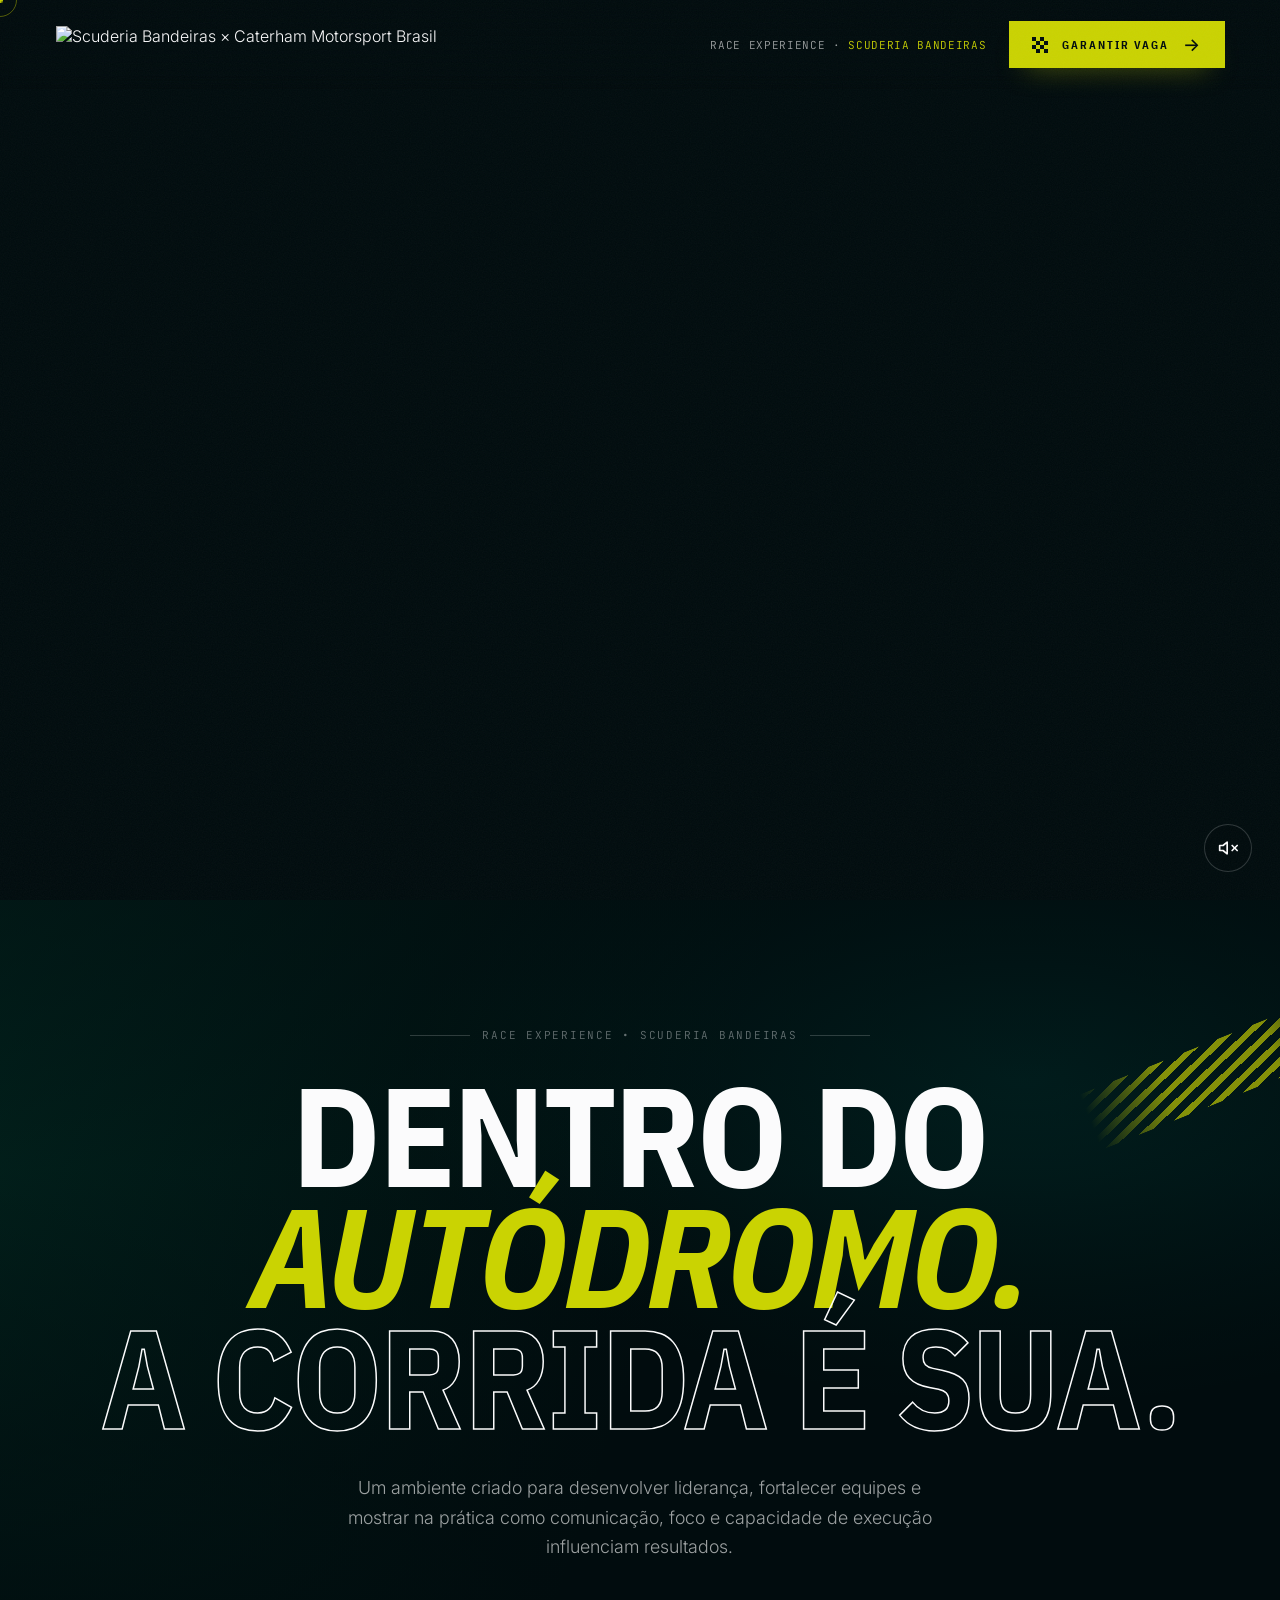
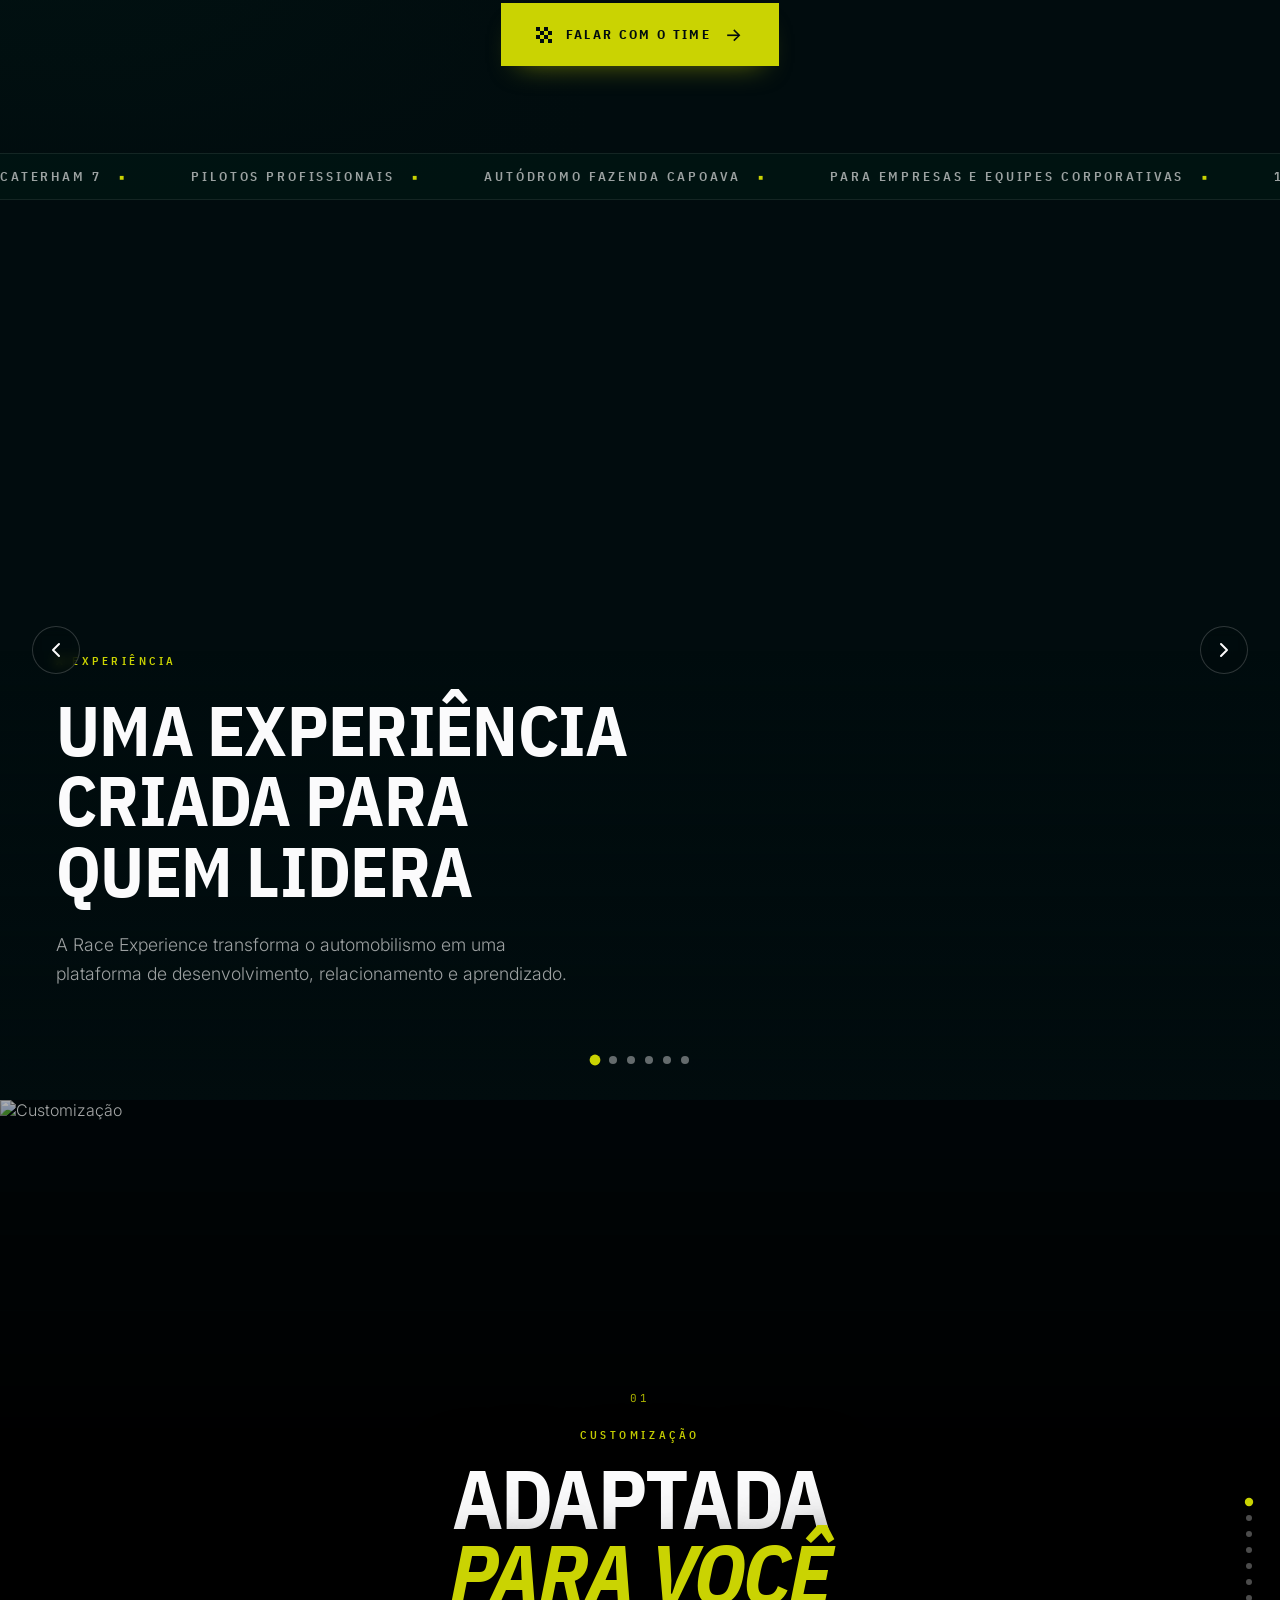
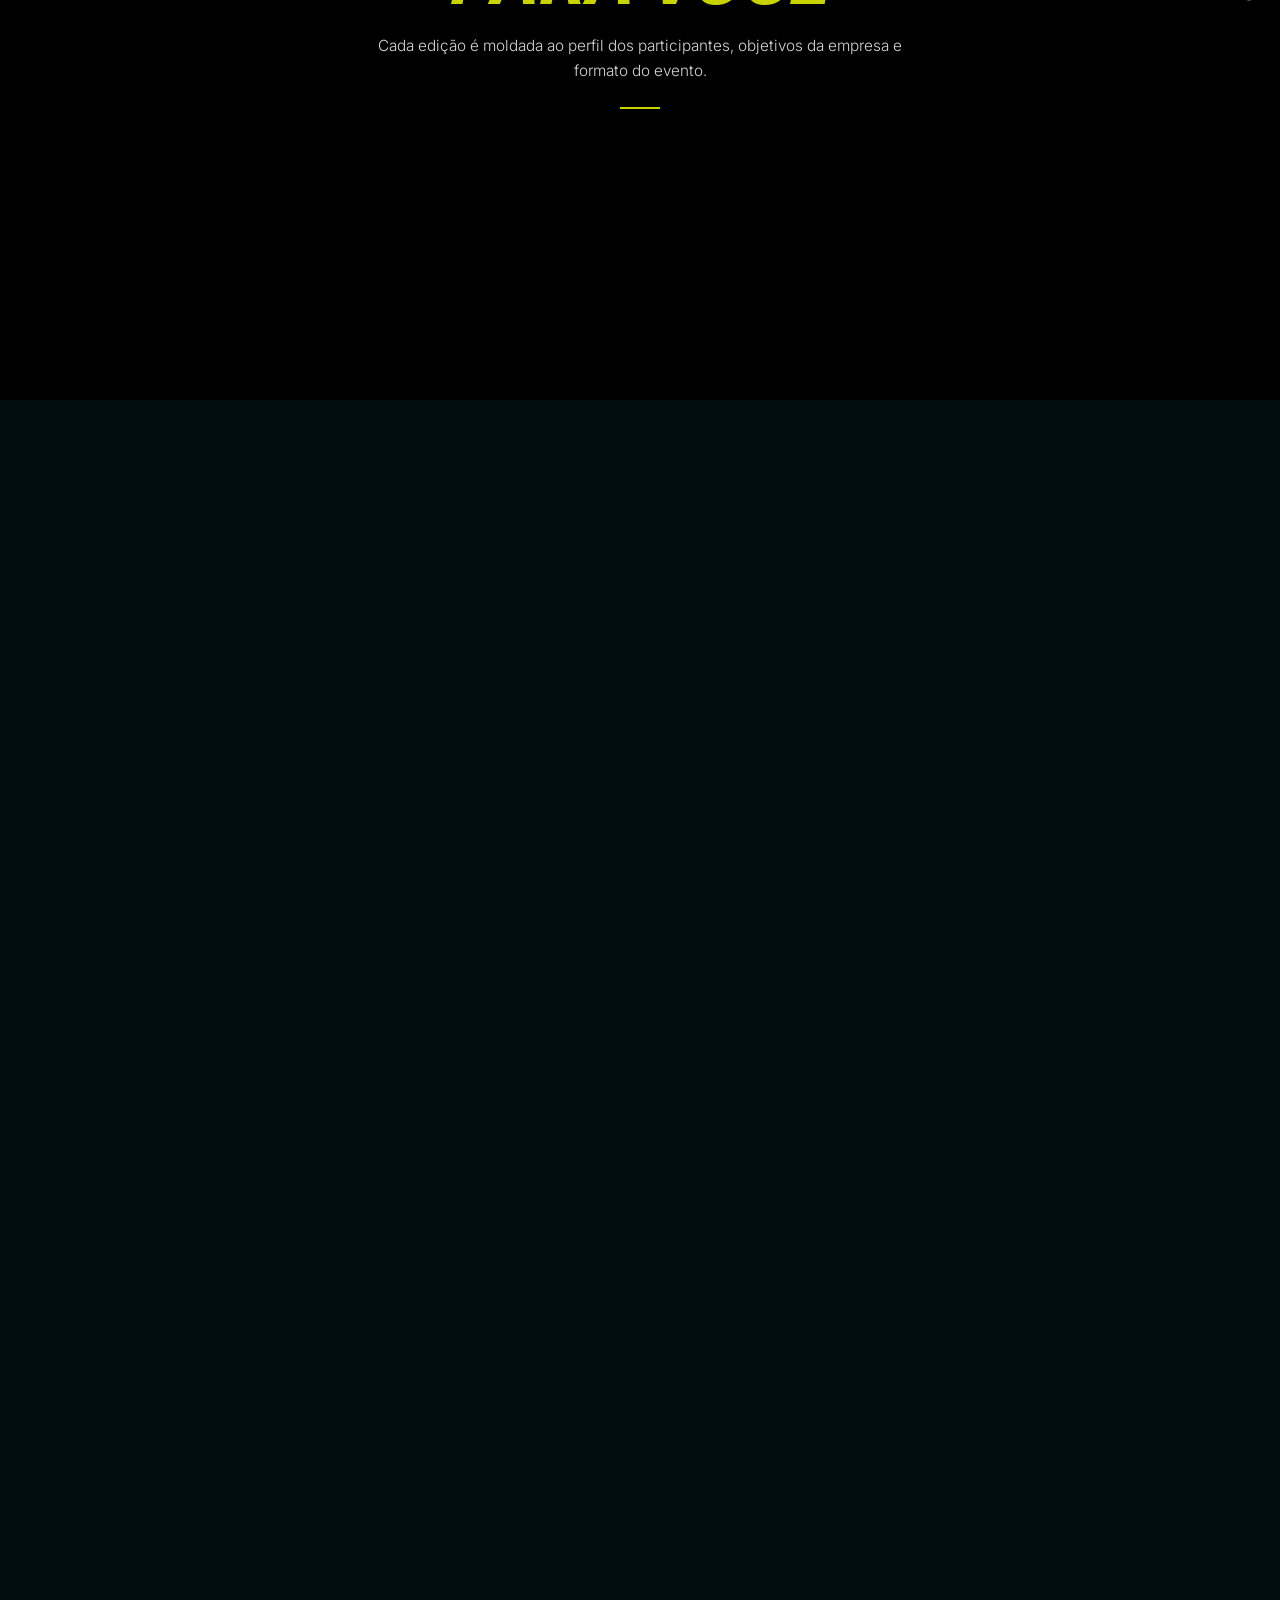
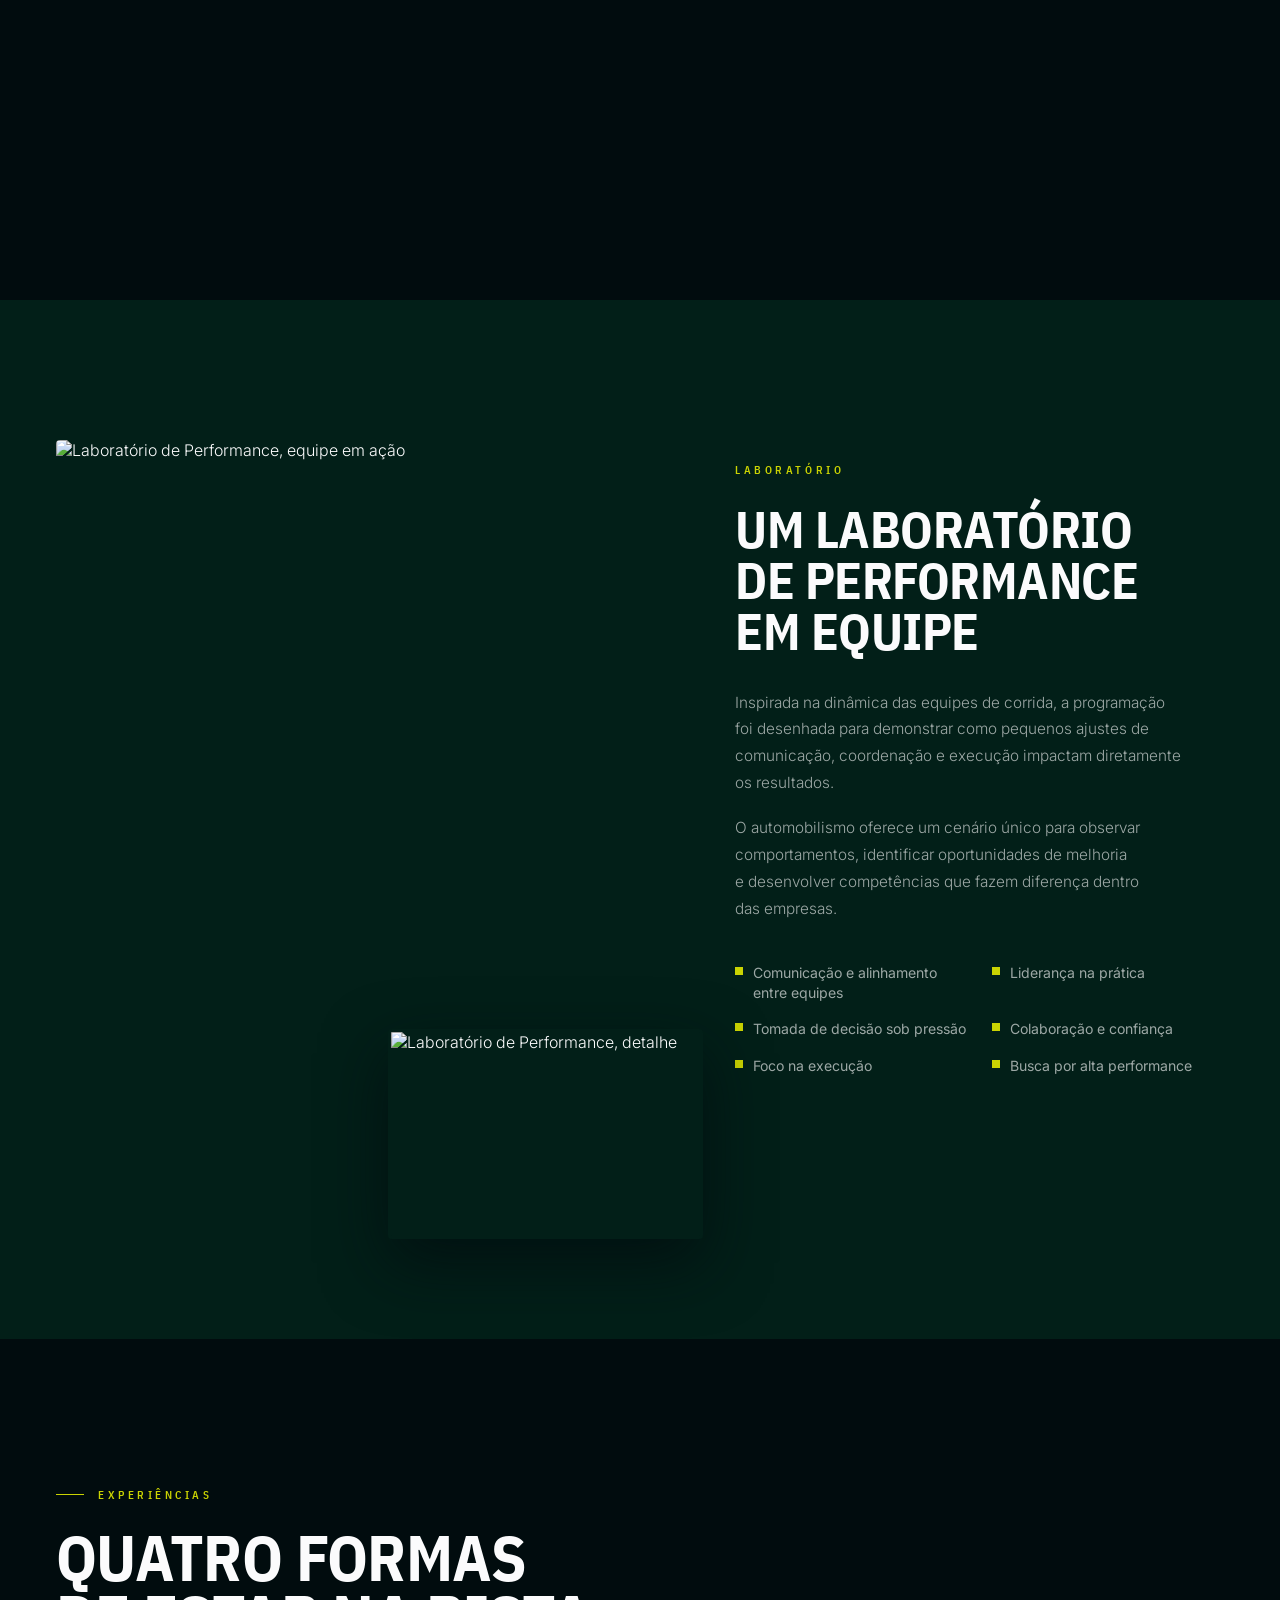
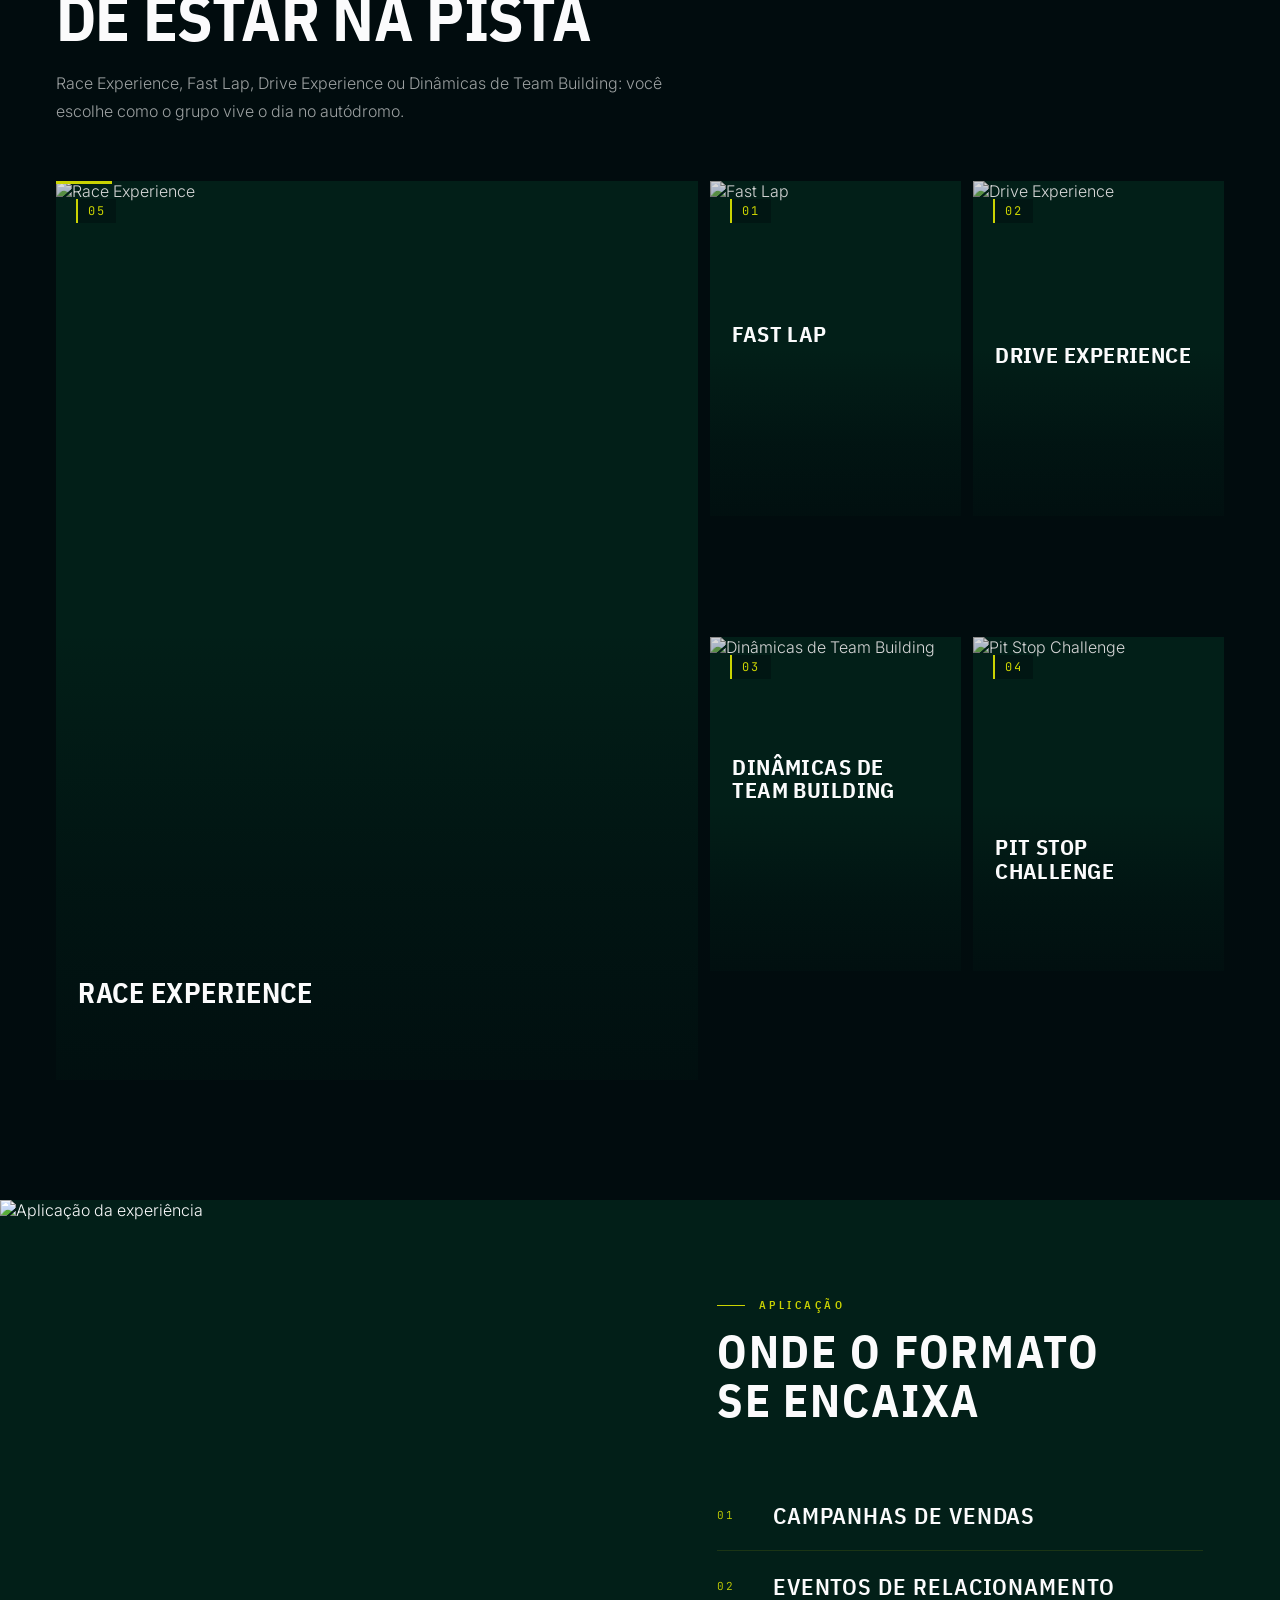
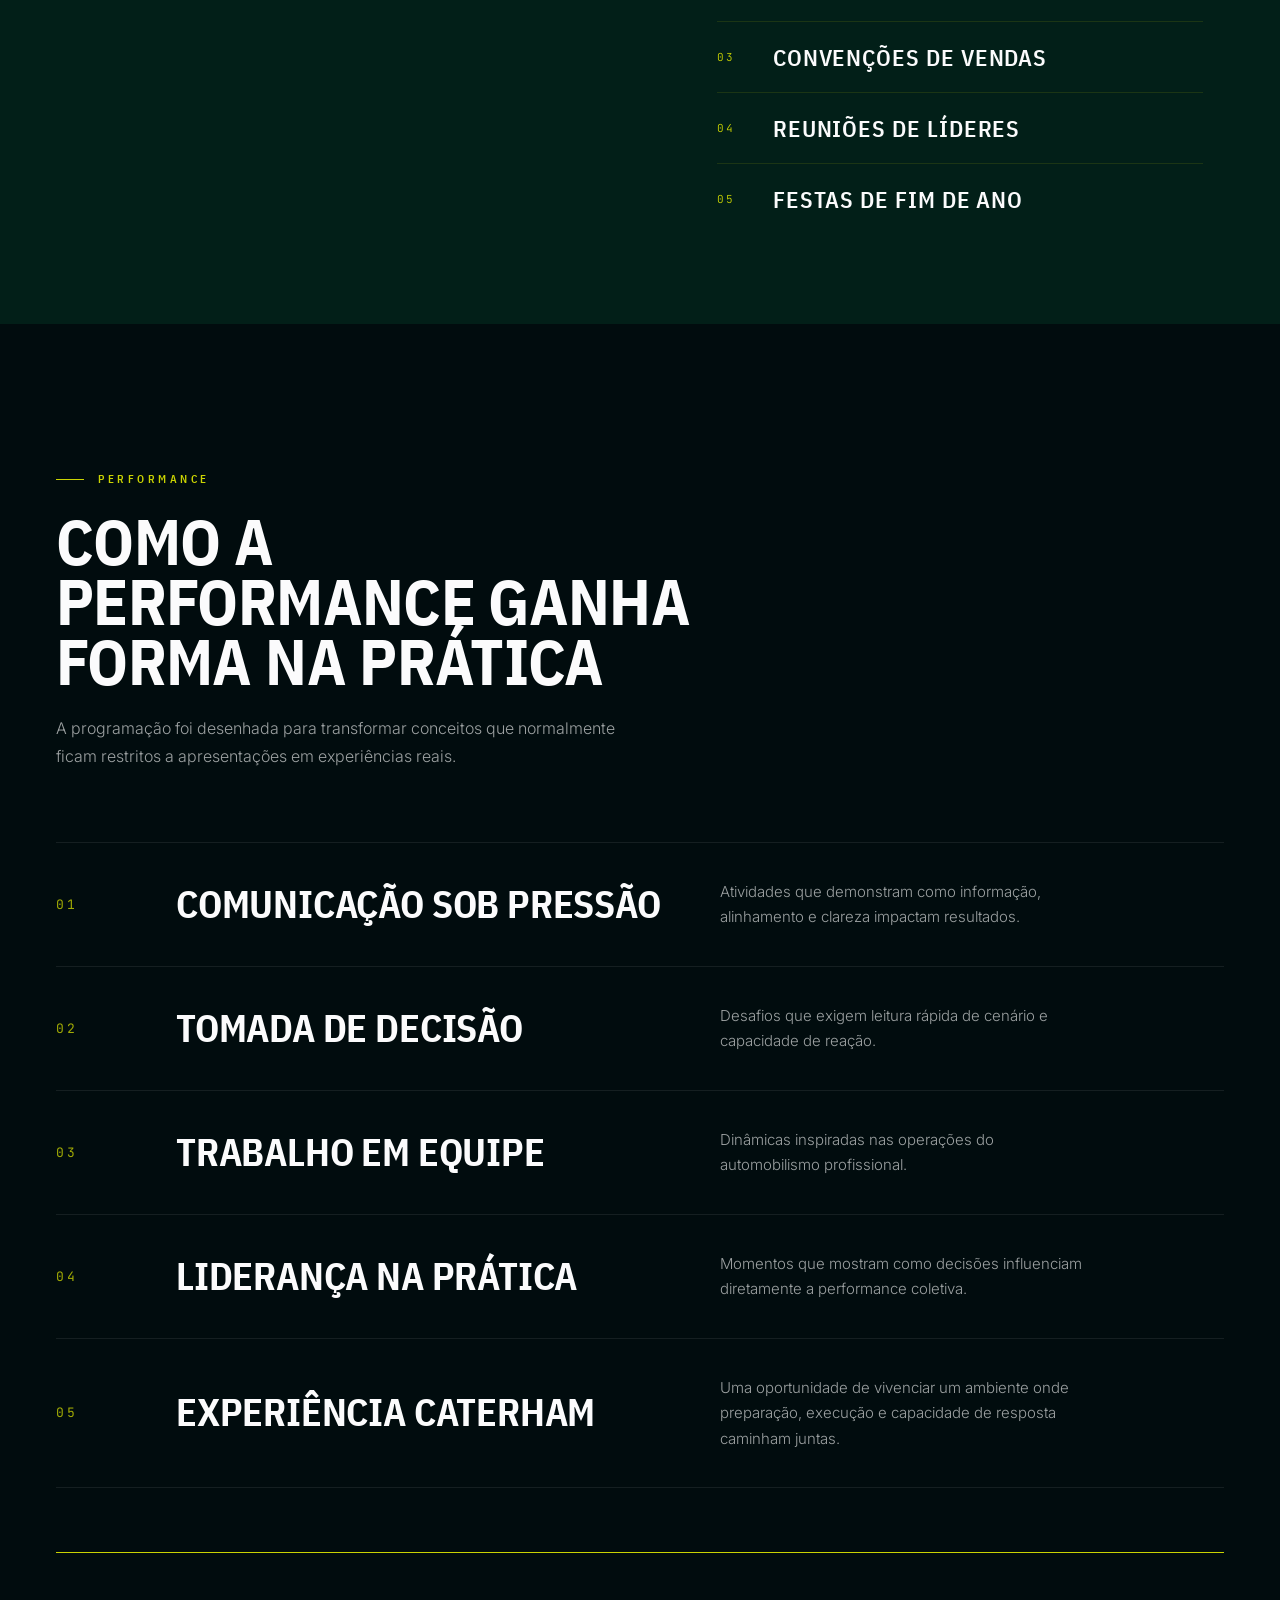
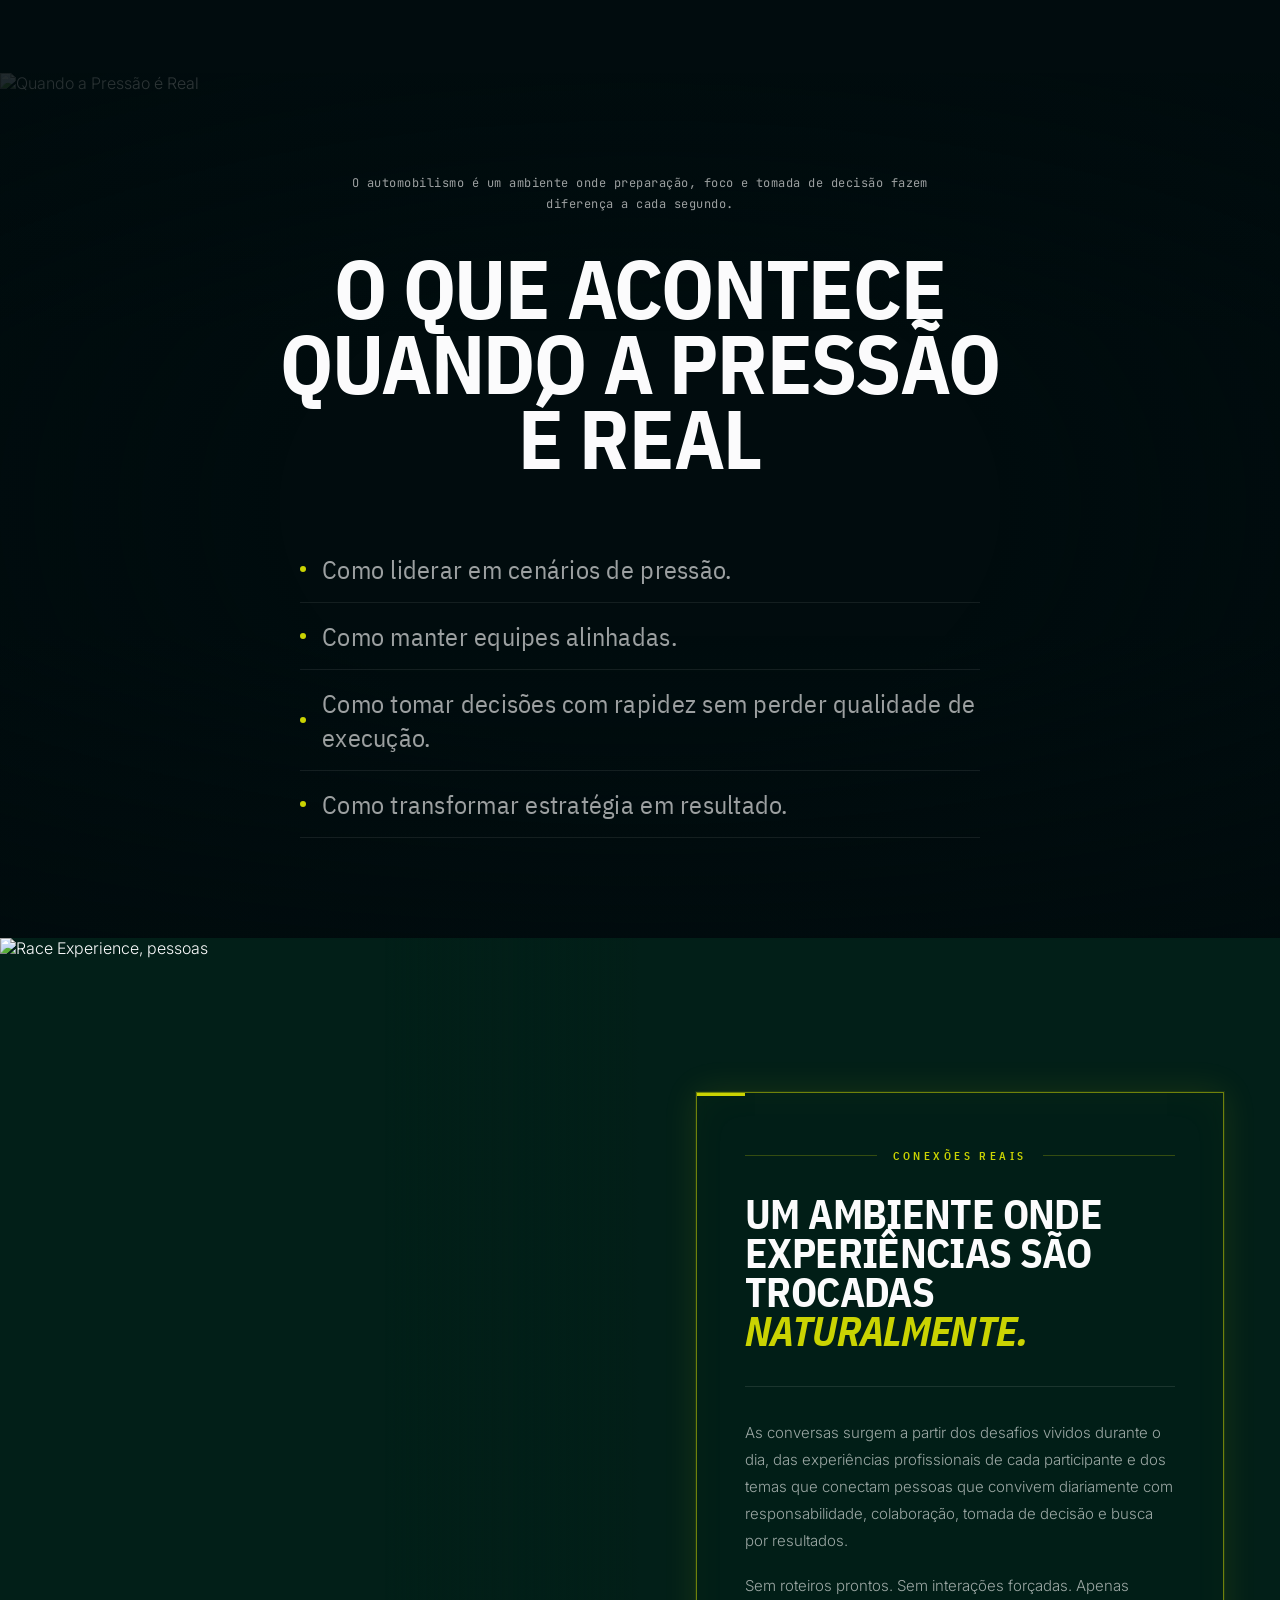
==== index.html @ 84a5d2e0 "fix: move atv-scroll-nav para fora do scroll wrap Botoes de navegacao estavam dentro do container sc" ====
<!DOCTYPE html>
<html lang="pt-BR">
<head>
  <meta charset="UTF-8">
  <meta name="viewport" content="width=device-width, initial-scale=1.0">
  <title>Race Experience · Scuderia Bandeiras × Caterham Motorsport</title>
  <link rel="preconnect" href="https://fonts.googleapis.com">
  <link rel="preconnect" href="https://fonts.gstatic.com" crossorigin>
  <link href="https://fonts.googleapis.com/css2?family=IBM+Plex+Sans+Condensed:wght@400;500;600;700&family=Inter:wght@300;400;500;600&family=JetBrains+Mono:wght@400;500&display=swap" rel="stylesheet">
  <style>
    /* ── TOKENS ──────────────────────────────────────────────── */
    :root {
      --ink:       #010C0E;
      --ink-1:     #04181A;
      --emerald:   #023B2D;
      --emerald-d: #021F18;
      --teal:      #014F48;
      --teal-l:    #016C62;
      --lime:      #CAD302;
      --lime-d:    #A8B002;
      --paper:     #FBFBFC;
      --paper-60:  rgba(251,251,252,.62);
      --paper-40:  rgba(251,251,252,.40);
      --paper-18:  rgba(251,251,252,.18);
      --paper-08:  rgba(251,251,252,.08);
      --lime-20:   rgba(202,211,2,.20);
      --lime-12:   rgba(202,211,2,.12);
    }

    /* ── RESET ───────────────────────────────────────────────── */
    *, *::before, *::after { box-sizing: border-box; margin: 0; padding: 0; }
    html { scroll-behavior: smooth; background: var(--ink); }
    img  { display: block; max-width: 100%; }
    body {
      background: var(--ink); color: var(--paper);
      font-family: 'Inter', sans-serif; font-weight: 300;
      overflow-x: hidden; -webkit-font-smoothing: antialiased;
      cursor: none;
    }

    /* grain overlay */
    body::before {
      content: ''; position: fixed; inset: 0;
      pointer-events: none; z-index: 9998; opacity: .04;
      background: url("data:image/svg+xml,%3Csvg xmlns='http://www.w3.org/2000/svg' width='280' height='280'%3E%3Cfilter id='g'%3E%3CfeTurbulence type='fractalNoise' baseFrequency='.85' numOctaves='3' stitchTiles='stitch'/%3E%3C/filter%3E%3Crect width='280' height='280' filter='url(%23g)'/%3E%3C/svg%3E") repeat;
    }

    /* ── CURSOR ──────────────────────────────────────────────── */
    .cur-dot, .cur-ring {
      position: fixed; border-radius: 50%;
      pointer-events: none; z-index: 99999;
      transform: translate(-50%,-50%); will-change: left,top;
    }
    .cur-dot  { width:5px; height:5px; background: var(--lime); }
    .cur-ring {
      width:34px; height:34px;
      border: 1px solid rgba(202,211,2,.40);
      transition: width .25s, height .25s, border-color .25s, background .25s;
    }
    @media (hover:none) { .cur-dot,.cur-ring { display:none; } body { cursor:auto; } }

    /* ── LAYOUT ──────────────────────────────────────────────── */
    .wrap { max-width:1320px; margin:0 auto; padding:0 56px; }
    @media (max-width:768px) { .wrap { padding:0 22px; } }

    /* ── TYPE ────────────────────────────────────────────────── */
    .display, h1, h2, h3 {
      font-family:'IBM Plex Sans Condensed', sans-serif;
      font-weight:700; text-transform:uppercase;
      line-height:.92; letter-spacing:-.005em;
      text-wrap: balance;
    }
    p { text-wrap: pretty; }
    .mono {
      font-family:'JetBrains Mono', monospace;
      font-weight:400; letter-spacing:.04em;
    }

    /* ── SECTION LABEL (rótulo verde pequeno) ────────────────── */
    .label {
      display:inline-flex; align-items:center; gap:14px;
      font-family:'IBM Plex Sans Condensed', sans-serif;
      font-size:11px; font-weight:600; letter-spacing:.32em;
      text-transform:uppercase; color:var(--lime);
      padding:7px 0;
    }
    .label::before {
      content:''; width:28px; height:1px; background:var(--lime);
    }

    /* ── BUTTONS ─────────────────────────────────────────────── */
    .btn {
      display:inline-flex; align-items:center; gap:14px;
      font-family:'IBM Plex Sans Condensed', sans-serif;
      font-size:13px; font-weight:700; letter-spacing:.18em; text-transform:uppercase;
      padding:20px 34px; text-decoration:none; transition:.25s; cursor:none;
      position:relative; overflow:hidden;
    }
    .btn-lime {
      background:var(--lime); color:var(--ink);
      box-shadow:0 0 0 1px var(--lime), 0 14px 28px -16px rgba(202,211,2,.55);
    }
    .btn-lime::after {
      content:'→'; font-family:'Inter',sans-serif; font-weight:500;
      transition:transform .25s; font-size:18px;
    }
    .btn-lime:hover { background:#DAE302; transform:translateY(-2px); }
    .btn-lime:hover::after { transform:translateX(6px); }

    .btn-ghost {
      background:transparent; color:var(--paper);
      border:1px solid var(--paper-18);
    }
    .btn-ghost:hover { border-color:var(--lime); color:var(--lime); }

    /* checker icon */
    .flag {
      width:16px; height:16px; display:inline-block;
      background:
        conic-gradient(var(--ink) 25%, transparent 25% 50%, var(--ink) 50% 75%, transparent 75%);
      background-size:8px 8px; background-color:var(--paper);
    }
    .btn-lime .flag { background-color:var(--ink); background-image:
      conic-gradient(var(--lime) 25%, transparent 25% 50%, var(--lime) 50% 75%, transparent 75%); }

    @media (max-width:600px) {
      .btn {
        padding:14px 22px; font-size:12px; gap:10px;
        width:100%; justify-content:center;
      }
      .hero-cta { flex-direction:column; align-items:stretch; }
      .hero-cta .small { margin-left:0; text-align:center; }
    }

    /* ── REVEAL ──────────────────────────────────────────────── */
    [data-r] {
      opacity:0; transition:opacity .9s ease, transform .9s cubic-bezier(.2,.8,.2,1);
      transform:translateY(28px);
    }
    [data-r="left"]  { transform:translateX(-32px); }
    [data-r="right"] { transform:translateX(32px); }
    [data-r="up"]    { transform:translateY(40px); }
    [data-r].in      { opacity:1; transform:none; }
    .d1 { transition-delay:.08s; }
    .d2 { transition-delay:.18s; }
    .d3 { transition-delay:.28s; }
    .d4 { transition-delay:.38s; }
    .d5 { transition-delay:.48s; }

    /* ── PROGRESS BAR ────────────────────────────────────────── */
    .progress {
      position:fixed; top:0; left:0; height:2px;
      background:var(--lime); width:0%; z-index:9997;
      transition:width .1s linear;
    }

    /* ── HEADER ──────────────────────────────────────────────── */
    .topbar {
      position:fixed; top:0; left:0; right:0; z-index:50;
      display:flex; align-items:center; justify-content:space-between;
      padding:22px 56px;
      background:linear-gradient(180deg, rgba(1,12,14,.85) 0%, rgba(1,12,14,0) 100%);
      backdrop-filter:blur(8px);
      transition:padding .3s, background .3s;
    }
    .topbar.scrolled {
      padding:14px 56px;
      background:rgba(1,12,14,.92);
      border-bottom:1px solid var(--paper-08);
    }
    .topbar-l img { height:38px; }
    .topbar-r {
      display:flex; align-items:center; gap:24px;
    }
    .topbar-meta {
      font-family:'JetBrains Mono', monospace;
      font-size:11px; color:var(--paper-60); letter-spacing:.06em;
    }
    .topbar-meta span { color:var(--lime); }
    .topbar .btn { padding:12px 22px; font-size:11px; }
    @media (max-width:760px) {
      .topbar { padding:16px 22px; justify-content:center; }
      .topbar-r { display:none; }
    }

    /* ════════════════════════════════════════════════════════
       §1  HERO
    ════════════════════════════════════════════════════════ */
    #hero {
      position:relative; min-height:100vh;
      display:flex; flex-direction:column;
      padding-top:104px;
      background:
        radial-gradient(80% 60% at 80% 20%, rgba(1,79,72,.35) 0%, transparent 60%),
        radial-gradient(60% 50% at 10% 90%, rgba(2,59,45,.55) 0%, transparent 60%),
        var(--ink);
      overflow:hidden;
    }
    .hero-bg {
      position:absolute; inset:0;
      background:url('Brand/IMAGENS PAGINA/BACKGROUND.png') center 50% / cover no-repeat;
      opacity:.32;
      mix-blend-mode:luminosity;
      transform:scale(1.06);
      transition:transform 7s cubic-bezier(.16,1,.3,1), opacity 1.2s ease;
    }
    .hero-bg.go { transform:scale(1); }
.hero-veil {
      position:absolute; inset:0;
      background:
        linear-gradient(180deg, rgba(1,12,14,.55) 0%, rgba(1,12,14,.2) 30%, rgba(1,12,14,.85) 78%, var(--ink) 100%),
        linear-gradient(108deg, rgba(2,59,45,.55) 0%, transparent 50%);
    }
    /* diagonal racing stripes */
    .hero-stripes {
      position:absolute; right:-80px; top:140px; width:280px; height:60px;
      background:repeating-linear-gradient(
        -22deg,
        var(--lime) 0 6px,
        transparent 6px 14px
      );
      opacity:.65; transform:rotate(-22deg);
      mask-image:linear-gradient(90deg, transparent 0%, #000 30%, #000 70%, transparent 100%);
    }
    @media (max-width:900px){ .hero-stripes { display:none; } }

    .hero-grid {
      position:relative; z-index:5; flex:1;
      display:flex; flex-direction:column; align-items:center;
      justify-content:flex-end; text-align:center;
      gap:60px;
      padding:0 56px 88px;
    }
    .hero-main { width:100%; display:flex; flex-direction:column; align-items:center; }
    @media (max-width:980px){
      .hero-grid { padding:0 22px 60px; gap:40px; }
    }
    @media (max-width:640px){
      #hero { min-height: 75vh; padding-top: 80px; }
      .hero-grid { padding: 0 20px 44px; justify-content: flex-end; }
    }

    .hero-num {
      font-family:'JetBrains Mono', monospace;
      font-size:11px; color:var(--paper-40); letter-spacing:.16em;
      margin-bottom:32px; display:inline-flex; align-items:center; gap:12px;
      justify-content:center;
    }
    .hero-num::before, .hero-num::after {
      content:''; width:60px; height:1px; background:var(--paper-18);
    }

    .hero-h1 {
      font-size:clamp(58px, 11vw, 168px);
      line-height:.86; letter-spacing:-.018em;
      color:var(--paper);
      margin-bottom:36px;
      text-align:center;
    }
    .hero-h1 .lime { color:var(--lime); font-style:italic; }
    .hero-h1 .out  {
      -webkit-text-stroke:1.5px var(--paper);
      color:transparent;
    }

    .hero-sub {
      font-family:'Inter', sans-serif;
      font-size:clamp(15px, 1.4vw, 18px); font-weight:300;
      line-height:1.65; color:var(--paper-60);
      max-width:620px; margin:0 auto 42px;
      text-align:center;
    }
    .hero-sub strong { color:var(--paper); font-weight:500; }

    .hero-cta { display:flex; flex-wrap:wrap; gap:14px; align-items:center; justify-content:center; }
    .hero-cta .small {
      font-family:'JetBrains Mono', monospace;
      font-size:11px; color:var(--paper-40); letter-spacing:.06em;
      margin-left:8px;
    }

    /* hero side card (date) — floats top-right */
    .hero-card {
      position:absolute; top:130px; right:56px; z-index:6;
      background:var(--emerald-d);
      border:1px solid var(--paper-08);
      padding:24px 22px;
      width:220px;
    }
    @media (max-width:1100px){ .hero-card { display:none; } }
    .hero-card::before {
      content:''; position:absolute; top:0; left:0; width:36px; height:3px;
      background:var(--lime);
    }
    .hero-card .lbl {
      font-family:'JetBrains Mono', monospace;
      font-size:10px; letter-spacing:.28em; text-transform:uppercase;
      color:var(--paper-40); margin-bottom:18px;
    }
    .hero-card .day {
      font-family:'IBM Plex Sans Condensed', sans-serif;
      font-weight:700; font-size:96px; line-height:.85;
      color:var(--paper);
    }
    .hero-card .month {
      font-family:'IBM Plex Sans Condensed', sans-serif;
      font-weight:700; font-size:24px; text-transform:uppercase;
      letter-spacing:.06em; color:var(--lime); margin-top:6px;
    }
    .hero-card .year {
      font-family:'JetBrains Mono', monospace;
      font-size:12px; color:var(--paper-40); letter-spacing:.16em;
      margin-top:18px; padding-top:16px; border-top:1px dashed var(--paper-08);
    }
    @media (max-width:980px){
      .hero-card { max-width:280px; }
    }

    /* hero ticker */
    .ticker {
      position:relative; z-index:5;
      border-top:1px solid var(--paper-08);
      border-bottom:1px solid var(--paper-08);
      background:rgba(2,31,24,.4);
      overflow:hidden; padding:14px 0;
    }
    .ticker-track {
      display:flex; gap:64px;
      animation:slide 40s linear infinite;
      white-space:nowrap;
    }
    .ticker-track span {
      font-family:'IBM Plex Sans Condensed', sans-serif;
      font-weight:600; font-size:13px; letter-spacing:.22em;
      text-transform:uppercase; color:var(--paper-60);
      display:flex; align-items:center; gap:18px;
    }
    .ticker-track span::after {
      content:'■'; color:var(--lime); font-size:8px;
    }
    @keyframes slide {
      from { transform:translateX(0); }
      to   { transform:translateX(-50%); }
    }

    /* ════════════════════════════════════════════════════════
       §2  EXPERIÊNCIA
    ════════════════════════════════════════════════════════ */
    #exp { padding:140px 0 0; background:var(--ink); position:relative; }
    .exp-g {
      display:grid; grid-template-columns:1fr 1fr; gap:96px;
      align-items:start; margin-bottom:96px;
    }
    @media (max-width:960px){ .exp-g { grid-template-columns:1fr; gap:48px; } }

    .exp-h2 {
      font-size:clamp(28px, 5.5vw, 78px);
      line-height:.95; letter-spacing:-.01em;
      color:var(--paper); margin-top:18px;
    }
    @media (max-width:600px) {
      .exp-h2 { font-size:26px; line-height:1.05; }
      .exp-h2 br { display:none; }
    }
    .exp-h2 em { color:var(--lime); font-style:italic; font-weight:700; }

    .exp-body p {
      font-family:'Inter', sans-serif; font-weight:300;
      font-size:17px; line-height:1.78; color:var(--paper-60);
    }
    .exp-body p + p { margin-top:22px; }
    .exp-body strong { color:var(--paper); font-weight:500; }
    .exp-body .nada {
      font-family:'IBM Plex Sans Condensed', sans-serif; font-weight:700;
      text-transform:uppercase; letter-spacing:.04em;
      font-size:24px; color:var(--lime);
      margin-top:32px; display:inline-block;
      padding:10px 0; border-top:2px solid var(--lime); border-bottom:2px solid var(--lime);
    }

    /* full-bleed strip — 1 dia completo */
    .exp-strip {
      background:var(--lime); color:var(--ink);
      padding:46px 0; position:relative; overflow:hidden;
    }
    .exp-strip::before, .exp-strip::after {
      content:''; position:absolute; top:0; bottom:0;
      width:120px;
      background:repeating-linear-gradient(
        45deg,
        var(--ink) 0 10px,
        var(--lime) 10px 20px
      );
    }
    .exp-strip::before { left:0; mask-image:linear-gradient(90deg, #000, transparent); }
    .exp-strip::after  { right:0; mask-image:linear-gradient(-90deg, #000, transparent); }
    .exp-strip-in {
      max-width:1320px; margin:0 auto; padding:0 56px;
      display:flex; align-items:center; justify-content:center; gap:42px;
      flex-wrap:wrap; text-align:center;
    }
    .exp-strip-in .blk {
      font-family:'IBM Plex Sans Condensed', sans-serif; font-weight:700;
      text-transform:uppercase; letter-spacing:.02em;
      font-size:clamp(22px, 3.4vw, 42px); color:var(--ink);
    }
    .exp-strip-in .blk em { font-style:italic; }
    .exp-strip-in .sep {
      width:8px; height:8px; background:var(--ink); border-radius:50%;
    }

    /* ════════════════════════════════════════════════════════
       §3  PARA QUEM
    ════════════════════════════════════════════════════════ */
    #who {
      background:var(--emerald-d); padding:140px 0;
      position:relative; overflow:hidden;
    }
    #who::before {
      content:''; position:absolute; inset:0;
      background:
        radial-gradient(50% 50% at 80% 0%, rgba(1,79,72,.45) 0%, transparent 60%),
        radial-gradient(40% 40% at 0% 100%, rgba(202,211,2,.06) 0%, transparent 60%);
      pointer-events:none;
    }
    .who-head {
      max-width:880px; margin:0 auto 80px; position:relative; z-index:2;
      text-align:center;
    }
    .who-head .label { justify-content:center; }
    .who-h2 {
      font-size:clamp(36px, 5.2vw, 78px);
      line-height:.96; color:var(--paper); margin-top:20px;
    }
    .who-h2 em { color:var(--lime); font-style:italic; }
    .who-sub {
      font-family:'Inter', sans-serif; font-weight:300;
      font-size:18px; line-height:1.7; color:var(--paper-60);
      margin:24px auto 0; max-width:600px;
    }

    .who-g {
      display:grid; grid-template-columns:repeat(4, 1fr);
      gap:1px; background:var(--paper-08);
      border:1px solid var(--paper-08);
      position:relative; z-index:2;
    }
    .who-c {
      background:var(--emerald-d);
      padding:42px 30px 38px; position:relative;
      transition:background .3s ease, transform .3s ease;
      display:flex; flex-direction:column; min-height:340px;
    }
    .who-c:hover { background:var(--emerald); }
    .who-c:hover .who-arrow { transform:translateX(6px); color:var(--lime); }
    .who-c:hover .who-bar { width:100%; }

    .who-n {
      font-family:'JetBrains Mono', monospace;
      font-size:13px; color:var(--lime); letter-spacing:.16em;
      margin-bottom:30px;
    }
    .who-bar {
      width:32px; height:2px; background:var(--lime);
      margin-bottom:22px; transition:width .5s cubic-bezier(.16,1,.3,1);
    }
    .who-t {
      font-family:'IBM Plex Sans Condensed', sans-serif;
      font-weight:700; font-size:24px; text-transform:uppercase;
      letter-spacing:.005em; color:var(--paper); margin-bottom:18px;
      line-height:1.05;
    }
    .who-p {
      font-family:'Inter', sans-serif; font-weight:300;
      font-size:14.5px; line-height:1.7; color:var(--paper-60);
      flex:1;
    }
    .who-arrow {
      margin-top:24px; font-family:'IBM Plex Sans Condensed', sans-serif;
      font-weight:600; font-size:18px; color:var(--paper-40);
      transition:transform .3s ease, color .3s ease;
    }
    @media (max-width:1100px){ .who-g { grid-template-columns:repeat(2,1fr); } }
    @media (max-width:560px){ .who-g { grid-template-columns:1fr; } }

    .who-cta { margin-top:64px; text-align:center; position:relative; z-index:2; }

    /* ════════════════════════════════════════════════════════
       §4  GALERIA
    ════════════════════════════════════════════════════════ */
    #gallery { padding:140px 0; background:var(--ink); }
    .gal-head {
      display:grid; grid-template-columns:1fr auto;
      align-items:end; gap:40px; margin-bottom:64px;
    }
    .gal-h2 {
      font-size:clamp(36px, 5vw, 72px);
      line-height:.96; color:var(--paper); margin-top:18px; max-width:780px;
    }
    .gal-h2 em { color:var(--lime); font-style:italic; }
    .gal-sub {
      font-family:'Inter', sans-serif; font-weight:300;
      font-size:15px; line-height:1.7; color:var(--paper-60);
      max-width:280px; text-align:right; font-style:italic;
    }
    @media (max-width:820px){
      .gal-head { grid-template-columns:1fr; }
      .gal-sub { text-align:left; max-width:none; }
    }

    .gal-grid {
      display:grid;
      grid-template-columns:1.4fr 1fr 1fr;
      grid-template-rows:auto auto;
      gap:14px;
    }
    .gal-cell {
      position:relative; overflow:hidden;
      background:var(--emerald-d);
      aspect-ratio: 4/3;
    }
    .gal-cell img {
      width:100%; height:100%; object-fit:cover;
      transition:transform 1.2s cubic-bezier(.2,.8,.2,1), filter .6s;
      filter:saturate(.85) brightness(.9);
    }
    .gal-cell:hover img { transform:scale(1.06); filter:saturate(1) brightness(1); }
    .gal-cell::after {
      content:''; position:absolute; inset:0;
      background:linear-gradient(180deg, transparent 50%, rgba(1,12,14,.8) 100%);
      pointer-events:none;
    }
    .gal-cap {
      position:absolute; bottom:18px; left:20px; right:20px;
      z-index:2; color:var(--paper);
      font-family:'JetBrains Mono', monospace;
      font-size:11px; letter-spacing:.06em;
      display:flex; align-items:center; gap:10px;
    }
    .gal-cap::before {
      content:''; width:6px; height:6px; background:var(--lime); flex-shrink:0;
    }
    .gal-1 { grid-row:1 / 3; aspect-ratio:auto; }
    .gal-2 { aspect-ratio:1/1; }
    .gal-3 { aspect-ratio:1/1; }
    .gal-4 { aspect-ratio:1/1; }
    .gal-5 { aspect-ratio:1/1; }
    @media (max-width:820px){
      .gal-grid { grid-template-columns:1fr 1fr; }
      .gal-1 { grid-row:auto; aspect-ratio:4/3; }
    }
    @media (max-width:520px){
      .gal-grid { grid-template-columns:1fr; }
    }

    /* ════════════════════════════════════════════════════════
       §5  LARGADA
    ════════════════════════════════════════════════════════ */
    #start {
      position:relative; padding:160px 0 140px;
      background:
        linear-gradient(180deg, var(--ink) 0%, var(--emerald-d) 60%, var(--ink) 100%);
      overflow:hidden;
    }
    .start-bg {
      position:absolute; inset:0;
      background:url('Brand/IMAGENS PAGINA/BG.png') center / cover no-repeat;
      opacity:.05;
    }
    /* finish-line graphic */
    .finish-line {
      position:absolute; left:0; right:0; top:50%; height:48px;
      transform:translateY(-50%);
      background:repeating-linear-gradient(
        90deg,
        var(--paper) 0 28px,
        var(--ink) 28px 56px
      );
      opacity:.05;
    }

    .start-in { position:relative; z-index:2; text-align:center; }
    .start-in > .label { justify-content:center; }
    .start-h2 {
      font-size:clamp(46px, 7vw, 108px);
      line-height:.92; color:var(--paper);
      max-width:1100px; margin:0 auto;
    }
    .start-h2 em { color:var(--lime); font-style:italic; }
    .start-p {
      font-family:'Inter', sans-serif; font-weight:300;
      font-size:18px; line-height:1.78; color:var(--paper-60);
      max-width:680px; margin:32px auto 0;
    }
    .start-p strong { color:var(--paper); font-weight:500; }

    .start-info {
      margin-top:72px;
      display:grid; grid-template-columns:repeat(3, 1fr);
      gap:1px; background:var(--paper-08);
      border:1px solid var(--paper-08);
    }
    .start-info > div {
      background:rgba(1,12,14,.7);
      padding:32px 30px;
    }
    .info-l {
      font-family:'JetBrains Mono', monospace;
      font-size:11px; color:var(--lime); letter-spacing:.24em;
      text-transform:uppercase; margin-bottom:16px;
      display:flex; align-items:center; gap:10px;
    }
    .info-l svg { width:14px; height:14px; }
    .info-v {
      font-family:'IBM Plex Sans Condensed', sans-serif;
      font-weight:700; font-size:clamp(22px, 2.4vw, 32px);
      text-transform:uppercase; color:var(--paper);
      letter-spacing:.005em; line-height:1.05;
    }
    .info-s {
      font-family:'Inter', sans-serif; font-weight:300;
      font-size:14px; color:var(--paper-60); margin-top:8px;
    }
    @media (max-width:820px){
      .start-info { grid-template-columns:1fr; }
    }

    .start-fin {
      margin-top:80px;
      display:grid; grid-template-columns:1.2fr 1fr;
      gap:56px; align-items:center;
      padding-top:60px; border-top:1px solid var(--paper-08);
      text-align:left;
    }
    .start-fin-q {
      font-family:'IBM Plex Sans Condensed', sans-serif;
      font-weight:700; font-size:clamp(28px, 3.6vw, 46px);
      line-height:1; text-transform:uppercase;
      letter-spacing:-.005em; color:var(--paper);
      text-align:left;
    }
    .start-fin-q .quiet { color:var(--paper-40); display:block; font-style:italic; font-weight:600; }
    .start-fin-q em { color:var(--lime); font-style:italic; }
    .start-fin-cta { text-align:right; }
    @media (max-width:820px){
      .start-fin { grid-template-columns:1fr; }
      .start-fin-cta { text-align:left; }
    }

    /* ════════════════════════════════════════════════════════
       §6  PILOTOS
    ════════════════════════════════════════════════════════ */
    #pilots {
      position:relative; padding:140px 0 0;
      background:var(--ink); overflow:hidden;
    }
    .pilots-head {
      max-width:880px; margin:0 auto 72px; text-align:center;
      position:relative; z-index:2;
    }
    .pilots-head .label { justify-content:center; }
    .pilots-h2 {
      font-size:clamp(36px, 5.2vw, 78px);
      line-height:.96; color:var(--paper); margin-top:20px;
    }
    .pilots-h2 em { color:var(--lime); font-style:italic; }
    .pilots-sub {
      font-family:'Inter', sans-serif; font-weight:300;
      font-size:17px; line-height:1.7; color:var(--paper-60);
      margin:24px auto 0; max-width:620px;
    }

    .pilots-img-wrap {
      position:relative; width:100%; overflow:hidden;
      background:var(--emerald-d);
    }
    .pilots-img-wrap img {
      display:block; width:100%; height:auto;
      transition:transform 1.6s cubic-bezier(.2,.8,.2,1);
    }
    .pilots-img-wrap:hover img { transform:scale(1.03); }
    .pilots-img-wrap::after {
      content:''; position:absolute; inset:0;
      background:linear-gradient(
        180deg,
        rgba(1,12,14,.35) 0%,
        transparent 30%,
        transparent 60%,
        rgba(1,12,14,.95) 100%
      );
      pointer-events:none;
    }

    .pilots-names {
      position:absolute; bottom:36px; left:0; right:0; z-index:3;
      display:flex; justify-content:center; flex-wrap:wrap;
      gap:8px 36px;
      padding:0 56px;
    }
    .pilots-names li {
      list-style:none;
      font-family:'IBM Plex Sans Condensed', sans-serif;
      font-weight:700; font-size:clamp(14px, 1.4vw, 18px);
      text-transform:uppercase; letter-spacing:.06em;
      color:var(--paper);
      display:flex; align-items:center; gap:14px;
    }
    .pilots-names li::after {
      content:''; width:6px; height:6px; background:var(--lime);
      border-radius:50%; opacity:.6;
    }
    .pilots-names li:last-child::after { display:none; }
    @media (max-width:760px){
      .pilots-names { position:relative; bottom:auto; padding:32px 22px 8px; background:var(--ink); }
    }

    .pilots-foot {
      max-width:1320px; margin:0 auto;
      padding:64px 56px 0;
      text-align:center;
    }
    .pilots-foot p {
      font-family:'Inter', sans-serif; font-weight:300; font-style:italic;
      font-size:15px; line-height:1.7; color:var(--paper-40);
      max-width:580px; margin:0 auto;
    }
    @media (max-width:760px){
      .pilots-foot { padding:40px 22px 0; }
    }

    /* ════════════════════════════════════════════════════════
       FOOTER
    ════════════════════════════════════════════════════════ */
    footer {
      background:var(--ink-1);
      border-top:1px solid var(--paper-08);
      padding:48px 56px 32px;
    }
    .foot-in {
      max-width:1320px; margin:0 auto;
      display:grid; grid-template-columns:1fr auto 1fr;
      gap:40px; align-items:center;
    }
    .foot-l img { height:40px; opacity:.7; }
    .foot-c {
      text-align:center;
      font-family:'JetBrains Mono', monospace;
      font-size:11px; color:var(--paper-40); letter-spacing:.16em;
    }
    .foot-c span { color:var(--lime); }
    .foot-r { text-align:right; }
    .foot-r a {
      font-family:'IBM Plex Sans Condensed', sans-serif;
      font-weight:600; font-size:12px; text-transform:uppercase;
      letter-spacing:.18em; color:var(--paper-60);
      text-decoration:none; transition:color .25s;
      display:inline-flex; align-items:center; gap:10px;
    }
    .foot-r a:hover { color:var(--lime); }
    @media (max-width:760px){
      footer { padding:36px 22px 28px; }
      .foot-in { grid-template-columns:1fr; text-align:center; gap:24px; }
      .foot-r { text-align:center; }
    }

    /* ── ONDE O FORMATO SE ENCAIXA — 2 colunas ── */
    .fmt-grid {
      display: grid;
      grid-template-columns: 1fr 1fr;
      min-height: 680px;
    }
    .fmt-img-col {
      position: relative;
      overflow: hidden;
    }
    .fmt-img-col img {
      transition: transform 1.2s cubic-bezier(.2,.8,.2,1);
    }
    .fmt-img-col:hover img { transform: scale(1.04); }
    .fmt-text-col {
      display: flex;
      flex-direction: column;
      justify-content: center;
      padding: clamp(48px, 7vw, 100px) clamp(40px, 6vw, 88px);
    }
    @media (max-width: 900px) {
      .fmt-grid { grid-template-columns: 1fr; }
      .fmt-img-col { min-height: 380px; }
      .fmt-text-col { padding: 56px 32px; }
    }
    @media (max-width: 640px) {
      .fmt-img-col { min-height: 280px; }
      .fmt-text-col { padding: 44px 24px; }
    }

    /* ════════════════════════════════════════════════════════
       §REEL  VIDEO FULLSCREEN
    ════════════════════════════════════════════════════════ */
    #reel {
      position:relative; width:100%;
      height:100vh; height:100svh;
      overflow:hidden; background:var(--ink);
    }
    #reel video {
      position:absolute; inset:0;
      width:100%; height:100%; object-fit:cover;
    }
    .reel-desk { display:block; }
    .reel-mob  { display:none; }
    @media (max-width:768px) {
      .reel-desk { display:none; }
      .reel-mob  { display:block; }
    }
    .reel-sound {
      position:absolute; bottom:28px; right:28px; z-index:10;
      width:48px; height:48px; border-radius:50%;
      background:rgba(1,12,14,.65);
      border:1px solid rgba(251,251,252,.18);
      color:var(--paper);
      display:flex; align-items:center; justify-content:center;
      cursor:pointer;
      transition:background .25s, border-color .25s;
    }
    .reel-sound:hover { background:rgba(202,211,2,.15); border-color:var(--lime); }
    .reel-sound svg { width:20px; height:20px; pointer-events:none; }


    /* ═══ SEÇÃO 2-3-4: CAROUSEL + SCROLL STORY + LAB ═══ */
/* ============================================================
   SECTION 2: FULLSCREEN EDITORIAL CAROUSEL
   ============================================================ */

.exp-car-section {
  position: relative;
  width: 100%;
  height: 100vh;
  min-height: 560px;
  overflow: hidden;
  background: var(--ink);
}

.exp-car-track {
  position: relative;
  width: 100%;
  height: 100%;
}

.exp-car-slide {
  position: absolute;
  inset: 0;
  display: flex;
  align-items: flex-end;
  opacity: 0;
  transform: translateX(40px);
  transition: opacity 600ms cubic-bezier(0.4, 0, 0.2, 1),
              transform 600ms cubic-bezier(0.4, 0, 0.2, 1);
  pointer-events: none;
  z-index: 1;
}

.exp-car-slide.exp-car-slide--active {
  opacity: 1;
  transform: translateX(0);
  pointer-events: auto;
  z-index: 2;
}

.exp-car-slide.exp-car-slide--exit {
  opacity: 0;
  transform: translateX(-40px);
  z-index: 1;
}

.exp-car-bg {
  position: absolute;
  inset: 0;
  background-size: cover;
  background-position: center;
  background-repeat: no-repeat;
  will-change: transform;
}

.exp-car-overlay {
  position: absolute;
  inset: 0;
  background: linear-gradient(
    to bottom,
    rgba(1, 12, 14, 0) 50%,
    rgba(1, 12, 14, 0.92) 100%
  );
  z-index: 1;
}

.exp-car-content {
  position: relative;
  z-index: 2;
  padding-bottom: 112px;
  width: 100%;
  max-width: 1320px;
  margin: 0 auto;
}

.exp-car-label {
  display: inline-block;
  margin-bottom: 20px;
}

.exp-car-headline {
  font-family: 'IBM Plex Sans Condensed', sans-serif;
  font-weight: 700;
  font-size: clamp(2.4rem, 5.5vw, 5rem);
  line-height: 1.0;
  text-transform: uppercase;
  color: var(--paper);
  letter-spacing: -0.01em;
  margin: 0 0 24px;
}

.exp-car-body {
  font-family: 'Inter', sans-serif;
  font-weight: 300;
  font-size: clamp(0.95rem, 1.4vw, 1.1rem);
  line-height: 1.65;
  color: var(--paper-60);
  max-width: 520px;
  margin: 0;
}

.exp-car-quote {
  font-family: 'IBM Plex Sans Condensed', sans-serif;
  font-weight: 700;
  font-size: clamp(1.4rem, 3vw, 2.4rem);
  line-height: 1.2;
  color: var(--paper);
  max-width: 640px;
  margin: 0;
  font-style: italic;
  letter-spacing: -0.01em;
}

/* Arrows */
.exp-car-arrow {
  position: absolute;
  top: 50%;
  transform: translateY(-50%);
  z-index: 10;
  width: 48px;
  height: 48px;
  display: flex;
  align-items: center;
  justify-content: center;
  background: rgba(1, 12, 14, 0.55);
  border: 1px solid var(--paper-18);
  border-radius: 50%;
  color: var(--paper);
  cursor: pointer;
  transition: background 240ms ease, border-color 240ms ease, opacity 240ms ease;
  backdrop-filter: blur(6px);
  -webkit-backdrop-filter: blur(6px);
}

.exp-car-arrow:hover {
  background: rgba(202, 211, 2, 0.18);
  border-color: var(--lime);
}

.exp-car-arrow--prev { left: 32px; }
.exp-car-arrow--next { right: 32px; }

/* Dots */
.exp-car-dots {
  position: absolute;
  bottom: 36px;
  left: 50%;
  transform: translateX(-50%);
  z-index: 10;
  display: flex;
  gap: 10px;
  align-items: center;
}

.exp-car-dot {
  width: 8px;
  height: 8px;
  border-radius: 50%;
  background: var(--paper-40);
  border: none;
  cursor: pointer;
  padding: 0;
  transition: background 300ms ease, transform 300ms ease;
  flex-shrink: 0;
}

.exp-car-dot.exp-car-dot--active {
  background: var(--lime);
  transform: scale(1.35);
}

.exp-car-dot:hover:not(.exp-car-dot--active) {
  background: var(--paper-60);
}

/* Mobile: hide arrows, rely on swipe */
@media (max-width: 768px) {
  .exp-car-arrow {
    display: none;
  }

  .exp-car-content {
    padding-bottom: 80px;
    text-align: center;
    align-items: center;
  }

  .exp-car-headline {
    font-size: clamp(1.9rem, 8vw, 2.8rem);
  }

  .exp-car-body {
    margin: 0 auto;
    font-size: 0.9rem;
  }

  .exp-car-quote {
    font-size: clamp(1.1rem, 5vw, 1.5rem);
    text-align: center;
    margin: 0 auto;
  }

  .exp-car-dots {
    bottom: 24px;
  }
}


/* ============================================================
   SECTION 3: APPLE SCROLL STORYTELLING
   ============================================================ */

/* === SEÇÃO 3: SCROLL LOCK CINEMATIC === */

#sec-custom {
  position: relative;
  height: 800vh;
}

.story-lock {
  position: sticky;
  top: 0;
  height: 100vh;
  height: 100svh;
  overflow: hidden;
  background: var(--ink);
}

/* Image layers — NO CONTENT inside */
.story-layer {
  position: absolute;
  inset: 0;
  overflow: hidden;
}
.story-layer:nth-child(1) { z-index: 10; }
.story-layer:nth-child(2) { z-index: 20; }
.story-layer:nth-child(3) { z-index: 30; }
.story-layer:nth-child(4) { z-index: 40; }
.story-layer:nth-child(5) { z-index: 50; }
.story-layer:nth-child(6) { z-index: 60; }
.story-layer:nth-child(7) { z-index: 70; }

.story-layer-bg {
  position: absolute; inset: 0;
}
.story-layer-img {
  width: 100%; height: 100%;
  object-fit: cover;
  transform-origin: center center;
  will-change: transform, opacity;
}
.story-layer-veil {
  position: absolute; inset: 0; pointer-events: none;
  background: linear-gradient(
    to top,
    rgba(0,0,0,.80) 0%,
    rgba(0,0,0,.45) 40%,
    rgba(0,0,0,.15) 70%,
    rgba(0,0,0,.05) 100%
  );
}

/* ── TEXT OVERLAY: ABOVE all image layers ─── */
.story-text-overlay {
  position: absolute;
  inset: 0;
  z-index: 100;          /* above all layers (max z-index 70) */
  pointer-events: none;
}

/* Each text block: centered, absolutely stacked */
.story-text-item {
  position: absolute;
  inset: 0;
  display: flex;
  flex-direction: column;
  align-items: center;
  justify-content: center;
  text-align: center;
  padding: 80px;
  opacity: 0;
  will-change: opacity, transform;
}

.story-text-num {
  display: block;
  font-family: 'JetBrains Mono', monospace;
  font-size: 11px; letter-spacing: .28em;
  color: var(--lime); opacity: .85;
  margin-bottom: 16px;
}
.story-text-label { margin-bottom: 12px; display: block; }
.story-text-h {
  font-family: 'IBM Plex Sans Condensed', sans-serif;
  font-weight: 700; text-transform: uppercase;
  font-size: clamp(52px, 6.5vw, 104px);
  line-height: .9; letter-spacing: -.02em;
  color: var(--paper); margin-bottom: 22px;
  text-shadow: 0 2px 32px rgba(0,0,0,.7), 0 0 60px rgba(0,0,0,.5);
  text-wrap: balance;
}
.story-text-h em { color: var(--lime); font-style: italic; }
.story-text-p {
  font-family: 'Inter', sans-serif; font-weight: 300;
  font-size: clamp(15px, 1.2vw, 18px); line-height: 1.65;
  color: rgba(251,251,252,.85); max-width: 560px;
  text-shadow: 0 1px 12px rgba(0,0,0,.8);
  text-wrap: pretty;
}
.story-text-line {
  width: 40px; height: 2px;
  background: var(--lime); margin-top: 24px;
}

/* Progress dots */
.story-lock-dots {
  position: absolute; right: 28px; top: 50%;
  transform: translateY(-50%);
  z-index: 110;
  display: flex; flex-direction: column; gap: 10px;
}
.story-lock-dot {
  width: 6px; height: 6px; border-radius: 50%;
  background: rgba(251,251,252,.3);
  transition: background .3s, transform .3s;
}
.story-lock-dot.active {
  background: var(--lime);
  transform: scale(1.4);
}

@media (max-width: 768px) {
  #sec-custom { height: 700vh; }
  .story-text-item { padding: 24px 28px 60px; }
  .story-text-h { font-size: clamp(36px, 10vw, 52px); }
  .story-lock-dots { display: none; }
}


.lab-section {
  background: var(--emerald-d);
  padding: 140px 0;
  overflow: hidden;
}

.lab-wrap {
  display: flex;
  align-items: flex-start;
  gap: 72px;
}

/* Image column — 52% */
.lab-media {
  flex: 0 0 52%;
  position: relative;
}

.lab-img-primary {
  width: 100%;
  border-radius: 4px;
  overflow: hidden;
  aspect-ratio: 4 / 5;
}

.lab-img-primary img {
  width: 100%;
  height: 100%;
  object-fit: cover;
  display: block;
  transition: transform 600ms ease;
}

.lab-img-primary:hover img {
  transform: scale(1.025);
}

.lab-img-accent {
  position: absolute;
  bottom: -40px;
  right: -40px;
  width: 52%;
  aspect-ratio: 3 / 2;
  border-radius: 4px;
  overflow: hidden;
  border: 3px solid var(--emerald-d);
  box-shadow: 0 24px 64px rgba(1, 12, 14, 0.7);
}

.lab-img-accent img {
  width: 100%;
  height: 100%;
  object-fit: cover;
  display: block;
  transition: transform 600ms ease;
}

.lab-img-accent:hover img {
  transform: scale(1.03);
}

/* Text column */
.lab-content {
  flex: 1;
  padding-top: 16px;
  padding-bottom: 40px;
}

.lab-label {
  display: inline-block;
  margin-bottom: 20px;
}

.lab-headline {
  font-family: 'IBM Plex Sans Condensed', sans-serif;
  font-weight: 700;
  font-size: clamp(2rem, 4vw, 3.4rem);
  line-height: 1.0;
  text-transform: uppercase;
  color: var(--paper);
  letter-spacing: -0.01em;
  margin: 0 0 32px;
}

.lab-body {
  font-family: 'Inter', sans-serif;
  font-weight: 300;
  font-size: clamp(0.9rem, 1.2vw, 1rem);
  line-height: 1.75;
  color: var(--paper-60);
  margin: 0 0 18px;
}

.lab-body:last-of-type {
  margin-bottom: 40px;
}

/* Bullets grid */
.lab-bullets {
  list-style: none;
  margin: 0;
  padding: 0;
  display: grid;
  grid-template-columns: 1fr 1fr;
  gap: 16px 24px;
}

.lab-bullet {
  display: flex;
  align-items: flex-start;
  gap: 10px;
  font-family: 'Inter', sans-serif;
  font-weight: 400;
  font-size: clamp(0.82rem, 1.1vw, 0.92rem);
  color: var(--paper-60);
  line-height: 1.45;
}

.lab-bullet-icon {
  display: inline-block;
  width: 8px;
  height: 8px;
  min-width: 8px;
  background: var(--lime);
  margin-top: 4px;
  flex-shrink: 0;
}

/* Mobile */
@media (max-width: 768px) {
  .lab-section {
    padding: 72px 0 100px;
  }

  .lab-wrap {
    flex-direction: column;
    gap: 48px;
  }

  .lab-media {
    flex: none;
    width: 100%;
  }

  .lab-img-accent {
    position: relative;
    bottom: unset;
    right: unset;
    width: 72%;
    margin: 16px auto 0;
    border: none;
    box-shadow: none;
  }

  .lab-content {
    padding-top: 0;
  }

  .lab-bullets {
    grid-template-columns: 1fr;
  }
}

    /* ═══ SEÇÃO 5-8: ATIVAÇÕES + PERFORMANCE + PRESSÃO + PESSOAS ═══ */
/* ════════════════════════════════════════════════════════
   §5  ATIVAÇÕES
════════════════════════════════════════════════════════ */
#sec-ativacoes {
  padding: 140px 0 120px;
  background: var(--ink);
  position: relative;
  overflow: hidden;
}

.atv-head {
  margin-bottom: 56px;
}

.atv-h2 {
  font-family: 'IBM Plex Sans Condensed', sans-serif;
  font-weight: 700;
  text-transform: uppercase;
  font-size: clamp(32px, 5vw, 72px);
  line-height: .94;
  letter-spacing: -.01em;
  color: var(--paper);
  margin-top: 18px;
  max-width: 820px;
}

.atv-intro {
  font-family: 'Inter', sans-serif;
  font-weight: 300;
  font-size: 16px;
  line-height: 1.75;
  color: var(--paper-60);
  max-width: 620px;
  margin-top: 22px;
}

/* ── Desktop grid layout ── */
.atv-grid-wrap {
  display: grid;
  grid-template-columns: 1.25fr 1fr;
  gap: 12px;
  align-items: stretch;
  max-width: 1320px;
  margin: 0 auto;
  padding: 0 56px;
}

.atv-sub-grid {
  display: grid;
  grid-template-columns: 1fr 1fr;
  grid-template-rows: 1fr 1fr;
  gap: 12px;
}

/* ── Card base ── */
.atv-card {
  position: relative;
  overflow: hidden;
  background: var(--emerald-d);
  cursor: crosshair;
}

.atv-featured {
  aspect-ratio: 3 / 4.2;
}

.atv-sub-grid .atv-card {
  aspect-ratio: 3 / 4;
}

.atv-card img {
  width: 100%;
  height: 100%;
  object-fit: cover;
  display: block;
  transition: transform 1.1s cubic-bezier(.2,.8,.2,1), filter .6s ease;
  filter: saturate(.75) brightness(.85);
}

.atv-card:hover img {
  transform: scale(1.05);
  filter: saturate(1) brightness(.9);
}

.atv-overlay {
  position: absolute;
  inset: 0;
  background: linear-gradient(
    180deg,
    rgba(1,12,14,0)   50%,
    rgba(1,12,14,.55) 78%,
    rgba(1,12,14,.82) 100%
  );
  transition: background .42s ease;
  pointer-events: none;
}

.atv-card:hover .atv-overlay {
  background: linear-gradient(
    180deg,
    rgba(1,12,14,0)   18%,
    rgba(1,12,14,.72) 52%,
    rgba(1,12,14,.96) 100%
  );
}

.atv-num {
  position: absolute;
  top: 18px;
  left: 20px;
  font-size: 12px;
  letter-spacing: .18em;
  color: var(--lime);
  z-index: 3;
  line-height: 1;
  background: rgba(1,12,14,.45);
  padding: 6px 10px;
  border-left: 2px solid var(--lime);
}

.atv-info {
  position: absolute;
  bottom: 0;
  left: 0;
  right: 0;
  padding: 24px 22px 22px;
  z-index: 3;
}

.atv-name {
  font-family: 'IBM Plex Sans Condensed', sans-serif;
  font-weight: 700;
  font-size: 22px;
  text-transform: uppercase;
  letter-spacing: .02em;
  color: var(--paper);
  line-height: 1.05;
  margin-bottom: 7px;
  display: inline-block;
  position: relative;
}

.atv-name::after {
  content: '';
  position: absolute;
  bottom: -3px;
  left: 0;
  width: 0;
  height: 2px;
  background: var(--lime);
  transition: width .45s cubic-bezier(.16,1,.3,1);
}

.atv-card:hover .atv-name::after {
  width: 100%;
}

.atv-desc {
  font-family: 'Inter', sans-serif;
  font-weight: 300;
  font-size: 13px;
  line-height: 1.55;
  color: rgba(255,255,255,.82);
  opacity: 0;
  transform: translateY(10px);
  transition: opacity .38s ease, transform .38s ease;
}

.atv-card:hover .atv-desc {
  opacity: 1;
  transform: translateY(0);
}

/* Featured card — larger name */
.atv-featured .atv-name {
  font-size: 28px;
}

.atv-featured .atv-desc {
  font-size: 14px;
}

/* Featured lime accent top bar */
.atv-featured::before {
  content: '';
  position: absolute;
  top: 0;
  left: 0;
  width: 56px;
  height: 3px;
  background: var(--lime);
  z-index: 4;
}

/* ── Mobile scroll (hidden on desktop) ── */
.atv-scroll-wrap {
  display: none;
}

/* Setas de navegação do carrossel (mobile only) */
.atv-scroll-nav {
  display: none;
}
@media (max-width: 768px) {
  .atv-scroll-nav {
    display: flex;
    align-items: center;
    justify-content: center;
    gap: 16px;
    padding: 20px 0 0;
  }
  .atv-nav-btn {
    width: 44px; height: 44px;
    border-radius: 50%;
    border: 1px solid rgba(202,211,2,.35);
    background: transparent;
    color: var(--lime);
    font-size: 18px;
    display: flex; align-items: center; justify-content: center;
    cursor: pointer;
    transition: background .22s ease, border-color .22s ease;
    -webkit-tap-highlight-color: transparent;
  }
  .atv-nav-btn:active {
    background: rgba(202,211,2,.12);
    border-color: var(--lime);
  }
  .atv-nav-dots {
    display: flex; gap: 6px; align-items: center;
  }
  .atv-nav-dot {
    width: 5px; height: 5px;
    border-radius: 50%;
    background: rgba(202,211,2,.25);
    transition: background .22s, transform .22s;
  }
  .atv-nav-dot.active {
    background: var(--lime);
    transform: scale(1.4);
  }
}

@media (max-width: 768px) {
  #sec-ativacoes {
    padding: 96px 0 80px;
  }

  .atv-grid-wrap {
    display: none;
  }

  .atv-scroll-wrap {
    display: block;
    overflow-x: auto;
    scroll-snap-type: x mandatory;
    -webkit-overflow-scrolling: touch;
    scrollbar-width: none;
    padding: 0 0 28px 22px;
    margin: 0 -22px;
  }

  .atv-scroll-wrap::-webkit-scrollbar {
    display: none;
  }

  .atv-scroll-track {
    display: flex;
    gap: 12px;
    width: max-content;
    padding-right: 22px;
  }

  .atv-scroll-card {
    scroll-snap-align: start;
    width: 78vw;
    max-width: 360px;
    aspect-ratio: 3 / 4.2;
    flex-shrink: 0;
  }

  .atv-featured-mobile::before {
    content: '';
    position: absolute;
    top: 0;
    left: 0;
    width: 56px;
    height: 3px;
    background: var(--lime);
    z-index: 4;
  }

  .atv-h2 {
    font-size: 32px;
  }
}

/* ════════════════════════════════════════════════════════
   §6  COMO A PERFORMANCE GANHA FORMA
════════════════════════════════════════════════════════ */
#sec-performance {
  padding: 140px 0 120px;
  background: var(--ink);
  position: relative;
}

.perf-head {
  max-width: 860px;
  margin-bottom: 72px;
}

.perf-h2 {
  font-family: 'IBM Plex Sans Condensed', sans-serif;
  font-weight: 700;
  text-transform: uppercase;
  font-size: clamp(32px, 5vw, 72px);
  line-height: .94;
  letter-spacing: -.01em;
  color: var(--paper);
  margin-top: 18px;
}

.perf-sub {
  font-family: 'Inter', sans-serif;
  font-weight: 300;
  font-size: 16px;
  line-height: 1.75;
  color: var(--paper-60);
  max-width: 560px;
  margin-top: 22px;
}

/* ── Strips ── */
.perf-list {
  border-top: 1px solid var(--paper-08);
}

.perf-strip {
  position: relative;
  display: grid;
  grid-template-columns: 80px 1fr 1fr;
  align-items: center;
  gap: 40px;
  padding: 36px 0;
  border-bottom: 1px solid var(--paper-08);
  overflow: hidden;
  transition: background .35s ease;
}

.perf-strip:hover {
  background: var(--emerald-d);
  padding-left: 20px;
  padding-right: 20px;
  margin: 0 -20px;
}

/* Lime line accent */
.perf-line-accent {
  position: absolute;
  bottom: 0;
  left: 0;
  height: 1px;
  width: 0;
  background: var(--lime);
  transition: width .6s cubic-bezier(.16,1,.3,1);
  z-index: 2;
}

.perf-strip:hover .perf-line-accent {
  width: 100%;
}

.perf-n {
  font-size: 13px;
  letter-spacing: .2em;
  color: var(--lime);
  opacity: .8;
  flex-shrink: 0;
}

.perf-pillar {
  font-family: 'IBM Plex Sans Condensed', sans-serif;
  font-weight: 700;
  font-size: clamp(22px, 3vw, 40px);
  text-transform: uppercase;
  letter-spacing: -.005em;
  line-height: .96;
  color: var(--paper);
  transition: color .3s ease;
}

.perf-strip:hover .perf-pillar {
  color: var(--lime);
}

.perf-txt {
  font-family: 'Inter', sans-serif;
  font-weight: 300;
  font-size: 15px;
  line-height: 1.7;
  color: var(--paper-60);
  max-width: 400px;
}

.perf-bottom-line {
  height: 1px;
  background: var(--lime);
  margin-top: 64px;
  opacity: .5;
}

@media (max-width: 820px) {
  .perf-strip {
    grid-template-columns: 50px 1fr;
    grid-template-rows: auto auto;
    gap: 16px 24px;
    padding: 28px 0;
  }

  .perf-n {
    grid-row: 1;
    grid-column: 1;
    align-self: start;
    padding-top: 4px;
  }

  .perf-pillar {
    grid-row: 1;
    grid-column: 2;
    font-size: clamp(20px, 5vw, 32px);
  }

  .perf-txt {
    grid-row: 2;
    grid-column: 2;
    max-width: none;
  }

  .perf-strip:hover {
    padding-left: 10px;
    padding-right: 10px;
    margin: 0 -10px;
  }
}

@media (max-width: 560px) {
  .perf-strip {
    grid-template-columns: 42px 1fr;
    gap: 12px 16px;
  }
}

/* ════════════════════════════════════════════════════════
   §7  QUANDO A PRESSÃO É REAL
════════════════════════════════════════════════════════ */
#sec-pressure {
  position: relative;
  min-height: 85vh;
  display: flex;
  align-items: center;
  justify-content: center;
  overflow: hidden;
}

.pressure-bg {
  position: absolute;
  inset: 0;
  z-index: 0;
}

.pressure-bg img {
  width: 100%;
  height: 100%;
  object-fit: cover;
  filter: saturate(.65) brightness(.55);
  transform: scale(1.04);
  transition: transform 8s cubic-bezier(.16,1,.3,1);
}

#sec-pressure.in-view .pressure-bg img {
  transform: scale(1);
}

.pressure-veil {
  position: absolute;
  inset: 0;
  z-index: 1;
  background:
    linear-gradient(180deg, rgba(1,12,14,.45) 0%, transparent 30%, transparent 65%, rgba(1,12,14,.7) 100%),
    radial-gradient(70% 70% at 50% 50%, transparent 40%, rgba(1,12,14,.55) 100%);
}

.pressure-content {
  position: relative;
  z-index: 2;
  text-align: center;
  max-width: 1100px;
  padding: 100px 56px;
}

.pressure-label {
  font-family: 'JetBrains Mono', monospace;
  font-size: 12px;
  letter-spacing: .18em;
  color: var(--paper-60);
  text-transform: uppercase;
  margin-bottom: 36px;
  display: block;
  max-width: 640px;
  margin-left: auto;
  margin-right: auto;
  line-height: 1.75;
  font-style: normal;
  font-weight: 400;
  text-transform: none;
  letter-spacing: .04em;
}

.pressure-h2 {
  font-family: 'IBM Plex Sans Condensed', sans-serif;
  font-weight: 700;
  text-transform: uppercase;
  font-size: clamp(40px, 6.5vw, 96px);
  line-height: .9;
  letter-spacing: -.015em;
  color: var(--paper);
  margin-bottom: 60px;
}

.pressure-list {
  list-style: none;
  display: flex;
  flex-direction: column;
  gap: 0;
  max-width: 680px;
  margin: 0 auto;
}

.pressure-item {
  font-family: 'IBM Plex Sans Condensed', sans-serif;
  font-weight: 400;
  font-size: clamp(17px, 2.2vw, 26px);
  letter-spacing: .01em;
  color: var(--paper-60);
  padding: 16px 0;
  border-bottom: 1px solid var(--paper-08);
  text-align: left;
  opacity: 0;
  transform: translateY(14px);
  transition: opacity .55s ease, transform .55s cubic-bezier(.2,.8,.2,1);
  display: flex;
  align-items: center;
  gap: 16px;
}

.pressure-item::before {
  content: '';
  width: 6px;
  height: 6px;
  background: var(--lime);
  border-radius: 50%;
  flex-shrink: 0;
}

.pressure-item.visible {
  opacity: 1;
  transform: none;
}

.pressure-item:nth-child(1) { transition-delay: .1s; }
.pressure-item:nth-child(2) { transition-delay: .5s; }
.pressure-item:nth-child(3) { transition-delay: .9s; }
.pressure-item:nth-child(4) { transition-delay: 1.3s; }

@media (max-width: 768px) {
  .pressure-content {
    padding: 80px 24px;
  }

  .pressure-h2 {
    font-size: clamp(36px, 9vw, 64px);
    margin-bottom: 40px;
  }

  .pressure-item {
    font-size: 16px;
  }
}

/* ════════════════════════════════════════════════════════
   §8  UM AMBIENTE QUE APROXIMA PESSOAS
════════════════════════════════════════════════════════ */
#sec-people {
  background: var(--emerald-d);
  overflow: hidden;
  min-height: 100vh;
  display: grid;
  grid-template-columns: 1fr 1fr;
}
.ppl-img-col {
  position: relative;
  overflow: hidden;
  min-height: 100vh;
}
.ppl-img-col img {
  position: absolute; inset: 0;
  width: 100%; height: 100%;
  object-fit: cover; object-position: center top;
}
.ppl-img-col::after {
  content: ''; position: absolute; inset: 0;
  background: linear-gradient(90deg, transparent 60%, var(--emerald-d) 100%);
  pointer-events: none;
}
.ppl-text-col {
  display: flex; align-items: center; justify-content: center;
  padding: 80px 56px; position: relative; z-index: 2;
}
.ppl-box {
  border: 1px solid rgba(202,211,2,.55);
  box-shadow: 0 0 0 1px rgba(202,211,2,.08), 0 0 32px rgba(202,211,2,.12), inset 0 0 40px rgba(202,211,2,.03);
  padding: 56px 48px;
  background: rgba(2,31,24,.65);
  backdrop-filter: blur(6px);
  position: relative;
}
.ppl-box::before {
  content: ''; position: absolute; top: 0; left: 0;
  width: 48px; height: 3px; background: var(--lime);
}
.ppl-kicker { display: flex; align-items: center; gap: 16px; margin-bottom: 32px; }
.ppl-kicker-line { flex: 1; height: 1px; background: rgba(202,211,2,.25); }
.ppl-kicker .label { padding: 0; }
.ppl-kicker .label::before { display: none; }
.ppl-headline {
  font-family: 'IBM Plex Sans Condensed', sans-serif;
  font-weight: 700; text-transform: uppercase;
  font-size: clamp(32px, 3.2vw, 52px);
  line-height: .95; letter-spacing: -.015em;
  color: var(--paper); margin-bottom: 36px;
}
.ppl-headline em { color: var(--lime); font-style: italic; }
.ppl-divider { height: 1px; background: rgba(251,251,252,.10); margin-bottom: 32px; }
.ppl-body {
  font-family: 'Inter', sans-serif; font-weight: 300;
  font-size: 15px; line-height: 1.8; color: var(--paper-60);
}
.ppl-body + .ppl-body { margin-top: 18px; }
@media (max-width: 960px) {
  #sec-people { grid-template-columns: 1fr; }
  .ppl-img-col { min-height: 55vw; }
  .ppl-img-col::after { background: linear-gradient(180deg, transparent 50%, var(--emerald-d) 100%); }
  .ppl-text-col { padding: 48px 24px; }
  .ppl-box { padding: 36px 28px; }
}


/* === SEÇÃO 9: CATERHAM EXP — SCATTER === */

#sec-caterham-exp {
  position: relative;
  height: 360vh;
  background: var(--ink);
}
.cte-lock {
  position: sticky;
  top: 0;
  height: 100vh;
  height: 100svh;
  overflow: hidden;
  background: var(--ink);
}
.cte-intro {
  position: absolute; inset: 0; z-index: 5;
  display: flex; flex-direction: column;
  align-items: center; justify-content: center;
  text-align: center; padding: 0 40px;
  will-change: opacity;
}
.cte-intro-kicker {
  font-family: 'JetBrains Mono', monospace;
  font-size: 11px; letter-spacing: .32em; text-transform: uppercase;
  color: var(--lime); margin-bottom: 40px;
  display: flex; align-items: center; gap: 16px;
}
.cte-intro-kicker::before, .cte-intro-kicker::after {
  content: ''; display: block; width: 40px; height: 1px; background: var(--lime);
}
.cte-intro-h {
  font-family: 'IBM Plex Sans Condensed', sans-serif;
  font-weight: 700; text-transform: uppercase;
  font-size: clamp(48px, 7vw, 108px);
  line-height: .9; letter-spacing: -.02em;
  color: var(--paper); margin-bottom: 28px;
}
.cte-intro-h em { color: var(--lime); font-style: italic; }
.cte-intro-sub {
  font-family: 'IBM Plex Sans Condensed', sans-serif;
  font-weight: 600; text-transform: uppercase;
  font-size: clamp(18px, 2.2vw, 30px);
  color: var(--paper-60); letter-spacing: .02em; margin-bottom: 56px;
}
.cte-intro-hint {
  font-family: 'JetBrains Mono', monospace;
  font-size: 11px; letter-spacing: .22em; text-transform: uppercase;
  color: var(--paper-40);
  animation: cte-pulse 2s ease-in-out infinite;
}
@keyframes cte-pulse {
  0%,100% { opacity: .4; transform: translateY(0); }
  50%      { opacity: 1;  transform: translateY(6px); }
}

/* --- Scatter container --- */
.cte-scatter {
  position: absolute; inset: 0;
  pointer-events: none;
}

/* --- Individual photo card --- */
.cte-photo-card {
  position: absolute;
  left: 50%; top: 50%;
  width: clamp(180px, 22vw, 310px);
  aspect-ratio: 4/3;
  border-radius: 12px;
  overflow: hidden;
  box-shadow: 0 8px 40px rgba(0,0,0,.72), 0 0 0 1px rgba(255,255,255,.07);
  will-change: transform, opacity;
  pointer-events: auto;
  cursor: pointer;
  opacity: 0;
}
.cte-photo-card:hover {
  box-shadow: 0 20px 64px rgba(0,0,0,.88), 0 0 0 1px rgba(202,211,2,.45);
  z-index: 500 !important;
  transition: box-shadow .25s ease;
}
.cte-photo-card:hover .cte-photo-img {
  transform: scale(1.06);
}
.cte-photo-img {
  width: 100%; height: 100%;
  object-fit: cover; display: block;
  transition: transform .45s cubic-bezier(.2,.8,.2,1);
}
.cte-photo-veil {
  position: absolute; inset: 0; pointer-events: none;
  background: linear-gradient(to top, rgba(0,0,0,.74) 0%, transparent 52%);
}
.cte-photo-label {
  position: absolute; bottom: 10px; left: 12px; right: 12px;
  display: flex; align-items: baseline; gap: 7px;
  pointer-events: none;
}
.cte-photo-num {
  font-family: 'JetBrains Mono', monospace;
  font-size: 9px; letter-spacing: .22em;
  color: var(--lime); opacity: .9; flex-shrink: 0;
}
.cte-photo-title {
  font-family: 'IBM Plex Sans Condensed', sans-serif;
  font-weight: 700; text-transform: uppercase;
  font-size: clamp(9px, 1vw, 13px);
  letter-spacing: .04em; color: var(--paper);
  white-space: nowrap; overflow: hidden; text-overflow: ellipsis;
}

@media (max-width: 768px) {
  #sec-caterham-exp { height: 320vh; }
  .cte-photo-card { width: clamp(110px, 28vw, 200px); border-radius: 8px; }
}
@media (max-width: 640px) {
  #sec-caterham-exp { height: 290vh; }
  .cte-photo-card {
    width: clamp(90px, 31vw, 145px);
    aspect-ratio: 2/3;
    border-radius: 6px;
  }
}

/* ── LIGHTBOX ─────────────────────────────────────────────── */
#cte-lightbox {
  position: fixed; inset: 0; z-index: 9999;
  display: flex; align-items: center; justify-content: center;
  background: rgba(0,0,0,0);
  opacity: 0; pointer-events: none;
  transition: opacity .32s ease, background .32s ease;
}
#cte-lightbox.lb-open {
  opacity: 1; pointer-events: all;
  background: rgba(0,0,0,.92);
}
#cte-lightbox .lb-img-wrap {
  position: relative;
  max-width: min(92vw, 1200px);
  max-height: 90vh;
  display: flex; align-items: center; justify-content: center;
}
#cte-lightbox .lb-img {
  display: block;
  max-width: 100%; max-height: 90vh;
  width: auto; height: auto;
  border-radius: 10px;
  box-shadow: 0 32px 96px rgba(0,0,0,.8);
  transform: scale(.88); opacity: 0;
  transition: transform .36s cubic-bezier(.2,.8,.2,1), opacity .36s ease;
  object-fit: contain;
}
#cte-lightbox.lb-open .lb-img {
  transform: scale(1); opacity: 1;
}
/* caption */
#cte-lightbox .lb-caption {
  position: absolute; bottom: -42px; left: 0; right: 0;
  display: flex; align-items: center; gap: 10px;
  opacity: 0; transition: opacity .3s ease .18s;
}
#cte-lightbox.lb-open .lb-caption { opacity: 1; }
#cte-lightbox .lb-cap-num {
  font-family: 'JetBrains Mono', monospace; font-size: 11px; color: var(--lime);
}
#cte-lightbox .lb-cap-title {
  font-family: 'IBM Plex Sans Condensed', sans-serif;
  font-weight: 700; text-transform: uppercase; font-size: 13px; color: var(--paper);
  letter-spacing: .06em;
}
/* close */
#cte-lightbox .lb-close {
  position: fixed; top: 20px; right: 24px;
  width: 44px; height: 44px; border-radius: 50%;
  background: rgba(255,255,255,.1); border: 1px solid rgba(255,255,255,.18);
  color: #fff; font-size: 22px; line-height: 1;
  display: flex; align-items: center; justify-content: center;
  cursor: pointer; transition: background .2s, transform .2s;
  backdrop-filter: blur(6px);
}
#cte-lightbox .lb-close:hover { background: rgba(255,255,255,.22); transform: scale(1.1); }
/* prev / next */
#cte-lightbox .lb-nav {
  position: fixed; top: 50%; transform: translateY(-50%);
  width: 48px; height: 64px;
  background: rgba(255,255,255,.08); border: 1px solid rgba(255,255,255,.15);
  border-radius: 8px; color: #fff; font-size: 22px;
  display: flex; align-items: center; justify-content: center;
  cursor: pointer; transition: background .2s, transform .2s;
  backdrop-filter: blur(6px); user-select: none;
}
#cte-lightbox .lb-nav:hover { background: rgba(202,211,2,.22); border-color: var(--lime); }
#cte-lightbox .lb-prev { left: 16px; }
#cte-lightbox .lb-next { right: 16px; }
#cte-lightbox .lb-counter {
  position: fixed; top: 24px; left: 50%; transform: translateX(-50%);
  font-family: 'JetBrains Mono', monospace; font-size: 12px;
  color: rgba(255,255,255,.55); letter-spacing: .08em;
}
@media (max-width: 640px) {
  #cte-lightbox .lb-nav { width: 38px; height: 52px; font-size: 18px; }
  #cte-lightbox .lb-prev { left: 8px; }
  #cte-lightbox .lb-next { right: 8px; }
  #cte-lightbox .lb-img-wrap { max-width: 96vw; }
}


/* ============================================================
   SECTION 10 — O QUE É O CATERHAM SEVEN
   ============================================================ */

#sec-caterham-what {
  background: var(--emerald-d);
  padding: 120px 0 0;
  position: relative;
  overflow: hidden;
}

/* Giant decorative BG text */
.cat-what-bg-text {
  position: absolute;
  top: 50%;
  right: -4vw;
  transform: translateY(-50%) rotate(90deg);
  transform-origin: center center;
  font-family: 'IBM Plex Sans Condensed', sans-serif;
  font-weight: 700;
  font-size: clamp(6rem, 14vw, 16rem);
  text-transform: uppercase;
  color: var(--lime);
  opacity: 0.055;
  letter-spacing: -0.02em;
  white-space: nowrap;
  pointer-events: none;
  user-select: none;
  line-height: 1;
}

.cat-what-inner {
  display: grid;
  grid-template-columns: 60% 40%;
  gap: 48px;
  align-items: start;
  position: relative;
  z-index: 1;
  padding-bottom: 80px;
}

.cat-what-left {
  padding-right: 40px;
}

.cat-what-headline {
  font-family: 'IBM Plex Sans Condensed', sans-serif;
  font-weight: 700;
  font-size: clamp(2rem, 4.2vw, 3.4rem);
  text-transform: uppercase;
  color: var(--paper);
  margin: 16px 0 32px;
  line-height: 1.08;
  letter-spacing: -0.015em;
  max-width: 580px;
}

.cat-what-words {
  display: flex;
  gap: 0;
  flex-wrap: wrap;
  margin-bottom: 36px;
}

.cat-what-words span {
  font-family: 'IBM Plex Sans Condensed', sans-serif;
  font-weight: 700;
  font-size: clamp(1.6rem, 3.5vw, 2.8rem);
  text-transform: uppercase;
  color: var(--lime);
  letter-spacing: -0.01em;
  line-height: 1.1;
  margin-right: 0.35em;
  display: inline-block;
}

.cat-what-body {
  font-family: 'Inter', sans-serif;
  font-weight: 300;
  font-size: 1.05rem;
  line-height: 1.75;
  color: var(--paper-60);
  max-width: 520px;
}

/* Right side — vertical text art */
.cat-what-right {
  display: flex;
  align-items: center;
  justify-content: flex-end;
  overflow: hidden;
  height: 100%;
  min-height: 300px;
  position: relative;
}

.cat-what-vert-text {
  font-family: 'IBM Plex Sans Condensed', sans-serif;
  font-weight: 700;
  font-size: clamp(3.5rem, 6vw, 7rem);
  text-transform: uppercase;
  color: var(--lime);
  opacity: 0.10;
  writing-mode: vertical-rl;
  text-orientation: mixed;
  letter-spacing: -0.02em;
  white-space: nowrap;
  user-select: none;
  pointer-events: none;
  line-height: 0.9;
}

/* Stats strip */
.cat-what-stats {
  display: flex;
  align-items: center;
  justify-content: center;
  gap: 0;
  border-top: 1px solid var(--paper-08);
  padding: 48px 0;
  position: relative;
  z-index: 1;
}

.cat-what-stat {
  display: flex;
  flex-direction: column;
  align-items: center;
  gap: 6px;
  flex: 1;
  text-align: center;
}

.cat-what-stat-label {
  font-family: 'JetBrains Mono', monospace;
  font-size: 0.68rem;
  text-transform: uppercase;
  letter-spacing: 0.12em;
  color: var(--lime);
}

.cat-what-stat-value {
  font-family: 'IBM Plex Sans Condensed', sans-serif;
  font-weight: 700;
  font-size: 1.5rem;
  text-transform: uppercase;
  color: var(--paper);
  letter-spacing: -0.01em;
}

.cat-what-divider {
  width: 1px;
  height: 56px;
  background: var(--paper-18);
  flex-shrink: 0;
  margin: 0 40px;
}

/* Lime bottom accent line */
.cat-what-line-accent {
  height: 3px;
  background: linear-gradient(90deg, transparent 0%, var(--lime) 30%, var(--lime) 70%, transparent 100%);
  opacity: 0.7;
  width: 100%;
}

/* ============================================================
   SECTION 11 — PILOTOS
   ============================================================ */

#sec-pilots-new {
  background: linear-gradient(180deg, var(--emerald-d) 0%, var(--ink) 140px);
  padding: 120px 0;
  overflow: hidden;
}

.plt-new-header {
  text-align: center;
  max-width: 720px;
  margin: 0 auto 72px;
}

.plt-new-headline {
  font-family: 'IBM Plex Sans Condensed', sans-serif;
  font-weight: 700;
  font-size: clamp(2.2rem, 4.5vw, 3.6rem);
  text-transform: uppercase;
  color: var(--paper);
  margin: 16px 0 24px;
  line-height: 1.06;
  letter-spacing: -0.015em;
}

.plt-new-intro {
  font-family: 'Inter', sans-serif;
  font-weight: 300;
  font-size: 1.05rem;
  line-height: 1.7;
  color: var(--paper-60);
  max-width: 580px;
  margin: 0 auto;
}

/* Pilot card grid */
.plt-new-grid {
  display: grid;
  grid-template-columns: repeat(3, 1fr);
  gap: 16px;
  margin-bottom: 56px;
}

.plt-new-card {
  position: relative;
  aspect-ratio: 3 / 4;
  overflow: hidden;
  border-radius: 4px;
  background: var(--ink-1);
  cursor: pointer;
  border: 1px solid transparent;
  transition: border-color 300ms ease;
}

.plt-new-card:hover {
  border-color: var(--lime);
}

.plt-new-photo-wrap {
  position: absolute;
  inset: 0;
  overflow: hidden;
}

.plt-new-photo-wrap img {
  width: 100%;
  height: 100%;
  object-fit: cover;
  object-position: top center;
  display: block;
  transition: transform 300ms cubic-bezier(.25,.46,.45,.94);
  will-change: transform;
}

.plt-new-card:hover .plt-new-photo-wrap img {
  transform: scale(1.04);
}

.plt-new-overlay {
  position: absolute;
  inset: 0;
  background: linear-gradient(
    to top,
    rgba(1, 12, 14, 0.92) 0%,
    rgba(1, 12, 14, 0.40) 40%,
    transparent 65%
  );
  display: flex;
  align-items: flex-end;
  padding: 20px 16px;
  z-index: 1;
}

.plt-new-name {
  font-family: 'IBM Plex Sans Condensed', sans-serif;
  font-weight: 700;
  font-size: 1.1rem;
  text-transform: uppercase;
  color: var(--paper);
  letter-spacing: 0.02em;
  line-height: 1.2;
}

/* Bottom caption */
.plt-new-caption {
  text-align: center;
  font-family: 'Inter', sans-serif;
  font-size: 1rem;
  line-height: 1.7;
  color: var(--paper-40);
  max-width: 560px;
  margin: 0 auto 48px;
}

.plt-new-cta {
  display: flex;
  justify-content: center;
}

/* ============================================================
   RESPONSIVE
   ============================================================ */

/* Tablet ≤ 1024px */
@media (max-width: 1024px) {
  /* Section 9 mosaic: simplified 2-col on tablet */
  .cte-mosaic {
    grid-template-columns: repeat(2, 1fr);
    grid-template-rows: none;
  }

  .cte-r1-a,
  .cte-r1-b,
  .cte-r1-c,
  .cte-r2-a,
  .cte-r2-b,
  .cte-r2-c,
  .cte-r3-a,
  .cte-r3-b,
  .cte-r3-c,
  .cte-r4-a,
  .cte-r4-b {
    grid-column: auto;
    grid-row: auto;
    height: 300px;
  }

  /* Section 10 two-column → single */
  .cat-what-inner {
    grid-template-columns: 1fr;
    gap: 24px;
  }

  .cat-what-right {
    display: none;
  }

  .cat-what-left {
    padding-right: 0;
  }

  .cat-what-bg-text {
    right: -10vw;
    font-size: 8rem;
    opacity: 0.04;
  }

  .cat-what-divider {
    margin: 0 24px;
  }

  /* Section 11: 3 columns */
  .plt-new-grid {
    grid-template-columns: repeat(3, 1fr);
  }
}

/* Mobile ≤ 640px */
@media (max-width: 640px) {
  /* Section 10 */
  #sec-caterham-what {
    padding: 80px 0 0;
  }

  .cat-what-bg-text {
    display: none;
  }

  .cat-what-stats {
    flex-direction: column;
    gap: 32px;
    padding: 40px 0;
  }

  .cat-what-divider {
    width: 40px;
    height: 1px;
    margin: 0;
  }

  /* Section 11 */
  #sec-pilots-new {
    padding: 80px 0;
  }

  .plt-new-grid {
    grid-template-columns: repeat(2, 1fr);
    gap: 10px;
  }

  .plt-new-name {
    font-size: 0.9rem;
  }
}

    /* ═══ SEÇÃO 12-13: DEPOIMENTOS + CTA FINAL ═══ */
/* ============================================================
   SECTION 12 — TESTIMONIALS
   ============================================================ */

#sec-testimonials {
  background: var(--ink);
  padding: 120px 0 80px;
  overflow: hidden;
}

.test-header {
  max-width: 680px;
  margin-bottom: 64px;
}

.test-headline {
  font-family: 'IBM Plex Sans Condensed', sans-serif;
  font-weight: 700;
  font-size: clamp(38px, 5vw, 72px);
  line-height: 0.92;
  text-transform: uppercase;
  color: var(--paper);
  letter-spacing: -0.01em;
  margin: 16px 0 24px;
}

.test-subtext {
  font-family: 'Inter', sans-serif;
  font-weight: 300;
  font-size: 16px;
  line-height: 1.7;
  color: var(--paper-60);
  max-width: 540px;
}

/* Carousel wrapper with nav buttons */
.test-carousel-wrapper {
  position: relative;
  display: flex;
  align-items: center;
  gap: 0;
}

/* Scrollable track */
.test-track {
  display: flex;
  gap: 16px;
  overflow-x: scroll;
  scroll-snap-type: x mandatory;
  scroll-behavior: smooth;
  padding: 8px 56px 24px;
  scrollbar-width: none;
  -ms-overflow-style: none;
  flex: 1;
  cursor: grab;
}

.test-track::-webkit-scrollbar {
  display: none;
}

.test-track:active {
  cursor: grabbing;
}

/* Individual card */
.test-card {
  flex: 0 0 280px;
  width: 280px;
  aspect-ratio: 9 / 16;
  scroll-snap-align: center;
  border-radius: 12px;
  overflow: hidden;
  position: relative;
}

.test-card-inner {
  position: relative;
  width: 100%;
  height: 100%;
  background:
    /* noise grain */
    url("data:image/svg+xml,%3Csvg viewBox='0 0 256 256' xmlns='http://www.w3.org/2000/svg'%3E%3Cfilter id='noise'%3E%3CfeTurbulence type='fractalNoise' baseFrequency='0.9' numOctaves='4' stitchTiles='stitch'/%3E%3C/filter%3E%3Crect width='100%25' height='100%25' filter='url(%23noise)' opacity='0.06'/%3E%3C/svg%3E") center/200px 200px,
    linear-gradient(
      160deg,
      var(--emerald-d) 0%,
      #011410 40%,
      var(--ink) 100%
    );
  border: 1px solid var(--paper-08);
  border-radius: 12px;
  display: flex;
  flex-direction: column;
  align-items: center;
  justify-content: center;
  overflow: hidden;
}

/* Shimmer sweep for placeholder state */
@keyframes test-shimmer-sweep {
  0%   { transform: translateX(-100%) skewX(-12deg); }
  100% { transform: translateX(350%) skewX(-12deg); }
}

.test-shimmer {
  position: absolute;
  inset: 0;
  overflow: hidden;
  pointer-events: none;
  border-radius: 12px;
}

.test-shimmer::after {
  content: '';
  position: absolute;
  top: 0;
  left: 0;
  width: 40%;
  height: 100%;
  background: linear-gradient(
    90deg,
    transparent 0%,
    rgba(202, 211, 2, 0.06) 50%,
    transparent 100%
  );
  animation: test-shimmer-sweep 2.8s ease-in-out infinite;
  animation-delay: calc(var(--card-i, 0) * 0.4s);
}

.test-card:nth-child(1) .test-shimmer::after { --card-i: 0; }
.test-card:nth-child(2) .test-shimmer::after { --card-i: 1; }
.test-card:nth-child(3) .test-shimmer::after { --card-i: 2; }
.test-card:nth-child(4) .test-shimmer::after { --card-i: 3; }
.test-card:nth-child(5) .test-shimmer::after { --card-i: 4; }

/* "Vídeo em breve" badge */
.test-badge {
  position: absolute;
  top: 14px;
  right: 14px;
  font-family: 'JetBrains Mono', monospace;
  font-size: 9px;
  font-weight: 400;
  text-transform: uppercase;
  letter-spacing: 0.08em;
  color: var(--lime);
  background: var(--lime-12);
  border: 1px solid rgba(202, 211, 2, 0.25);
  padding: 4px 8px;
  border-radius: 4px;
  backdrop-filter: blur(4px);
}

/* Play button circle */
.test-play {
  width: 60px;
  height: 60px;
  border-radius: 50%;
  border: 2px solid var(--lime);
  display: flex;
  align-items: center;
  justify-content: center;
  position: relative;
  z-index: 2;
  transition: transform 0.25s ease, background 0.25s ease;
}

.test-card:hover .test-play {
  transform: scale(1.08);
  background: var(--lime-12);
}

/* Triangle play icon via border trick */
.test-play-icon {
  width: 0;
  height: 0;
  border-top: 10px solid transparent;
  border-bottom: 10px solid transparent;
  border-left: 17px solid var(--lime);
  margin-left: 4px;
  display: block;
}

/* Card bottom info */
.test-card-bottom {
  position: absolute;
  bottom: 0;
  left: 0;
  right: 0;
  padding: 32px 16px 18px;
  background: linear-gradient(to top, rgba(1,12,14,0.9) 0%, transparent 100%);
}

.test-name {
  font-family: 'JetBrains Mono', monospace;
  font-size: 11px;
  font-weight: 400;
  color: var(--paper-40);
  letter-spacing: 0.06em;
  text-transform: uppercase;
}

/* Navigation arrows */
.test-nav {
  position: absolute;
  top: 50%;
  transform: translateY(-50%);
  z-index: 10;
  width: 44px;
  height: 44px;
  border-radius: 50%;
  border: 1px solid var(--paper-18);
  background: rgba(1, 12, 14, 0.7);
  backdrop-filter: blur(8px);
  color: var(--paper);
  display: flex;
  align-items: center;
  justify-content: center;
  cursor: pointer;
  transition: border-color 0.2s, background 0.2s, opacity 0.2s;
  flex-shrink: 0;
}

.test-nav:hover {
  border-color: var(--lime);
  background: var(--lime-12);
  color: var(--lime);
}

.test-nav:disabled {
  opacity: 0.25;
  pointer-events: none;
}

.test-nav--prev {
  left: 8px;
}

.test-nav--next {
  right: 8px;
}

/* Dots */
.test-dots {
  display: flex;
  justify-content: center;
  gap: 8px;
  margin-top: 32px;
}

.test-dot {
  width: 6px;
  height: 6px;
  border-radius: 50%;
  background: var(--paper-18);
  border: none;
  cursor: pointer;
  padding: 0;
  transition: background 0.25s, transform 0.25s, width 0.25s;
}

.test-dot--active {
  background: var(--lime);
  width: 22px;
  border-radius: 3px;
  transform: none;
}

/* Mobile adjustments */
@media (max-width: 768px) {
  #sec-testimonials {
    padding: 80px 0 60px;
  }

  .test-header {
    padding: 0 22px;
    margin-bottom: 40px;
  }

  .test-track {
    padding: 8px 22px 20px;
  }

  .test-nav {
    display: none;
  }

  .test-card {
    flex: 0 0 240px;
    width: 240px;
  }
}


/* ============================================================
   SECTION 13 — FINAL CTA
   ============================================================ */

#sec-final-cta {
  position: relative;
  overflow: hidden;
  padding: 160px 0;
  text-align: center;
  background:
    linear-gradient(180deg, var(--ink) 0%, var(--emerald-d) 50%, var(--ink) 100%);
}

/* Diagonal racing stripes overlay */
#sec-final-cta::before {
  content: '';
  position: absolute;
  inset: 0;
  background: repeating-linear-gradient(
    -22deg,
    rgba(202, 211, 2, 0.04) 0px,
    rgba(202, 211, 2, 0.04) 6px,
    transparent 6px,
    transparent 24px
  );
  pointer-events: none;
  z-index: 0;
}

.final-cta-content {
  position: relative;
  z-index: 1;
}

.final-cta-inner {
  display: flex;
  flex-direction: column;
  align-items: center;
  gap: 0;
}

/* Thin lime rule above headline */
.final-cta-rule {
  width: 48px;
  height: 2px;
  background: var(--lime);
  margin-bottom: 40px;
  border-radius: 1px;
}

.final-cta-headline {
  font-family: 'IBM Plex Sans Condensed', sans-serif;
  font-weight: 700;
  font-size: clamp(46px, 7vw, 108px);
  line-height: 0.9;
  text-transform: uppercase;
  color: var(--paper);
  letter-spacing: -0.02em;
  margin: 0 0 40px;
}

.final-cta-subtext {
  font-family: 'Inter', sans-serif;
  font-weight: 300;
  font-size: 18px;
  line-height: 1.65;
  color: var(--paper-60);
  max-width: 600px;
  margin: 0 auto 48px;
}

/* Extra-large CTA button */
.final-cta-btn {
  padding: 24px 48px !important;
  font-size: 14px !important;
  letter-spacing: 0.12em;
  font-family: 'IBM Plex Sans Condensed', sans-serif;
  font-weight: 700;
  text-transform: uppercase;
  transition: transform 0.2s ease, box-shadow 0.2s ease, background 0.2s ease;
}

.final-cta-btn:hover {
  transform: translateY(-2px);
  box-shadow: 0 12px 40px rgba(202, 211, 2, 0.28);
}

.final-cta-btn:active {
  transform: translateY(0);
}

/* Meta text below CTA */
.final-cta-meta {
  margin-top: 32px;
  font-family: 'JetBrains Mono', monospace;
  font-size: 10px;
  font-weight: 400;
  color: var(--paper-40);
  letter-spacing: 0.1em;
  text-transform: uppercase;
}

/* Mobile adjustments */
@media (max-width: 768px) {
  #sec-final-cta {
    padding: 100px 0;
  }

  .final-cta-subtext {
    font-size: 16px;
  }

  .final-cta-btn {
    padding: 20px 36px !important;
    font-size: 13px !important;
  }
}
    /* ── selection ───────────────────────────────────────────── */
    ::selection { background:var(--lime); color:var(--ink); }
  </style>
</head>
<body>

<div class="cur-dot" id="curDot"></div>
<div class="cur-ring" id="curRing"></div>
<div class="progress" id="progress"></div>

<!-- ═══════════════════ HEADER ═════════════════════════ -->
<header class="topbar" id="topbar">
  <div class="topbar-l">
    <img src="Brand/IMAGENS PAGINA/LOGO WHITE.png" alt="Scuderia Bandeiras × Caterham Motorsport Brasil">
  </div>
  <div class="topbar-r">
    <span class="topbar-meta">RACE EXPERIENCE · <span>SCUDERIA BANDEIRAS</span></span>
    <a href="https://wa.me/5515998570854" class="btn btn-lime" target="_blank" rel="noopener">
      <span class="flag"></span>Garantir vaga
    </a>
  </div>
</header>

<!-- ══════════════════ REEL  VIDEO ══════════════════════ -->
<section id="reel">
  <video class="reel-desk" id="reelDesk" autoplay muted loop playsinline>
    <source src="video/desk.mp4" type="video/mp4">
  </video>
  <video class="reel-mob" id="reelMob" autoplay muted loop playsinline>
    <source src="video/mobile.mp4" type="video/mp4">
  </video>
  <button class="reel-sound" id="reelSound" aria-label="Ativar som">
    <!-- muted icon -->
    <svg id="iconMuted" viewBox="0 0 24 24" fill="none" stroke="currentColor" stroke-width="2" stroke-linecap="round" stroke-linejoin="round">
      <polygon points="11 5 6 9 2 9 2 15 6 15 11 19 11 5"/>
      <line x1="23" y1="9" x2="17" y2="15"/><line x1="17" y1="9" x2="23" y2="15"/>
    </svg>
    <!-- sound icon (hidden) -->
    <svg id="iconSound" viewBox="0 0 24 24" fill="none" stroke="currentColor" stroke-width="2" stroke-linecap="round" stroke-linejoin="round" style="display:none">
      <polygon points="11 5 6 9 2 9 2 15 6 15 11 19 11 5"/>
      <path d="M19.07 4.93a10 10 0 0 1 0 14.14"/>
      <path d="M15.54 8.46a5 5 0 0 1 0 7.07"/>
    </svg>
  </button>
</section>

<!-- ═══════════════════ §1  HERO ════════════════════════ -->
<section id="hero">
  <div class="hero-bg" id="heroBg"></div>
  <div class="hero-veil"></div>
  <div class="hero-stripes"></div>

  <div class="hero-grid">
    <div>
      <div class="hero-num" data-r>RACE EXPERIENCE • SCUDERIA BANDEIRAS</div>
      <h1 class="hero-h1" data-r="up">
        Dentro do<br>
        <span class="lime">autódromo.</span><br>
        <span class="out">A corrida é sua.</span>
      </h1>
      <p class="hero-sub d1" data-r="up">
        Um ambiente criado para desenvolver liderança, fortalecer equipes
        e mostrar na prática como comunicação, foco e capacidade de
        execução influenciam resultados.
      </p>
      <div class="hero-cta d2" data-r="up">
        <a href="https://wa.me/5515998570854" class="btn btn-lime" target="_blank" rel="noopener">
          <span class="flag"></span>Falar com o time
        </a>
      </div>
    </div>

    <aside class="hero-card d3" data-r="right" style="display:none">
      <div class="lbl">Próxima edição</div>
      <div class="day">28</div>
      <div class="month">Maio</div>
      <div class="year">2026 · CAMPINAS / SP</div>
    </aside>
  </div>

  <!-- ticker -->
  <div class="ticker">
    <div class="ticker-track">
      <span>Caterham 7</span><span>Pilotos profissionais</span><span>Autódromo Fazenda Capoava</span>
      <span>Para empresas e equipes corporativas</span><span>1 dia completo</span><span>100% exclusivo</span>
      <span>Caterham 7</span><span>Pilotos profissionais</span><span>Autódromo Fazenda Capoava</span>
      <span>Para empresas e equipes corporativas</span><span>1 dia completo</span><span>100% exclusivo</span>
    </div>
  </div>
</section>

<!-- ══════════════════ §2  EXPERIÊNCIA — CAROUSEL ══════════════════ -->
<!-- ============================================================
     SECTION 2: FULLSCREEN EDITORIAL CAROUSEL
     ============================================================ -->
<section id="sec-experience" class="exp-car-section">
  <div class="exp-car-track" aria-live="polite">

    <!-- Slide 1 -->
    <div class="exp-car-slide" role="group" aria-label="Slide 1 de 6">
      <div class="exp-car-bg" style="background-image:url('Brand/Imagem/se%C3%A7%C3%A3o-2/20260528_scuderiabandeiras_raceexperience_fazendacapuava_dudabairros-0291.jpg')"></div>
      <div class="exp-car-overlay"></div>
      <div class="exp-car-content wrap">
        <span class="label exp-car-label" data-r>A Experiência</span>
        <h2 class="exp-car-headline" data-r data-delay="100">UMA EXPERIÊNCIA<br>CRIADA PARA<br>QUEM LIDERA</h2>
        <p class="exp-car-body" data-r data-delay="200">A Race Experience transforma o automobilismo em uma plataforma de desenvolvimento, relacionamento e aprendizado.</p>
      </div>
    </div>

    <!-- Slide 2 -->
    <div class="exp-car-slide" role="group" aria-label="Slide 2 de 6">
      <div class="exp-car-bg" style="background-image:url('Brand/Imagem/se%C3%A7%C3%A3o-2/20260528_scuderiabandeiras_raceexperience_fazendacapuava_dudabairros-0319.jpg')"></div>
      <div class="exp-car-overlay"></div>
      <div class="exp-car-content wrap">
        <p class="exp-car-quote">"Liderança, comunicação e tomada de decisão na pista e nas organizações."</p>
      </div>
    </div>

    <!-- Slide 3 -->
    <div class="exp-car-slide" role="group" aria-label="Slide 3 de 6">
      <div class="exp-car-bg" style="background-image:url('Brand/Imagem/se%C3%A7%C3%A3o-2/20260528_scuderiabandeiras_raceexperience_fazendacapuava_dudabairros-0858.jpg')"></div>
      <div class="exp-car-overlay"></div>
      <div class="exp-car-content wrap">
        <p class="exp-car-quote">"Um ambiente que conecta pessoas e transforma relacionamentos em resultados."</p>
      </div>
    </div>

    <!-- Slide 4 -->
    <div class="exp-car-slide" role="group" aria-label="Slide 4 de 6">
      <div class="exp-car-bg" style="background-image:url('Brand/Imagem/se%C3%A7%C3%A3o-2/20260528_scuderiabandeiras_raceexperience_fazendacapuava_dudabairros-2547.jpg')"></div>
      <div class="exp-car-overlay"></div>
      <div class="exp-car-content wrap">
        <p class="exp-car-quote">"Confiança e trabalho em equipe como diferencial competitivo."</p>
      </div>
    </div>

    <!-- Slide 5 -->
    <div class="exp-car-slide" role="group" aria-label="Slide 5 de 6">
      <div class="exp-car-bg" style="background-image:url('Brand/Imagem/se%C3%A7%C3%A3o-2/20260528_scuderiabandeiras_raceexperience_fazendacapuava_dudabairros-2557.jpg')"></div>
      <div class="exp-car-overlay"></div>
      <div class="exp-car-content wrap">
        <p class="exp-car-quote">"Estimulando novas perspectivas e traduzindo a alta performance para situações reais."</p>
      </div>
    </div>

    <!-- Slide 6 -->
    <div class="exp-car-slide" role="group" aria-label="Slide 6 de 6">
      <div class="exp-car-bg" style="background-image:url('Brand/Imagem/se%C3%A7%C3%A3o-2/20260528_scuderiabandeiras_raceexperience_fazendacapuava_dudabairros-2593.jpg')"></div>
      <div class="exp-car-overlay"></div>
      <div class="exp-car-content wrap">
        <p class="exp-car-quote">"Um dia de imersão que conecta empresários e executivos em torno da alta performance."</p>
      </div>
    </div>

  </div>

  <!-- Arrows -->
  <button class="exp-car-arrow exp-car-arrow--prev" aria-label="Slide anterior">
    <svg width="24" height="24" viewBox="0 0 24 24" fill="none" aria-hidden="true">
      <polyline points="15 18 9 12 15 6" stroke="currentColor" stroke-width="2" stroke-linecap="round" stroke-linejoin="round"/>
    </svg>
  </button>
  <button class="exp-car-arrow exp-car-arrow--next" aria-label="Próximo slide">
    <svg width="24" height="24" viewBox="0 0 24 24" fill="none" aria-hidden="true">
      <polyline points="9 6 15 12 9 18" stroke="currentColor" stroke-width="2" stroke-linecap="round" stroke-linejoin="round"/>
    </svg>
  </button>

  <!-- Dots -->
  <div class="exp-car-dots" role="tablist" aria-label="Slides do carrossel">
    <button class="exp-car-dot exp-car-dot--active" role="tab" aria-selected="true" aria-label="Ir para slide 1" data-index="0"></button>
    <button class="exp-car-dot" role="tab" aria-selected="false" aria-label="Ir para slide 2" data-index="1"></button>
    <button class="exp-car-dot" role="tab" aria-selected="false" aria-label="Ir para slide 3" data-index="2"></button>
    <button class="exp-car-dot" role="tab" aria-selected="false" aria-label="Ir para slide 4" data-index="3"></button>
    <button class="exp-car-dot" role="tab" aria-selected="false" aria-label="Ir para slide 5" data-index="4"></button>
    <button class="exp-car-dot" role="tab" aria-selected="false" aria-label="Ir para slide 6" data-index="5"></button>
  </div>
</section>


<!-- ============================================================
     SECTION 3: APPLE SCROLL STORYTELLING
     ============================================================ -->
<section id="sec-custom">
  <div class="story-lock" id="storyLock">
    <div class="story-layer">
      <div class="story-layer-bg">
        <img class="story-layer-img" src="Brand/Imagem/se%C3%A7%C3%A3o-3/20260528_scuderiabandeiras_raceexperience_fazendacapuava_dudabairros-2489.jpg" alt="Customização" loading="eager">
      </div>
      <div class="story-layer-veil"></div>
    </div>
    <div class="story-layer">
      <div class="story-layer-bg">
        <img class="story-layer-img" src="Brand/Imagem/se%C3%A7%C3%A3o-3/20260528_scuderiabandeiras_raceexperience_fazendacapuava_dudabairros-2967.jpg" alt="Ativações" loading="lazy">
      </div>
      <div class="story-layer-veil"></div>
    </div>
    <div class="story-layer">
      <div class="story-layer-bg">
        <img class="story-layer-img" src="Brand/Imagem/se%C3%A7%C3%A3o-3/20260528_scuderiabandeiras_raceexperience_fazendacapuava_dudabairros-2979.jpg" alt="Caterham Seven" loading="lazy">
      </div>
      <div class="story-layer-veil"></div>
    </div>
    <div class="story-layer">
      <div class="story-layer-bg">
        <img class="story-layer-img" src="Brand/Imagem/se%C3%A7%C3%A3o-3/20260528_scuderiabandeiras_raceexperience_fazendacapuava_dudabairros-3027.jpg" alt="Pilotos Profissionais" loading="lazy">
      </div>
      <div class="story-layer-veil"></div>
    </div>
    <div class="story-layer">
      <div class="story-layer-bg">
        <img class="story-layer-img" src="Brand/Imagem/se%C3%A7%C3%A3o-3/20260528_scuderiabandeiras_raceexperience_fazendacapuava_dudabairros-4926.jpg" alt="Networking" loading="lazy">
      </div>
      <div class="story-layer-veil"></div>
    </div>
    <div class="story-layer">
      <div class="story-layer-bg">
        <img class="story-layer-img" src="Brand/Imagem/se%C3%A7%C3%A3o-3/20260528_scuderiabandeiras_raceexperience_fazendacapuava_dudabairros-5071.jpg" alt="Programação" loading="lazy">
      </div>
      <div class="story-layer-veil"></div>
    </div>
    <div class="story-layer">
      <div class="story-layer-bg">
        <img class="story-layer-img" src="Brand/Imagem/se%C3%A7%C3%A3o-3/20260528_scuderiabandeiras_raceexperience_fazendacapuava_dudabairros-5079.jpg" alt="Experiências" loading="lazy">
      </div>
      <div class="story-layer-veil"></div>
    </div>
    <!-- Text overlay: z-index 100, above all image layers -->
    <div class="story-text-overlay" id="storyTextOverlay">
    <div class="story-text-item" data-text="0">
      <span class="story-text-num mono">01</span>
      <span class="label story-text-label">Customização</span>
      <h2 class="story-text-h">ADAPTADA<br><em>PARA VOCÊ</em></h2>
      <p class="story-text-p">Cada edição é moldada ao perfil dos participantes, objetivos da empresa e formato do evento.</p>
      <div class="story-text-line"></div>
    </div>
    <div class="story-text-item" data-text="1">
      <span class="story-text-num mono">02</span>
      <span class="label story-text-label">Ativações</span>
      <h2 class="story-text-h">INSPIRADAS NO<br><em>AUTOMOBILISMO</em></h2>
      <p class="story-text-p">Experiências criadas para aproximar equipes da dinâmica das equipes de corrida.</p>
      <div class="story-text-line"></div>
    </div>
    <div class="story-text-item" data-text="2">
      <span class="story-text-num mono">03</span>
      <span class="label story-text-label">Caterham Seven</span>
      <h2 class="story-text-h">EXPERIÊNCIA<br><em>CATERHAM</em></h2>
      <p class="story-text-p">Contato direto com o Caterham Seven: precisão, leveza e reação imediata ao comando.</p>
      <div class="story-text-line"></div>
    </div>
    <div class="story-text-item" data-text="3">
      <span class="story-text-num mono">04</span>
      <span class="label story-text-label">Pilotos Profissionais</span>
      <h2 class="story-text-h">AO LADO DE QUEM<br><em>VIVE O LIMITE</em></h2>
      <p class="story-text-p">Interação com nomes que construíram carreiras dentro do automobilismo nacional de alto nível.</p>
      <div class="story-text-line"></div>
    </div>
    <div class="story-text-item" data-text="4">
      <span class="story-text-num mono">05</span>
      <span class="label story-text-label">Networking</span>
      <h2 class="story-text-h">RELACIONAMENTO<br><em>GENUÍNO</em></h2>
      <p class="story-text-p">Um ambiente onde conexões surgem naturalmente a partir das experiências vividas na pista.</p>
      <div class="story-text-line"></div>
    </div>
    <div class="story-text-item" data-text="5">
      <span class="story-text-num mono">06</span>
      <span class="label story-text-label">Programação</span>
      <h2 class="story-text-h">PROGRAMAÇÃO<br><em>FLEXÍVEL</em></h2>
      <p class="story-text-p">Formato adaptado para os objetivos estratégicos da sua empresa e o perfil do seu time.</p>
      <div class="story-text-line"></div>
    </div>
    <div class="story-text-item" data-text="6">
      <span class="story-text-num mono">07</span>
      <span class="label story-text-label">Experiências</span>
      <h2 class="story-text-h">MOMENTOS<br><em>EXCLUSIVOS</em></h2>
      <p class="story-text-p">Para convidados, clientes e equipes: uma jornada que transforma perspectivas e resultados.</p>
      <div class="story-text-line"></div>
    </div>
    </div>
    <div class="story-lock-dots" id="storyDots">
    <div class="story-lock-dot" data-dot="0"></div>
    <div class="story-lock-dot" data-dot="1"></div>
    <div class="story-lock-dot" data-dot="2"></div>
    <div class="story-lock-dot" data-dot="3"></div>
    <div class="story-lock-dot" data-dot="4"></div>
    <div class="story-lock-dot" data-dot="5"></div>
    <div class="story-lock-dot" data-dot="6"></div>
    </div>
  </div>
</section>


<!-- ============================================================
     SECTION 4: LABORATÓRIO DE PERFORMANCE
     ============================================================ -->
<section id="sec-lab" class="lab-section">
  <div class="wrap lab-wrap">

    <!-- Image column -->
    <div class="lab-media">
      <div class="lab-img-primary" data-r>
        <img src="Brand/Imagem/se%C3%A7%C3%A3o-4/20260528_scuderiabandeiras_raceexperience_fazendacapuava_dudabairros-0740.jpg" alt="Laboratório de Performance, equipe em ação" loading="lazy">
      </div>
      <div class="lab-img-accent" data-r data-delay="150">
        <img src="Brand/Imagem/se%C3%A7%C3%A3o-4/20260528_scuderiabandeiras_raceexperience_fazendacapuava_dudabairros-1000.jpg" alt="Laboratório de Performance, detalhe" loading="lazy">
      </div>
    </div>

    <!-- Text column -->
    <div class="lab-content">
      <span class="label lab-label" data-r>Laboratório</span>
      <h2 class="lab-headline" data-r data-delay="80">UM LABORATÓRIO<br>DE PERFORMANCE<br>EM EQUIPE</h2>
      <p class="lab-body" data-r data-delay="160">Inspirada na dinâmica das equipes de corrida, a programação foi desenhada para demonstrar como pequenos ajustes de comunicação, coordenação e execução impactam diretamente os resultados.</p>
      <p class="lab-body" data-r data-delay="200">O automobilismo oferece um cenário único para observar comportamentos, identificar oportunidades de melhoria e desenvolver competências que fazem diferença dentro das empresas.</p>

      <ul class="lab-bullets" data-r data-delay="260">
        <li class="lab-bullet">
          <span class="lab-bullet-icon" aria-hidden="true"></span>
          <span>Comunicação e alinhamento entre equipes</span>
        </li>
        <li class="lab-bullet">
          <span class="lab-bullet-icon" aria-hidden="true"></span>
          <span>Liderança na prática</span>
        </li>
        <li class="lab-bullet">
          <span class="lab-bullet-icon" aria-hidden="true"></span>
          <span>Tomada de decisão sob pressão</span>
        </li>
        <li class="lab-bullet">
          <span class="lab-bullet-icon" aria-hidden="true"></span>
          <span>Colaboração e confiança</span>
        </li>
        <li class="lab-bullet">
          <span class="lab-bullet-icon" aria-hidden="true"></span>
          <span>Foco na execução</span>
        </li>
        <li class="lab-bullet">
          <span class="lab-bullet-icon" aria-hidden="true"></span>
          <span>Busca por alta performance</span>
        </li>
      </ul>
    </div>

  </div>
</section>

<!-- ══════════════════ §5-8  ATIVAÇÕES + PERFORMANCE + PRESSÃO + PESSOAS ══════════════════ -->
<!-- ════════════════════════════════════════════════════════
     §5  ATIVAÇÕES
════════════════════════════════════════════════════════ -->
<section id="sec-ativacoes">
  <div class="wrap atv-head" data-r="up">
    <span class="label">Experiências</span>
    <h2 class="atv-h2">Quatro formas<br>de estar na pista</h2>
    <p class="atv-intro">Race Experience, Fast Lap, Drive Experience ou Dinâmicas de Team Building: você escolhe como o grupo vive o dia no autódromo.</p>
  </div>

  <div class="atv-grid-wrap">
    <!-- Featured card (Race Experience) -->
    <div class="atv-card atv-featured" data-r="up" data-index="05">
      <img src="Brand/Imagem/se%C3%A7%C3%A3o-5/volta-rapida-caterham.jpg" alt="Race Experience" loading="lazy">
      <div class="atv-overlay"></div>
      <span class="atv-num mono">05</span>
      <div class="atv-info">
        <h3 class="atv-name">Race Experience</h3>
        <p class="atv-desc">Uma corrida real, com pilotos profissionais competindo de verdade. Você embarca como passageiro e sente cada ultrapassagem, fechada e aceleração no próprio corpo.</p>
      </div>
    </div>

    <!-- Right 2×2 grid -->
    <div class="atv-sub-grid">
      <div class="atv-card d1" data-r="up" data-index="01">
        <img src="Brand/Imagem/se%C3%A7%C3%A3o-5/fast-lap.jpg" alt="Fast Lap" loading="lazy">
        <div class="atv-overlay"></div>
        <span class="atv-num mono">01</span>
        <div class="atv-info">
          <h3 class="atv-name">Fast Lap</h3>
          <p class="atv-desc">Uma volta cronometrada com piloto profissional ao volante. Velocidade máxima, frenagem real, curvas na linha: você sente o que separa um piloto de corrida de qualquer outra experiência.</p>
        </div>
      </div>

      <div class="atv-card d2" data-r="up" data-index="02">
        <img src="Brand/Imagem/se%C3%A7%C3%A3o-5/drive-experience.jpg" alt="Drive Experience" loading="lazy">
        <div class="atv-overlay"></div>
        <span class="atv-num mono">02</span>
        <div class="atv-info">
          <h3 class="atv-name">Drive Experience</h3>
          <p class="atv-desc">Você assume o volante. Clínica de pilotagem com instrutor profissional. Depois, uma volta real no autódromo com o Caterham Seven respondendo a cada seu comando.</p>
        </div>
      </div>

      <div class="atv-card d3" data-r="up" data-index="03">
        <img src="Brand/Imagem/se%C3%A7%C3%A3o-5/kart-crazy.jpg" alt="Dinâmicas de Team Building" loading="lazy">
        <div class="atv-overlay"></div>
        <span class="atv-num mono">03</span>
        <div class="atv-info">
          <h3 class="atv-name">Dinâmicas de Team Building</h3>
          <p class="atv-desc">Ativações inspiradas no automobilismo, ajustadas para o perfil e o momento do seu grupo. Não é treinamento. É experiência: cada detalhe construído em função do que você quer criar.</p>
        </div>
      </div>

      <div class="atv-card d4" data-r="up" data-index="04">
        <img src="Brand/Imagem/se%C3%A7%C3%A3o-5/pit-stop-challenge.jpg" alt="Pit Stop Challenge" loading="lazy">
        <div class="atv-overlay"></div>
        <span class="atv-num mono">04</span>
        <div class="atv-info">
          <h3 class="atv-name">Pit Stop Challenge</h3>
          <p class="atv-desc">Alinhamento, colaboração e execução coordenada em tempo limitado.</p>
        </div>
      </div>
    </div>
  </div>

  <!-- Mobile horizontal scroll -->
  <div class="atv-scroll-wrap">
    <div class="atv-scroll-track">

      <div class="atv-card atv-scroll-card">
        <img src="Brand/Imagem/se%C3%A7%C3%A3o-5/fast-lap.jpg" alt="Fast Lap" loading="lazy">
        <div class="atv-overlay"></div>
        <span class="atv-num mono">01</span>
        <div class="atv-info">
          <h3 class="atv-name">Fast Lap</h3>
          <p class="atv-desc">Uma volta cronometrada com piloto profissional ao volante. Velocidade máxima, frenagem real, curvas na linha: você sente o que separa um piloto de corrida de qualquer outra experiência.</p>
        </div>
      </div>
      <div class="atv-card atv-scroll-card">
        <img src="Brand/Imagem/se%C3%A7%C3%A3o-5/drive-experience.jpg" alt="Drive Experience" loading="lazy">
        <div class="atv-overlay"></div>
        <span class="atv-num mono">02</span>
        <div class="atv-info">
          <h3 class="atv-name">Drive Experience</h3>
          <p class="atv-desc">Você assume o volante. Clínica de pilotagem com instrutor profissional. Depois, uma volta real no autódromo com o Caterham Seven respondendo a cada seu comando.</p>
        </div>
      </div>
      <div class="atv-card atv-scroll-card">
        <img src="Brand/Imagem/se%C3%A7%C3%A3o-5/kart-crazy.jpg" alt="Dinâmicas de Team Building" loading="lazy">
        <div class="atv-overlay"></div>
        <span class="atv-num mono">03</span>
        <div class="atv-info">
          <h3 class="atv-name">Dinâmicas de Team Building</h3>
          <p class="atv-desc">Ativações inspiradas no automobilismo, ajustadas para o perfil e o momento do seu grupo. Não é treinamento. É experiência: cada detalhe construído em função do que você quer criar.</p>
        </div>
      </div>
      <div class="atv-card atv-scroll-card">
        <img src="Brand/Imagem/se%C3%A7%C3%A3o-5/pit-stop-challenge.jpg" alt="Pit Stop Challenge" loading="lazy">
        <div class="atv-overlay"></div>
        <span class="atv-num mono">04</span>
        <div class="atv-info">
          <h3 class="atv-name">Pit Stop Challenge</h3>
          <p class="atv-desc">Alinhamento, colaboração e execução coordenada em tempo limitado.</p>
        </div>
      </div>
      <div class="atv-card atv-scroll-card atv-featured-mobile">
        <img src="Brand/Imagem/se%C3%A7%C3%A3o-5/volta-rapida-caterham.jpg" alt="Race Experience" loading="lazy">
        <div class="atv-overlay"></div>
        <span class="atv-num mono">05</span>
        <div class="atv-info">
          <h3 class="atv-name">Race Experience</h3>
          <p class="atv-desc">Uma corrida real, com pilotos profissionais competindo de verdade. Você embarca como passageiro e sente cada ultrapassagem, fechada e aceleração no próprio corpo.</p>
        </div>
      </div>
    </div>
  </div>
  <!-- Setas de navegação (mobile) — fora do scroll wrap para não se mover com os cards -->
  <div class="atv-scroll-nav">
    <button class="atv-nav-btn" id="atvPrev" aria-label="Anterior">&#8592;</button>
    <div class="atv-nav-dots" id="atvDots"></div>
    <button class="atv-nav-btn" id="atvNext" aria-label="Próximo">&#8594;</button>
  </div>
</section>

<!-- ============================================================
     ONDE O FORMATO SE ENCAIXA
     ============================================================ -->
<section id="sec-format-fit" style="background:var(--emerald-d);padding:0;overflow:hidden">
  <div class="fmt-grid">

    <!-- Imagem -->
    <div class="fmt-img-col">
      <img src="Brand/Imagem/aplica%C3%A7%C3%A3o/20260528_scuderiabandeiras_raceexperience_fazendacapuava_dudabairros-2979.jpg"
           alt="Aplicação da experiência" loading="lazy"
           style="width:100%;height:100%;object-fit:cover;display:block">
    </div>

    <!-- Texto -->
    <div class="fmt-text-col">
      <div data-r="up" style="margin-bottom:56px">
        <span class="label">Aplicação</span>
        <h2 style="font-family:'IBM Plex Sans Condensed',sans-serif;font-size:clamp(32px,3.6vw,56px);font-weight:700;text-transform:uppercase;letter-spacing:.04em;color:var(--paper);margin:8px 0 0;line-height:1.05">ONDE O FORMATO<br>SE ENCAIXA</h2>
      </div>
      <div role="list" data-r="up">
        <div role="listitem" style="display:flex;align-items:center;gap:24px;padding:20px 0;border-bottom:1px solid rgba(202,211,2,.12)">
          <span style="font-family:'JetBrains Mono',monospace;font-size:11px;color:var(--lime);letter-spacing:.16em;min-width:32px">01</span>
          <span style="font-family:'IBM Plex Sans Condensed',sans-serif;font-size:clamp(16px,1.8vw,26px);font-weight:600;text-transform:uppercase;letter-spacing:.04em;color:var(--paper)">Campanhas de Vendas</span>
        </div>
        <div role="listitem" style="display:flex;align-items:center;gap:24px;padding:20px 0;border-bottom:1px solid rgba(202,211,2,.12)">
          <span style="font-family:'JetBrains Mono',monospace;font-size:11px;color:var(--lime);letter-spacing:.16em;min-width:32px">02</span>
          <span style="font-family:'IBM Plex Sans Condensed',sans-serif;font-size:clamp(16px,1.8vw,26px);font-weight:600;text-transform:uppercase;letter-spacing:.04em;color:var(--paper)">Eventos de Relacionamento</span>
        </div>
        <div role="listitem" style="display:flex;align-items:center;gap:24px;padding:20px 0;border-bottom:1px solid rgba(202,211,2,.12)">
          <span style="font-family:'JetBrains Mono',monospace;font-size:11px;color:var(--lime);letter-spacing:.16em;min-width:32px">03</span>
          <span style="font-family:'IBM Plex Sans Condensed',sans-serif;font-size:clamp(16px,1.8vw,26px);font-weight:600;text-transform:uppercase;letter-spacing:.04em;color:var(--paper)">Convenções de Vendas</span>
        </div>
        <div role="listitem" style="display:flex;align-items:center;gap:24px;padding:20px 0;border-bottom:1px solid rgba(202,211,2,.12)">
          <span style="font-family:'JetBrains Mono',monospace;font-size:11px;color:var(--lime);letter-spacing:.16em;min-width:32px">04</span>
          <span style="font-family:'IBM Plex Sans Condensed',sans-serif;font-size:clamp(16px,1.8vw,26px);font-weight:600;text-transform:uppercase;letter-spacing:.04em;color:var(--paper)">Reuniões de Líderes</span>
        </div>
        <div role="listitem" style="display:flex;align-items:center;gap:24px;padding:20px 0">
          <span style="font-family:'JetBrains Mono',monospace;font-size:11px;color:var(--lime);letter-spacing:.16em;min-width:32px">05</span>
          <span style="font-family:'IBM Plex Sans Condensed',sans-serif;font-size:clamp(16px,1.8vw,26px);font-weight:600;text-transform:uppercase;letter-spacing:.04em;color:var(--paper)">Festas de Fim de Ano</span>
        </div>
      </div>
    </div>

  </div>
</section>

<!-- ════════════════════════════════════════════════════════
     §6  COMO A PERFORMANCE GANHA FORMA
════════════════════════════════════════════════════════ -->
<section id="sec-performance">
  <div class="wrap">
    <div class="perf-head" data-r="up">
      <span class="label">Performance</span>
      <h2 class="perf-h2">Como a performance ganha<br>forma na prática</h2>
      <p class="perf-sub">A programação foi desenhada para transformar conceitos que normalmente ficam restritos a apresentações em experiências reais.</p>
    </div>

    <div class="perf-list" role="list">
      <div class="perf-strip" data-r="up" role="listitem">
        <div class="perf-line-accent"></div>
        <span class="perf-n mono">01</span>
        <h3 class="perf-pillar">Comunicação sob pressão</h3>
        <p class="perf-txt">Atividades que demonstram como informação, alinhamento e clareza impactam resultados.</p>
      </div>

      <div class="perf-strip d1" data-r="up" role="listitem">
        <div class="perf-line-accent"></div>
        <span class="perf-n mono">02</span>
        <h3 class="perf-pillar">Tomada de decisão</h3>
        <p class="perf-txt">Desafios que exigem leitura rápida de cenário e capacidade de reação.</p>
      </div>

      <div class="perf-strip d2" data-r="up" role="listitem">
        <div class="perf-line-accent"></div>
        <span class="perf-n mono">03</span>
        <h3 class="perf-pillar">Trabalho em equipe</h3>
        <p class="perf-txt">Dinâmicas inspiradas nas operações do automobilismo profissional.</p>
      </div>

      <div class="perf-strip d3" data-r="up" role="listitem">
        <div class="perf-line-accent"></div>
        <span class="perf-n mono">04</span>
        <h3 class="perf-pillar">Liderança na prática</h3>
        <p class="perf-txt">Momentos que mostram como decisões influenciam diretamente a performance coletiva.</p>
      </div>

      <div class="perf-strip d4" data-r="up" role="listitem">
        <div class="perf-line-accent"></div>
        <span class="perf-n mono">05</span>
        <h3 class="perf-pillar">Experiência Caterham</h3>
        <p class="perf-txt">Uma oportunidade de vivenciar um ambiente onde preparação, execução e capacidade de resposta caminham juntas.</p>
      </div>
    </div>

    <div class="perf-bottom-line" data-r="up"></div>
  </div>
</section>

<!-- ════════════════════════════════════════════════════════
     §7  QUANDO A PRESSÃO É REAL
════════════════════════════════════════════════════════ -->
<section id="sec-pressure">
  <div class="pressure-bg">
    <img src="Brand/Imagem/se%C3%A7%C3%A3o-7/20260528_scuderiabandeiras_raceexperience_fazendacapuava_dudabairros-2731.jpg" alt="Quando a Pressão é Real" loading="lazy">
  </div>
  <div class="pressure-veil"></div>
  <div class="pressure-content">
    <p class="pressure-label mono">O automobilismo é um ambiente onde preparação, foco e tomada de decisão fazem diferença a cada segundo.</p>
    <h2 class="pressure-h2">O que acontece<br>quando a pressão<br>é real</h2>
    <ul class="pressure-list" role="list" aria-label="Reflexões sobre pressão">
      <li class="pressure-item">Como liderar em cenários de pressão.</li>
      <li class="pressure-item">Como manter equipes alinhadas.</li>
      <li class="pressure-item">Como tomar decisões com rapidez sem perder qualidade de execução.</li>
      <li class="pressure-item">Como transformar estratégia em resultado.</li>
    </ul>
  </div>
</section>

<!-- ════════════════════════════════════════════════════════
     §8  UM AMBIENTE QUE APROXIMA PESSOAS
════════════════════════════════════════════════════════ -->
<section id="sec-people">
  <div class="ppl-img-col" data-r="left">
    <img src="Brand/Imagem/se%C3%A7%C3%A3o-4/20260528_scuderiabandeiras_raceexperience_fazendacapuava_dudabairros-0740.jpg" alt="Race Experience, pessoas" loading="lazy">
  </div>
  <div class="ppl-text-col">
    <div class="ppl-box" data-r="right">
      <div class="ppl-kicker">
        <div class="ppl-kicker-line"></div>
        <span class="label">Conexões Reais</span>
        <div class="ppl-kicker-line"></div>
      </div>
      <h2 class="ppl-headline">Um ambiente onde<br>experiências são trocadas<br><em>naturalmente.</em></h2>
      <div class="ppl-divider"></div>
      <p class="ppl-body">As conversas surgem a partir dos desafios vividos durante o dia, das experiências profissionais de cada participante e dos temas que conectam pessoas que convivem diariamente com responsabilidade, colaboração, tomada de decisão e busca por resultados.</p>
      <p class="ppl-body">Sem roteiros prontos. Sem interações forçadas. Apenas contexto, desafio e conexão real.</p>
    </div>
  </div>
</section>

<!-- ══════════════════ §4  GALERIA ══════════════════════ -->
<section id="gallery">
  <div class="wrap">
    <div class="gal-head">
      <div data-r="left">
        <div class="label">A Pista</div>
        <h2 class="gal-h2">
          O que você vai ver<br>
          não cabe em <em>descrição.</em>
        </h2>
      </div>
      <p class="gal-sub d2" data-r="right">
        Mas a gente tenta. Cada volta escreve algo<br>
        que você sente na segunda-feira.
      </p>
    </div>

    <div class="gal-grid">
      <div class="gal-cell gal-1" data-r="up">
        <img src="Brand/imagens-carros/gallery-01-side.jpg" alt="Caterham 7 em palco, lateral completa sob luzes verdes" loading="lazy">
        <div class="gal-cap">CATERHAM 7 · ALÉM DAS PISTAS</div>
      </div>
      <div class="gal-cell gal-2 d1" data-r="up">
        <img src="Brand/imagens-carros/gallery-02-front.jpg" alt="Caterham 7 em vista 3/4 frontal sobre plataforma" loading="lazy">
        <div class="gal-cap">SCUDERIA BANDEIRAS × CATERHAM</div>
      </div>
      <div class="gal-cell gal-3 d2" data-r="up">
        <img src="Brand/imagens-carros/gallery-03-top.jpg" alt="Vista superior do cockpit e gaiola de proteção" loading="lazy">
        <div class="gal-cap">COCKPIT · GAIOLA DE PROTEÇÃO</div>
      </div>
      <div class="gal-cell gal-4 d3" data-r="up">
        <img src="Brand/imagens-carros/gallery-04-exhaust.jpg" alt="Detalhe traseiro do escapamento e suspensão" loading="lazy">
        <div class="gal-cap">DETALHE · ESCAPAMENTO</div>
      </div>
      <div class="gal-cell gal-5 d4" data-r="up">
        <img src="Brand/imagens-carros/gallery-05-wheel.jpg" alt="Detalhe da roda com aro amarelo característico" loading="lazy">
        <div class="gal-cap">DETALHE · RODA DE PISTA</div>
      </div>
    </div>
  </div>
</section>

<!-- ══════════════════ §9-11  EXPERIÊNCIA CATERHAM + PILOTOS ══════════════════ -->
<!-- ============================================================
     SECTION 9: A EXPERIÊNCIA CATERHAM
     ============================================================ -->
<section id="sec-caterham-exp">
  <div class="cte-lock" id="cteLock">

    <div class="cte-intro" id="cteIntro">
      <div class="cte-intro-kicker">A Experiência Caterham</div>
      <h2 class="cte-intro-h">NÃO É UM<br><em>TEST DRIVE.</em></h2>
      <p class="cte-intro-sub">É um laboratório de performance.</p>
      <div class="cte-intro-hint">&#8595; &nbsp; Role para viver a experiência &nbsp; &#8595;</div>
    </div>

    <div class="cte-scatter" id="cteScatter">
      <div class="cte-photo-card" data-cte-idx="0">
        <img class="cte-photo-img" src="Brand/Imagem/se%C3%A7%C3%A3o-9/20260528_scuderiabandeiras_raceexperience_fazendacapuava_dudabairros-1219.jpg" alt="Briefing" loading="eager">
        <div class="cte-photo-veil"></div>
        <div class="cte-photo-label"><span class="cte-photo-num">01</span><span class="cte-photo-title">Briefing</span></div>
      </div>
      <div class="cte-photo-card" data-cte-idx="1">
        <img class="cte-photo-img" src="Brand/Imagem/se%C3%A7%C3%A3o-9/20260528_scuderiabandeiras_raceexperience_fazendacapuava_dudabairros-1302.jpg" alt="Preparação" loading="eager">
        <div class="cte-photo-veil"></div>
        <div class="cte-photo-label"><span class="cte-photo-num">02</span><span class="cte-photo-title">Preparação</span></div>
      </div>
      <div class="cte-photo-card" data-cte-idx="2">
        <img class="cte-photo-img" src="Brand/Imagem/se%C3%A7%C3%A3o-9/20260528_scuderiabandeiras_raceexperience_fazendacapuava_dudabairros-1377.jpg" alt="Primeiro Contato" loading="lazy">
        <div class="cte-photo-veil"></div>
        <div class="cte-photo-label"><span class="cte-photo-num">03</span><span class="cte-photo-title">Primeiro Contato</span></div>
      </div>
      <div class="cte-photo-card" data-cte-idx="3">
        <img class="cte-photo-img" src="Brand/Imagem/se%C3%A7%C3%A3o-9/20260528_scuderiabandeiras_raceexperience_fazendacapuava_dudabairros-1640.jpg" alt="Reação" loading="lazy">
        <div class="cte-photo-veil"></div>
        <div class="cte-photo-label"><span class="cte-photo-num">04</span><span class="cte-photo-title">Reação</span></div>
      </div>
      <div class="cte-photo-card" data-cte-idx="4">
        <img class="cte-photo-img" src="Brand/Imagem/se%C3%A7%C3%A3o-9/20260528_scuderiabandeiras_raceexperience_fazendacapuava_dudabairros-1672.jpg" alt="Precisão" loading="lazy">
        <div class="cte-photo-veil"></div>
        <div class="cte-photo-label"><span class="cte-photo-num">05</span><span class="cte-photo-title">Precisão</span></div>
      </div>
      <div class="cte-photo-card" data-cte-idx="5">
        <img class="cte-photo-img" src="Brand/Imagem/se%C3%A7%C3%A3o-9/20260528_scuderiabandeiras_raceexperience_fazendacapuava_dudabairros-1844.jpg" alt="Performance" loading="lazy">
        <div class="cte-photo-veil"></div>
        <div class="cte-photo-label"><span class="cte-photo-num">06</span><span class="cte-photo-title">Performance</span></div>
      </div>
      <div class="cte-photo-card" data-cte-idx="6">
        <img class="cte-photo-img" src="Brand/Imagem/se%C3%A7%C3%A3o-9/20260528_scuderiabandeiras_raceexperience_fazendacapuava_dudabairros-1964.jpg" alt="Competição" loading="lazy">
        <div class="cte-photo-veil"></div>
        <div class="cte-photo-label"><span class="cte-photo-num">07</span><span class="cte-photo-title">Competição</span></div>
      </div>
      <div class="cte-photo-card" data-cte-idx="7">
        <img class="cte-photo-img" src="Brand/Imagem/se%C3%A7%C3%A3o-9/20260528_scuderiabandeiras_raceexperience_fazendacapuava_dudabairros-2032.jpg" alt="Vitória" loading="lazy">
        <div class="cte-photo-veil"></div>
        <div class="cte-photo-label"><span class="cte-photo-num">08</span><span class="cte-photo-title">Vitória</span></div>
      </div>
      <div class="cte-photo-card" data-cte-idx="8">
        <img class="cte-photo-img" src="Brand/Imagem/se%C3%A7%C3%A3o-9/20260528_scuderiabandeiras_raceexperience_fazendacapuava_dudabairros-2046.jpg" alt="Transformação" loading="lazy">
        <div class="cte-photo-veil"></div>
        <div class="cte-photo-label"><span class="cte-photo-num">09</span><span class="cte-photo-title">Transformação</span></div>
      </div>
      <div class="cte-photo-card" data-cte-idx="9">
        <img class="cte-photo-img" src="Brand/Imagem/se%C3%A7%C3%A3o-9/20260528_scuderiabandeiras_raceexperience_fazendacapuava_dudabairros-2352.jpg" alt="A Pista" loading="lazy">
        <div class="cte-photo-veil"></div>
        <div class="cte-photo-label"><span class="cte-photo-num">10</span><span class="cte-photo-title">A Pista</span></div>
      </div>
      <div class="cte-photo-card" data-cte-idx="10">
        <img class="cte-photo-img" src="Brand/Imagem/se%C3%A7%C3%A3o-9/20260528_scuderiabandeiras_raceexperience_fazendacapuava_dudabairros-3227.jpg" alt="O Legado" loading="lazy">
        <div class="cte-photo-veil"></div>
        <div class="cte-photo-label"><span class="cte-photo-num">11</span><span class="cte-photo-title">O Legado</span></div>
      </div>
    </div>

  </div>
</section>

<!-- ── LIGHTBOX ── -->
<div id="cte-lightbox" role="dialog" aria-modal="true" aria-label="Visualização da foto">
  <button class="lb-close" id="lbClose" aria-label="Fechar">&#10005;</button>
  <button class="lb-nav lb-prev" id="lbPrev" aria-label="Anterior">&#8592;</button>
  <div class="lb-img-wrap">
    <img class="lb-img" id="lbImg" src="" alt="">
    <div class="lb-caption">
      <span class="lb-cap-num" id="lbCapNum"></span>
      <span class="lb-cap-title" id="lbCapTitle"></span>
    </div>
  </div>
  <button class="lb-nav lb-next" id="lbNext" aria-label="Próxima">&#8594;</button>
  <span class="lb-counter" id="lbCounter"></span>
</div>

<!-- ============================================================
     SECTION 10: FICHA TÉCNICA — OS MODELOS
     ============================================================ -->
<style>
  #sec-caterham-what { background: var(--ink); padding: 120px 0 100px; }
  .ft-wrap { max-width: 1280px; margin: 0 auto; padding: 0 32px; }
  .ft-header { text-align: center; margin-bottom: 72px; }
  .ft-header-h { font-family: 'IBM Plex Sans Condensed', sans-serif; font-size: clamp(36px,4.5vw,60px); font-weight: 700; text-transform: uppercase; letter-spacing: .04em; color: var(--paper); margin: 8px 0 0; line-height: 1.05; }
  .ft-header-h em { color: var(--lime); font-style: italic; }
  .ft-grid { display: grid; grid-template-columns: 1fr 1fr; gap: 40px; }
  .ft-card { background: var(--ink-1); border: 1px solid rgba(202,211,2,.14); overflow: hidden; position: relative; }
  .ft-accent-bar { height: 3px; background: var(--lime); width: 100%; }
  .ft-car-img { width: 100%; aspect-ratio: 16/9; object-fit: cover; display: block; filter: brightness(.92) contrast(1.05); }
  .ft-car-name { font-family: 'IBM Plex Sans Condensed', sans-serif; font-size: clamp(24px,3vw,40px); font-weight: 700; letter-spacing: .05em; text-transform: uppercase; color: var(--paper); padding: 20px 28px 12px; }
  .ft-table { width: 100%; border-collapse: collapse; }
  .ft-table tr:nth-child(odd)  { background: rgba(202,211,2,.05); }
  .ft-table tr:nth-child(even) { background: rgba(1,12,14,.5); }
  .ft-table td { padding: 11px 28px; line-height: 1.4; }
  .ft-table td:first-child { font-family: 'JetBrains Mono', monospace; color: var(--lime); text-transform: uppercase; letter-spacing: .1em; font-size: 10px; width: 42%; }
  .ft-table td:last-child { color: var(--paper); font-size: 13px; font-weight: 500; }
  @media (max-width: 768px) {
    .ft-grid { grid-template-columns: 1fr; gap: 28px; }
    .ft-car-name { font-size: 26px; }
  }
</style>
<section id="sec-caterham-what">
  <div class="ft-wrap">

    <div class="ft-header" data-r>
      <span class="label">Os Modelos</span>
      <h2 class="ft-header-h">CATERHAM<br><em>SEVEN</em></h2>
    </div>

    <div class="ft-grid" data-r>

      <!-- SS600 (170) -->
      <div class="ft-card">
        <div class="ft-accent-bar"></div>
        <img class="ft-car-img" src="Brand/Imagem/ficha-tecnica/SS600%20(170).jpg" alt="Caterham SS600 (170)" loading="lazy">
        <div class="ft-car-name">SS600 (170)</div>
        <table class="ft-table" role="table" aria-label="Ficha Técnica SS600">
          <tr><td>Motor</td><td>3 cilindros · 658cc</td></tr>
          <tr><td>Potência</td><td>84 cv @ 6.500 rpm</td></tr>
          <tr><td>Torque</td><td>85 lbft @ 4.500 rpm</td></tr>
          <tr><td>Rot. Máxima</td><td>6.500 rpm</td></tr>
          <tr><td>Lubrificação</td><td>Wet sump</td></tr>
        </table>
      </div>

      <!-- 420R -->
      <div class="ft-card">
        <div class="ft-accent-bar"></div>
        <img class="ft-car-img" src="Brand/Imagem/ficha-tecnica/420R.jpg" alt="Caterham 420R" loading="lazy">
        <div class="ft-car-name">420R</div>
        <table class="ft-table" role="table" aria-label="Ficha Técnica 420R">
          <tr><td>Motor</td><td>4 cilindros · 1999cc</td></tr>
          <tr><td>Potência</td><td>210 cv @ 7.600 rpm</td></tr>
          <tr><td>Torque</td><td>150 lbft @ 6.300 rpm</td></tr>
          <tr><td>Rot. Máxima</td><td>7.600 rpm</td></tr>
          <tr><td>Lubrificação</td><td>Dry sump</td></tr>
        </table>
      </div>

    </div>
  </div>
</section>

<!-- ============================================================
     O DNA QUE VEM DA PISTA — LEGADO
     ============================================================ -->
<style>
/* ── SEC-LEGACY: imagem + conteúdo lado a lado ── */
#sec-legacy {
  display: flex;
  flex-direction: column;
  background: var(--ink);
  overflow: hidden;
}

/* Parte superior: imagem + conteúdo */
.leg-main {
  position: relative;
  display: grid;
  grid-template-columns: 52% 48%;
  min-height: 100vh;
}

/* Coluna da imagem */
.leg-img-col {
  position: relative;
  overflow: hidden;
}
.leg-img-col img {
  width: 100%; height: 100%;
  object-fit: cover;
  object-position: center top;
  display: block;
  filter: saturate(.88) brightness(.82);
  transition: transform 12s ease;
}
.leg-main:hover .leg-img-col img { transform: scale(1.04); }

/* Vinheta que sangra da foto para o conteúdo */
.leg-img-veil {
  position: absolute; inset: 0;
  background:
    linear-gradient(to right,  transparent 55%, var(--ink) 100%),
    linear-gradient(to bottom, transparent 70%, rgba(1,12,14,.7) 100%);
}

/* Linha decorativa amarela sobreposta à foto */
.leg-img-accent {
  position: absolute;
  bottom: 56px; left: 36px;
  display: flex; align-items: center; gap: 14px;
}
.leg-img-accent-line {
  width: 40px; height: 2px; background: var(--lime);
}
.leg-img-accent-text {
  font-family: 'JetBrains Mono', monospace;
  font-size: 10px; letter-spacing: .2em;
  color: var(--lime); text-transform: uppercase;
}

/* Coluna do conteúdo */
.leg-content-col {
  display: flex;
  flex-direction: column;
  justify-content: center;
  padding: clamp(60px, 8vh, 120px) clamp(40px, 5vw, 88px) clamp(60px, 8vh, 120px) clamp(28px, 3vw, 56px);
}

.leg-kicker {
  font-family: 'JetBrains Mono', monospace;
  font-size: 10px; letter-spacing: .2em;
  color: var(--lime); text-transform: uppercase;
  display: flex; align-items: center; gap: 10px;
  margin-bottom: 20px;
}
.leg-kicker::before {
  content: ''; display: block;
  width: 28px; height: 2px; background: var(--lime);
}

.leg-headline {
  font-family: 'IBM Plex Sans Condensed', sans-serif;
  font-size: clamp(44px, 5.5vw, 80px);
  font-weight: 700;
  text-transform: uppercase;
  letter-spacing: .02em;
  color: var(--paper);
  line-height: .96;
  margin: 0 0 36px;
}
.leg-headline em {
  color: var(--lime);
  font-style: italic;
  display: block;
}

.leg-body {
  font-family: 'Inter', sans-serif;
  font-size: clamp(14px, 1.2vw, 17px);
  font-weight: 300;
  line-height: 1.75;
  color: rgba(255,255,255,.72);
  max-width: 460px;
  margin-bottom: 16px;
}

.leg-divider {
  width: 100%; height: 1px;
  background: rgba(202,211,2,.15);
  margin: 36px 0;
}

/* Lista de lendas */
.leg-legends {
  display: flex; flex-direction: column; gap: 0;
}
.leg-legend-item {
  display: grid;
  grid-template-columns: 2px 1fr;
  gap: 0 20px;
  padding: 16px 0;
  border-bottom: 1px solid rgba(255,255,255,.06);
  transition: background .2s;
}
.leg-legend-item:last-child { border-bottom: none; }
.leg-legend-bar {
  width: 2px;
  background: var(--lime);
  opacity: .4;
  transition: opacity .3s;
  border-radius: 2px;
}
.leg-legend-item:hover .leg-legend-bar { opacity: 1; }
.leg-legend-name {
  font-family: 'JetBrains Mono', monospace;
  font-size: 11px; letter-spacing: .14em;
  color: var(--lime); text-transform: uppercase;
  margin-bottom: 3px;
}
.leg-legend-desc {
  font-family: 'IBM Plex Sans Condensed', sans-serif;
  font-size: clamp(13px, 1.1vw, 15px);
  color: rgba(255,255,255,.55);
  line-height: 1.4;
}

/* ── Carrossel infinito de arquivo histórico ── */
.leg-carousel {
  position: relative;
  overflow: hidden;
  background: var(--ink);
  padding: 2px 0 0;
}
/* Vinhetas laterais fade */
.leg-carousel::before,
.leg-carousel::after {
  content: '';
  position: absolute;
  top: 0; bottom: 0;
  width: 140px;
  z-index: 2;
  pointer-events: none;
}
.leg-carousel::before {
  left: 0;
  background: linear-gradient(to right, var(--ink) 0%, transparent 100%);
}
.leg-carousel::after {
  right: 0;
  background: linear-gradient(to left, var(--ink) 0%, transparent 100%);
}

.leg-track {
  display: flex;
  gap: 6px;
  will-change: transform;
  animation: legScroll 60s linear infinite;
}
.leg-carousel:hover .leg-track { animation-play-state: paused; }

@keyframes legScroll {
  from { transform: translateX(0); }
  to   { transform: translateX(-50%); }
}

.leg-track-img {
  height: 230px;
  width: auto;
  flex-shrink: 0;
  object-fit: cover;
  display: block;
  filter: saturate(.65) brightness(.7);
  transition: filter .45s ease, transform .45s ease;
  border-radius: 2px;
  cursor: pointer;
}
.leg-track-img:hover {
  filter: saturate(1.1) brightness(.95);
  transform: scale(1.03);
  z-index: 1;
  position: relative;
}

/* Mobile */
@media (max-width: 900px) {
  .leg-main { grid-template-columns: 1fr; min-height: auto; }
  .leg-img-col { min-height: 65vw; max-height: 70vh; }
  .leg-img-veil {
    background:
      linear-gradient(to bottom, transparent 55%, var(--ink) 100%);
  }
  .leg-content-col { padding: 48px 24px 72px; }
  .leg-headline { font-size: clamp(38px, 9vw, 56px); }
  .leg-track-img { height: 160px; }
  /* Carrossel: scroll nativo no mobile */
  .leg-carousel {
    overflow-x: scroll;
    -webkit-overflow-scrolling: touch;
    overscroll-behavior-x: contain;
    scrollbar-width: none;
  }
  .leg-carousel::-webkit-scrollbar { display: none; }
  .leg-carousel::before,
  .leg-carousel::after { display: none; }
  .leg-track {
    animation: none;
    transform: none;
    gap: 8px;
    padding: 0 12px;
  }
}
</style>

<section id="sec-legacy">

  <!-- Parte superior: imagem lendária + conteúdo -->
  <div class="leg-main">

  <!-- Imagem lendária -->
  <div class="leg-img-col">
    <img
      src="Brand/Imagem/se%C3%A7%C3%A3o-dna-que-vem-da-pista/imagem-do-legado.png"
      alt="O legado do automobilismo brasileiro"
      loading="lazy">
    <div class="leg-img-veil"></div>
    <div class="leg-img-accent">
      <div class="leg-img-accent-line"></div>
      <span class="leg-img-accent-text">Brasil · Automobilismo · Legado</span>
    </div>
  </div>

  <!-- Conteúdo -->
  <div class="leg-content-col">

    <p class="leg-kicker" data-r>Legado</p>

    <h2 class="leg-headline" data-r="up">
      O DNA que<br>
      <em>vem da pista</em>
    </h2>

    <p class="leg-body" data-r="up">
      A Scuderia Bandeiras nasce de uma história. O automobilismo brasileiro produziu
      três campeões mundiais e deixou uma marca permanente no esporte: de Emerson
      Fittipaldi a Ayrton Senna, de Nelson Piquet à geração que veio depois.
    </p>
    <p class="leg-body" data-r="up">
      O Caterham Seven nasce da Lotus de Colin Chapman: leveza radical, precisão
      absoluta, resposta direta entre piloto e asfalto. É esse DNA que dá forma a
      cada detalhe da Race Experience.
    </p>

    <div class="leg-divider"></div>

    <div class="leg-legends" data-r="up">
      <div class="leg-legend-item">
        <div class="leg-legend-bar"></div>
        <div>
          <div class="leg-legend-name">Emerson Fittipaldi</div>
          <div class="leg-legend-desc">Bicampeão mundial de Fórmula 1, 1972 e 1974</div>
        </div>
      </div>
      <div class="leg-legend-item">
        <div class="leg-legend-bar"></div>
        <div>
          <div class="leg-legend-name">Nelson Piquet</div>
          <div class="leg-legend-desc">Tricampeão mundial de Fórmula 1, 1981, 1983 e 1987</div>
        </div>
      </div>
      <div class="leg-legend-item">
        <div class="leg-legend-bar"></div>
        <div>
          <div class="leg-legend-name">Ayrton Senna</div>
          <div class="leg-legend-desc">Tricampeão mundial de Fórmula 1. Ícone imortal</div>
        </div>
      </div>
      <div class="leg-legend-item">
        <div class="leg-legend-bar" style="opacity:.25"></div>
        <div>
          <div class="leg-legend-name" style="color:rgba(202,211,2,.55)">Lotus · Colin Chapman</div>
          <div class="leg-legend-desc">Origem do Caterham Seven, filosofia de performance pura</div>
        </div>
      </div>
    </div>

  </div>

  </div><!-- /leg-main -->

  <!-- Carrossel de arquivo histórico -->
  <div class="leg-carousel" aria-hidden="true">
    <div class="leg-track">
      <!-- Conjunto 1 -->
      <img class="leg-track-img" src="Brand/Imagem/se%C3%A7%C3%A3o-dna-que-vem-da-pista/carrossel/01.png"   alt="Arquivo histórico 01"   loading="lazy">
      <img class="leg-track-img" src="Brand/Imagem/se%C3%A7%C3%A3o-dna-que-vem-da-pista/carrossel/1125.png" alt="Arquivo histórico 1125" loading="lazy">
      <img class="leg-track-img" src="Brand/Imagem/se%C3%A7%C3%A3o-dna-que-vem-da-pista/carrossel/1126.png" alt="Arquivo histórico 1126" loading="lazy">
      <img class="leg-track-img" src="Brand/Imagem/se%C3%A7%C3%A3o-dna-que-vem-da-pista/carrossel/1127.png" alt="Arquivo histórico 1127" loading="lazy">
      <img class="leg-track-img" src="Brand/Imagem/se%C3%A7%C3%A3o-dna-que-vem-da-pista/carrossel/1128.png" alt="Arquivo histórico 1128" loading="lazy">
      <img class="leg-track-img" src="Brand/Imagem/se%C3%A7%C3%A3o-dna-que-vem-da-pista/carrossel/1129.png" alt="Arquivo histórico 1129" loading="lazy">
      <!-- Conjunto 2 (duplicata para loop infinito) -->
      <img class="leg-track-img" src="Brand/Imagem/se%C3%A7%C3%A3o-dna-que-vem-da-pista/carrossel/01.png"   alt="" loading="lazy">
      <img class="leg-track-img" src="Brand/Imagem/se%C3%A7%C3%A3o-dna-que-vem-da-pista/carrossel/1125.png" alt="" loading="lazy">
      <img class="leg-track-img" src="Brand/Imagem/se%C3%A7%C3%A3o-dna-que-vem-da-pista/carrossel/1126.png" alt="" loading="lazy">
      <img class="leg-track-img" src="Brand/Imagem/se%C3%A7%C3%A3o-dna-que-vem-da-pista/carrossel/1127.png" alt="" loading="lazy">
      <img class="leg-track-img" src="Brand/Imagem/se%C3%A7%C3%A3o-dna-que-vem-da-pista/carrossel/1128.png" alt="" loading="lazy">
      <img class="leg-track-img" src="Brand/Imagem/se%C3%A7%C3%A3o-dna-que-vem-da-pista/carrossel/1129.png" alt="" loading="lazy">
    </div>
  </div>

</section>

<!-- ============================================================
     SECTION 11: PILOTOS
     ============================================================ -->
<section id="sec-pilots-new">
  <div class="wrap">
    <div class="plt-new-header" data-r>
      <span class="label">Quem Comanda</span>
      <h2 class="plt-new-headline">Ao lado de quem vive<br>performance no limite.</h2>
      <p class="plt-new-intro">
        A Race Experience é conduzida por profissionais que construíram suas carreiras
        dentro do automobilismo de alto nível.
      </p>
    </div>

    <div class="plt-new-grid" data-r class="d1">
      <!-- Átila Abreu -->
      <article class="plt-new-card">
        <div class="plt-new-photo-wrap">
          <img src="Brand/Imagem/se%C3%A7%C3%A3o-11/atila-abreu.jpg" alt="Átila Abreu" loading="lazy">
        </div>
        <div class="plt-new-overlay">
          <span class="plt-new-name">Átila Abreu</span>
        </div>
      </article>

      <!-- Christian Fittipaldi -->
      <article class="plt-new-card">
        <div class="plt-new-photo-wrap">
          <img src="Brand/Imagem/se%C3%A7%C3%A3o-11/cristian-fitipaldi.jpg" alt="Christian Fittipaldi" loading="lazy">
        </div>
        <div class="plt-new-overlay">
          <span class="plt-new-name">Christian Fittipaldi</span>
        </div>
      </article>

      <!-- Ingo Hoffmann -->
      <article class="plt-new-card">
        <div class="plt-new-photo-wrap">
          <img src="Brand/Imagem/se%C3%A7%C3%A3o-11/ingohoffman.jpg" alt="Ingo Hoffmann" loading="lazy">
        </div>
        <div class="plt-new-overlay">
          <span class="plt-new-name">Ingo Hoffmann</span>
        </div>
      </article>

      <!-- Nelson Piquet Jr. -->
      <article class="plt-new-card">
        <div class="plt-new-photo-wrap">
          <img src="Brand/Imagem/se%C3%A7%C3%A3o-11/nelsinho-piquet.jpg" alt="Nelson Piquet Jr." loading="lazy">
        </div>
        <div class="plt-new-overlay">
          <span class="plt-new-name">Nelson Piquet Jr.</span>
        </div>
      </article>

      <!-- Rafael Suzuki -->
      <article class="plt-new-card">
        <div class="plt-new-photo-wrap">
          <img src="Brand/Imagem/se%C3%A7%C3%A3o-11/rafael-suzuki.jpg" alt="Rafael Suzuki" loading="lazy">
        </div>
        <div class="plt-new-overlay">
          <span class="plt-new-name">Rafael Suzuki</span>
        </div>
      </article>

      <!-- Rubens Barrichello -->
      <article class="plt-new-card">
        <div class="plt-new-photo-wrap">
          <img src="Brand/Imagem/se%C3%A7%C3%A3o-11/rubens-barrichelo.jpg" alt="Rubens Barrichello" loading="lazy">
        </div>
        <div class="plt-new-overlay">
          <span class="plt-new-name">Rubens Barrichello</span>
        </div>
      </article>
    </div>

    <p class="plt-new-caption" data-r>
      <em>Mais do que convidados, eles fazem parte da construção da experiência e
      ajudam a transformar cada edição em algo único.</em>
    </p>

    <div class="plt-new-cta" data-r>
      <a href="https://wa.me/5515998570854" target="_blank" rel="noopener" class="btn btn-lime">
        FALAR COM O TIME
      </a>
    </div>
  </div>
</section>

<!-- ============================================================
     ALÉM DA PISTA — PAINEL COM PILOTOS
     ============================================================ -->
<style>
  #sec-panel { background: var(--emerald-d); padding: 120px 0; }
  .panel-inner { display: grid; grid-template-columns: 1fr 1fr; gap: 72px; align-items: center; margin-top: 56px; }
  .panel-photo { border-radius: 4px; overflow: hidden; }
  .panel-photo img { width: 100%; aspect-ratio: 4/3; object-fit: cover; display: block; filter: brightness(.88) saturate(.9); }
  .panel-right { display: flex; flex-direction: column; gap: 36px; }
  .panel-body { font-size: clamp(16px,1.5vw,20px); line-height: 1.75; color: rgba(255,255,255,.85); }
  .panel-body + .panel-body { margin-top: 20px; font-size: clamp(15px,1.3vw,17px); color: rgba(255,255,255,.7); }
  .panel-names { display: flex; flex-direction: column; gap: 1px; }
  .panel-name-row { padding: 18px 0; border-bottom: 1px solid rgba(202,211,2,.15); font-family: 'IBM Plex Sans Condensed', sans-serif; font-size: clamp(16px,1.6vw,20px); font-weight: 600; text-transform: uppercase; letter-spacing: .04em; color: var(--paper); }
  .panel-name-row:last-child { border-bottom: none; }
  @media (max-width: 768px) {
    .panel-inner { grid-template-columns: 1fr; gap: 40px; }
    .panel-photo img { aspect-ratio: 16/10; }
  }
</style>
<section id="sec-panel">
  <div class="wrap">
    <div data-r="up">
      <span class="label">Painel</span>
      <h2 style="font-family:'IBM Plex Sans Condensed',sans-serif;font-size:clamp(36px,5vw,72px);font-weight:700;text-transform:uppercase;letter-spacing:.03em;color:var(--paper);margin:8px 0 0;line-height:1">ALÉM<br><em style="color:var(--lime);font-style:italic">DA PISTA</em></h2>
    </div>
    <div class="panel-inner" data-r="up">
      <div class="panel-photo">
        <img src="Brand/Imagem/painel/20260528_scuderiabandeiras_raceexperience_fazendacapuava_dudabairros-2669.jpg" alt="Painel com pilotos" loading="lazy">
      </div>
      <div class="panel-right">
        <div>
          <p class="panel-body">Os pilotos não são apenas convidados. Eles são parte da programação, e essa distinção muda completamente o que os participantes vivem no dia.</p>
          <p class="panel-body">Átila Abreu, Rubens Barrichello, Nelson Piquet Jr. e Rafael Suzuki participam de um painel de troca real com os participantes. Histórias de carreiras construídas sob pressão extrema, decisões tomadas em frações de segundo, em conversa direta com quem está na plateia.</p>
          <p class="panel-body">Não é palestra. É conversa direta entre dois mundos que enfrentam os mesmos desafios com linguagens diferentes.</p>
        </div>
        <div class="panel-names">
          <div class="panel-name-row">Átila Abreu</div>
          <div class="panel-name-row">Rubens Barrichello</div>
          <div class="panel-name-row">Nelson Piquet Jr.</div>
          <div class="panel-name-row">Rafael Suzuki</div>
        </div>
      </div>
    </div>
  </div>
</section>

<!-- ══════════════════ §12-13  DEPOIMENTOS + CTA FINAL ══════════════════ -->
<!-- ============================================================
     SECTION 12 — TESTIMONIALS VIDEO CAROUSEL
     ============================================================ -->
<section id="sec-testimonials" style="display:none">
  <div class="wrap">
    <div class="test-header" data-r>
      <span class="label">Depoimentos</span>
      <h2 class="test-headline">QUEM VIVEU,<br>CONTA MELHOR</h2>
      <p class="test-subtext">
        Nenhuma apresentação consegue traduzir completamente o que acontece ao longo do Race Experience.
        Por isso, preferimos deixar que os participantes compartilhem suas próprias percepções sobre o
        ambiente, os aprendizados e os momentos vividos durante a programação.
      </p>
    </div>
  </div>

  <div class="test-carousel-wrapper" data-r class="d1">
    <button class="test-nav test-nav--prev" aria-label="Anterior">
      <svg width="20" height="20" viewBox="0 0 20 20" fill="none">
        <path d="M12 4L6 10L12 16" stroke="currentColor" stroke-width="1.5" stroke-linecap="round" stroke-linejoin="round"/>
      </svg>
    </button>

    <div class="test-track" id="test-track">
      <!-- Card 1 -->
      <div class="test-card" data-index="0">
        <div class="test-card-inner">
          <span class="test-badge">Vídeo em breve</span>
          <div class="test-play">
            <span class="test-play-icon"></span>
          </div>
          <div class="test-shimmer"></div>
          <div class="test-card-bottom">
            <span class="test-name">Depoimento 01</span>
          </div>
        </div>
      </div>
      <!-- Card 2 -->
      <div class="test-card" data-index="1">
        <div class="test-card-inner">
          <span class="test-badge">Vídeo em breve</span>
          <div class="test-play">
            <span class="test-play-icon"></span>
          </div>
          <div class="test-shimmer"></div>
          <div class="test-card-bottom">
            <span class="test-name">Depoimento 02</span>
          </div>
        </div>
      </div>
      <!-- Card 3 -->
      <div class="test-card" data-index="2">
        <div class="test-card-inner">
          <span class="test-badge">Vídeo em breve</span>
          <div class="test-play">
            <span class="test-play-icon"></span>
          </div>
          <div class="test-shimmer"></div>
          <div class="test-card-bottom">
            <span class="test-name">Depoimento 03</span>
          </div>
        </div>
      </div>
      <!-- Card 4 -->
      <div class="test-card" data-index="3">
        <div class="test-card-inner">
          <span class="test-badge">Vídeo em breve</span>
          <div class="test-play">
            <span class="test-play-icon"></span>
          </div>
          <div class="test-shimmer"></div>
          <div class="test-card-bottom">
            <span class="test-name">Depoimento 04</span>
          </div>
        </div>
      </div>
      <!-- Card 5 -->
      <div class="test-card" data-index="4">
        <div class="test-card-inner">
          <span class="test-badge">Vídeo em breve</span>
          <div class="test-play">
            <span class="test-play-icon"></span>
          </div>
          <div class="test-shimmer"></div>
          <div class="test-card-bottom">
            <span class="test-name">Depoimento 05</span>
          </div>
        </div>
      </div>
    </div>

    <button class="test-nav test-nav--next" aria-label="Próximo">
      <svg width="20" height="20" viewBox="0 0 20 20" fill="none">
        <path d="M8 4L14 10L8 16" stroke="currentColor" stroke-width="1.5" stroke-linecap="round" stroke-linejoin="round"/>
      </svg>
    </button>
  </div>

  <div class="test-dots" id="test-dots" data-r>
    <button class="test-dot test-dot--active" data-dot="0" aria-label="Slide 1"></button>
    <button class="test-dot" data-dot="1" aria-label="Slide 2"></button>
    <button class="test-dot" data-dot="2" aria-label="Slide 3"></button>
    <button class="test-dot" data-dot="3" aria-label="Slide 4"></button>
    <button class="test-dot" data-dot="4" aria-label="Slide 5"></button>
  </div>
</section>


<!-- ============================================================
     SECTION 13 — FINAL CTA
     ============================================================ -->
<section id="sec-final-cta">
  <div class="final-cta-bg-stripe"></div>
  <div class="final-cta-content wrap">
    <div class="final-cta-inner" data-r>
      <div class="final-cta-rule"></div>
      <h2 class="final-cta-headline">
        A PRÓXIMA<br>HISTÓRIA PODE<br>SER A SUA
      </h2>
      <p class="final-cta-subtext">
        Se você deseja participar da próxima edição ou contratar a experiência,
        entre para a lista de interesse para receber informações.
      </p>
      <a href="https://wa.me/5515998570854" class="btn btn-lime final-cta-btn" target="_blank" rel="noopener noreferrer">
        FALAR COM O TIME
      </a>
      <p class="final-cta-meta">Race Experience · Scuderia Bandeiras × Caterham Motorsport</p>
    </div>
  </div>
</section>

<!-- ═════════════════ FOOTER ════════════════════════════ -->
<footer>
  <div class="foot-in">
    <div class="foot-l">
      <img src="Brand/IMAGENS PAGINA/LOGO WHITE.png" alt="Scuderia Bandeiras">
    </div>
    <div class="foot-c">
      RACE EXPERIENCE · SCUDERIA BANDEIRAS × CATERHAM
    </div>
    <div class="foot-r">
      <a href="https://wa.me/5515998570854" target="_blank" rel="noopener">
        <svg width="14" height="14" viewBox="0 0 24 24" fill="currentColor"><path d="M17.472 14.382c-.297-.149-1.758-.867-2.03-.967-.273-.099-.471-.148-.67.15-.197.297-.767.966-.94 1.164-.173.199-.347.223-.644.075-.297-.15-1.255-.463-2.39-1.475-.883-.788-1.48-1.761-1.653-2.059-.173-.297-.018-.458.13-.606.134-.133.298-.347.446-.52.149-.174.198-.298.298-.497.099-.198.05-.371-.025-.52-.075-.149-.669-1.612-.916-2.207-.242-.579-.487-.5-.669-.51-.173-.008-.371-.01-.57-.01-.198 0-.52.074-.792.372-.272.297-1.04 1.016-1.04 2.479 0 1.462 1.065 2.875 1.213 3.074.149.198 2.096 3.2 5.077 4.487.709.306 1.262.489 1.694.625.712.227 1.36.195 1.871.118.571-.085 1.758-.719 2.006-1.413.248-.694.248-1.289.173-1.413-.074-.124-.272-.198-.57-.347m-5.421 7.403h-.004a9.87 9.87 0 0 1-5.031-1.378l-.361-.214-3.741.982.998-3.648-.235-.374a9.86 9.86 0 0 1-1.51-5.26c.001-5.45 4.436-9.884 9.888-9.884 2.64 0 5.122 1.03 6.988 2.898a9.825 9.825 0 0 1 2.893 6.994c-.003 5.45-4.437 9.884-9.885 9.884"/></svg>
        Falar no WhatsApp
      </a>
    </div>
  </div>
</footer>

<script>
  // hero bg reveal
  window.addEventListener('load', () => {
    document.getElementById('heroBg').classList.add('go');
  });

  // hero parallax
  const hBg = document.getElementById('heroBg');
  window.addEventListener('scroll', () => {
    if (window.scrollY < window.innerHeight * 1.4)
      hBg.style.transform = `scale(1) translateY(${window.scrollY * 0.22}px)`;
  }, { passive: true });

  // sticky topbar state
  const topbar = document.getElementById('topbar');
  window.addEventListener('scroll', () => {
    topbar.classList.toggle('scrolled', window.scrollY > 60);
  }, { passive: true });

  // progress bar
  const progress = document.getElementById('progress');
  window.addEventListener('scroll', () => {
    const h = document.documentElement;
    const scrolled = (h.scrollTop / (h.scrollHeight - h.clientHeight)) * 100;
    progress.style.width = scrolled + '%';
  }, { passive: true });

  // scroll reveal
  const io = new IntersectionObserver(entries => {
    entries.forEach(e => { if (e.isIntersecting) { e.target.classList.add('in'); io.unobserve(e.target); } });
  }, { threshold: 0.12 });
  document.querySelectorAll('[data-r]').forEach(el => io.observe(el));

  // custom cursor
  const dot = document.getElementById('curDot');
  const ring = document.getElementById('curRing');
  let mx = 0, my = 0, rx = 0, ry = 0;

  document.addEventListener('mousemove', e => {
    mx = e.clientX; my = e.clientY;
    dot.style.left = mx + 'px'; dot.style.top = my + 'px';
  });

  (function loop() {
    rx += (mx - rx) * .12;
    ry += (my - ry) * .12;
    ring.style.left = rx + 'px';
    ring.style.top  = ry + 'px';
    requestAnimationFrame(loop);
  })();

  // video sound toggle
  const reelSound = document.getElementById('reelSound');
  const reelVideos = [document.getElementById('reelDesk'), document.getElementById('reelMob')];
  const iconMuted = document.getElementById('iconMuted');
  const iconSound = document.getElementById('iconSound');
  let reelMuted = true;
  reelSound.addEventListener('click', () => {
    reelMuted = !reelMuted;
    reelVideos.forEach(v => { if (v) { v.muted = reelMuted; v.volume = 1; } });
    iconMuted.style.display = reelMuted ? '' : 'none';
    iconSound.style.display = reelMuted ? 'none' : '';
    reelSound.setAttribute('aria-label', reelMuted ? 'Ativar som' : 'Silenciar');
  });

  // ring grows on interactives
  document.querySelectorAll('a, button, .who-c, .gal-cell, .reel-sound').forEach(el => {
    el.addEventListener('mouseenter', () => {
      ring.style.width = '58px'; ring.style.height = '58px';
      ring.style.borderColor = 'rgba(202,211,2,.9)';
      ring.style.background = 'rgba(202,211,2,.05)';
    });
    el.addEventListener('mouseleave', () => {
      ring.style.width = '34px'; ring.style.height = '34px';
      ring.style.borderColor = 'rgba(202,211,2,.40)';
      ring.style.background = 'transparent';
    });
  });

  // ── Seções 2-4: Carousel + Scroll Story + Lab
/* ============================================================
   SECTION 2: CAROUSEL LOGIC
   ============================================================ */
(function () {
  var section = document.getElementById('sec-experience');
  if (!section) return;

  var slides = section.querySelectorAll('.exp-car-slide');
  var dots   = section.querySelectorAll('.exp-car-dot');
  var btnPrev = section.querySelector('.exp-car-arrow--prev');
  var btnNext = section.querySelector('.exp-car-arrow--next');

  var total      = slides.length;
  var current    = 0;
  var timer      = null;
  var isAnimating = false;
  var INTERVAL   = 6000;

  function goTo(idx, direction) {
    if (isAnimating || idx === current) return;
    isAnimating = true;

    var prev = current;
    current = (idx + total) % total;

    slides[prev].classList.add('exp-car-slide--exit');
    slides[prev].classList.remove('exp-car-slide--active');

    // Set enter direction
    slides[current].style.transform = direction === 'prev' ? 'translateX(-40px)' : 'translateX(40px)';
    slides[current].style.opacity = '0';
    slides[current].classList.add('exp-car-slide--active');

    // Force reflow
    slides[current].getBoundingClientRect();
    slides[current].style.transform = '';
    slides[current].style.opacity = '';

    dots[prev].classList.remove('exp-car-dot--active');
    dots[prev].setAttribute('aria-selected', 'false');
    dots[current].classList.add('exp-car-dot--active');
    dots[current].setAttribute('aria-selected', 'true');

    setTimeout(function () {
      slides[prev].classList.remove('exp-car-slide--exit');
      isAnimating = false;
    }, 640);
  }

  function next() { goTo(current + 1, 'next'); }
  function prev() { goTo(current - 1, 'prev'); }

  function startTimer() {
    clearInterval(timer);
    timer = setInterval(next, INTERVAL);
  }

  function stopTimer() { clearInterval(timer); }

  // Initialise first slide
  slides[0].classList.add('exp-car-slide--active');

  if (btnNext) btnNext.addEventListener('click', function () { next(); startTimer(); });
  if (btnPrev) btnPrev.addEventListener('click', function () { prev(); startTimer(); });

  dots.forEach(function (dot) {
    dot.addEventListener('click', function () {
      goTo(parseInt(dot.dataset.index, 10), 'next');
      startTimer();
    });
  });

  // Hover pause
  section.addEventListener('mouseenter', stopTimer);
  section.addEventListener('mouseleave', startTimer);

  // Touch / swipe
  var touchStartX = 0;
  section.addEventListener('touchstart', function (e) {
    touchStartX = e.touches[0].clientX;
    stopTimer();
  }, { passive: true });

  section.addEventListener('touchend', function (e) {
    var delta = touchStartX - e.changedTouches[0].clientX;
    if (Math.abs(delta) > 50) {
      delta > 0 ? next() : prev();
    }
    startTimer();
  }, { passive: true });

  // Keyboard accessibility
  section.addEventListener('keydown', function (e) {
    if (e.key === 'ArrowLeft')  { prev(); startTimer(); }
    if (e.key === 'ArrowRight') { next(); startTimer(); }
  });

  startTimer();
})();


/* -- Scroll Lock Cinematic (sec-custom) -- */
(function() {
  var section   = document.getElementById('sec-custom');
  var layers    = section ? section.querySelectorAll('.story-layer') : [];
  var textItems = section ? section.querySelectorAll('.story-text-item') : [];
  var dotEls    = section ? section.querySelectorAll('.story-lock-dot') : [];
  var n = layers.length;
  if (!n) return;

  function clamp(v, lo, hi) { return v < lo ? lo : v > hi ? hi : v; }
  function lerp(a, b, t) { return a + (b - a) * t; }

  var lastActive = -1;

  function update() {
    var vh = window.innerHeight;
    var rect = section.getBoundingClientRect();
    var scrollRange = Math.max(1, section.offsetHeight - vh);
    var progress = clamp(-rect.top / scrollRange, 0, 1);
    var step = progress * (n - 1);
    var activeIdx = Math.min(Math.floor(step), n - 1);
    var t = step - activeIdx;

    /* ── IMAGE LAYERS: scale + opacity only ── */
    layers.forEach(function(layer, i) {
      var img = layer.querySelector('.story-layer-img');
      if (!img) return;
      var imgScale, imgOpacity;

      if (i < activeIdx) {
        imgScale   = 0.93;
        imgOpacity = 0.15;
      } else if (i === activeIdx) {
        imgScale   = lerp(1.0,  0.93, t);
        imgOpacity = lerp(1.0,  0.15, t);
      } else if (i === activeIdx + 1) {
        imgScale   = lerp(1.07, 1.0,  t);
        imgOpacity = lerp(0.0,  1.0,  t);
      } else {
        imgScale   = 1.07;
        imgOpacity = 0.0;
      }

      img.style.transform = 'scale(' + imgScale.toFixed(4) + ')';
      img.style.opacity   = imgOpacity.toFixed(4);
    });

    /* ── TEXT ITEMS: always 100% opacity when active ── */
    textItems.forEach(function(item, i) {
      var textOpacity, textY;

      if (i < activeIdx) {
        /* already gone — slide up and invisible */
        textOpacity = 0;
        textY = -24;
      } else if (i === activeIdx) {
        /* Active: slides up and fades OUT, completely gone by t=0.28 */
        var outP = clamp(t / 0.28, 0, 1);
        textOpacity = 1.0 - outP;
        textY = lerp(0, -24, outP);
      } else if (i === activeIdx + 1) {
        /* Next: completely invisible until t=0.72, slides in from below */
        var inP = clamp((t - 0.72) / 0.28, 0, 1);
        textOpacity = inP;
        textY = lerp(24, 0, inP);
      } else {
        /* Not yet — waiting below */
        textOpacity = 0;
        textY = 24;
      }

      item.style.opacity   = textOpacity.toFixed(4);
      item.style.transform = 'translateY(' + textY.toFixed(1) + 'px)';
    });

    /* ── DOTS ── */
    if (activeIdx !== lastActive) {
      dotEls.forEach(function(d, i) {
        d.classList.toggle('active', i === activeIdx);
      });
      lastActive = activeIdx;
    }
  }

  window.addEventListener('scroll', update, { passive: true });
  window.addEventListener('resize', update, { passive: true });
  update();
})();

  // ── Seções 5-8: Ativações + Performance + Pressão + Pessoas
/* ── Section 7: pressure items sequential reveal ── */
(function () {
  var pressureSection = document.getElementById('sec-pressure');
  if (!pressureSection) return;

  var items = pressureSection.querySelectorAll('.pressure-item');
  var triggered = false;

  function triggerPressureList() {
    if (triggered) return;
    triggered = true;
    pressureSection.classList.add('in-view');
    items.forEach(function (item) {
      item.classList.add('visible');
    });
  }

  var obs = new IntersectionObserver(function (entries) {
    entries.forEach(function (entry) {
      if (entry.isIntersecting) {
        triggerPressureList();
        obs.disconnect();
      }
    });
  }, { threshold: 0.25 });

  obs.observe(pressureSection);
})();

/* ── Section 8: people lines scale-in reveal (supplement data-r) ── */
(function () {
  var lineEls = document.querySelectorAll('.people-line-top[data-r], .people-line-bottom[data-r]');
  if (!lineEls.length) return;

  var lineObs = new IntersectionObserver(function (entries) {
    entries.forEach(function (entry) {
      if (entry.isIntersecting) {
        entry.target.classList.add('in');
        lineObs.unobserve(entry.target);
      }
    });
  }, { threshold: 0.3 });

  lineEls.forEach(function (el) { lineObs.observe(el); });
})();

/* ── Mobile atv scroll: drag-to-scroll enhancement ── */
(function () {
  var track = document.querySelector('.atv-scroll-wrap');
  if (!track) return;

  var isDown = false;
  var startX, scrollLeft;

  track.addEventListener('mousedown', function (e) {
    isDown = true;
    track.style.cursor = 'grabbing';
    startX = e.pageX - track.offsetLeft;
    scrollLeft = track.scrollLeft;
  });

  track.addEventListener('mouseleave', function () {
    isDown = false;
    track.style.cursor = '';
  });

  track.addEventListener('mouseup', function () {
    isDown = false;
    track.style.cursor = '';
  });

  track.addEventListener('mousemove', function (e) {
    if (!isDown) return;
    e.preventDefault();
    var x = e.pageX - track.offsetLeft;
    var walk = (x - startX) * 1.4;
    track.scrollLeft = scrollLeft - walk;
  });
})();

/* ── Ativações carousel: arrow navigation + dots ── */
(function () {
  var wrap  = document.querySelector('.atv-scroll-wrap');
  var inner = document.querySelector('.atv-scroll-track');
  var prev  = document.getElementById('atvPrev');
  var next  = document.getElementById('atvNext');
  var dotsC = document.getElementById('atvDots');
  if (!wrap || !inner || !prev || !next) return;

  var cards = Array.from(inner.querySelectorAll('.atv-scroll-card'));
  var total = cards.length;
  var current = 0;

  // Build dots
  var dots = cards.map(function(_, i) {
    var d = document.createElement('span');
    d.className = 'atv-nav-dot' + (i === 0 ? ' active' : '');
    d.addEventListener('click', function() { goTo(i); });
    if (dotsC) dotsC.appendChild(d);
    return d;
  });

  function updateDots(idx) {
    dots.forEach(function(d, i) {
      d.classList.toggle('active', i === idx);
    });
  }

  function goTo(idx) {
    current = Math.max(0, Math.min(idx, total - 1));
    var card = cards[current];
    wrap.scrollTo({ left: card.offsetLeft - 22, behavior: 'smooth' });
    updateDots(current);
  }

  prev.addEventListener('click', function() { goTo(current - 1); });
  next.addEventListener('click', function() { goTo(current + 1); });

  // Sync dots on manual scroll
  wrap.addEventListener('scroll', function() {
    var mid = wrap.scrollLeft + wrap.clientWidth / 2;
    var closest = 0, minDist = Infinity;
    cards.forEach(function(c, i) {
      var dist = Math.abs(c.offsetLeft + c.offsetWidth / 2 - mid);
      if (dist < minDist) { minDist = dist; closest = i; }
    });
    if (closest !== current) { current = closest; updateDots(current); }
  }, { passive: true });
})();

/* ── Carrossel DNA da Pista: auto-scroll + loop infinito no mobile ── */
(function() {
  if (window.innerWidth > 900) return;
  var carousel = document.querySelector('.leg-carousel');
  if (!carousel) return;

  var paused = false;
  var resumeTimer;
  var SPEED = 0.9; // px por frame

  function step() {
    if (!paused) {
      carousel.scrollLeft += SPEED;
      var half = Math.floor(carousel.scrollWidth / 2);
      if (carousel.scrollLeft >= half) {
        carousel.scrollLeft -= half;
      }
    }
    requestAnimationFrame(step);
  }
  requestAnimationFrame(step);

  carousel.addEventListener('touchstart', function() {
    paused = true;
    clearTimeout(resumeTimer);
  }, { passive: true });

  carousel.addEventListener('touchend', function() {
    clearTimeout(resumeTimer);
    resumeTimer = setTimeout(function() { paused = false; }, 2000);
  }, { passive: true });
})();

  /* -- Caterham Exp Scatter → Panel (sec-caterham-exp) -- */
(function() {
  var section = document.getElementById('sec-caterham-exp');
  var intro   = document.getElementById('cteIntro');
  var cards   = section ? Array.from(section.querySelectorAll('.cte-photo-card')) : [];
  if (!cards.length) return;

  // Desktop: 4+4+3
  var D_SCATTER = [
    [-54,-50,-14],[-26,-54,10],[4,-52,-6],[30,-54,14],[56,-48,-9],
    [-44,3,11],[-16,-4,-16],[17,2,6],[46,-3,-12],
    [-28,52,-13],[15,54,9]
  ];
  var D_GRID = [
    [-36,-32,0],[-12,-32,0],[12,-32,0],[36,-32,0],
    [-36,0,0],[-12,0,0],[12,0,0],[36,0,0],
    [-24,32,0],[0,32,0],[24,32,0]
  ];

  // Tablet 641-768px: 3+3+3+2
  var T_SCATTER = [
    [-40,-46,-12],[0,-52,8],[40,-46,-6],
    [-46,-4,11],[0,-4,-14],[46,-4,6],
    [-40,30,-10],[0,30,6],[40,30,-12],
    [-22,52,-11],[22,52,8]
  ];
  var T_GRID = [
    [-30,-27,0],[0,-27,0],[30,-27,0],
    [-30,-9,0],[0,-9,0],[30,-9,0],
    [-30,9,0],[0,9,0],[30,9,0],
    [-16,27,0],[16,27,0]
  ];

  // Mobile ≤640px: scatter explosivo (portrait 2:3)
  var M_SCATTER = [
    [-38,-52,-12],[0,-60,8],[38,-52,-6],
    [-46,-4,11],[0,-4,-14],[46,-4,6],
    [-38,38,-10],[0,38,6],[38,38,-12],
    [-22,60,-11],[22,60,8]
  ];

  // Calcula posições das linhas dinamicamente para preencher 100vh sem espaços
  function calcMobileGrid(vw, vh) {
    var cardW = Math.min(Math.max(90, vw * 0.31), 145);
    var cardH = cardW * 1.5; // aspect-ratio 2/3 → height = width × 3/2
    var cardHvh = cardH / vh * 100;
    var rows = 4;
    var idealGap = (100 - rows * cardHvh) / (rows - 1);
    var gap = Math.min(cardHvh * 0.42, Math.max(0.8, idealGap));
    var rowSpacing = cardHvh + gap;
    var r0Y = -1.5 * rowSpacing;
    var col = 30;
    return [
      [-col, r0Y,              0],[0, r0Y,              0],[col, r0Y,              0],
      [-col, r0Y+rowSpacing,   0],[0, r0Y+rowSpacing,   0],[col, r0Y+rowSpacing,   0],
      [-col, r0Y+rowSpacing*2, 0],[0, r0Y+rowSpacing*2, 0],[col, r0Y+rowSpacing*2, 0],
      [-col/2, r0Y+rowSpacing*3, 0],[col/2, r0Y+rowSpacing*3, 0]
    ];
  }

  var SCATTER, GRID, lastVW = -1, lastVH = -1;
  function refreshLayout() {
    var vw = window.innerWidth, vh = window.innerHeight;
    if (vw === lastVW && vh === lastVH) return;
    lastVW = vw; lastVH = vh;
    if (vw <= 640)      { SCATTER = M_SCATTER; GRID = calcMobileGrid(vw, vh); }
    else if (vw <= 768) { SCATTER = T_SCATTER; GRID = T_GRID; }
    else                { SCATTER = D_SCATTER; GRID = D_GRID; }
  }

  function clamp(v, lo, hi) { return v < lo ? lo : v > hi ? hi : v; }
  function lerp(a, b, t) { return a + (b - a) * t; }
  function easeOutBack(t) {
    var c1 = 1.5, c3 = c1 + 1;
    return 1 + c3 * Math.pow(t - 1, 3) + c1 * Math.pow(t - 1, 2);
  }
  function easeInOutCubic(t) {
    return t < 0.5 ? 4 * t * t * t : 1 - Math.pow(-2 * t + 2, 3) / 2;
  }

  var SPREAD_START     = 0.08;
  var STAGGER          = 0.004;
  var CARD_DUR         = 0.18;
  var ORGANIZE_START   = 0.34;
  var ORGANIZE_DUR     = 0.50;
  var ORGANIZE_STAGGER = 0.006;

  function update() {
    refreshLayout();
    var vh = window.innerHeight;
    var rect = section.getBoundingClientRect();
    var scrollRange = Math.max(1, section.offsetHeight - vh);
    var progress = clamp(-rect.top / scrollRange, 0, 1);

    if (intro) {
      intro.style.opacity = (1 - clamp((progress - 0.06) / 0.12, 0, 1)).toFixed(4);
    }

    cards.forEach(function(card, i) {
      var cStart = SPREAD_START + i * STAGGER;
      var t1 = clamp((progress - cStart) / CARD_DUR, 0, 1);
      var e1 = t1 < 1 ? easeOutBack(t1) : 1;

      var oStart = ORGANIZE_START + i * ORGANIZE_STAGGER;
      var t2 = clamp((progress - oStart) / ORGANIZE_DUR, 0, 1);
      var e2 = easeInOutCubic(t2);

      var s = SCATTER[i], g = GRID[i];
      var dx = lerp(s[0] * e1, g[0], e2);
      var dy = lerp(s[1] * e1, g[1], e2);
      var dr = lerp(s[2] * e1, 0,    e2);

      card.style.transform =
        'translate(calc(-50% + ' + dx.toFixed(2) + 'vw),' +
        ' calc(-50% + ' + dy.toFixed(2) + 'vh))' +
        ' rotate(' + dr.toFixed(2) + 'deg)';
      card.style.opacity = Math.min(1, t1 * 2.5).toFixed(4);
      card.style.zIndex  = 11 - i;
    });
  }

  window.addEventListener('scroll', update, { passive: true });
  window.addEventListener('resize', update, { passive: true });
  refreshLayout();
  update();

  /* ── LIGHTBOX ── */
  (function() {
    var lb      = document.getElementById('cte-lightbox');
    var lbImg   = document.getElementById('lbImg');
    var lbNum   = document.getElementById('lbCapNum');
    var lbTitle = document.getElementById('lbCapTitle');
    var lbCnt   = document.getElementById('lbCounter');
    var lbClose = document.getElementById('lbClose');
    var lbPrev  = document.getElementById('lbPrev');
    var lbNext  = document.getElementById('lbNext');
    if (!lb) return;

    var allCards = Array.from(section.querySelectorAll('.cte-photo-card'));
    var current  = 0;

    function getCardData(card) {
      var img   = card.querySelector('.cte-photo-img');
      var num   = card.querySelector('.cte-photo-num');
      var title = card.querySelector('.cte-photo-title');
      return {
        src:   img   ? img.src   : '',
        alt:   img   ? img.alt   : '',
        num:   num   ? num.textContent : '',
        title: title ? title.textContent : ''
      };
    }

    function show(idx) {
      current = (idx + allCards.length) % allCards.length;
      var d = getCardData(allCards[current]);
      lbImg.style.opacity   = '0';
      lbImg.style.transform = 'scale(.92)';
      setTimeout(function() {
        lbImg.src           = d.src;
        lbImg.alt           = d.alt;
        lbNum.textContent   = d.num;
        lbTitle.textContent = d.title;
        lbCnt.textContent   = (current + 1) + ' / ' + allCards.length;
        lbImg.style.opacity   = '1';
        lbImg.style.transform = 'scale(1)';
      }, 160);
    }

    function open(idx) {
      show(idx);
      lb.classList.add('lb-open');
      document.body.style.overflow = 'hidden';
    }

    function close() {
      lb.classList.remove('lb-open');
      document.body.style.overflow = '';
    }

    allCards.forEach(function(card, i) {
      card.addEventListener('click', function(e) {
        e.stopPropagation();
        open(i);
      });
    });

    lbClose.addEventListener('click', close);
    lbPrev.addEventListener('click',  function(e) { e.stopPropagation(); show(current - 1); });
    lbNext.addEventListener('click',  function(e) { e.stopPropagation(); show(current + 1); });

    lb.addEventListener('click', function(e) {
      if (e.target === lb) close();
    });

    document.addEventListener('keydown', function(e) {
      if (!lb.classList.contains('lb-open')) return;
      if (e.key === 'Escape')     close();
      if (e.key === 'ArrowLeft')  show(current - 1);
      if (e.key === 'ArrowRight') show(current + 1);
    });

    var touchStartX = 0;
    lb.addEventListener('touchstart', function(e) { touchStartX = e.touches[0].clientX; }, { passive: true });
    lb.addEventListener('touchend', function(e) {
      var dx = e.changedTouches[0].clientX - touchStartX;
      if (Math.abs(dx) > 50) dx < 0 ? show(current + 1) : show(current - 1);
    }, { passive: true });
  })();

})();

  // ── Seções 12-13: Depoimentos + CTA
/* ============================================================
   SECTION 12 — TESTIMONIALS CAROUSEL
   ============================================================ */

(function () {
  var track   = document.getElementById('test-track');
  var dotsEl  = document.getElementById('test-dots');
  var prevBtn = document.querySelector('.test-nav--prev');
  var nextBtn = document.querySelector('.test-nav--next');

  if (!track || !dotsEl) return;

  var dots     = Array.from(dotsEl.querySelectorAll('.test-dot'));
  var cards    = Array.from(track.querySelectorAll('.test-card'));
  var total    = cards.length;
  var active   = 0;
  var scrollTimer = null;

  /* ---- helpers ---- */
  function getCardWidth() {
    if (!cards[0]) return 296;
    var rect = cards[0].getBoundingClientRect();
    var gap  = 16;
    return rect.width + gap;
  }

  function setActiveDot(index) {
    dots.forEach(function (d, i) {
      d.classList.toggle('test-dot--active', i === index);
    });
    active = index;
  }

  function updateNavButtons() {
    if (prevBtn) prevBtn.disabled = active === 0;
    if (nextBtn) nextBtn.disabled = active >= total - 1;
  }

  /* ---- scroll listener → sync dots (debounced) ---- */
  track.addEventListener('scroll', function () {
    if (scrollTimer) clearTimeout(scrollTimer);
    scrollTimer = setTimeout(function () {
      var cardW  = getCardWidth();
      /* find which card's left edge is closest to the track viewport left */
      var offset = track.scrollLeft;
      var idx    = Math.round(offset / cardW);
      idx = Math.max(0, Math.min(total - 1, idx));
      if (idx !== active) {
        setActiveDot(idx);
        updateNavButtons();
      }
    }, 60);
  }, { passive: true });

  /* ---- arrow buttons ---- */
  if (prevBtn) {
    prevBtn.addEventListener('click', function () {
      var target = Math.max(0, active - 1);
      track.scrollBy({ left: -getCardWidth(), behavior: 'smooth' });
      setActiveDot(target);
      updateNavButtons();
    });
  }

  if (nextBtn) {
    nextBtn.addEventListener('click', function () {
      var target = Math.min(total - 1, active + 1);
      track.scrollBy({ left: getCardWidth(), behavior: 'smooth' });
      setActiveDot(target);
      updateNavButtons();
    });
  }

  /* ---- dot clicks ---- */
  dots.forEach(function (dot, i) {
    dot.addEventListener('click', function () {
      var cardW = getCardWidth();
      track.scrollTo({ left: i * cardW, behavior: 'smooth' });
      setActiveDot(i);
      updateNavButtons();
    });
  });

  /* ---- drag-to-scroll (desktop mouse) ---- */
  var isDragging = false;
  var dragStartX = 0;
  var dragScrollLeft = 0;

  track.addEventListener('mousedown', function (e) {
    isDragging    = true;
    dragStartX    = e.pageX - track.offsetLeft;
    dragScrollLeft = track.scrollLeft;
    track.style.cursor = 'grabbing';
  });

  document.addEventListener('mouseup', function () {
    if (!isDragging) return;
    isDragging = false;
    track.style.cursor = 'grab';
  });

  track.addEventListener('mousemove', function (e) {
    if (!isDragging) return;
    e.preventDefault();
    var x    = e.pageX - track.offsetLeft;
    var walk = (x - dragStartX) * 1.1;
    track.scrollLeft = dragScrollLeft - walk;
  });

  /* ---- init ---- */
  setActiveDot(0);
  updateNavButtons();
})();
</script>
</body>
</html>
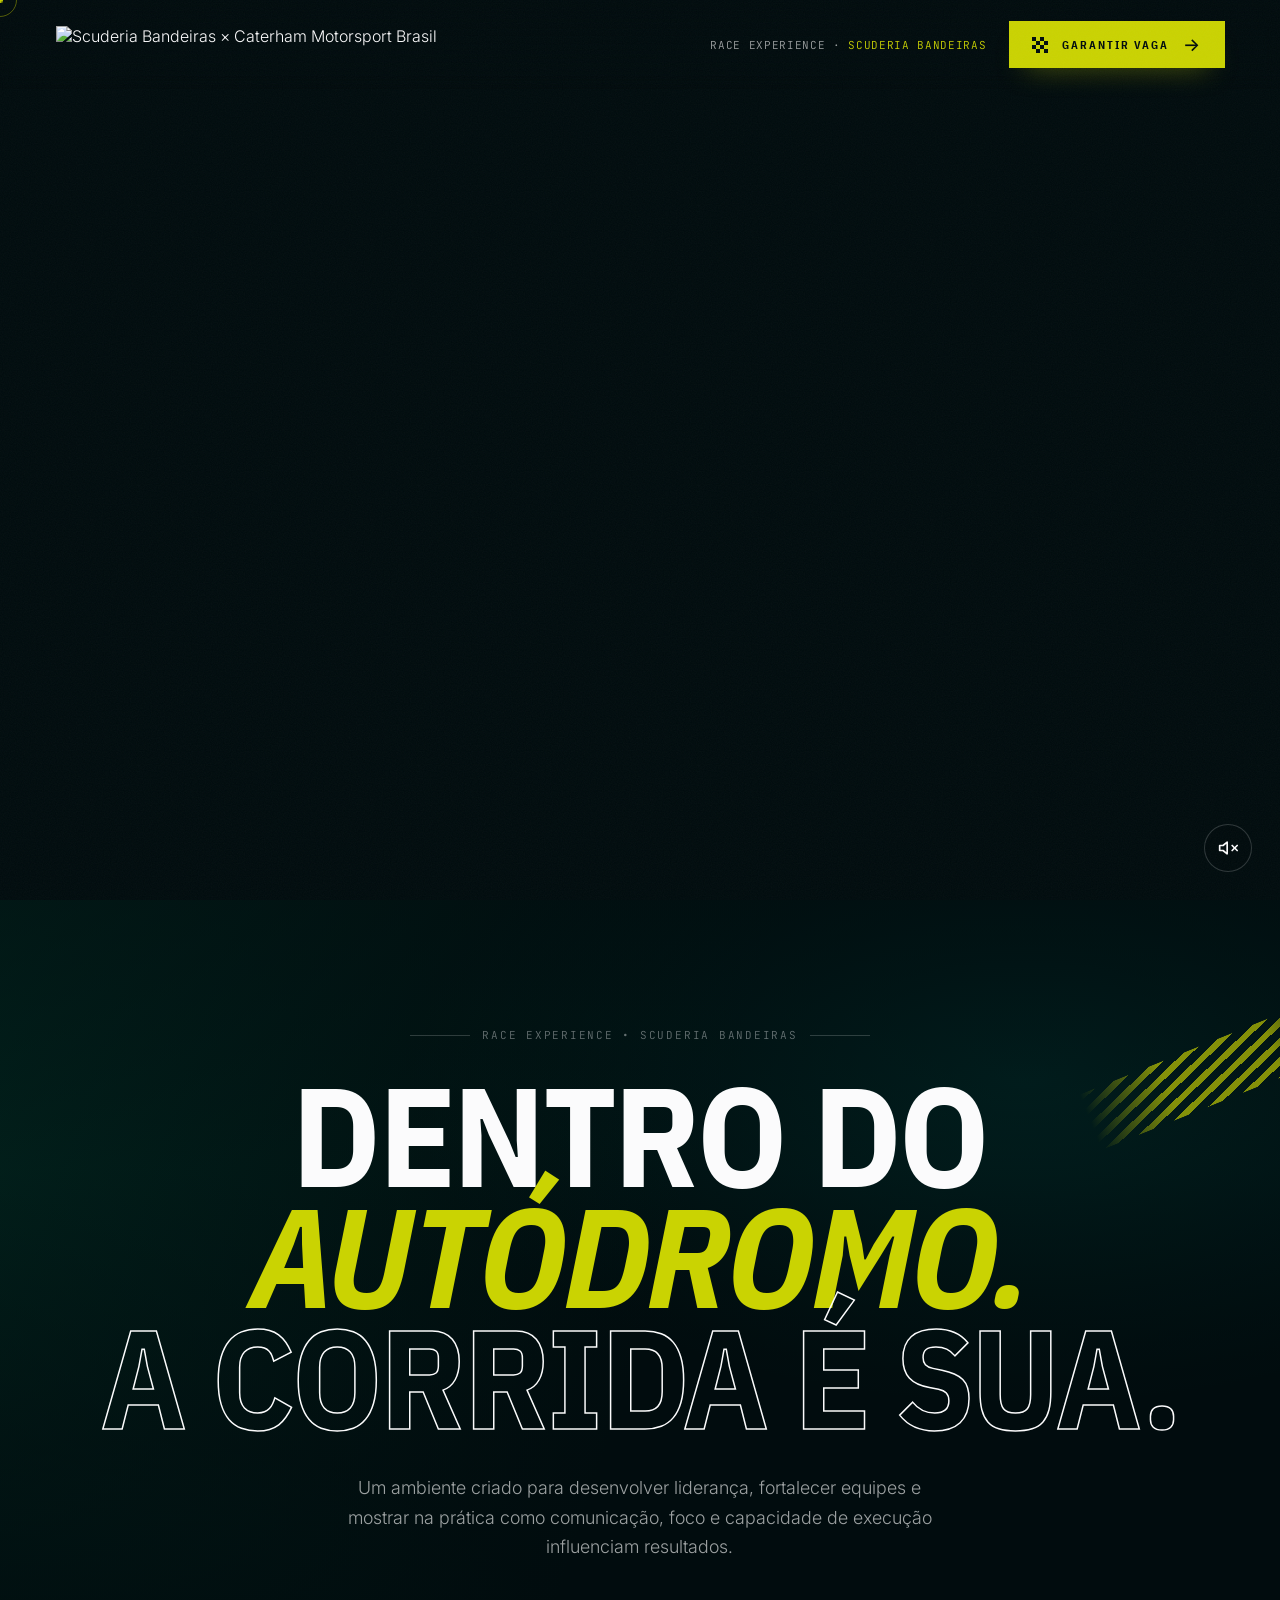
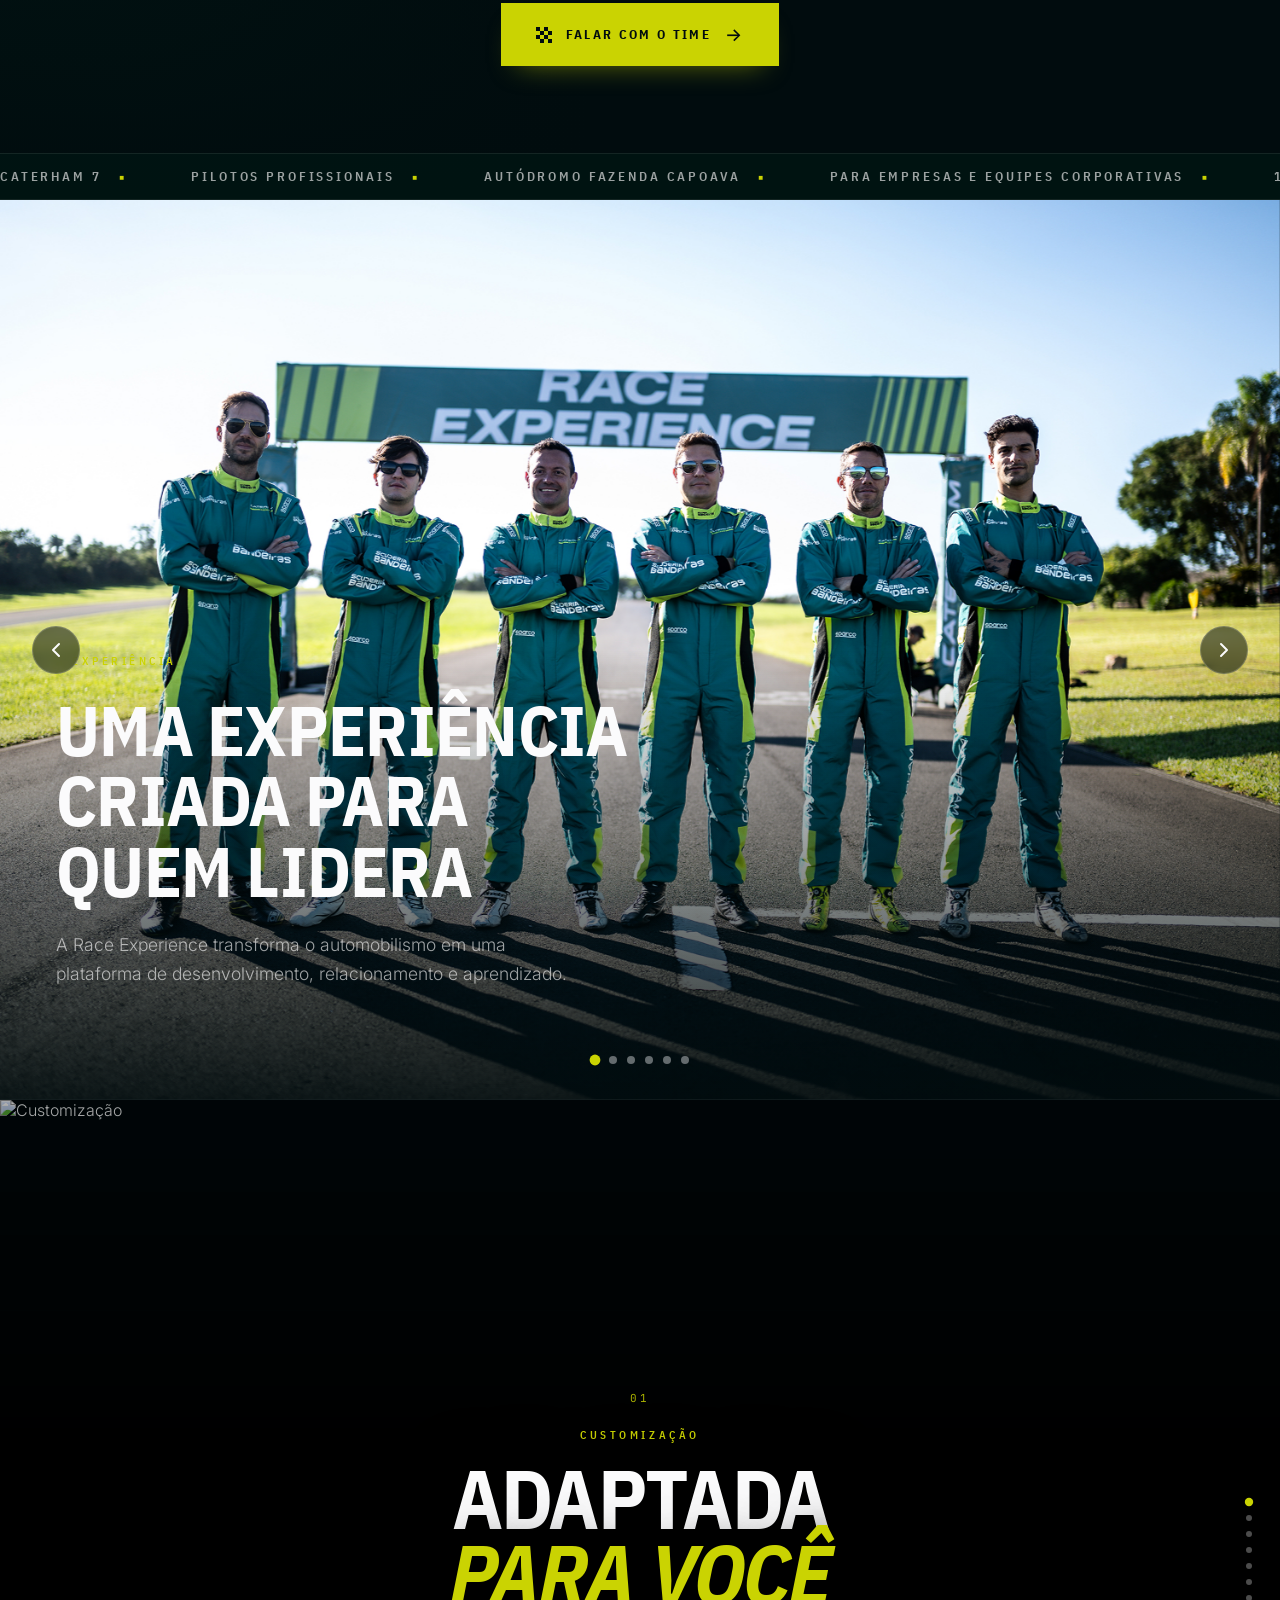
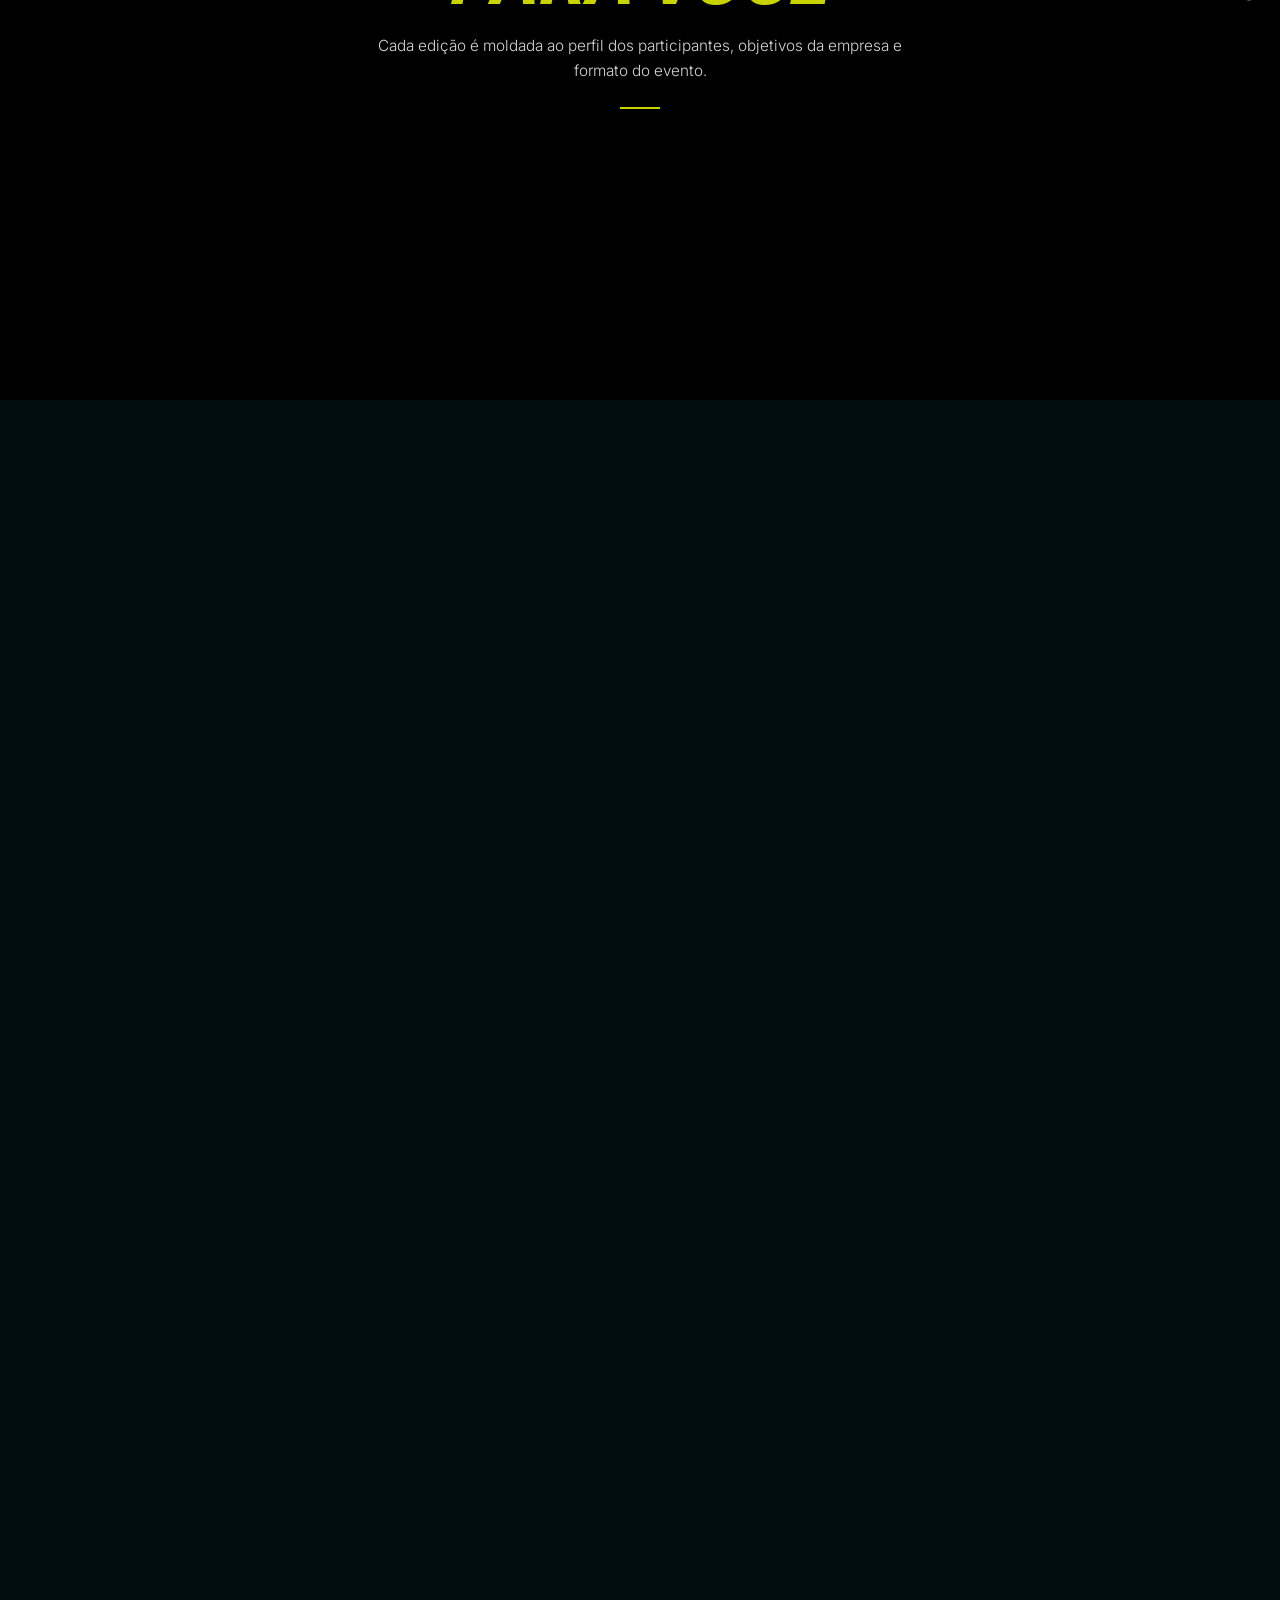
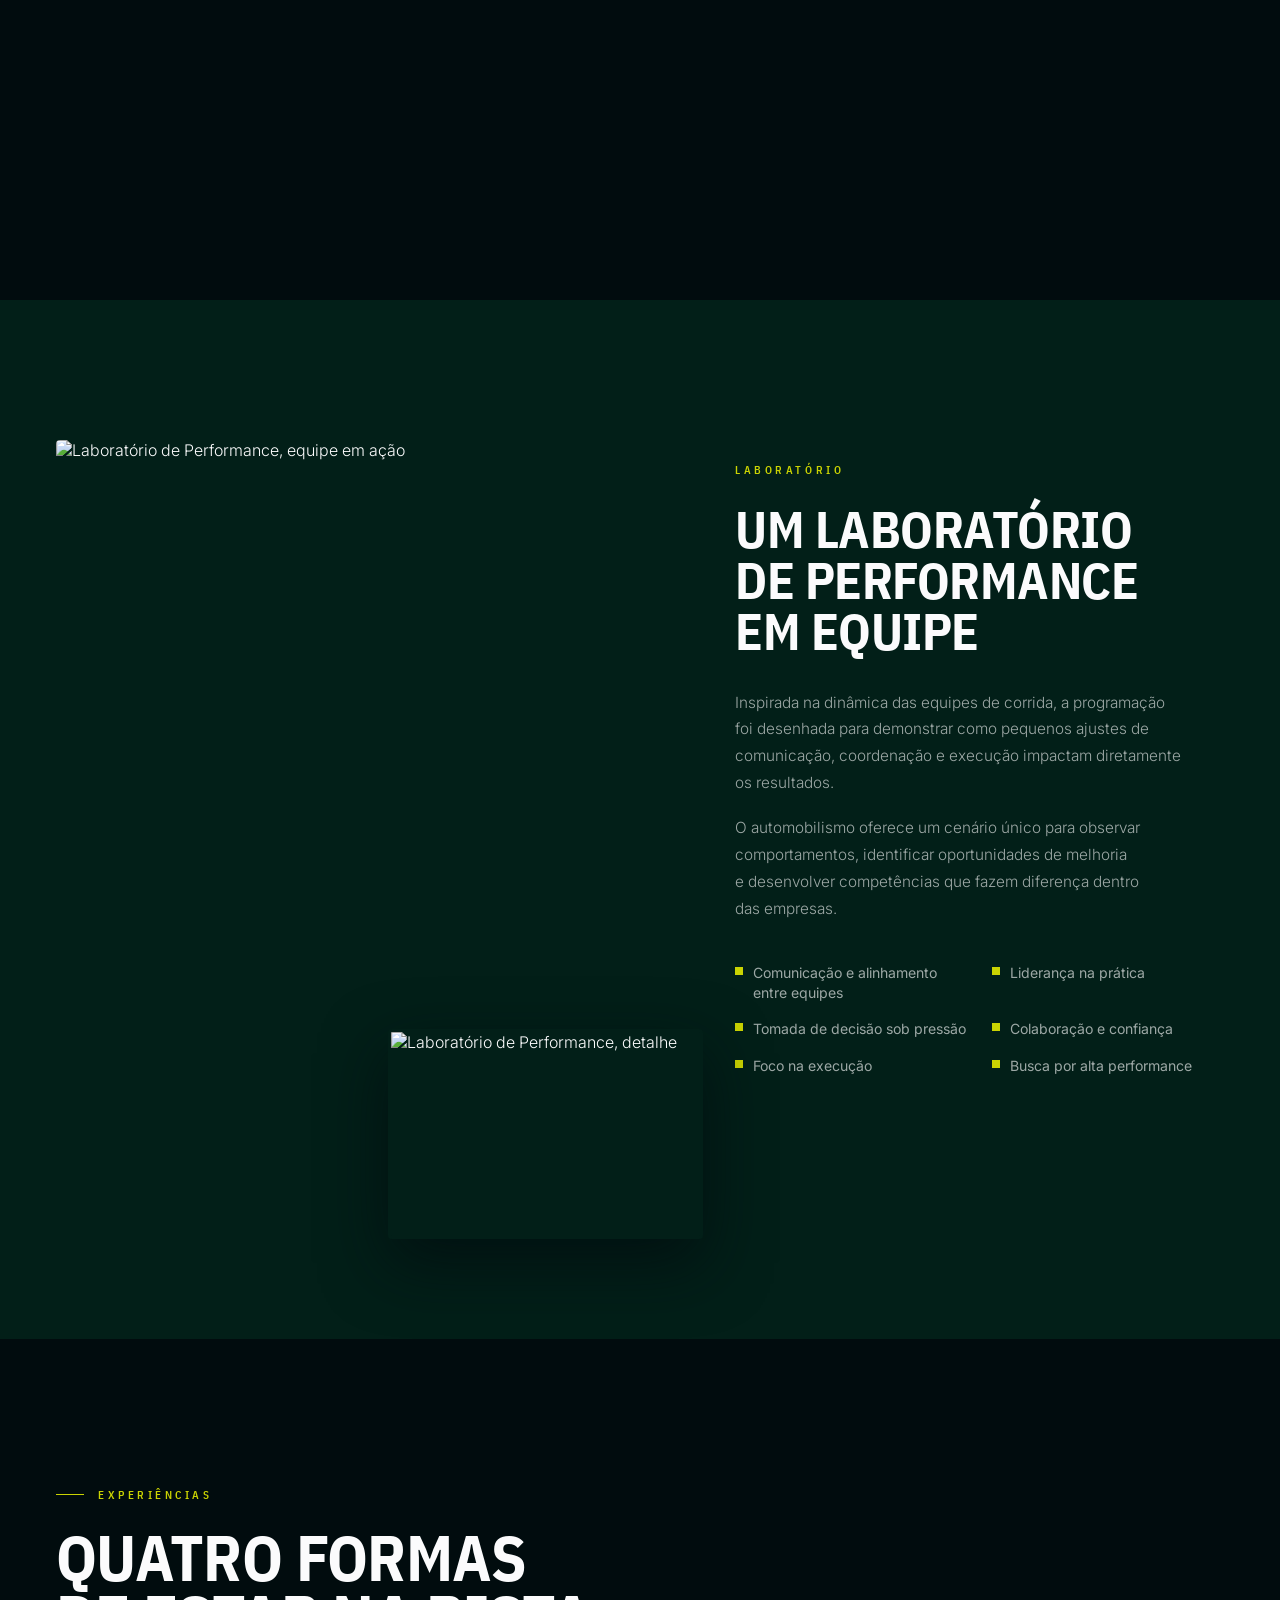
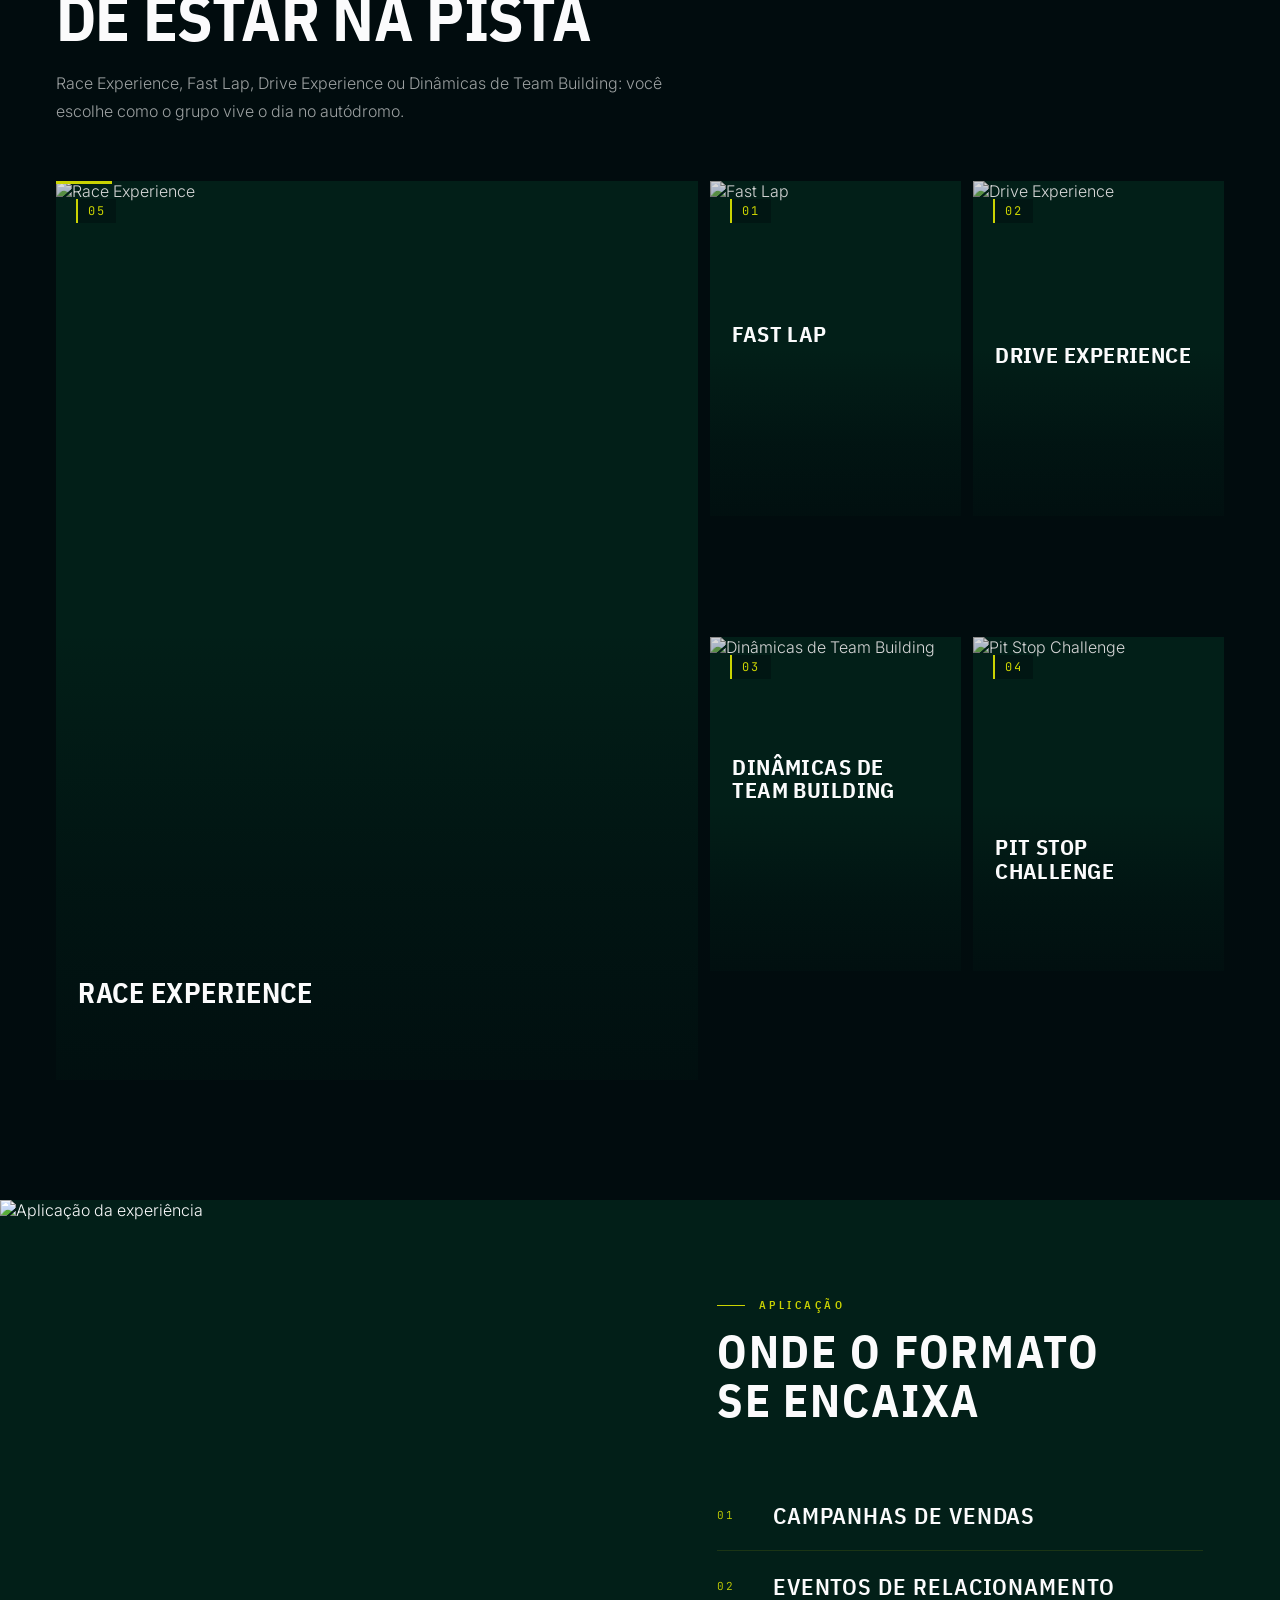
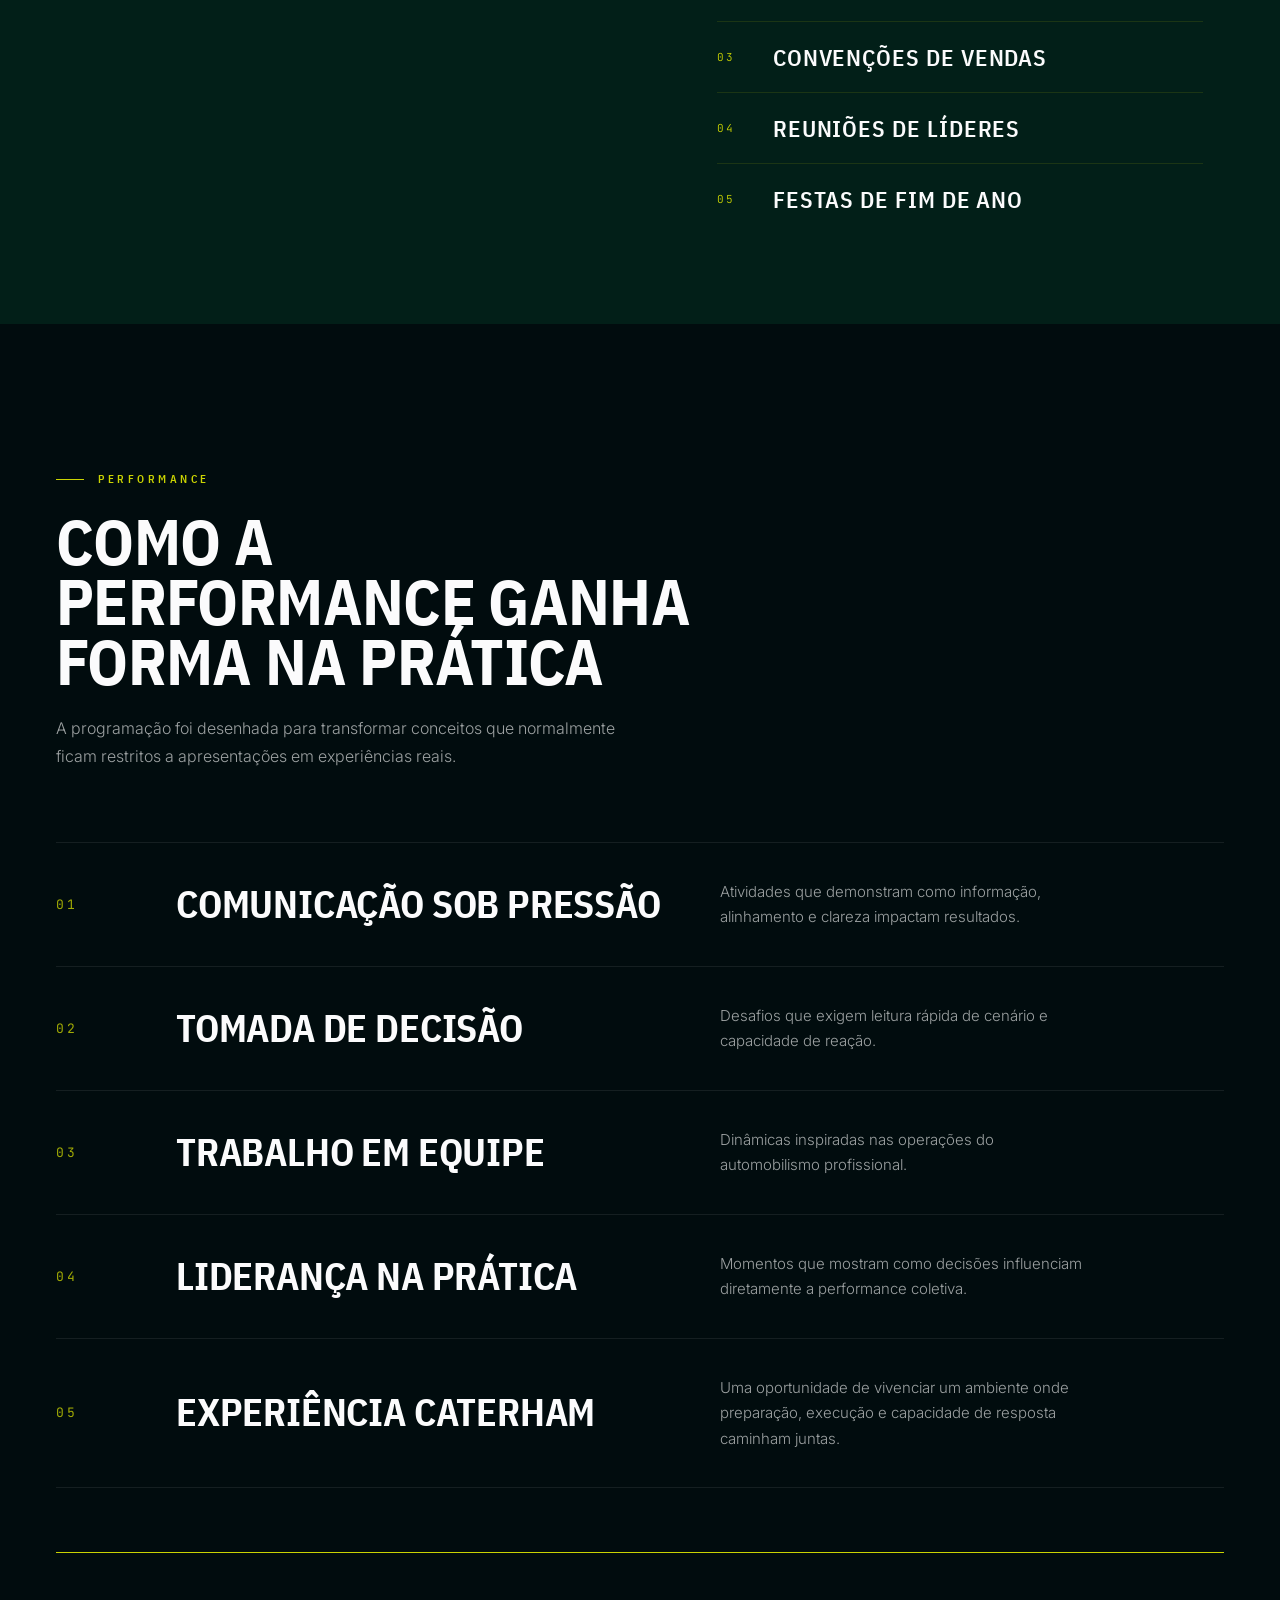
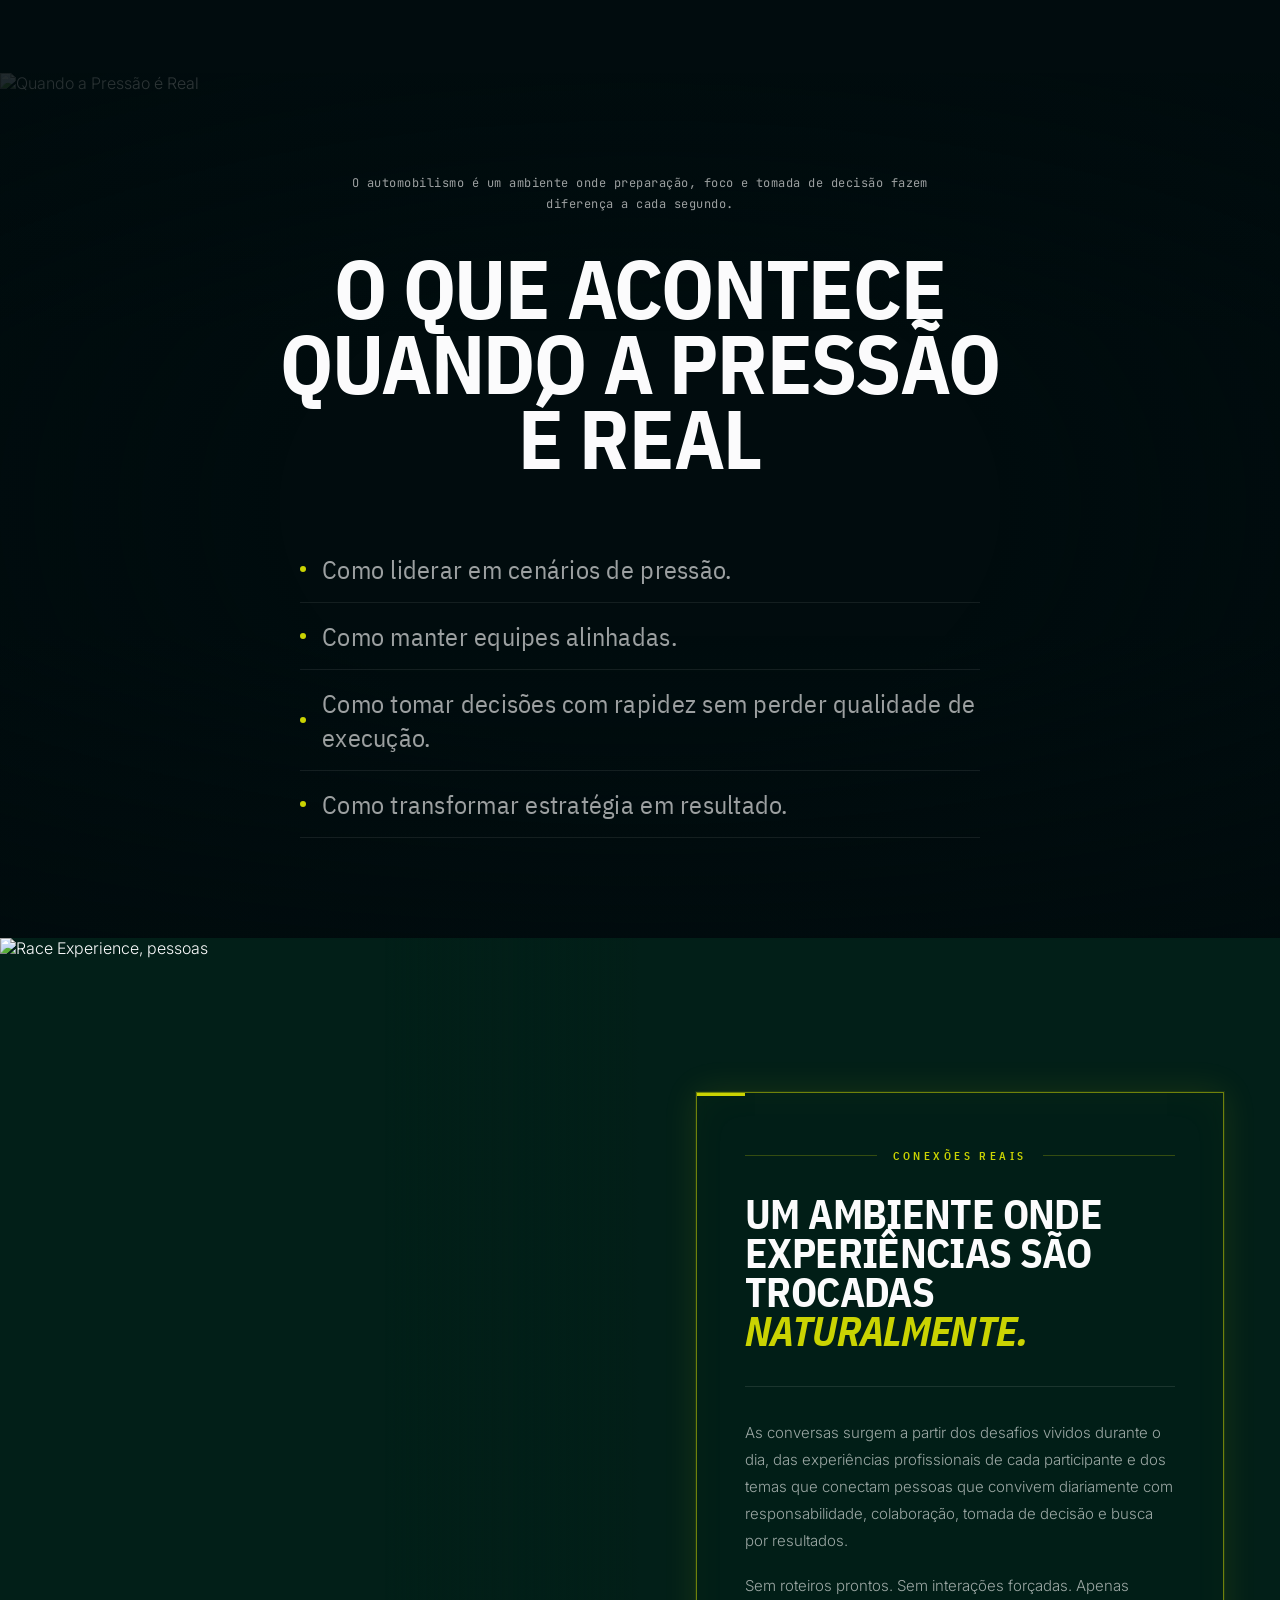
==== commit 2bc9cae9: "feat: troca background slide 1 do carousel pela foto do time Co-Authored-By: Claude Sonnet 4.6 <nore" ====
--- a/index.html
+++ b/index.html
@@ -3086,7 +3086,7 @@
 
     <!-- Slide 1 -->
     <div class="exp-car-slide" role="group" aria-label="Slide 1 de 6">
-      <div class="exp-car-bg" style="background-image:url('Brand/Imagem/se%C3%A7%C3%A3o-2/20260528_scuderiabandeiras_raceexperience_fazendacapuava_dudabairros-0291.jpg')"></div>
+      <div class="exp-car-bg" style="background-image:url('Brand/Imagem/se%C3%A7%C3%A3o-2/time.jpg')"></div>
       <div class="exp-car-overlay"></div>
       <div class="exp-car-content wrap">
         <span class="label exp-car-label" data-r>A Experiência</span>
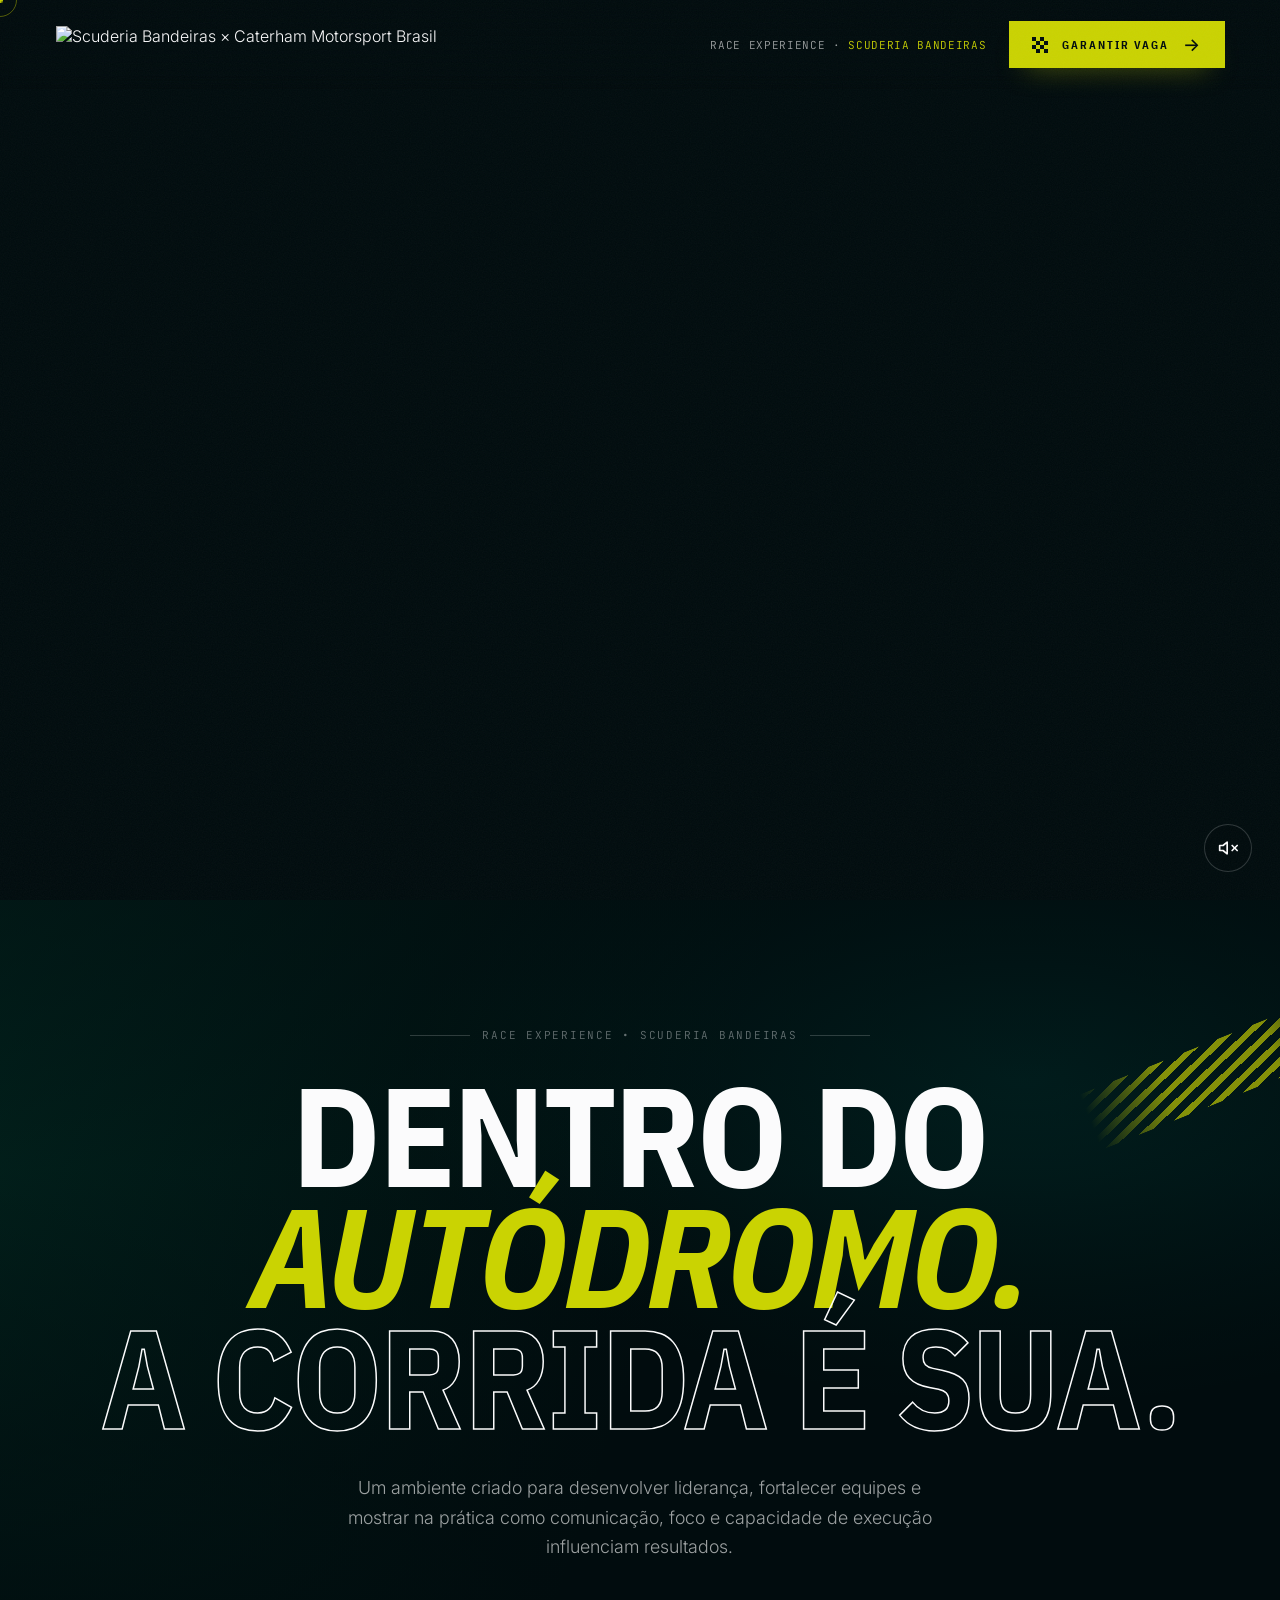
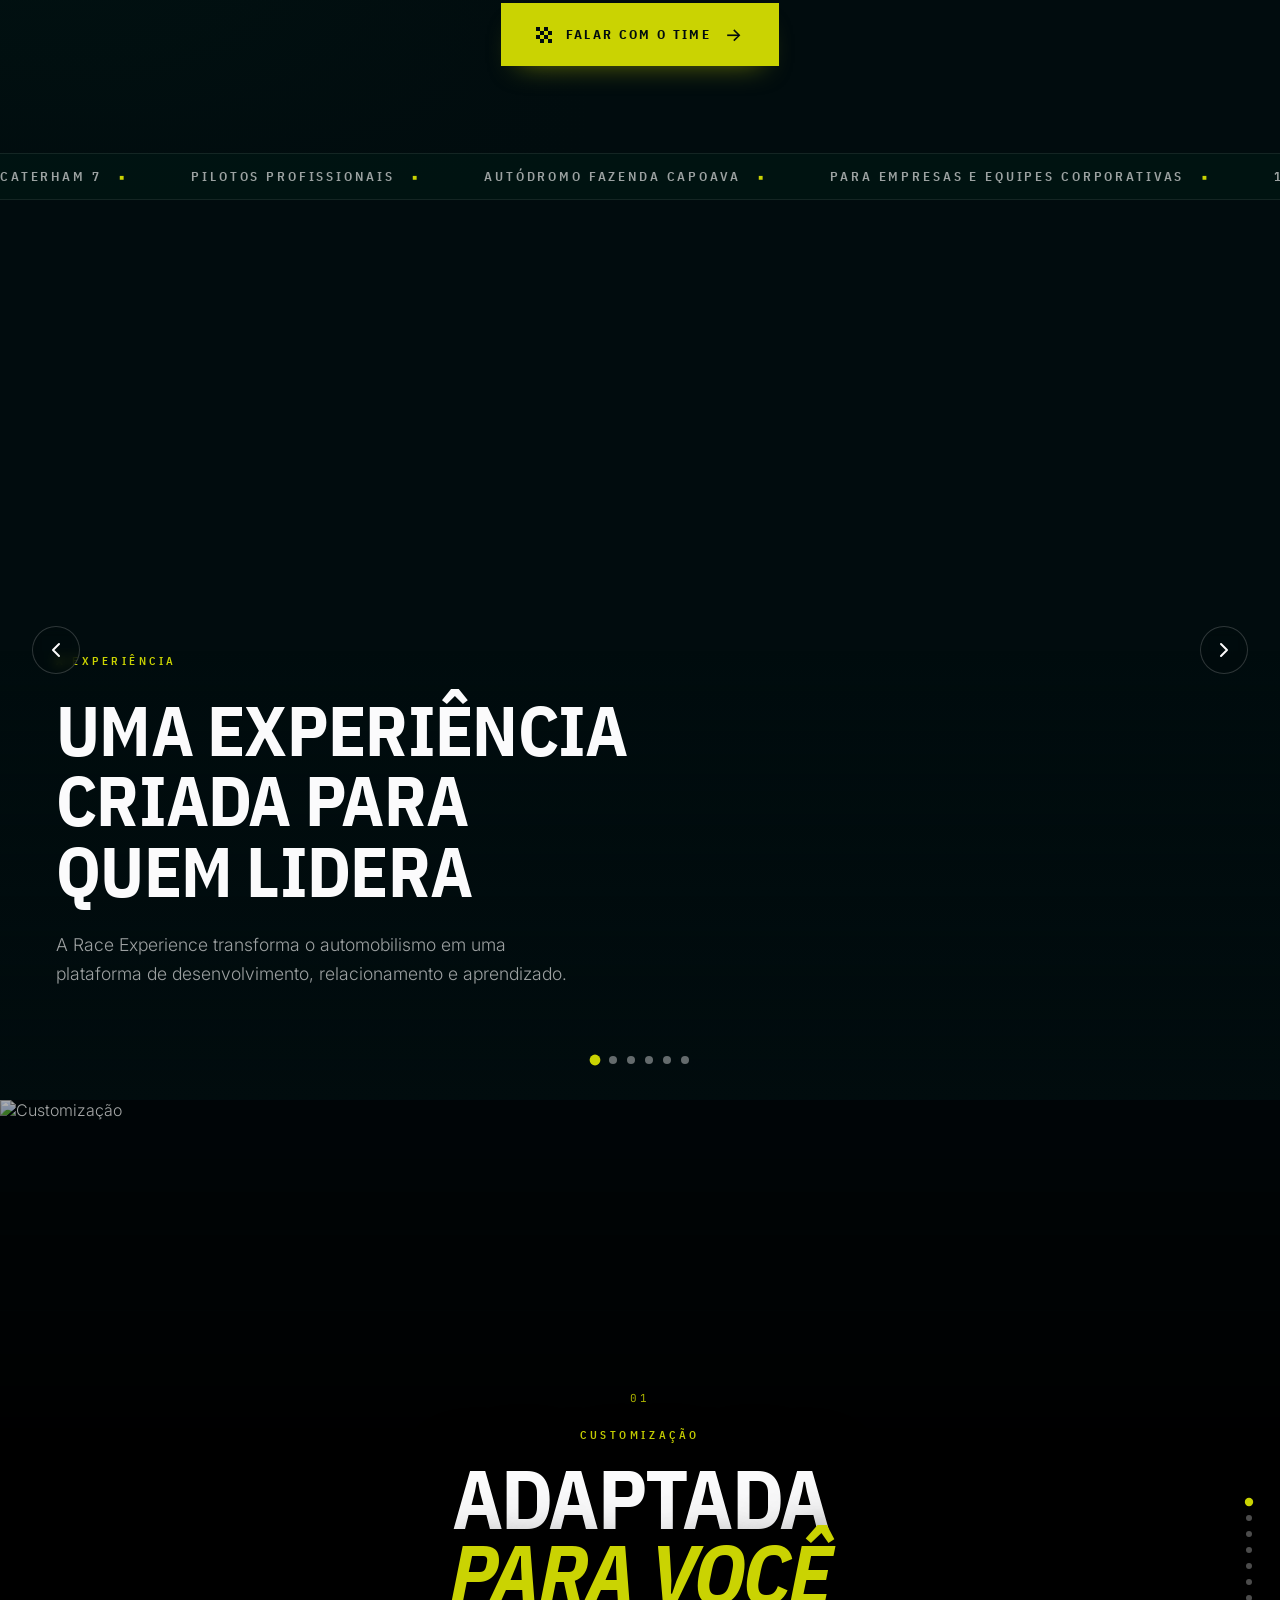
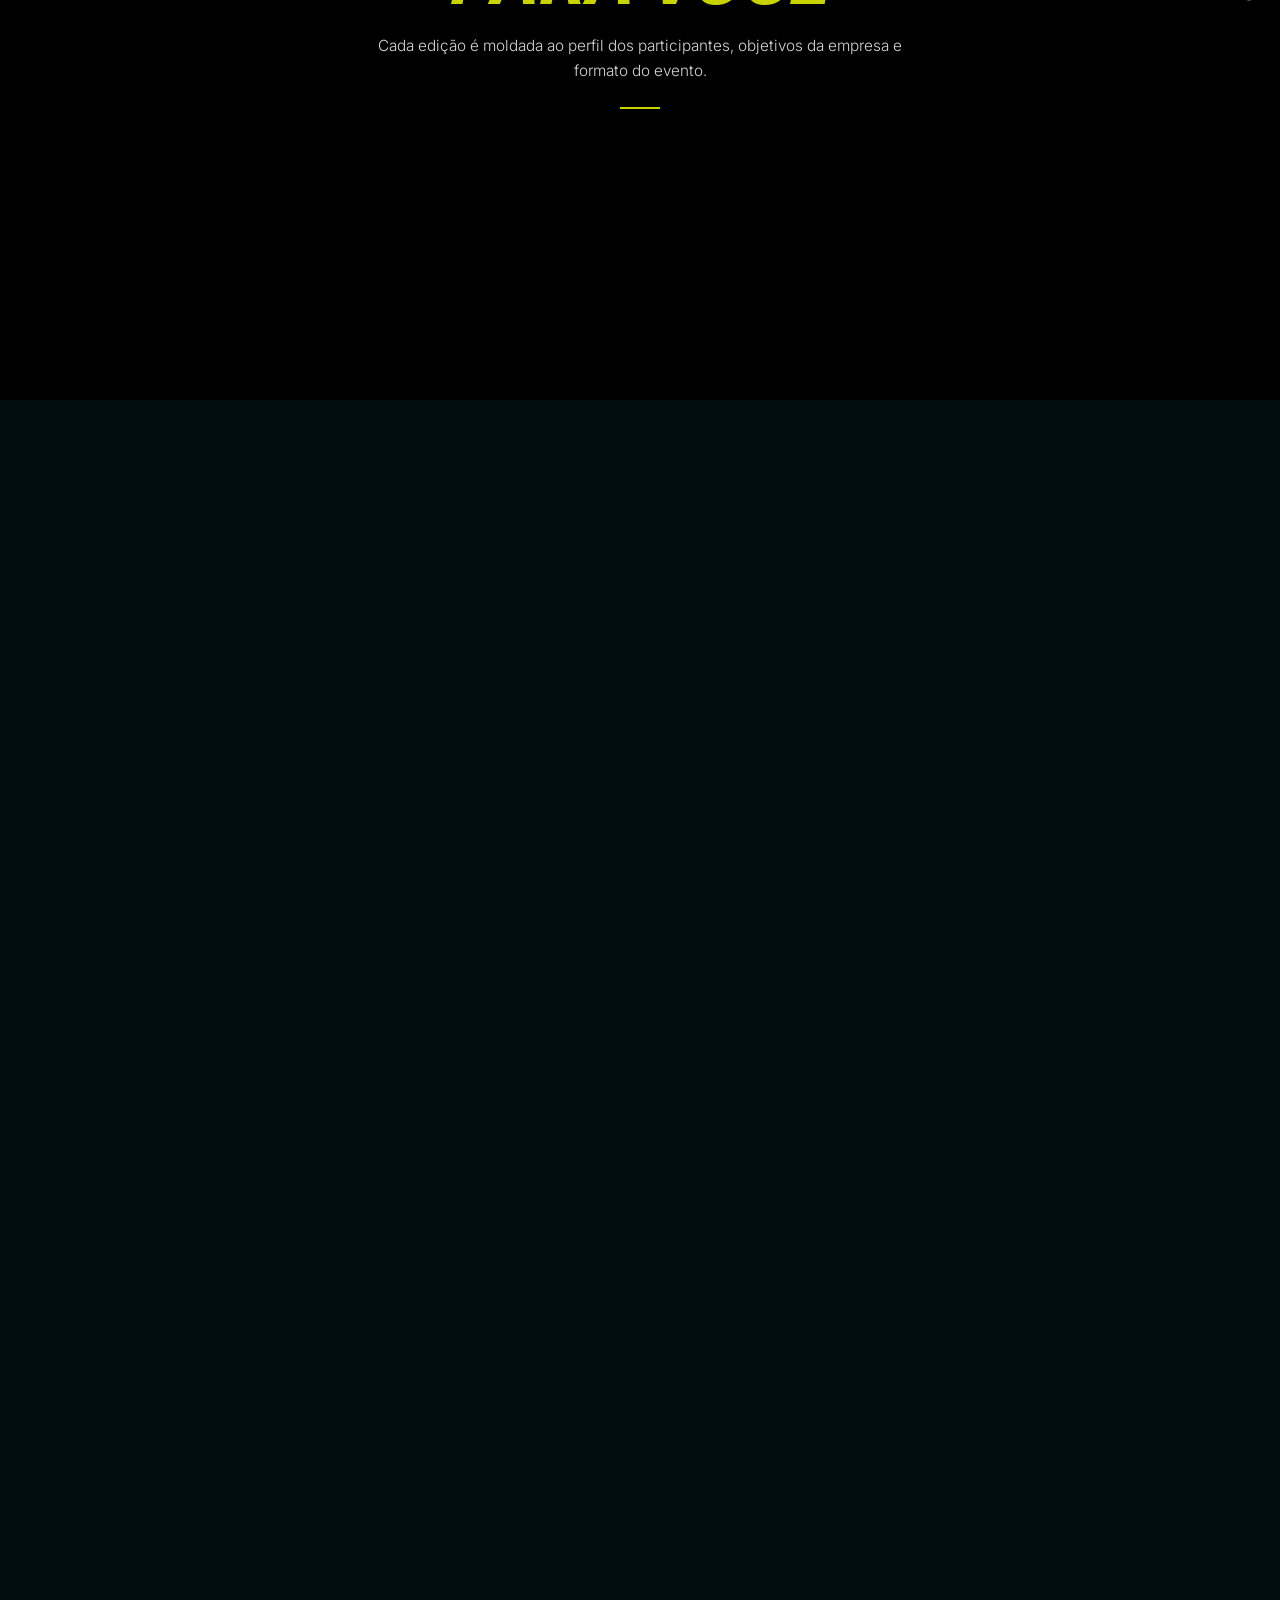
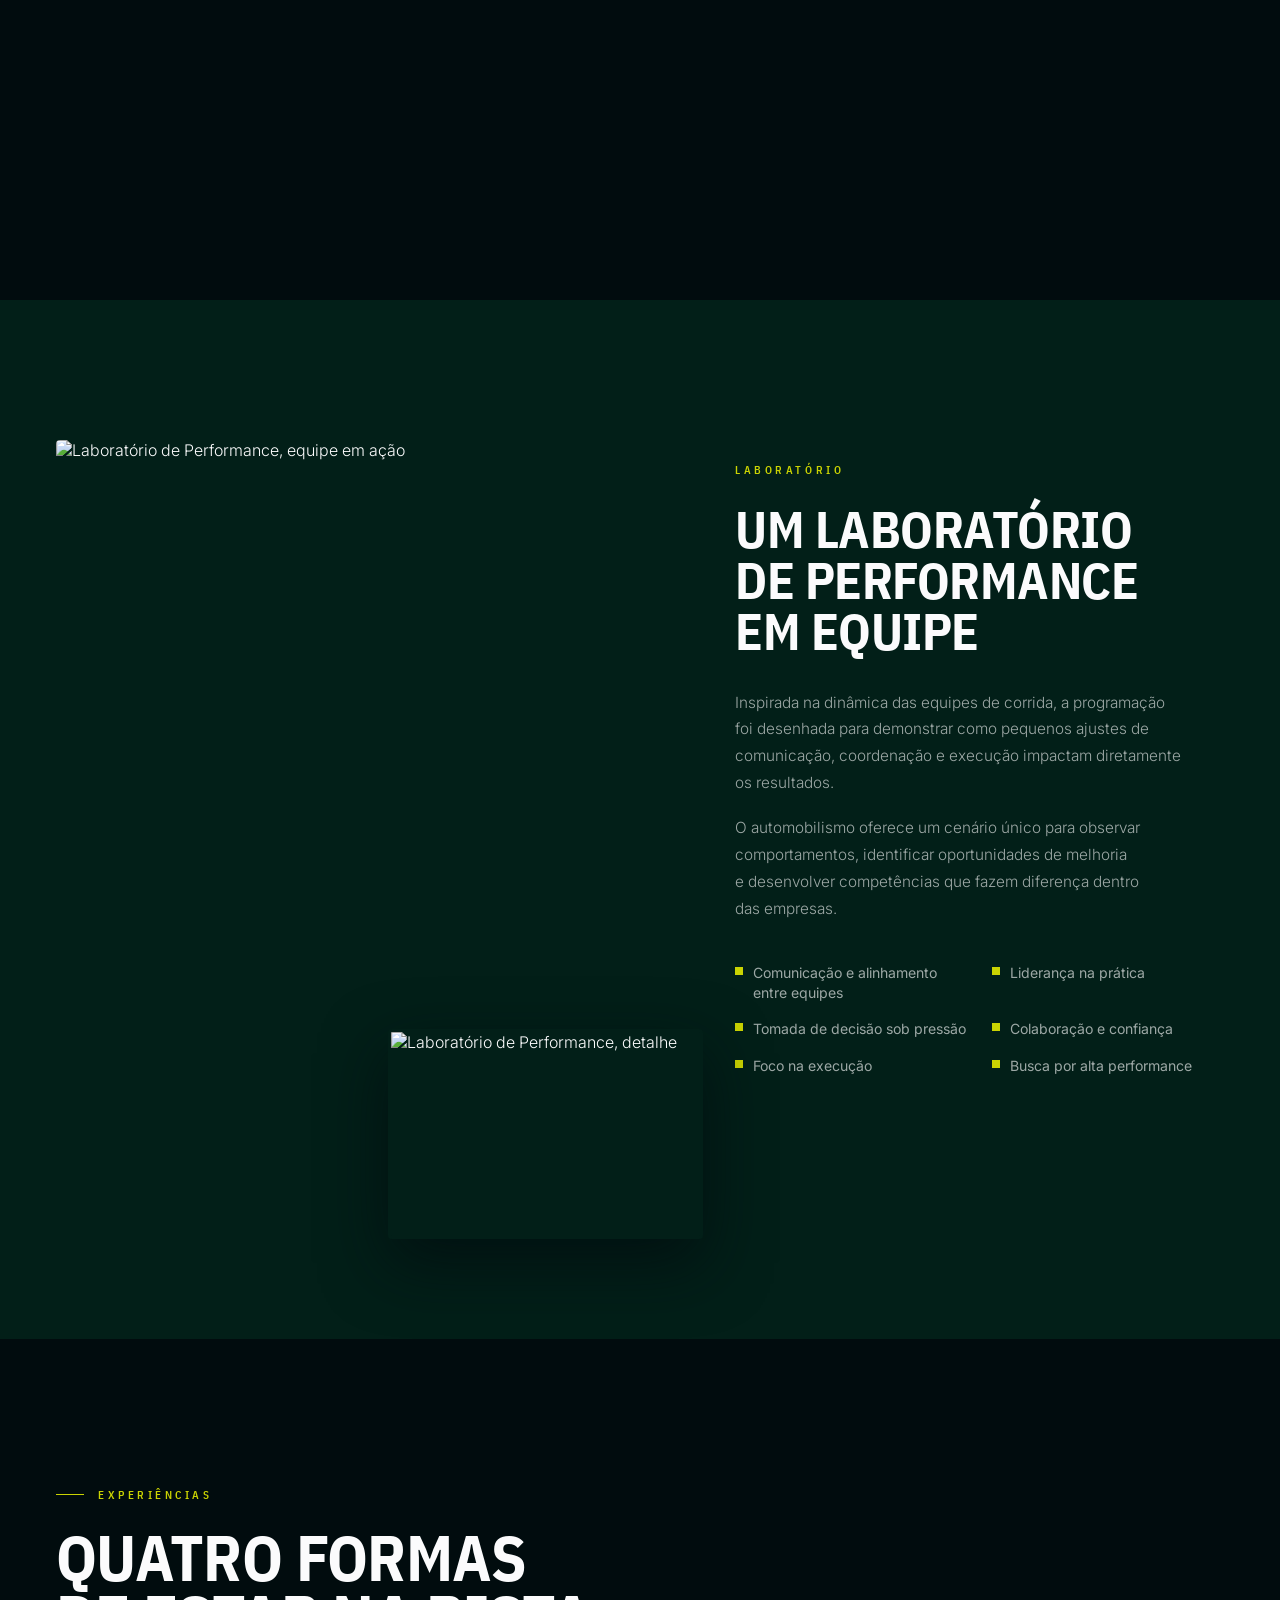
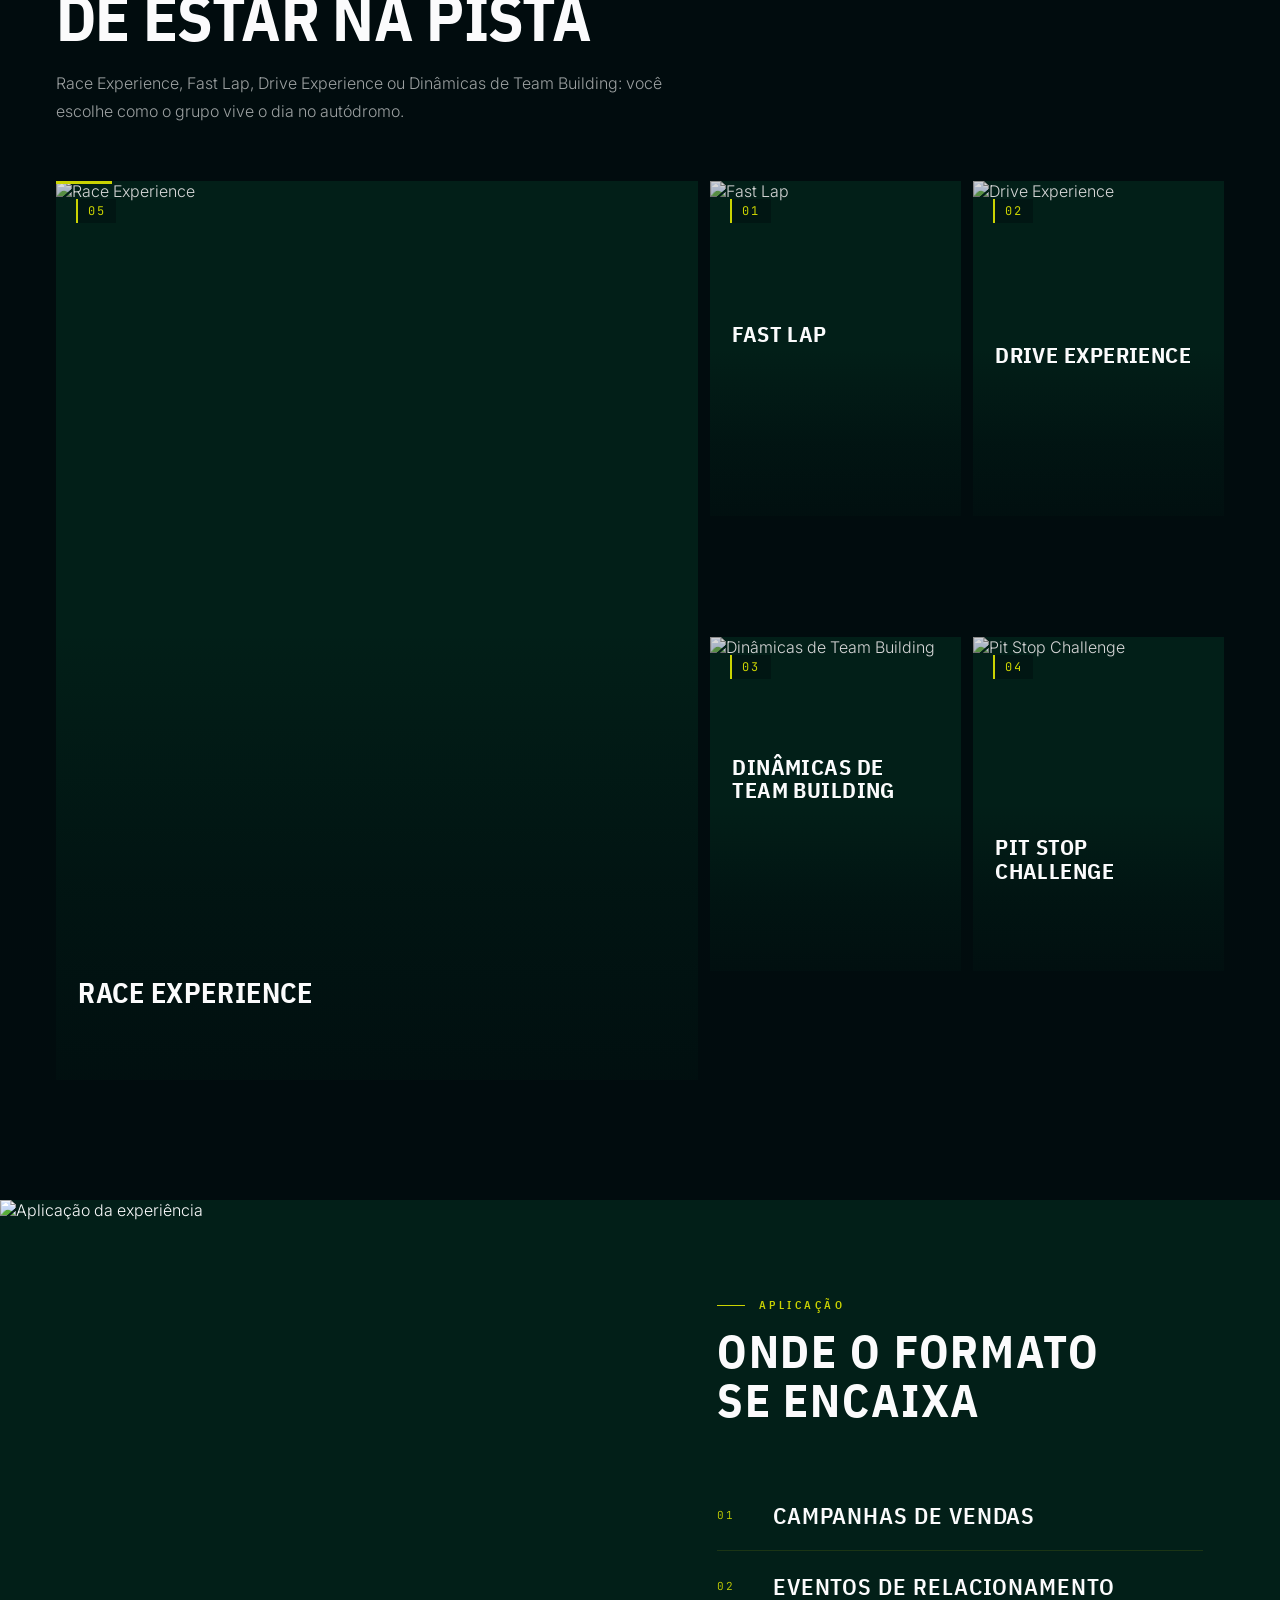
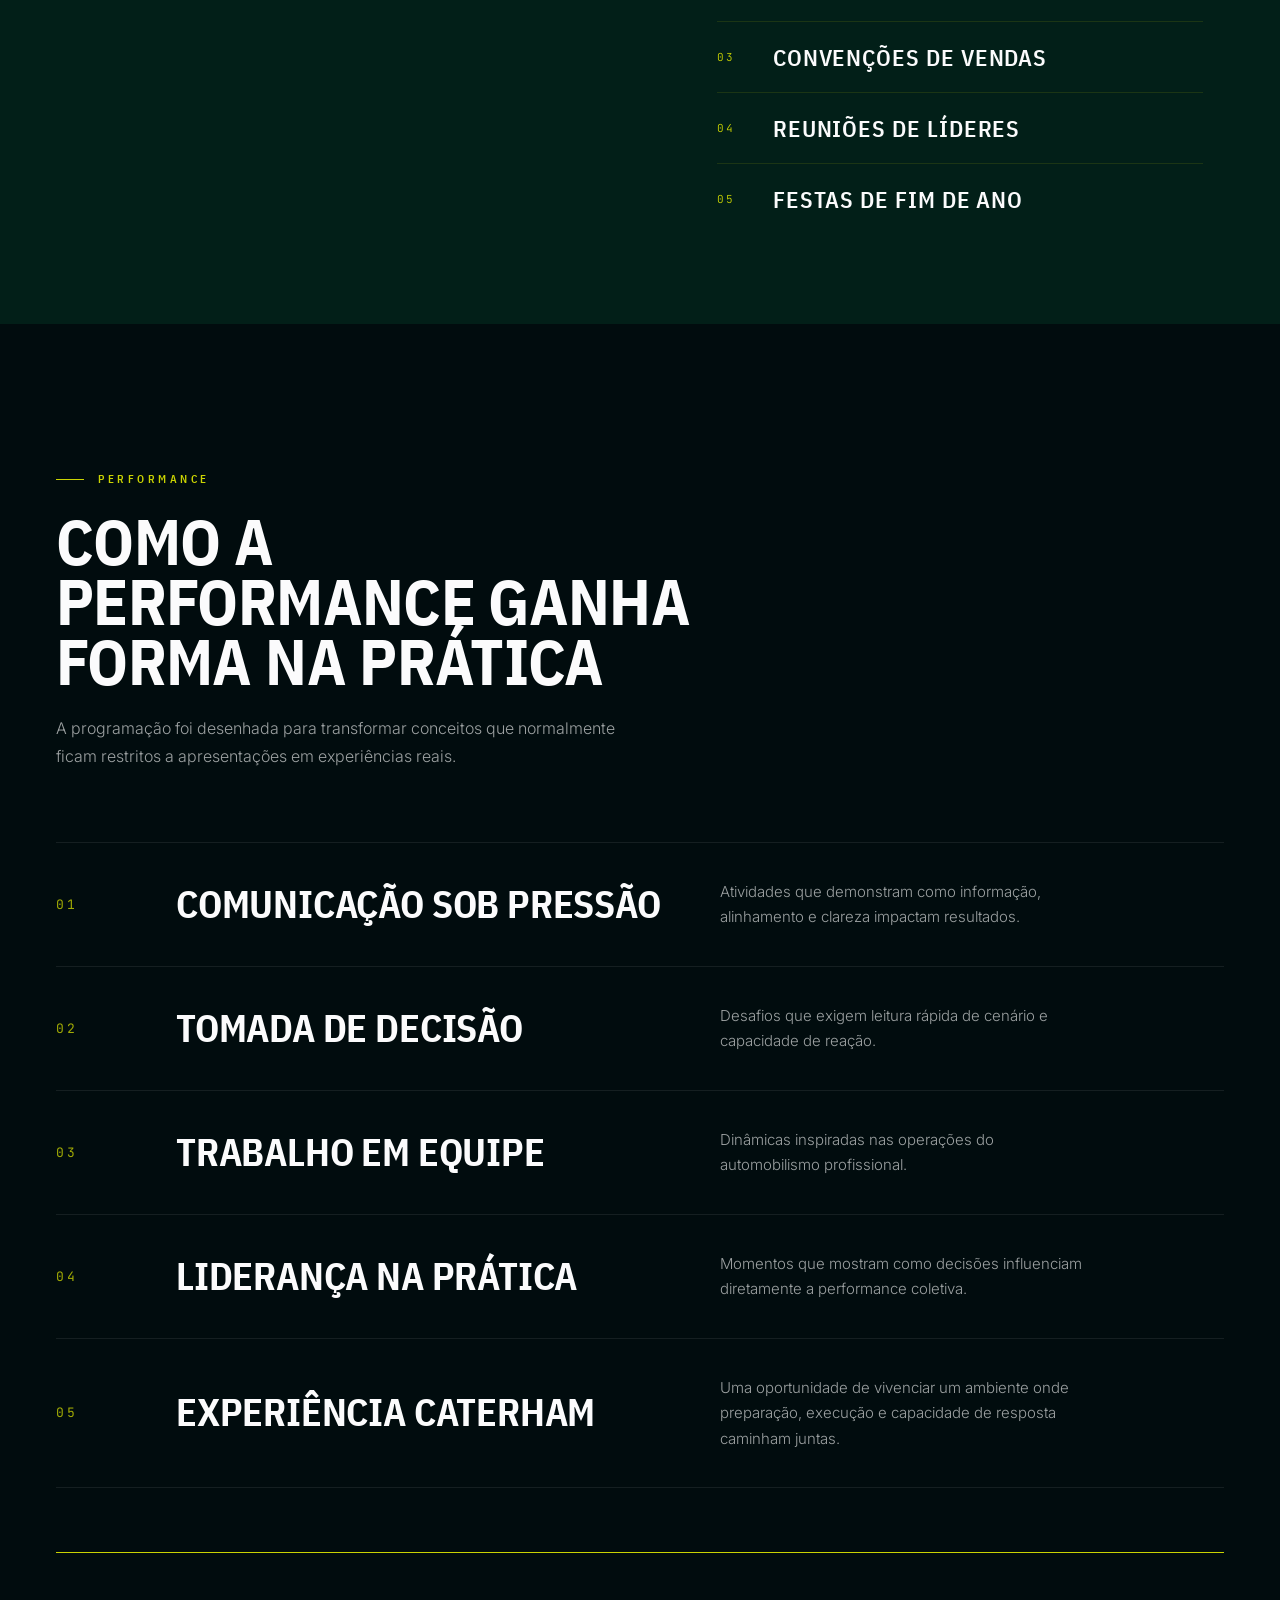
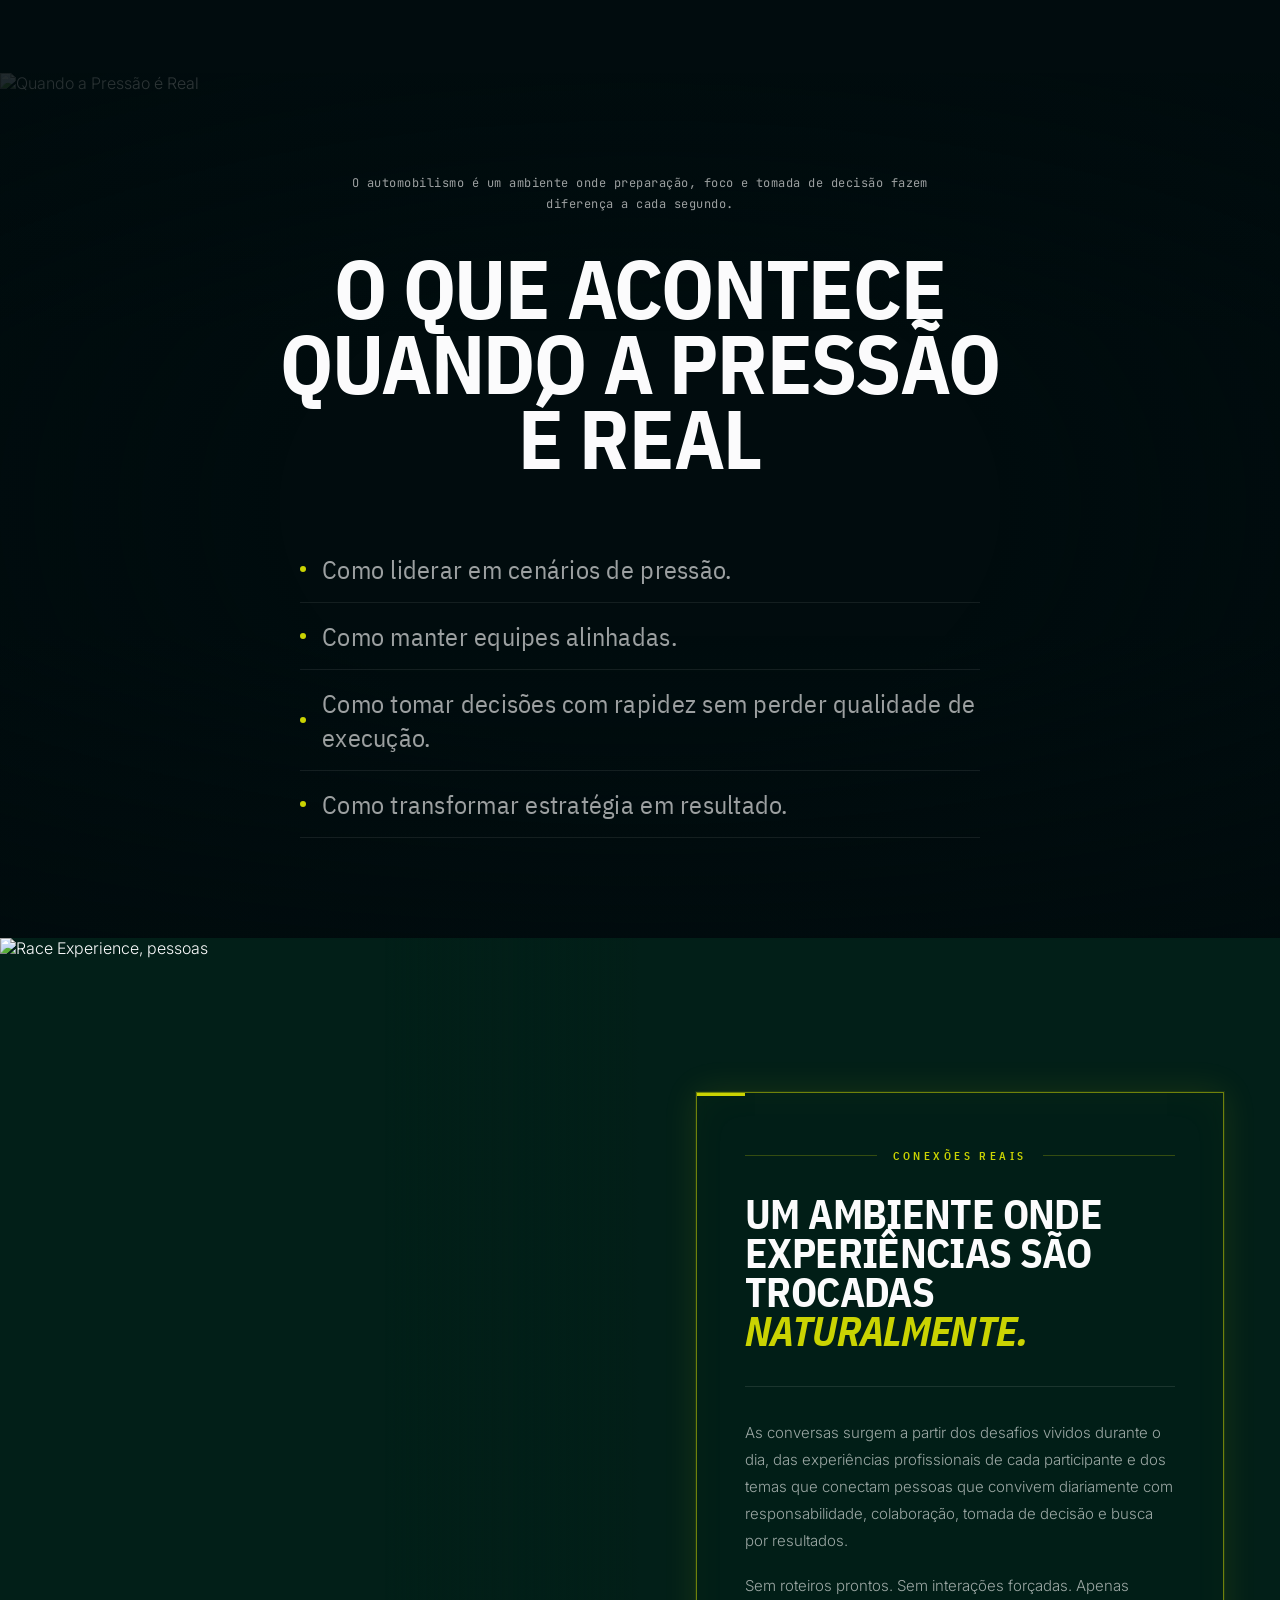
==== commit ed93d616: "fix: substitui foto da plateia (slide 4) por time.jpg, reverte slide 1 Co-Authored-By: Claude Sonnet" ====
--- a/index.html
+++ b/index.html
@@ -3086,7 +3086,7 @@
 
     <!-- Slide 1 -->
     <div class="exp-car-slide" role="group" aria-label="Slide 1 de 6">
-      <div class="exp-car-bg" style="background-image:url('Brand/Imagem/se%C3%A7%C3%A3o-2/time.jpg')"></div>
+      <div class="exp-car-bg" style="background-image:url('Brand/Imagem/se%C3%A7%C3%A3o-2/20260528_scuderiabandeiras_raceexperience_fazendacapuava_dudabairros-0291.jpg')"></div>
       <div class="exp-car-overlay"></div>
       <div class="exp-car-content wrap">
         <span class="label exp-car-label" data-r>A Experiência</span>
@@ -3115,7 +3115,7 @@
 
     <!-- Slide 4 -->
     <div class="exp-car-slide" role="group" aria-label="Slide 4 de 6">
-      <div class="exp-car-bg" style="background-image:url('Brand/Imagem/se%C3%A7%C3%A3o-2/20260528_scuderiabandeiras_raceexperience_fazendacapuava_dudabairros-2547.jpg')"></div>
+      <div class="exp-car-bg" style="background-image:url('Brand/Imagem/se%C3%A7%C3%A3o-2/time.jpg')"></div>
       <div class="exp-car-overlay"></div>
       <div class="exp-car-content wrap">
         <p class="exp-car-quote">"Confiança e trabalho em equipe como diferencial competitivo."</p>
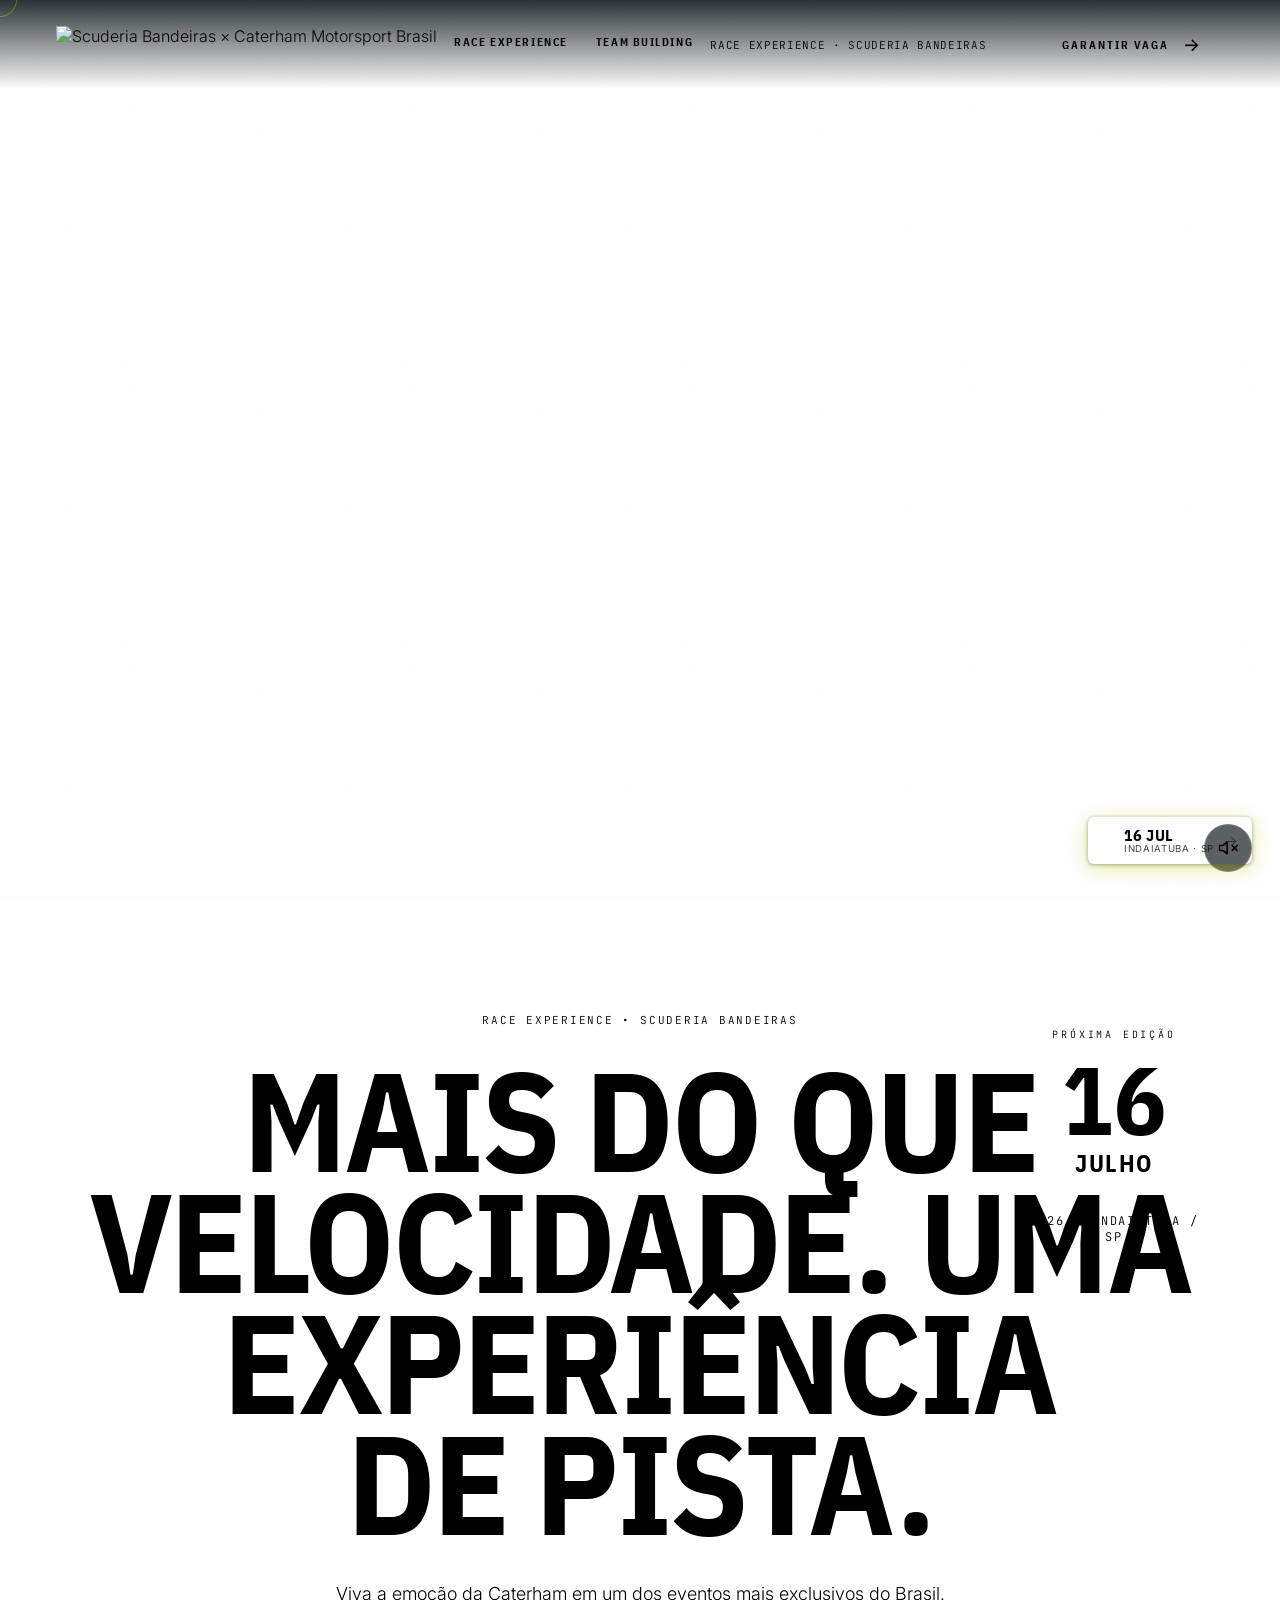
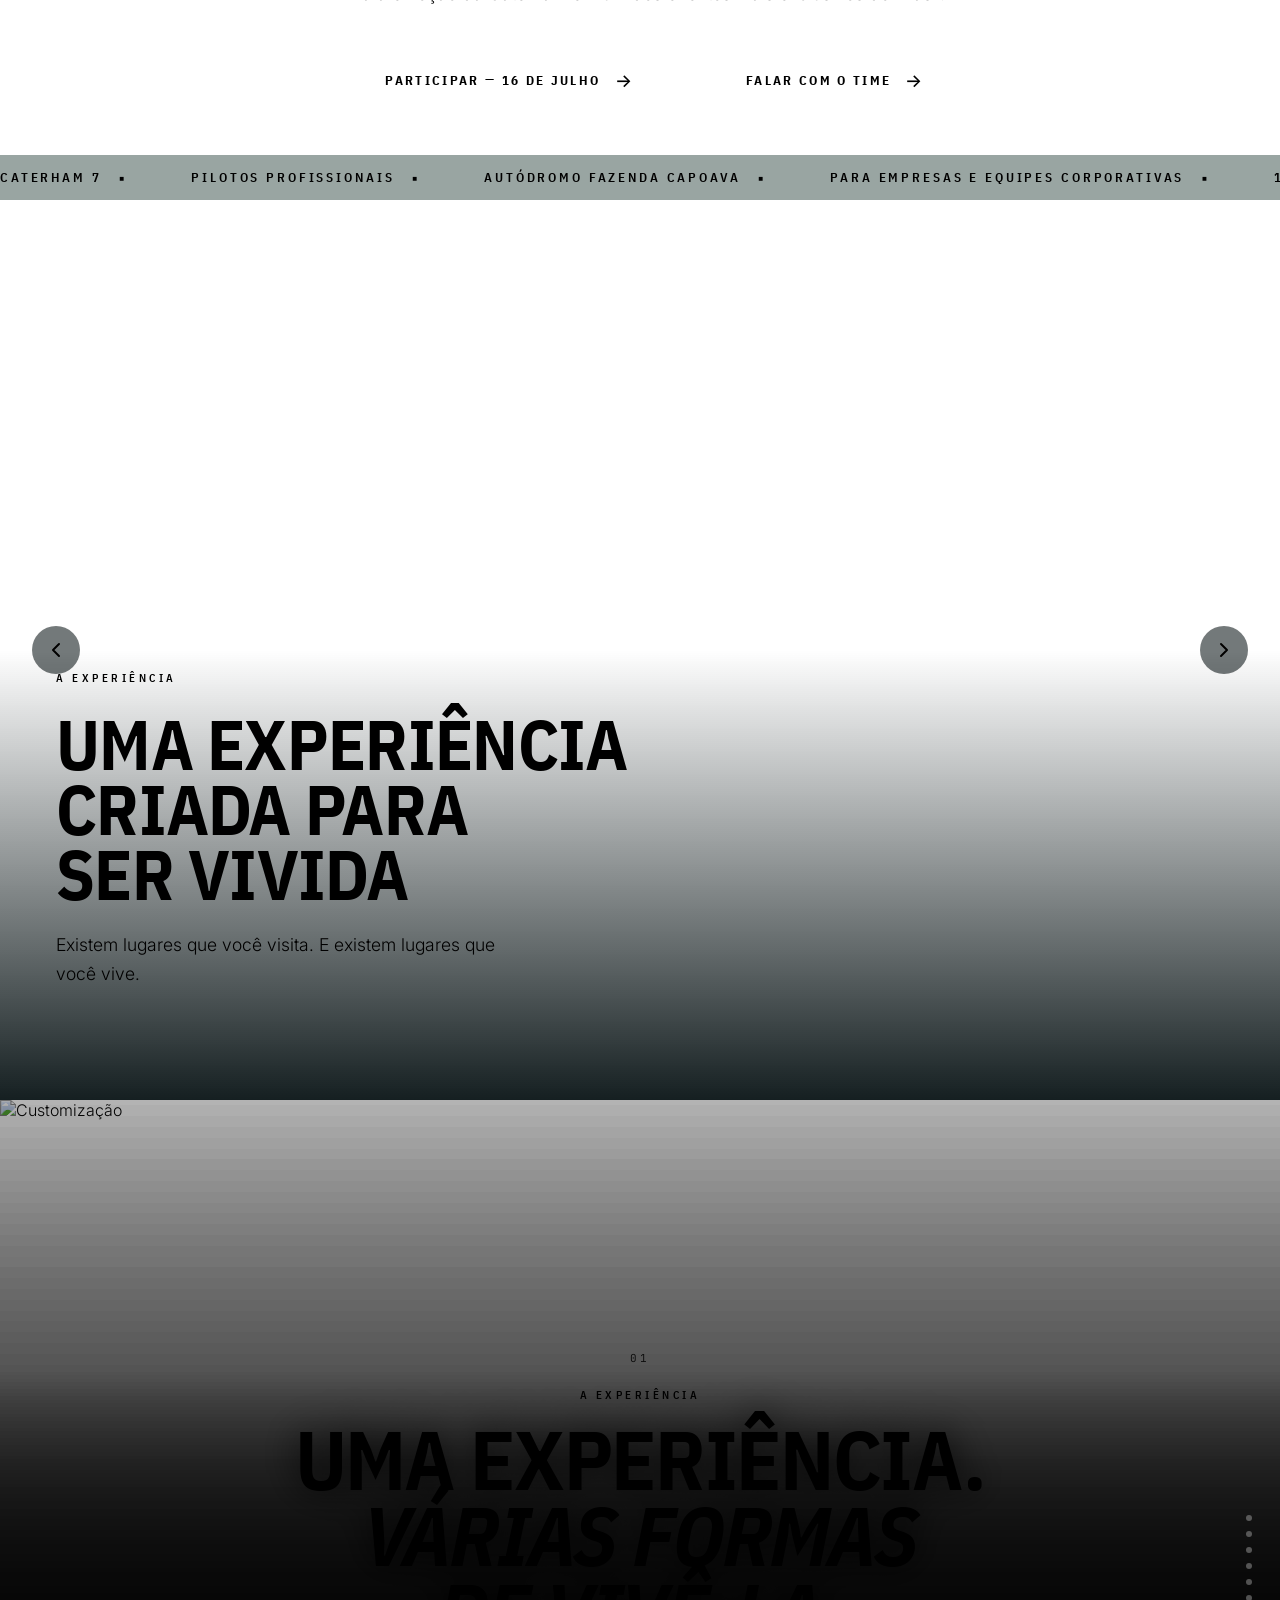
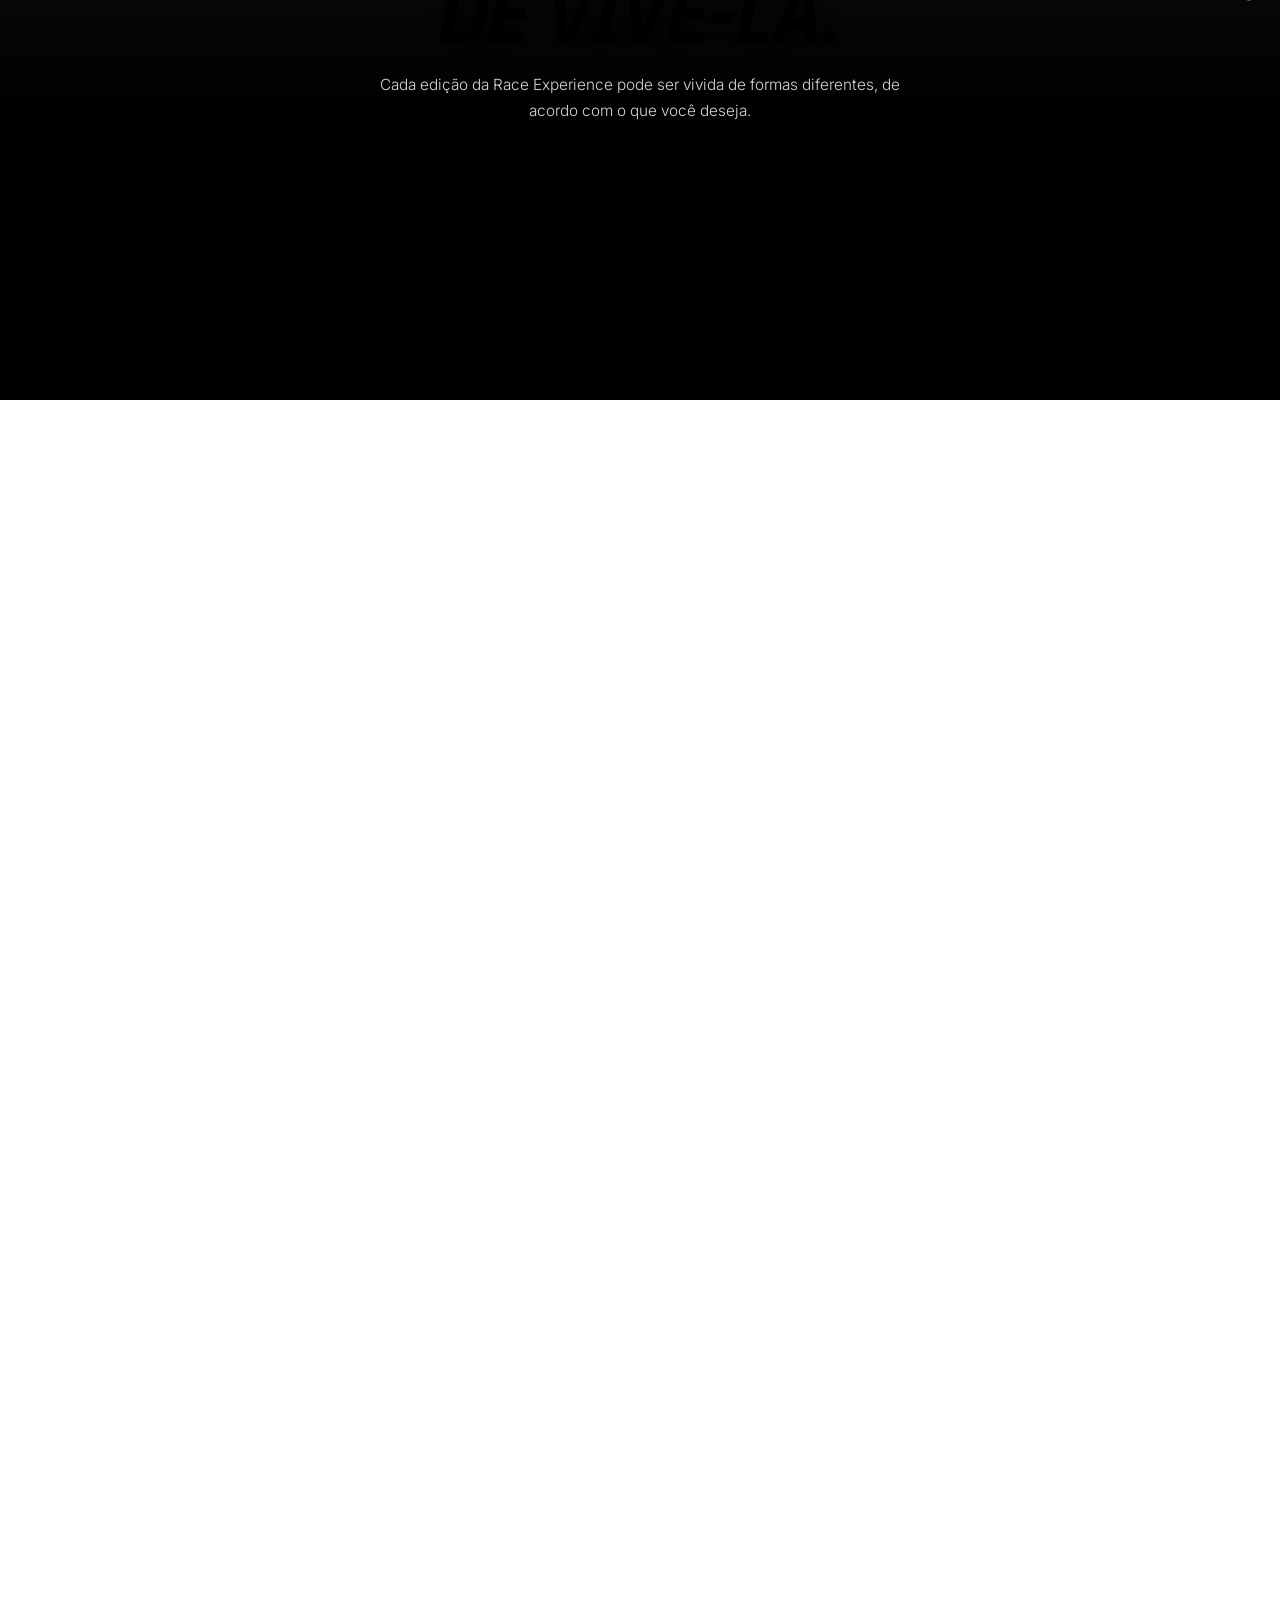
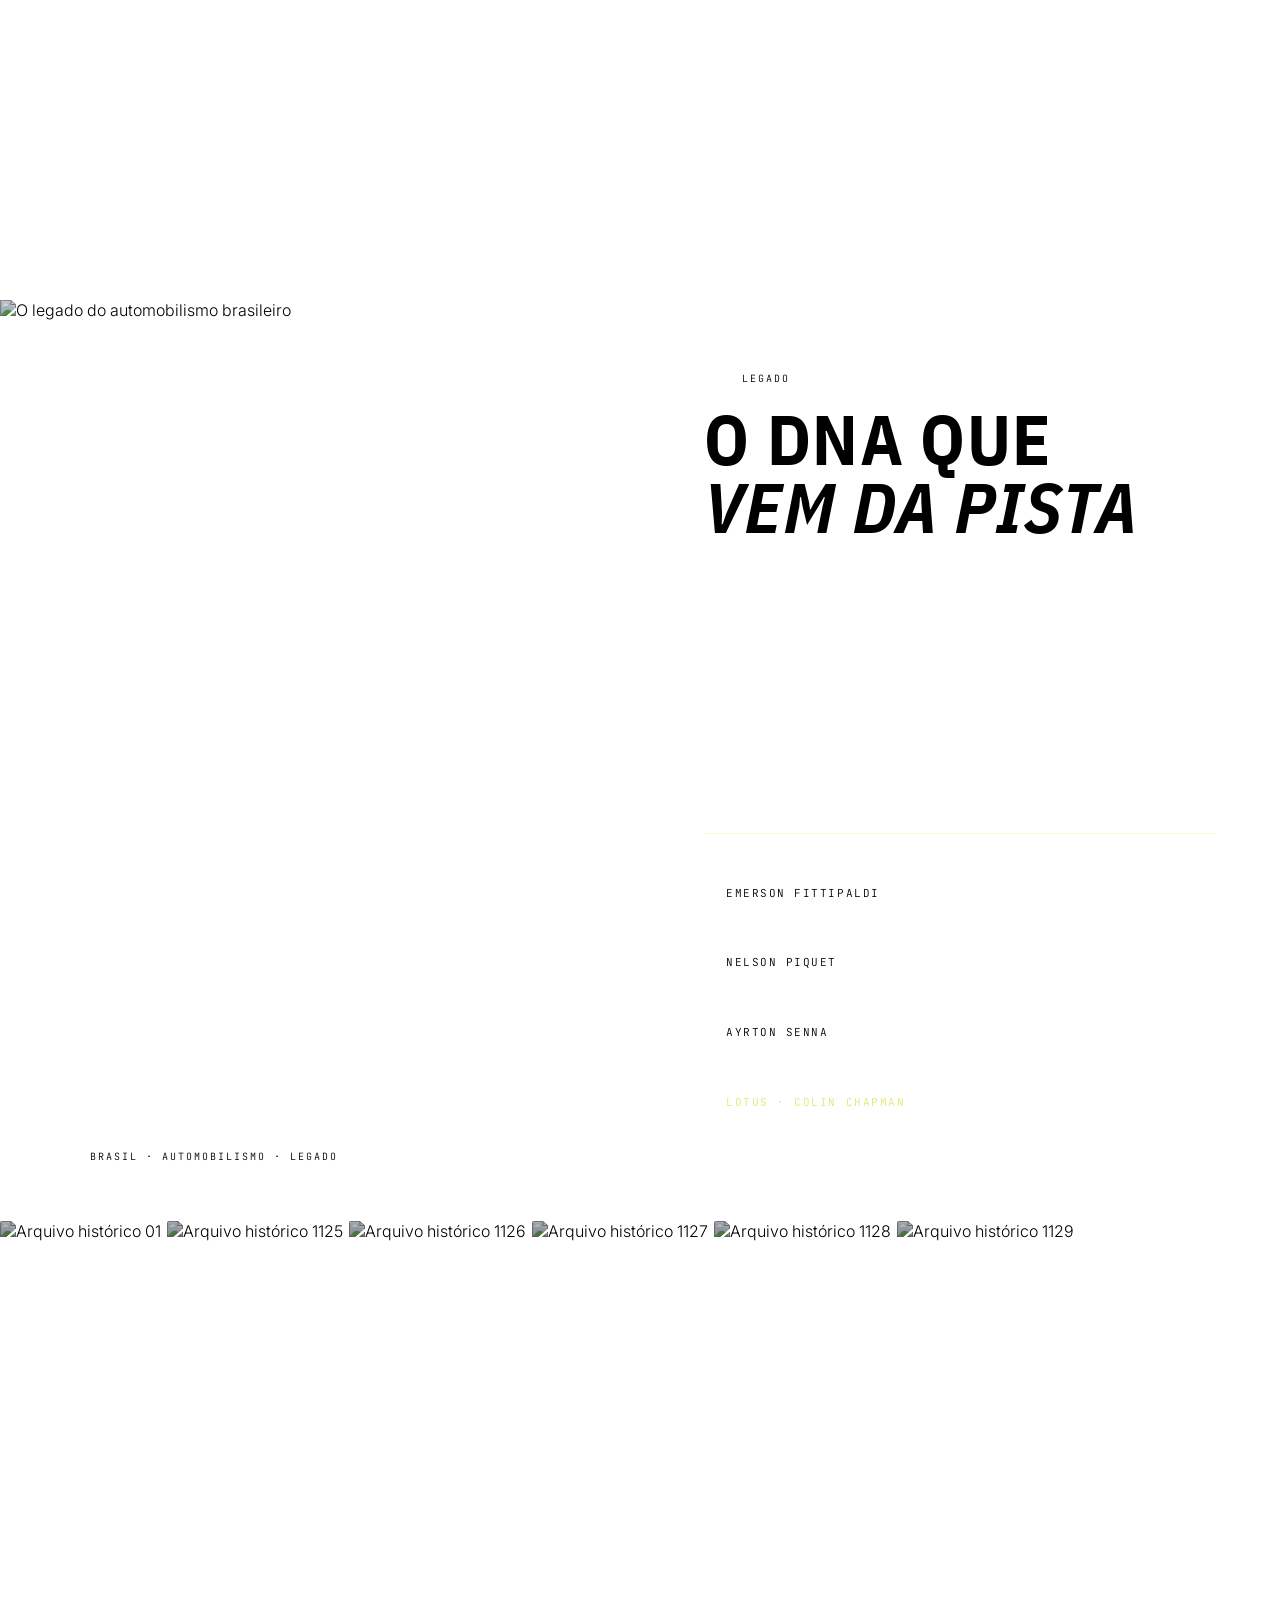
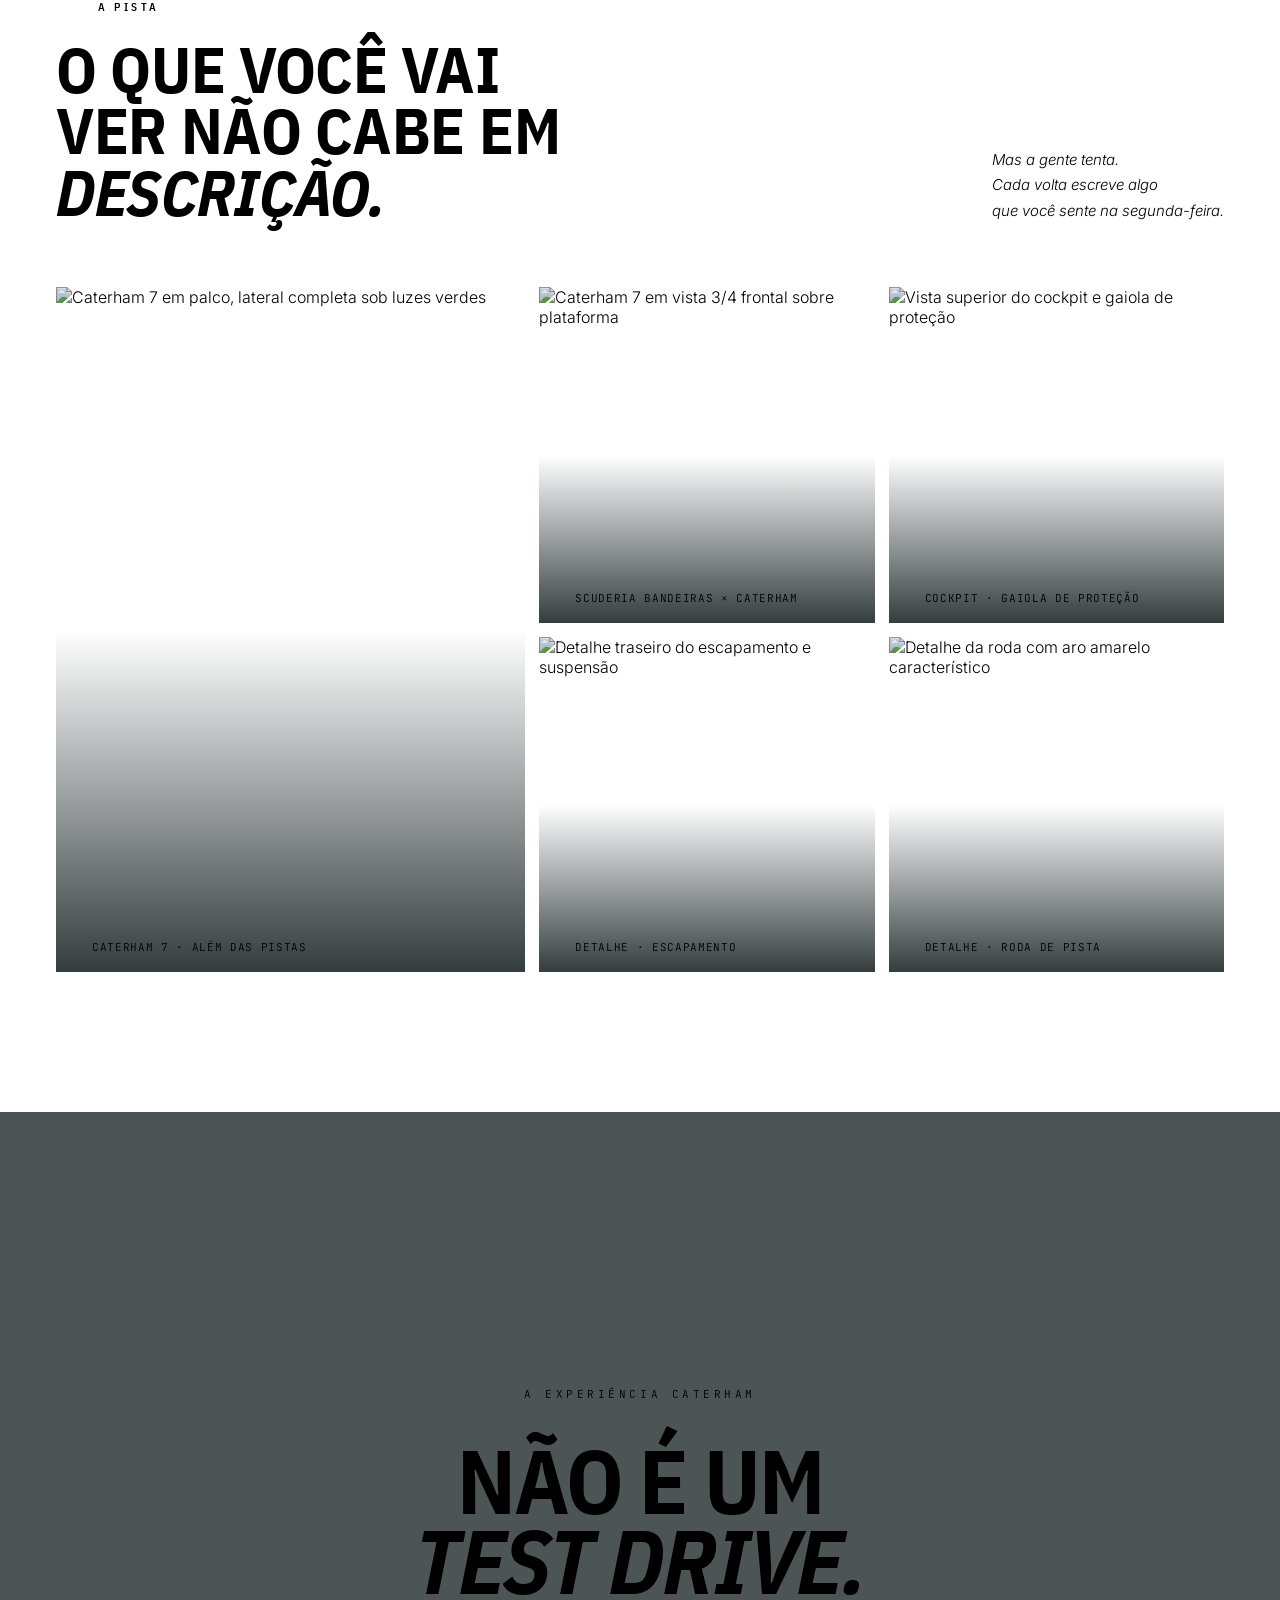
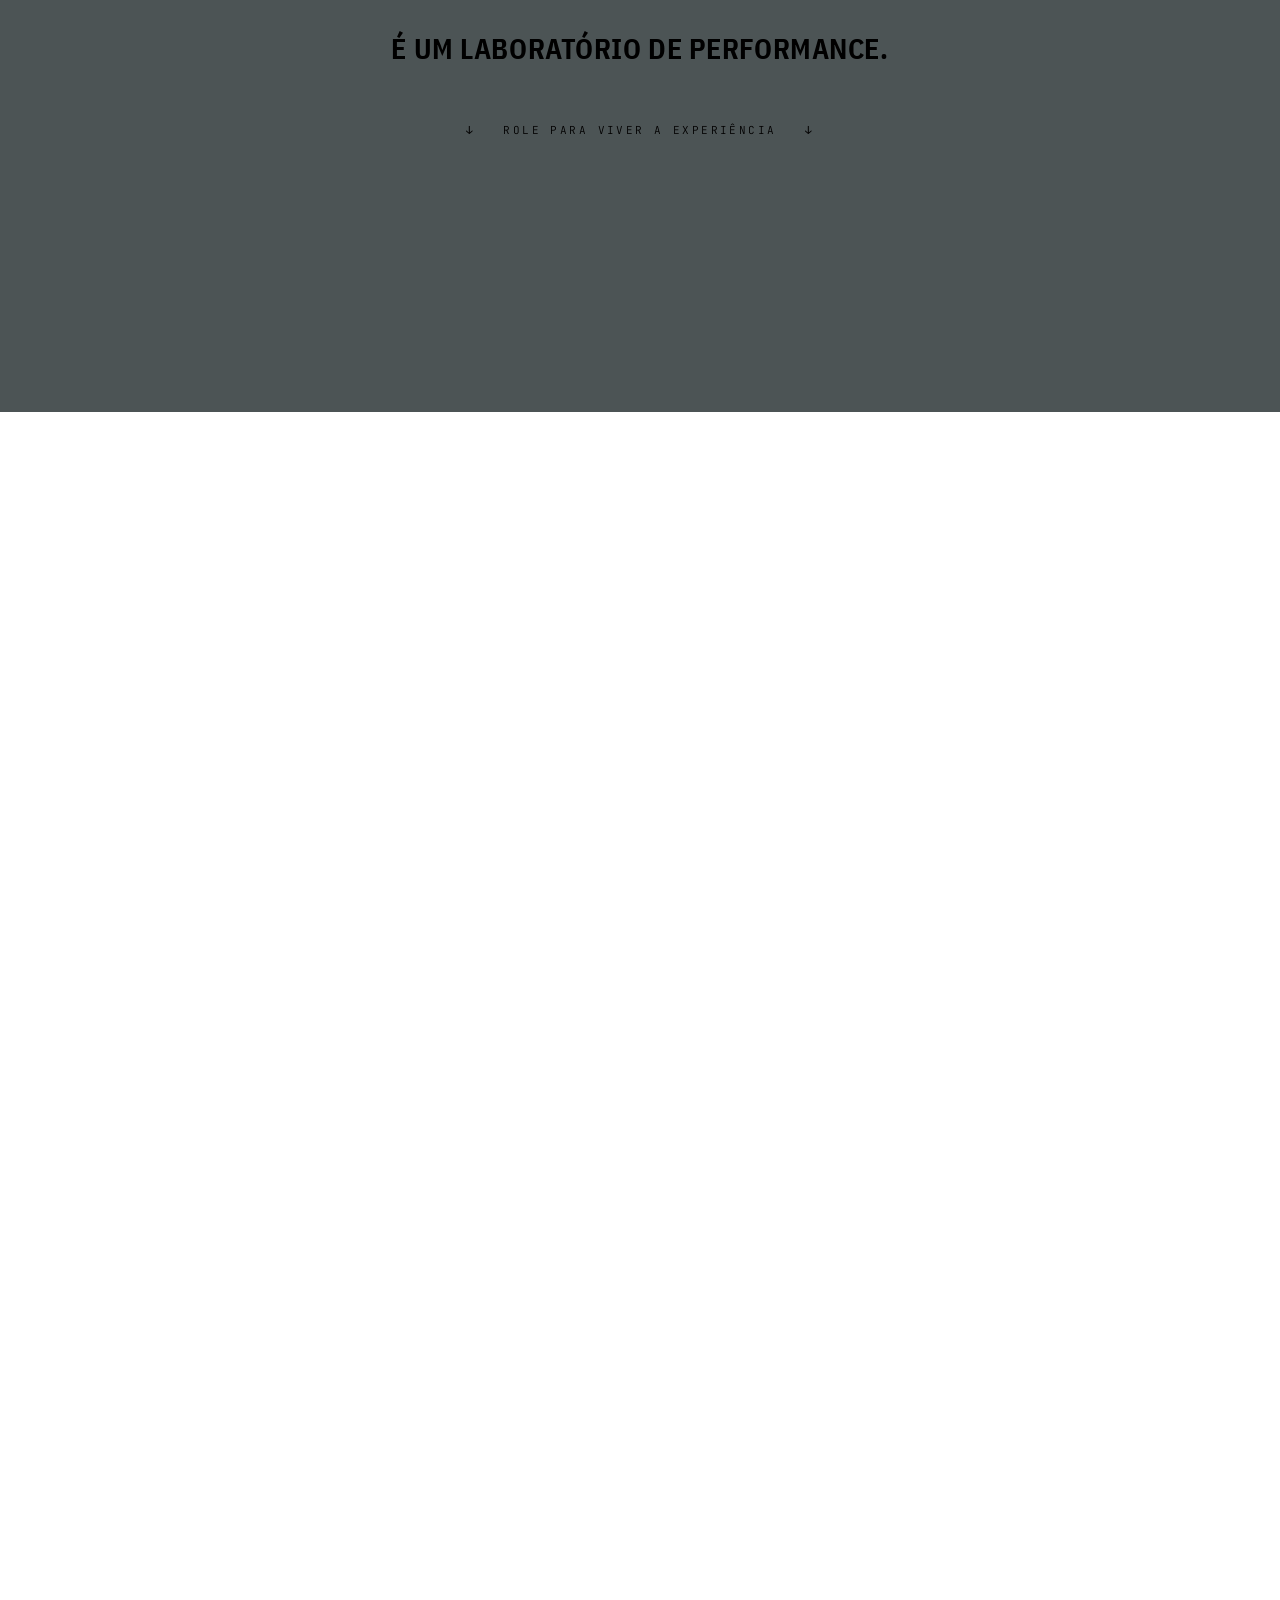
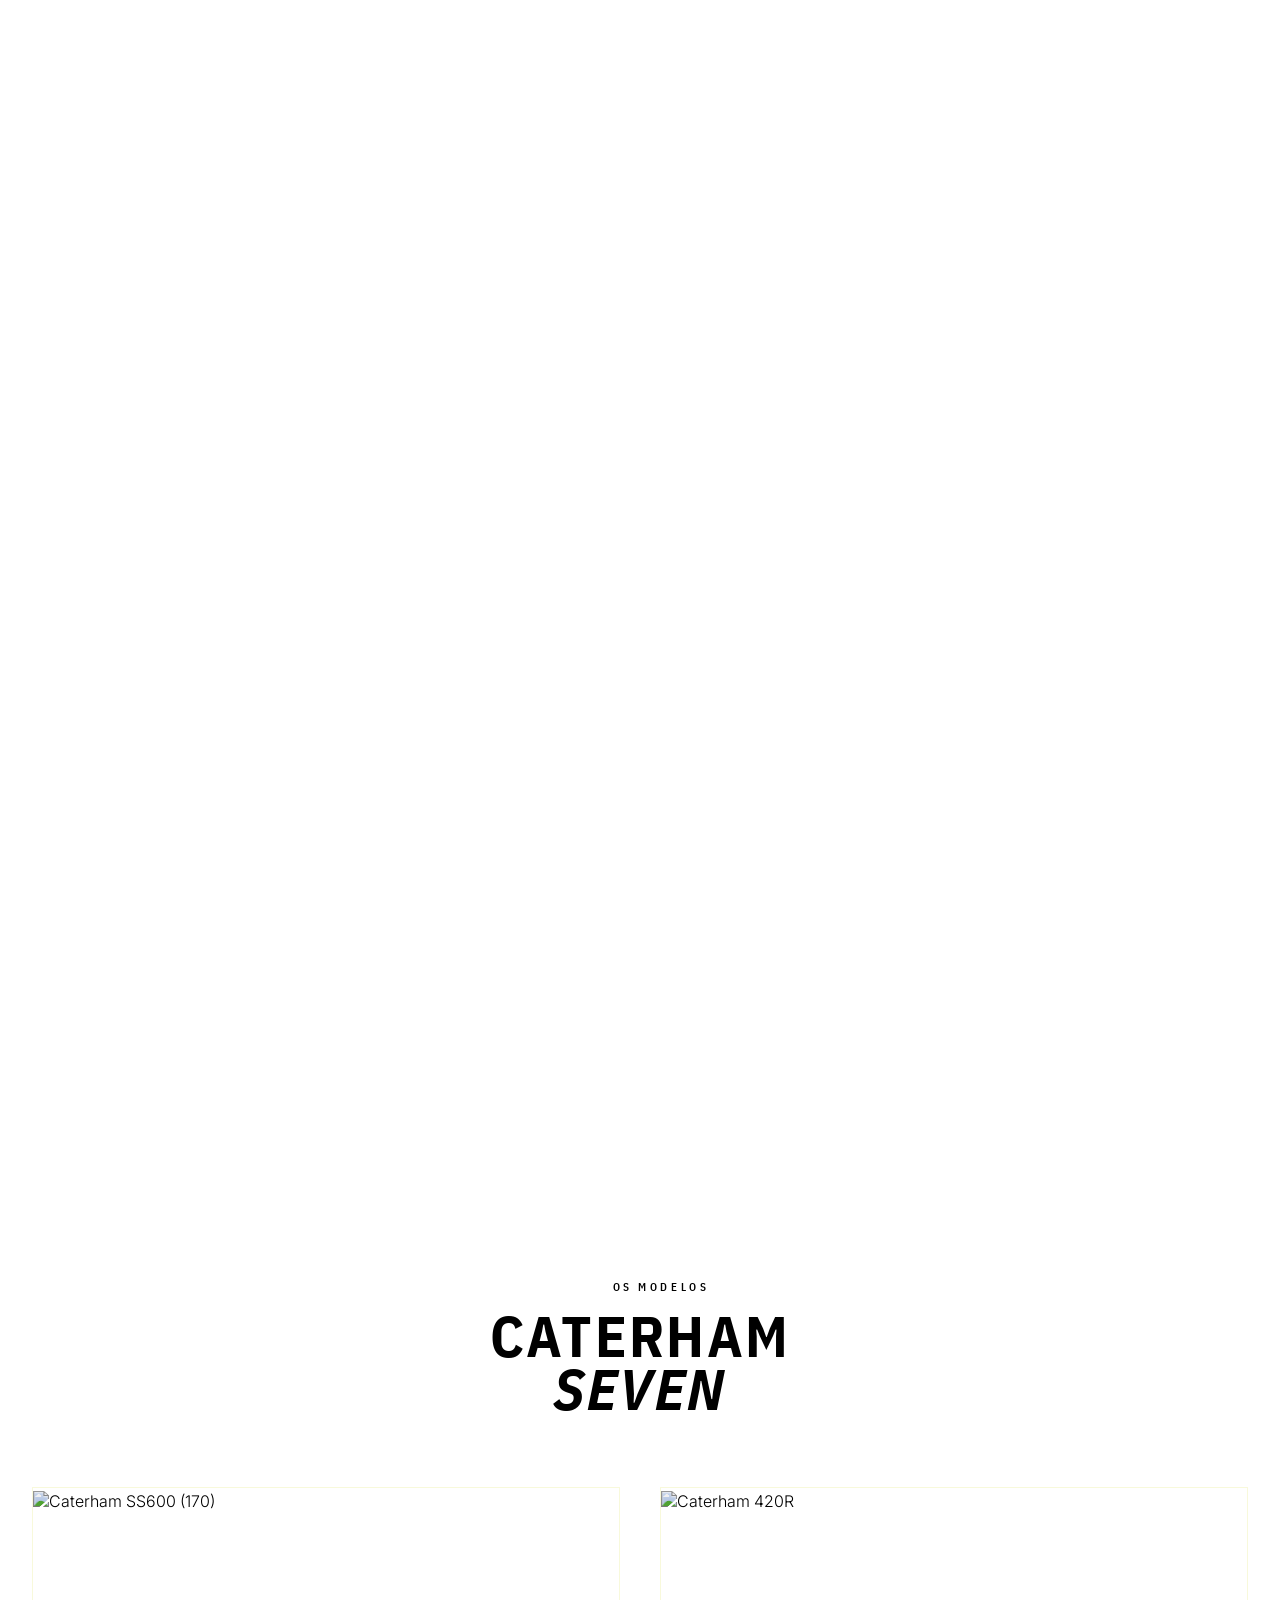
==== commit 86af82c8: "copy: atualiza headline e subheadline do hero da Race Experience Co-Authored-By: Claude Sonnet 4.6 <" ====
--- a/index.html
+++ b/index.html
@@ -7,2988 +7,9 @@
   <link rel="preconnect" href="https://fonts.googleapis.com">
   <link rel="preconnect" href="https://fonts.gstatic.com" crossorigin>
   <link href="https://fonts.googleapis.com/css2?family=IBM+Plex+Sans+Condensed:wght@400;500;600;700&family=Inter:wght@300;400;500;600&family=JetBrains+Mono:wght@400;500&display=swap" rel="stylesheet">
-  <style>
-    /* ── TOKENS ──────────────────────────────────────────────── */
-    :root {
-      --ink:       #010C0E;
-      --ink-1:     #04181A;
-      --emerald:   #023B2D;
-      --emerald-d: #021F18;
-      --teal:      #014F48;
-      --teal-l:    #016C62;
-      --lime:      #CAD302;
-      --lime-d:    #A8B002;
-      --paper:     #FBFBFC;
-      --paper-60:  rgba(251,251,252,.62);
-      --paper-40:  rgba(251,251,252,.40);
-      --paper-18:  rgba(251,251,252,.18);
-      --paper-08:  rgba(251,251,252,.08);
-      --lime-20:   rgba(202,211,2,.20);
-      --lime-12:   rgba(202,211,2,.12);
-    }
-
-    /* ── RESET ───────────────────────────────────────────────── */
-    *, *::before, *::after { box-sizing: border-box; margin: 0; padding: 0; }
-    html { scroll-behavior: smooth; background: var(--ink); }
-    img  { display: block; max-width: 100%; }
-    body {
-      background: var(--ink); color: var(--paper);
-      font-family: 'Inter', sans-serif; font-weight: 300;
-      overflow-x: hidden; -webkit-font-smoothing: antialiased;
-      cursor: none;
-    }
-
-    /* grain overlay */
-    body::before {
-      content: ''; position: fixed; inset: 0;
-      pointer-events: none; z-index: 9998; opacity: .04;
-      background: url("data:image/svg+xml,%3Csvg xmlns='http://www.w3.org/2000/svg' width='280' height='280'%3E%3Cfilter id='g'%3E%3CfeTurbulence type='fractalNoise' baseFrequency='.85' numOctaves='3' stitchTiles='stitch'/%3E%3C/filter%3E%3Crect width='280' height='280' filter='url(%23g)'/%3E%3C/svg%3E") repeat;
-    }
-
-    /* ── CURSOR ──────────────────────────────────────────────── */
-    .cur-dot, .cur-ring {
-      position: fixed; border-radius: 50%;
-      pointer-events: none; z-index: 99999;
-      transform: translate(-50%,-50%); will-change: left,top;
-    }
-    .cur-dot  { width:5px; height:5px; background: var(--lime); }
-    .cur-ring {
-      width:34px; height:34px;
-      border: 1px solid rgba(202,211,2,.40);
-      transition: width .25s, height .25s, border-color .25s, background .25s;
-    }
-    @media (hover:none) { .cur-dot,.cur-ring { display:none; } body { cursor:auto; } }
-
-    /* ── LAYOUT ──────────────────────────────────────────────── */
-    .wrap { max-width:1320px; margin:0 auto; padding:0 56px; }
-    @media (max-width:768px) { .wrap { padding:0 22px; } }
-
-    /* ── TYPE ────────────────────────────────────────────────── */
-    .display, h1, h2, h3 {
-      font-family:'IBM Plex Sans Condensed', sans-serif;
-      font-weight:700; text-transform:uppercase;
-      line-height:.92; letter-spacing:-.005em;
-      text-wrap: balance;
-    }
-    p { text-wrap: pretty; }
-    .mono {
-      font-family:'JetBrains Mono', monospace;
-      font-weight:400; letter-spacing:.04em;
-    }
-
-    /* ── SECTION LABEL (rótulo verde pequeno) ────────────────── */
-    .label {
-      display:inline-flex; align-items:center; gap:14px;
-      font-family:'IBM Plex Sans Condensed', sans-serif;
-      font-size:11px; font-weight:600; letter-spacing:.32em;
-      text-transform:uppercase; color:var(--lime);
-      padding:7px 0;
-    }
-    .label::before {
-      content:''; width:28px; height:1px; background:var(--lime);
-    }
-
-    /* ── BUTTONS ─────────────────────────────────────────────── */
-    .btn {
-      display:inline-flex; align-items:center; gap:14px;
-      font-family:'IBM Plex Sans Condensed', sans-serif;
-      font-size:13px; font-weight:700; letter-spacing:.18em; text-transform:uppercase;
-      padding:20px 34px; text-decoration:none; transition:.25s; cursor:none;
-      position:relative; overflow:hidden;
-    }
-    .btn-lime {
-      background:var(--lime); color:var(--ink);
-      box-shadow:0 0 0 1px var(--lime), 0 14px 28px -16px rgba(202,211,2,.55);
-    }
-    .btn-lime::after {
-      content:'→'; font-family:'Inter',sans-serif; font-weight:500;
-      transition:transform .25s; font-size:18px;
-    }
-    .btn-lime:hover { background:#DAE302; transform:translateY(-2px); }
-    .btn-lime:hover::after { transform:translateX(6px); }
-
-    .btn-ghost {
-      background:transparent; color:var(--paper);
-      border:1px solid var(--paper-18);
-    }
-    .btn-ghost:hover { border-color:var(--lime); color:var(--lime); }
-
-    /* checker icon */
-    .flag {
-      width:16px; height:16px; display:inline-block;
-      background:
-        conic-gradient(var(--ink) 25%, transparent 25% 50%, var(--ink) 50% 75%, transparent 75%);
-      background-size:8px 8px; background-color:var(--paper);
-    }
-    .btn-lime .flag { background-color:var(--ink); background-image:
-      conic-gradient(var(--lime) 25%, transparent 25% 50%, var(--lime) 50% 75%, transparent 75%); }
-
-    @media (max-width:600px) {
-      .btn {
-        padding:14px 22px; font-size:12px; gap:10px;
-        width:100%; justify-content:center;
-      }
-      .hero-cta { flex-direction:column; align-items:stretch; }
-      .hero-cta .small { margin-left:0; text-align:center; }
-    }
-
-    /* ── REVEAL ──────────────────────────────────────────────── */
-    [data-r] {
-      opacity:0; transition:opacity .9s ease, transform .9s cubic-bezier(.2,.8,.2,1);
-      transform:translateY(28px);
-    }
-    [data-r="left"]  { transform:translateX(-32px); }
-    [data-r="right"] { transform:translateX(32px); }
-    [data-r="up"]    { transform:translateY(40px); }
-    [data-r].in      { opacity:1; transform:none; }
-    .d1 { transition-delay:.08s; }
-    .d2 { transition-delay:.18s; }
-    .d3 { transition-delay:.28s; }
-    .d4 { transition-delay:.38s; }
-    .d5 { transition-delay:.48s; }
-
-    /* ── PROGRESS BAR ────────────────────────────────────────── */
-    .progress {
-      position:fixed; top:0; left:0; height:2px;
-      background:var(--lime); width:0%; z-index:9997;
-      transition:width .1s linear;
-    }
-
-    /* ── HEADER ──────────────────────────────────────────────── */
-    .topbar {
-      position:fixed; top:0; left:0; right:0; z-index:50;
-      display:flex; align-items:center; justify-content:space-between;
-      padding:22px 56px;
-      background:linear-gradient(180deg, rgba(1,12,14,.85) 0%, rgba(1,12,14,0) 100%);
-      backdrop-filter:blur(8px);
-      transition:padding .3s, background .3s;
-    }
-    .topbar.scrolled {
-      padding:14px 56px;
-      background:rgba(1,12,14,.92);
-      border-bottom:1px solid var(--paper-08);
-    }
-    .topbar-l img { height:38px; }
-    .topbar-r {
-      display:flex; align-items:center; gap:24px;
-    }
-    .topbar-meta {
-      font-family:'JetBrains Mono', monospace;
-      font-size:11px; color:var(--paper-60); letter-spacing:.06em;
-    }
-    .topbar-meta span { color:var(--lime); }
-    .topbar .btn { padding:12px 22px; font-size:11px; }
-    @media (max-width:760px) {
-      .topbar { padding:16px 22px; justify-content:center; }
-      .topbar-r { display:none; }
-    }
-
-    /* ════════════════════════════════════════════════════════
-       §1  HERO
-    ════════════════════════════════════════════════════════ */
-    #hero {
-      position:relative; min-height:100vh;
-      display:flex; flex-direction:column;
-      padding-top:104px;
-      background:
-        radial-gradient(80% 60% at 80% 20%, rgba(1,79,72,.35) 0%, transparent 60%),
-        radial-gradient(60% 50% at 10% 90%, rgba(2,59,45,.55) 0%, transparent 60%),
-        var(--ink);
-      overflow:hidden;
-    }
-    .hero-bg {
-      position:absolute; inset:0;
-      background:url('Brand/IMAGENS PAGINA/BACKGROUND.png') center 50% / cover no-repeat;
-      opacity:.32;
-      mix-blend-mode:luminosity;
-      transform:scale(1.06);
-      transition:transform 7s cubic-bezier(.16,1,.3,1), opacity 1.2s ease;
-    }
-    .hero-bg.go { transform:scale(1); }
-.hero-veil {
-      position:absolute; inset:0;
-      background:
-        linear-gradient(180deg, rgba(1,12,14,.55) 0%, rgba(1,12,14,.2) 30%, rgba(1,12,14,.85) 78%, var(--ink) 100%),
-        linear-gradient(108deg, rgba(2,59,45,.55) 0%, transparent 50%);
-    }
-    /* diagonal racing stripes */
-    .hero-stripes {
-      position:absolute; right:-80px; top:140px; width:280px; height:60px;
-      background:repeating-linear-gradient(
-        -22deg,
-        var(--lime) 0 6px,
-        transparent 6px 14px
-      );
-      opacity:.65; transform:rotate(-22deg);
-      mask-image:linear-gradient(90deg, transparent 0%, #000 30%, #000 70%, transparent 100%);
-    }
-    @media (max-width:900px){ .hero-stripes { display:none; } }
-
-    .hero-grid {
-      position:relative; z-index:5; flex:1;
-      display:flex; flex-direction:column; align-items:center;
-      justify-content:flex-end; text-align:center;
-      gap:60px;
-      padding:0 56px 88px;
-    }
-    .hero-main { width:100%; display:flex; flex-direction:column; align-items:center; }
-    @media (max-width:980px){
-      .hero-grid { padding:0 22px 60px; gap:40px; }
-    }
-    @media (max-width:640px){
-      #hero { min-height: 75vh; padding-top: 80px; }
-      .hero-grid { padding: 0 20px 44px; justify-content: flex-end; }
-    }
-
-    .hero-num {
-      font-family:'JetBrains Mono', monospace;
-      font-size:11px; color:var(--paper-40); letter-spacing:.16em;
-      margin-bottom:32px; display:inline-flex; align-items:center; gap:12px;
-      justify-content:center;
-    }
-    .hero-num::before, .hero-num::after {
-      content:''; width:60px; height:1px; background:var(--paper-18);
-    }
-
-    .hero-h1 {
-      font-size:clamp(58px, 11vw, 168px);
-      line-height:.86; letter-spacing:-.018em;
-      color:var(--paper);
-      margin-bottom:36px;
-      text-align:center;
-    }
-    .hero-h1 .lime { color:var(--lime); font-style:italic; }
-    .hero-h1 .out  {
-      -webkit-text-stroke:1.5px var(--paper);
-      color:transparent;
-    }
-
-    .hero-sub {
-      font-family:'Inter', sans-serif;
-      font-size:clamp(15px, 1.4vw, 18px); font-weight:300;
-      line-height:1.65; color:var(--paper-60);
-      max-width:620px; margin:0 auto 42px;
-      text-align:center;
-    }
-    .hero-sub strong { color:var(--paper); font-weight:500; }
-
-    .hero-cta { display:flex; flex-wrap:wrap; gap:14px; align-items:center; justify-content:center; }
-    .hero-cta .small {
-      font-family:'JetBrains Mono', monospace;
-      font-size:11px; color:var(--paper-40); letter-spacing:.06em;
-      margin-left:8px;
-    }
-
-    /* hero side card (date) — floats top-right */
-    .hero-card {
-      position:absolute; top:130px; right:56px; z-index:6;
-      background:var(--emerald-d);
-      border:1px solid var(--paper-08);
-      padding:24px 22px;
-      width:220px;
-    }
-    @media (max-width:1100px){ .hero-card { display:none; } }
-    .hero-card::before {
-      content:''; position:absolute; top:0; left:0; width:36px; height:3px;
-      background:var(--lime);
-    }
-    .hero-card .lbl {
-      font-family:'JetBrains Mono', monospace;
-      font-size:10px; letter-spacing:.28em; text-transform:uppercase;
-      color:var(--paper-40); margin-bottom:18px;
-    }
-    .hero-card .day {
-      font-family:'IBM Plex Sans Condensed', sans-serif;
-      font-weight:700; font-size:96px; line-height:.85;
-      color:var(--paper);
-    }
-    .hero-card .month {
-      font-family:'IBM Plex Sans Condensed', sans-serif;
-      font-weight:700; font-size:24px; text-transform:uppercase;
-      letter-spacing:.06em; color:var(--lime); margin-top:6px;
-    }
-    .hero-card .year {
-      font-family:'JetBrains Mono', monospace;
-      font-size:12px; color:var(--paper-40); letter-spacing:.16em;
-      margin-top:18px; padding-top:16px; border-top:1px dashed var(--paper-08);
-    }
-    @media (max-width:980px){
-      .hero-card { max-width:280px; }
-    }
-
-    /* hero ticker */
-    .ticker {
-      position:relative; z-index:5;
-      border-top:1px solid var(--paper-08);
-      border-bottom:1px solid var(--paper-08);
-      background:rgba(2,31,24,.4);
-      overflow:hidden; padding:14px 0;
-    }
-    .ticker-track {
-      display:flex; gap:64px;
-      animation:slide 40s linear infinite;
-      white-space:nowrap;
-    }
-    .ticker-track span {
-      font-family:'IBM Plex Sans Condensed', sans-serif;
-      font-weight:600; font-size:13px; letter-spacing:.22em;
-      text-transform:uppercase; color:var(--paper-60);
-      display:flex; align-items:center; gap:18px;
-    }
-    .ticker-track span::after {
-      content:'■'; color:var(--lime); font-size:8px;
-    }
-    @keyframes slide {
-      from { transform:translateX(0); }
-      to   { transform:translateX(-50%); }
-    }
-
-    /* ════════════════════════════════════════════════════════
-       §2  EXPERIÊNCIA
-    ════════════════════════════════════════════════════════ */
-    #exp { padding:140px 0 0; background:var(--ink); position:relative; }
-    .exp-g {
-      display:grid; grid-template-columns:1fr 1fr; gap:96px;
-      align-items:start; margin-bottom:96px;
-    }
-    @media (max-width:960px){ .exp-g { grid-template-columns:1fr; gap:48px; } }
-
-    .exp-h2 {
-      font-size:clamp(28px, 5.5vw, 78px);
-      line-height:.95; letter-spacing:-.01em;
-      color:var(--paper); margin-top:18px;
-    }
-    @media (max-width:600px) {
-      .exp-h2 { font-size:26px; line-height:1.05; }
-      .exp-h2 br { display:none; }
-    }
-    .exp-h2 em { color:var(--lime); font-style:italic; font-weight:700; }
-
-    .exp-body p {
-      font-family:'Inter', sans-serif; font-weight:300;
-      font-size:17px; line-height:1.78; color:var(--paper-60);
-    }
-    .exp-body p + p { margin-top:22px; }
-    .exp-body strong { color:var(--paper); font-weight:500; }
-    .exp-body .nada {
-      font-family:'IBM Plex Sans Condensed', sans-serif; font-weight:700;
-      text-transform:uppercase; letter-spacing:.04em;
-      font-size:24px; color:var(--lime);
-      margin-top:32px; display:inline-block;
-      padding:10px 0; border-top:2px solid var(--lime); border-bottom:2px solid var(--lime);
-    }
-
-    /* full-bleed strip — 1 dia completo */
-    .exp-strip {
-      background:var(--lime); color:var(--ink);
-      padding:46px 0; position:relative; overflow:hidden;
-    }
-    .exp-strip::before, .exp-strip::after {
-      content:''; position:absolute; top:0; bottom:0;
-      width:120px;
-      background:repeating-linear-gradient(
-        45deg,
-        var(--ink) 0 10px,
-        var(--lime) 10px 20px
-      );
-    }
-    .exp-strip::before { left:0; mask-image:linear-gradient(90deg, #000, transparent); }
-    .exp-strip::after  { right:0; mask-image:linear-gradient(-90deg, #000, transparent); }
-    .exp-strip-in {
-      max-width:1320px; margin:0 auto; padding:0 56px;
-      display:flex; align-items:center; justify-content:center; gap:42px;
-      flex-wrap:wrap; text-align:center;
-    }
-    .exp-strip-in .blk {
-      font-family:'IBM Plex Sans Condensed', sans-serif; font-weight:700;
-      text-transform:uppercase; letter-spacing:.02em;
-      font-size:clamp(22px, 3.4vw, 42px); color:var(--ink);
-    }
-    .exp-strip-in .blk em { font-style:italic; }
-    .exp-strip-in .sep {
-      width:8px; height:8px; background:var(--ink); border-radius:50%;
-    }
-
-    /* ════════════════════════════════════════════════════════
-       §3  PARA QUEM
-    ════════════════════════════════════════════════════════ */
-    #who {
-      background:var(--emerald-d); padding:140px 0;
-      position:relative; overflow:hidden;
-    }
-    #who::before {
-      content:''; position:absolute; inset:0;
-      background:
-        radial-gradient(50% 50% at 80% 0%, rgba(1,79,72,.45) 0%, transparent 60%),
-        radial-gradient(40% 40% at 0% 100%, rgba(202,211,2,.06) 0%, transparent 60%);
-      pointer-events:none;
-    }
-    .who-head {
-      max-width:880px; margin:0 auto 80px; position:relative; z-index:2;
-      text-align:center;
-    }
-    .who-head .label { justify-content:center; }
-    .who-h2 {
-      font-size:clamp(36px, 5.2vw, 78px);
-      line-height:.96; color:var(--paper); margin-top:20px;
-    }
-    .who-h2 em { color:var(--lime); font-style:italic; }
-    .who-sub {
-      font-family:'Inter', sans-serif; font-weight:300;
-      font-size:18px; line-height:1.7; color:var(--paper-60);
-      margin:24px auto 0; max-width:600px;
-    }
-
-    .who-g {
-      display:grid; grid-template-columns:repeat(4, 1fr);
-      gap:1px; background:var(--paper-08);
-      border:1px solid var(--paper-08);
-      position:relative; z-index:2;
-    }
-    .who-c {
-      background:var(--emerald-d);
-      padding:42px 30px 38px; position:relative;
-      transition:background .3s ease, transform .3s ease;
-      display:flex; flex-direction:column; min-height:340px;
-    }
-    .who-c:hover { background:var(--emerald); }
-    .who-c:hover .who-arrow { transform:translateX(6px); color:var(--lime); }
-    .who-c:hover .who-bar { width:100%; }
-
-    .who-n {
-      font-family:'JetBrains Mono', monospace;
-      font-size:13px; color:var(--lime); letter-spacing:.16em;
-      margin-bottom:30px;
-    }
-    .who-bar {
-      width:32px; height:2px; background:var(--lime);
-      margin-bottom:22px; transition:width .5s cubic-bezier(.16,1,.3,1);
-    }
-    .who-t {
-      font-family:'IBM Plex Sans Condensed', sans-serif;
-      font-weight:700; font-size:24px; text-transform:uppercase;
-      letter-spacing:.005em; color:var(--paper); margin-bottom:18px;
-      line-height:1.05;
-    }
-    .who-p {
-      font-family:'Inter', sans-serif; font-weight:300;
-      font-size:14.5px; line-height:1.7; color:var(--paper-60);
-      flex:1;
-    }
-    .who-arrow {
-      margin-top:24px; font-family:'IBM Plex Sans Condensed', sans-serif;
-      font-weight:600; font-size:18px; color:var(--paper-40);
-      transition:transform .3s ease, color .3s ease;
-    }
-    @media (max-width:1100px){ .who-g { grid-template-columns:repeat(2,1fr); } }
-    @media (max-width:560px){ .who-g { grid-template-columns:1fr; } }
-
-    .who-cta { margin-top:64px; text-align:center; position:relative; z-index:2; }
-
-    /* ════════════════════════════════════════════════════════
-       §4  GALERIA
-    ════════════════════════════════════════════════════════ */
-    #gallery { padding:140px 0; background:var(--ink); }
-    .gal-head {
-      display:grid; grid-template-columns:1fr auto;
-      align-items:end; gap:40px; margin-bottom:64px;
-    }
-    .gal-h2 {
-      font-size:clamp(36px, 5vw, 72px);
-      line-height:.96; color:var(--paper); margin-top:18px; max-width:780px;
-    }
-    .gal-h2 em { color:var(--lime); font-style:italic; }
-    .gal-sub {
-      font-family:'Inter', sans-serif; font-weight:300;
-      font-size:15px; line-height:1.7; color:var(--paper-60);
-      max-width:280px; text-align:right; font-style:italic;
-    }
-    @media (max-width:820px){
-      .gal-head { grid-template-columns:1fr; }
-      .gal-sub { text-align:left; max-width:none; }
-    }
-
-    .gal-grid {
-      display:grid;
-      grid-template-columns:1.4fr 1fr 1fr;
-      grid-template-rows:auto auto;
-      gap:14px;
-    }
-    .gal-cell {
-      position:relative; overflow:hidden;
-      background:var(--emerald-d);
-      aspect-ratio: 4/3;
-    }
-    .gal-cell img {
-      width:100%; height:100%; object-fit:cover;
-      transition:transform 1.2s cubic-bezier(.2,.8,.2,1), filter .6s;
-      filter:saturate(.85) brightness(.9);
-    }
-    .gal-cell:hover img { transform:scale(1.06); filter:saturate(1) brightness(1); }
-    .gal-cell::after {
-      content:''; position:absolute; inset:0;
-      background:linear-gradient(180deg, transparent 50%, rgba(1,12,14,.8) 100%);
-      pointer-events:none;
-    }
-    .gal-cap {
-      position:absolute; bottom:18px; left:20px; right:20px;
-      z-index:2; color:var(--paper);
-      font-family:'JetBrains Mono', monospace;
-      font-size:11px; letter-spacing:.06em;
-      display:flex; align-items:center; gap:10px;
-    }
-    .gal-cap::before {
-      content:''; width:6px; height:6px; background:var(--lime); flex-shrink:0;
-    }
-    .gal-1 { grid-row:1 / 3; aspect-ratio:auto; }
-    .gal-2 { aspect-ratio:1/1; }
-    .gal-3 { aspect-ratio:1/1; }
-    .gal-4 { aspect-ratio:1/1; }
-    .gal-5 { aspect-ratio:1/1; }
-    @media (max-width:820px){
-      .gal-grid { grid-template-columns:1fr 1fr; }
-      .gal-1 { grid-row:auto; aspect-ratio:4/3; }
-    }
-    @media (max-width:520px){
-      .gal-grid { grid-template-columns:1fr; }
-    }
-
-    /* ════════════════════════════════════════════════════════
-       §5  LARGADA
-    ════════════════════════════════════════════════════════ */
-    #start {
-      position:relative; padding:160px 0 140px;
-      background:
-        linear-gradient(180deg, var(--ink) 0%, var(--emerald-d) 60%, var(--ink) 100%);
-      overflow:hidden;
-    }
-    .start-bg {
-      position:absolute; inset:0;
-      background:url('Brand/IMAGENS PAGINA/BG.png') center / cover no-repeat;
-      opacity:.05;
-    }
-    /* finish-line graphic */
-    .finish-line {
-      position:absolute; left:0; right:0; top:50%; height:48px;
-      transform:translateY(-50%);
-      background:repeating-linear-gradient(
-        90deg,
-        var(--paper) 0 28px,
-        var(--ink) 28px 56px
-      );
-      opacity:.05;
-    }
-
-    .start-in { position:relative; z-index:2; text-align:center; }
-    .start-in > .label { justify-content:center; }
-    .start-h2 {
-      font-size:clamp(46px, 7vw, 108px);
-      line-height:.92; color:var(--paper);
-      max-width:1100px; margin:0 auto;
-    }
-    .start-h2 em { color:var(--lime); font-style:italic; }
-    .start-p {
-      font-family:'Inter', sans-serif; font-weight:300;
-      font-size:18px; line-height:1.78; color:var(--paper-60);
-      max-width:680px; margin:32px auto 0;
-    }
-    .start-p strong { color:var(--paper); font-weight:500; }
-
-    .start-info {
-      margin-top:72px;
-      display:grid; grid-template-columns:repeat(3, 1fr);
-      gap:1px; background:var(--paper-08);
-      border:1px solid var(--paper-08);
-    }
-    .start-info > div {
-      background:rgba(1,12,14,.7);
-      padding:32px 30px;
-    }
-    .info-l {
-      font-family:'JetBrains Mono', monospace;
-      font-size:11px; color:var(--lime); letter-spacing:.24em;
-      text-transform:uppercase; margin-bottom:16px;
-      display:flex; align-items:center; gap:10px;
-    }
-    .info-l svg { width:14px; height:14px; }
-    .info-v {
-      font-family:'IBM Plex Sans Condensed', sans-serif;
-      font-weight:700; font-size:clamp(22px, 2.4vw, 32px);
-      text-transform:uppercase; color:var(--paper);
-      letter-spacing:.005em; line-height:1.05;
-    }
-    .info-s {
-      font-family:'Inter', sans-serif; font-weight:300;
-      font-size:14px; color:var(--paper-60); margin-top:8px;
-    }
-    @media (max-width:820px){
-      .start-info { grid-template-columns:1fr; }
-    }
-
-    .start-fin {
-      margin-top:80px;
-      display:grid; grid-template-columns:1.2fr 1fr;
-      gap:56px; align-items:center;
-      padding-top:60px; border-top:1px solid var(--paper-08);
-      text-align:left;
-    }
-    .start-fin-q {
-      font-family:'IBM Plex Sans Condensed', sans-serif;
-      font-weight:700; font-size:clamp(28px, 3.6vw, 46px);
-      line-height:1; text-transform:uppercase;
-      letter-spacing:-.005em; color:var(--paper);
-      text-align:left;
-    }
-    .start-fin-q .quiet { color:var(--paper-40); display:block; font-style:italic; font-weight:600; }
-    .start-fin-q em { color:var(--lime); font-style:italic; }
-    .start-fin-cta { text-align:right; }
-    @media (max-width:820px){
-      .start-fin { grid-template-columns:1fr; }
-      .start-fin-cta { text-align:left; }
-    }
-
-    /* ════════════════════════════════════════════════════════
-       §6  PILOTOS
-    ════════════════════════════════════════════════════════ */
-    #pilots {
-      position:relative; padding:140px 0 0;
-      background:var(--ink); overflow:hidden;
-    }
-    .pilots-head {
-      max-width:880px; margin:0 auto 72px; text-align:center;
-      position:relative; z-index:2;
-    }
-    .pilots-head .label { justify-content:center; }
-    .pilots-h2 {
-      font-size:clamp(36px, 5.2vw, 78px);
-      line-height:.96; color:var(--paper); margin-top:20px;
-    }
-    .pilots-h2 em { color:var(--lime); font-style:italic; }
-    .pilots-sub {
-      font-family:'Inter', sans-serif; font-weight:300;
-      font-size:17px; line-height:1.7; color:var(--paper-60);
-      margin:24px auto 0; max-width:620px;
-    }
-
-    .pilots-img-wrap {
-      position:relative; width:100%; overflow:hidden;
-      background:var(--emerald-d);
-    }
-    .pilots-img-wrap img {
-      display:block; width:100%; height:auto;
-      transition:transform 1.6s cubic-bezier(.2,.8,.2,1);
-    }
-    .pilots-img-wrap:hover img { transform:scale(1.03); }
-    .pilots-img-wrap::after {
-      content:''; position:absolute; inset:0;
-      background:linear-gradient(
-        180deg,
-        rgba(1,12,14,.35) 0%,
-        transparent 30%,
-        transparent 60%,
-        rgba(1,12,14,.95) 100%
-      );
-      pointer-events:none;
-    }
-
-    .pilots-names {
-      position:absolute; bottom:36px; left:0; right:0; z-index:3;
-      display:flex; justify-content:center; flex-wrap:wrap;
-      gap:8px 36px;
-      padding:0 56px;
-    }
-    .pilots-names li {
-      list-style:none;
-      font-family:'IBM Plex Sans Condensed', sans-serif;
-      font-weight:700; font-size:clamp(14px, 1.4vw, 18px);
-      text-transform:uppercase; letter-spacing:.06em;
-      color:var(--paper);
-      display:flex; align-items:center; gap:14px;
-    }
-    .pilots-names li::after {
-      content:''; width:6px; height:6px; background:var(--lime);
-      border-radius:50%; opacity:.6;
-    }
-    .pilots-names li:last-child::after { display:none; }
-    @media (max-width:760px){
-      .pilots-names { position:relative; bottom:auto; padding:32px 22px 8px; background:var(--ink); }
-    }
-
-    .pilots-foot {
-      max-width:1320px; margin:0 auto;
-      padding:64px 56px 0;
-      text-align:center;
-    }
-    .pilots-foot p {
-      font-family:'Inter', sans-serif; font-weight:300; font-style:italic;
-      font-size:15px; line-height:1.7; color:var(--paper-40);
-      max-width:580px; margin:0 auto;
-    }
-    @media (max-width:760px){
-      .pilots-foot { padding:40px 22px 0; }
-    }
-
-    /* ════════════════════════════════════════════════════════
-       FOOTER
-    ════════════════════════════════════════════════════════ */
-    footer {
-      background:var(--ink-1);
-      border-top:1px solid var(--paper-08);
-      padding:48px 56px 32px;
-    }
-    .foot-in {
-      max-width:1320px; margin:0 auto;
-      display:grid; grid-template-columns:1fr auto 1fr;
-      gap:40px; align-items:center;
-    }
-    .foot-l img { height:40px; opacity:.7; }
-    .foot-c {
-      text-align:center;
-      font-family:'JetBrains Mono', monospace;
-      font-size:11px; color:var(--paper-40); letter-spacing:.16em;
-    }
-    .foot-c span { color:var(--lime); }
-    .foot-r { text-align:right; }
-    .foot-r a {
-      font-family:'IBM Plex Sans Condensed', sans-serif;
-      font-weight:600; font-size:12px; text-transform:uppercase;
-      letter-spacing:.18em; color:var(--paper-60);
-      text-decoration:none; transition:color .25s;
-      display:inline-flex; align-items:center; gap:10px;
-    }
-    .foot-r a:hover { color:var(--lime); }
-    @media (max-width:760px){
-      footer { padding:36px 22px 28px; }
-      .foot-in { grid-template-columns:1fr; text-align:center; gap:24px; }
-      .foot-r { text-align:center; }
-    }
-
-    /* ── ONDE O FORMATO SE ENCAIXA — 2 colunas ── */
-    .fmt-grid {
-      display: grid;
-      grid-template-columns: 1fr 1fr;
-      min-height: 680px;
-    }
-    .fmt-img-col {
-      position: relative;
-      overflow: hidden;
-    }
-    .fmt-img-col img {
-      transition: transform 1.2s cubic-bezier(.2,.8,.2,1);
-    }
-    .fmt-img-col:hover img { transform: scale(1.04); }
-    .fmt-text-col {
-      display: flex;
-      flex-direction: column;
-      justify-content: center;
-      padding: clamp(48px, 7vw, 100px) clamp(40px, 6vw, 88px);
-    }
-    @media (max-width: 900px) {
-      .fmt-grid { grid-template-columns: 1fr; }
-      .fmt-img-col { min-height: 380px; }
-      .fmt-text-col { padding: 56px 32px; }
-    }
-    @media (max-width: 640px) {
-      .fmt-img-col { min-height: 280px; }
-      .fmt-text-col { padding: 44px 24px; }
-    }
-
-    /* ════════════════════════════════════════════════════════
-       §REEL  VIDEO FULLSCREEN
-    ════════════════════════════════════════════════════════ */
-    #reel {
-      position:relative; width:100%;
-      height:100vh; height:100svh;
-      overflow:hidden; background:var(--ink);
-    }
-    #reel video {
-      position:absolute; inset:0;
-      width:100%; height:100%; object-fit:cover;
-    }
-    .reel-desk { display:block; }
-    .reel-mob  { display:none; }
-    @media (max-width:768px) {
-      .reel-desk { display:none; }
-      .reel-mob  { display:block; }
-    }
-    .reel-sound {
-      position:absolute; bottom:28px; right:28px; z-index:10;
-      width:48px; height:48px; border-radius:50%;
-      background:rgba(1,12,14,.65);
-      border:1px solid rgba(251,251,252,.18);
-      color:var(--paper);
-      display:flex; align-items:center; justify-content:center;
-      cursor:pointer;
-      transition:background .25s, border-color .25s;
-    }
-    .reel-sound:hover { background:rgba(202,211,2,.15); border-color:var(--lime); }
-    .reel-sound svg { width:20px; height:20px; pointer-events:none; }
-
-
-    /* ═══ SEÇÃO 2-3-4: CAROUSEL + SCROLL STORY + LAB ═══ */
-/* ============================================================
-   SECTION 2: FULLSCREEN EDITORIAL CAROUSEL
-   ============================================================ */
-
-.exp-car-section {
-  position: relative;
-  width: 100%;
-  height: 100vh;
-  min-height: 560px;
-  overflow: hidden;
-  background: var(--ink);
-}
-
-.exp-car-track {
-  position: relative;
-  width: 100%;
-  height: 100%;
-}
-
-.exp-car-slide {
-  position: absolute;
-  inset: 0;
-  display: flex;
-  align-items: flex-end;
-  opacity: 0;
-  transform: translateX(40px);
-  transition: opacity 600ms cubic-bezier(0.4, 0, 0.2, 1),
-              transform 600ms cubic-bezier(0.4, 0, 0.2, 1);
-  pointer-events: none;
-  z-index: 1;
-}
-
-.exp-car-slide.exp-car-slide--active {
-  opacity: 1;
-  transform: translateX(0);
-  pointer-events: auto;
-  z-index: 2;
-}
-
-.exp-car-slide.exp-car-slide--exit {
-  opacity: 0;
-  transform: translateX(-40px);
-  z-index: 1;
-}
-
-.exp-car-bg {
-  position: absolute;
-  inset: 0;
-  background-size: cover;
-  background-position: center;
-  background-repeat: no-repeat;
-  will-change: transform;
-}
-
-.exp-car-overlay {
-  position: absolute;
-  inset: 0;
-  background: linear-gradient(
-    to bottom,
-    rgba(1, 12, 14, 0) 50%,
-    rgba(1, 12, 14, 0.92) 100%
-  );
-  z-index: 1;
-}
-
-.exp-car-content {
-  position: relative;
-  z-index: 2;
-  padding-bottom: 112px;
-  width: 100%;
-  max-width: 1320px;
-  margin: 0 auto;
-}
-
-.exp-car-label {
-  display: inline-block;
-  margin-bottom: 20px;
-}
-
-.exp-car-headline {
-  font-family: 'IBM Plex Sans Condensed', sans-serif;
-  font-weight: 700;
-  font-size: clamp(2.4rem, 5.5vw, 5rem);
-  line-height: 1.0;
-  text-transform: uppercase;
-  color: var(--paper);
-  letter-spacing: -0.01em;
-  margin: 0 0 24px;
-}
-
-.exp-car-body {
-  font-family: 'Inter', sans-serif;
-  font-weight: 300;
-  font-size: clamp(0.95rem, 1.4vw, 1.1rem);
-  line-height: 1.65;
-  color: var(--paper-60);
-  max-width: 520px;
-  margin: 0;
-}
-
-.exp-car-quote {
-  font-family: 'IBM Plex Sans Condensed', sans-serif;
-  font-weight: 700;
-  font-size: clamp(1.4rem, 3vw, 2.4rem);
-  line-height: 1.2;
-  color: var(--paper);
-  max-width: 640px;
-  margin: 0;
-  font-style: italic;
-  letter-spacing: -0.01em;
-}
-
-/* Arrows */
-.exp-car-arrow {
-  position: absolute;
-  top: 50%;
-  transform: translateY(-50%);
-  z-index: 10;
-  width: 48px;
-  height: 48px;
-  display: flex;
-  align-items: center;
-  justify-content: center;
-  background: rgba(1, 12, 14, 0.55);
-  border: 1px solid var(--paper-18);
-  border-radius: 50%;
-  color: var(--paper);
-  cursor: pointer;
-  transition: background 240ms ease, border-color 240ms ease, opacity 240ms ease;
-  backdrop-filter: blur(6px);
-  -webkit-backdrop-filter: blur(6px);
-}
-
-.exp-car-arrow:hover {
-  background: rgba(202, 211, 2, 0.18);
-  border-color: var(--lime);
-}
-
-.exp-car-arrow--prev { left: 32px; }
-.exp-car-arrow--next { right: 32px; }
-
-/* Dots */
-.exp-car-dots {
-  position: absolute;
-  bottom: 36px;
-  left: 50%;
-  transform: translateX(-50%);
-  z-index: 10;
-  display: flex;
-  gap: 10px;
-  align-items: center;
-}
-
-.exp-car-dot {
-  width: 8px;
-  height: 8px;
-  border-radius: 50%;
-  background: var(--paper-40);
-  border: none;
-  cursor: pointer;
-  padding: 0;
-  transition: background 300ms ease, transform 300ms ease;
-  flex-shrink: 0;
-}
-
-.exp-car-dot.exp-car-dot--active {
-  background: var(--lime);
-  transform: scale(1.35);
-}
-
-.exp-car-dot:hover:not(.exp-car-dot--active) {
-  background: var(--paper-60);
-}
-
-/* Mobile: hide arrows, rely on swipe */
-@media (max-width: 768px) {
-  .exp-car-arrow {
-    display: none;
-  }
-
-  .exp-car-content {
-    padding-bottom: 80px;
-    text-align: center;
-    align-items: center;
-  }
-
-  .exp-car-headline {
-    font-size: clamp(1.9rem, 8vw, 2.8rem);
-  }
-
-  .exp-car-body {
-    margin: 0 auto;
-    font-size: 0.9rem;
-  }
-
-  .exp-car-quote {
-    font-size: clamp(1.1rem, 5vw, 1.5rem);
-    text-align: center;
-    margin: 0 auto;
-  }
-
-  .exp-car-dots {
-    bottom: 24px;
-  }
-}
-
-
-/* ============================================================
-   SECTION 3: APPLE SCROLL STORYTELLING
-   ============================================================ */
-
-/* === SEÇÃO 3: SCROLL LOCK CINEMATIC === */
-
-#sec-custom {
-  position: relative;
-  height: 800vh;
-}
-
-.story-lock {
-  position: sticky;
-  top: 0;
-  height: 100vh;
-  height: 100svh;
-  overflow: hidden;
-  background: var(--ink);
-}
-
-/* Image layers — NO CONTENT inside */
-.story-layer {
-  position: absolute;
-  inset: 0;
-  overflow: hidden;
-}
-.story-layer:nth-child(1) { z-index: 10; }
-.story-layer:nth-child(2) { z-index: 20; }
-.story-layer:nth-child(3) { z-index: 30; }
-.story-layer:nth-child(4) { z-index: 40; }
-.story-layer:nth-child(5) { z-index: 50; }
-.story-layer:nth-child(6) { z-index: 60; }
-.story-layer:nth-child(7) { z-index: 70; }
-
-.story-layer-bg {
-  position: absolute; inset: 0;
-}
-.story-layer-img {
-  width: 100%; height: 100%;
-  object-fit: cover;
-  transform-origin: center center;
-  will-change: transform, opacity;
-}
-.story-layer-veil {
-  position: absolute; inset: 0; pointer-events: none;
-  background: linear-gradient(
-    to top,
-    rgba(0,0,0,.80) 0%,
-    rgba(0,0,0,.45) 40%,
-    rgba(0,0,0,.15) 70%,
-    rgba(0,0,0,.05) 100%
-  );
-}
-
-/* ── TEXT OVERLAY: ABOVE all image layers ─── */
-.story-text-overlay {
-  position: absolute;
-  inset: 0;
-  z-index: 100;          /* above all layers (max z-index 70) */
-  pointer-events: none;
-}
-
-/* Each text block: centered, absolutely stacked */
-.story-text-item {
-  position: absolute;
-  inset: 0;
-  display: flex;
-  flex-direction: column;
-  align-items: center;
-  justify-content: center;
-  text-align: center;
-  padding: 80px;
-  opacity: 0;
-  will-change: opacity, transform;
-}
-
-.story-text-num {
-  display: block;
-  font-family: 'JetBrains Mono', monospace;
-  font-size: 11px; letter-spacing: .28em;
-  color: var(--lime); opacity: .85;
-  margin-bottom: 16px;
-}
-.story-text-label { margin-bottom: 12px; display: block; }
-.story-text-h {
-  font-family: 'IBM Plex Sans Condensed', sans-serif;
-  font-weight: 700; text-transform: uppercase;
-  font-size: clamp(52px, 6.5vw, 104px);
-  line-height: .9; letter-spacing: -.02em;
-  color: var(--paper); margin-bottom: 22px;
-  text-shadow: 0 2px 32px rgba(0,0,0,.7), 0 0 60px rgba(0,0,0,.5);
-  text-wrap: balance;
-}
-.story-text-h em { color: var(--lime); font-style: italic; }
-.story-text-p {
-  font-family: 'Inter', sans-serif; font-weight: 300;
-  font-size: clamp(15px, 1.2vw, 18px); line-height: 1.65;
-  color: rgba(251,251,252,.85); max-width: 560px;
-  text-shadow: 0 1px 12px rgba(0,0,0,.8);
-  text-wrap: pretty;
-}
-.story-text-line {
-  width: 40px; height: 2px;
-  background: var(--lime); margin-top: 24px;
-}
-
-/* Progress dots */
-.story-lock-dots {
-  position: absolute; right: 28px; top: 50%;
-  transform: translateY(-50%);
-  z-index: 110;
-  display: flex; flex-direction: column; gap: 10px;
-}
-.story-lock-dot {
-  width: 6px; height: 6px; border-radius: 50%;
-  background: rgba(251,251,252,.3);
-  transition: background .3s, transform .3s;
-}
-.story-lock-dot.active {
-  background: var(--lime);
-  transform: scale(1.4);
-}
-
-@media (max-width: 768px) {
-  #sec-custom { height: 700vh; }
-  .story-text-item { padding: 24px 28px 60px; }
-  .story-text-h { font-size: clamp(36px, 10vw, 52px); }
-  .story-lock-dots { display: none; }
-}
-
-
-.lab-section {
-  background: var(--emerald-d);
-  padding: 140px 0;
-  overflow: hidden;
-}
-
-.lab-wrap {
-  display: flex;
-  align-items: flex-start;
-  gap: 72px;
-}
-
-/* Image column — 52% */
-.lab-media {
-  flex: 0 0 52%;
-  position: relative;
-}
-
-.lab-img-primary {
-  width: 100%;
-  border-radius: 4px;
-  overflow: hidden;
-  aspect-ratio: 4 / 5;
-}
-
-.lab-img-primary img {
-  width: 100%;
-  height: 100%;
-  object-fit: cover;
-  display: block;
-  transition: transform 600ms ease;
-}
-
-.lab-img-primary:hover img {
-  transform: scale(1.025);
-}
-
-.lab-img-accent {
-  position: absolute;
-  bottom: -40px;
-  right: -40px;
-  width: 52%;
-  aspect-ratio: 3 / 2;
-  border-radius: 4px;
-  overflow: hidden;
-  border: 3px solid var(--emerald-d);
-  box-shadow: 0 24px 64px rgba(1, 12, 14, 0.7);
-}
-
-.lab-img-accent img {
-  width: 100%;
-  height: 100%;
-  object-fit: cover;
-  display: block;
-  transition: transform 600ms ease;
-}
-
-.lab-img-accent:hover img {
-  transform: scale(1.03);
-}
-
-/* Text column */
-.lab-content {
-  flex: 1;
-  padding-top: 16px;
-  padding-bottom: 40px;
-}
-
-.lab-label {
-  display: inline-block;
-  margin-bottom: 20px;
-}
-
-.lab-headline {
-  font-family: 'IBM Plex Sans Condensed', sans-serif;
-  font-weight: 700;
-  font-size: clamp(2rem, 4vw, 3.4rem);
-  line-height: 1.0;
-  text-transform: uppercase;
-  color: var(--paper);
-  letter-spacing: -0.01em;
-  margin: 0 0 32px;
-}
-
-.lab-body {
-  font-family: 'Inter', sans-serif;
-  font-weight: 300;
-  font-size: clamp(0.9rem, 1.2vw, 1rem);
-  line-height: 1.75;
-  color: var(--paper-60);
-  margin: 0 0 18px;
-}
-
-.lab-body:last-of-type {
-  margin-bottom: 40px;
-}
-
-/* Bullets grid */
-.lab-bullets {
-  list-style: none;
-  margin: 0;
-  padding: 0;
-  display: grid;
-  grid-template-columns: 1fr 1fr;
-  gap: 16px 24px;
-}
-
-.lab-bullet {
-  display: flex;
-  align-items: flex-start;
-  gap: 10px;
-  font-family: 'Inter', sans-serif;
-  font-weight: 400;
-  font-size: clamp(0.82rem, 1.1vw, 0.92rem);
-  color: var(--paper-60);
-  line-height: 1.45;
-}
-
-.lab-bullet-icon {
-  display: inline-block;
-  width: 8px;
-  height: 8px;
-  min-width: 8px;
-  background: var(--lime);
-  margin-top: 4px;
-  flex-shrink: 0;
-}
-
-/* Mobile */
-@media (max-width: 768px) {
-  .lab-section {
-    padding: 72px 0 100px;
-  }
-
-  .lab-wrap {
-    flex-direction: column;
-    gap: 48px;
-  }
-
-  .lab-media {
-    flex: none;
-    width: 100%;
-  }
-
-  .lab-img-accent {
-    position: relative;
-    bottom: unset;
-    right: unset;
-    width: 72%;
-    margin: 16px auto 0;
-    border: none;
-    box-shadow: none;
-  }
-
-  .lab-content {
-    padding-top: 0;
-  }
-
-  .lab-bullets {
-    grid-template-columns: 1fr;
-  }
-}
-
-    /* ═══ SEÇÃO 5-8: ATIVAÇÕES + PERFORMANCE + PRESSÃO + PESSOAS ═══ */
-/* ════════════════════════════════════════════════════════
-   §5  ATIVAÇÕES
-════════════════════════════════════════════════════════ */
-#sec-ativacoes {
-  padding: 140px 0 120px;
-  background: var(--ink);
-  position: relative;
-  overflow: hidden;
-}
-
-.atv-head {
-  margin-bottom: 56px;
-}
-
-.atv-h2 {
-  font-family: 'IBM Plex Sans Condensed', sans-serif;
-  font-weight: 700;
-  text-transform: uppercase;
-  font-size: clamp(32px, 5vw, 72px);
-  line-height: .94;
-  letter-spacing: -.01em;
-  color: var(--paper);
-  margin-top: 18px;
-  max-width: 820px;
-}
-
-.atv-intro {
-  font-family: 'Inter', sans-serif;
-  font-weight: 300;
-  font-size: 16px;
-  line-height: 1.75;
-  color: var(--paper-60);
-  max-width: 620px;
-  margin-top: 22px;
-}
-
-/* ── Desktop grid layout ── */
-.atv-grid-wrap {
-  display: grid;
-  grid-template-columns: 1.25fr 1fr;
-  gap: 12px;
-  align-items: stretch;
-  max-width: 1320px;
-  margin: 0 auto;
-  padding: 0 56px;
-}
-
-.atv-sub-grid {
-  display: grid;
-  grid-template-columns: 1fr 1fr;
-  grid-template-rows: 1fr 1fr;
-  gap: 12px;
-}
-
-/* ── Card base ── */
-.atv-card {
-  position: relative;
-  overflow: hidden;
-  background: var(--emerald-d);
-  cursor: crosshair;
-}
-
-.atv-featured {
-  aspect-ratio: 3 / 4.2;
-}
-
-.atv-sub-grid .atv-card {
-  aspect-ratio: 3 / 4;
-}
-
-.atv-card img {
-  width: 100%;
-  height: 100%;
-  object-fit: cover;
-  display: block;
-  transition: transform 1.1s cubic-bezier(.2,.8,.2,1), filter .6s ease;
-  filter: saturate(.75) brightness(.85);
-}
-
-.atv-card:hover img {
-  transform: scale(1.05);
-  filter: saturate(1) brightness(.9);
-}
-
-.atv-overlay {
-  position: absolute;
-  inset: 0;
-  background: linear-gradient(
-    180deg,
-    rgba(1,12,14,0)   50%,
-    rgba(1,12,14,.55) 78%,
-    rgba(1,12,14,.82) 100%
-  );
-  transition: background .42s ease;
-  pointer-events: none;
-}
-
-.atv-card:hover .atv-overlay {
-  background: linear-gradient(
-    180deg,
-    rgba(1,12,14,0)   18%,
-    rgba(1,12,14,.72) 52%,
-    rgba(1,12,14,.96) 100%
-  );
-}
-
-.atv-num {
-  position: absolute;
-  top: 18px;
-  left: 20px;
-  font-size: 12px;
-  letter-spacing: .18em;
-  color: var(--lime);
-  z-index: 3;
-  line-height: 1;
-  background: rgba(1,12,14,.45);
-  padding: 6px 10px;
-  border-left: 2px solid var(--lime);
-}
-
-.atv-info {
-  position: absolute;
-  bottom: 0;
-  left: 0;
-  right: 0;
-  padding: 24px 22px 22px;
-  z-index: 3;
-}
-
-.atv-name {
-  font-family: 'IBM Plex Sans Condensed', sans-serif;
-  font-weight: 700;
-  font-size: 22px;
-  text-transform: uppercase;
-  letter-spacing: .02em;
-  color: var(--paper);
-  line-height: 1.05;
-  margin-bottom: 7px;
-  display: inline-block;
-  position: relative;
-}
-
-.atv-name::after {
-  content: '';
-  position: absolute;
-  bottom: -3px;
-  left: 0;
-  width: 0;
-  height: 2px;
-  background: var(--lime);
-  transition: width .45s cubic-bezier(.16,1,.3,1);
-}
-
-.atv-card:hover .atv-name::after {
-  width: 100%;
-}
-
-.atv-desc {
-  font-family: 'Inter', sans-serif;
-  font-weight: 300;
-  font-size: 13px;
-  line-height: 1.55;
-  color: rgba(255,255,255,.82);
-  opacity: 0;
-  transform: translateY(10px);
-  transition: opacity .38s ease, transform .38s ease;
-}
-
-.atv-card:hover .atv-desc {
-  opacity: 1;
-  transform: translateY(0);
-}
-
-/* Featured card — larger name */
-.atv-featured .atv-name {
-  font-size: 28px;
-}
-
-.atv-featured .atv-desc {
-  font-size: 14px;
-}
-
-/* Featured lime accent top bar */
-.atv-featured::before {
-  content: '';
-  position: absolute;
-  top: 0;
-  left: 0;
-  width: 56px;
-  height: 3px;
-  background: var(--lime);
-  z-index: 4;
-}
-
-/* ── Mobile scroll (hidden on desktop) ── */
-.atv-scroll-wrap {
-  display: none;
-}
-
-/* Setas de navegação do carrossel (mobile only) */
-.atv-scroll-nav {
-  display: none;
-}
-@media (max-width: 768px) {
-  .atv-scroll-nav {
-    display: flex;
-    align-items: center;
-    justify-content: center;
-    gap: 16px;
-    padding: 20px 0 0;
-  }
-  .atv-nav-btn {
-    width: 44px; height: 44px;
-    border-radius: 50%;
-    border: 1px solid rgba(202,211,2,.35);
-    background: transparent;
-    color: var(--lime);
-    font-size: 18px;
-    display: flex; align-items: center; justify-content: center;
-    cursor: pointer;
-    transition: background .22s ease, border-color .22s ease;
-    -webkit-tap-highlight-color: transparent;
-  }
-  .atv-nav-btn:active {
-    background: rgba(202,211,2,.12);
-    border-color: var(--lime);
-  }
-  .atv-nav-dots {
-    display: flex; gap: 6px; align-items: center;
-  }
-  .atv-nav-dot {
-    width: 5px; height: 5px;
-    border-radius: 50%;
-    background: rgba(202,211,2,.25);
-    transition: background .22s, transform .22s;
-  }
-  .atv-nav-dot.active {
-    background: var(--lime);
-    transform: scale(1.4);
-  }
-}
-
-@media (max-width: 768px) {
-  #sec-ativacoes {
-    padding: 96px 0 80px;
-  }
-
-  .atv-grid-wrap {
-    display: none;
-  }
-
-  .atv-scroll-wrap {
-    display: block;
-    overflow-x: auto;
-    scroll-snap-type: x mandatory;
-    -webkit-overflow-scrolling: touch;
-    scrollbar-width: none;
-    padding: 0 0 28px 22px;
-    margin: 0 -22px;
-  }
-
-  .atv-scroll-wrap::-webkit-scrollbar {
-    display: none;
-  }
-
-  .atv-scroll-track {
-    display: flex;
-    gap: 12px;
-    width: max-content;
-    padding-right: 22px;
-  }
-
-  .atv-scroll-card {
-    scroll-snap-align: start;
-    width: 78vw;
-    max-width: 360px;
-    aspect-ratio: 3 / 4.2;
-    flex-shrink: 0;
-  }
-
-  .atv-featured-mobile::before {
-    content: '';
-    position: absolute;
-    top: 0;
-    left: 0;
-    width: 56px;
-    height: 3px;
-    background: var(--lime);
-    z-index: 4;
-  }
-
-  .atv-h2 {
-    font-size: 32px;
-  }
-}
-
-/* ════════════════════════════════════════════════════════
-   §6  COMO A PERFORMANCE GANHA FORMA
-════════════════════════════════════════════════════════ */
-#sec-performance {
-  padding: 140px 0 120px;
-  background: var(--ink);
-  position: relative;
-}
-
-.perf-head {
-  max-width: 860px;
-  margin-bottom: 72px;
-}
-
-.perf-h2 {
-  font-family: 'IBM Plex Sans Condensed', sans-serif;
-  font-weight: 700;
-  text-transform: uppercase;
-  font-size: clamp(32px, 5vw, 72px);
-  line-height: .94;
-  letter-spacing: -.01em;
-  color: var(--paper);
-  margin-top: 18px;
-}
-
-.perf-sub {
-  font-family: 'Inter', sans-serif;
-  font-weight: 300;
-  font-size: 16px;
-  line-height: 1.75;
-  color: var(--paper-60);
-  max-width: 560px;
-  margin-top: 22px;
-}
-
-/* ── Strips ── */
-.perf-list {
-  border-top: 1px solid var(--paper-08);
-}
-
-.perf-strip {
-  position: relative;
-  display: grid;
-  grid-template-columns: 80px 1fr 1fr;
-  align-items: center;
-  gap: 40px;
-  padding: 36px 0;
-  border-bottom: 1px solid var(--paper-08);
-  overflow: hidden;
-  transition: background .35s ease;
-}
-
-.perf-strip:hover {
-  background: var(--emerald-d);
-  padding-left: 20px;
-  padding-right: 20px;
-  margin: 0 -20px;
-}
-
-/* Lime line accent */
-.perf-line-accent {
-  position: absolute;
-  bottom: 0;
-  left: 0;
-  height: 1px;
-  width: 0;
-  background: var(--lime);
-  transition: width .6s cubic-bezier(.16,1,.3,1);
-  z-index: 2;
-}
-
-.perf-strip:hover .perf-line-accent {
-  width: 100%;
-}
-
-.perf-n {
-  font-size: 13px;
-  letter-spacing: .2em;
-  color: var(--lime);
-  opacity: .8;
-  flex-shrink: 0;
-}
-
-.perf-pillar {
-  font-family: 'IBM Plex Sans Condensed', sans-serif;
-  font-weight: 700;
-  font-size: clamp(22px, 3vw, 40px);
-  text-transform: uppercase;
-  letter-spacing: -.005em;
-  line-height: .96;
-  color: var(--paper);
-  transition: color .3s ease;
-}
-
-.perf-strip:hover .perf-pillar {
-  color: var(--lime);
-}
-
-.perf-txt {
-  font-family: 'Inter', sans-serif;
-  font-weight: 300;
-  font-size: 15px;
-  line-height: 1.7;
-  color: var(--paper-60);
-  max-width: 400px;
-}
-
-.perf-bottom-line {
-  height: 1px;
-  background: var(--lime);
-  margin-top: 64px;
-  opacity: .5;
-}
-
-@media (max-width: 820px) {
-  .perf-strip {
-    grid-template-columns: 50px 1fr;
-    grid-template-rows: auto auto;
-    gap: 16px 24px;
-    padding: 28px 0;
-  }
-
-  .perf-n {
-    grid-row: 1;
-    grid-column: 1;
-    align-self: start;
-    padding-top: 4px;
-  }
-
-  .perf-pillar {
-    grid-row: 1;
-    grid-column: 2;
-    font-size: clamp(20px, 5vw, 32px);
-  }
-
-  .perf-txt {
-    grid-row: 2;
-    grid-column: 2;
-    max-width: none;
-  }
-
-  .perf-strip:hover {
-    padding-left: 10px;
-    padding-right: 10px;
-    margin: 0 -10px;
-  }
-}
-
-@media (max-width: 560px) {
-  .perf-strip {
-    grid-template-columns: 42px 1fr;
-    gap: 12px 16px;
-  }
-}
-
-/* ════════════════════════════════════════════════════════
-   §7  QUANDO A PRESSÃO É REAL
-════════════════════════════════════════════════════════ */
-#sec-pressure {
-  position: relative;
-  min-height: 85vh;
-  display: flex;
-  align-items: center;
-  justify-content: center;
-  overflow: hidden;
-}
-
-.pressure-bg {
-  position: absolute;
-  inset: 0;
-  z-index: 0;
-}
-
-.pressure-bg img {
-  width: 100%;
-  height: 100%;
-  object-fit: cover;
-  filter: saturate(.65) brightness(.55);
-  transform: scale(1.04);
-  transition: transform 8s cubic-bezier(.16,1,.3,1);
-}
-
-#sec-pressure.in-view .pressure-bg img {
-  transform: scale(1);
-}
-
-.pressure-veil {
-  position: absolute;
-  inset: 0;
-  z-index: 1;
-  background:
-    linear-gradient(180deg, rgba(1,12,14,.45) 0%, transparent 30%, transparent 65%, rgba(1,12,14,.7) 100%),
-    radial-gradient(70% 70% at 50% 50%, transparent 40%, rgba(1,12,14,.55) 100%);
-}
-
-.pressure-content {
-  position: relative;
-  z-index: 2;
-  text-align: center;
-  max-width: 1100px;
-  padding: 100px 56px;
-}
-
-.pressure-label {
-  font-family: 'JetBrains Mono', monospace;
-  font-size: 12px;
-  letter-spacing: .18em;
-  color: var(--paper-60);
-  text-transform: uppercase;
-  margin-bottom: 36px;
-  display: block;
-  max-width: 640px;
-  margin-left: auto;
-  margin-right: auto;
-  line-height: 1.75;
-  font-style: normal;
-  font-weight: 400;
-  text-transform: none;
-  letter-spacing: .04em;
-}
-
-.pressure-h2 {
-  font-family: 'IBM Plex Sans Condensed', sans-serif;
-  font-weight: 700;
-  text-transform: uppercase;
-  font-size: clamp(40px, 6.5vw, 96px);
-  line-height: .9;
-  letter-spacing: -.015em;
-  color: var(--paper);
-  margin-bottom: 60px;
-}
-
-.pressure-list {
-  list-style: none;
-  display: flex;
-  flex-direction: column;
-  gap: 0;
-  max-width: 680px;
-  margin: 0 auto;
-}
-
-.pressure-item {
-  font-family: 'IBM Plex Sans Condensed', sans-serif;
-  font-weight: 400;
-  font-size: clamp(17px, 2.2vw, 26px);
-  letter-spacing: .01em;
-  color: var(--paper-60);
-  padding: 16px 0;
-  border-bottom: 1px solid var(--paper-08);
-  text-align: left;
-  opacity: 0;
-  transform: translateY(14px);
-  transition: opacity .55s ease, transform .55s cubic-bezier(.2,.8,.2,1);
-  display: flex;
-  align-items: center;
-  gap: 16px;
-}
-
-.pressure-item::before {
-  content: '';
-  width: 6px;
-  height: 6px;
-  background: var(--lime);
-  border-radius: 50%;
-  flex-shrink: 0;
-}
-
-.pressure-item.visible {
-  opacity: 1;
-  transform: none;
-}
-
-.pressure-item:nth-child(1) { transition-delay: .1s; }
-.pressure-item:nth-child(2) { transition-delay: .5s; }
-.pressure-item:nth-child(3) { transition-delay: .9s; }
-.pressure-item:nth-child(4) { transition-delay: 1.3s; }
-
-@media (max-width: 768px) {
-  .pressure-content {
-    padding: 80px 24px;
-  }
-
-  .pressure-h2 {
-    font-size: clamp(36px, 9vw, 64px);
-    margin-bottom: 40px;
-  }
-
-  .pressure-item {
-    font-size: 16px;
-  }
-}
-
-/* ════════════════════════════════════════════════════════
-   §8  UM AMBIENTE QUE APROXIMA PESSOAS
-════════════════════════════════════════════════════════ */
-#sec-people {
-  background: var(--emerald-d);
-  overflow: hidden;
-  min-height: 100vh;
-  display: grid;
-  grid-template-columns: 1fr 1fr;
-}
-.ppl-img-col {
-  position: relative;
-  overflow: hidden;
-  min-height: 100vh;
-}
-.ppl-img-col img {
-  position: absolute; inset: 0;
-  width: 100%; height: 100%;
-  object-fit: cover; object-position: center top;
-}
-.ppl-img-col::after {
-  content: ''; position: absolute; inset: 0;
-  background: linear-gradient(90deg, transparent 60%, var(--emerald-d) 100%);
-  pointer-events: none;
-}
-.ppl-text-col {
-  display: flex; align-items: center; justify-content: center;
-  padding: 80px 56px; position: relative; z-index: 2;
-}
-.ppl-box {
-  border: 1px solid rgba(202,211,2,.55);
-  box-shadow: 0 0 0 1px rgba(202,211,2,.08), 0 0 32px rgba(202,211,2,.12), inset 0 0 40px rgba(202,211,2,.03);
-  padding: 56px 48px;
-  background: rgba(2,31,24,.65);
-  backdrop-filter: blur(6px);
-  position: relative;
-}
-.ppl-box::before {
-  content: ''; position: absolute; top: 0; left: 0;
-  width: 48px; height: 3px; background: var(--lime);
-}
-.ppl-kicker { display: flex; align-items: center; gap: 16px; margin-bottom: 32px; }
-.ppl-kicker-line { flex: 1; height: 1px; background: rgba(202,211,2,.25); }
-.ppl-kicker .label { padding: 0; }
-.ppl-kicker .label::before { display: none; }
-.ppl-headline {
-  font-family: 'IBM Plex Sans Condensed', sans-serif;
-  font-weight: 700; text-transform: uppercase;
-  font-size: clamp(32px, 3.2vw, 52px);
-  line-height: .95; letter-spacing: -.015em;
-  color: var(--paper); margin-bottom: 36px;
-}
-.ppl-headline em { color: var(--lime); font-style: italic; }
-.ppl-divider { height: 1px; background: rgba(251,251,252,.10); margin-bottom: 32px; }
-.ppl-body {
-  font-family: 'Inter', sans-serif; font-weight: 300;
-  font-size: 15px; line-height: 1.8; color: var(--paper-60);
-}
-.ppl-body + .ppl-body { margin-top: 18px; }
-@media (max-width: 960px) {
-  #sec-people { grid-template-columns: 1fr; }
-  .ppl-img-col { min-height: 55vw; }
-  .ppl-img-col::after { background: linear-gradient(180deg, transparent 50%, var(--emerald-d) 100%); }
-  .ppl-text-col { padding: 48px 24px; }
-  .ppl-box { padding: 36px 28px; }
-}
-
-
-/* === SEÇÃO 9: CATERHAM EXP — SCATTER === */
-
-#sec-caterham-exp {
-  position: relative;
-  height: 360vh;
-  background: var(--ink);
-}
-.cte-lock {
-  position: sticky;
-  top: 0;
-  height: 100vh;
-  height: 100svh;
-  overflow: hidden;
-  background: var(--ink);
-}
-.cte-intro {
-  position: absolute; inset: 0; z-index: 5;
-  display: flex; flex-direction: column;
-  align-items: center; justify-content: center;
-  text-align: center; padding: 0 40px;
-  will-change: opacity;
-}
-.cte-intro-kicker {
-  font-family: 'JetBrains Mono', monospace;
-  font-size: 11px; letter-spacing: .32em; text-transform: uppercase;
-  color: var(--lime); margin-bottom: 40px;
-  display: flex; align-items: center; gap: 16px;
-}
-.cte-intro-kicker::before, .cte-intro-kicker::after {
-  content: ''; display: block; width: 40px; height: 1px; background: var(--lime);
-}
-.cte-intro-h {
-  font-family: 'IBM Plex Sans Condensed', sans-serif;
-  font-weight: 700; text-transform: uppercase;
-  font-size: clamp(48px, 7vw, 108px);
-  line-height: .9; letter-spacing: -.02em;
-  color: var(--paper); margin-bottom: 28px;
-}
-.cte-intro-h em { color: var(--lime); font-style: italic; }
-.cte-intro-sub {
-  font-family: 'IBM Plex Sans Condensed', sans-serif;
-  font-weight: 600; text-transform: uppercase;
-  font-size: clamp(18px, 2.2vw, 30px);
-  color: var(--paper-60); letter-spacing: .02em; margin-bottom: 56px;
-}
-.cte-intro-hint {
-  font-family: 'JetBrains Mono', monospace;
-  font-size: 11px; letter-spacing: .22em; text-transform: uppercase;
-  color: var(--paper-40);
-  animation: cte-pulse 2s ease-in-out infinite;
-}
-@keyframes cte-pulse {
-  0%,100% { opacity: .4; transform: translateY(0); }
-  50%      { opacity: 1;  transform: translateY(6px); }
-}
-
-/* --- Scatter container --- */
-.cte-scatter {
-  position: absolute; inset: 0;
-  pointer-events: none;
-}
-
-/* --- Individual photo card --- */
-.cte-photo-card {
-  position: absolute;
-  left: 50%; top: 50%;
-  width: clamp(180px, 22vw, 310px);
-  aspect-ratio: 4/3;
-  border-radius: 12px;
-  overflow: hidden;
-  box-shadow: 0 8px 40px rgba(0,0,0,.72), 0 0 0 1px rgba(255,255,255,.07);
-  will-change: transform, opacity;
-  pointer-events: auto;
-  cursor: pointer;
-  opacity: 0;
-}
-.cte-photo-card:hover {
-  box-shadow: 0 20px 64px rgba(0,0,0,.88), 0 0 0 1px rgba(202,211,2,.45);
-  z-index: 500 !important;
-  transition: box-shadow .25s ease;
-}
-.cte-photo-card:hover .cte-photo-img {
-  transform: scale(1.06);
-}
-.cte-photo-img {
-  width: 100%; height: 100%;
-  object-fit: cover; display: block;
-  transition: transform .45s cubic-bezier(.2,.8,.2,1);
-}
-.cte-photo-veil {
-  position: absolute; inset: 0; pointer-events: none;
-  background: linear-gradient(to top, rgba(0,0,0,.74) 0%, transparent 52%);
-}
-.cte-photo-label {
-  position: absolute; bottom: 10px; left: 12px; right: 12px;
-  display: flex; align-items: baseline; gap: 7px;
-  pointer-events: none;
-}
-.cte-photo-num {
-  font-family: 'JetBrains Mono', monospace;
-  font-size: 9px; letter-spacing: .22em;
-  color: var(--lime); opacity: .9; flex-shrink: 0;
-}
-.cte-photo-title {
-  font-family: 'IBM Plex Sans Condensed', sans-serif;
-  font-weight: 700; text-transform: uppercase;
-  font-size: clamp(9px, 1vw, 13px);
-  letter-spacing: .04em; color: var(--paper);
-  white-space: nowrap; overflow: hidden; text-overflow: ellipsis;
-}
-
-@media (max-width: 768px) {
-  #sec-caterham-exp { height: 320vh; }
-  .cte-photo-card { width: clamp(110px, 28vw, 200px); border-radius: 8px; }
-}
-@media (max-width: 640px) {
-  #sec-caterham-exp { height: 290vh; }
-  .cte-photo-card {
-    width: clamp(90px, 31vw, 145px);
-    aspect-ratio: 2/3;
-    border-radius: 6px;
-  }
-}
-
-/* ── LIGHTBOX ─────────────────────────────────────────────── */
-#cte-lightbox {
-  position: fixed; inset: 0; z-index: 9999;
-  display: flex; align-items: center; justify-content: center;
-  background: rgba(0,0,0,0);
-  opacity: 0; pointer-events: none;
-  transition: opacity .32s ease, background .32s ease;
-}
-#cte-lightbox.lb-open {
-  opacity: 1; pointer-events: all;
-  background: rgba(0,0,0,.92);
-}
-#cte-lightbox .lb-img-wrap {
-  position: relative;
-  max-width: min(92vw, 1200px);
-  max-height: 90vh;
-  display: flex; align-items: center; justify-content: center;
-}
-#cte-lightbox .lb-img {
-  display: block;
-  max-width: 100%; max-height: 90vh;
-  width: auto; height: auto;
-  border-radius: 10px;
-  box-shadow: 0 32px 96px rgba(0,0,0,.8);
-  transform: scale(.88); opacity: 0;
-  transition: transform .36s cubic-bezier(.2,.8,.2,1), opacity .36s ease;
-  object-fit: contain;
-}
-#cte-lightbox.lb-open .lb-img {
-  transform: scale(1); opacity: 1;
-}
-/* caption */
-#cte-lightbox .lb-caption {
-  position: absolute; bottom: -42px; left: 0; right: 0;
-  display: flex; align-items: center; gap: 10px;
-  opacity: 0; transition: opacity .3s ease .18s;
-}
-#cte-lightbox.lb-open .lb-caption { opacity: 1; }
-#cte-lightbox .lb-cap-num {
-  font-family: 'JetBrains Mono', monospace; font-size: 11px; color: var(--lime);
-}
-#cte-lightbox .lb-cap-title {
-  font-family: 'IBM Plex Sans Condensed', sans-serif;
-  font-weight: 700; text-transform: uppercase; font-size: 13px; color: var(--paper);
-  letter-spacing: .06em;
-}
-/* close */
-#cte-lightbox .lb-close {
-  position: fixed; top: 20px; right: 24px;
-  width: 44px; height: 44px; border-radius: 50%;
-  background: rgba(255,255,255,.1); border: 1px solid rgba(255,255,255,.18);
-  color: #fff; font-size: 22px; line-height: 1;
-  display: flex; align-items: center; justify-content: center;
-  cursor: pointer; transition: background .2s, transform .2s;
-  backdrop-filter: blur(6px);
-}
-#cte-lightbox .lb-close:hover { background: rgba(255,255,255,.22); transform: scale(1.1); }
-/* prev / next */
-#cte-lightbox .lb-nav {
-  position: fixed; top: 50%; transform: translateY(-50%);
-  width: 48px; height: 64px;
-  background: rgba(255,255,255,.08); border: 1px solid rgba(255,255,255,.15);
-  border-radius: 8px; color: #fff; font-size: 22px;
-  display: flex; align-items: center; justify-content: center;
-  cursor: pointer; transition: background .2s, transform .2s;
-  backdrop-filter: blur(6px); user-select: none;
-}
-#cte-lightbox .lb-nav:hover { background: rgba(202,211,2,.22); border-color: var(--lime); }
-#cte-lightbox .lb-prev { left: 16px; }
-#cte-lightbox .lb-next { right: 16px; }
-#cte-lightbox .lb-counter {
-  position: fixed; top: 24px; left: 50%; transform: translateX(-50%);
-  font-family: 'JetBrains Mono', monospace; font-size: 12px;
-  color: rgba(255,255,255,.55); letter-spacing: .08em;
-}
-@media (max-width: 640px) {
-  #cte-lightbox .lb-nav { width: 38px; height: 52px; font-size: 18px; }
-  #cte-lightbox .lb-prev { left: 8px; }
-  #cte-lightbox .lb-next { right: 8px; }
-  #cte-lightbox .lb-img-wrap { max-width: 96vw; }
-}
-
-
-/* ============================================================
-   SECTION 10 — O QUE É O CATERHAM SEVEN
-   ============================================================ */
-
-#sec-caterham-what {
-  background: var(--emerald-d);
-  padding: 120px 0 0;
-  position: relative;
-  overflow: hidden;
-}
-
-/* Giant decorative BG text */
-.cat-what-bg-text {
-  position: absolute;
-  top: 50%;
-  right: -4vw;
-  transform: translateY(-50%) rotate(90deg);
-  transform-origin: center center;
-  font-family: 'IBM Plex Sans Condensed', sans-serif;
-  font-weight: 700;
-  font-size: clamp(6rem, 14vw, 16rem);
-  text-transform: uppercase;
-  color: var(--lime);
-  opacity: 0.055;
-  letter-spacing: -0.02em;
-  white-space: nowrap;
-  pointer-events: none;
-  user-select: none;
-  line-height: 1;
-}
-
-.cat-what-inner {
-  display: grid;
-  grid-template-columns: 60% 40%;
-  gap: 48px;
-  align-items: start;
-  position: relative;
-  z-index: 1;
-  padding-bottom: 80px;
-}
-
-.cat-what-left {
-  padding-right: 40px;
-}
-
-.cat-what-headline {
-  font-family: 'IBM Plex Sans Condensed', sans-serif;
-  font-weight: 700;
-  font-size: clamp(2rem, 4.2vw, 3.4rem);
-  text-transform: uppercase;
-  color: var(--paper);
-  margin: 16px 0 32px;
-  line-height: 1.08;
-  letter-spacing: -0.015em;
-  max-width: 580px;
-}
-
-.cat-what-words {
-  display: flex;
-  gap: 0;
-  flex-wrap: wrap;
-  margin-bottom: 36px;
-}
-
-.cat-what-words span {
-  font-family: 'IBM Plex Sans Condensed', sans-serif;
-  font-weight: 700;
-  font-size: clamp(1.6rem, 3.5vw, 2.8rem);
-  text-transform: uppercase;
-  color: var(--lime);
-  letter-spacing: -0.01em;
-  line-height: 1.1;
-  margin-right: 0.35em;
-  display: inline-block;
-}
-
-.cat-what-body {
-  font-family: 'Inter', sans-serif;
-  font-weight: 300;
-  font-size: 1.05rem;
-  line-height: 1.75;
-  color: var(--paper-60);
-  max-width: 520px;
-}
-
-/* Right side — vertical text art */
-.cat-what-right {
-  display: flex;
-  align-items: center;
-  justify-content: flex-end;
-  overflow: hidden;
-  height: 100%;
-  min-height: 300px;
-  position: relative;
-}
-
-.cat-what-vert-text {
-  font-family: 'IBM Plex Sans Condensed', sans-serif;
-  font-weight: 700;
-  font-size: clamp(3.5rem, 6vw, 7rem);
-  text-transform: uppercase;
-  color: var(--lime);
-  opacity: 0.10;
-  writing-mode: vertical-rl;
-  text-orientation: mixed;
-  letter-spacing: -0.02em;
-  white-space: nowrap;
-  user-select: none;
-  pointer-events: none;
-  line-height: 0.9;
-}
-
-/* Stats strip */
-.cat-what-stats {
-  display: flex;
-  align-items: center;
-  justify-content: center;
-  gap: 0;
-  border-top: 1px solid var(--paper-08);
-  padding: 48px 0;
-  position: relative;
-  z-index: 1;
-}
-
-.cat-what-stat {
-  display: flex;
-  flex-direction: column;
-  align-items: center;
-  gap: 6px;
-  flex: 1;
-  text-align: center;
-}
-
-.cat-what-stat-label {
-  font-family: 'JetBrains Mono', monospace;
-  font-size: 0.68rem;
-  text-transform: uppercase;
-  letter-spacing: 0.12em;
-  color: var(--lime);
-}
-
-.cat-what-stat-value {
-  font-family: 'IBM Plex Sans Condensed', sans-serif;
-  font-weight: 700;
-  font-size: 1.5rem;
-  text-transform: uppercase;
-  color: var(--paper);
-  letter-spacing: -0.01em;
-}
-
-.cat-what-divider {
-  width: 1px;
-  height: 56px;
-  background: var(--paper-18);
-  flex-shrink: 0;
-  margin: 0 40px;
-}
-
-/* Lime bottom accent line */
-.cat-what-line-accent {
-  height: 3px;
-  background: linear-gradient(90deg, transparent 0%, var(--lime) 30%, var(--lime) 70%, transparent 100%);
-  opacity: 0.7;
-  width: 100%;
-}
-
-/* ============================================================
-   SECTION 11 — PILOTOS
-   ============================================================ */
-
-#sec-pilots-new {
-  background: linear-gradient(180deg, var(--emerald-d) 0%, var(--ink) 140px);
-  padding: 120px 0;
-  overflow: hidden;
-}
-
-.plt-new-header {
-  text-align: center;
-  max-width: 720px;
-  margin: 0 auto 72px;
-}
-
-.plt-new-headline {
-  font-family: 'IBM Plex Sans Condensed', sans-serif;
-  font-weight: 700;
-  font-size: clamp(2.2rem, 4.5vw, 3.6rem);
-  text-transform: uppercase;
-  color: var(--paper);
-  margin: 16px 0 24px;
-  line-height: 1.06;
-  letter-spacing: -0.015em;
-}
-
-.plt-new-intro {
-  font-family: 'Inter', sans-serif;
-  font-weight: 300;
-  font-size: 1.05rem;
-  line-height: 1.7;
-  color: var(--paper-60);
-  max-width: 580px;
-  margin: 0 auto;
-}
-
-/* Pilot card grid */
-.plt-new-grid {
-  display: grid;
-  grid-template-columns: repeat(3, 1fr);
-  gap: 16px;
-  margin-bottom: 56px;
-}
-
-.plt-new-card {
-  position: relative;
-  aspect-ratio: 3 / 4;
-  overflow: hidden;
-  border-radius: 4px;
-  background: var(--ink-1);
-  cursor: pointer;
-  border: 1px solid transparent;
-  transition: border-color 300ms ease;
-}
-
-.plt-new-card:hover {
-  border-color: var(--lime);
-}
-
-.plt-new-photo-wrap {
-  position: absolute;
-  inset: 0;
-  overflow: hidden;
-}
-
-.plt-new-photo-wrap img {
-  width: 100%;
-  height: 100%;
-  object-fit: cover;
-  object-position: top center;
-  display: block;
-  transition: transform 300ms cubic-bezier(.25,.46,.45,.94);
-  will-change: transform;
-}
-
-.plt-new-card:hover .plt-new-photo-wrap img {
-  transform: scale(1.04);
-}
-
-.plt-new-overlay {
-  position: absolute;
-  inset: 0;
-  background: linear-gradient(
-    to top,
-    rgba(1, 12, 14, 0.92) 0%,
-    rgba(1, 12, 14, 0.40) 40%,
-    transparent 65%
-  );
-  display: flex;
-  align-items: flex-end;
-  padding: 20px 16px;
-  z-index: 1;
-}
-
-.plt-new-name {
-  font-family: 'IBM Plex Sans Condensed', sans-serif;
-  font-weight: 700;
-  font-size: 1.1rem;
-  text-transform: uppercase;
-  color: var(--paper);
-  letter-spacing: 0.02em;
-  line-height: 1.2;
-}
-
-/* Bottom caption */
-.plt-new-caption {
-  text-align: center;
-  font-family: 'Inter', sans-serif;
-  font-size: 1rem;
-  line-height: 1.7;
-  color: var(--paper-40);
-  max-width: 560px;
-  margin: 0 auto 48px;
-}
-
-.plt-new-cta {
-  display: flex;
-  justify-content: center;
-}
-
-/* ============================================================
-   RESPONSIVE
-   ============================================================ */
-
-/* Tablet ≤ 1024px */
-@media (max-width: 1024px) {
-  /* Section 9 mosaic: simplified 2-col on tablet */
-  .cte-mosaic {
-    grid-template-columns: repeat(2, 1fr);
-    grid-template-rows: none;
-  }
-
-  .cte-r1-a,
-  .cte-r1-b,
-  .cte-r1-c,
-  .cte-r2-a,
-  .cte-r2-b,
-  .cte-r2-c,
-  .cte-r3-a,
-  .cte-r3-b,
-  .cte-r3-c,
-  .cte-r4-a,
-  .cte-r4-b {
-    grid-column: auto;
-    grid-row: auto;
-    height: 300px;
-  }
-
-  /* Section 10 two-column → single */
-  .cat-what-inner {
-    grid-template-columns: 1fr;
-    gap: 24px;
-  }
-
-  .cat-what-right {
-    display: none;
-  }
-
-  .cat-what-left {
-    padding-right: 0;
-  }
-
-  .cat-what-bg-text {
-    right: -10vw;
-    font-size: 8rem;
-    opacity: 0.04;
-  }
-
-  .cat-what-divider {
-    margin: 0 24px;
-  }
-
-  /* Section 11: 3 columns */
-  .plt-new-grid {
-    grid-template-columns: repeat(3, 1fr);
-  }
-}
-
-/* Mobile ≤ 640px */
-@media (max-width: 640px) {
-  /* Section 10 */
-  #sec-caterham-what {
-    padding: 80px 0 0;
-  }
-
-  .cat-what-bg-text {
-    display: none;
-  }
-
-  .cat-what-stats {
-    flex-direction: column;
-    gap: 32px;
-    padding: 40px 0;
-  }
-
-  .cat-what-divider {
-    width: 40px;
-    height: 1px;
-    margin: 0;
-  }
-
-  /* Section 11 */
-  #sec-pilots-new {
-    padding: 80px 0;
-  }
-
-  .plt-new-grid {
-    grid-template-columns: repeat(2, 1fr);
-    gap: 10px;
-  }
-
-  .plt-new-name {
-    font-size: 0.9rem;
-  }
-}
-
-    /* ═══ SEÇÃO 12-13: DEPOIMENTOS + CTA FINAL ═══ */
-/* ============================================================
-   SECTION 12 — TESTIMONIALS
-   ============================================================ */
-
-#sec-testimonials {
-  background: var(--ink);
-  padding: 120px 0 80px;
-  overflow: hidden;
-}
-
-.test-header {
-  max-width: 680px;
-  margin-bottom: 64px;
-}
-
-.test-headline {
-  font-family: 'IBM Plex Sans Condensed', sans-serif;
-  font-weight: 700;
-  font-size: clamp(38px, 5vw, 72px);
-  line-height: 0.92;
-  text-transform: uppercase;
-  color: var(--paper);
-  letter-spacing: -0.01em;
-  margin: 16px 0 24px;
-}
-
-.test-subtext {
-  font-family: 'Inter', sans-serif;
-  font-weight: 300;
-  font-size: 16px;
-  line-height: 1.7;
-  color: var(--paper-60);
-  max-width: 540px;
-}
-
-/* Carousel wrapper with nav buttons */
-.test-carousel-wrapper {
-  position: relative;
-  display: flex;
-  align-items: center;
-  gap: 0;
-}
-
-/* Scrollable track */
-.test-track {
-  display: flex;
-  gap: 16px;
-  overflow-x: scroll;
-  scroll-snap-type: x mandatory;
-  scroll-behavior: smooth;
-  padding: 8px 56px 24px;
-  scrollbar-width: none;
-  -ms-overflow-style: none;
-  flex: 1;
-  cursor: grab;
-}
-
-.test-track::-webkit-scrollbar {
-  display: none;
-}
-
-.test-track:active {
-  cursor: grabbing;
-}
-
-/* Individual card */
-.test-card {
-  flex: 0 0 280px;
-  width: 280px;
-  aspect-ratio: 9 / 16;
-  scroll-snap-align: center;
-  border-radius: 12px;
-  overflow: hidden;
-  position: relative;
-}
-
-.test-card-inner {
-  position: relative;
-  width: 100%;
-  height: 100%;
-  background:
-    /* noise grain */
-    url("data:image/svg+xml,%3Csvg viewBox='0 0 256 256' xmlns='http://www.w3.org/2000/svg'%3E%3Cfilter id='noise'%3E%3CfeTurbulence type='fractalNoise' baseFrequency='0.9' numOctaves='4' stitchTiles='stitch'/%3E%3C/filter%3E%3Crect width='100%25' height='100%25' filter='url(%23noise)' opacity='0.06'/%3E%3C/svg%3E") center/200px 200px,
-    linear-gradient(
-      160deg,
-      var(--emerald-d) 0%,
-      #011410 40%,
-      var(--ink) 100%
-    );
-  border: 1px solid var(--paper-08);
-  border-radius: 12px;
-  display: flex;
-  flex-direction: column;
-  align-items: center;
-  justify-content: center;
-  overflow: hidden;
-}
-
-/* Shimmer sweep for placeholder state */
-@keyframes test-shimmer-sweep {
-  0%   { transform: translateX(-100%) skewX(-12deg); }
-  100% { transform: translateX(350%) skewX(-12deg); }
-}
-
-.test-shimmer {
-  position: absolute;
-  inset: 0;
-  overflow: hidden;
-  pointer-events: none;
-  border-radius: 12px;
-}
-
-.test-shimmer::after {
-  content: '';
-  position: absolute;
-  top: 0;
-  left: 0;
-  width: 40%;
-  height: 100%;
-  background: linear-gradient(
-    90deg,
-    transparent 0%,
-    rgba(202, 211, 2, 0.06) 50%,
-    transparent 100%
-  );
-  animation: test-shimmer-sweep 2.8s ease-in-out infinite;
-  animation-delay: calc(var(--card-i, 0) * 0.4s);
-}
-
-.test-card:nth-child(1) .test-shimmer::after { --card-i: 0; }
-.test-card:nth-child(2) .test-shimmer::after { --card-i: 1; }
-.test-card:nth-child(3) .test-shimmer::after { --card-i: 2; }
-.test-card:nth-child(4) .test-shimmer::after { --card-i: 3; }
-.test-card:nth-child(5) .test-shimmer::after { --card-i: 4; }
-
-/* "Vídeo em breve" badge */
-.test-badge {
-  position: absolute;
-  top: 14px;
-  right: 14px;
-  font-family: 'JetBrains Mono', monospace;
-  font-size: 9px;
-  font-weight: 400;
-  text-transform: uppercase;
-  letter-spacing: 0.08em;
-  color: var(--lime);
-  background: var(--lime-12);
-  border: 1px solid rgba(202, 211, 2, 0.25);
-  padding: 4px 8px;
-  border-radius: 4px;
-  backdrop-filter: blur(4px);
-}
-
-/* Play button circle */
-.test-play {
-  width: 60px;
-  height: 60px;
-  border-radius: 50%;
-  border: 2px solid var(--lime);
-  display: flex;
-  align-items: center;
-  justify-content: center;
-  position: relative;
-  z-index: 2;
-  transition: transform 0.25s ease, background 0.25s ease;
-}
-
-.test-card:hover .test-play {
-  transform: scale(1.08);
-  background: var(--lime-12);
-}
-
-/* Triangle play icon via border trick */
-.test-play-icon {
-  width: 0;
-  height: 0;
-  border-top: 10px solid transparent;
-  border-bottom: 10px solid transparent;
-  border-left: 17px solid var(--lime);
-  margin-left: 4px;
-  display: block;
-}
-
-/* Card bottom info */
-.test-card-bottom {
-  position: absolute;
-  bottom: 0;
-  left: 0;
-  right: 0;
-  padding: 32px 16px 18px;
-  background: linear-gradient(to top, rgba(1,12,14,0.9) 0%, transparent 100%);
-}
-
-.test-name {
-  font-family: 'JetBrains Mono', monospace;
-  font-size: 11px;
-  font-weight: 400;
-  color: var(--paper-40);
-  letter-spacing: 0.06em;
-  text-transform: uppercase;
-}
-
-/* Navigation arrows */
-.test-nav {
-  position: absolute;
-  top: 50%;
-  transform: translateY(-50%);
-  z-index: 10;
-  width: 44px;
-  height: 44px;
-  border-radius: 50%;
-  border: 1px solid var(--paper-18);
-  background: rgba(1, 12, 14, 0.7);
-  backdrop-filter: blur(8px);
-  color: var(--paper);
-  display: flex;
-  align-items: center;
-  justify-content: center;
-  cursor: pointer;
-  transition: border-color 0.2s, background 0.2s, opacity 0.2s;
-  flex-shrink: 0;
-}
-
-.test-nav:hover {
-  border-color: var(--lime);
-  background: var(--lime-12);
-  color: var(--lime);
-}
-
-.test-nav:disabled {
-  opacity: 0.25;
-  pointer-events: none;
-}
-
-.test-nav--prev {
-  left: 8px;
-}
-
-.test-nav--next {
-  right: 8px;
-}
-
-/* Dots */
-.test-dots {
-  display: flex;
-  justify-content: center;
-  gap: 8px;
-  margin-top: 32px;
-}
-
-.test-dot {
-  width: 6px;
-  height: 6px;
-  border-radius: 50%;
-  background: var(--paper-18);
-  border: none;
-  cursor: pointer;
-  padding: 0;
-  transition: background 0.25s, transform 0.25s, width 0.25s;
-}
-
-.test-dot--active {
-  background: var(--lime);
-  width: 22px;
-  border-radius: 3px;
-  transform: none;
-}
-
-/* Mobile adjustments */
-@media (max-width: 768px) {
-  #sec-testimonials {
-    padding: 80px 0 60px;
-  }
-
-  .test-header {
-    padding: 0 22px;
-    margin-bottom: 40px;
-  }
-
-  .test-track {
-    padding: 8px 22px 20px;
-  }
-
-  .test-nav {
-    display: none;
-  }
-
-  .test-card {
-    flex: 0 0 240px;
-    width: 240px;
-  }
-}
-
-
-/* ============================================================
-   SECTION 13 — FINAL CTA
-   ============================================================ */
-
-#sec-final-cta {
-  position: relative;
-  overflow: hidden;
-  padding: 160px 0;
-  text-align: center;
-  background:
-    linear-gradient(180deg, var(--ink) 0%, var(--emerald-d) 50%, var(--ink) 100%);
-}
-
-/* Diagonal racing stripes overlay */
-#sec-final-cta::before {
-  content: '';
-  position: absolute;
-  inset: 0;
-  background: repeating-linear-gradient(
-    -22deg,
-    rgba(202, 211, 2, 0.04) 0px,
-    rgba(202, 211, 2, 0.04) 6px,
-    transparent 6px,
-    transparent 24px
-  );
-  pointer-events: none;
-  z-index: 0;
-}
-
-.final-cta-content {
-  position: relative;
-  z-index: 1;
-}
-
-.final-cta-inner {
-  display: flex;
-  flex-direction: column;
-  align-items: center;
-  gap: 0;
-}
-
-/* Thin lime rule above headline */
-.final-cta-rule {
-  width: 48px;
-  height: 2px;
-  background: var(--lime);
-  margin-bottom: 40px;
-  border-radius: 1px;
-}
-
-.final-cta-headline {
-  font-family: 'IBM Plex Sans Condensed', sans-serif;
-  font-weight: 700;
-  font-size: clamp(46px, 7vw, 108px);
-  line-height: 0.9;
-  text-transform: uppercase;
-  color: var(--paper);
-  letter-spacing: -0.02em;
-  margin: 0 0 40px;
-}
-
-.final-cta-subtext {
-  font-family: 'Inter', sans-serif;
-  font-weight: 300;
-  font-size: 18px;
-  line-height: 1.65;
-  color: var(--paper-60);
-  max-width: 600px;
-  margin: 0 auto 48px;
-}
-
-/* Extra-large CTA button */
-.final-cta-btn {
-  padding: 24px 48px !important;
-  font-size: 14px !important;
-  letter-spacing: 0.12em;
-  font-family: 'IBM Plex Sans Condensed', sans-serif;
-  font-weight: 700;
-  text-transform: uppercase;
-  transition: transform 0.2s ease, box-shadow 0.2s ease, background 0.2s ease;
-}
-
-.final-cta-btn:hover {
-  transform: translateY(-2px);
-  box-shadow: 0 12px 40px rgba(202, 211, 2, 0.28);
-}
-
-.final-cta-btn:active {
-  transform: translateY(0);
-}
-
-/* Meta text below CTA */
-.final-cta-meta {
-  margin-top: 32px;
-  font-family: 'JetBrains Mono', monospace;
-  font-size: 10px;
-  font-weight: 400;
-  color: var(--paper-40);
-  letter-spacing: 0.1em;
-  text-transform: uppercase;
-}
-
-/* Mobile adjustments */
-@media (max-width: 768px) {
-  #sec-final-cta {
-    padding: 100px 0;
-  }
-
-  .final-cta-subtext {
-    font-size: 16px;
-  }
-
-  .final-cta-btn {
-    padding: 20px 36px !important;
-    font-size: 13px !important;
-  }
-}
-    /* ── selection ───────────────────────────────────────────── */
-    ::selection { background:var(--lime); color:var(--ink); }
-  </style>
+  <link rel="stylesheet" href="/styles/main.css">
+  <link rel="stylesheet" href="/styles/components.css">
+  <link rel="stylesheet" href="/styles/animations.css">
 </head>
 <body>
 
@@ -2996,10 +17,24 @@
 <div class="cur-ring" id="curRing"></div>
 <div class="progress" id="progress"></div>
 
+<!-- Badge flutuante — data do evento -->
+<a href="https://wa.me/5515998570854" class="event-float" target="_blank" rel="noopener" aria-label="Participar — 16 de Julho em Indaiatuba/SP">
+  <span class="ef-flag"></span>
+  <div class="ef-body">
+    <span class="ef-date">16 JUL</span>
+    <span class="ef-place">Indaiatuba · SP</span>
+  </div>
+  <span class="ef-arrow">→</span>
+</a>
+
 <!-- ═══════════════════ HEADER ═════════════════════════ -->
 <header class="topbar" id="topbar">
   <div class="topbar-l">
-    <img src="Brand/IMAGENS PAGINA/LOGO WHITE.png" alt="Scuderia Bandeiras × Caterham Motorsport Brasil">
+    <img src="/assets/images/brand/LOGO WHITE.png" alt="Scuderia Bandeiras × Caterham Motorsport Brasil">
+  </div>
+  <div class="topbar-nav">
+    <a href="/" class="active">Race Experience</a>
+    <a href="/team-building">Team Building</a>
   </div>
   <div class="topbar-r">
     <span class="topbar-meta">RACE EXPERIENCE · <span>SCUDERIA BANDEIRAS</span></span>
@@ -3007,15 +42,26 @@
       <span class="flag"></span>Garantir vaga
     </a>
   </div>
+  <button class="menu-btn" id="menuBtn" aria-label="Abrir menu">
+    <span></span><span></span><span></span>
+  </button>
 </header>
+
+<!-- ═══════════════════ MOBILE NAV ════════════════════ -->
+<div class="mob-nav" id="mobNav">
+  <nav class="mob-nav-links">
+    <a href="/" class="mob-nav-link active">Race Experience</a>
+    <a href="/team-building" class="mob-nav-link">Team Building</a>
+  </nav>
+</div>
 
 <!-- ══════════════════ REEL  VIDEO ══════════════════════ -->
 <section id="reel">
   <video class="reel-desk" id="reelDesk" autoplay muted loop playsinline>
-    <source src="video/desk.mp4" type="video/mp4">
+    <source src="/assets/videos/desk.mp4" type="video/mp4">
   </video>
   <video class="reel-mob" id="reelMob" autoplay muted loop playsinline>
-    <source src="video/mobile.mp4" type="video/mp4">
+    <source src="/assets/videos/mobile.mp4" type="video/mp4">
   </video>
   <button class="reel-sound" id="reelSound" aria-label="Ativar som">
     <!-- muted icon -->
@@ -3041,28 +87,28 @@
   <div class="hero-grid">
     <div>
       <div class="hero-num" data-r>RACE EXPERIENCE • SCUDERIA BANDEIRAS</div>
+      <!-- C2: texto do H1 substituído — não repete mais o nome da marca do kicker -->
       <h1 class="hero-h1" data-r="up">
-        Dentro do<br>
-        <span class="lime">autódromo.</span><br>
-        <span class="out">A corrida é sua.</span>
+        Mais do que velocidade. Uma experiência de pista.
       </h1>
       <p class="hero-sub d1" data-r="up">
-        Um ambiente criado para desenvolver liderança, fortalecer equipes
-        e mostrar na prática como comunicação, foco e capacidade de
-        execução influenciam resultados.
+        Viva a emoção da Caterham em um dos eventos mais exclusivos do Brasil.
       </p>
       <div class="hero-cta d2" data-r="up">
         <a href="https://wa.me/5515998570854" class="btn btn-lime" target="_blank" rel="noopener">
-          <span class="flag"></span>Falar com o time
+          <span class="flag"></span>PARTICIPAR — 16 DE JULHO
         </a>
-      </div>
-    </div>
-
-    <aside class="hero-card d3" data-r="right" style="display:none">
+        <a href="https://wa.me/5515998570854" class="btn btn-lime" target="_blank" rel="noopener">
+          <span class="flag"></span>FALAR COM O TIME
+        </a>
+      </div>
+    </div>
+
+    <aside class="hero-card d3" data-r="right">
       <div class="lbl">Próxima edição</div>
-      <div class="day">28</div>
-      <div class="month">Maio</div>
-      <div class="year">2026 · CAMPINAS / SP</div>
+      <div class="day">16</div>
+      <div class="month">Julho</div>
+      <div class="year">2026 · INDAIATUBA / SP</div>
     </aside>
   </div>
 
@@ -3086,57 +132,57 @@
 
     <!-- Slide 1 -->
     <div class="exp-car-slide" role="group" aria-label="Slide 1 de 6">
-      <div class="exp-car-bg" style="background-image:url('Brand/Imagem/se%C3%A7%C3%A3o-2/20260528_scuderiabandeiras_raceexperience_fazendacapuava_dudabairros-0291.jpg')"></div>
+      <div class="exp-car-bg" style="background-image:url('/assets/images/sections/se%C3%A7%C3%A3o-2/20260528_scuderiabandeiras_raceexperience_fazendacapuava_dudabairros-0291.jpg')"></div>
       <div class="exp-car-overlay"></div>
       <div class="exp-car-content wrap">
         <span class="label exp-car-label" data-r>A Experiência</span>
-        <h2 class="exp-car-headline" data-r data-delay="100">UMA EXPERIÊNCIA<br>CRIADA PARA<br>QUEM LIDERA</h2>
-        <p class="exp-car-body" data-r data-delay="200">A Race Experience transforma o automobilismo em uma plataforma de desenvolvimento, relacionamento e aprendizado.</p>
+        <h2 class="exp-car-headline" data-r data-delay="100">UMA EXPERIÊNCIA<br>CRIADA PARA<br>SER VIVIDA</h2>
+        <p class="exp-car-body" data-r data-delay="200">Existem lugares que você visita. E existem lugares que você vive.</p>
       </div>
     </div>
 
     <!-- Slide 2 -->
     <div class="exp-car-slide" role="group" aria-label="Slide 2 de 6">
-      <div class="exp-car-bg" style="background-image:url('Brand/Imagem/se%C3%A7%C3%A3o-2/20260528_scuderiabandeiras_raceexperience_fazendacapuava_dudabairros-0319.jpg')"></div>
+      <div class="exp-car-bg" style="background-image:url('/assets/images/sections/se%C3%A7%C3%A3o-2/20260528_scuderiabandeiras_raceexperience_fazendacapuava_dudabairros-0319.jpg')"></div>
       <div class="exp-car-overlay"></div>
       <div class="exp-car-content wrap">
-        <p class="exp-car-quote">"Liderança, comunicação e tomada de decisão na pista e nas organizações."</p>
+        <p class="exp-car-quote">A Race Experience foi criada para colocar você dentro de um universo que normalmente só existe para pilotos, equipes e bastidores do automobilismo profissional.</p>
       </div>
     </div>
 
     <!-- Slide 3 -->
     <div class="exp-car-slide" role="group" aria-label="Slide 3 de 6">
-      <div class="exp-car-bg" style="background-image:url('Brand/Imagem/se%C3%A7%C3%A3o-2/20260528_scuderiabandeiras_raceexperience_fazendacapuava_dudabairros-0858.jpg')"></div>
+      <div class="exp-car-bg" style="background-image:url('/assets/images/sections/se%C3%A7%C3%A3o-2/20260528_scuderiabandeiras_raceexperience_fazendacapuava_dudabairros-0858.jpg')"></div>
       <div class="exp-car-overlay"></div>
       <div class="exp-car-content wrap">
-        <p class="exp-car-quote">"Um ambiente que conecta pessoas e transforma relacionamentos em resultados."</p>
+        <p class="exp-car-quote">Um dia inteiro na pista. Ao lado de quem fez história. A bordo do Caterham Seven.</p>
       </div>
     </div>
 
     <!-- Slide 4 -->
     <div class="exp-car-slide" role="group" aria-label="Slide 4 de 6">
-      <div class="exp-car-bg" style="background-image:url('Brand/Imagem/se%C3%A7%C3%A3o-2/time.jpg')"></div>
+      <div class="exp-car-bg" style="background-image:url('/assets/images/sections/se%C3%A7%C3%A3o-2/time.jpg')"></div>
       <div class="exp-car-overlay"></div>
       <div class="exp-car-content wrap">
-        <p class="exp-car-quote">"Confiança e trabalho em equipe como diferencial competitivo."</p>
+        <p class="exp-car-quote">Cada edição da Race Experience pode ser vivida de formas diferentes, de acordo com o que você deseja.</p>
       </div>
     </div>
 
     <!-- Slide 5 -->
     <div class="exp-car-slide" role="group" aria-label="Slide 5 de 6">
-      <div class="exp-car-bg" style="background-image:url('Brand/Imagem/se%C3%A7%C3%A3o-2/20260528_scuderiabandeiras_raceexperience_fazendacapuava_dudabairros-2557.jpg')"></div>
+      <div class="exp-car-bg" style="background-image:url('/assets/images/sections/se%C3%A7%C3%A3o-2/20260528_scuderiabandeiras_raceexperience_fazendacapuava_dudabairros-2557.jpg')"></div>
       <div class="exp-car-overlay"></div>
       <div class="exp-car-content wrap">
-        <p class="exp-car-quote">"Estimulando novas perspectivas e traduzindo a alta performance para situações reais."</p>
+        <p class="exp-car-quote">Contato direto com pilotos profissionais. Networking genuíno. Programação com diferentes níveis de intensidade.</p>
       </div>
     </div>
 
     <!-- Slide 6 -->
     <div class="exp-car-slide" role="group" aria-label="Slide 6 de 6">
-      <div class="exp-car-bg" style="background-image:url('Brand/Imagem/se%C3%A7%C3%A3o-2/20260528_scuderiabandeiras_raceexperience_fazendacapuava_dudabairros-2593.jpg')"></div>
+      <div class="exp-car-bg" style="background-image:url('/assets/images/sections/se%C3%A7%C3%A3o-2/20260528_scuderiabandeiras_raceexperience_fazendacapuava_dudabairros-2593.jpg')"></div>
       <div class="exp-car-overlay"></div>
       <div class="exp-car-content wrap">
-        <p class="exp-car-quote">"Um dia de imersão que conecta empresários e executivos em torno da alta performance."</p>
+        <p class="exp-car-quote">Experiências exclusivas em edições abertas e privadas.</p>
       </div>
     </div>
 
@@ -3173,43 +219,43 @@
   <div class="story-lock" id="storyLock">
     <div class="story-layer">
       <div class="story-layer-bg">
-        <img class="story-layer-img" src="Brand/Imagem/se%C3%A7%C3%A3o-3/20260528_scuderiabandeiras_raceexperience_fazendacapuava_dudabairros-2489.jpg" alt="Customização" loading="eager">
+        <img class="story-layer-img" src="/assets/images/sections/se%C3%A7%C3%A3o-3/20260528_scuderiabandeiras_raceexperience_fazendacapuava_dudabairros-2489.jpg" alt="Customização" loading="eager">
       </div>
       <div class="story-layer-veil"></div>
     </div>
     <div class="story-layer">
       <div class="story-layer-bg">
-        <img class="story-layer-img" src="Brand/Imagem/se%C3%A7%C3%A3o-3/20260528_scuderiabandeiras_raceexperience_fazendacapuava_dudabairros-2967.jpg" alt="Ativações" loading="lazy">
+        <img class="story-layer-img" src="/assets/images/sections/se%C3%A7%C3%A3o-3/20260528_scuderiabandeiras_raceexperience_fazendacapuava_dudabairros-2967.jpg" alt="Ativações" loading="lazy">
       </div>
       <div class="story-layer-veil"></div>
     </div>
     <div class="story-layer">
       <div class="story-layer-bg">
-        <img class="story-layer-img" src="Brand/Imagem/se%C3%A7%C3%A3o-3/20260528_scuderiabandeiras_raceexperience_fazendacapuava_dudabairros-2979.jpg" alt="Caterham Seven" loading="lazy">
+        <img class="story-layer-img" src="/assets/images/sections/se%C3%A7%C3%A3o-3/20260528_scuderiabandeiras_raceexperience_fazendacapuava_dudabairros-2979.jpg" alt="Caterham Seven" loading="lazy">
       </div>
       <div class="story-layer-veil"></div>
     </div>
     <div class="story-layer">
       <div class="story-layer-bg">
-        <img class="story-layer-img" src="Brand/Imagem/se%C3%A7%C3%A3o-3/20260528_scuderiabandeiras_raceexperience_fazendacapuava_dudabairros-3027.jpg" alt="Pilotos Profissionais" loading="lazy">
+        <img class="story-layer-img" src="/assets/images/sections/se%C3%A7%C3%A3o-3/20260528_scuderiabandeiras_raceexperience_fazendacapuava_dudabairros-3027.jpg" alt="Pilotos Profissionais" loading="lazy">
       </div>
       <div class="story-layer-veil"></div>
     </div>
     <div class="story-layer">
       <div class="story-layer-bg">
-        <img class="story-layer-img" src="Brand/Imagem/se%C3%A7%C3%A3o-3/20260528_scuderiabandeiras_raceexperience_fazendacapuava_dudabairros-4926.jpg" alt="Networking" loading="lazy">
+        <img class="story-layer-img" src="/assets/images/sections/se%C3%A7%C3%A3o-3/20260528_scuderiabandeiras_raceexperience_fazendacapuava_dudabairros-4926.jpg" alt="Networking" loading="lazy">
       </div>
       <div class="story-layer-veil"></div>
     </div>
     <div class="story-layer">
       <div class="story-layer-bg">
-        <img class="story-layer-img" src="Brand/Imagem/se%C3%A7%C3%A3o-3/20260528_scuderiabandeiras_raceexperience_fazendacapuava_dudabairros-5071.jpg" alt="Programação" loading="lazy">
+        <img class="story-layer-img" src="/assets/images/sections/se%C3%A7%C3%A3o-3/20260528_scuderiabandeiras_raceexperience_fazendacapuava_dudabairros-5071.jpg" alt="Programação" loading="lazy">
       </div>
       <div class="story-layer-veil"></div>
     </div>
     <div class="story-layer">
       <div class="story-layer-bg">
-        <img class="story-layer-img" src="Brand/Imagem/se%C3%A7%C3%A3o-3/20260528_scuderiabandeiras_raceexperience_fazendacapuava_dudabairros-5079.jpg" alt="Experiências" loading="lazy">
+        <img class="story-layer-img" src="/assets/images/sections/se%C3%A7%C3%A3o-3/20260528_scuderiabandeiras_raceexperience_fazendacapuava_dudabairros-5079.jpg" alt="Experiências" loading="lazy">
       </div>
       <div class="story-layer-veil"></div>
     </div>
@@ -3217,9 +263,9 @@
     <div class="story-text-overlay" id="storyTextOverlay">
     <div class="story-text-item" data-text="0">
       <span class="story-text-num mono">01</span>
-      <span class="label story-text-label">Customização</span>
-      <h2 class="story-text-h">ADAPTADA<br><em>PARA VOCÊ</em></h2>
-      <p class="story-text-p">Cada edição é moldada ao perfil dos participantes, objetivos da empresa e formato do evento.</p>
+      <span class="label story-text-label">A Experiência</span>
+      <h2 class="story-text-h">UMA EXPERIÊNCIA.<br><em>VÁRIAS FORMAS<br>DE VIVÊ-LA.</em></h2>
+      <p class="story-text-p">Cada edição da Race Experience pode ser vivida de formas diferentes, de acordo com o que você deseja.</p>
       <div class="story-text-line"></div>
     </div>
     <div class="story-text-item" data-text="1">
@@ -3277,757 +323,9 @@
   </div>
 </section>
 
-
-<!-- ============================================================
-     SECTION 4: LABORATÓRIO DE PERFORMANCE
-     ============================================================ -->
-<section id="sec-lab" class="lab-section">
-  <div class="wrap lab-wrap">
-
-    <!-- Image column -->
-    <div class="lab-media">
-      <div class="lab-img-primary" data-r>
-        <img src="Brand/Imagem/se%C3%A7%C3%A3o-4/20260528_scuderiabandeiras_raceexperience_fazendacapuava_dudabairros-0740.jpg" alt="Laboratório de Performance, equipe em ação" loading="lazy">
-      </div>
-      <div class="lab-img-accent" data-r data-delay="150">
-        <img src="Brand/Imagem/se%C3%A7%C3%A3o-4/20260528_scuderiabandeiras_raceexperience_fazendacapuava_dudabairros-1000.jpg" alt="Laboratório de Performance, detalhe" loading="lazy">
-      </div>
-    </div>
-
-    <!-- Text column -->
-    <div class="lab-content">
-      <span class="label lab-label" data-r>Laboratório</span>
-      <h2 class="lab-headline" data-r data-delay="80">UM LABORATÓRIO<br>DE PERFORMANCE<br>EM EQUIPE</h2>
-      <p class="lab-body" data-r data-delay="160">Inspirada na dinâmica das equipes de corrida, a programação foi desenhada para demonstrar como pequenos ajustes de comunicação, coordenação e execução impactam diretamente os resultados.</p>
-      <p class="lab-body" data-r data-delay="200">O automobilismo oferece um cenário único para observar comportamentos, identificar oportunidades de melhoria e desenvolver competências que fazem diferença dentro das empresas.</p>
-
-      <ul class="lab-bullets" data-r data-delay="260">
-        <li class="lab-bullet">
-          <span class="lab-bullet-icon" aria-hidden="true"></span>
-          <span>Comunicação e alinhamento entre equipes</span>
-        </li>
-        <li class="lab-bullet">
-          <span class="lab-bullet-icon" aria-hidden="true"></span>
-          <span>Liderança na prática</span>
-        </li>
-        <li class="lab-bullet">
-          <span class="lab-bullet-icon" aria-hidden="true"></span>
-          <span>Tomada de decisão sob pressão</span>
-        </li>
-        <li class="lab-bullet">
-          <span class="lab-bullet-icon" aria-hidden="true"></span>
-          <span>Colaboração e confiança</span>
-        </li>
-        <li class="lab-bullet">
-          <span class="lab-bullet-icon" aria-hidden="true"></span>
-          <span>Foco na execução</span>
-        </li>
-        <li class="lab-bullet">
-          <span class="lab-bullet-icon" aria-hidden="true"></span>
-          <span>Busca por alta performance</span>
-        </li>
-      </ul>
-    </div>
-
-  </div>
-</section>
-
-<!-- ══════════════════ §5-8  ATIVAÇÕES + PERFORMANCE + PRESSÃO + PESSOAS ══════════════════ -->
 <!-- ════════════════════════════════════════════════════════
-     §5  ATIVAÇÕES
+     SEÇÃO 4: HISTÓRIA DO CATERHAM
 ════════════════════════════════════════════════════════ -->
-<section id="sec-ativacoes">
-  <div class="wrap atv-head" data-r="up">
-    <span class="label">Experiências</span>
-    <h2 class="atv-h2">Quatro formas<br>de estar na pista</h2>
-    <p class="atv-intro">Race Experience, Fast Lap, Drive Experience ou Dinâmicas de Team Building: você escolhe como o grupo vive o dia no autódromo.</p>
-  </div>
-
-  <div class="atv-grid-wrap">
-    <!-- Featured card (Race Experience) -->
-    <div class="atv-card atv-featured" data-r="up" data-index="05">
-      <img src="Brand/Imagem/se%C3%A7%C3%A3o-5/volta-rapida-caterham.jpg" alt="Race Experience" loading="lazy">
-      <div class="atv-overlay"></div>
-      <span class="atv-num mono">05</span>
-      <div class="atv-info">
-        <h3 class="atv-name">Race Experience</h3>
-        <p class="atv-desc">Uma corrida real, com pilotos profissionais competindo de verdade. Você embarca como passageiro e sente cada ultrapassagem, fechada e aceleração no próprio corpo.</p>
-      </div>
-    </div>
-
-    <!-- Right 2×2 grid -->
-    <div class="atv-sub-grid">
-      <div class="atv-card d1" data-r="up" data-index="01">
-        <img src="Brand/Imagem/se%C3%A7%C3%A3o-5/fast-lap.jpg" alt="Fast Lap" loading="lazy">
-        <div class="atv-overlay"></div>
-        <span class="atv-num mono">01</span>
-        <div class="atv-info">
-          <h3 class="atv-name">Fast Lap</h3>
-          <p class="atv-desc">Uma volta cronometrada com piloto profissional ao volante. Velocidade máxima, frenagem real, curvas na linha: você sente o que separa um piloto de corrida de qualquer outra experiência.</p>
-        </div>
-      </div>
-
-      <div class="atv-card d2" data-r="up" data-index="02">
-        <img src="Brand/Imagem/se%C3%A7%C3%A3o-5/drive-experience.jpg" alt="Drive Experience" loading="lazy">
-        <div class="atv-overlay"></div>
-        <span class="atv-num mono">02</span>
-        <div class="atv-info">
-          <h3 class="atv-name">Drive Experience</h3>
-          <p class="atv-desc">Você assume o volante. Clínica de pilotagem com instrutor profissional. Depois, uma volta real no autódromo com o Caterham Seven respondendo a cada seu comando.</p>
-        </div>
-      </div>
-
-      <div class="atv-card d3" data-r="up" data-index="03">
-        <img src="Brand/Imagem/se%C3%A7%C3%A3o-5/kart-crazy.jpg" alt="Dinâmicas de Team Building" loading="lazy">
-        <div class="atv-overlay"></div>
-        <span class="atv-num mono">03</span>
-        <div class="atv-info">
-          <h3 class="atv-name">Dinâmicas de Team Building</h3>
-          <p class="atv-desc">Ativações inspiradas no automobilismo, ajustadas para o perfil e o momento do seu grupo. Não é treinamento. É experiência: cada detalhe construído em função do que você quer criar.</p>
-        </div>
-      </div>
-
-      <div class="atv-card d4" data-r="up" data-index="04">
-        <img src="Brand/Imagem/se%C3%A7%C3%A3o-5/pit-stop-challenge.jpg" alt="Pit Stop Challenge" loading="lazy">
-        <div class="atv-overlay"></div>
-        <span class="atv-num mono">04</span>
-        <div class="atv-info">
-          <h3 class="atv-name">Pit Stop Challenge</h3>
-          <p class="atv-desc">Alinhamento, colaboração e execução coordenada em tempo limitado.</p>
-        </div>
-      </div>
-    </div>
-  </div>
-
-  <!-- Mobile horizontal scroll -->
-  <div class="atv-scroll-wrap">
-    <div class="atv-scroll-track">
-
-      <div class="atv-card atv-scroll-card">
-        <img src="Brand/Imagem/se%C3%A7%C3%A3o-5/fast-lap.jpg" alt="Fast Lap" loading="lazy">
-        <div class="atv-overlay"></div>
-        <span class="atv-num mono">01</span>
-        <div class="atv-info">
-          <h3 class="atv-name">Fast Lap</h3>
-          <p class="atv-desc">Uma volta cronometrada com piloto profissional ao volante. Velocidade máxima, frenagem real, curvas na linha: você sente o que separa um piloto de corrida de qualquer outra experiência.</p>
-        </div>
-      </div>
-      <div class="atv-card atv-scroll-card">
-        <img src="Brand/Imagem/se%C3%A7%C3%A3o-5/drive-experience.jpg" alt="Drive Experience" loading="lazy">
-        <div class="atv-overlay"></div>
-        <span class="atv-num mono">02</span>
-        <div class="atv-info">
-          <h3 class="atv-name">Drive Experience</h3>
-          <p class="atv-desc">Você assume o volante. Clínica de pilotagem com instrutor profissional. Depois, uma volta real no autódromo com o Caterham Seven respondendo a cada seu comando.</p>
-        </div>
-      </div>
-      <div class="atv-card atv-scroll-card">
-        <img src="Brand/Imagem/se%C3%A7%C3%A3o-5/kart-crazy.jpg" alt="Dinâmicas de Team Building" loading="lazy">
-        <div class="atv-overlay"></div>
-        <span class="atv-num mono">03</span>
-        <div class="atv-info">
-          <h3 class="atv-name">Dinâmicas de Team Building</h3>
-          <p class="atv-desc">Ativações inspiradas no automobilismo, ajustadas para o perfil e o momento do seu grupo. Não é treinamento. É experiência: cada detalhe construído em função do que você quer criar.</p>
-        </div>
-      </div>
-      <div class="atv-card atv-scroll-card">
-        <img src="Brand/Imagem/se%C3%A7%C3%A3o-5/pit-stop-challenge.jpg" alt="Pit Stop Challenge" loading="lazy">
-        <div class="atv-overlay"></div>
-        <span class="atv-num mono">04</span>
-        <div class="atv-info">
-          <h3 class="atv-name">Pit Stop Challenge</h3>
-          <p class="atv-desc">Alinhamento, colaboração e execução coordenada em tempo limitado.</p>
-        </div>
-      </div>
-      <div class="atv-card atv-scroll-card atv-featured-mobile">
-        <img src="Brand/Imagem/se%C3%A7%C3%A3o-5/volta-rapida-caterham.jpg" alt="Race Experience" loading="lazy">
-        <div class="atv-overlay"></div>
-        <span class="atv-num mono">05</span>
-        <div class="atv-info">
-          <h3 class="atv-name">Race Experience</h3>
-          <p class="atv-desc">Uma corrida real, com pilotos profissionais competindo de verdade. Você embarca como passageiro e sente cada ultrapassagem, fechada e aceleração no próprio corpo.</p>
-        </div>
-      </div>
-    </div>
-  </div>
-  <!-- Setas de navegação (mobile) — fora do scroll wrap para não se mover com os cards -->
-  <div class="atv-scroll-nav">
-    <button class="atv-nav-btn" id="atvPrev" aria-label="Anterior">&#8592;</button>
-    <div class="atv-nav-dots" id="atvDots"></div>
-    <button class="atv-nav-btn" id="atvNext" aria-label="Próximo">&#8594;</button>
-  </div>
-</section>
-
-<!-- ============================================================
-     ONDE O FORMATO SE ENCAIXA
-     ============================================================ -->
-<section id="sec-format-fit" style="background:var(--emerald-d);padding:0;overflow:hidden">
-  <div class="fmt-grid">
-
-    <!-- Imagem -->
-    <div class="fmt-img-col">
-      <img src="Brand/Imagem/aplica%C3%A7%C3%A3o/20260528_scuderiabandeiras_raceexperience_fazendacapuava_dudabairros-2979.jpg"
-           alt="Aplicação da experiência" loading="lazy"
-           style="width:100%;height:100%;object-fit:cover;display:block">
-    </div>
-
-    <!-- Texto -->
-    <div class="fmt-text-col">
-      <div data-r="up" style="margin-bottom:56px">
-        <span class="label">Aplicação</span>
-        <h2 style="font-family:'IBM Plex Sans Condensed',sans-serif;font-size:clamp(32px,3.6vw,56px);font-weight:700;text-transform:uppercase;letter-spacing:.04em;color:var(--paper);margin:8px 0 0;line-height:1.05">ONDE O FORMATO<br>SE ENCAIXA</h2>
-      </div>
-      <div role="list" data-r="up">
-        <div role="listitem" style="display:flex;align-items:center;gap:24px;padding:20px 0;border-bottom:1px solid rgba(202,211,2,.12)">
-          <span style="font-family:'JetBrains Mono',monospace;font-size:11px;color:var(--lime);letter-spacing:.16em;min-width:32px">01</span>
-          <span style="font-family:'IBM Plex Sans Condensed',sans-serif;font-size:clamp(16px,1.8vw,26px);font-weight:600;text-transform:uppercase;letter-spacing:.04em;color:var(--paper)">Campanhas de Vendas</span>
-        </div>
-        <div role="listitem" style="display:flex;align-items:center;gap:24px;padding:20px 0;border-bottom:1px solid rgba(202,211,2,.12)">
-          <span style="font-family:'JetBrains Mono',monospace;font-size:11px;color:var(--lime);letter-spacing:.16em;min-width:32px">02</span>
-          <span style="font-family:'IBM Plex Sans Condensed',sans-serif;font-size:clamp(16px,1.8vw,26px);font-weight:600;text-transform:uppercase;letter-spacing:.04em;color:var(--paper)">Eventos de Relacionamento</span>
-        </div>
-        <div role="listitem" style="display:flex;align-items:center;gap:24px;padding:20px 0;border-bottom:1px solid rgba(202,211,2,.12)">
-          <span style="font-family:'JetBrains Mono',monospace;font-size:11px;color:var(--lime);letter-spacing:.16em;min-width:32px">03</span>
-          <span style="font-family:'IBM Plex Sans Condensed',sans-serif;font-size:clamp(16px,1.8vw,26px);font-weight:600;text-transform:uppercase;letter-spacing:.04em;color:var(--paper)">Convenções de Vendas</span>
-        </div>
-        <div role="listitem" style="display:flex;align-items:center;gap:24px;padding:20px 0;border-bottom:1px solid rgba(202,211,2,.12)">
-          <span style="font-family:'JetBrains Mono',monospace;font-size:11px;color:var(--lime);letter-spacing:.16em;min-width:32px">04</span>
-          <span style="font-family:'IBM Plex Sans Condensed',sans-serif;font-size:clamp(16px,1.8vw,26px);font-weight:600;text-transform:uppercase;letter-spacing:.04em;color:var(--paper)">Reuniões de Líderes</span>
-        </div>
-        <div role="listitem" style="display:flex;align-items:center;gap:24px;padding:20px 0">
-          <span style="font-family:'JetBrains Mono',monospace;font-size:11px;color:var(--lime);letter-spacing:.16em;min-width:32px">05</span>
-          <span style="font-family:'IBM Plex Sans Condensed',sans-serif;font-size:clamp(16px,1.8vw,26px);font-weight:600;text-transform:uppercase;letter-spacing:.04em;color:var(--paper)">Festas de Fim de Ano</span>
-        </div>
-      </div>
-    </div>
-
-  </div>
-</section>
-
-<!-- ════════════════════════════════════════════════════════
-     §6  COMO A PERFORMANCE GANHA FORMA
-════════════════════════════════════════════════════════ -->
-<section id="sec-performance">
-  <div class="wrap">
-    <div class="perf-head" data-r="up">
-      <span class="label">Performance</span>
-      <h2 class="perf-h2">Como a performance ganha<br>forma na prática</h2>
-      <p class="perf-sub">A programação foi desenhada para transformar conceitos que normalmente ficam restritos a apresentações em experiências reais.</p>
-    </div>
-
-    <div class="perf-list" role="list">
-      <div class="perf-strip" data-r="up" role="listitem">
-        <div class="perf-line-accent"></div>
-        <span class="perf-n mono">01</span>
-        <h3 class="perf-pillar">Comunicação sob pressão</h3>
-        <p class="perf-txt">Atividades que demonstram como informação, alinhamento e clareza impactam resultados.</p>
-      </div>
-
-      <div class="perf-strip d1" data-r="up" role="listitem">
-        <div class="perf-line-accent"></div>
-        <span class="perf-n mono">02</span>
-        <h3 class="perf-pillar">Tomada de decisão</h3>
-        <p class="perf-txt">Desafios que exigem leitura rápida de cenário e capacidade de reação.</p>
-      </div>
-
-      <div class="perf-strip d2" data-r="up" role="listitem">
-        <div class="perf-line-accent"></div>
-        <span class="perf-n mono">03</span>
-        <h3 class="perf-pillar">Trabalho em equipe</h3>
-        <p class="perf-txt">Dinâmicas inspiradas nas operações do automobilismo profissional.</p>
-      </div>
-
-      <div class="perf-strip d3" data-r="up" role="listitem">
-        <div class="perf-line-accent"></div>
-        <span class="perf-n mono">04</span>
-        <h3 class="perf-pillar">Liderança na prática</h3>
-        <p class="perf-txt">Momentos que mostram como decisões influenciam diretamente a performance coletiva.</p>
-      </div>
-
-      <div class="perf-strip d4" data-r="up" role="listitem">
-        <div class="perf-line-accent"></div>
-        <span class="perf-n mono">05</span>
-        <h3 class="perf-pillar">Experiência Caterham</h3>
-        <p class="perf-txt">Uma oportunidade de vivenciar um ambiente onde preparação, execução e capacidade de resposta caminham juntas.</p>
-      </div>
-    </div>
-
-    <div class="perf-bottom-line" data-r="up"></div>
-  </div>
-</section>
-
-<!-- ════════════════════════════════════════════════════════
-     §7  QUANDO A PRESSÃO É REAL
-════════════════════════════════════════════════════════ -->
-<section id="sec-pressure">
-  <div class="pressure-bg">
-    <img src="Brand/Imagem/se%C3%A7%C3%A3o-7/20260528_scuderiabandeiras_raceexperience_fazendacapuava_dudabairros-2731.jpg" alt="Quando a Pressão é Real" loading="lazy">
-  </div>
-  <div class="pressure-veil"></div>
-  <div class="pressure-content">
-    <p class="pressure-label mono">O automobilismo é um ambiente onde preparação, foco e tomada de decisão fazem diferença a cada segundo.</p>
-    <h2 class="pressure-h2">O que acontece<br>quando a pressão<br>é real</h2>
-    <ul class="pressure-list" role="list" aria-label="Reflexões sobre pressão">
-      <li class="pressure-item">Como liderar em cenários de pressão.</li>
-      <li class="pressure-item">Como manter equipes alinhadas.</li>
-      <li class="pressure-item">Como tomar decisões com rapidez sem perder qualidade de execução.</li>
-      <li class="pressure-item">Como transformar estratégia em resultado.</li>
-    </ul>
-  </div>
-</section>
-
-<!-- ════════════════════════════════════════════════════════
-     §8  UM AMBIENTE QUE APROXIMA PESSOAS
-════════════════════════════════════════════════════════ -->
-<section id="sec-people">
-  <div class="ppl-img-col" data-r="left">
-    <img src="Brand/Imagem/se%C3%A7%C3%A3o-4/20260528_scuderiabandeiras_raceexperience_fazendacapuava_dudabairros-0740.jpg" alt="Race Experience, pessoas" loading="lazy">
-  </div>
-  <div class="ppl-text-col">
-    <div class="ppl-box" data-r="right">
-      <div class="ppl-kicker">
-        <div class="ppl-kicker-line"></div>
-        <span class="label">Conexões Reais</span>
-        <div class="ppl-kicker-line"></div>
-      </div>
-      <h2 class="ppl-headline">Um ambiente onde<br>experiências são trocadas<br><em>naturalmente.</em></h2>
-      <div class="ppl-divider"></div>
-      <p class="ppl-body">As conversas surgem a partir dos desafios vividos durante o dia, das experiências profissionais de cada participante e dos temas que conectam pessoas que convivem diariamente com responsabilidade, colaboração, tomada de decisão e busca por resultados.</p>
-      <p class="ppl-body">Sem roteiros prontos. Sem interações forçadas. Apenas contexto, desafio e conexão real.</p>
-    </div>
-  </div>
-</section>
-
-<!-- ══════════════════ §4  GALERIA ══════════════════════ -->
-<section id="gallery">
-  <div class="wrap">
-    <div class="gal-head">
-      <div data-r="left">
-        <div class="label">A Pista</div>
-        <h2 class="gal-h2">
-          O que você vai ver<br>
-          não cabe em <em>descrição.</em>
-        </h2>
-      </div>
-      <p class="gal-sub d2" data-r="right">
-        Mas a gente tenta. Cada volta escreve algo<br>
-        que você sente na segunda-feira.
-      </p>
-    </div>
-
-    <div class="gal-grid">
-      <div class="gal-cell gal-1" data-r="up">
-        <img src="Brand/imagens-carros/gallery-01-side.jpg" alt="Caterham 7 em palco, lateral completa sob luzes verdes" loading="lazy">
-        <div class="gal-cap">CATERHAM 7 · ALÉM DAS PISTAS</div>
-      </div>
-      <div class="gal-cell gal-2 d1" data-r="up">
-        <img src="Brand/imagens-carros/gallery-02-front.jpg" alt="Caterham 7 em vista 3/4 frontal sobre plataforma" loading="lazy">
-        <div class="gal-cap">SCUDERIA BANDEIRAS × CATERHAM</div>
-      </div>
-      <div class="gal-cell gal-3 d2" data-r="up">
-        <img src="Brand/imagens-carros/gallery-03-top.jpg" alt="Vista superior do cockpit e gaiola de proteção" loading="lazy">
-        <div class="gal-cap">COCKPIT · GAIOLA DE PROTEÇÃO</div>
-      </div>
-      <div class="gal-cell gal-4 d3" data-r="up">
-        <img src="Brand/imagens-carros/gallery-04-exhaust.jpg" alt="Detalhe traseiro do escapamento e suspensão" loading="lazy">
-        <div class="gal-cap">DETALHE · ESCAPAMENTO</div>
-      </div>
-      <div class="gal-cell gal-5 d4" data-r="up">
-        <img src="Brand/imagens-carros/gallery-05-wheel.jpg" alt="Detalhe da roda com aro amarelo característico" loading="lazy">
-        <div class="gal-cap">DETALHE · RODA DE PISTA</div>
-      </div>
-    </div>
-  </div>
-</section>
-
-<!-- ══════════════════ §9-11  EXPERIÊNCIA CATERHAM + PILOTOS ══════════════════ -->
-<!-- ============================================================
-     SECTION 9: A EXPERIÊNCIA CATERHAM
-     ============================================================ -->
-<section id="sec-caterham-exp">
-  <div class="cte-lock" id="cteLock">
-
-    <div class="cte-intro" id="cteIntro">
-      <div class="cte-intro-kicker">A Experiência Caterham</div>
-      <h2 class="cte-intro-h">NÃO É UM<br><em>TEST DRIVE.</em></h2>
-      <p class="cte-intro-sub">É um laboratório de performance.</p>
-      <div class="cte-intro-hint">&#8595; &nbsp; Role para viver a experiência &nbsp; &#8595;</div>
-    </div>
-
-    <div class="cte-scatter" id="cteScatter">
-      <div class="cte-photo-card" data-cte-idx="0">
-        <img class="cte-photo-img" src="Brand/Imagem/se%C3%A7%C3%A3o-9/20260528_scuderiabandeiras_raceexperience_fazendacapuava_dudabairros-1219.jpg" alt="Briefing" loading="eager">
-        <div class="cte-photo-veil"></div>
-        <div class="cte-photo-label"><span class="cte-photo-num">01</span><span class="cte-photo-title">Briefing</span></div>
-      </div>
-      <div class="cte-photo-card" data-cte-idx="1">
-        <img class="cte-photo-img" src="Brand/Imagem/se%C3%A7%C3%A3o-9/20260528_scuderiabandeiras_raceexperience_fazendacapuava_dudabairros-1302.jpg" alt="Preparação" loading="eager">
-        <div class="cte-photo-veil"></div>
-        <div class="cte-photo-label"><span class="cte-photo-num">02</span><span class="cte-photo-title">Preparação</span></div>
-      </div>
-      <div class="cte-photo-card" data-cte-idx="2">
-        <img class="cte-photo-img" src="Brand/Imagem/se%C3%A7%C3%A3o-9/20260528_scuderiabandeiras_raceexperience_fazendacapuava_dudabairros-1377.jpg" alt="Primeiro Contato" loading="lazy">
-        <div class="cte-photo-veil"></div>
-        <div class="cte-photo-label"><span class="cte-photo-num">03</span><span class="cte-photo-title">Primeiro Contato</span></div>
-      </div>
-      <div class="cte-photo-card" data-cte-idx="3">
-        <img class="cte-photo-img" src="Brand/Imagem/se%C3%A7%C3%A3o-9/20260528_scuderiabandeiras_raceexperience_fazendacapuava_dudabairros-1640.jpg" alt="Reação" loading="lazy">
-        <div class="cte-photo-veil"></div>
-        <div class="cte-photo-label"><span class="cte-photo-num">04</span><span class="cte-photo-title">Reação</span></div>
-      </div>
-      <div class="cte-photo-card" data-cte-idx="4">
-        <img class="cte-photo-img" src="Brand/Imagem/se%C3%A7%C3%A3o-9/20260528_scuderiabandeiras_raceexperience_fazendacapuava_dudabairros-1672.jpg" alt="Precisão" loading="lazy">
-        <div class="cte-photo-veil"></div>
-        <div class="cte-photo-label"><span class="cte-photo-num">05</span><span class="cte-photo-title">Precisão</span></div>
-      </div>
-      <div class="cte-photo-card" data-cte-idx="5">
-        <img class="cte-photo-img" src="Brand/Imagem/se%C3%A7%C3%A3o-9/20260528_scuderiabandeiras_raceexperience_fazendacapuava_dudabairros-1844.jpg" alt="Performance" loading="lazy">
-        <div class="cte-photo-veil"></div>
-        <div class="cte-photo-label"><span class="cte-photo-num">06</span><span class="cte-photo-title">Performance</span></div>
-      </div>
-      <div class="cte-photo-card" data-cte-idx="6">
-        <img class="cte-photo-img" src="Brand/Imagem/se%C3%A7%C3%A3o-9/20260528_scuderiabandeiras_raceexperience_fazendacapuava_dudabairros-1964.jpg" alt="Competição" loading="lazy">
-        <div class="cte-photo-veil"></div>
-        <div class="cte-photo-label"><span class="cte-photo-num">07</span><span class="cte-photo-title">Competição</span></div>
-      </div>
-      <div class="cte-photo-card" data-cte-idx="7">
-        <img class="cte-photo-img" src="Brand/Imagem/se%C3%A7%C3%A3o-9/20260528_scuderiabandeiras_raceexperience_fazendacapuava_dudabairros-2032.jpg" alt="Vitória" loading="lazy">
-        <div class="cte-photo-veil"></div>
-        <div class="cte-photo-label"><span class="cte-photo-num">08</span><span class="cte-photo-title">Vitória</span></div>
-      </div>
-      <div class="cte-photo-card" data-cte-idx="8">
-        <img class="cte-photo-img" src="Brand/Imagem/se%C3%A7%C3%A3o-9/20260528_scuderiabandeiras_raceexperience_fazendacapuava_dudabairros-2046.jpg" alt="Transformação" loading="lazy">
-        <div class="cte-photo-veil"></div>
-        <div class="cte-photo-label"><span class="cte-photo-num">09</span><span class="cte-photo-title">Transformação</span></div>
-      </div>
-      <div class="cte-photo-card" data-cte-idx="9">
-        <img class="cte-photo-img" src="Brand/Imagem/se%C3%A7%C3%A3o-9/20260528_scuderiabandeiras_raceexperience_fazendacapuava_dudabairros-2352.jpg" alt="A Pista" loading="lazy">
-        <div class="cte-photo-veil"></div>
-        <div class="cte-photo-label"><span class="cte-photo-num">10</span><span class="cte-photo-title">A Pista</span></div>
-      </div>
-      <div class="cte-photo-card" data-cte-idx="10">
-        <img class="cte-photo-img" src="Brand/Imagem/se%C3%A7%C3%A3o-9/20260528_scuderiabandeiras_raceexperience_fazendacapuava_dudabairros-3227.jpg" alt="O Legado" loading="lazy">
-        <div class="cte-photo-veil"></div>
-        <div class="cte-photo-label"><span class="cte-photo-num">11</span><span class="cte-photo-title">O Legado</span></div>
-      </div>
-    </div>
-
-  </div>
-</section>
-
-<!-- ── LIGHTBOX ── -->
-<div id="cte-lightbox" role="dialog" aria-modal="true" aria-label="Visualização da foto">
-  <button class="lb-close" id="lbClose" aria-label="Fechar">&#10005;</button>
-  <button class="lb-nav lb-prev" id="lbPrev" aria-label="Anterior">&#8592;</button>
-  <div class="lb-img-wrap">
-    <img class="lb-img" id="lbImg" src="" alt="">
-    <div class="lb-caption">
-      <span class="lb-cap-num" id="lbCapNum"></span>
-      <span class="lb-cap-title" id="lbCapTitle"></span>
-    </div>
-  </div>
-  <button class="lb-nav lb-next" id="lbNext" aria-label="Próxima">&#8594;</button>
-  <span class="lb-counter" id="lbCounter"></span>
-</div>
-
-<!-- ============================================================
-     SECTION 10: FICHA TÉCNICA — OS MODELOS
-     ============================================================ -->
-<style>
-  #sec-caterham-what { background: var(--ink); padding: 120px 0 100px; }
-  .ft-wrap { max-width: 1280px; margin: 0 auto; padding: 0 32px; }
-  .ft-header { text-align: center; margin-bottom: 72px; }
-  .ft-header-h { font-family: 'IBM Plex Sans Condensed', sans-serif; font-size: clamp(36px,4.5vw,60px); font-weight: 700; text-transform: uppercase; letter-spacing: .04em; color: var(--paper); margin: 8px 0 0; line-height: 1.05; }
-  .ft-header-h em { color: var(--lime); font-style: italic; }
-  .ft-grid { display: grid; grid-template-columns: 1fr 1fr; gap: 40px; }
-  .ft-card { background: var(--ink-1); border: 1px solid rgba(202,211,2,.14); overflow: hidden; position: relative; }
-  .ft-accent-bar { height: 3px; background: var(--lime); width: 100%; }
-  .ft-car-img { width: 100%; aspect-ratio: 16/9; object-fit: cover; display: block; filter: brightness(.92) contrast(1.05); }
-  .ft-car-name { font-family: 'IBM Plex Sans Condensed', sans-serif; font-size: clamp(24px,3vw,40px); font-weight: 700; letter-spacing: .05em; text-transform: uppercase; color: var(--paper); padding: 20px 28px 12px; }
-  .ft-table { width: 100%; border-collapse: collapse; }
-  .ft-table tr:nth-child(odd)  { background: rgba(202,211,2,.05); }
-  .ft-table tr:nth-child(even) { background: rgba(1,12,14,.5); }
-  .ft-table td { padding: 11px 28px; line-height: 1.4; }
-  .ft-table td:first-child { font-family: 'JetBrains Mono', monospace; color: var(--lime); text-transform: uppercase; letter-spacing: .1em; font-size: 10px; width: 42%; }
-  .ft-table td:last-child { color: var(--paper); font-size: 13px; font-weight: 500; }
-  @media (max-width: 768px) {
-    .ft-grid { grid-template-columns: 1fr; gap: 28px; }
-    .ft-car-name { font-size: 26px; }
-  }
-</style>
-<section id="sec-caterham-what">
-  <div class="ft-wrap">
-
-    <div class="ft-header" data-r>
-      <span class="label">Os Modelos</span>
-      <h2 class="ft-header-h">CATERHAM<br><em>SEVEN</em></h2>
-    </div>
-
-    <div class="ft-grid" data-r>
-
-      <!-- SS600 (170) -->
-      <div class="ft-card">
-        <div class="ft-accent-bar"></div>
-        <img class="ft-car-img" src="Brand/Imagem/ficha-tecnica/SS600%20(170).jpg" alt="Caterham SS600 (170)" loading="lazy">
-        <div class="ft-car-name">SS600 (170)</div>
-        <table class="ft-table" role="table" aria-label="Ficha Técnica SS600">
-          <tr><td>Motor</td><td>3 cilindros · 658cc</td></tr>
-          <tr><td>Potência</td><td>84 cv @ 6.500 rpm</td></tr>
-          <tr><td>Torque</td><td>85 lbft @ 4.500 rpm</td></tr>
-          <tr><td>Rot. Máxima</td><td>6.500 rpm</td></tr>
-          <tr><td>Lubrificação</td><td>Wet sump</td></tr>
-        </table>
-      </div>
-
-      <!-- 420R -->
-      <div class="ft-card">
-        <div class="ft-accent-bar"></div>
-        <img class="ft-car-img" src="Brand/Imagem/ficha-tecnica/420R.jpg" alt="Caterham 420R" loading="lazy">
-        <div class="ft-car-name">420R</div>
-        <table class="ft-table" role="table" aria-label="Ficha Técnica 420R">
-          <tr><td>Motor</td><td>4 cilindros · 1999cc</td></tr>
-          <tr><td>Potência</td><td>210 cv @ 7.600 rpm</td></tr>
-          <tr><td>Torque</td><td>150 lbft @ 6.300 rpm</td></tr>
-          <tr><td>Rot. Máxima</td><td>7.600 rpm</td></tr>
-          <tr><td>Lubrificação</td><td>Dry sump</td></tr>
-        </table>
-      </div>
-
-    </div>
-  </div>
-</section>
-
-<!-- ============================================================
-     O DNA QUE VEM DA PISTA — LEGADO
-     ============================================================ -->
-<style>
-/* ── SEC-LEGACY: imagem + conteúdo lado a lado ── */
-#sec-legacy {
-  display: flex;
-  flex-direction: column;
-  background: var(--ink);
-  overflow: hidden;
-}
-
-/* Parte superior: imagem + conteúdo */
-.leg-main {
-  position: relative;
-  display: grid;
-  grid-template-columns: 52% 48%;
-  min-height: 100vh;
-}
-
-/* Coluna da imagem */
-.leg-img-col {
-  position: relative;
-  overflow: hidden;
-}
-.leg-img-col img {
-  width: 100%; height: 100%;
-  object-fit: cover;
-  object-position: center top;
-  display: block;
-  filter: saturate(.88) brightness(.82);
-  transition: transform 12s ease;
-}
-.leg-main:hover .leg-img-col img { transform: scale(1.04); }
-
-/* Vinheta que sangra da foto para o conteúdo */
-.leg-img-veil {
-  position: absolute; inset: 0;
-  background:
-    linear-gradient(to right,  transparent 55%, var(--ink) 100%),
-    linear-gradient(to bottom, transparent 70%, rgba(1,12,14,.7) 100%);
-}
-
-/* Linha decorativa amarela sobreposta à foto */
-.leg-img-accent {
-  position: absolute;
-  bottom: 56px; left: 36px;
-  display: flex; align-items: center; gap: 14px;
-}
-.leg-img-accent-line {
-  width: 40px; height: 2px; background: var(--lime);
-}
-.leg-img-accent-text {
-  font-family: 'JetBrains Mono', monospace;
-  font-size: 10px; letter-spacing: .2em;
-  color: var(--lime); text-transform: uppercase;
-}
-
-/* Coluna do conteúdo */
-.leg-content-col {
-  display: flex;
-  flex-direction: column;
-  justify-content: center;
-  padding: clamp(60px, 8vh, 120px) clamp(40px, 5vw, 88px) clamp(60px, 8vh, 120px) clamp(28px, 3vw, 56px);
-}
-
-.leg-kicker {
-  font-family: 'JetBrains Mono', monospace;
-  font-size: 10px; letter-spacing: .2em;
-  color: var(--lime); text-transform: uppercase;
-  display: flex; align-items: center; gap: 10px;
-  margin-bottom: 20px;
-}
-.leg-kicker::before {
-  content: ''; display: block;
-  width: 28px; height: 2px; background: var(--lime);
-}
-
-.leg-headline {
-  font-family: 'IBM Plex Sans Condensed', sans-serif;
-  font-size: clamp(44px, 5.5vw, 80px);
-  font-weight: 700;
-  text-transform: uppercase;
-  letter-spacing: .02em;
-  color: var(--paper);
-  line-height: .96;
-  margin: 0 0 36px;
-}
-.leg-headline em {
-  color: var(--lime);
-  font-style: italic;
-  display: block;
-}
-
-.leg-body {
-  font-family: 'Inter', sans-serif;
-  font-size: clamp(14px, 1.2vw, 17px);
-  font-weight: 300;
-  line-height: 1.75;
-  color: rgba(255,255,255,.72);
-  max-width: 460px;
-  margin-bottom: 16px;
-}
-
-.leg-divider {
-  width: 100%; height: 1px;
-  background: rgba(202,211,2,.15);
-  margin: 36px 0;
-}
-
-/* Lista de lendas */
-.leg-legends {
-  display: flex; flex-direction: column; gap: 0;
-}
-.leg-legend-item {
-  display: grid;
-  grid-template-columns: 2px 1fr;
-  gap: 0 20px;
-  padding: 16px 0;
-  border-bottom: 1px solid rgba(255,255,255,.06);
-  transition: background .2s;
-}
-.leg-legend-item:last-child { border-bottom: none; }
-.leg-legend-bar {
-  width: 2px;
-  background: var(--lime);
-  opacity: .4;
-  transition: opacity .3s;
-  border-radius: 2px;
-}
-.leg-legend-item:hover .leg-legend-bar { opacity: 1; }
-.leg-legend-name {
-  font-family: 'JetBrains Mono', monospace;
-  font-size: 11px; letter-spacing: .14em;
-  color: var(--lime); text-transform: uppercase;
-  margin-bottom: 3px;
-}
-.leg-legend-desc {
-  font-family: 'IBM Plex Sans Condensed', sans-serif;
-  font-size: clamp(13px, 1.1vw, 15px);
-  color: rgba(255,255,255,.55);
-  line-height: 1.4;
-}
-
-/* ── Carrossel infinito de arquivo histórico ── */
-.leg-carousel {
-  position: relative;
-  overflow: hidden;
-  background: var(--ink);
-  padding: 2px 0 0;
-}
-/* Vinhetas laterais fade */
-.leg-carousel::before,
-.leg-carousel::after {
-  content: '';
-  position: absolute;
-  top: 0; bottom: 0;
-  width: 140px;
-  z-index: 2;
-  pointer-events: none;
-}
-.leg-carousel::before {
-  left: 0;
-  background: linear-gradient(to right, var(--ink) 0%, transparent 100%);
-}
-.leg-carousel::after {
-  right: 0;
-  background: linear-gradient(to left, var(--ink) 0%, transparent 100%);
-}
-
-.leg-track {
-  display: flex;
-  gap: 6px;
-  will-change: transform;
-  animation: legScroll 60s linear infinite;
-}
-.leg-carousel:hover .leg-track { animation-play-state: paused; }
-
-@keyframes legScroll {
-  from { transform: translateX(0); }
-  to   { transform: translateX(-50%); }
-}
-
-.leg-track-img {
-  height: 230px;
-  width: auto;
-  flex-shrink: 0;
-  object-fit: cover;
-  display: block;
-  filter: saturate(.65) brightness(.7);
-  transition: filter .45s ease, transform .45s ease;
-  border-radius: 2px;
-  cursor: pointer;
-}
-.leg-track-img:hover {
-  filter: saturate(1.1) brightness(.95);
-  transform: scale(1.03);
-  z-index: 1;
-  position: relative;
-}
-
-/* Mobile */
-@media (max-width: 900px) {
-  .leg-main { grid-template-columns: 1fr; min-height: auto; }
-  .leg-img-col { min-height: 65vw; max-height: 70vh; }
-  .leg-img-veil {
-    background:
-      linear-gradient(to bottom, transparent 55%, var(--ink) 100%);
-  }
-  .leg-content-col { padding: 48px 24px 72px; }
-  .leg-headline { font-size: clamp(38px, 9vw, 56px); }
-  .leg-track-img { height: 160px; }
-  /* Carrossel: scroll nativo no mobile */
-  .leg-carousel {
-    overflow-x: scroll;
-    -webkit-overflow-scrolling: touch;
-    overscroll-behavior-x: contain;
-    scrollbar-width: none;
-  }
-  .leg-carousel::-webkit-scrollbar { display: none; }
-  .leg-carousel::before,
-  .leg-carousel::after { display: none; }
-  .leg-track {
-    animation: none;
-    transform: none;
-    gap: 8px;
-    padding: 0 12px;
-  }
-}
-</style>
-
 <section id="sec-legacy">
 
   <!-- Parte superior: imagem lendária + conteúdo -->
@@ -4036,7 +334,7 @@
   <!-- Imagem lendária -->
   <div class="leg-img-col">
     <img
-      src="Brand/Imagem/se%C3%A7%C3%A3o-dna-que-vem-da-pista/imagem-do-legado.png"
+      src="/assets/images/sections/se%C3%A7%C3%A3o-dna-que-vem-da-pista/imagem-do-legado.png"
       alt="O legado do automobilismo brasileiro"
       loading="lazy">
     <div class="leg-img-veil"></div>
@@ -4108,22 +406,634 @@
   <div class="leg-carousel" aria-hidden="true">
     <div class="leg-track">
       <!-- Conjunto 1 -->
-      <img class="leg-track-img" src="Brand/Imagem/se%C3%A7%C3%A3o-dna-que-vem-da-pista/carrossel/01.png"   alt="Arquivo histórico 01"   loading="lazy">
-      <img class="leg-track-img" src="Brand/Imagem/se%C3%A7%C3%A3o-dna-que-vem-da-pista/carrossel/1125.png" alt="Arquivo histórico 1125" loading="lazy">
-      <img class="leg-track-img" src="Brand/Imagem/se%C3%A7%C3%A3o-dna-que-vem-da-pista/carrossel/1126.png" alt="Arquivo histórico 1126" loading="lazy">
-      <img class="leg-track-img" src="Brand/Imagem/se%C3%A7%C3%A3o-dna-que-vem-da-pista/carrossel/1127.png" alt="Arquivo histórico 1127" loading="lazy">
-      <img class="leg-track-img" src="Brand/Imagem/se%C3%A7%C3%A3o-dna-que-vem-da-pista/carrossel/1128.png" alt="Arquivo histórico 1128" loading="lazy">
-      <img class="leg-track-img" src="Brand/Imagem/se%C3%A7%C3%A3o-dna-que-vem-da-pista/carrossel/1129.png" alt="Arquivo histórico 1129" loading="lazy">
+      <img class="leg-track-img" src="/assets/images/sections/se%C3%A7%C3%A3o-dna-que-vem-da-pista/carrossel/01.png"   alt="Arquivo histórico 01"   loading="lazy">
+      <img class="leg-track-img" src="/assets/images/sections/se%C3%A7%C3%A3o-dna-que-vem-da-pista/carrossel/1125.png" alt="Arquivo histórico 1125" loading="lazy">
+      <img class="leg-track-img" src="/assets/images/sections/se%C3%A7%C3%A3o-dna-que-vem-da-pista/carrossel/1126.png" alt="Arquivo histórico 1126" loading="lazy">
+      <img class="leg-track-img" src="/assets/images/sections/se%C3%A7%C3%A3o-dna-que-vem-da-pista/carrossel/1127.png" alt="Arquivo histórico 1127" loading="lazy">
+      <img class="leg-track-img" src="/assets/images/sections/se%C3%A7%C3%A3o-dna-que-vem-da-pista/carrossel/1128.png" alt="Arquivo histórico 1128" loading="lazy">
+      <img class="leg-track-img" src="/assets/images/sections/se%C3%A7%C3%A3o-dna-que-vem-da-pista/carrossel/1129.png" alt="Arquivo histórico 1129" loading="lazy">
       <!-- Conjunto 2 (duplicata para loop infinito) -->
-      <img class="leg-track-img" src="Brand/Imagem/se%C3%A7%C3%A3o-dna-que-vem-da-pista/carrossel/01.png"   alt="" loading="lazy">
-      <img class="leg-track-img" src="Brand/Imagem/se%C3%A7%C3%A3o-dna-que-vem-da-pista/carrossel/1125.png" alt="" loading="lazy">
-      <img class="leg-track-img" src="Brand/Imagem/se%C3%A7%C3%A3o-dna-que-vem-da-pista/carrossel/1126.png" alt="" loading="lazy">
-      <img class="leg-track-img" src="Brand/Imagem/se%C3%A7%C3%A3o-dna-que-vem-da-pista/carrossel/1127.png" alt="" loading="lazy">
-      <img class="leg-track-img" src="Brand/Imagem/se%C3%A7%C3%A3o-dna-que-vem-da-pista/carrossel/1128.png" alt="" loading="lazy">
-      <img class="leg-track-img" src="Brand/Imagem/se%C3%A7%C3%A3o-dna-que-vem-da-pista/carrossel/1129.png" alt="" loading="lazy">
-    </div>
-  </div>
-
+      <img class="leg-track-img" src="/assets/images/sections/se%C3%A7%C3%A3o-dna-que-vem-da-pista/carrossel/01.png"   alt="" loading="lazy">
+      <img class="leg-track-img" src="/assets/images/sections/se%C3%A7%C3%A3o-dna-que-vem-da-pista/carrossel/1125.png" alt="" loading="lazy">
+      <img class="leg-track-img" src="/assets/images/sections/se%C3%A7%C3%A3o-dna-que-vem-da-pista/carrossel/1126.png" alt="" loading="lazy">
+      <img class="leg-track-img" src="/assets/images/sections/se%C3%A7%C3%A3o-dna-que-vem-da-pista/carrossel/1127.png" alt="" loading="lazy">
+      <img class="leg-track-img" src="/assets/images/sections/se%C3%A7%C3%A3o-dna-que-vem-da-pista/carrossel/1128.png" alt="" loading="lazy">
+      <img class="leg-track-img" src="/assets/images/sections/se%C3%A7%C3%A3o-dna-que-vem-da-pista/carrossel/1129.png" alt="" loading="lazy">
+    </div>
+  </div>
+
+</section>
+
+<!-- ══════════════════ §4  GALERIA ══════════════════════ -->
+<section id="gallery">
+  <div class="wrap">
+    <div class="gal-head">
+      <div data-r="left">
+        <div class="label">A Pista</div>
+        <h2 class="gal-h2">
+          O que você vai<br>
+          ver não cabe em <em>descrição.</em>
+        </h2>
+      </div>
+      <p class="gal-sub d2" data-r="right">
+        Mas a gente tenta.<br>
+        Cada volta escreve algo<br>
+        que você sente na segunda-feira.
+      </p>
+    </div>
+
+    <div class="gal-grid">
+      <div class="gal-cell gal-1" data-r="up">
+        <img src="/assets/images/cars/gallery-01-side.jpg" alt="Caterham 7 em palco, lateral completa sob luzes verdes" loading="lazy">
+        <div class="gal-cap">CATERHAM 7 · ALÉM DAS PISTAS</div>
+      </div>
+      <div class="gal-cell gal-2 d1" data-r="up">
+        <img src="/assets/images/cars/gallery-02-front.jpg" alt="Caterham 7 em vista 3/4 frontal sobre plataforma" loading="lazy">
+        <div class="gal-cap">SCUDERIA BANDEIRAS × CATERHAM</div>
+      </div>
+      <div class="gal-cell gal-3 d2" data-r="up">
+        <img src="/assets/images/cars/gallery-03-top.jpg" alt="Vista superior do cockpit e gaiola de proteção" loading="lazy">
+        <div class="gal-cap">COCKPIT · GAIOLA DE PROTEÇÃO</div>
+      </div>
+      <div class="gal-cell gal-4 d3" data-r="up">
+        <img src="/assets/images/cars/gallery-04-exhaust.jpg" alt="Detalhe traseiro do escapamento e suspensão" loading="lazy">
+        <div class="gal-cap">DETALHE · ESCAPAMENTO</div>
+      </div>
+      <div class="gal-cell gal-5 d4" data-r="up">
+        <img src="/assets/images/cars/gallery-05-wheel.jpg" alt="Detalhe da roda com aro amarelo característico" loading="lazy">
+        <div class="gal-cap">DETALHE · RODA DE PISTA</div>
+      </div>
+    </div>
+  </div>
+</section>
+
+<!-- ══════════════════ §9-11  EXPERIÊNCIA CATERHAM + PILOTOS ══════════════════ -->
+<!-- ============================================================
+     SECTION 9: A EXPERIÊNCIA CATERHAM
+     ============================================================ -->
+<section id="sec-caterham-exp">
+  <div class="cte-lock" id="cteLock">
+
+    <div class="cte-intro" id="cteIntro">
+      <div class="cte-intro-kicker">A Experiência Caterham</div>
+      <h2 class="cte-intro-h">NÃO É UM<br><em>TEST DRIVE.</em></h2>
+      <p class="cte-intro-sub">É um laboratório de performance.</p>
+      <div class="cte-intro-hint">&#8595; &nbsp; Role para viver a experiência &nbsp; &#8595;</div>
+    </div>
+
+    <div class="cte-scatter" id="cteScatter">
+      <div class="cte-photo-card" data-cte-idx="0">
+        <img class="cte-photo-img" src="/assets/images/sections/se%C3%A7%C3%A3o-9/20260528_scuderiabandeiras_raceexperience_fazendacapuava_dudabairros-1219.jpg" alt="Briefing" loading="eager">
+        <div class="cte-photo-veil"></div>
+        <div class="cte-photo-label"><span class="cte-photo-num">01</span><span class="cte-photo-title">Briefing</span></div>
+      </div>
+      <div class="cte-photo-card" data-cte-idx="1">
+        <img class="cte-photo-img" src="/assets/images/sections/se%C3%A7%C3%A3o-9/20260528_scuderiabandeiras_raceexperience_fazendacapuava_dudabairros-1302.jpg" alt="Preparação" loading="eager">
+        <div class="cte-photo-veil"></div>
+        <div class="cte-photo-label"><span class="cte-photo-num">02</span><span class="cte-photo-title">Preparação</span></div>
+      </div>
+      <div class="cte-photo-card" data-cte-idx="2">
+        <img class="cte-photo-img" src="/assets/images/sections/se%C3%A7%C3%A3o-9/20260528_scuderiabandeiras_raceexperience_fazendacapuava_dudabairros-1377.jpg" alt="Primeiro Contato" loading="lazy">
+        <div class="cte-photo-veil"></div>
+        <div class="cte-photo-label"><span class="cte-photo-num">03</span><span class="cte-photo-title">Primeiro Contato</span></div>
+      </div>
+      <div class="cte-photo-card" data-cte-idx="3">
+        <img class="cte-photo-img" src="/assets/images/sections/se%C3%A7%C3%A3o-9/20260528_scuderiabandeiras_raceexperience_fazendacapuava_dudabairros-1640.jpg" alt="Reação" loading="lazy">
+        <div class="cte-photo-veil"></div>
+        <div class="cte-photo-label"><span class="cte-photo-num">04</span><span class="cte-photo-title">Reação</span></div>
+      </div>
+      <div class="cte-photo-card" data-cte-idx="4">
+        <img class="cte-photo-img" src="/assets/images/sections/se%C3%A7%C3%A3o-9/20260528_scuderiabandeiras_raceexperience_fazendacapuava_dudabairros-1672.jpg" alt="Precisão" loading="lazy">
+        <div class="cte-photo-veil"></div>
+        <div class="cte-photo-label"><span class="cte-photo-num">05</span><span class="cte-photo-title">Precisão</span></div>
+      </div>
+      <div class="cte-photo-card" data-cte-idx="5">
+        <img class="cte-photo-img" src="/assets/images/sections/se%C3%A7%C3%A3o-9/20260528_scuderiabandeiras_raceexperience_fazendacapuava_dudabairros-1844.jpg" alt="Performance" loading="lazy">
+        <div class="cte-photo-veil"></div>
+        <div class="cte-photo-label"><span class="cte-photo-num">06</span><span class="cte-photo-title">Performance</span></div>
+      </div>
+      <div class="cte-photo-card" data-cte-idx="6">
+        <img class="cte-photo-img" src="/assets/images/sections/se%C3%A7%C3%A3o-9/20260528_scuderiabandeiras_raceexperience_fazendacapuava_dudabairros-1964.jpg" alt="Competição" loading="lazy">
+        <div class="cte-photo-veil"></div>
+        <div class="cte-photo-label"><span class="cte-photo-num">07</span><span class="cte-photo-title">Competição</span></div>
+      </div>
+      <div class="cte-photo-card" data-cte-idx="7">
+        <img class="cte-photo-img" src="/assets/images/sections/se%C3%A7%C3%A3o-9/20260528_scuderiabandeiras_raceexperience_fazendacapuava_dudabairros-2032.jpg" alt="Vitória" loading="lazy">
+        <div class="cte-photo-veil"></div>
+        <div class="cte-photo-label"><span class="cte-photo-num">08</span><span class="cte-photo-title">Vitória</span></div>
+      </div>
+      <div class="cte-photo-card" data-cte-idx="8">
+        <img class="cte-photo-img" src="/assets/images/sections/se%C3%A7%C3%A3o-9/20260528_scuderiabandeiras_raceexperience_fazendacapuava_dudabairros-2046.jpg" alt="Transformação" loading="lazy">
+        <div class="cte-photo-veil"></div>
+        <div class="cte-photo-label"><span class="cte-photo-num">09</span><span class="cte-photo-title">Transformação</span></div>
+      </div>
+      <div class="cte-photo-card" data-cte-idx="9">
+        <img class="cte-photo-img" src="/assets/images/sections/se%C3%A7%C3%A3o-9/20260528_scuderiabandeiras_raceexperience_fazendacapuava_dudabairros-2352.jpg" alt="A Pista" loading="lazy">
+        <div class="cte-photo-veil"></div>
+        <div class="cte-photo-label"><span class="cte-photo-num">10</span><span class="cte-photo-title">A Pista</span></div>
+      </div>
+      <div class="cte-photo-card" data-cte-idx="10">
+        <img class="cte-photo-img" src="/assets/images/sections/se%C3%A7%C3%A3o-9/20260528_scuderiabandeiras_raceexperience_fazendacapuava_dudabairros-3227.jpg" alt="O Legado" loading="lazy">
+        <div class="cte-photo-veil"></div>
+        <div class="cte-photo-label"><span class="cte-photo-num">11</span><span class="cte-photo-title">O Legado</span></div>
+      </div>
+    </div>
+
+  </div>
+</section>
+
+<!-- ── LIGHTBOX ── -->
+<div id="cte-lightbox" role="dialog" aria-modal="true" aria-label="Visualização da foto">
+  <button class="lb-close" id="lbClose" aria-label="Fechar">&#10005;</button>
+  <button class="lb-nav lb-prev" id="lbPrev" aria-label="Anterior">&#8592;</button>
+  <div class="lb-img-wrap">
+    <img class="lb-img" id="lbImg" src="" alt="">
+    <div class="lb-caption">
+      <span class="lb-cap-num" id="lbCapNum"></span>
+      <span class="lb-cap-title" id="lbCapTitle"></span>
+    </div>
+  </div>
+  <button class="lb-nav lb-next" id="lbNext" aria-label="Próxima">&#8594;</button>
+  <span class="lb-counter" id="lbCounter"></span>
+</div>
+
+<!-- ============================================================
+     SECTION 10: FICHA TÉCNICA — OS MODELOS
+     ============================================================ -->
+<section id="sec-caterham-what">
+  <div class="ft-wrap">
+
+    <div class="ft-header" data-r>
+      <span class="label">Os Modelos</span>
+      <h2 class="ft-header-h">CATERHAM<br><em>SEVEN</em></h2>
+    </div>
+
+    <div class="ft-grid" data-r>
+
+      <!-- SS600 (170) -->
+      <div class="ft-card">
+        <div class="ft-accent-bar"></div>
+        <img class="ft-car-img" src="/assets/images/sections/ficha-tecnica/SS600%20(170).jpg" alt="Caterham SS600 (170)" loading="lazy">
+        <div class="ft-car-name">SS600 (170)</div>
+        <table class="ft-table" role="table" aria-label="Ficha Técnica SS600">
+          <tr><td>Motor</td><td>3 cilindros · 658cc</td></tr>
+          <tr><td>Potência</td><td>84 cv @ 6.500 rpm</td></tr>
+          <tr><td>Torque</td><td>85 lbft @ 4.500 rpm</td></tr>
+          <tr><td>Rot. Máxima</td><td>6.500 rpm</td></tr>
+          <tr><td>Lubrificação</td><td>Wet sump</td></tr>
+        </table>
+      </div>
+
+      <!-- 420R -->
+      <div class="ft-card">
+        <div class="ft-accent-bar"></div>
+        <img class="ft-car-img" src="/assets/images/sections/ficha-tecnica/420R.jpg" alt="Caterham 420R" loading="lazy">
+        <div class="ft-car-name">420R</div>
+        <table class="ft-table" role="table" aria-label="Ficha Técnica 420R">
+          <tr><td>Motor</td><td>4 cilindros · 1999cc</td></tr>
+          <tr><td>Potência</td><td>210 cv @ 7.600 rpm</td></tr>
+          <tr><td>Torque</td><td>150 lbft @ 6.300 rpm</td></tr>
+          <tr><td>Rot. Máxima</td><td>7.600 rpm</td></tr>
+          <tr><td>Lubrificação</td><td>Dry sump</td></tr>
+        </table>
+      </div>
+
+    </div>
+  </div>
+</section>
+
+<!-- ============================================================
+     SECTION: FAST LAPS — PREÇOS AVULSOS
+     ============================================================ -->
+<section id="sec-fast-laps">
+  <div class="fl-wrap">
+
+    <div class="fl-header" data-r>
+      <span class="label">Preços</span>
+      <h2 class="fl-headline">Fast Laps</h2>
+      <div class="fl-rule"></div>
+    </div>
+
+    <div class="fl-grid" data-r="up">
+
+      <!-- Card 1: SS600 -->
+      <div class="fl-card">
+        <div class="fl-accent-bar"></div>
+        <div class="fl-card-inner">
+          <span class="fl-car-label">Caterham</span>
+          <h3 class="fl-car-name">SS600</h3>
+          <p class="fl-car-desc">1 volta em alta velocidade no modelo de entrada da família Seven</p>
+          <div class="fl-price-block">
+            <span class="fl-currency">R$</span>
+            <span class="fl-price">2.050</span>
+            <span class="fl-cents">,00</span>
+          </div>
+          <span class="fl-per-label">por volta</span>
+        </div>
+      </div>
+
+      <!-- Card 2: 420R -->
+      <div class="fl-card fl-card--featured">
+        <div class="fl-accent-bar"></div>
+        <div class="fl-card-inner">
+          <span class="fl-car-label">Caterham</span>
+          <h3 class="fl-car-name">420R</h3>
+          <p class="fl-car-desc">1 volta no modelo de competição — 210 cv, dry sump, força máxima</p>
+          <div class="fl-price-block">
+            <span class="fl-currency">R$</span>
+            <span class="fl-price">2.800</span>
+            <span class="fl-cents">,00</span>
+          </div>
+          <span class="fl-per-label">por volta</span>
+        </div>
+      </div>
+
+      <!-- Card 3: Combo -->
+      <div class="fl-card">
+        <div class="fl-accent-bar"></div>
+        <div class="fl-card-inner">
+          <span class="fl-car-label">Combo</span>
+          <h3 class="fl-car-name">SS600<br>+ 420R</h3>
+          <p class="fl-car-desc">Uma volta em cada modelo — experiencie a diferença entre os dois</p>
+          <div class="fl-price-block">
+            <span class="fl-currency">R$</span>
+            <span class="fl-price">3.600</span>
+            <span class="fl-cents">,00</span>
+          </div>
+          <span class="fl-per-label">pacote combo</span>
+        </div>
+      </div>
+
+    </div><!-- /fl-grid -->
+
+    <div class="fl-footer" data-r="up">
+      <a
+        href="https://wa.me/5515998570854"
+        class="btn btn-lime"
+        target="_blank"
+        rel="noopener"
+        aria-label="Reservar minha volta via WhatsApp"
+      >RESERVAR MINHA VOLTA</a>
+      <p class="fl-footnote">
+        <em>Preços promocionais para pacotes. Consulte o time comercial.</em>
+      </p>
+    </div>
+
+  </div>
+</section>
+
+<section id="sec-packages" aria-labelledby="pkg-heading">
+  <div class="wrap">
+
+    <header class="pkg-header" data-r>
+      <span class="pkg-eyebrow label">Pacotes</span>
+      <h2 class="pkg-headline" id="pkg-heading">Escolha como quer&nbsp;viver a&nbsp;experiência.</h2>
+      <p class="pkg-subtext">A Race Experience oferece diferentes formas de estar na pista. Desde uma volta rápida ao lado de um piloto profissional até uma corrida completa com os nomes mais importantes do automobilismo brasileiro.</p>
+    </header>
+
+    <div class="pkg-grid">
+
+      <!-- Card 1: Pole Position -->
+      <article
+        class="pkg-card"
+        data-r="up"
+        style="transition-delay: var(--_delay, 0ms)"
+        aria-label="Pacote Pole Position"
+      >
+        <p class="pkg-tier">Pole Position</p>
+        <p class="pkg-tier-sub">Pacote de entrada</p>
+
+        <div class="pkg-price-wrap">
+          <p class="pkg-price-label">Valor</p>
+          <p class="pkg-price" aria-label="R$ 5.000,00">
+            <span class="pkg-price-currency" aria-hidden="true">R$</span>5.000<span style="font-size:.55em; opacity:.6">,00</span>
+          </p>
+        </div>
+
+        <ul class="pkg-features">
+          <li>1 vaga para disputar 1 corrida rápida com o Caterham SS600.</li>
+        </ul>
+
+        <a
+          href="https://wa.me/5515998570854"
+          class="pkg-cta pkg-cta--outline"
+          target="_blank"
+          rel="noopener noreferrer"
+          aria-label="Falar com o time sobre o pacote Pole Position"
+        >Falar com o Time</a>
+      </article>
+
+      <!-- Card 2: Podium Club (highlighted) -->
+      <article
+        class="pkg-card pkg-card--featured"
+        data-r="up"
+        style="transition-delay: var(--_delay, 0ms)"
+        aria-label="Pacote Podium Club — Mais popular"
+      >
+        <span class="pkg-badge pkg-badge--popular" aria-label="Mais popular">
+          <svg width="8" height="8" viewBox="0 0 8 8" fill="none" aria-hidden="true">
+            <circle cx="4" cy="4" r="3" fill="#0e0f0c"/>
+            <path d="M4 1.5 L4.9 3.2 L6.8 3.5 L5.4 4.85 L5.74 6.74 L4 5.8 L2.26 6.74 L2.6 4.85 L1.2 3.5 L3.1 3.2 Z" fill="#0e0f0c"/>
+          </svg>
+          Mais popular
+        </span>
+
+        <p class="pkg-tier">Podium Club</p>
+        <p class="pkg-tier-sub">Pacote recomendado</p>
+
+        <div class="pkg-price-wrap">
+          <p class="pkg-price-label">Valor</p>
+          <p class="pkg-price" aria-label="R$ 6.600,00">
+            <span class="pkg-price-currency" aria-hidden="true">R$</span>6.600<span style="font-size:.55em; opacity:.6">,00</span>
+          </p>
+        </div>
+
+        <ul class="pkg-features">
+          <li>1 fast lap no Caterham SS600</li>
+          <li>1 fast lap no Caterham 420R</li>
+          <li>1 vaga para disputar 1 corrida rápida com o Caterham SS600.</li>
+        </ul>
+
+        <a
+          href="https://wa.me/5515998570854"
+          class="pkg-cta pkg-cta--lime"
+          target="_blank"
+          rel="noopener noreferrer"
+          aria-label="Falar com o time sobre o pacote Podium Club"
+        >Falar com o Time</a>
+      </article>
+
+      <!-- Card 3: Champion Experience (premium) -->
+      <article
+        class="pkg-card"
+        data-r="up"
+        style="transition-delay: var(--_delay, 0ms)"
+        aria-label="Pacote Champion Experience — Vagas limitadas"
+      >
+        <span class="pkg-badge pkg-badge--limited">
+          Vagas limitadas
+        </span>
+
+        <p class="pkg-tier">Champion Experience</p>
+        <p class="pkg-tier-sub">Pacote premium</p>
+
+        <div class="pkg-price-wrap">
+          <p class="pkg-price-label">Valor</p>
+          <p class="pkg-price" aria-label="R$ 9.550,00">
+            <span class="pkg-price-currency" aria-hidden="true">R$</span>9.550<span style="font-size:.55em; opacity:.6">,00</span>
+          </p>
+        </div>
+
+        <ul class="pkg-features">
+          <li>1 fast lap no Caterham SS600</li>
+          <li>1 fast lap no Caterham 420R</li>
+          <li>1 vaga para disputar 1 corrida rápida com o Caterham 420R ao lado de Átila Abreu, Christian Fittipaldi e Ingo Hoffmann.</li>
+        </ul>
+
+        <a
+          href="https://wa.me/5515998570854"
+          class="pkg-cta pkg-cta--outline"
+          target="_blank"
+          rel="noopener noreferrer"
+          aria-label="Falar com o time sobre o pacote Champion Experience"
+        >Falar com o Time</a>
+      </article>
+
+    </div>
+
+    <p class="pkg-footnote">
+      Preços promocionais para pacotes. Consulte o time comercial.
+    </p>
+
+  </div>
+</section>
+
+<!-- ════════════════════════════════════════════════════════
+     §5  ATIVAÇÕES
+     C1: Classes HTML mantidas como estão (.atv-card, .atv-grid-wrap, etc.)
+     O agente CSS criará os estilos correspondentes
+════════════════════════════════════════════════════════ -->
+<section id="sec-ativacoes">
+  <div class="wrap atv-head" data-r="up">
+    <span class="label">Ativações</span>
+    <h2 class="atv-h2">O que acontece<br>durante o dia</h2>
+    <p class="atv-intro">Cada ativação reproduz a rotina de preparação de um piloto profissional.</p>
+  </div>
+
+  <div class="atv-grid-wrap">
+    <!-- Featured card (Race Experience) -->
+    <div class="atv-card atv-featured" data-r="up" data-index="05">
+      <img src="/assets/images/sections/se%C3%A7%C3%A3o-5/volta-rapida-caterham.jpg" alt="Race Experience" loading="lazy">
+      <div class="atv-overlay"></div>
+      <span class="atv-num mono">05</span>
+      <div class="atv-info">
+        <h3 class="atv-name">Race Experience</h3>
+        <p class="atv-desc">Uma corrida real, com pilotos profissionais competindo de verdade. Você embarca como passageiro e sente cada ultrapassagem, fechada e aceleração no próprio corpo.</p>
+      </div>
+    </div>
+
+    <!-- Right 2×2 grid -->
+    <div class="atv-sub-grid">
+      <div class="atv-card d1" data-r="up" data-index="01">
+        <img src="/assets/images/sections/se%C3%A7%C3%A3o-5/fast-lap.jpg" alt="Fast Lap" loading="lazy">
+        <div class="atv-overlay"></div>
+        <span class="atv-num mono">01</span>
+        <div class="atv-info">
+          <h3 class="atv-name">Fast Lap</h3>
+          <p class="atv-desc">Voltas rápidas ao lado de pilotos profissionais nos modelos Caterham.</p>
+        </div>
+      </div>
+
+      <div class="atv-card d2" data-r="up" data-index="02">
+        <img src="/assets/images/sections/se%C3%A7%C3%A3o-5/drive-experience.jpg" alt="Drive Experience" loading="lazy">
+        <div class="atv-overlay"></div>
+        <span class="atv-num mono">02</span>
+        <div class="atv-info">
+          <h3 class="atv-name">Drive Experience</h3>
+          <p class="atv-desc">Você assume o volante. Clínica de pilotagem com instrutor profissional. Depois, uma volta real no autódromo com o Caterham Seven respondendo a cada seu comando.</p>
+        </div>
+      </div>
+
+      <div class="atv-card d3" data-r="up" data-index="03">
+        <img src="/assets/images/sections/se%C3%A7%C3%A3o-5/kart-crazy.jpg" alt="Crazy Kart" loading="lazy">
+        <div class="atv-overlay"></div>
+        <span class="atv-num mono">03</span>
+        <div class="atv-info">
+          <h3 class="atv-name">Instrução e Ação</h3>
+          <p class="atv-desc">Competitivo e caótico. Mais difícil do que parece. Disponível para contratação em eventos privados.</p>
+        </div>
+      </div>
+
+      <div class="atv-card d4" data-r="up" data-index="04">
+        <img src="/assets/images/sections/se%C3%A7%C3%A3o-5/pit-stop-challenge.jpg" alt="Pit Stop Challenge" loading="lazy">
+        <div class="atv-overlay"></div>
+        <span class="atv-num mono">04</span>
+        <div class="atv-info">
+          <h3 class="atv-name">Pit Stop Challenge</h3>
+          <p class="atv-desc">Cronômetro ligado. Inspirado nos boxes das equipes profissionais.</p>
+        </div>
+      </div>
+    </div>
+  </div>
+
+  <!-- Mobile horizontal scroll -->
+  <div class="atv-scroll-wrap">
+    <div class="atv-scroll-track">
+
+      <div class="atv-card atv-scroll-card">
+        <img src="/assets/images/sections/se%C3%A7%C3%A3o-5/fast-lap.jpg" alt="Fast Lap" loading="lazy">
+        <div class="atv-overlay"></div>
+        <span class="atv-num mono">01</span>
+        <div class="atv-info">
+          <h3 class="atv-name">Fast Lap</h3>
+          <p class="atv-desc">Voltas rápidas ao lado de pilotos profissionais nos modelos Caterham.</p>
+        </div>
+      </div>
+      <div class="atv-card atv-scroll-card">
+        <img src="/assets/images/sections/se%C3%A7%C3%A3o-5/drive-experience.jpg" alt="Drive Experience" loading="lazy">
+        <div class="atv-overlay"></div>
+        <span class="atv-num mono">02</span>
+        <div class="atv-info">
+          <h3 class="atv-name">Drive Experience</h3>
+          <p class="atv-desc">Você assume o volante. Clínica de pilotagem com instrutor profissional. Depois, uma volta real no autódromo com o Caterham Seven respondendo a cada seu comando.</p>
+        </div>
+      </div>
+      <div class="atv-card atv-scroll-card">
+        <img src="/assets/images/sections/se%C3%A7%C3%A3o-5/kart-crazy.jpg" alt="Crazy Kart" loading="lazy">
+        <div class="atv-overlay"></div>
+        <span class="atv-num mono">03</span>
+        <div class="atv-info">
+          <h3 class="atv-name">Instrução e Ação</h3>
+          <p class="atv-desc">Competitivo e caótico. Mais difícil do que parece. Disponível para contratação em eventos privados.</p>
+        </div>
+      </div>
+      <div class="atv-card atv-scroll-card">
+        <img src="/assets/images/sections/se%C3%A7%C3%A3o-5/pit-stop-challenge.jpg" alt="Pit Stop Challenge" loading="lazy">
+        <div class="atv-overlay"></div>
+        <span class="atv-num mono">04</span>
+        <div class="atv-info">
+          <h3 class="atv-name">Pit Stop Challenge</h3>
+          <p class="atv-desc">Cronômetro ligado. Inspirado nos boxes das equipes profissionais.</p>
+        </div>
+      </div>
+      <div class="atv-card atv-scroll-card atv-featured-mobile">
+        <img src="/assets/images/sections/se%C3%A7%C3%A3o-5/volta-rapida-caterham.jpg" alt="Race Experience" loading="lazy">
+        <div class="atv-overlay"></div>
+        <span class="atv-num mono">05</span>
+        <div class="atv-info">
+          <h3 class="atv-name">Race Experience</h3>
+          <p class="atv-desc">Uma corrida real, com pilotos profissionais competindo de verdade. Você embarca como passageiro e sente cada ultrapassagem, fechada e aceleração no próprio corpo.</p>
+        </div>
+      </div>
+    </div>
+  </div>
+  <!-- Setas de navegação (mobile) — fora do scroll wrap para não se mover com os cards -->
+  <div class="atv-scroll-nav">
+    <button class="atv-nav-btn" id="atvPrev" aria-label="Anterior">&#8592;</button>
+    <div class="atv-nav-dots" id="atvDots"></div>
+    <button class="atv-nav-btn" id="atvNext" aria-label="Próximo">&#8594;</button>
+  </div>
+</section>
+
+<!-- ════════════════════════════════════════════════════════
+     §6  CRONOGRAMA 16 DE JULHO
+════════════════════════════════════════════════════════ -->
+<section id="sec-cronograma">
+  <div class="legacy-cronograma" data-r>
+    <div class="legacy-cronograma-header">
+      <span class="label">PROGRAMAÇÃO</span>
+      <h3>16 de Julho. A partir das 8h30.</h3>
+      <p>Autódromo Fazenda Capuava, Indaiatuba/SP</p>
+    </div>
+
+    <div class="crono-timeline">
+      <div class="crono-item">
+        <div class="crono-time">08h30 – 09h00</div>
+        <div class="crono-dot-wrap"><div class="crono-dot"></div></div>
+        <div class="crono-activity">Credenciamento<br>/ Coffee</div>
+      </div>
+      <div class="crono-item">
+        <div class="crono-time">09h00 – 11h00</div>
+        <div class="crono-dot-wrap"><div class="crono-dot"></div></div>
+        <div class="crono-activity">Fast Lap<br>+ Ativações</div>
+      </div>
+      <div class="crono-item">
+        <div class="crono-time">11h00 – 11h30</div>
+        <div class="crono-dot-wrap"><div class="crono-dot"></div></div>
+        <div class="crono-activity">Bate-papo<br>com os pilotos</div>
+      </div>
+      <div class="crono-item">
+        <div class="crono-time">11h30 – 12h30</div>
+        <div class="crono-dot-wrap"><div class="crono-dot crono-dot--highlight"></div></div>
+        <div class="crono-activity crono-activity--highlight">Race<br>Experience</div>
+      </div>
+      <div class="crono-item">
+        <div class="crono-time">12h30 – 13h30</div>
+        <div class="crono-dot-wrap"><div class="crono-dot"></div></div>
+        <div class="crono-activity">Almoço</div>
+      </div>
+      <div class="crono-item">
+        <div class="crono-time">14h00 – 17h30</div>
+        <div class="crono-dot-wrap"><div class="crono-dot crono-dot--highlight"></div></div>
+        <div class="crono-activity crono-activity--highlight">Drive<br>Experience</div>
+      </div>
+    </div>
+
+    <div class="crono-cta">
+      <a href="https://wa.me/5515998570854" class="btn btn-lime" target="_blank" rel="noopener">
+        <span class="flag"></span>PARTICIPAR — 16 DE JULHO
+      </a>
+    </div>
+  </div>
+
+</section>
+
+<!-- ════════════════════════════════════════════════════════
+     §7  QUANDO A PRESSÃO É REAL
+════════════════════════════════════════════════════════ -->
+<section id="sec-pressure">
+  <div class="pressure-bg">
+    <img src="/assets/images/sections/se%C3%A7%C3%A3o-7/20260528_scuderiabandeiras_raceexperience_fazendacapuava_dudabairros-2731.jpg" alt="Quando a Pressão é Real" loading="lazy">
+  </div>
+  <div class="pressure-veil"></div>
+  <div class="pressure-content">
+    <p class="pressure-label mono">Preparação, foco e capacidade de reação fazem diferença em cada curva.</p>
+    <h2 class="pressure-h2">Na pista,<br>cada segundo<br>conta.</h2>
+    <ul class="pressure-list" role="list" aria-label="O que a pista revela">
+      <li class="pressure-item">O que acontece quando o cronômetro começa.</li>
+      <li class="pressure-item">O que aparece quando a pressão aumenta.</li>
+      <li class="pressure-item">O que fica depois que o dia termina.</li>
+    </ul>
+  </div>
+</section>
+
+<!-- ════════════════════════════════════════════════════════
+     §8  UM AMBIENTE QUE APROXIMA PESSOAS
+════════════════════════════════════════════════════════ -->
+<section id="sec-people">
+  <div class="ppl-img-col" data-r="left">
+    <img src="/assets/images/sections/se%C3%A7%C3%A3o-4/20260528_scuderiabandeiras_raceexperience_fazendacapuava_dudabairros-0740.jpg" alt="Race Experience, pessoas" loading="lazy">
+  </div>
+  <div class="ppl-text-col">
+    <div class="ppl-box" data-r="right">
+      <div class="ppl-kicker">
+        <div class="ppl-kicker-line"></div>
+        <span class="label">Conexões Reais</span>
+        <div class="ppl-kicker-line"></div>
+      </div>
+      <h2 class="ppl-headline">Um ambiente onde<br>experiências são trocadas<br><em>naturalmente.</em></h2>
+      <div class="ppl-divider"></div>
+      <p class="ppl-body">As conversas surgem a partir dos desafios vividos durante o dia, das experiências profissionais de cada participante e dos temas que conectam pessoas que convivem diariamente com responsabilidade, colaboração, tomada de decisão e busca por resultados.</p>
+      <p class="ppl-body">Sem roteiros prontos. Sem interações forçadas. Apenas contexto, desafio e conexão real.</p>
+    </div>
+  </div>
+  <div class="people-tb-bridge" data-r>
+    <div class="tb-bridge-accent"></div>
+    <span class="label tb-bridge-label">Team Building</span>
+    <h3>O automobilismo ensina<br>muito mais do que pilotagem.</h3>
+    <p>Foi observando isso que empresas começaram a utilizar a Race Experience como ferramenta para desenvolver equipes, líderes e cultura organizacional.</p>
+    <a href="/team-building" class="btn btn-lime">CONHECER O FORMATO CORPORATIVO</a>
+  </div>
 </section>
 
 <!-- ============================================================
@@ -4136,70 +1046,103 @@
       <h2 class="plt-new-headline">Ao lado de quem vive<br>performance no limite.</h2>
       <p class="plt-new-intro">
         A Race Experience é conduzida por profissionais que construíram suas carreiras
-        dentro do automobilismo de alto nível.
+        dentro do automobilismo de alto nível — com pilotos confirmados para o evento de 16/07
+        e nomes disponíveis para contratações privadas exclusivas.
       </p>
     </div>
 
-    <div class="plt-new-grid" data-r class="d1">
+    <!-- GROUP 1: Confirmados -->
+    <div class="plt-group-label" data-r>
+      <span class="plt-group-tag">
+        <span class="plt-group-dot plt-group-dot--confirmed"></span>
+        Confirmados para 16/07
+      </span>
+    </div>
+
+    <div class="plt-new-grid" data-r>
+      <!-- Christian Fittipaldi -->
+      <article class="plt-new-card">
+        <div class="plt-new-photo-wrap">
+          <img src="/assets/images/sections/se%C3%A7%C3%A3o-11/cristian-fitipaldi.jpg" alt="Christian Fittipaldi" loading="lazy">
+        </div>
+        <div class="plt-new-overlay">
+          <span class="plt-new-name">Christian Fittipaldi</span>
+        </div>
+      </article>
+
+      <!-- Ingo Hoffmann -->
+      <article class="plt-new-card">
+        <div class="plt-new-photo-wrap">
+          <img src="/assets/images/sections/se%C3%A7%C3%A3o-11/ingohoffman.jpg" alt="Ingo Hoffmann" loading="lazy">
+        </div>
+        <div class="plt-new-overlay">
+          <span class="plt-new-name">Ingo Hoffmann</span>
+        </div>
+      </article>
+
       <!-- Átila Abreu -->
       <article class="plt-new-card">
         <div class="plt-new-photo-wrap">
-          <img src="Brand/Imagem/se%C3%A7%C3%A3o-11/atila-abreu.jpg" alt="Átila Abreu" loading="lazy">
+          <img src="/assets/images/sections/se%C3%A7%C3%A3o-11/atila-abreu.jpg" alt="Átila Abreu" loading="lazy">
         </div>
         <div class="plt-new-overlay">
           <span class="plt-new-name">Átila Abreu</span>
-        </div>
-      </article>
-
-      <!-- Christian Fittipaldi -->
-      <article class="plt-new-card">
-        <div class="plt-new-photo-wrap">
-          <img src="Brand/Imagem/se%C3%A7%C3%A3o-11/cristian-fitipaldi.jpg" alt="Christian Fittipaldi" loading="lazy">
-        </div>
-        <div class="plt-new-overlay">
-          <span class="plt-new-name">Christian Fittipaldi</span>
-        </div>
-      </article>
-
-      <!-- Ingo Hoffmann -->
-      <article class="plt-new-card">
-        <div class="plt-new-photo-wrap">
-          <img src="Brand/Imagem/se%C3%A7%C3%A3o-11/ingohoffman.jpg" alt="Ingo Hoffmann" loading="lazy">
-        </div>
-        <div class="plt-new-overlay">
-          <span class="plt-new-name">Ingo Hoffmann</span>
-        </div>
-      </article>
-
-      <!-- Nelson Piquet Jr. -->
-      <article class="plt-new-card">
-        <div class="plt-new-photo-wrap">
-          <img src="Brand/Imagem/se%C3%A7%C3%A3o-11/nelsinho-piquet.jpg" alt="Nelson Piquet Jr." loading="lazy">
-        </div>
-        <div class="plt-new-overlay">
-          <span class="plt-new-name">Nelson Piquet Jr.</span>
         </div>
       </article>
 
       <!-- Rafael Suzuki -->
       <article class="plt-new-card">
         <div class="plt-new-photo-wrap">
-          <img src="Brand/Imagem/se%C3%A7%C3%A3o-11/rafael-suzuki.jpg" alt="Rafael Suzuki" loading="lazy">
+          <img src="/assets/images/sections/se%C3%A7%C3%A3o-11/rafael-suzuki.jpg" alt="Rafael Suzuki" loading="lazy">
         </div>
         <div class="plt-new-overlay">
           <span class="plt-new-name">Rafael Suzuki</span>
         </div>
       </article>
-
+    </div>
+
+    <!-- GROUP SEPARATOR -->
+    <div class="plt-separator" data-r aria-hidden="true">
+      <div class="plt-separator-line"></div>
+      <span class="plt-separator-text">também disponíveis</span>
+      <div class="plt-separator-line"></div>
+    </div>
+
+    <!-- GROUP 2: Disponíveis para contratações privadas -->
+    <div class="plt-group-label plt-group-label--available" data-r>
+      <span class="plt-group-tag plt-group-tag--available">
+        <span class="plt-group-dot plt-group-dot--available"></span>
+        Disponíveis para contratações privadas
+      </span>
+    </div>
+
+    <div class="plt-new-grid plt-new-grid--2 plt-grid--available" data-r>
       <!-- Rubens Barrichello -->
-      <article class="plt-new-card">
+      <article class="plt-new-card plt-card--available">
         <div class="plt-new-photo-wrap">
-          <img src="Brand/Imagem/se%C3%A7%C3%A3o-11/rubens-barrichelo.jpg" alt="Rubens Barrichello" loading="lazy">
+          <img src="/assets/images/sections/se%C3%A7%C3%A3o-11/rubens-barrichelo.jpg" alt="Rubens Barrichello" loading="lazy">
         </div>
         <div class="plt-new-overlay">
           <span class="plt-new-name">Rubens Barrichello</span>
         </div>
       </article>
+
+      <!-- Nelson Piquet Jr. -->
+      <article class="plt-new-card plt-card--available">
+        <div class="plt-new-photo-wrap">
+          <img src="/assets/images/sections/se%C3%A7%C3%A3o-11/nelsinho-piquet.jpg" alt="Nelson Piquet Jr." loading="lazy">
+        </div>
+        <div class="plt-new-overlay">
+          <span class="plt-new-name">Nelson Piquet Jr.</span>
+        </div>
+      </article>
+    </div>
+
+    <div class="plt-available-cta" data-r>
+      <p class="plt-available-note">Quer um desses nomes no seu evento corporativo?</p>
+      <a href="https://wa.me/5515998570854" target="_blank" rel="noopener" class="btn btn-outline">
+        CONTRATAR PARA EVENTO PRIVADO
+      </a>
     </div>
 
     <p class="plt-new-caption" data-r>
@@ -4218,53 +1161,71 @@
 <!-- ============================================================
      ALÉM DA PISTA — PAINEL COM PILOTOS
      ============================================================ -->
-<style>
-  #sec-panel { background: var(--emerald-d); padding: 120px 0; }
-  .panel-inner { display: grid; grid-template-columns: 1fr 1fr; gap: 72px; align-items: center; margin-top: 56px; }
-  .panel-photo { border-radius: 4px; overflow: hidden; }
-  .panel-photo img { width: 100%; aspect-ratio: 4/3; object-fit: cover; display: block; filter: brightness(.88) saturate(.9); }
-  .panel-right { display: flex; flex-direction: column; gap: 36px; }
-  .panel-body { font-size: clamp(16px,1.5vw,20px); line-height: 1.75; color: rgba(255,255,255,.85); }
-  .panel-body + .panel-body { margin-top: 20px; font-size: clamp(15px,1.3vw,17px); color: rgba(255,255,255,.7); }
-  .panel-names { display: flex; flex-direction: column; gap: 1px; }
-  .panel-name-row { padding: 18px 0; border-bottom: 1px solid rgba(202,211,2,.15); font-family: 'IBM Plex Sans Condensed', sans-serif; font-size: clamp(16px,1.6vw,20px); font-weight: 600; text-transform: uppercase; letter-spacing: .04em; color: var(--paper); }
-  .panel-name-row:last-child { border-bottom: none; }
-  @media (max-width: 768px) {
-    .panel-inner { grid-template-columns: 1fr; gap: 40px; }
-    .panel-photo img { aspect-ratio: 16/10; }
-  }
-</style>
 <section id="sec-panel">
-  <div class="wrap">
+  <div class="panel-content-col">
     <div data-r="up">
       <span class="label">Painel</span>
       <h2 style="font-family:'IBM Plex Sans Condensed',sans-serif;font-size:clamp(36px,5vw,72px);font-weight:700;text-transform:uppercase;letter-spacing:.03em;color:var(--paper);margin:8px 0 0;line-height:1">ALÉM<br><em style="color:var(--lime);font-style:italic">DA PISTA</em></h2>
     </div>
-    <div class="panel-inner" data-r="up">
-      <div class="panel-photo">
-        <img src="Brand/Imagem/painel/20260528_scuderiabandeiras_raceexperience_fazendacapuava_dudabairros-2669.jpg" alt="Painel com pilotos" loading="lazy">
-      </div>
-      <div class="panel-right">
-        <div>
-          <p class="panel-body">Os pilotos não são apenas convidados. Eles são parte da programação, e essa distinção muda completamente o que os participantes vivem no dia.</p>
-          <p class="panel-body">Átila Abreu, Rubens Barrichello, Nelson Piquet Jr. e Rafael Suzuki participam de um painel de troca real com os participantes. Histórias de carreiras construídas sob pressão extrema, decisões tomadas em frações de segundo, em conversa direta com quem está na plateia.</p>
-          <p class="panel-body">Não é palestra. É conversa direta entre dois mundos que enfrentam os mesmos desafios com linguagens diferentes.</p>
-        </div>
-        <div class="panel-names">
-          <div class="panel-name-row">Átila Abreu</div>
-          <div class="panel-name-row">Rubens Barrichello</div>
-          <div class="panel-name-row">Nelson Piquet Jr.</div>
-          <div class="panel-name-row">Rafael Suzuki</div>
-        </div>
-      </div>
-    </div>
+    <div class="panel-right" data-r="up">
+      <div>
+        <p class="panel-body">Os pilotos não são apenas convidados. Eles são parte da programação, e essa distinção muda completamente o que os participantes vivem no dia.</p>
+        <p class="panel-body">Átila Abreu, Ingo Hoffmann, Christian Fittipaldi e Rafael Suzuki participam de um painel de troca real com os participantes. Histórias de carreiras construídas sob pressão extrema, decisões tomadas em frações de segundo, em conversa direta com quem está na plateia.</p>
+        <p class="panel-body">Não é palestra. É conversa direta entre dois mundos que enfrentam os mesmos desafios com linguagens diferentes.</p>
+      </div>
+      <div class="panel-names">
+        <div class="panel-name-row">Átila Abreu</div>
+        <div class="panel-name-row">Ingo Hoffmann</div>
+        <div class="panel-name-row">Christian Fittipaldi</div>
+        <div class="panel-name-row">Rafael Suzuki</div>
+      </div>
+    </div>
+  </div>
+  <div class="panel-img-col">
+    <img src="/assets/images/sections/painel/20260528_scuderiabandeiras_raceexperience_fazendacapuava_dudabairros-2669.jpg" alt="Painel com pilotos" loading="lazy">
+  </div>
+</section>
+
+<!-- ============================================================
+     SECTION 13 — EXCLUSIVIDADE
+     ============================================================ -->
+<section id="sec-exclusivity">
+  <div class="excl-img-col">
+    <img src="/assets/images/sections/se%C3%A7%C3%A3o-9/20260528_scuderiabandeiras_raceexperience_fazendacapuava_dudabairros-1640.jpg"
+         alt="Caterham em pista — Race Experience" loading="lazy">
+  </div>
+  <div class="excl-content-col">
+    <span class="label" data-r>EXCLUSIVIDADE</span>
+    <h2 class="excl-headline" data-r>Nem todo mundo consegue viver essa experiência.</h2>
+    <p class="excl-body" data-r>O número de participantes é reduzido por design. Cada edição garante acesso real à pista, aos carros e aos pilotos. Sem intermediários. Sem distância.</p>
+    <div class="excl-grid" data-r>
+      <div class="excl-item">
+        <span class="excl-item-number">01</span>
+        <span class="excl-item-text">Vagas limitadas</span>
+      </div>
+      <div class="excl-item">
+        <span class="excl-item-number">02</span>
+        <span class="excl-item-text">Acesso direto aos pilotos</span>
+      </div>
+      <div class="excl-item">
+        <span class="excl-item-number">03</span>
+        <span class="excl-item-text">Você a bordo do Caterham</span>
+      </div>
+      <div class="excl-item">
+        <span class="excl-item-number">04</span>
+        <span class="excl-item-text">Pista reservada</span>
+      </div>
+    </div>
+    <p class="excl-body" data-r style="margin-top:32px">Quem deixa para depois, fica de fora.</p>
   </div>
 </section>
 
 <!-- ══════════════════ §12-13  DEPOIMENTOS + CTA FINAL ══════════════════ -->
 <!-- ============================================================
      SECTION 12 — TESTIMONIALS VIDEO CAROUSEL
+     C4: seção ocultada com style="display:none" — aguardando conteúdo real
      ============================================================ -->
+<!-- TESTIMONIALS: aguardando conteúdo real -->
 <section id="sec-testimonials" style="display:none">
   <div class="wrap">
     <div class="test-header" data-r>
@@ -4278,7 +1239,8 @@
     </div>
   </div>
 
-  <div class="test-carousel-wrapper" data-r class="d1">
+  <!-- A2: atributo class duplicado corrigido — mesclado em um único class -->
+  <div class="test-carousel-wrapper d1" data-r>
     <button class="test-nav test-nav--prev" aria-label="Anterior">
       <svg width="20" height="20" viewBox="0 0 20 20" fill="none">
         <path d="M12 4L6 10L12 16" stroke="currentColor" stroke-width="1.5" stroke-linecap="round" stroke-linejoin="round"/>
@@ -4369,9 +1331,8 @@
   </div>
 </section>
 
-
 <!-- ============================================================
-     SECTION 13 — FINAL CTA
+     SECTION 14 — FINAL CTA
      ============================================================ -->
 <section id="sec-final-cta">
   <div class="final-cta-bg-stripe"></div>
@@ -4379,15 +1340,20 @@
     <div class="final-cta-inner" data-r>
       <div class="final-cta-rule"></div>
       <h2 class="final-cta-headline">
-        A PRÓXIMA<br>HISTÓRIA PODE<br>SER A SUA
+        16 de Julho. Os lugares são limitados.
       </h2>
       <p class="final-cta-subtext">
         Se você deseja participar da próxima edição ou contratar a experiência,
         entre para a lista de interesse para receber informações.
       </p>
-      <a href="https://wa.me/5515998570854" class="btn btn-lime final-cta-btn" target="_blank" rel="noopener noreferrer">
-        FALAR COM O TIME
-      </a>
+      <div class="final-cta-actions">
+        <a href="https://wa.me/5515998570854" class="btn btn-lime final-cta-btn" target="_blank" rel="noopener noreferrer">
+          FALAR COM O TIME
+        </a>
+        <a href="https://wa.me/5515998570854" class="btn btn-outline final-cta-btn" target="_blank" rel="noopener noreferrer">
+          SOLICITAR UMA EXPERIÊNCIA PRIVADA
+        </a>
+      </div>
       <p class="final-cta-meta">Race Experience · Scuderia Bandeiras × Caterham Motorsport</p>
     </div>
   </div>
@@ -4397,7 +1363,7 @@
 <footer>
   <div class="foot-in">
     <div class="foot-l">
-      <img src="Brand/IMAGENS PAGINA/LOGO WHITE.png" alt="Scuderia Bandeiras">
+      <img src="/assets/images/brand/LOGO WHITE.png" alt="Scuderia Bandeiras">
     </div>
     <div class="foot-c">
       RACE EXPERIENCE · SCUDERIA BANDEIRAS × CATERHAM
@@ -4411,766 +1377,6 @@
   </div>
 </footer>
 
-<script>
-  // hero bg reveal
-  window.addEventListener('load', () => {
-    document.getElementById('heroBg').classList.add('go');
-  });
-
-  // hero parallax
-  const hBg = document.getElementById('heroBg');
-  window.addEventListener('scroll', () => {
-    if (window.scrollY < window.innerHeight * 1.4)
-      hBg.style.transform = `scale(1) translateY(${window.scrollY * 0.22}px)`;
-  }, { passive: true });
-
-  // sticky topbar state
-  const topbar = document.getElementById('topbar');
-  window.addEventListener('scroll', () => {
-    topbar.classList.toggle('scrolled', window.scrollY > 60);
-  }, { passive: true });
-
-  // progress bar
-  const progress = document.getElementById('progress');
-  window.addEventListener('scroll', () => {
-    const h = document.documentElement;
-    const scrolled = (h.scrollTop / (h.scrollHeight - h.clientHeight)) * 100;
-    progress.style.width = scrolled + '%';
-  }, { passive: true });
-
-  // scroll reveal
-  const io = new IntersectionObserver(entries => {
-    entries.forEach(e => { if (e.isIntersecting) { e.target.classList.add('in'); io.unobserve(e.target); } });
-  }, { threshold: 0.12 });
-  document.querySelectorAll('[data-r]').forEach(el => io.observe(el));
-
-  // custom cursor
-  const dot = document.getElementById('curDot');
-  const ring = document.getElementById('curRing');
-  let mx = 0, my = 0, rx = 0, ry = 0;
-
-  document.addEventListener('mousemove', e => {
-    mx = e.clientX; my = e.clientY;
-    dot.style.left = mx + 'px'; dot.style.top = my + 'px';
-  });
-
-  (function loop() {
-    rx += (mx - rx) * .12;
-    ry += (my - ry) * .12;
-    ring.style.left = rx + 'px';
-    ring.style.top  = ry + 'px';
-    requestAnimationFrame(loop);
-  })();
-
-  // video sound toggle
-  const reelSound = document.getElementById('reelSound');
-  const reelVideos = [document.getElementById('reelDesk'), document.getElementById('reelMob')];
-  const iconMuted = document.getElementById('iconMuted');
-  const iconSound = document.getElementById('iconSound');
-  let reelMuted = true;
-  reelSound.addEventListener('click', () => {
-    reelMuted = !reelMuted;
-    reelVideos.forEach(v => { if (v) { v.muted = reelMuted; v.volume = 1; } });
-    iconMuted.style.display = reelMuted ? '' : 'none';
-    iconSound.style.display = reelMuted ? 'none' : '';
-    reelSound.setAttribute('aria-label', reelMuted ? 'Ativar som' : 'Silenciar');
-  });
-
-  // ring grows on interactives
-  document.querySelectorAll('a, button, .who-c, .gal-cell, .reel-sound').forEach(el => {
-    el.addEventListener('mouseenter', () => {
-      ring.style.width = '58px'; ring.style.height = '58px';
-      ring.style.borderColor = 'rgba(202,211,2,.9)';
-      ring.style.background = 'rgba(202,211,2,.05)';
-    });
-    el.addEventListener('mouseleave', () => {
-      ring.style.width = '34px'; ring.style.height = '34px';
-      ring.style.borderColor = 'rgba(202,211,2,.40)';
-      ring.style.background = 'transparent';
-    });
-  });
-
-  // ── Seções 2-4: Carousel + Scroll Story + Lab
-/* ============================================================
-   SECTION 2: CAROUSEL LOGIC
-   ============================================================ */
-(function () {
-  var section = document.getElementById('sec-experience');
-  if (!section) return;
-
-  var slides = section.querySelectorAll('.exp-car-slide');
-  var dots   = section.querySelectorAll('.exp-car-dot');
-  var btnPrev = section.querySelector('.exp-car-arrow--prev');
-  var btnNext = section.querySelector('.exp-car-arrow--next');
-
-  var total      = slides.length;
-  var current    = 0;
-  var timer      = null;
-  var isAnimating = false;
-  var INTERVAL   = 6000;
-
-  function goTo(idx, direction) {
-    if (isAnimating || idx === current) return;
-    isAnimating = true;
-
-    var prev = current;
-    current = (idx + total) % total;
-
-    slides[prev].classList.add('exp-car-slide--exit');
-    slides[prev].classList.remove('exp-car-slide--active');
-
-    // Set enter direction
-    slides[current].style.transform = direction === 'prev' ? 'translateX(-40px)' : 'translateX(40px)';
-    slides[current].style.opacity = '0';
-    slides[current].classList.add('exp-car-slide--active');
-
-    // Force reflow
-    slides[current].getBoundingClientRect();
-    slides[current].style.transform = '';
-    slides[current].style.opacity = '';
-
-    dots[prev].classList.remove('exp-car-dot--active');
-    dots[prev].setAttribute('aria-selected', 'false');
-    dots[current].classList.add('exp-car-dot--active');
-    dots[current].setAttribute('aria-selected', 'true');
-
-    setTimeout(function () {
-      slides[prev].classList.remove('exp-car-slide--exit');
-      isAnimating = false;
-    }, 640);
-  }
-
-  function next() { goTo(current + 1, 'next'); }
-  function prev() { goTo(current - 1, 'prev'); }
-
-  function startTimer() {
-    clearInterval(timer);
-    timer = setInterval(next, INTERVAL);
-  }
-
-  function stopTimer() { clearInterval(timer); }
-
-  // Initialise first slide
-  slides[0].classList.add('exp-car-slide--active');
-
-  if (btnNext) btnNext.addEventListener('click', function () { next(); startTimer(); });
-  if (btnPrev) btnPrev.addEventListener('click', function () { prev(); startTimer(); });
-
-  dots.forEach(function (dot) {
-    dot.addEventListener('click', function () {
-      goTo(parseInt(dot.dataset.index, 10), 'next');
-      startTimer();
-    });
-  });
-
-  // Hover pause
-  section.addEventListener('mouseenter', stopTimer);
-  section.addEventListener('mouseleave', startTimer);
-
-  // Touch / swipe
-  var touchStartX = 0;
-  section.addEventListener('touchstart', function (e) {
-    touchStartX = e.touches[0].clientX;
-    stopTimer();
-  }, { passive: true });
-
-  section.addEventListener('touchend', function (e) {
-    var delta = touchStartX - e.changedTouches[0].clientX;
-    if (Math.abs(delta) > 50) {
-      delta > 0 ? next() : prev();
-    }
-    startTimer();
-  }, { passive: true });
-
-  // Keyboard accessibility
-  section.addEventListener('keydown', function (e) {
-    if (e.key === 'ArrowLeft')  { prev(); startTimer(); }
-    if (e.key === 'ArrowRight') { next(); startTimer(); }
-  });
-
-  startTimer();
-})();
-
-
-/* -- Scroll Lock Cinematic (sec-custom) -- */
-(function() {
-  var section   = document.getElementById('sec-custom');
-  var layers    = section ? section.querySelectorAll('.story-layer') : [];
-  var textItems = section ? section.querySelectorAll('.story-text-item') : [];
-  var dotEls    = section ? section.querySelectorAll('.story-lock-dot') : [];
-  var n = layers.length;
-  if (!n) return;
-
-  function clamp(v, lo, hi) { return v < lo ? lo : v > hi ? hi : v; }
-  function lerp(a, b, t) { return a + (b - a) * t; }
-
-  var lastActive = -1;
-
-  function update() {
-    var vh = window.innerHeight;
-    var rect = section.getBoundingClientRect();
-    var scrollRange = Math.max(1, section.offsetHeight - vh);
-    var progress = clamp(-rect.top / scrollRange, 0, 1);
-    var step = progress * (n - 1);
-    var activeIdx = Math.min(Math.floor(step), n - 1);
-    var t = step - activeIdx;
-
-    /* ── IMAGE LAYERS: scale + opacity only ── */
-    layers.forEach(function(layer, i) {
-      var img = layer.querySelector('.story-layer-img');
-      if (!img) return;
-      var imgScale, imgOpacity;
-
-      if (i < activeIdx) {
-        imgScale   = 0.93;
-        imgOpacity = 0.15;
-      } else if (i === activeIdx) {
-        imgScale   = lerp(1.0,  0.93, t);
-        imgOpacity = lerp(1.0,  0.15, t);
-      } else if (i === activeIdx + 1) {
-        imgScale   = lerp(1.07, 1.0,  t);
-        imgOpacity = lerp(0.0,  1.0,  t);
-      } else {
-        imgScale   = 1.07;
-        imgOpacity = 0.0;
-      }
-
-      img.style.transform = 'scale(' + imgScale.toFixed(4) + ')';
-      img.style.opacity   = imgOpacity.toFixed(4);
-    });
-
-    /* ── TEXT ITEMS: always 100% opacity when active ── */
-    textItems.forEach(function(item, i) {
-      var textOpacity, textY;
-
-      if (i < activeIdx) {
-        /* already gone — slide up and invisible */
-        textOpacity = 0;
-        textY = -24;
-      } else if (i === activeIdx) {
-        /* Active: slides up and fades OUT, completely gone by t=0.28 */
-        var outP = clamp(t / 0.28, 0, 1);
-        textOpacity = 1.0 - outP;
-        textY = lerp(0, -24, outP);
-      } else if (i === activeIdx + 1) {
-        /* Next: completely invisible until t=0.72, slides in from below */
-        var inP = clamp((t - 0.72) / 0.28, 0, 1);
-        textOpacity = inP;
-        textY = lerp(24, 0, inP);
-      } else {
-        /* Not yet — waiting below */
-        textOpacity = 0;
-        textY = 24;
-      }
-
-      item.style.opacity   = textOpacity.toFixed(4);
-      item.style.transform = 'translateY(' + textY.toFixed(1) + 'px)';
-    });
-
-    /* ── DOTS ── */
-    if (activeIdx !== lastActive) {
-      dotEls.forEach(function(d, i) {
-        d.classList.toggle('active', i === activeIdx);
-      });
-      lastActive = activeIdx;
-    }
-  }
-
-  window.addEventListener('scroll', update, { passive: true });
-  window.addEventListener('resize', update, { passive: true });
-  update();
-})();
-
-  // ── Seções 5-8: Ativações + Performance + Pressão + Pessoas
-/* ── Section 7: pressure items sequential reveal ── */
-(function () {
-  var pressureSection = document.getElementById('sec-pressure');
-  if (!pressureSection) return;
-
-  var items = pressureSection.querySelectorAll('.pressure-item');
-  var triggered = false;
-
-  function triggerPressureList() {
-    if (triggered) return;
-    triggered = true;
-    pressureSection.classList.add('in-view');
-    items.forEach(function (item) {
-      item.classList.add('visible');
-    });
-  }
-
-  var obs = new IntersectionObserver(function (entries) {
-    entries.forEach(function (entry) {
-      if (entry.isIntersecting) {
-        triggerPressureList();
-        obs.disconnect();
-      }
-    });
-  }, { threshold: 0.25 });
-
-  obs.observe(pressureSection);
-})();
-
-/* ── Section 8: people lines scale-in reveal (supplement data-r) ── */
-(function () {
-  var lineEls = document.querySelectorAll('.people-line-top[data-r], .people-line-bottom[data-r]');
-  if (!lineEls.length) return;
-
-  var lineObs = new IntersectionObserver(function (entries) {
-    entries.forEach(function (entry) {
-      if (entry.isIntersecting) {
-        entry.target.classList.add('in');
-        lineObs.unobserve(entry.target);
-      }
-    });
-  }, { threshold: 0.3 });
-
-  lineEls.forEach(function (el) { lineObs.observe(el); });
-})();
-
-/* ── Mobile atv scroll: drag-to-scroll enhancement ── */
-(function () {
-  var track = document.querySelector('.atv-scroll-wrap');
-  if (!track) return;
-
-  var isDown = false;
-  var startX, scrollLeft;
-
-  track.addEventListener('mousedown', function (e) {
-    isDown = true;
-    track.style.cursor = 'grabbing';
-    startX = e.pageX - track.offsetLeft;
-    scrollLeft = track.scrollLeft;
-  });
-
-  track.addEventListener('mouseleave', function () {
-    isDown = false;
-    track.style.cursor = '';
-  });
-
-  track.addEventListener('mouseup', function () {
-    isDown = false;
-    track.style.cursor = '';
-  });
-
-  track.addEventListener('mousemove', function (e) {
-    if (!isDown) return;
-    e.preventDefault();
-    var x = e.pageX - track.offsetLeft;
-    var walk = (x - startX) * 1.4;
-    track.scrollLeft = scrollLeft - walk;
-  });
-})();
-
-/* ── Ativações carousel: arrow navigation + dots ── */
-(function () {
-  var wrap  = document.querySelector('.atv-scroll-wrap');
-  var inner = document.querySelector('.atv-scroll-track');
-  var prev  = document.getElementById('atvPrev');
-  var next  = document.getElementById('atvNext');
-  var dotsC = document.getElementById('atvDots');
-  if (!wrap || !inner || !prev || !next) return;
-
-  var cards = Array.from(inner.querySelectorAll('.atv-scroll-card'));
-  var total = cards.length;
-  var current = 0;
-
-  // Build dots
-  var dots = cards.map(function(_, i) {
-    var d = document.createElement('span');
-    d.className = 'atv-nav-dot' + (i === 0 ? ' active' : '');
-    d.addEventListener('click', function() { goTo(i); });
-    if (dotsC) dotsC.appendChild(d);
-    return d;
-  });
-
-  function updateDots(idx) {
-    dots.forEach(function(d, i) {
-      d.classList.toggle('active', i === idx);
-    });
-  }
-
-  function goTo(idx) {
-    current = Math.max(0, Math.min(idx, total - 1));
-    var card = cards[current];
-    wrap.scrollTo({ left: card.offsetLeft - 22, behavior: 'smooth' });
-    updateDots(current);
-  }
-
-  prev.addEventListener('click', function() { goTo(current - 1); });
-  next.addEventListener('click', function() { goTo(current + 1); });
-
-  // Sync dots on manual scroll
-  wrap.addEventListener('scroll', function() {
-    var mid = wrap.scrollLeft + wrap.clientWidth / 2;
-    var closest = 0, minDist = Infinity;
-    cards.forEach(function(c, i) {
-      var dist = Math.abs(c.offsetLeft + c.offsetWidth / 2 - mid);
-      if (dist < minDist) { minDist = dist; closest = i; }
-    });
-    if (closest !== current) { current = closest; updateDots(current); }
-  }, { passive: true });
-})();
-
-/* ── Carrossel DNA da Pista: auto-scroll + loop infinito no mobile ── */
-(function() {
-  if (window.innerWidth > 900) return;
-  var carousel = document.querySelector('.leg-carousel');
-  if (!carousel) return;
-
-  var paused = false;
-  var resumeTimer;
-  var SPEED = 0.9; // px por frame
-
-  function step() {
-    if (!paused) {
-      carousel.scrollLeft += SPEED;
-      var half = Math.floor(carousel.scrollWidth / 2);
-      if (carousel.scrollLeft >= half) {
-        carousel.scrollLeft -= half;
-      }
-    }
-    requestAnimationFrame(step);
-  }
-  requestAnimationFrame(step);
-
-  carousel.addEventListener('touchstart', function() {
-    paused = true;
-    clearTimeout(resumeTimer);
-  }, { passive: true });
-
-  carousel.addEventListener('touchend', function() {
-    clearTimeout(resumeTimer);
-    resumeTimer = setTimeout(function() { paused = false; }, 2000);
-  }, { passive: true });
-})();
-
-  /* -- Caterham Exp Scatter → Panel (sec-caterham-exp) -- */
-(function() {
-  var section = document.getElementById('sec-caterham-exp');
-  var intro   = document.getElementById('cteIntro');
-  var cards   = section ? Array.from(section.querySelectorAll('.cte-photo-card')) : [];
-  if (!cards.length) return;
-
-  // Desktop: 4+4+3
-  var D_SCATTER = [
-    [-54,-50,-14],[-26,-54,10],[4,-52,-6],[30,-54,14],[56,-48,-9],
-    [-44,3,11],[-16,-4,-16],[17,2,6],[46,-3,-12],
-    [-28,52,-13],[15,54,9]
-  ];
-  var D_GRID = [
-    [-36,-32,0],[-12,-32,0],[12,-32,0],[36,-32,0],
-    [-36,0,0],[-12,0,0],[12,0,0],[36,0,0],
-    [-24,32,0],[0,32,0],[24,32,0]
-  ];
-
-  // Tablet 641-768px: 3+3+3+2
-  var T_SCATTER = [
-    [-40,-46,-12],[0,-52,8],[40,-46,-6],
-    [-46,-4,11],[0,-4,-14],[46,-4,6],
-    [-40,30,-10],[0,30,6],[40,30,-12],
-    [-22,52,-11],[22,52,8]
-  ];
-  var T_GRID = [
-    [-30,-27,0],[0,-27,0],[30,-27,0],
-    [-30,-9,0],[0,-9,0],[30,-9,0],
-    [-30,9,0],[0,9,0],[30,9,0],
-    [-16,27,0],[16,27,0]
-  ];
-
-  // Mobile ≤640px: scatter explosivo (portrait 2:3)
-  var M_SCATTER = [
-    [-38,-52,-12],[0,-60,8],[38,-52,-6],
-    [-46,-4,11],[0,-4,-14],[46,-4,6],
-    [-38,38,-10],[0,38,6],[38,38,-12],
-    [-22,60,-11],[22,60,8]
-  ];
-
-  // Calcula posições das linhas dinamicamente para preencher 100vh sem espaços
-  function calcMobileGrid(vw, vh) {
-    var cardW = Math.min(Math.max(90, vw * 0.31), 145);
-    var cardH = cardW * 1.5; // aspect-ratio 2/3 → height = width × 3/2
-    var cardHvh = cardH / vh * 100;
-    var rows = 4;
-    var idealGap = (100 - rows * cardHvh) / (rows - 1);
-    var gap = Math.min(cardHvh * 0.42, Math.max(0.8, idealGap));
-    var rowSpacing = cardHvh + gap;
-    var r0Y = -1.5 * rowSpacing;
-    var col = 30;
-    return [
-      [-col, r0Y,              0],[0, r0Y,              0],[col, r0Y,              0],
-      [-col, r0Y+rowSpacing,   0],[0, r0Y+rowSpacing,   0],[col, r0Y+rowSpacing,   0],
-      [-col, r0Y+rowSpacing*2, 0],[0, r0Y+rowSpacing*2, 0],[col, r0Y+rowSpacing*2, 0],
-      [-col/2, r0Y+rowSpacing*3, 0],[col/2, r0Y+rowSpacing*3, 0]
-    ];
-  }
-
-  var SCATTER, GRID, lastVW = -1, lastVH = -1;
-  function refreshLayout() {
-    var vw = window.innerWidth, vh = window.innerHeight;
-    if (vw === lastVW && vh === lastVH) return;
-    lastVW = vw; lastVH = vh;
-    if (vw <= 640)      { SCATTER = M_SCATTER; GRID = calcMobileGrid(vw, vh); }
-    else if (vw <= 768) { SCATTER = T_SCATTER; GRID = T_GRID; }
-    else                { SCATTER = D_SCATTER; GRID = D_GRID; }
-  }
-
-  function clamp(v, lo, hi) { return v < lo ? lo : v > hi ? hi : v; }
-  function lerp(a, b, t) { return a + (b - a) * t; }
-  function easeOutBack(t) {
-    var c1 = 1.5, c3 = c1 + 1;
-    return 1 + c3 * Math.pow(t - 1, 3) + c1 * Math.pow(t - 1, 2);
-  }
-  function easeInOutCubic(t) {
-    return t < 0.5 ? 4 * t * t * t : 1 - Math.pow(-2 * t + 2, 3) / 2;
-  }
-
-  var SPREAD_START     = 0.08;
-  var STAGGER          = 0.004;
-  var CARD_DUR         = 0.18;
-  var ORGANIZE_START   = 0.34;
-  var ORGANIZE_DUR     = 0.50;
-  var ORGANIZE_STAGGER = 0.006;
-
-  function update() {
-    refreshLayout();
-    var vh = window.innerHeight;
-    var rect = section.getBoundingClientRect();
-    var scrollRange = Math.max(1, section.offsetHeight - vh);
-    var progress = clamp(-rect.top / scrollRange, 0, 1);
-
-    if (intro) {
-      intro.style.opacity = (1 - clamp((progress - 0.06) / 0.12, 0, 1)).toFixed(4);
-    }
-
-    cards.forEach(function(card, i) {
-      var cStart = SPREAD_START + i * STAGGER;
-      var t1 = clamp((progress - cStart) / CARD_DUR, 0, 1);
-      var e1 = t1 < 1 ? easeOutBack(t1) : 1;
-
-      var oStart = ORGANIZE_START + i * ORGANIZE_STAGGER;
-      var t2 = clamp((progress - oStart) / ORGANIZE_DUR, 0, 1);
-      var e2 = easeInOutCubic(t2);
-
-      var s = SCATTER[i], g = GRID[i];
-      var dx = lerp(s[0] * e1, g[0], e2);
-      var dy = lerp(s[1] * e1, g[1], e2);
-      var dr = lerp(s[2] * e1, 0,    e2);
-
-      card.style.transform =
-        'translate(calc(-50% + ' + dx.toFixed(2) + 'vw),' +
-        ' calc(-50% + ' + dy.toFixed(2) + 'vh))' +
-        ' rotate(' + dr.toFixed(2) + 'deg)';
-      card.style.opacity = Math.min(1, t1 * 2.5).toFixed(4);
-      card.style.zIndex  = 11 - i;
-    });
-  }
-
-  window.addEventListener('scroll', update, { passive: true });
-  window.addEventListener('resize', update, { passive: true });
-  refreshLayout();
-  update();
-
-  /* ── LIGHTBOX ── */
-  (function() {
-    var lb      = document.getElementById('cte-lightbox');
-    var lbImg   = document.getElementById('lbImg');
-    var lbNum   = document.getElementById('lbCapNum');
-    var lbTitle = document.getElementById('lbCapTitle');
-    var lbCnt   = document.getElementById('lbCounter');
-    var lbClose = document.getElementById('lbClose');
-    var lbPrev  = document.getElementById('lbPrev');
-    var lbNext  = document.getElementById('lbNext');
-    if (!lb) return;
-
-    var allCards = Array.from(section.querySelectorAll('.cte-photo-card'));
-    var current  = 0;
-
-    function getCardData(card) {
-      var img   = card.querySelector('.cte-photo-img');
-      var num   = card.querySelector('.cte-photo-num');
-      var title = card.querySelector('.cte-photo-title');
-      return {
-        src:   img   ? img.src   : '',
-        alt:   img   ? img.alt   : '',
-        num:   num   ? num.textContent : '',
-        title: title ? title.textContent : ''
-      };
-    }
-
-    function show(idx) {
-      current = (idx + allCards.length) % allCards.length;
-      var d = getCardData(allCards[current]);
-      lbImg.style.opacity   = '0';
-      lbImg.style.transform = 'scale(.92)';
-      setTimeout(function() {
-        lbImg.src           = d.src;
-        lbImg.alt           = d.alt;
-        lbNum.textContent   = d.num;
-        lbTitle.textContent = d.title;
-        lbCnt.textContent   = (current + 1) + ' / ' + allCards.length;
-        lbImg.style.opacity   = '1';
-        lbImg.style.transform = 'scale(1)';
-      }, 160);
-    }
-
-    function open(idx) {
-      show(idx);
-      lb.classList.add('lb-open');
-      document.body.style.overflow = 'hidden';
-    }
-
-    function close() {
-      lb.classList.remove('lb-open');
-      document.body.style.overflow = '';
-    }
-
-    allCards.forEach(function(card, i) {
-      card.addEventListener('click', function(e) {
-        e.stopPropagation();
-        open(i);
-      });
-    });
-
-    lbClose.addEventListener('click', close);
-    lbPrev.addEventListener('click',  function(e) { e.stopPropagation(); show(current - 1); });
-    lbNext.addEventListener('click',  function(e) { e.stopPropagation(); show(current + 1); });
-
-    lb.addEventListener('click', function(e) {
-      if (e.target === lb) close();
-    });
-
-    document.addEventListener('keydown', function(e) {
-      if (!lb.classList.contains('lb-open')) return;
-      if (e.key === 'Escape')     close();
-      if (e.key === 'ArrowLeft')  show(current - 1);
-      if (e.key === 'ArrowRight') show(current + 1);
-    });
-
-    var touchStartX = 0;
-    lb.addEventListener('touchstart', function(e) { touchStartX = e.touches[0].clientX; }, { passive: true });
-    lb.addEventListener('touchend', function(e) {
-      var dx = e.changedTouches[0].clientX - touchStartX;
-      if (Math.abs(dx) > 50) dx < 0 ? show(current + 1) : show(current - 1);
-    }, { passive: true });
-  })();
-
-})();
-
-  // ── Seções 12-13: Depoimentos + CTA
-/* ============================================================
-   SECTION 12 — TESTIMONIALS CAROUSEL
-   ============================================================ */
-
-(function () {
-  var track   = document.getElementById('test-track');
-  var dotsEl  = document.getElementById('test-dots');
-  var prevBtn = document.querySelector('.test-nav--prev');
-  var nextBtn = document.querySelector('.test-nav--next');
-
-  if (!track || !dotsEl) return;
-
-  var dots     = Array.from(dotsEl.querySelectorAll('.test-dot'));
-  var cards    = Array.from(track.querySelectorAll('.test-card'));
-  var total    = cards.length;
-  var active   = 0;
-  var scrollTimer = null;
-
-  /* ---- helpers ---- */
-  function getCardWidth() {
-    if (!cards[0]) return 296;
-    var rect = cards[0].getBoundingClientRect();
-    var gap  = 16;
-    return rect.width + gap;
-  }
-
-  function setActiveDot(index) {
-    dots.forEach(function (d, i) {
-      d.classList.toggle('test-dot--active', i === index);
-    });
-    active = index;
-  }
-
-  function updateNavButtons() {
-    if (prevBtn) prevBtn.disabled = active === 0;
-    if (nextBtn) nextBtn.disabled = active >= total - 1;
-  }
-
-  /* ---- scroll listener → sync dots (debounced) ---- */
-  track.addEventListener('scroll', function () {
-    if (scrollTimer) clearTimeout(scrollTimer);
-    scrollTimer = setTimeout(function () {
-      var cardW  = getCardWidth();
-      /* find which card's left edge is closest to the track viewport left */
-      var offset = track.scrollLeft;
-      var idx    = Math.round(offset / cardW);
-      idx = Math.max(0, Math.min(total - 1, idx));
-      if (idx !== active) {
-        setActiveDot(idx);
-        updateNavButtons();
-      }
-    }, 60);
-  }, { passive: true });
-
-  /* ---- arrow buttons ---- */
-  if (prevBtn) {
-    prevBtn.addEventListener('click', function () {
-      var target = Math.max(0, active - 1);
-      track.scrollBy({ left: -getCardWidth(), behavior: 'smooth' });
-      setActiveDot(target);
-      updateNavButtons();
-    });
-  }
-
-  if (nextBtn) {
-    nextBtn.addEventListener('click', function () {
-      var target = Math.min(total - 1, active + 1);
-      track.scrollBy({ left: getCardWidth(), behavior: 'smooth' });
-      setActiveDot(target);
-      updateNavButtons();
-    });
-  }
-
-  /* ---- dot clicks ---- */
-  dots.forEach(function (dot, i) {
-    dot.addEventListener('click', function () {
-      var cardW = getCardWidth();
-      track.scrollTo({ left: i * cardW, behavior: 'smooth' });
-      setActiveDot(i);
-      updateNavButtons();
-    });
-  });
-
-  /* ---- drag-to-scroll (desktop mouse) ---- */
-  var isDragging = false;
-  var dragStartX = 0;
-  var dragScrollLeft = 0;
-
-  track.addEventListener('mousedown', function (e) {
-    isDragging    = true;
-    dragStartX    = e.pageX - track.offsetLeft;
-    dragScrollLeft = track.scrollLeft;
-    track.style.cursor = 'grabbing';
-  });
-
-  document.addEventListener('mouseup', function () {
-    if (!isDragging) return;
-    isDragging = false;
-    track.style.cursor = 'grab';
-  });
-
-  track.addEventListener('mousemove', function (e) {
-    if (!isDragging) return;
-    e.preventDefault();
-    var x    = e.pageX - track.offsetLeft;
-    var walk = (x - dragStartX) * 1.1;
-    track.scrollLeft = dragScrollLeft - walk;
-  });
-
-  /* ---- init ---- */
-  setActiveDot(0);
-  updateNavButtons();
-})();
-</script>
+<script src="/scripts/main.js"></script>
 </body>
 </html>
--- a/styles/components.css
+++ b/styles/components.css
@@ -0,0 +1,5844 @@
+/* ── RESET ───────────────────────────────────────────────── */
+*, *::before, *::after { box-sizing: border-box; margin: 0; padding: 0; }
+html { scroll-behavior: smooth; background: var(--ink); }
+img  { display: block; max-width: 100%; }
+body {
+  background: var(--ink); color: var(--paper);
+  font-family: 'Inter', sans-serif; font-weight: 300;
+  overflow-x: hidden; -webkit-font-smoothing: antialiased;
+  cursor: none;
+}
+
+/* grain overlay */
+body::before {
+  content: ''; position: fixed; inset: 0;
+  pointer-events: none; z-index: 9998; opacity: .04;
+  background: url("data:image/svg+xml,%3Csvg xmlns='http://www.w3.org/2000/svg' width='280' height='280'%3E%3Cfilter id='g'%3E%3CfeTurbulence type='fractalNoise' baseFrequency='.85' numOctaves='3' stitchTiles='stitch'/%3E%3C/filter%3E%3Crect width='280' height='280' filter='url(%23g)'/%3E%3C/svg%3E") repeat;
+}
+
+/* ── CURSOR ──────────────────────────────────────────────── */
+.cur-dot, .cur-ring {
+  position: fixed; border-radius: 50%;
+  pointer-events: none; z-index: 99999;
+  transform: translate(-50%,-50%); will-change: left,top;
+}
+.cur-dot  { width:5px; height:5px; background: var(--lime); }
+.cur-ring {
+  width:34px; height:34px;
+  border: 1px solid rgba(202,211,2,.40);
+  transition: width .25s, height .25s, border-color .25s, background .25s;
+}
+@media (hover:none) { .cur-dot,.cur-ring { display:none; } body { cursor:auto; } }
+
+/* ── LAYOUT ──────────────────────────────────────────────── */
+.wrap { max-width:1320px; margin:0 auto; padding:0 56px; }
+@media (max-width:768px) { .wrap { padding:0 22px; } }
+
+/* ── TYPE ────────────────────────────────────────────────── */
+.display, h1, h2, h3 {
+  font-family:'IBM Plex Sans Condensed', sans-serif;
+  font-weight:700; text-transform:uppercase;
+  line-height:.92; letter-spacing:-.005em;
+  text-wrap: balance;
+}
+p { text-wrap: pretty; }
+.mono {
+  font-family:'JetBrains Mono', monospace;
+  font-weight:400; letter-spacing:.04em;
+}
+
+/* ── SECTION LABEL (rótulo verde pequeno) ────────────────── */
+.label {
+  display:inline-flex; align-items:center; gap:14px;
+  font-family:'IBM Plex Sans Condensed', sans-serif;
+  font-size:11px; font-weight:600; letter-spacing:.32em;
+  text-transform:uppercase; color:var(--lime);
+  padding:7px 0;
+}
+.label::before {
+  content:''; width:28px; height:1px; background:var(--lime);
+}
+
+/* ── BUTTONS ─────────────────────────────────────────────── */
+.btn {
+  display:inline-flex; align-items:center; gap:14px;
+  font-family:'IBM Plex Sans Condensed', sans-serif;
+  font-size:13px; font-weight:700; letter-spacing:.18em; text-transform:uppercase;
+  padding:20px 34px; text-decoration:none; transition:.25s; cursor:none;
+  position:relative; overflow:hidden;
+}
+.btn-lime {
+  background:var(--lime); color:var(--ink);
+  box-shadow:0 0 0 1px var(--lime), 0 14px 28px -16px rgba(202,211,2,.55);
+}
+.btn-lime::after {
+  content:'→'; font-family:'Inter',sans-serif; font-weight:500;
+  transition:transform .25s; font-size:18px;
+}
+.btn-lime:hover { background:#DAE302; transform:translateY(-2px); }
+.btn-lime:hover::after { transform:translateX(6px); }
+
+.btn-ghost {
+  background:transparent; color:var(--paper);
+  border:1px solid var(--paper-18);
+}
+.btn-ghost:hover { border-color:var(--lime); color:var(--lime); }
+
+/* checker icon */
+.flag {
+  width:16px; height:16px; display:inline-block;
+  background:
+    conic-gradient(var(--ink) 25%, transparent 25% 50%, var(--ink) 50% 75%, transparent 75%);
+  background-size:8px 8px; background-color:var(--paper);
+}
+.btn-lime .flag { background-color:var(--ink); background-image:
+  conic-gradient(var(--lime) 25%, transparent 25% 50%, var(--lime) 50% 75%, transparent 75%); }
+
+@media (max-width:600px) {
+  .btn {
+    padding:14px 22px; font-size:12px; gap:10px;
+    width:100%; justify-content:center; white-space:nowrap;
+  }
+  .hero-cta { flex-direction:column; align-items:stretch; }
+  .hero-cta .small { margin-left:0; text-align:center; }
+}
+
+/* ── REVEAL ──────────────────────────────────────────────── */
+[data-r] {
+  opacity:0; transition:opacity .9s ease, transform .9s cubic-bezier(.2,.8,.2,1);
+  transform:translateY(28px);
+}
+[data-r="left"]  { transform:translateX(-32px); }
+[data-r="right"] { transform:translateX(32px); }
+[data-r="up"]    { transform:translateY(40px); }
+[data-r].in      { opacity:1; transform:none; }
+.d1 { transition-delay:.08s; }
+.d2 { transition-delay:.18s; }
+.d3 { transition-delay:.28s; }
+.d4 { transition-delay:.38s; }
+.d5 { transition-delay:.48s; }
+
+/* ── PROGRESS BAR ────────────────────────────────────────── */
+.progress {
+  position:fixed; top:0; left:0; height:2px;
+  background:var(--lime); width:0%; z-index:9997;
+  transition:width .1s linear;
+}
+
+/* ── HEADER ──────────────────────────────────────────────── */
+.topbar {
+  position:fixed; top:0; left:0; right:0; z-index:50;
+  display:flex; align-items:center; justify-content:space-between;
+  padding:22px 56px;
+  background:linear-gradient(180deg, rgba(1,12,14,.85) 0%, rgba(1,12,14,0) 100%);
+  backdrop-filter:blur(8px);
+  transition:padding .3s, background .3s;
+}
+.topbar.scrolled {
+  padding:14px 56px;
+  background:rgba(1,12,14,.92);
+  border-bottom:1px solid var(--paper-08);
+}
+.topbar-l img { height:38px; }
+.topbar-r {
+  display:flex; align-items:center; gap:24px;
+}
+.topbar-meta {
+  font-family:'JetBrains Mono', monospace;
+  font-size:11px; color:var(--paper-60); letter-spacing:.06em;
+}
+.topbar-meta span { color:var(--lime); }
+.topbar .btn { padding:12px 22px; font-size:11px; }
+@media (max-width:760px) {
+  .topbar { padding:16px 22px; justify-content:space-between; }
+  .topbar-r { display:none; }
+}
+
+/* ════════════════════════════════════════════════════════
+   §1  HERO
+════════════════════════════════════════════════════════ */
+#hero {
+  position:relative; min-height:100vh;
+  display:flex; flex-direction:column;
+  padding-top:104px;
+  background:
+    radial-gradient(80% 60% at 80% 20%, rgba(1,79,72,.35) 0%, transparent 60%),
+    radial-gradient(60% 50% at 10% 90%, rgba(2,59,45,.55) 0%, transparent 60%),
+    var(--ink);
+  overflow:hidden;
+}
+.hero-bg {
+  position:absolute; inset:0;
+  background:url('/assets/images/brand/BACKGROUND.png') center 50% / cover no-repeat;
+  opacity:.32;
+  mix-blend-mode:luminosity;
+  transform:scale(1.06);
+  transition:transform 7s cubic-bezier(.16,1,.3,1), opacity 1.2s ease;
+}
+.hero-bg.go { transform:scale(1); }
+.hero-veil {
+  position:absolute; inset:0;
+  background:
+    linear-gradient(180deg, rgba(1,12,14,.55) 0%, rgba(1,12,14,.2) 30%, rgba(1,12,14,.85) 78%, var(--ink) 100%),
+    linear-gradient(108deg, rgba(2,59,45,.55) 0%, transparent 50%);
+}
+/* diagonal racing stripes */
+.hero-stripes {
+  position:absolute; right:-80px; top:140px; width:280px; height:60px;
+  background:repeating-linear-gradient(
+    -22deg,
+    var(--lime) 0 6px,
+    transparent 6px 14px
+  );
+  opacity:.65; transform:rotate(-22deg);
+  mask-image:linear-gradient(90deg, transparent 0%, #000 30%, #000 70%, transparent 100%);
+}
+@media (max-width:900px){ .hero-stripes { display:none; } }
+
+.hero-grid {
+  position:relative; z-index:5; flex:1;
+  display:flex; flex-direction:column; align-items:center;
+  justify-content:center; text-align:center;
+  gap:60px;
+  padding:0 56px 44px;
+}
+.hero-main { width:100%; display:flex; flex-direction:column; align-items:center; }
+@media (max-width:980px){
+  .hero-grid { padding:0 22px 60px; gap:40px; }
+}
+@media (max-width:640px){
+  #hero { min-height: 75vh; padding-top: 80px; }
+  .hero-grid { padding: 0 20px 44px; justify-content: center; }
+}
+
+.hero-num {
+  font-family:'JetBrains Mono', monospace;
+  font-size:11px; color:var(--paper-40); letter-spacing:.16em;
+  margin-bottom:32px; display:inline-flex; align-items:center; gap:12px;
+  justify-content:center;
+}
+.hero-num::before, .hero-num::after {
+  content:''; width:60px; height:1px; background:var(--paper-18);
+}
+
+.hero-h1 {
+  font-size:clamp(58px, 11vw, 168px);
+  line-height:.86; letter-spacing:-.018em;
+  color:var(--paper);
+  margin-bottom:36px;
+  text-align:center;
+}
+.hero-h1 .lime { color:var(--lime); font-style:italic; }
+.hero-h1 .out  {
+  -webkit-text-stroke:1.5px var(--paper);
+  color:transparent;
+}
+
+.hero-sub {
+  font-family:'Inter', sans-serif;
+  font-size:clamp(15px, 1.4vw, 18px); font-weight:300;
+  line-height:1.65; color:var(--paper-60);
+  max-width:620px; margin:0 auto 42px;
+  text-align:center;
+}
+.hero-sub strong { color:var(--paper); font-weight:500; }
+
+.hero-cta { display:flex; flex-wrap:wrap; gap:14px; align-items:center; justify-content:center; }
+.hero-cta .small {
+  font-family:'JetBrains Mono', monospace;
+  font-size:11px; color:var(--paper-40); letter-spacing:.06em;
+  margin-left:8px;
+}
+
+/* hero side card (date) — top-right, acima do texto que fica no fundo */
+.hero-card {
+  position:absolute; top:0; right:56px; z-index:4;
+  background:var(--emerald-d);
+  border:1px solid var(--paper-08);
+  padding:24px 22px;
+  width:220px;
+}
+@media (max-width:1100px){ .hero-card { display:none; } }
+.hero-card::before {
+  content:''; position:absolute; top:0; left:0; width:36px; height:3px;
+  background:var(--lime);
+}
+.hero-card .lbl {
+  font-family:'JetBrains Mono', monospace;
+  font-size:10px; letter-spacing:.28em; text-transform:uppercase;
+  color:var(--paper-40); margin-bottom:18px;
+}
+.hero-card .day {
+  font-family:'IBM Plex Sans Condensed', sans-serif;
+  font-weight:700; font-size:96px; line-height:.85;
+  color:var(--paper);
+}
+.hero-card .month {
+  font-family:'IBM Plex Sans Condensed', sans-serif;
+  font-weight:700; font-size:24px; text-transform:uppercase;
+  letter-spacing:.06em; color:var(--lime); margin-top:6px;
+}
+.hero-card .year {
+  font-family:'JetBrains Mono', monospace;
+  font-size:12px; color:var(--paper-40); letter-spacing:.16em;
+  margin-top:18px; padding-top:16px; border-top:1px dashed var(--paper-08);
+}
+@media (max-width:980px){
+  .hero-card { max-width:280px; }
+}
+
+/* hero ticker */
+.ticker {
+  position:relative; z-index:5;
+  border-top:1px solid var(--paper-08);
+  border-bottom:1px solid var(--paper-08);
+  background:rgba(2,31,24,.4);
+  overflow:hidden; padding:14px 0;
+}
+.ticker-track {
+  display:flex; gap:64px;
+  animation:slide 40s linear infinite;
+  white-space:nowrap;
+}
+.ticker-track span {
+  font-family:'IBM Plex Sans Condensed', sans-serif;
+  font-weight:600; font-size:13px; letter-spacing:.22em;
+  text-transform:uppercase; color:var(--paper-60);
+  display:flex; align-items:center; gap:18px;
+}
+.ticker-track span::after {
+  content:'■'; color:var(--lime); font-size:8px;
+}
+
+/* ════════════════════════════════════════════════════════
+   §2  EXPERIÊNCIA
+════════════════════════════════════════════════════════ */
+#exp { padding:140px 0 0; background:var(--ink); position:relative; }
+.exp-g {
+  display:grid; grid-template-columns:1fr 1fr; gap:96px;
+  align-items:start; margin-bottom:96px;
+}
+@media (max-width:960px){ .exp-g { grid-template-columns:1fr; gap:48px; } }
+
+.exp-h2 {
+  font-size:clamp(28px, 5.5vw, 78px);
+  line-height:.95; letter-spacing:-.01em;
+  color:var(--paper); margin-top:18px;
+}
+@media (max-width:600px) {
+  .exp-h2 { font-size:26px; line-height:1.05; }
+  .exp-h2 br { display:none; }
+}
+.exp-h2 em { color:var(--lime); font-style:italic; font-weight:700; }
+
+.exp-body p {
+  font-family:'Inter', sans-serif; font-weight:300;
+  font-size:17px; line-height:1.78; color:var(--paper-60);
+}
+.exp-body p + p { margin-top:22px; }
+.exp-body strong { color:var(--paper); font-weight:500; }
+.exp-body .nada {
+  font-family:'IBM Plex Sans Condensed', sans-serif; font-weight:700;
+  text-transform:uppercase; letter-spacing:.04em;
+  font-size:24px; color:var(--lime);
+  margin-top:32px; display:inline-block;
+  padding:10px 0; border-top:2px solid var(--lime); border-bottom:2px solid var(--lime);
+}
+
+/* full-bleed strip — 1 dia completo */
+.exp-strip {
+  background:var(--lime); color:var(--ink);
+  padding:46px 0; position:relative; overflow:hidden;
+}
+.exp-strip::before, .exp-strip::after {
+  content:''; position:absolute; top:0; bottom:0;
+  width:120px;
+  background:repeating-linear-gradient(
+    45deg,
+    var(--ink) 0 10px,
+    var(--lime) 10px 20px
+  );
+}
+.exp-strip::before { left:0; mask-image:linear-gradient(90deg, #000, transparent); }
+.exp-strip::after  { right:0; mask-image:linear-gradient(-90deg, #000, transparent); }
+.exp-strip-in {
+  max-width:1320px; margin:0 auto; padding:0 56px;
+  display:flex; align-items:center; justify-content:center; gap:42px;
+  flex-wrap:wrap; text-align:center;
+}
+.exp-strip-in .blk {
+  font-family:'IBM Plex Sans Condensed', sans-serif; font-weight:700;
+  text-transform:uppercase; letter-spacing:.02em;
+  font-size:clamp(22px, 3.4vw, 42px); color:var(--ink);
+}
+.exp-strip-in .blk em { font-style:italic; }
+.exp-strip-in .sep {
+  width:8px; height:8px; background:var(--ink); border-radius:50%;
+}
+
+/* ════════════════════════════════════════════════════════
+   §3  PARA QUEM
+════════════════════════════════════════════════════════ */
+#who {
+  background:var(--emerald-d); padding:140px 0;
+  position:relative; overflow:hidden;
+}
+#who::before {
+  content:''; position:absolute; inset:0;
+  background:
+    radial-gradient(50% 50% at 80% 0%, rgba(1,79,72,.45) 0%, transparent 60%),
+    radial-gradient(40% 40% at 0% 100%, rgba(202,211,2,.06) 0%, transparent 60%);
+  pointer-events:none;
+}
+.who-head {
+  max-width:880px; margin:0 auto 80px; position:relative; z-index:2;
+  text-align:center;
+}
+.who-head .label { justify-content:center; }
+.who-h2 {
+  font-size:clamp(36px, 5.2vw, 78px);
+  line-height:.96; color:var(--paper); margin-top:20px;
+}
+.who-h2 em { color:var(--lime); font-style:italic; }
+.who-sub {
+  font-family:'Inter', sans-serif; font-weight:300;
+  font-size:18px; line-height:1.7; color:var(--paper-60);
+  margin:24px auto 0; max-width:600px;
+}
+
+.who-g {
+  display:grid; grid-template-columns:repeat(4, 1fr);
+  gap:1px; background:var(--paper-08);
+  border:1px solid var(--paper-08);
+  position:relative; z-index:2;
+}
+.who-c {
+  background:var(--emerald-d);
+  padding:42px 30px 38px; position:relative;
+  transition:background .3s ease, transform .3s ease;
+  display:flex; flex-direction:column; min-height:340px;
+}
+.who-c:hover { background:var(--emerald); }
+.who-c:hover .who-arrow { transform:translateX(6px); color:var(--lime); }
+.who-c:hover .who-bar { width:100%; }
+
+.who-n {
+  font-family:'JetBrains Mono', monospace;
+  font-size:13px; color:var(--lime); letter-spacing:.16em;
+  margin-bottom:30px;
+}
+.who-bar {
+  width:32px; height:2px; background:var(--lime);
+  margin-bottom:22px; transition:width .5s cubic-bezier(.16,1,.3,1);
+}
+.who-t {
+  font-family:'IBM Plex Sans Condensed', sans-serif;
+  font-weight:700; font-size:24px; text-transform:uppercase;
+  letter-spacing:.005em; color:var(--paper); margin-bottom:18px;
+  line-height:1.05;
+}
+.who-p {
+  font-family:'Inter', sans-serif; font-weight:300;
+  font-size:14.5px; line-height:1.7; color:var(--paper-60);
+  flex:1;
+}
+.who-arrow {
+  margin-top:24px; font-family:'IBM Plex Sans Condensed', sans-serif;
+  font-weight:600; font-size:18px; color:var(--paper-40);
+  transition:transform .3s ease, color .3s ease;
+}
+@media (max-width:1100px){ .who-g { grid-template-columns:repeat(2,1fr); } }
+@media (max-width:560px){ .who-g { grid-template-columns:1fr; } }
+
+.who-cta { margin-top:64px; text-align:center; position:relative; z-index:2; }
+
+/* ════════════════════════════════════════════════════════
+   §4  GALERIA
+════════════════════════════════════════════════════════ */
+#gallery { padding:140px 0; background:var(--ink); }
+.gal-head {
+  display:grid; grid-template-columns:1fr auto;
+  align-items:end; gap:40px; margin-bottom:64px;
+}
+.gal-h2 {
+  font-size:clamp(36px, 5vw, 72px);
+  line-height:.96; color:var(--paper); margin-top:18px; max-width:780px;
+}
+.gal-h2 em { color:var(--lime); font-style:italic; }
+.gal-sub {
+  font-family:'Inter', sans-serif; font-weight:300;
+  font-size:15px; line-height:1.7; color:var(--paper-60);
+  max-width:280px; text-align:left; font-style:italic;
+}
+@media (max-width:820px){
+  .gal-head { grid-template-columns:1fr; }
+  .gal-sub { text-align:left; max-width:none; }
+}
+
+.gal-grid {
+  display:grid;
+  grid-template-columns:1.4fr 1fr 1fr;
+  grid-template-rows:auto auto;
+  gap:14px;
+}
+.gal-cell {
+  position:relative; overflow:hidden;
+  background:var(--emerald-d);
+  aspect-ratio: 4/3;
+}
+.gal-cell img {
+  width:100%; height:100%; object-fit:cover;
+  transition:transform 1.2s cubic-bezier(.2,.8,.2,1), filter .6s;
+  filter:saturate(.85) brightness(.9);
+}
+.gal-cell:hover img { transform:scale(1.06); filter:saturate(1) brightness(1); }
+.gal-cell::after {
+  content:''; position:absolute; inset:0;
+  background:linear-gradient(180deg, transparent 50%, rgba(1,12,14,.8) 100%);
+  pointer-events:none;
+}
+.gal-cap {
+  position:absolute; bottom:18px; left:20px; right:20px;
+  z-index:2; color:var(--paper);
+  font-family:'JetBrains Mono', monospace;
+  font-size:11px; letter-spacing:.06em;
+  display:flex; align-items:center; gap:10px;
+}
+.gal-cap::before {
+  content:''; width:6px; height:6px; background:var(--lime); flex-shrink:0;
+}
+.gal-1 { grid-row:1 / 3; aspect-ratio:auto; }
+.gal-2 { aspect-ratio:1/1; }
+.gal-3 { aspect-ratio:1/1; }
+.gal-4 { aspect-ratio:1/1; }
+.gal-5 { aspect-ratio:1/1; }
+@media (max-width:820px){
+  .gal-grid { grid-template-columns:1fr 1fr; }
+  .gal-1 { grid-row:auto; aspect-ratio:4/3; }
+}
+@media (max-width:520px){
+  .gal-grid { grid-template-columns:1fr; }
+}
+
+/* ════════════════════════════════════════════════════════
+   §5  LARGADA
+════════════════════════════════════════════════════════ */
+#start {
+  position:relative; padding:160px 0 140px;
+  background:
+    linear-gradient(180deg, var(--ink) 0%, var(--emerald-d) 60%, var(--ink) 100%);
+  overflow:hidden;
+}
+.start-bg {
+  position:absolute; inset:0;
+  background:url('/assets/images/brand/BG.png') center / cover no-repeat;
+  opacity:.05;
+}
+/* finish-line graphic */
+.finish-line {
+  position:absolute; left:0; right:0; top:50%; height:48px;
+  transform:translateY(-50%);
+  background:repeating-linear-gradient(
+    90deg,
+    var(--paper) 0 28px,
+    var(--ink) 28px 56px
+  );
+  opacity:.05;
+}
+
+.start-in { position:relative; z-index:2; text-align:center; }
+.start-in > .label { justify-content:center; }
+.start-h2 {
+  font-size:clamp(46px, 7vw, 108px);
+  line-height:.92; color:var(--paper);
+  max-width:1100px; margin:0 auto;
+}
+.start-h2 em { color:var(--lime); font-style:italic; }
+.start-p {
+  font-family:'Inter', sans-serif; font-weight:300;
+  font-size:18px; line-height:1.78; color:var(--paper-60);
+  max-width:680px; margin:32px auto 0;
+}
+.start-p strong { color:var(--paper); font-weight:500; }
+
+.start-info {
+  margin-top:72px;
+  display:grid; grid-template-columns:repeat(3, 1fr);
+  gap:1px; background:var(--paper-08);
+  border:1px solid var(--paper-08);
+}
+.start-info > div {
+  background:rgba(1,12,14,.7);
+  padding:32px 30px;
+}
+.info-l {
+  font-family:'JetBrains Mono', monospace;
+  font-size:11px; color:var(--lime); letter-spacing:.24em;
+  text-transform:uppercase; margin-bottom:16px;
+  display:flex; align-items:center; gap:10px;
+}
+.info-l svg { width:14px; height:14px; }
+.info-v {
+  font-family:'IBM Plex Sans Condensed', sans-serif;
+  font-weight:700; font-size:clamp(22px, 2.4vw, 32px);
+  text-transform:uppercase; color:var(--paper);
+  letter-spacing:.005em; line-height:1.05;
+}
+.info-s {
+  font-family:'Inter', sans-serif; font-weight:300;
+  font-size:14px; color:var(--paper-60); margin-top:8px;
+}
+@media (max-width:820px){
+  .start-info { grid-template-columns:1fr; }
+}
+
+.start-fin {
+  margin-top:80px;
+  display:grid; grid-template-columns:1.2fr 1fr;
+  gap:56px; align-items:center;
+  padding-top:60px; border-top:1px solid var(--paper-08);
+  text-align:left;
+}
+.start-fin-q {
+  font-family:'IBM Plex Sans Condensed', sans-serif;
+  font-weight:700; font-size:clamp(28px, 3.6vw, 46px);
+  line-height:1; text-transform:uppercase;
+  letter-spacing:-.005em; color:var(--paper);
+  text-align:left;
+}
+.start-fin-q .quiet { color:var(--paper-40); display:block; font-style:italic; font-weight:600; }
+.start-fin-q em { color:var(--lime); font-style:italic; }
+.start-fin-cta { text-align:right; }
+@media (max-width:820px){
+  .start-fin { grid-template-columns:1fr; }
+  .start-fin-cta { text-align:left; }
+}
+
+/* ════════════════════════════════════════════════════════
+   §6  PILOTOS
+════════════════════════════════════════════════════════ */
+#pilots {
+  position:relative; padding:140px 0 0;
+  background:var(--ink); overflow:hidden;
+}
+.pilots-head {
+  max-width:880px; margin:0 auto 72px; text-align:center;
+  position:relative; z-index:2;
+}
+.pilots-head .label { justify-content:center; }
+.pilots-h2 {
+  font-size:clamp(36px, 5.2vw, 78px);
+  line-height:.96; color:var(--paper); margin-top:20px;
+}
+.pilots-h2 em { color:var(--lime); font-style:italic; }
+.pilots-sub {
+  font-family:'Inter', sans-serif; font-weight:300;
+  font-size:17px; line-height:1.7; color:var(--paper-60);
+  margin:24px auto 0; max-width:620px;
+}
+
+.pilots-img-wrap {
+  position:relative; width:100%; overflow:hidden;
+  background:var(--emerald-d);
+}
+.pilots-img-wrap img {
+  display:block; width:100%; height:auto;
+  transition:transform 1.6s cubic-bezier(.2,.8,.2,1);
+}
+.pilots-img-wrap:hover img { transform:scale(1.03); }
+.pilots-img-wrap::after {
+  content:''; position:absolute; inset:0;
+  background:linear-gradient(
+    180deg,
+    rgba(1,12,14,.35) 0%,
+    transparent 30%,
+    transparent 60%,
+    rgba(1,12,14,.95) 100%
+  );
+  pointer-events:none;
+}
+
+.pilots-names {
+  position:absolute; bottom:36px; left:0; right:0; z-index:3;
+  display:flex; justify-content:center; flex-wrap:wrap;
+  gap:8px 36px;
+  padding:0 56px;
+}
+.pilots-names li {
+  list-style:none;
+  font-family:'IBM Plex Sans Condensed', sans-serif;
+  font-weight:700; font-size:clamp(14px, 1.4vw, 18px);
+  text-transform:uppercase; letter-spacing:.06em;
+  color:var(--paper);
+  display:flex; align-items:center; gap:14px;
+}
+.pilots-names li::after {
+  content:''; width:6px; height:6px; background:var(--lime);
+  border-radius:50%; opacity:.6;
+}
+.pilots-names li:last-child::after { display:none; }
+@media (max-width:760px){
+  .pilots-names { position:relative; bottom:auto; padding:32px 22px 8px; background:var(--ink); }
+}
+
+.pilots-foot {
+  max-width:1320px; margin:0 auto;
+  padding:64px 56px 0;
+  text-align:center;
+}
+.pilots-foot p {
+  font-family:'Inter', sans-serif; font-weight:300; font-style:italic;
+  font-size:15px; line-height:1.7; color:var(--paper-40);
+  max-width:580px; margin:0 auto;
+}
+@media (max-width:760px){
+  .pilots-foot { padding:40px 22px 0; }
+}
+
+/* ════════════════════════════════════════════════════════
+   FOOTER
+════════════════════════════════════════════════════════ */
+footer {
+  background:var(--ink-1);
+  border-top:1px solid var(--paper-08);
+  padding:48px 56px 32px;
+}
+.foot-in {
+  max-width:1320px; margin:0 auto;
+  display:grid; grid-template-columns:1fr auto 1fr;
+  gap:40px; align-items:center;
+}
+.foot-l img { height:40px; opacity:.7; }
+.foot-c {
+  text-align:center;
+  font-family:'JetBrains Mono', monospace;
+  font-size:11px; color:var(--paper-40); letter-spacing:.16em;
+}
+.foot-c span { color:var(--lime); }
+.foot-r { text-align:right; }
+.foot-r a {
+  font-family:'IBM Plex Sans Condensed', sans-serif;
+  font-weight:600; font-size:12px; text-transform:uppercase;
+  letter-spacing:.18em; color:var(--paper-60);
+  text-decoration:none; transition:color .25s;
+  display:inline-flex; align-items:center; gap:10px;
+}
+.foot-r a:hover { color:var(--lime); }
+@media (max-width:760px){
+  footer { padding:36px 22px 28px; }
+  .foot-in { grid-template-columns:1fr; text-align:center; gap:24px; }
+  .foot-r { text-align:center; }
+}
+
+/* ── ONDE O FORMATO SE ENCAIXA — 2 colunas ── */
+.fmt-grid {
+  display: grid;
+  grid-template-columns: 1fr 1fr;
+  min-height: 680px;
+}
+.fmt-img-col {
+  position: relative;
+  overflow: hidden;
+}
+.fmt-img-col img {
+  transition: transform 1.2s cubic-bezier(.2,.8,.2,1);
+}
+.fmt-img-col:hover img { transform: scale(1.04); }
+.fmt-text-col {
+  display: flex;
+  flex-direction: column;
+  justify-content: center;
+  padding: clamp(48px, 7vw, 100px) clamp(40px, 6vw, 88px);
+}
+@media (max-width: 900px) {
+  .fmt-grid { grid-template-columns: 1fr; }
+  .fmt-img-col { min-height: 380px; }
+  .fmt-text-col { padding: 56px 32px; }
+}
+@media (max-width: 640px) {
+  .fmt-img-col { min-height: 280px; }
+  .fmt-text-col { padding: 44px 24px; }
+}
+
+/* ════════════════════════════════════════════════════════
+   §REEL  VIDEO FULLSCREEN
+════════════════════════════════════════════════════════ */
+#reel {
+  position:relative; width:100%;
+  height:100vh; height:100svh;
+  overflow:hidden; background:var(--ink);
+}
+#reel video {
+  position:absolute; inset:0;
+  width:100%; height:100%; object-fit:cover;
+}
+.reel-desk { display:block; }
+.reel-mob  { display:none; }
+@media (max-width:768px) {
+  .reel-desk { display:none; }
+  .reel-mob  { display:block; }
+}
+.reel-sound {
+  position:absolute; bottom:28px; right:28px; z-index:10;
+  width:48px; height:48px; border-radius:50%;
+  background:rgba(1,12,14,.65);
+  border:1px solid rgba(251,251,252,.18);
+  color:var(--paper);
+  display:flex; align-items:center; justify-content:center;
+  cursor:pointer;
+  transition:background .25s, border-color .25s;
+}
+.reel-sound:hover { background:rgba(202,211,2,.15); border-color:var(--lime); }
+.reel-sound svg { width:20px; height:20px; pointer-events:none; }
+
+
+/* ═══ SEÇÃO 2-3-4: CAROUSEL + SCROLL STORY + LAB ═══ */
+/* ============================================================
+   SECTION 2: FULLSCREEN EDITORIAL CAROUSEL
+   ============================================================ */
+
+.exp-car-section {
+  position: relative;
+  width: 100%;
+  height: 100vh;
+  min-height: 560px;
+  overflow: hidden;
+  background: var(--ink);
+}
+
+.exp-car-track {
+  position: relative;
+  width: 100%;
+  height: 100%;
+}
+
+.exp-car-slide {
+  position: absolute;
+  inset: 0;
+  display: flex;
+  align-items: flex-end;
+  opacity: 0;
+  transform: translateX(40px);
+  transition: opacity 600ms cubic-bezier(0.4, 0, 0.2, 1),
+              transform 600ms cubic-bezier(0.4, 0, 0.2, 1);
+  pointer-events: none;
+  z-index: 1;
+}
+
+.exp-car-slide.exp-car-slide--active {
+  opacity: 1;
+  transform: translateX(0);
+  pointer-events: auto;
+  z-index: 2;
+}
+
+.exp-car-slide.exp-car-slide--exit {
+  opacity: 0;
+  transform: translateX(-40px);
+  z-index: 1;
+}
+
+.exp-car-bg {
+  position: absolute;
+  inset: 0;
+  background-size: cover;
+  background-position: center;
+  background-repeat: no-repeat;
+  will-change: transform;
+}
+
+.exp-car-overlay {
+  position: absolute;
+  inset: 0;
+  background: linear-gradient(
+    to bottom,
+    rgba(1, 12, 14, 0) 50%,
+    rgba(1, 12, 14, 0.92) 100%
+  );
+  z-index: 1;
+}
+
+.exp-car-content {
+  position: relative;
+  z-index: 2;
+  padding-bottom: 112px;
+  width: 100%;
+  max-width: 1320px;
+  margin: 0 auto;
+}
+
+.exp-car-label {
+  display: inline-block;
+  margin-bottom: 20px;
+}
+
+.exp-car-headline {
+  font-family: 'IBM Plex Sans Condensed', sans-serif;
+  font-weight: 700;
+  font-size: clamp(2.4rem, 5.5vw, 5rem);
+  line-height: .92;
+  text-transform: uppercase;
+  color: var(--paper);
+  letter-spacing: -0.01em;
+  margin: 0 0 24px;
+}
+
+.exp-car-body {
+  font-family: 'Inter', sans-serif;
+  font-weight: 300;
+  font-size: clamp(0.95rem, 1.4vw, 1.1rem);
+  line-height: 1.65;
+  color: var(--paper-60);
+  max-width: 520px;
+  margin: 0;
+}
+
+.exp-car-quote {
+  font-family: 'IBM Plex Sans Condensed', sans-serif;
+  font-weight: 700;
+  font-size: clamp(1.4rem, 3vw, 2.4rem);
+  line-height: 1.2;
+  color: var(--paper);
+  max-width: 640px;
+  margin: 0;
+  font-style: italic;
+  letter-spacing: -0.01em;
+}
+
+/* Arrows */
+.exp-car-arrow {
+  position: absolute;
+  top: 50%;
+  transform: translateY(-50%);
+  z-index: 10;
+  width: 48px;
+  height: 48px;
+  display: flex;
+  align-items: center;
+  justify-content: center;
+  background: rgba(1, 12, 14, 0.55);
+  border: 1px solid var(--paper-18);
+  border-radius: 50%;
+  color: var(--paper);
+  cursor: pointer;
+  transition: background 240ms ease, border-color 240ms ease, opacity 240ms ease;
+  backdrop-filter: blur(6px);
+  -webkit-backdrop-filter: blur(6px);
+}
+
+.exp-car-arrow:hover {
+  background: rgba(202, 211, 2, 0.18);
+  border-color: var(--lime);
+}
+
+.exp-car-arrow--prev { left: 32px; }
+.exp-car-arrow--next { right: 32px; }
+
+/* Dots */
+.exp-car-dots {
+  position: absolute;
+  bottom: 36px;
+  left: 50%;
+  transform: translateX(-50%);
+  z-index: 10;
+  display: flex;
+  gap: 10px;
+  align-items: center;
+}
+
+.exp-car-dot {
+  width: 8px;
+  height: 8px;
+  border-radius: 50%;
+  background: var(--paper-40);
+  border: none;
+  cursor: pointer;
+  padding: 0;
+  transition: background 300ms ease, transform 300ms ease;
+  flex-shrink: 0;
+}
+
+.exp-car-dot.exp-car-dot--active {
+  background: var(--lime);
+  transform: scale(1.35);
+}
+
+.exp-car-dot:hover:not(.exp-car-dot--active) {
+  background: var(--paper-60);
+}
+
+/* Mobile: hide arrows, rely on swipe */
+@media (max-width: 768px) {
+  .exp-car-arrow {
+    display: none;
+  }
+
+  .exp-car-content {
+    padding-bottom: 80px;
+    text-align: center;
+    align-items: center;
+  }
+
+  .exp-car-headline {
+    font-size: clamp(1.9rem, 8vw, 2.8rem);
+  }
+
+  .exp-car-body {
+    margin: 0 auto;
+    font-size: 0.9rem;
+  }
+
+  .exp-car-quote {
+    font-size: clamp(1.1rem, 5vw, 1.5rem);
+    text-align: center;
+    margin: 0 auto;
+  }
+
+  .exp-car-dots {
+    bottom: 24px;
+  }
+}
+
+
+/* ============================================================
+   SECTION 3: APPLE SCROLL STORYTELLING
+   ============================================================ */
+
+/* === SEÇÃO 3: SCROLL LOCK CINEMATIC === */
+
+#sec-custom {
+  position: relative;
+  height: 800vh;
+}
+
+.story-lock {
+  position: sticky;
+  top: 0;
+  height: 100vh;
+  height: 100svh;
+  overflow: hidden;
+  background: var(--ink);
+}
+
+/* Image layers — NO CONTENT inside */
+.story-layer {
+  position: absolute;
+  inset: 0;
+  overflow: hidden;
+}
+.story-layer:nth-child(1) { z-index: 10; }
+.story-layer:nth-child(2) { z-index: 20; }
+.story-layer:nth-child(3) { z-index: 30; }
+.story-layer:nth-child(4) { z-index: 40; }
+.story-layer:nth-child(5) { z-index: 50; }
+.story-layer:nth-child(6) { z-index: 60; }
+.story-layer:nth-child(7) { z-index: 70; }
+
+.story-layer-bg {
+  position: absolute; inset: 0;
+}
+.story-layer-img {
+  width: 100%; height: 100%;
+  object-fit: cover;
+  transform-origin: center center;
+  will-change: transform, opacity;
+}
+.story-layer-veil {
+  position: absolute; inset: 0; pointer-events: none;
+  background: linear-gradient(
+    to top,
+    rgba(0,0,0,.80) 0%,
+    rgba(0,0,0,.45) 40%,
+    rgba(0,0,0,.15) 70%,
+    rgba(0,0,0,.05) 100%
+  );
+}
+
+/* ── TEXT OVERLAY: ABOVE all image layers ─── */
+.story-text-overlay {
+  position: absolute;
+  inset: 0;
+  z-index: 100;          /* above all layers (max z-index 70) */
+  pointer-events: none;
+}
+
+/* Each text block: centered, absolutely stacked */
+.story-text-item {
+  position: absolute;
+  inset: 0;
+  display: flex;
+  flex-direction: column;
+  align-items: center;
+  justify-content: center;
+  text-align: center;
+  padding: 80px;
+  opacity: 0;
+  will-change: opacity, transform;
+}
+
+.story-text-num {
+  display: block;
+  font-family: 'JetBrains Mono', monospace;
+  font-size: 11px; letter-spacing: .28em;
+  color: var(--lime); opacity: .85;
+  margin-bottom: 16px;
+}
+.story-text-label { margin-bottom: 12px; display: block; }
+.story-text-h {
+  font-family: 'IBM Plex Sans Condensed', sans-serif;
+  font-weight: 700; text-transform: uppercase;
+  font-size: clamp(52px, 6.5vw, 104px);
+  line-height: .92; letter-spacing: -.02em;
+  color: var(--paper); margin-bottom: 22px;
+  text-shadow: 0 2px 32px rgba(0,0,0,.7), 0 0 60px rgba(0,0,0,.5);
+  text-wrap: balance;
+}
+.story-text-h em { color: var(--lime); font-style: italic; }
+.story-text-p {
+  font-family: 'Inter', sans-serif; font-weight: 300;
+  font-size: clamp(15px, 1.2vw, 18px); line-height: 1.65;
+  color: rgba(251,251,252,.85); max-width: 560px;
+  text-shadow: 0 1px 12px rgba(0,0,0,.8);
+  text-wrap: pretty;
+}
+.story-text-line {
+  width: 40px; height: 2px;
+  background: var(--lime); margin-top: 24px;
+}
+
+/* Progress dots */
+.story-lock-dots {
+  position: absolute; right: 28px; top: 50%;
+  transform: translateY(-50%);
+  z-index: 110;
+  display: flex; flex-direction: column; gap: 10px;
+}
+.story-lock-dot {
+  width: 6px; height: 6px; border-radius: 50%;
+  background: rgba(251,251,252,.3);
+  transition: background .3s, transform .3s;
+}
+.story-lock-dot.active {
+  background: var(--lime);
+  transform: scale(1.4);
+}
+
+@media (max-width: 768px) {
+  #sec-custom { height: 700vh; }
+  .story-text-item { padding: 24px 28px 60px; }
+  .story-text-h { font-size: clamp(36px, 10vw, 52px); }
+  .story-lock-dots { display: none; }
+}
+
+
+.lab-section {
+  background: var(--emerald-d);
+  padding: 140px 0;
+  overflow: hidden;
+}
+
+.lab-wrap {
+  display: flex;
+  align-items: flex-start;
+  gap: 72px;
+}
+
+/* Image column — 52% */
+.lab-media {
+  flex: 0 0 52%;
+  position: relative;
+}
+
+.lab-img-primary {
+  width: 100%;
+  border-radius: 4px;
+  overflow: hidden;
+  aspect-ratio: 4 / 5;
+}
+
+.lab-img-primary img {
+  width: 100%;
+  height: 100%;
+  object-fit: cover;
+  display: block;
+  transition: transform 600ms ease;
+}
+
+.lab-img-primary:hover img {
+  transform: scale(1.025);
+}
+
+.lab-img-accent {
+  position: absolute;
+  bottom: -40px;
+  right: -40px;
+  width: 52%;
+  aspect-ratio: 3 / 2;
+  border-radius: 4px;
+  overflow: hidden;
+  border: 3px solid var(--emerald-d);
+  box-shadow: 0 24px 64px rgba(1, 12, 14, 0.7);
+}
+
+.lab-img-accent img {
+  width: 100%;
+  height: 100%;
+  object-fit: cover;
+  display: block;
+  transition: transform 600ms ease;
+}
+
+.lab-img-accent:hover img {
+  transform: scale(1.03);
+}
+
+/* Text column */
+.lab-content {
+  flex: 1;
+  padding-top: 16px;
+  padding-bottom: 40px;
+}
+
+.lab-label {
+  display: inline-block;
+  margin-bottom: 20px;
+}
+
+.lab-headline {
+  font-family: 'IBM Plex Sans Condensed', sans-serif;
+  font-weight: 700;
+  font-size: clamp(2rem, 4vw, 3.4rem);
+  line-height: 1.0;
+  text-transform: uppercase;
+  color: var(--paper);
+  letter-spacing: -0.01em;
+  margin: 0 0 32px;
+}
+
+.lab-body {
+  font-family: 'Inter', sans-serif;
+  font-weight: 300;
+  font-size: clamp(0.9rem, 1.2vw, 1rem);
+  line-height: 1.75;
+  color: var(--paper-60);
+  margin: 0 0 18px;
+}
+
+.lab-body:last-of-type {
+  margin-bottom: 40px;
+}
+
+/* Bullets grid */
+.lab-bullets {
+  list-style: none;
+  margin: 0;
+  padding: 0;
+  display: grid;
+  grid-template-columns: 1fr 1fr;
+  gap: 16px 24px;
+}
+
+.lab-bullet {
+  display: flex;
+  align-items: flex-start;
+  gap: 10px;
+  font-family: 'Inter', sans-serif;
+  font-weight: 400;
+  font-size: clamp(0.82rem, 1.1vw, 0.92rem);
+  color: var(--paper-60);
+  line-height: 1.45;
+}
+
+.lab-bullet-icon {
+  display: inline-block;
+  width: 8px;
+  height: 8px;
+  min-width: 8px;
+  background: var(--lime);
+  margin-top: 4px;
+  flex-shrink: 0;
+}
+
+/* Mobile */
+@media (max-width: 768px) {
+  .lab-section {
+    padding: 72px 0 100px;
+  }
+
+  .lab-wrap {
+    flex-direction: column;
+    gap: 48px;
+  }
+
+  .lab-media {
+    flex: none;
+    width: 100%;
+  }
+
+  .lab-img-accent {
+    position: relative;
+    bottom: unset;
+    right: unset;
+    width: 72%;
+    margin: 16px auto 0;
+    border: none;
+    box-shadow: none;
+  }
+
+  .lab-content {
+    padding-top: 0;
+  }
+
+  .lab-bullets {
+    grid-template-columns: 1fr;
+  }
+}
+
+/* ═══ SEÇÃO 5-8: ATIVAÇÕES + PERFORMANCE + PRESSÃO + PESSOAS ═══ */
+/* ════════════════════════════════════════════════════════
+   §5  ATIVAÇÕES — Carrossel full-width
+════════════════════════════════════════════════════════ */
+#sec-ativacoes {
+  padding: 140px 0 100px;
+  background: var(--ink);
+}
+
+.atv-head {
+  margin-bottom: 52px;
+}
+
+.atv-h2 {
+  font-family: 'IBM Plex Sans Condensed', sans-serif;
+  font-weight: 700;
+  text-transform: uppercase;
+  font-size: clamp(32px, 5vw, 72px);
+  line-height: .94;
+  letter-spacing: -.01em;
+  color: var(--paper);
+  margin-top: 18px;
+  max-width: 820px;
+}
+
+.atv-intro {
+  font-family: 'Inter', sans-serif;
+  font-weight: 300;
+  font-size: 16px;
+  line-height: 1.75;
+  color: var(--paper-60);
+  max-width: 620px;
+  margin-top: 22px;
+}
+
+/* Ativações — grid layout */
+.atv-grid-wrap {
+  display: grid;
+  grid-template-columns: 1.4fr 1fr;
+  gap: 16px;
+  height: clamp(420px, 58vh, 600px);
+  max-width: 1320px;
+  margin: 0 auto;
+  padding: 0 56px;
+}
+.atv-sub-grid {
+  display: grid;
+  grid-template-columns: 1fr 1fr;
+  grid-template-rows: 1fr 1fr;
+  gap: 16px;
+  height: 100%;
+}
+.atv-card {
+  position: relative;
+  overflow: hidden;
+  border-radius: 4px;
+}
+.atv-card img {
+  position: absolute;
+  inset: 0;
+  width: 100%;
+  height: 100%;
+  object-fit: cover;
+  display: block;
+}
+.atv-featured {
+  height: 100%;
+}
+.atv-sub-grid .atv-card {
+  min-height: 0;
+}
+.atv-overlay {
+  position: absolute;
+  inset: 0;
+  background: linear-gradient(to top, rgba(1,12,14,.88) 0%, rgba(1,12,14,.3) 50%, transparent 100%);
+  pointer-events: none;
+}
+.atv-info {
+  position: absolute;
+  bottom: 0;
+  left: 0;
+  right: 0;
+  padding: 20px;
+  z-index: 2;
+}
+.atv-num {
+  font-family: 'JetBrains Mono', monospace;
+  font-size: .62rem;
+  letter-spacing: .12em;
+  color: var(--lime, #b5e432);
+  margin-bottom: 6px;
+}
+.atv-name {
+  font-family: 'IBM Plex Sans Condensed', sans-serif;
+  font-size: 1.1rem;
+  font-weight: 700;
+  text-transform: uppercase;
+  letter-spacing: .04em;
+  color: var(--paper, #f5f5f5);
+  line-height: 1.1;
+  margin-bottom: 6px;
+}
+.atv-desc {
+  font-family: 'Inter', sans-serif;
+  font-size: .78rem;
+  font-weight: 300;
+  color: rgba(245,245,245,0.65);
+  line-height: 1.55;
+  max-width: 460px;
+}
+.atv-nav-btn {
+  width: 48px;
+  height: 48px;
+  border-radius: 50%;
+  border: 1px solid rgba(245,245,245,0.15);
+  background: transparent;
+  cursor: pointer;
+  display: flex;
+  align-items: center;
+  justify-content: center;
+  transition: border-color .2s, background .2s;
+}
+.atv-nav-btn:hover {
+  border-color: var(--lime, #b5e432);
+  background: rgba(181,228,50,.08);
+}
+.atv-nav-btn svg {
+  stroke-width: 1.5;
+}
+.atv-nav-dots {
+  display: flex;
+  gap: 6px;
+  align-items: center;
+}
+.atv-dot {
+  width: 6px;
+  height: 6px;
+  border-radius: 50%;
+  background: rgba(245,245,245,0.25);
+  transition: background .2s, transform .2s;
+  cursor: pointer;
+}
+.atv-dot.active {
+  background: var(--lime, #b5e432);
+  transform: scale(1.3);
+}
+.atv-scroll-wrap {
+  overflow-x: auto;
+  -webkit-overflow-scrolling: touch;
+  scrollbar-width: none;
+}
+.atv-scroll-wrap::-webkit-scrollbar { display: none; }
+.atv-scroll-track {
+  display: flex;
+  gap: 12px;
+}
+
+/* Hover reveal: desc oculto por padrão, aparece no hover */
+.atv-desc {
+  opacity: 0;
+  transform: translateY(6px);
+  transition: opacity .35s ease, transform .35s ease;
+}
+.atv-card:hover .atv-desc {
+  opacity: 1;
+  transform: translateY(0);
+  transition-delay: .05s;
+}
+.atv-card:hover .atv-overlay {
+  background: linear-gradient(to top, rgba(1,12,14,.98) 0%, rgba(1,12,14,.88) 55%, rgba(1,12,14,.52) 100%);
+}
+
+/* ── Responsive grid/scroll ── */
+@media (max-width: 768px) {
+  .atv-grid-wrap {
+    display: none;
+  }
+  .atv-scroll-wrap {
+    display: block;
+  }
+  .atv-scroll-track .atv-card {
+    flex-shrink: 0;
+    width: 80vw;
+    aspect-ratio: 3/4;
+  }
+  .atv-scroll-nav {
+    display: flex;
+    align-items: center;
+    justify-content: center;
+    gap: 16px;
+    padding: 20px 0 0;
+  }
+  .atv-nav-btn {
+    color: rgba(245, 245, 245, 0.75);
+    font-size: 1.1rem;
+  }
+}
+@media (min-width: 769px) {
+  .atv-scroll-wrap {
+    display: none;
+  }
+  .atv-scroll-nav {
+    display: none;
+  }
+  .atv-grid-wrap {
+    display: grid;
+  }
+}
+
+/* ── Arrow buttons ── */
+.atv-arrow {
+  position: absolute;
+  top: 50%;
+  transform: translateY(-50%);
+  width: 48px;
+  height: 48px;
+  border-radius: 50%;
+  border: 1px solid rgba(202,211,2,.35);
+  background: rgba(1,12,14,.6);
+  color: var(--lime);
+  display: flex;
+  align-items: center;
+  justify-content: center;
+  cursor: pointer;
+  z-index: 10;
+  transition: background .22s, border-color .22s;
+  backdrop-filter: blur(6px);
+  -webkit-tap-highlight-color: transparent;
+}
+.atv-arrow:hover {
+  background: rgba(202,211,2,.14);
+  border-color: var(--lime);
+}
+.atv-arrow:active { background: rgba(202,211,2,.22); }
+.atv-arrow-prev { left: 72px; }
+.atv-arrow-next { right: 72px; }
+
+/* ── Carousel footer: dots + counter ── */
+.atv-carousel-footer {
+  display: flex;
+  align-items: center;
+  justify-content: center;
+  gap: 20px;
+  padding-top: 24px;
+}
+
+.atv-dots {
+  display: flex;
+  gap: 8px;
+  align-items: center;
+}
+
+.atv-dot {
+  width: 6px;
+  height: 6px;
+  border-radius: 50%;
+  border: none;
+  background: rgba(202,211,2,.25);
+  cursor: pointer;
+  padding: 0;
+  transition: background .22s, transform .22s;
+  -webkit-tap-highlight-color: transparent;
+}
+.atv-dot.active {
+  background: var(--lime);
+  transform: scale(1.45);
+}
+
+.atv-counter {
+  font-family: 'JetBrains Mono', monospace;
+  font-size: 11px;
+  letter-spacing: .22em;
+  color: var(--paper-40);
+  min-width: 48px;
+}
+
+/* ── Mobile ── */
+@media (max-width: 768px) {
+  #sec-ativacoes { padding: 96px 0 0; }
+  .atv-carousel { padding: 0; }
+  .atv-slide { aspect-ratio: 4/5; }
+  .atv-slide-info { padding: 24px 20px 20px; }
+  .atv-slide-num { top: 16px; left: 16px; }
+  .atv-arrow { width: 40px; height: 40px; }
+  .atv-arrow-prev { left: 12px; }
+  .atv-arrow-next { right: 12px; }
+  .atv-h2 { font-size: 32px; }
+}
+
+/* ════════════════════════════════════════════════════════
+   §6  COMO A PERFORMANCE GANHA FORMA
+════════════════════════════════════════════════════════ */
+#sec-performance {
+  padding: 140px 0 120px;
+  background: var(--ink);
+  position: relative;
+}
+
+.perf-head {
+  max-width: 860px;
+  margin-bottom: 72px;
+}
+
+.perf-h2 {
+  font-family: 'IBM Plex Sans Condensed', sans-serif;
+  font-weight: 700;
+  text-transform: uppercase;
+  font-size: clamp(32px, 5vw, 72px);
+  line-height: .94;
+  letter-spacing: -.01em;
+  color: var(--paper);
+  margin-top: 18px;
+}
+
+.perf-sub {
+  font-family: 'Inter', sans-serif;
+  font-weight: 300;
+  font-size: 16px;
+  line-height: 1.75;
+  color: var(--paper-60);
+  max-width: 560px;
+  margin-top: 22px;
+}
+
+/* ── Strips ── */
+.perf-list {
+  border-top: 1px solid var(--paper-08);
+}
+
+.perf-strip {
+  position: relative;
+  display: grid;
+  grid-template-columns: 80px 1fr 1fr;
+  align-items: center;
+  gap: 40px;
+  padding: 36px 0;
+  border-bottom: 1px solid var(--paper-08);
+  overflow: hidden;
+  transition: background .35s ease;
+}
+
+.perf-strip:hover {
+  background: var(--emerald-d);
+  padding-left: 20px;
+  padding-right: 20px;
+  margin: 0 -20px;
+}
+
+/* Lime line accent */
+.perf-line-accent {
+  position: absolute;
+  bottom: 0;
+  left: 0;
+  height: 1px;
+  width: 0;
+  background: var(--lime);
+  transition: width .6s cubic-bezier(.16,1,.3,1);
+  z-index: 2;
+}
+
+.perf-strip:hover .perf-line-accent {
+  width: 100%;
+}
+
+.perf-n {
+  font-size: 13px;
+  letter-spacing: .2em;
+  color: var(--lime);
+  opacity: .8;
+  flex-shrink: 0;
+}
+
+.perf-pillar {
+  font-family: 'IBM Plex Sans Condensed', sans-serif;
+  font-weight: 700;
+  font-size: clamp(22px, 3vw, 40px);
+  text-transform: uppercase;
+  letter-spacing: -.005em;
+  line-height: .96;
+  color: var(--paper);
+  transition: color .3s ease;
+}
+
+.perf-strip:hover .perf-pillar {
+  color: var(--lime);
+}
+
+.perf-txt {
+  font-family: 'Inter', sans-serif;
+  font-weight: 300;
+  font-size: 15px;
+  line-height: 1.7;
+  color: var(--paper-60);
+  max-width: 400px;
+}
+
+.perf-bottom-line {
+  height: 1px;
+  background: var(--lime);
+  margin-top: 64px;
+  opacity: .5;
+}
+
+@media (max-width: 820px) {
+  .perf-strip {
+    grid-template-columns: 50px 1fr;
+    grid-template-rows: auto auto;
+    gap: 16px 24px;
+    padding: 28px 0;
+  }
+
+  .perf-n {
+    grid-row: 1;
+    grid-column: 1;
+    align-self: start;
+    padding-top: 4px;
+  }
+
+  .perf-pillar {
+    grid-row: 1;
+    grid-column: 2;
+    font-size: clamp(20px, 5vw, 32px);
+  }
+
+  .perf-txt {
+    grid-row: 2;
+    grid-column: 2;
+    max-width: none;
+  }
+
+  .perf-strip:hover {
+    padding-left: 10px;
+    padding-right: 10px;
+    margin: 0 -10px;
+  }
+}
+
+@media (max-width: 560px) {
+  .perf-strip {
+    grid-template-columns: 42px 1fr;
+    gap: 12px 16px;
+  }
+}
+
+/* ════════════════════════════════════════════════════════
+   §7  QUANDO A PRESSÃO É REAL
+════════════════════════════════════════════════════════ */
+/* ── Race Experience: full-screen overlay (default) ── */
+#sec-pressure {
+  position: relative;
+  min-height: 85vh;
+  display: flex;
+  align-items: center;
+  justify-content: center;
+  overflow: hidden;
+}
+
+.pressure-bg {
+  position: absolute;
+  inset: 0;
+  z-index: 0;
+}
+
+.pressure-bg img {
+  width: 100%;
+  height: 100%;
+  object-fit: cover;
+  filter: saturate(.65) brightness(.55);
+  transform: scale(1.04);
+  transition: transform 8s cubic-bezier(.16,1,.3,1);
+}
+
+#sec-pressure.in-view .pressure-bg img {
+  transform: scale(1);
+}
+
+.pressure-veil {
+  position: absolute;
+  inset: 0;
+  z-index: 1;
+  background:
+    linear-gradient(180deg, rgba(1,12,14,.45) 0%, transparent 30%, transparent 65%, rgba(1,12,14,.7) 100%),
+    radial-gradient(70% 70% at 50% 50%, transparent 40%, rgba(1,12,14,.55) 100%);
+}
+
+.pressure-content {
+  position: relative;
+  z-index: 2;
+  text-align: center;
+  max-width: 1100px;
+  padding: 100px 56px;
+}
+
+.pressure-label {
+  font-family: 'JetBrains Mono', monospace;
+  font-size: 12px;
+  letter-spacing: .04em;
+  color: var(--paper-60);
+  text-transform: none;
+  margin-bottom: 36px;
+  display: block;
+  max-width: 640px;
+  margin-left: auto;
+  margin-right: auto;
+  line-height: 1.75;
+  font-style: normal;
+  font-weight: 400;
+}
+
+.pressure-h2 {
+  font-family: 'IBM Plex Sans Condensed', sans-serif;
+  font-weight: 700;
+  text-transform: uppercase;
+  font-size: clamp(40px, 6.5vw, 96px);
+  line-height: .9;
+  letter-spacing: -.015em;
+  color: var(--paper);
+  margin-bottom: 60px;
+}
+
+.pressure-list {
+  list-style: none;
+  display: flex;
+  flex-direction: column;
+  gap: 0;
+  max-width: 680px;
+  margin: 0 auto;
+}
+
+.pressure-item {
+  font-family: 'IBM Plex Sans Condensed', sans-serif;
+  font-weight: 400;
+  font-size: clamp(17px, 2.2vw, 26px);
+  letter-spacing: .01em;
+  color: var(--paper-60);
+  padding: 16px 0;
+  border-bottom: 1px solid var(--paper-08);
+  text-align: left;
+  opacity: 0;
+  transform: translateY(14px);
+  transition: opacity .55s ease, transform .55s cubic-bezier(.2,.8,.2,1);
+  display: flex;
+  align-items: center;
+  gap: 16px;
+}
+
+.pressure-item::before {
+  content: '';
+  width: 6px;
+  height: 6px;
+  background: var(--lime);
+  border-radius: 50%;
+  flex-shrink: 0;
+}
+
+.pressure-item.visible {
+  opacity: 1;
+  transform: none;
+}
+
+.pressure-item:nth-child(1) { transition-delay: .1s; }
+.pressure-item:nth-child(2) { transition-delay: .5s; }
+.pressure-item:nth-child(3) { transition-delay: .9s; }
+.pressure-item:nth-child(4) { transition-delay: 1.3s; }
+
+@media (max-width: 768px) {
+  .pressure-content { padding: 80px 24px; }
+  .pressure-h2 { font-size: clamp(36px, 9vw, 64px); margin-bottom: 40px; }
+  .pressure-item { font-size: 16px; }
+}
+
+/* ── Team Building: split layout (image left / content right) ── */
+.page-tb #sec-pressure {
+  display: grid;
+  grid-template-columns: 1fr 1fr;
+  position: static;
+  background: var(--ink);
+  align-items: stretch;
+}
+
+.page-tb .pressure-img-col {
+  position: relative;
+  overflow: hidden;
+}
+
+.page-tb .pressure-img-col img {
+  width: 100%;
+  height: 100%;
+  object-fit: cover;
+  object-position: center top;
+  filter: saturate(.75) brightness(.85);
+  transform: scale(1.04);
+  transition: transform 8s cubic-bezier(.16,1,.3,1);
+  display: block;
+}
+
+.page-tb #sec-pressure.in-view .pressure-img-col img {
+  transform: scale(1);
+}
+
+.page-tb .pressure-content {
+  position: static;
+  z-index: auto;
+  text-align: left;
+  max-width: none;
+  padding: 80px 64px;
+  display: flex;
+  flex-direction: column;
+  justify-content: center;
+}
+
+.page-tb .pressure-label {
+  margin-left: 0;
+  margin-right: 0;
+  max-width: 520px;
+  font-size: 11px;
+  letter-spacing: .06em;
+  margin-bottom: 32px;
+}
+
+.page-tb .pressure-h2 {
+  font-size: clamp(36px, 4.5vw, 72px);
+  margin-bottom: 48px;
+}
+
+.page-tb .pressure-list {
+  margin: 0;
+  max-width: 520px;
+  gap: 12px;
+}
+
+.page-tb .pressure-item {
+  border-bottom: none;
+  border: 1px solid rgba(202,211,2,.3);
+  border-radius: 4px;
+  padding: 16px 20px;
+  font-size: clamp(15px, 1.6vw, 20px);
+  transform: translateX(-16px);
+  transition:
+    opacity .5s ease,
+    transform .5s cubic-bezier(.2,.8,.2,1),
+    border-color .25s ease,
+    background .25s ease,
+    box-shadow .25s ease;
+  cursor: default;
+}
+
+.page-tb .pressure-item::before { display: none; }
+
+.page-tb .pressure-item:hover {
+  border-color: var(--lime);
+  background: rgba(202,211,2,.05);
+  box-shadow: 0 0 18px rgba(202,211,2,.08);
+  transform: translateX(6px);
+  color: var(--paper);
+}
+
+.page-tb .pressure-item.visible {
+  opacity: 1;
+  transform: none;
+  transition-delay: 0s;
+}
+
+.page-tb .pressure-item.visible:hover { transform: translateX(6px); }
+
+.page-tb .pressure-item:nth-child(1) { transition-delay: .1s; }
+.page-tb .pressure-item:nth-child(2) { transition-delay: .3s; }
+.page-tb .pressure-item:nth-child(3) { transition-delay: .5s; }
+.page-tb .pressure-item:nth-child(4) { transition-delay: .7s; }
+
+@media (max-width: 900px) {
+  .page-tb #sec-pressure {
+    grid-template-columns: 1fr;
+    grid-template-rows: 50vw auto;
+  }
+  .page-tb .pressure-content { padding: 56px 24px; }
+  .page-tb .pressure-h2 { font-size: clamp(32px, 8vw, 56px); margin-bottom: 32px; }
+  .page-tb .pressure-item { font-size: 16px; }
+  .page-tb .pressure-list { max-width: 100%; }
+}
+
+/* ════════════════════════════════════════════════════════
+   §8  UM AMBIENTE QUE APROXIMA PESSOAS
+════════════════════════════════════════════════════════ */
+#sec-people {
+  background: var(--emerald-d);
+  overflow: hidden;
+  min-height: 100vh;
+  display: grid;
+  grid-template-columns: 1fr 1fr;
+}
+.ppl-img-col {
+  position: relative;
+  overflow: hidden;
+  align-self: stretch;
+}
+.ppl-img-col img {
+  position: absolute; inset: 0;
+  width: 100%; height: 100%;
+  object-fit: cover; object-position: center top;
+}
+.ppl-img-col::after {
+  content: ''; position: absolute; inset: 0;
+  background: linear-gradient(90deg, transparent 60%, var(--emerald-d) 100%);
+  pointer-events: none;
+}
+.ppl-text-col {
+  display: flex; align-items: center; justify-content: center;
+  padding: 80px 56px; position: relative; z-index: 2;
+}
+.ppl-box {
+  border: 1px solid var(--lime-20);
+  box-shadow: 0 0 0 1px rgba(202,211,2,.08), 0 0 32px rgba(202,211,2,.12), inset 0 0 40px rgba(202,211,2,.03);
+  padding: 56px 48px;
+  background: rgba(2,31,24,.65);
+  backdrop-filter: blur(6px);
+  position: relative;
+}
+.ppl-box::before {
+  content: ''; position: absolute; top: 0; left: 0;
+  width: 48px; height: 3px; background: var(--lime);
+}
+.ppl-kicker { display: flex; align-items: center; gap: 16px; margin-bottom: 32px; }
+.ppl-kicker-line { flex: 1; height: 1px; background: rgba(202,211,2,.25); }
+.ppl-kicker .label { padding: 0; }
+.ppl-kicker .label::before { display: none; }
+.ppl-headline {
+  font-family: 'IBM Plex Sans Condensed', sans-serif;
+  font-weight: 700; text-transform: uppercase;
+  font-size: clamp(32px, 3.2vw, 52px);
+  line-height: .95; letter-spacing: -.015em;
+  color: var(--paper); margin-bottom: 36px;
+}
+.ppl-headline em { color: var(--lime); font-style: italic; }
+.ppl-divider { height: 1px; background: rgba(251,251,252,.10); margin-bottom: 32px; }
+.ppl-body {
+  font-family: 'Inter', sans-serif; font-weight: 300;
+  font-size: 15px; line-height: 1.8; color: var(--paper-60);
+}
+.ppl-body + .ppl-body { margin-top: 18px; }
+@media (max-width: 960px) {
+  #sec-people { grid-template-columns: 1fr; }
+  .ppl-img-col { min-height: 55vw; }
+  .ppl-img-col::after { background: linear-gradient(180deg, transparent 50%, var(--emerald-d) 100%); }
+  .ppl-text-col { padding: 48px 24px; }
+  .ppl-box { padding: 36px 28px; }
+}
+
+
+/* === SEÇÃO 9: CATERHAM EXP — SCATTER === */
+
+#sec-caterham-exp {
+  position: relative;
+  height: 360vh;
+  background: var(--ink);
+}
+.cte-lock {
+  position: sticky;
+  top: 0;
+  height: 100vh;
+  height: 100svh;
+  overflow: hidden;
+  background: var(--ink);
+}
+.cte-intro {
+  position: absolute; inset: 0; z-index: 5;
+  display: flex; flex-direction: column;
+  align-items: center; justify-content: center;
+  text-align: center; padding: 0 40px;
+  will-change: opacity;
+  background: rgba(1,12,14,.7);
+}
+.cte-intro-kicker {
+  font-family: 'JetBrains Mono', monospace;
+  font-size: 11px; letter-spacing: .32em; text-transform: uppercase;
+  color: var(--lime); margin-bottom: 40px;
+  display: flex; align-items: center; gap: 16px;
+}
+.cte-intro-kicker::before, .cte-intro-kicker::after {
+  content: ''; display: block; width: 40px; height: 1px; background: var(--lime);
+}
+.cte-intro-h {
+  font-family: 'IBM Plex Sans Condensed', sans-serif;
+  font-weight: 700; text-transform: uppercase;
+  font-size: clamp(48px, 7vw, 108px);
+  line-height: .9; letter-spacing: -.02em;
+  color: var(--paper); margin-bottom: 28px;
+}
+.cte-intro-h em { color: var(--lime); font-style: italic; }
+.cte-intro-sub {
+  font-family: 'IBM Plex Sans Condensed', sans-serif;
+  font-weight: 700; text-transform: uppercase;
+  font-size: clamp(18px, 2.2vw, 30px);
+  color: var(--paper-60); letter-spacing: .02em; margin-bottom: 56px;
+}
+.cte-intro-hint {
+  font-family: 'JetBrains Mono', monospace;
+  font-size: 11px; letter-spacing: .22em; text-transform: uppercase;
+  color: var(--paper-40);
+  animation: cte-pulse 2s ease-in-out infinite;
+}
+
+/* --- Scatter container --- */
+.cte-scatter {
+  position: absolute; inset: 0;
+  pointer-events: none;
+}
+
+/* --- Individual photo card --- */
+.cte-photo-card {
+  position: absolute;
+  left: 50%; top: 50%;
+  width: clamp(180px, 22vw, 310px);
+  aspect-ratio: 4/3;
+  border-radius: 12px;
+  overflow: hidden;
+  box-shadow: 0 8px 40px rgba(0,0,0,.72), 0 0 0 1px rgba(255,255,255,.07);
+  will-change: transform, opacity;
+  pointer-events: auto;
+  cursor: pointer;
+  opacity: 0;
+}
+.cte-photo-card:hover {
+  box-shadow: 0 20px 64px rgba(0,0,0,.88), 0 0 0 1px rgba(202,211,2,.45);
+  z-index: 500 !important;
+  transition: box-shadow .25s ease;
+}
+.cte-photo-card:hover .cte-photo-img {
+  transform: scale(1.06);
+}
+.cte-photo-img {
+  width: 100%; height: 100%;
+  object-fit: cover; display: block;
+  transition: transform .45s cubic-bezier(.2,.8,.2,1);
+}
+.cte-photo-veil {
+  position: absolute; inset: 0; pointer-events: none;
+  background: linear-gradient(to top, rgba(0,0,0,.74) 0%, transparent 52%);
+}
+.cte-photo-label {
+  position: absolute; bottom: 10px; left: 12px; right: 12px;
+  display: flex; align-items: baseline; gap: 7px;
+  pointer-events: none;
+}
+.cte-photo-num {
+  font-family: 'JetBrains Mono', monospace;
+  font-size: 9px; letter-spacing: .22em;
+  color: var(--lime); opacity: .9; flex-shrink: 0;
+}
+.cte-photo-title {
+  font-family: 'IBM Plex Sans Condensed', sans-serif;
+  font-weight: 700; text-transform: uppercase;
+  font-size: clamp(9px, 1vw, 13px);
+  letter-spacing: .04em; color: var(--paper);
+  white-space: nowrap; overflow: hidden; text-overflow: ellipsis;
+}
+
+@media (max-width: 768px) {
+  #sec-caterham-exp { height: 320vh; }
+  .cte-photo-card { width: clamp(110px, 28vw, 200px); border-radius: 8px; }
+}
+@media (max-width: 640px) {
+  #sec-caterham-exp { height: 290vh; }
+  .cte-photo-card {
+    width: clamp(90px, 31vw, 145px);
+    aspect-ratio: 2/3;
+    border-radius: 6px;
+  }
+}
+
+/* ── LIGHTBOX ─────────────────────────────────────────────── */
+#cte-lightbox {
+  position: fixed; inset: 0; z-index: 9999;
+  display: flex; align-items: center; justify-content: center;
+  background: rgba(0,0,0,0);
+  opacity: 0; pointer-events: none;
+  transition: opacity .32s ease, background .32s ease;
+}
+#cte-lightbox.lb-open {
+  opacity: 1; pointer-events: all;
+  background: var(--overlay-heavy);
+}
+#cte-lightbox .lb-img-wrap {
+  position: relative;
+  max-width: min(92vw, 1200px);
+  max-height: 90vh;
+  display: flex; align-items: center; justify-content: center;
+}
+#cte-lightbox .lb-img {
+  display: block;
+  max-width: 100%; max-height: 90vh;
+  width: auto; height: auto;
+  border-radius: 10px;
+  box-shadow: 0 32px 96px rgba(0,0,0,.8);
+  transform: scale(.88); opacity: 0;
+  transition: transform .36s cubic-bezier(.2,.8,.2,1), opacity .36s ease;
+  object-fit: contain;
+}
+#cte-lightbox.lb-open .lb-img {
+  transform: scale(1); opacity: 1;
+}
+/* caption */
+#cte-lightbox .lb-caption {
+  position: absolute; bottom: -42px; left: 0; right: 0;
+  display: flex; align-items: center; gap: 10px;
+  opacity: 0; transition: opacity .3s ease .18s;
+}
+#cte-lightbox.lb-open .lb-caption { opacity: 1; }
+#cte-lightbox .lb-cap-num {
+  font-family: 'JetBrains Mono', monospace; font-size: 11px; color: var(--lime);
+}
+#cte-lightbox .lb-cap-title {
+  font-family: 'IBM Plex Sans Condensed', sans-serif;
+  font-weight: 700; text-transform: uppercase; font-size: 13px; color: var(--paper);
+  letter-spacing: .06em;
+}
+/* close */
+#cte-lightbox .lb-close {
+  position: fixed; top: 20px; right: 24px;
+  width: 44px; height: 44px; border-radius: 50%;
+  background: rgba(255,255,255,.1); border: 1px solid var(--paper-18);
+  color: #fff; font-size: 22px; line-height: 1;
+  display: flex; align-items: center; justify-content: center;
+  cursor: pointer; transition: background .2s, transform .2s;
+  backdrop-filter: blur(6px);
+}
+#cte-lightbox .lb-close:hover { background: rgba(255,255,255,.22); transform: scale(1.1); }
+/* prev / next */
+#cte-lightbox .lb-nav {
+  position: fixed; top: 50%; transform: translateY(-50%);
+  width: 48px; height: 64px;
+  background: var(--paper-08); border: 1px solid rgba(255,255,255,.15);
+  border-radius: 8px; color: #fff; font-size: 22px;
+  display: flex; align-items: center; justify-content: center;
+  cursor: pointer; transition: background .2s, transform .2s;
+  backdrop-filter: blur(6px); user-select: none;
+}
+#cte-lightbox .lb-nav:hover { background: rgba(202,211,2,.22); border-color: var(--lime); }
+#cte-lightbox .lb-prev { left: 16px; }
+#cte-lightbox .lb-next { right: 16px; }
+#cte-lightbox .lb-counter {
+  position: fixed; top: 24px; left: 50%; transform: translateX(-50%);
+  font-family: 'JetBrains Mono', monospace; font-size: 12px;
+  color: rgba(255,255,255,.55); letter-spacing: .08em;
+}
+@media (max-width: 640px) {
+  #cte-lightbox .lb-nav { width: 38px; height: 52px; font-size: 18px; }
+  #cte-lightbox .lb-prev { left: 8px; }
+  #cte-lightbox .lb-next { right: 8px; }
+  #cte-lightbox .lb-img-wrap { max-width: 96vw; }
+}
+
+
+/* ============================================================
+   SECTION 10 — O QUE É O CATERHAM SEVEN
+   ============================================================ */
+
+#sec-caterham-what {
+  background: var(--ink);
+  padding: 120px 0 100px;
+}
+.ft-wrap { max-width: 1280px; margin: 0 auto; padding: 0 32px; }
+.ft-header { text-align: center; margin-bottom: 72px; }
+.ft-header-h { font-family: 'IBM Plex Sans Condensed', sans-serif; font-size: clamp(36px,4.5vw,60px); font-weight: 700; text-transform: uppercase; letter-spacing: .04em; color: var(--paper); margin: 8px 0 0; line-height: .92; }
+.ft-header-h em { color: var(--lime); font-style: italic; }
+.ft-grid { display: grid; grid-template-columns: 1fr 1fr; gap: 40px; }
+.ft-card { background: var(--ink-1); border: 1px solid rgba(202,211,2,.14); overflow: hidden; position: relative; }
+.ft-accent-bar { height: 3px; background: var(--lime); width: 100%; }
+.ft-car-img { width: 100%; aspect-ratio: 16/9; object-fit: cover; display: block; filter: brightness(.92) contrast(1.05); }
+.ft-car-name { font-family: 'IBM Plex Sans Condensed', sans-serif; font-size: clamp(24px,3vw,40px); font-weight: 700; letter-spacing: .05em; text-transform: uppercase; color: var(--paper); padding: 20px 28px 12px; }
+.ft-table { width: 100%; border-collapse: collapse; }
+.ft-table tr:nth-child(odd)  { background: rgba(202,211,2,.05); }
+.ft-table tr:nth-child(even) { background: rgba(1,12,14,.5); }
+.ft-table td { padding: 11px 28px; line-height: 1.4; }
+.ft-table td:first-child { font-family: 'JetBrains Mono', monospace; color: var(--lime); text-transform: uppercase; letter-spacing: .1em; font-size: 10px; width: 42%; }
+.ft-table td:last-child { color: var(--paper); font-size: 13px; font-weight: 500; }
+@media (max-width: 768px) {
+  .ft-grid { grid-template-columns: 1fr; gap: 28px; }
+  .ft-car-name { font-size: 26px; }
+}
+
+/* ── SEC-LEGACY: imagem + conteúdo lado a lado ── */
+#sec-legacy {
+  display: flex;
+  flex-direction: column;
+  background: var(--ink);
+  overflow: hidden;
+}
+
+/* Parte superior: imagem + conteúdo */
+.leg-main {
+  position: relative;
+  display: grid;
+  grid-template-columns: 52% 48%;
+  min-height: 100vh;
+}
+
+/* Coluna da imagem */
+.leg-img-col {
+  position: relative;
+  overflow: hidden;
+}
+.leg-img-col img {
+  width: 100%; height: 100%;
+  object-fit: contain;
+  object-position: center center;
+  display: block;
+  filter: saturate(.88) brightness(.82);
+  transition: transform 12s ease;
+  background: var(--ink);
+}
+.leg-main:hover .leg-img-col img { transform: scale(1.04); }
+
+/* Vinheta que sangra da foto para o conteúdo */
+.leg-img-veil {
+  position: absolute; inset: 0;
+  background:
+    linear-gradient(to right,  transparent 55%, var(--ink) 100%),
+    linear-gradient(to bottom, transparent 70%, rgba(1,12,14,.7) 100%);
+}
+
+/* Linha decorativa amarela sobreposta à foto */
+.leg-img-accent {
+  position: absolute;
+  bottom: 56px; left: 36px;
+  display: flex; align-items: center; gap: 14px;
+}
+.leg-img-accent-line {
+  width: 40px; height: 2px; background: var(--lime);
+}
+.leg-img-accent-text {
+  font-family: 'JetBrains Mono', monospace;
+  font-size: 10px; letter-spacing: .2em;
+  color: var(--lime); text-transform: uppercase;
+}
+
+/* Coluna do conteúdo */
+.leg-content-col {
+  display: flex;
+  flex-direction: column;
+  justify-content: center;
+  padding: clamp(60px, 8vh, 120px) clamp(40px, 5vw, 88px) clamp(60px, 8vh, 120px) clamp(28px, 3vw, 56px);
+}
+
+.leg-kicker {
+  font-family: 'JetBrains Mono', monospace;
+  font-size: 10px; letter-spacing: .2em;
+  color: var(--lime); text-transform: uppercase;
+  display: flex; align-items: center; gap: 10px;
+  margin-bottom: 20px;
+}
+.leg-kicker::before {
+  content: ''; display: block;
+  width: 28px; height: 2px; background: var(--lime);
+}
+
+.leg-headline {
+  font-family: 'IBM Plex Sans Condensed', sans-serif;
+  font-size: clamp(44px, 5.5vw, 80px);
+  font-weight: 700;
+  text-transform: uppercase;
+  letter-spacing: .02em;
+  color: var(--paper);
+  line-height: .96;
+  margin: 0 0 36px;
+}
+.leg-headline em {
+  color: var(--lime);
+  font-style: italic;
+  display: block;
+}
+
+.leg-body {
+  font-family: 'Inter', sans-serif;
+  font-size: clamp(14px, 1.2vw, 17px);
+  font-weight: 300;
+  line-height: 1.75;
+  color: rgba(255,255,255,.72);
+  max-width: 460px;
+  margin-bottom: 16px;
+}
+
+.leg-divider {
+  width: 100%; height: 1px;
+  background: rgba(202,211,2,.15);
+  margin: 36px 0;
+}
+
+/* Lista de lendas */
+.leg-legends {
+  display: flex; flex-direction: column; gap: 0;
+}
+.leg-legend-item {
+  display: grid;
+  grid-template-columns: 2px 1fr;
+  gap: 0 20px;
+  padding: 16px 0;
+  border-bottom: 1px solid rgba(255,255,255,.06);
+  transition: background .2s;
+}
+.leg-legend-item:last-child { border-bottom: none; }
+.leg-legend-bar {
+  width: 2px;
+  background: var(--lime);
+  opacity: .4;
+  transition: opacity .3s;
+  border-radius: 2px;
+}
+.leg-legend-item:hover .leg-legend-bar { opacity: 1; }
+.leg-legend-name {
+  font-family: 'JetBrains Mono', monospace;
+  font-size: 11px; letter-spacing: .14em;
+  color: var(--lime); text-transform: uppercase;
+  margin-bottom: 3px;
+}
+.leg-legend-desc {
+  font-family: 'IBM Plex Sans Condensed', sans-serif;
+  font-size: clamp(13px, 1.1vw, 15px);
+  color: rgba(255,255,255,.55);
+  line-height: 1.4;
+}
+
+/* ── Carrossel infinito de arquivo histórico ── */
+.leg-carousel {
+  position: relative;
+  overflow: hidden;
+  background: var(--ink);
+  padding: 2px 0 0;
+}
+/* Vinhetas laterais fade */
+.leg-carousel::before,
+.leg-carousel::after {
+  content: '';
+  position: absolute;
+  top: 0; bottom: 0;
+  width: 140px;
+  z-index: 2;
+  pointer-events: none;
+}
+.leg-carousel::before {
+  left: 0;
+  background: linear-gradient(to right, var(--ink) 0%, transparent 100%);
+}
+.leg-carousel::after {
+  right: 0;
+  background: linear-gradient(to left, var(--ink) 0%, transparent 100%);
+}
+
+.leg-track {
+  display: flex;
+  gap: 6px;
+  will-change: transform;
+  animation: legScroll 60s linear infinite;
+}
+.leg-carousel:hover .leg-track { animation-play-state: paused; }
+
+.leg-track-img {
+  height: 230px;
+  width: auto;
+  flex-shrink: 0;
+  object-fit: cover;
+  display: block;
+  filter: saturate(.65) brightness(.7);
+  transition: filter .45s ease, transform .45s ease;
+  border-radius: 2px;
+  cursor: pointer;
+}
+.leg-track-img:hover {
+  filter: saturate(1.1) brightness(.95);
+  transform: scale(1.03);
+  z-index: 1;
+  position: relative;
+}
+
+/* Mobile */
+@media (max-width: 900px) {
+  .leg-main { grid-template-columns: 1fr; min-height: auto; }
+  .leg-img-col { min-height: 65vw; max-height: 70vh; }
+  .leg-img-veil {
+    background:
+      linear-gradient(to bottom, transparent 55%, var(--ink) 100%);
+  }
+  .leg-content-col { padding: 48px 24px 72px; }
+  .leg-headline { font-size: clamp(38px, 9vw, 56px); }
+  .leg-track-img { height: 160px; }
+  /* Carrossel: scroll nativo no mobile */
+  .leg-carousel {
+    overflow-x: scroll;
+    -webkit-overflow-scrolling: touch;
+    overscroll-behavior-x: contain;
+    scrollbar-width: none;
+  }
+  .leg-carousel::-webkit-scrollbar { display: none; }
+  .leg-carousel::before,
+  .leg-carousel::after { display: none; }
+  .legacy-cronograma { padding: 48px 22px 0; }
+  .leg-track {
+    animation: none;
+    transform: none;
+    gap: 8px;
+    padding: 0 12px;
+  }
+}
+
+/* ============================================================
+   SECTION 11 — PILOTOS
+   ============================================================ */
+
+#sec-pilots-new {
+  background: linear-gradient(180deg, var(--emerald-d) 0%, var(--ink) 140px);
+  padding: 120px 0;
+  overflow: hidden;
+}
+
+.plt-new-header {
+  text-align: center;
+  max-width: 720px;
+  margin: 0 auto 72px;
+}
+
+.plt-new-headline {
+  font-family: 'IBM Plex Sans Condensed', sans-serif;
+  font-weight: 700;
+  font-size: clamp(2.2rem, 4.5vw, 3.6rem);
+  text-transform: uppercase;
+  color: var(--paper);
+  margin: 16px 0 24px;
+  line-height: .92;
+  letter-spacing: -0.015em;
+}
+
+.plt-new-intro {
+  font-family: 'Inter', sans-serif;
+  font-weight: 300;
+  font-size: 1.05rem;
+  line-height: 1.7;
+  color: var(--paper-60);
+  max-width: 580px;
+  margin: 0 auto;
+}
+
+/* Pilot card grid */
+.plt-new-grid {
+  display: grid;
+  grid-template-columns: repeat(4, 1fr);
+  gap: 16px;
+  margin-bottom: 56px;
+}
+
+.plt-new-card {
+  position: relative;
+  aspect-ratio: 3 / 4;
+  overflow: hidden;
+  border-radius: 4px;
+  background: var(--ink-1);
+  cursor: pointer;
+  border: 1px solid transparent;
+  transition: border-color 300ms ease;
+}
+
+.plt-new-card:hover {
+  border-color: var(--lime);
+}
+
+.plt-new-photo-wrap {
+  position: absolute;
+  inset: 0;
+  overflow: hidden;
+}
+
+.plt-new-photo-wrap img {
+  width: 100%;
+  height: 100%;
+  object-fit: cover;
+  object-position: top center;
+  display: block;
+  transition: transform 300ms cubic-bezier(.25,.46,.45,.94);
+  will-change: transform;
+}
+
+.plt-new-card:hover .plt-new-photo-wrap img {
+  transform: scale(1.04);
+}
+
+.plt-new-overlay {
+  position: absolute;
+  inset: 0;
+  background: linear-gradient(
+    to top,
+    rgba(1, 12, 14, 0.92) 0%,
+    rgba(1, 12, 14, 0.40) 40%,
+    transparent 65%
+  );
+  display: flex;
+  align-items: flex-end;
+  padding: 24px 20px;
+  z-index: 1;
+}
+
+.plt-new-name {
+  font-family: 'IBM Plex Sans Condensed', sans-serif;
+  font-weight: 700;
+  font-size: 1.1rem;
+  text-transform: uppercase;
+  color: var(--paper);
+  letter-spacing: 0.02em;
+  line-height: 1.2;
+}
+
+/* Bottom caption */
+.plt-new-caption {
+  text-align: center;
+  font-family: 'Inter', sans-serif;
+  font-size: 1rem;
+  line-height: 1.7;
+  color: var(--paper-40);
+  max-width: 560px;
+  margin: 0 auto 48px;
+}
+
+.plt-new-cta {
+  display: flex;
+  justify-content: center;
+}
+
+/* ============================================================
+   RESPONSIVE
+   ============================================================ */
+
+/* Tablet <= 1024px */
+@media (max-width: 1024px) {
+  .cte-mosaic {
+    grid-template-columns: repeat(2, 1fr);
+    grid-template-rows: none;
+  }
+
+  .cte-r1-a,
+  .cte-r1-b,
+  .cte-r1-c,
+  .cte-r2-a,
+  .cte-r2-b,
+  .cte-r2-c,
+  .cte-r3-a,
+  .cte-r3-b,
+  .cte-r3-c,
+  .cte-r4-a,
+  .cte-r4-b {
+    grid-column: auto;
+    grid-row: auto;
+    height: 300px;
+  }
+
+  .cat-what-inner {
+    grid-template-columns: 1fr;
+    gap: 24px;
+  }
+
+  .cat-what-right {
+    display: none;
+  }
+
+  .cat-what-left {
+    padding-right: 0;
+  }
+
+  .cat-what-bg-text {
+    right: -10vw;
+    font-size: 8rem;
+    opacity: 0.04;
+  }
+
+  .cat-what-divider {
+    margin: 0 24px;
+  }
+
+  .plt-new-grid {
+    grid-template-columns: repeat(3, 1fr);
+  }
+}
+
+/* Mobile <= 640px */
+@media (max-width: 640px) {
+  #sec-caterham-what {
+    padding: 80px 0 0;
+  }
+
+  .cat-what-bg-text {
+    display: none;
+  }
+
+  .cat-what-stats {
+    flex-direction: column;
+    gap: 32px;
+    padding: 40px 0;
+  }
+
+  .cat-what-divider {
+    width: 40px;
+    height: 1px;
+    margin: 0;
+  }
+
+  #sec-pilots-new {
+    padding: 80px 0;
+  }
+
+  .plt-new-grid {
+    grid-template-columns: repeat(2, 1fr);
+    gap: 10px;
+  }
+
+  .plt-new-name {
+    font-size: 0.9rem;
+  }
+}
+
+/* ═══ SEÇÃO 12-13: DEPOIMENTOS + CTA FINAL ═══ */
+/* ============================================================
+   SECTION 12 — TESTIMONIALS
+   ============================================================ */
+
+#sec-testimonials {
+  background: var(--ink);
+  padding: 120px 0 80px;
+  overflow: hidden;
+}
+
+.test-header {
+  max-width: 680px;
+  margin-bottom: 64px;
+}
+
+.test-headline {
+  font-family: 'IBM Plex Sans Condensed', sans-serif;
+  font-weight: 700;
+  font-size: clamp(38px, 5vw, 72px);
+  line-height: 0.92;
+  text-transform: uppercase;
+  color: var(--paper);
+  letter-spacing: -0.01em;
+  margin: 16px 0 24px;
+}
+
+.test-subtext {
+  font-family: 'Inter', sans-serif;
+  font-weight: 300;
+  font-size: 16px;
+  line-height: 1.7;
+  color: var(--paper-60);
+  max-width: 540px;
+}
+
+/* Carousel wrapper with nav buttons */
+.test-carousel-wrapper {
+  position: relative;
+  display: flex;
+  align-items: center;
+  gap: 0;
+}
+
+/* Scrollable track */
+.test-track {
+  display: flex;
+  gap: 16px;
+  overflow-x: scroll;
+  scroll-snap-type: x mandatory;
+  scroll-behavior: smooth;
+  padding: 8px 56px 24px;
+  scrollbar-width: none;
+  -ms-overflow-style: none;
+  flex: 1;
+  cursor: grab;
+}
+
+.test-track::-webkit-scrollbar {
+  display: none;
+}
+
+.test-track:active {
+  cursor: grabbing;
+}
+
+/* Individual card */
+.test-card {
+  flex: 0 0 280px;
+  width: 280px;
+  aspect-ratio: 9 / 16;
+  scroll-snap-align: center;
+  border-radius: 12px;
+  overflow: hidden;
+  position: relative;
+}
+
+.test-card-inner {
+  position: relative;
+  width: 100%;
+  height: 100%;
+  background:
+    url("data:image/svg+xml,%3Csvg viewBox='0 0 256 256' xmlns='http://www.w3.org/2000/svg'%3E%3Cfilter id='noise'%3E%3CfeTurbulence type='fractalNoise' baseFrequency='0.9' numOctaves='4' stitchTiles='stitch'/%3E%3C/filter%3E%3Crect width='100%25' height='100%25' filter='url(%23noise)' opacity='0.06'/%3E%3C/svg%3E") center/200px 200px,
+    linear-gradient(
+      160deg,
+      var(--emerald-d) 0%,
+      #011410 40%,
+      var(--ink) 100%
+    );
+  border: 1px solid var(--paper-08);
+  border-radius: 12px;
+  display: flex;
+  flex-direction: column;
+  align-items: center;
+  justify-content: center;
+  overflow: hidden;
+}
+
+.test-shimmer {
+  position: absolute;
+  inset: 0;
+  overflow: hidden;
+  pointer-events: none;
+  border-radius: 12px;
+}
+
+.test-shimmer::after {
+  content: '';
+  position: absolute;
+  top: 0;
+  left: 0;
+  width: 40%;
+  height: 100%;
+  background: linear-gradient(
+    90deg,
+    transparent 0%,
+    rgba(202, 211, 2, 0.06) 50%,
+    transparent 100%
+  );
+  animation: test-shimmer-sweep 2.8s ease-in-out infinite;
+  animation-delay: calc(var(--card-i, 0) * 0.4s);
+}
+
+.test-card:nth-child(1) .test-shimmer::after { --card-i: 0; }
+.test-card:nth-child(2) .test-shimmer::after { --card-i: 1; }
+.test-card:nth-child(3) .test-shimmer::after { --card-i: 2; }
+.test-card:nth-child(4) .test-shimmer::after { --card-i: 3; }
+.test-card:nth-child(5) .test-shimmer::after { --card-i: 4; }
+
+/* "Video em breve" badge */
+.test-badge {
+  position: absolute;
+  top: 14px;
+  right: 14px;
+  font-family: 'JetBrains Mono', monospace;
+  font-size: 9px;
+  font-weight: 400;
+  text-transform: uppercase;
+  letter-spacing: 0.08em;
+  color: var(--lime);
+  background: var(--lime-12);
+  border: 1px solid rgba(202, 211, 2, 0.25);
+  padding: 4px 8px;
+  border-radius: 4px;
+  backdrop-filter: blur(4px);
+}
+
+/* Play button circle */
+.test-play {
+  width: 60px;
+  height: 60px;
+  border-radius: 50%;
+  border: 2px solid var(--lime);
+  display: flex;
+  align-items: center;
+  justify-content: center;
+  position: relative;
+  z-index: 2;
+  transition: transform 0.25s ease, background 0.25s ease;
+}
+
+.test-card:hover .test-play {
+  transform: scale(1.08);
+  background: var(--lime-12);
+}
+
+/* Triangle play icon via border trick */
+.test-play-icon {
+  width: 0;
+  height: 0;
+  border-top: 10px solid transparent;
+  border-bottom: 10px solid transparent;
+  border-left: 17px solid var(--lime);
+  margin-left: 4px;
+  display: block;
+}
+
+/* Card bottom info */
+.test-card-bottom {
+  position: absolute;
+  bottom: 0;
+  left: 0;
+  right: 0;
+  padding: 32px 16px 18px;
+  background: linear-gradient(to top, rgba(1,12,14,0.9) 0%, transparent 100%);
+}
+
+.test-name {
+  font-family: 'JetBrains Mono', monospace;
+  font-size: 11px;
+  font-weight: 400;
+  color: var(--paper-40);
+  letter-spacing: 0.06em;
+  text-transform: uppercase;
+}
+
+/* Navigation arrows */
+.test-nav {
+  position: absolute;
+  top: 50%;
+  transform: translateY(-50%);
+  z-index: 10;
+  width: 44px;
+  height: 44px;
+  border-radius: 50%;
+  border: 1px solid var(--paper-18);
+  background: rgba(1, 12, 14, 0.7);
+  backdrop-filter: blur(8px);
+  color: var(--paper);
+  display: flex;
+  align-items: center;
+  justify-content: center;
+  cursor: pointer;
+  transition: border-color 0.2s, background 0.2s, opacity 0.2s;
+  flex-shrink: 0;
+}
+
+.test-nav:hover {
+  border-color: var(--lime);
+  background: var(--lime-12);
+  color: var(--lime);
+}
+
+.test-nav:disabled {
+  opacity: 0.25;
+  pointer-events: none;
+}
+
+.test-nav--prev {
+  left: 8px;
+}
+
+.test-nav--next {
+  right: 8px;
+}
+
+/* Dots */
+.test-dots {
+  display: flex;
+  justify-content: center;
+  gap: 8px;
+  margin-top: 32px;
+}
+
+.test-dot {
+  width: 6px;
+  height: 6px;
+  border-radius: 50%;
+  background: var(--paper-18);
+  border: none;
+  cursor: pointer;
+  padding: 0;
+  transition: background 0.25s, transform 0.25s, width 0.25s;
+}
+
+.test-dot--active {
+  background: var(--lime);
+  width: 22px;
+  border-radius: 3px;
+  transform: none;
+}
+
+/* Mobile adjustments */
+@media (max-width: 768px) {
+  #sec-testimonials {
+    padding: 80px 0 60px;
+  }
+
+  .test-header {
+    padding: 0 22px;
+    margin-bottom: 40px;
+  }
+
+  .test-track {
+    padding: 8px 22px 20px;
+  }
+
+  .test-nav {
+    display: none;
+  }
+
+  .test-card {
+    flex: 0 0 240px;
+    width: 240px;
+  }
+}
+
+
+/* ============================================================
+   SECTION 13 — FINAL CTA
+   ============================================================ */
+
+#sec-final-cta {
+  position: relative;
+  overflow: hidden;
+  padding: 160px 0;
+  text-align: center;
+  background:
+    linear-gradient(180deg, var(--ink) 0%, var(--emerald-d) 50%, var(--ink) 100%);
+}
+
+/* Diagonal racing stripes overlay */
+#sec-final-cta::before {
+  content: '';
+  position: absolute;
+  inset: 0;
+  background: repeating-linear-gradient(
+    -22deg,
+    rgba(202, 211, 2, 0.04) 0px,
+    rgba(202, 211, 2, 0.04) 6px,
+    transparent 6px,
+    transparent 24px
+  );
+  pointer-events: none;
+  z-index: 0;
+}
+
+.final-cta-content {
+  position: relative;
+  z-index: 1;
+}
+
+.final-cta-inner {
+  display: flex;
+  flex-direction: column;
+  align-items: center;
+  gap: 0;
+}
+
+/* Thin lime rule above headline */
+.final-cta-rule {
+  width: 48px;
+  height: 2px;
+  background: var(--lime);
+  margin-bottom: 40px;
+  border-radius: 1px;
+}
+
+.final-cta-headline {
+  font-family: 'IBM Plex Sans Condensed', sans-serif;
+  font-weight: 700;
+  font-size: clamp(32px, 4vw, 64px);
+  line-height: 0.93;
+  text-transform: uppercase;
+  color: var(--paper);
+  letter-spacing: -0.01em;
+  margin: 0 0 48px;
+  max-width: 900px;
+}
+
+.final-cta-subtext {
+  font-family: 'Inter', sans-serif;
+  font-weight: 300;
+  font-size: 18px;
+  line-height: 1.65;
+  color: var(--paper-60);
+  max-width: 600px;
+  margin: 0 auto 48px;
+}
+
+/* Extra-large CTA button */
+#sec-final-cta .final-cta-btn {
+  padding: 18px 36px;
+  font-size: 13px;
+  letter-spacing: 0.1em;
+  font-family: 'IBM Plex Sans Condensed', sans-serif;
+  font-weight: 700;
+  text-transform: uppercase;
+  transition: transform 0.2s ease, box-shadow 0.2s ease, background 0.2s ease;
+  white-space: nowrap;
+}
+
+.final-cta-btn:hover {
+  transform: translateY(-2px);
+  box-shadow: 0 12px 40px rgba(202, 211, 2, 0.28);
+}
+
+.final-cta-btn:active {
+  transform: translateY(0);
+}
+
+/* Meta text below CTA */
+.final-cta-meta {
+  margin-top: 32px;
+  font-family: 'JetBrains Mono', monospace;
+  font-size: 10px;
+  font-weight: 400;
+  color: var(--paper-40);
+  letter-spacing: 0.1em;
+  text-transform: uppercase;
+}
+
+/* Mobile adjustments */
+@media (max-width: 768px) {
+  #sec-final-cta {
+    padding: 100px 0;
+  }
+
+  .final-cta-subtext {
+    font-size: 16px;
+  }
+
+  #sec-final-cta .final-cta-btn {
+    padding: 20px 36px;
+    font-size: 13px;
+  }
+}
+
+/* PANEL */
+#sec-panel {
+  background: var(--emerald-d);
+  display: grid;
+  grid-template-columns: 1fr 1fr;
+  min-height: 80vh;
+  overflow: hidden;
+}
+.panel-content-col {
+  padding: 100px 80px;
+  display: flex;
+  flex-direction: column;
+  justify-content: center;
+  gap: 48px;
+}
+.panel-img-col {
+  position: relative;
+  overflow: hidden;
+}
+.panel-img-col img {
+  position: absolute;
+  inset: 0;
+  width: 100%;
+  height: 100%;
+  object-fit: cover;
+  display: block;
+  filter: brightness(.88) saturate(.9);
+}
+.panel-right { display: flex; flex-direction: column; gap: 36px; }
+.panel-body { font-size: clamp(16px,1.5vw,20px); line-height: 1.75; color: rgba(255,255,255,.85); }
+.panel-body + .panel-body { margin-top: 20px; font-size: clamp(15px,1.3vw,17px); color: rgba(255,255,255,.7); }
+.panel-names { display: flex; flex-direction: column; gap: 1px; }
+.panel-name-row { padding: 18px 0; border-bottom: 1px solid rgba(202,211,2,.15); font-family: 'IBM Plex Sans Condensed', sans-serif; font-size: clamp(16px,1.6vw,20px); font-weight: 600; text-transform: uppercase; letter-spacing: .04em; color: var(--paper); }
+.panel-name-row:last-child { border-bottom: none; }
+@media (max-width: 900px) {
+  #sec-panel { grid-template-columns: 1fr; }
+  .panel-img-col { min-height: 60vw; position: relative; }
+  .panel-img-col img { position: absolute; }
+  .panel-content-col { padding: 72px 22px; }
+}
+
+/* ── selection ───────────────────────────────────────────── */
+::selection { background:var(--lime); color:var(--ink); }
+
+/* ═══════════════════════════════════════════════
+   NAVEGAÇÃO — topbar-nav
+═══════════════════════════════════════════════ */
+.topbar-nav {
+  display: flex;
+  gap: 28px;
+  align-items: center;
+}
+.topbar-nav a {
+  font-family: 'IBM Plex Sans Condensed', sans-serif;
+  font-weight: 700;
+  font-size: .7rem;
+  letter-spacing: .14em;
+  text-transform: uppercase;
+  color: var(--paper-60);
+  text-decoration: none;
+  transition: color .2s;
+  white-space: nowrap;
+  position: relative;
+  padding-bottom: 5px;
+}
+.topbar-nav a:hover { color: var(--paper); }
+.topbar-nav a.active { color: var(--lime); }
+.topbar-nav a.active::after {
+  content: '';
+  position: absolute;
+  bottom: 0; left: 0; right: 0;
+  height: 1px;
+  background: var(--lime);
+}
+@media (max-width: 768px) {
+  .topbar-nav { display: none; }
+}
+
+/* ═══════════════════════════════════════════════
+   MOBILE NAV — hamburger + overlay
+═══════════════════════════════════════════════ */
+.menu-btn {
+  display: none;
+  flex-direction: column;
+  justify-content: center;
+  gap: 5px;
+  background: none;
+  border: none;
+  cursor: pointer;
+  padding: 8px;
+  z-index: 201;
+  flex-shrink: 0;
+}
+.menu-btn span {
+  display: block;
+  width: 22px;
+  height: 2px;
+  background: var(--paper);
+  border-radius: 1px;
+  transition: transform .32s ease, opacity .32s ease;
+  transform-origin: center;
+}
+.menu-btn.open span:nth-child(1) { transform: translateY(7px) rotate(45deg); }
+.menu-btn.open span:nth-child(2) { opacity: 0; transform: scaleX(0); }
+.menu-btn.open span:nth-child(3) { transform: translateY(-7px) rotate(-45deg); }
+@media (max-width: 768px) { .menu-btn { display: flex; } }
+
+.mob-nav {
+  position: fixed;
+  inset: 0;
+  z-index: 200;
+  background: rgba(4, 24, 26, 0.97);
+  display: flex;
+  flex-direction: column;
+  align-items: center;
+  justify-content: center;
+  opacity: 0;
+  pointer-events: none;
+  transition: opacity .35s ease;
+}
+.mob-nav.open {
+  opacity: 1;
+  pointer-events: all;
+}
+.mob-nav-links {
+  display: flex;
+  flex-direction: column;
+  align-items: center;
+  gap: 40px;
+  width: 100%;
+  padding: 0 32px;
+  text-align: center;
+}
+.mob-nav-link {
+  font-family: 'IBM Plex Sans Condensed', sans-serif;
+  font-weight: 700;
+  font-size: clamp(1.6rem, 7.5vw, 3rem);
+  text-transform: uppercase;
+  letter-spacing: .05em;
+  color: var(--paper-40);
+  text-decoration: none;
+  transition: color .25s;
+  line-height: 1;
+  white-space: nowrap;
+  text-align: center;
+  display: block;
+  width: 100%;
+}
+.mob-nav-link:hover { color: var(--paper-60); }
+.mob-nav-link.active {
+  color: var(--lime);
+}
+
+/* ═══════════════════════════════════════════════
+   §8B — people-tb-bridge (transição Race → Team Building)
+═══════════════════════════════════════════════ */
+.people-tb-bridge {
+  margin-top: 0;
+  padding: 96px 56px 96px;
+  text-align: center;
+  grid-column: 1 / -1;
+  position: relative;
+  overflow: hidden;
+  background: linear-gradient(180deg, var(--emerald-d) 0%, rgba(7,15,6,.98) 100%);
+  border-top: 1px solid rgba(107,140,82,.2);
+}
+/* Diagonal racing stripe texture */
+.people-tb-bridge::before {
+  content: '';
+  position: absolute;
+  inset: 0;
+  background: repeating-linear-gradient(
+    -22deg,
+    rgba(107,140,82,.035) 0px,
+    rgba(107,140,82,.035) 4px,
+    transparent 4px,
+    transparent 22px
+  );
+  pointer-events: none;
+}
+/* Watermark text */
+.people-tb-bridge::after {
+  content: 'TEAM BUILDING';
+  position: absolute;
+  top: 50%;
+  left: 50%;
+  transform: translate(-50%, -50%);
+  font-family: 'IBM Plex Sans Condensed', sans-serif;
+  font-weight: 700;
+  font-size: clamp(56px, 13vw, 180px);
+  text-transform: uppercase;
+  letter-spacing: .04em;
+  color: rgba(107,140,82,.06);
+  pointer-events: none;
+  white-space: nowrap;
+  z-index: 0;
+  line-height: 1;
+}
+.people-tb-bridge > * { position: relative; z-index: 1; }
+.tb-bridge-label {
+  color: #6B8C52;
+  margin-bottom: 24px;
+  display: flex;
+  justify-content: center;
+}
+.tb-bridge-label::before { background: #6B8C52; }
+.tb-bridge-accent {
+  width: 48px;
+  height: 3px;
+  background: #6B8C52;
+  margin: 0 auto 32px;
+}
+.people-tb-bridge h3 {
+  font-family: 'IBM Plex Sans Condensed', sans-serif;
+  font-weight: 700;
+  font-size: clamp(2rem, 4.5vw, 4.2rem);
+  text-transform: uppercase;
+  line-height: .9;
+  letter-spacing: -.015em;
+  color: var(--paper);
+  max-width: 820px;
+  margin: 0 auto 28px;
+}
+.people-tb-bridge p {
+  color: var(--paper-60);
+  max-width: 520px;
+  margin: 0 auto 48px;
+  font-size: 1rem;
+  line-height: 1.65;
+}
+.people-tb-bridge .btn-lime {
+  background: #6B8C52;
+  box-shadow: 0 0 0 1px #6B8C52, 0 14px 28px -16px rgba(107,140,82,.55);
+}
+.people-tb-bridge .btn-lime:hover { background: #7A9E5E; }
+@media (max-width: 768px) {
+  .people-tb-bridge { padding: 64px 22px; }
+  .people-tb-bridge::after { display: none; }
+}
+
+/* ═══════════════════════════════════════════════
+   CRONOGRAMA — legacy-cronograma (dentro de #sec-legacy)
+═══════════════════════════════════════════════ */
+.legacy-cronograma {
+  margin-top: 72px;
+  padding: 56px 56px 72px;
+  border-top: 1px solid var(--paper-08);
+}
+.legacy-cronograma-header {
+  margin-bottom: 56px;
+  padding-left: calc(100% / 12);
+}
+.legacy-cronograma-header h3 {
+  font-family: 'IBM Plex Sans Condensed', sans-serif;
+  font-weight: 700;
+  font-size: clamp(1.75rem, 3.5vw, 3rem);
+  text-transform: uppercase;
+  line-height: .92;
+  color: var(--paper);
+  margin: 16px 0 8px;
+}
+.legacy-cronograma-header p {
+  font-family: 'JetBrains Mono', monospace;
+  font-size: .75rem;
+  color: var(--lime);
+  letter-spacing: .06em;
+  text-transform: uppercase;
+}
+
+/* ── Horizontal timeline ── */
+.crono-timeline {
+  display: flex;
+  align-items: stretch;
+  overflow-x: auto;
+  scrollbar-width: none;
+  padding-bottom: 8px;
+  gap: 0;
+}
+.crono-timeline::-webkit-scrollbar { display: none; }
+
+.crono-item {
+  display: flex;
+  flex-direction: column;
+  align-items: center;
+  flex: 1;
+  min-width: 130px;
+  position: relative;
+}
+
+/* Connecting line between dots */
+.crono-item + .crono-item .crono-dot-wrap::before {
+  content: '';
+  position: absolute;
+  top: 50%;
+  right: 50%;
+  width: 100%;
+  height: 1px;
+  background: linear-gradient(to right, rgba(202,211,2,.18), rgba(202,211,2,.4));
+  transform: translateY(-50%);
+  z-index: 0;
+}
+
+.crono-time {
+  font-family: 'JetBrains Mono', monospace;
+  font-size: .62rem;
+  color: var(--lime);
+  letter-spacing: .04em;
+  text-align: center;
+  line-height: 1.4;
+  padding: 0 8px 16px;
+  white-space: nowrap;
+}
+
+.crono-dot-wrap {
+  position: relative;
+  display: flex;
+  align-items: center;
+  justify-content: center;
+  width: 100%;
+  padding: 4px 0;
+}
+
+.crono-dot {
+  width: 10px;
+  height: 10px;
+  border-radius: 50%;
+  background: rgba(202,211,2,.3);
+  border: 1px solid rgba(202,211,2,.5);
+  position: relative;
+  z-index: 1;
+  flex-shrink: 0;
+  transition: background .25s, border-color .25s, transform .25s;
+}
+.crono-dot--highlight {
+  background: var(--lime);
+  border-color: var(--lime);
+  box-shadow: 0 0 10px rgba(202,211,2,.45);
+  width: 14px;
+  height: 14px;
+}
+.crono-item:hover .crono-dot {
+  background: var(--lime);
+  border-color: var(--lime);
+  transform: scale(1.2);
+}
+
+.crono-activity {
+  font-family: 'IBM Plex Sans Condensed', sans-serif;
+  font-weight: 600;
+  font-size: clamp(.75rem, 1.1vw, .92rem);
+  text-transform: uppercase;
+  letter-spacing: .02em;
+  color: var(--paper-60);
+  text-align: center;
+  line-height: 1.3;
+  padding: 16px 8px 0;
+  transition: color .25s;
+}
+.crono-activity--highlight {
+  color: var(--paper);
+}
+.crono-item:hover .crono-activity {
+  color: var(--paper);
+}
+
+.crono-cta {
+  margin-top: 56px;
+  text-align: center;
+}
+
+@media (max-width: 768px) {
+  .crono-timeline {
+    flex-direction: column;
+    overflow-x: visible;
+    gap: 0;
+  }
+  .crono-item {
+    flex-direction: row;
+    align-items: flex-start;
+    min-width: unset;
+    padding: 20px 0;
+    border-bottom: 1px solid var(--paper-08);
+    gap: 20px;
+  }
+  .crono-item:last-child { border-bottom: none; }
+  .crono-item + .crono-item .crono-dot-wrap::before { display: none; }
+  .crono-dot-wrap {
+    width: auto;
+    padding: 4px 0 0;
+    flex-shrink: 0;
+  }
+  .crono-time {
+    padding: 0;
+    text-align: left;
+    white-space: nowrap;
+    flex-shrink: 0;
+    width: 140px;
+    order: -1;
+  }
+  .crono-activity {
+    text-align: left;
+    padding: 0;
+    flex: 1;
+  }
+}
+
+/* ═══════════════════════════════════════════════
+   §13 — #sec-exclusivity
+═══════════════════════════════════════════════ */
+#sec-exclusivity {
+  background: var(--ink);
+  overflow: hidden;
+  display: grid;
+  grid-template-columns: 1fr 1fr;
+  min-height: 80vh;
+}
+
+.excl-img-col {
+  position: relative;
+  overflow: hidden;
+}
+.excl-img-col img {
+  position: absolute;
+  inset: 0;
+  width: 100%;
+  height: 100%;
+  object-fit: cover;
+  display: block;
+  filter: brightness(.82) saturate(.9);
+}
+
+.excl-content-col {
+  padding: 100px 80px;
+  display: flex;
+  flex-direction: column;
+  justify-content: center;
+}
+.excl-headline {
+  font-family: 'IBM Plex Sans Condensed', sans-serif;
+  font-weight: 700;
+  font-size: clamp(2.25rem, 5vw, 5rem);
+  text-transform: uppercase;
+  line-height: .9;
+  color: var(--paper);
+  max-width: 900px;
+  margin: 20px 0 28px;
+}
+.excl-body {
+  color: var(--paper-60);
+  max-width: 560px;
+  font-size: .95rem;
+  line-height: 1.65;
+  margin-bottom: 56px;
+}
+.excl-grid {
+  display: grid;
+  grid-template-columns: repeat(2, 1fr);
+  gap: 16px;
+  max-width: 720px;
+  margin-bottom: 48px;
+}
+.excl-item {
+  padding: 32px 28px;
+  border: 1px solid var(--paper-08);
+  background: var(--paper-08);
+  display: flex;
+  flex-direction: column;
+  gap: 12px;
+}
+.excl-item-number {
+  font-family: 'JetBrains Mono', monospace;
+  font-size: .7rem;
+  color: var(--lime);
+  letter-spacing: .1em;
+}
+.excl-item-text {
+  font-family: 'IBM Plex Sans Condensed', sans-serif;
+  font-weight: 700;
+  font-size: 1.2rem;
+  text-transform: uppercase;
+  color: var(--paper);
+  line-height: 1;
+}
+@media (max-width: 900px) {
+  #sec-exclusivity { grid-template-columns: 1fr; }
+  .excl-img-col { min-height: 60vw; position: relative; }
+  .excl-img-col img { position: absolute; }
+  .excl-content-col { padding: 72px 22px; }
+}
+@media (max-width: 560px) {
+  .excl-grid { grid-template-columns: 1fr; }
+  .excl-headline { font-size: clamp(2rem, 8vw, 3rem); }
+}
+
+/* ═══════════════════════════════════════════════
+   TEAM BUILDING — #sec-tb-what (O Que É)
+═══════════════════════════════════════════════ */
+#sec-tb-what {
+  padding: 120px 0;
+  background: var(--ink-1);
+}
+.tb-what-grid {
+  margin-top: 40px;
+  max-width: 760px;
+}
+.tb-what-text h2 {
+  font-family: 'IBM Plex Sans Condensed', sans-serif;
+  font-weight: 700;
+  font-size: clamp(1.75rem, 3.5vw, 3.25rem);
+  text-transform: uppercase;
+  line-height: .92;
+  color: var(--paper);
+  margin-bottom: 36px;
+}
+.tb-what-text p {
+  color: var(--paper-60);
+  font-size: .95rem;
+  line-height: 1.7;
+  margin-bottom: 20px;
+  max-width: 660px;
+}
+.tb-what-text p:last-child { margin-bottom: 0; }
+
+/* ═══════════════════════════════════════════════
+   TEAM BUILDING — #sec-tb-dynamics (Como a Performance Ganha Forma)
+═══════════════════════════════════════════════ */
+#sec-tb-dynamics {
+  padding: 120px 0;
+  background: var(--ink);
+}
+#sec-tb-dynamics h2 {
+  font-family: 'IBM Plex Sans Condensed', sans-serif;
+  font-weight: 700;
+  font-size: clamp(1.75rem, 3.5vw, 3.25rem);
+  text-transform: uppercase;
+  line-height: .92;
+  color: var(--paper);
+  max-width: 760px;
+  margin: 20px 0 16px;
+}
+#sec-tb-dynamics > .wrap > p {
+  color: var(--paper-60);
+  font-size: .95rem;
+  line-height: 1.65;
+  max-width: 560px;
+  margin-bottom: 56px;
+}
+.tb-dyn-grid {
+  display: grid;
+  grid-template-columns: repeat(3, 1fr);
+  gap: 16px;
+}
+.tb-dyn-card {
+  padding: 40px 32px;
+  border: 1px solid var(--paper-08);
+  background: var(--paper-08);
+  display: flex;
+  flex-direction: column;
+  gap: 16px;
+  transition: border-color .25s;
+}
+.tb-dyn-card:hover { border-color: var(--lime-20); }
+.tb-dyn-number {
+  font-family: 'JetBrains Mono', monospace;
+  font-size: .7rem;
+  color: var(--lime);
+  letter-spacing: .1em;
+}
+.tb-dyn-card h3 {
+  font-family: 'IBM Plex Sans Condensed', sans-serif;
+  font-weight: 700;
+  font-size: 1.15rem;
+  text-transform: uppercase;
+  color: var(--paper);
+  line-height: 1.05;
+}
+.tb-dyn-card p {
+  color: var(--paper-60);
+  font-size: .88rem;
+  line-height: 1.6;
+  margin: 0;
+}
+@media (max-width: 960px) {
+  .tb-dyn-grid { grid-template-columns: repeat(2, 1fr); }
+}
+@media (max-width: 640px) {
+  .tb-dyn-grid { grid-template-columns: 1fr; }
+}
+
+/* ═══════════════════════════════════════════════
+   TEAM BUILDING — #sec-tb-experience (TB como Experiência)
+═══════════════════════════════════════════════ */
+#sec-tb-experience {
+  padding: 120px 0;
+  background: var(--emerald-d);
+  border-top: 1px solid var(--teal);
+}
+#sec-tb-experience h2 {
+  font-family: 'IBM Plex Sans Condensed', sans-serif;
+  font-weight: 700;
+  font-size: clamp(1.75rem, 3.5vw, 3.25rem);
+  text-transform: uppercase;
+  line-height: .92;
+  color: var(--paper);
+  max-width: 760px;
+  margin: 20px 0 36px;
+}
+#sec-tb-experience p {
+  color: var(--paper-60);
+  font-size: .95rem;
+  line-height: 1.7;
+  max-width: 640px;
+  margin-bottom: 24px;
+}
+#sec-tb-experience p:last-of-type { margin-bottom: 48px; }
+
+/* ═══════════════════════════════════════════════
+   TEAM BUILDING — #sec-tb-formats (Formatos de Contratação)
+═══════════════════════════════════════════════ */
+#sec-tb-formats {
+  padding: 120px 0;
+  background: var(--ink-1);
+}
+#sec-tb-formats h2 {
+  font-family: 'IBM Plex Sans Condensed', sans-serif;
+  font-weight: 700;
+  font-size: clamp(1.75rem, 3.5vw, 3.25rem);
+  text-transform: uppercase;
+  line-height: .92;
+  color: var(--paper);
+  margin: 20px 0 56px;
+}
+.tb-fmt-grid {
+  display: grid;
+  grid-template-columns: repeat(3, 1fr);
+  gap: 16px;
+}
+.tb-fmt-card {
+  padding: 48px 36px;
+  border: 1px solid var(--paper-08);
+  background: var(--paper-08);
+  display: flex;
+  flex-direction: column;
+  gap: 20px;
+  transition: border-color .25s, background .25s;
+}
+.tb-fmt-card:hover { border-color: var(--lime-12); }
+.tb-fmt-card--featured {
+  border-color: var(--lime-20);
+  background: var(--lime-12);
+}
+.tb-fmt-number {
+  font-family: 'JetBrains Mono', monospace;
+  font-size: .7rem;
+  color: var(--lime);
+  letter-spacing: .1em;
+}
+.tb-fmt-card h3 {
+  font-family: 'IBM Plex Sans Condensed', sans-serif;
+  font-weight: 700;
+  font-size: 1.35rem;
+  text-transform: uppercase;
+  color: var(--paper);
+  line-height: 1.05;
+}
+.tb-fmt-card p {
+  color: var(--paper-60);
+  font-size: .9rem;
+  line-height: 1.65;
+  margin: 0;
+}
+@media (max-width: 960px) {
+  .tb-fmt-grid { grid-template-columns: 1fr; max-width: 520px; }
+}
+
+/* ═══════════════════════════════════════════════
+   TEAM BUILDING — #sec-tb-brands (Marcas)
+═══════════════════════════════════════════════ */
+#sec-tb-brands {
+  padding: 80px 0;
+  background: var(--ink);
+  border-top: 1px solid var(--paper-08);
+  border-bottom: 1px solid var(--paper-08);
+}
+.tb-brands-inner {
+  display: flex;
+  justify-content: space-between;
+  align-items: center;
+  gap: 56px;
+}
+.tb-brands-text { max-width: 600px; }
+.tb-brands-text h3 {
+  font-family: 'IBM Plex Sans Condensed', sans-serif;
+  font-weight: 700;
+  font-size: clamp(1.25rem, 2.5vw, 2rem);
+  text-transform: uppercase;
+  line-height: .95;
+  color: var(--paper);
+  margin: 16px 0 16px;
+}
+.tb-brands-text p {
+  color: var(--paper-60);
+  font-size: .9rem;
+  line-height: 1.65;
+}
+.tb-brands-cta { flex-shrink: 0; }
+@media (max-width: 768px) {
+  .tb-brands-inner { flex-direction: column; align-items: flex-start; gap: 32px; }
+  .tb-brands-cta { width: 100%; }
+  .tb-brands-cta .btn-lime { width: 100%; justify-content: center; }
+}
+
+/* ═══════════════════════════════════════════════
+   TEAM BUILDING — Hero Two-Column
+═══════════════════════════════════════════════ */
+.tb-hero-l {
+  flex: 1;
+  max-width: 560px;
+  text-align: left;
+  display: flex;
+  flex-direction: column;
+  align-items: flex-start;
+}
+.tb-hero-h1 {
+  font-family: 'IBM Plex Sans Condensed', sans-serif;
+  font-weight: 700;
+  font-size: clamp(2.2rem, 4.5vw, 4rem);
+  line-height: 0.92;
+  text-transform: uppercase;
+  color: var(--paper);
+  margin: 20px 0 24px;
+}
+.tb-hero-sub {
+  color: var(--paper-60);
+  font-size: 1rem;
+  line-height: 1.6;
+  max-width: 460px;
+  margin-bottom: 36px;
+}
+.tb-hero-r {
+  display: flex;
+  flex-direction: column;
+  gap: 0;
+  width: 240px;
+  flex-shrink: 0;
+}
+.tb-sta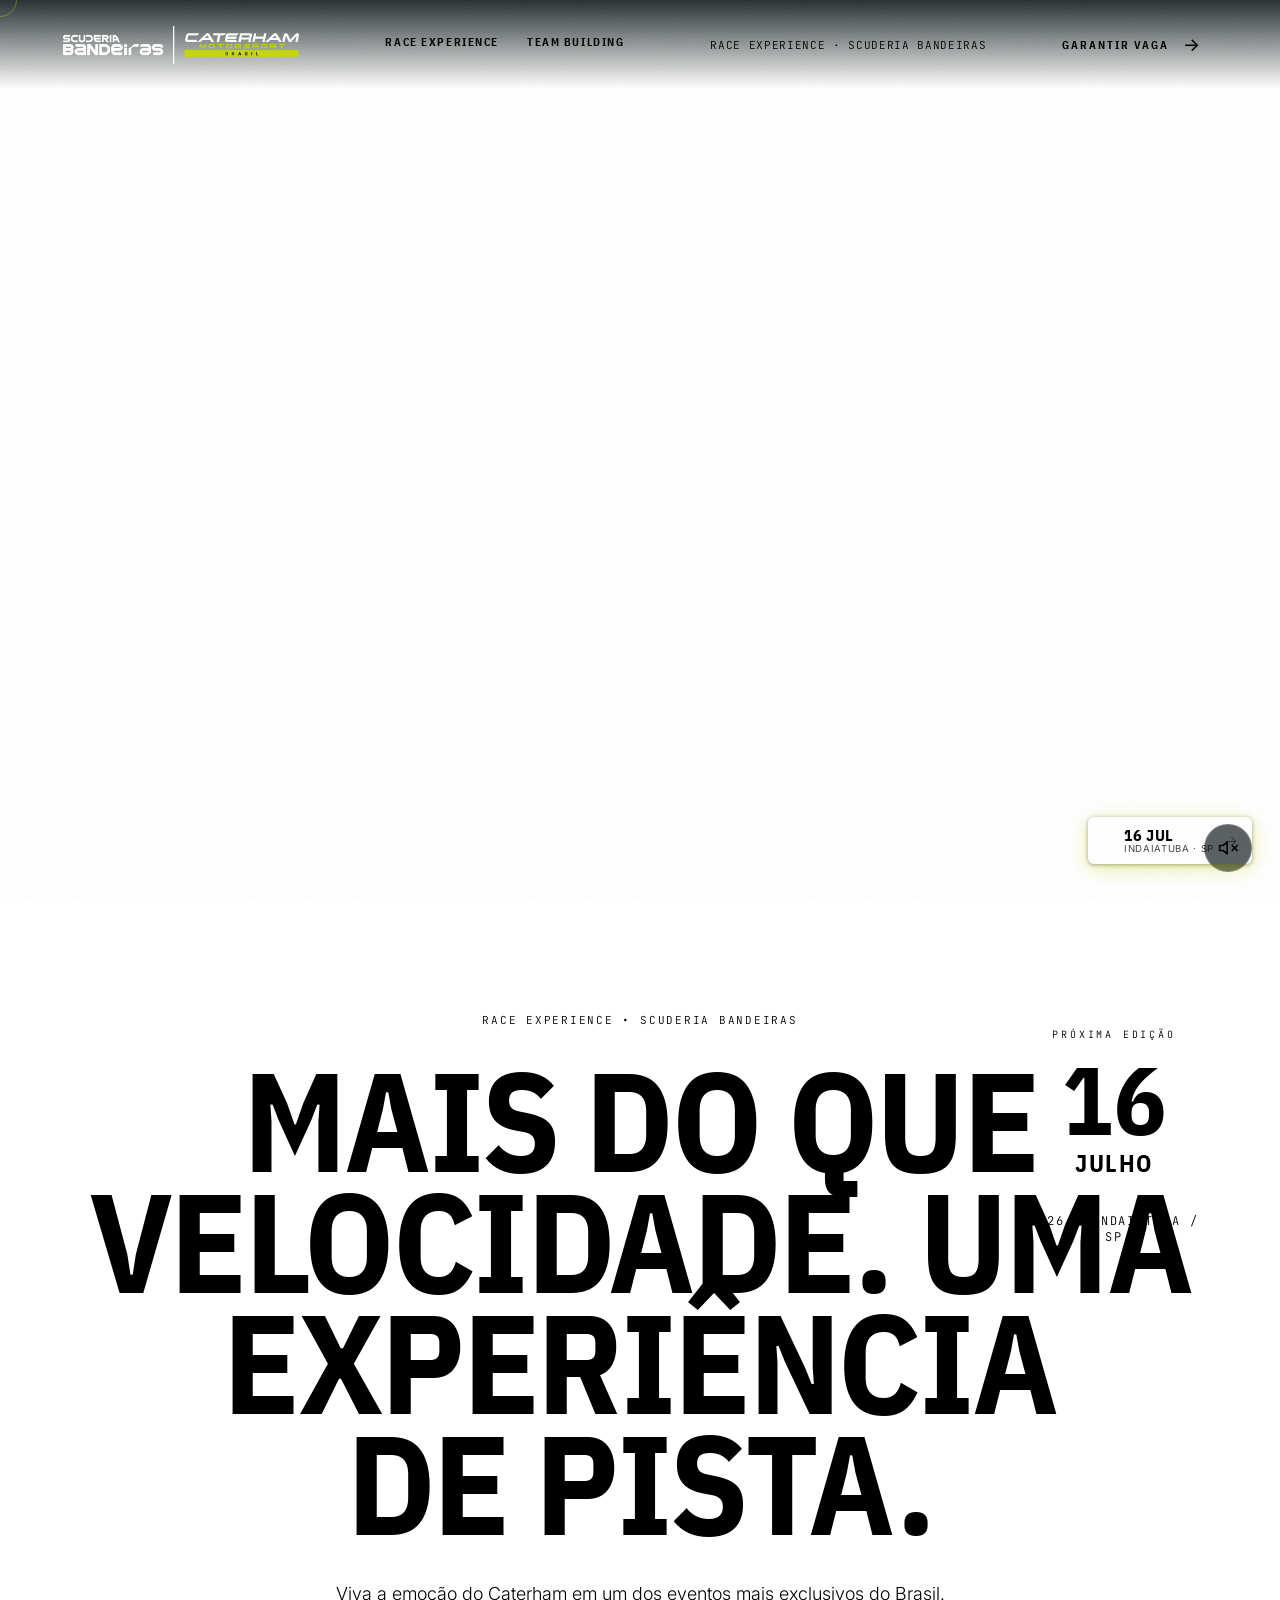
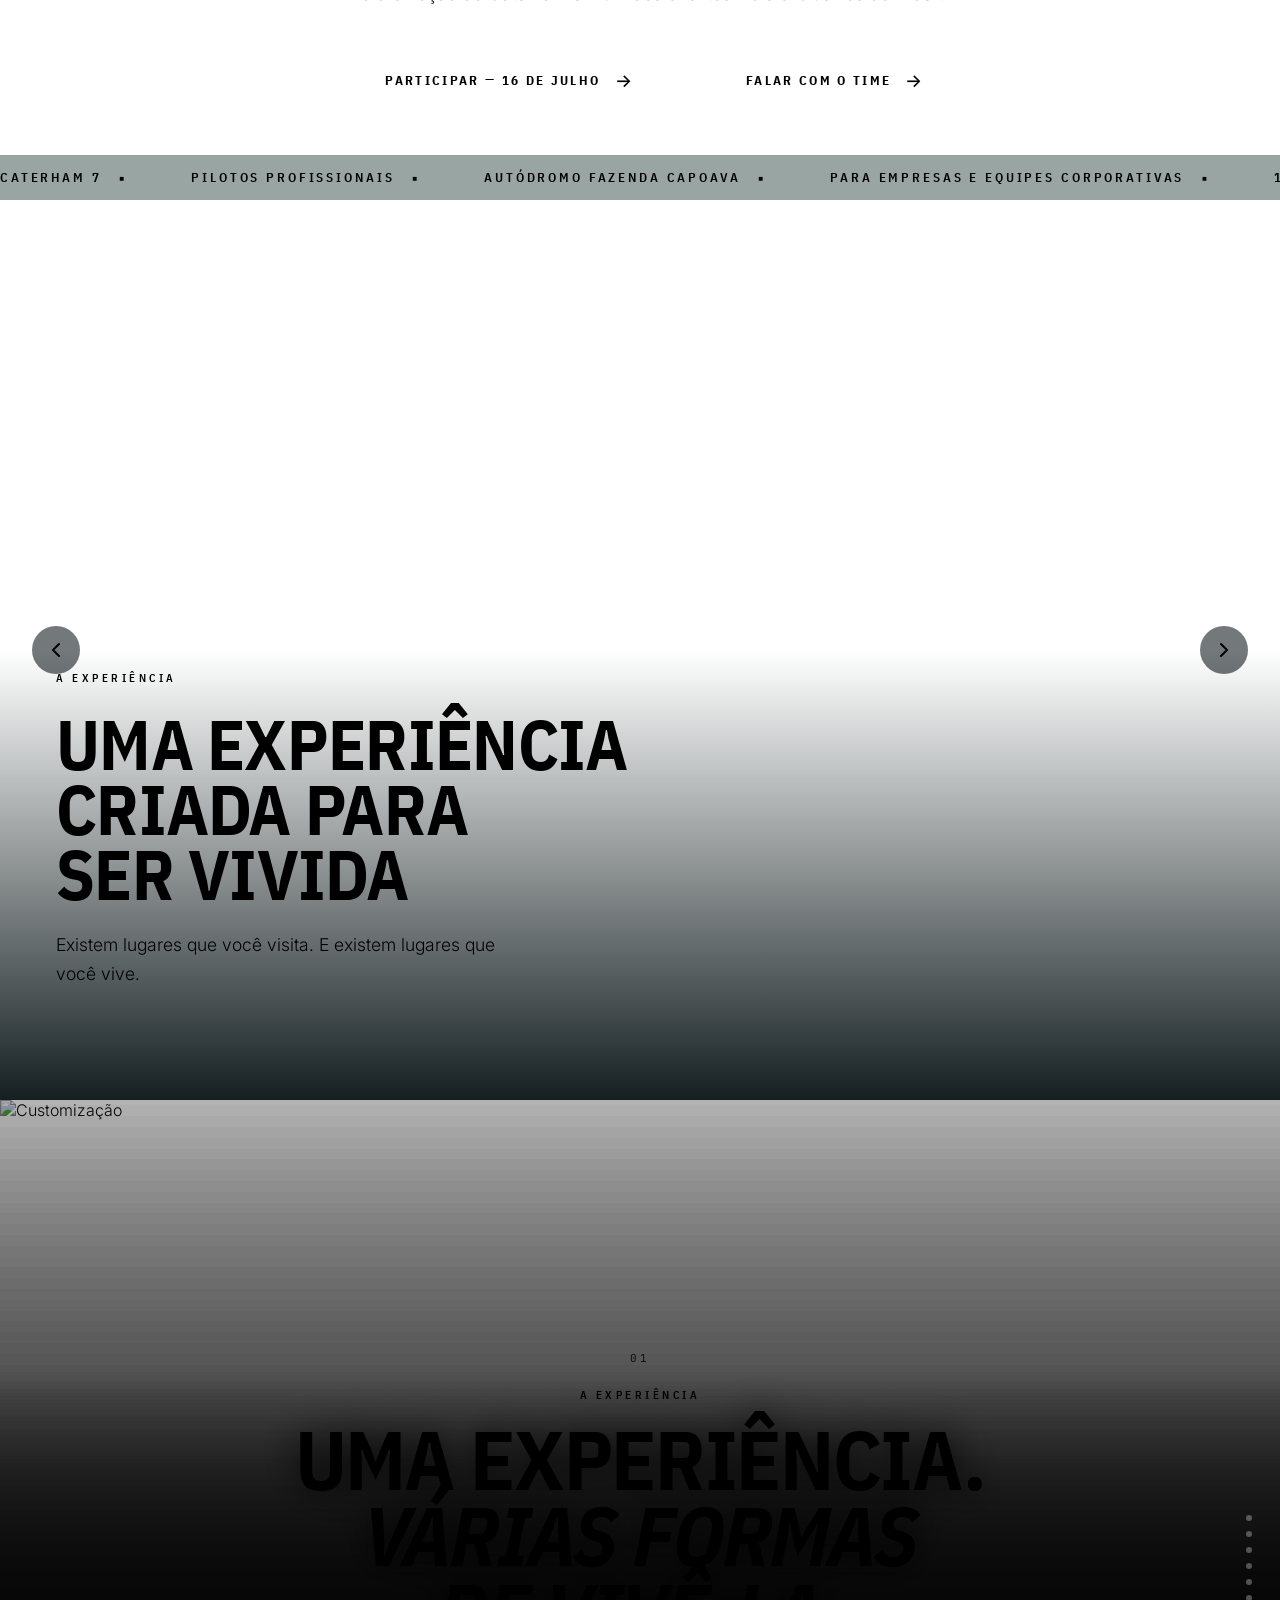
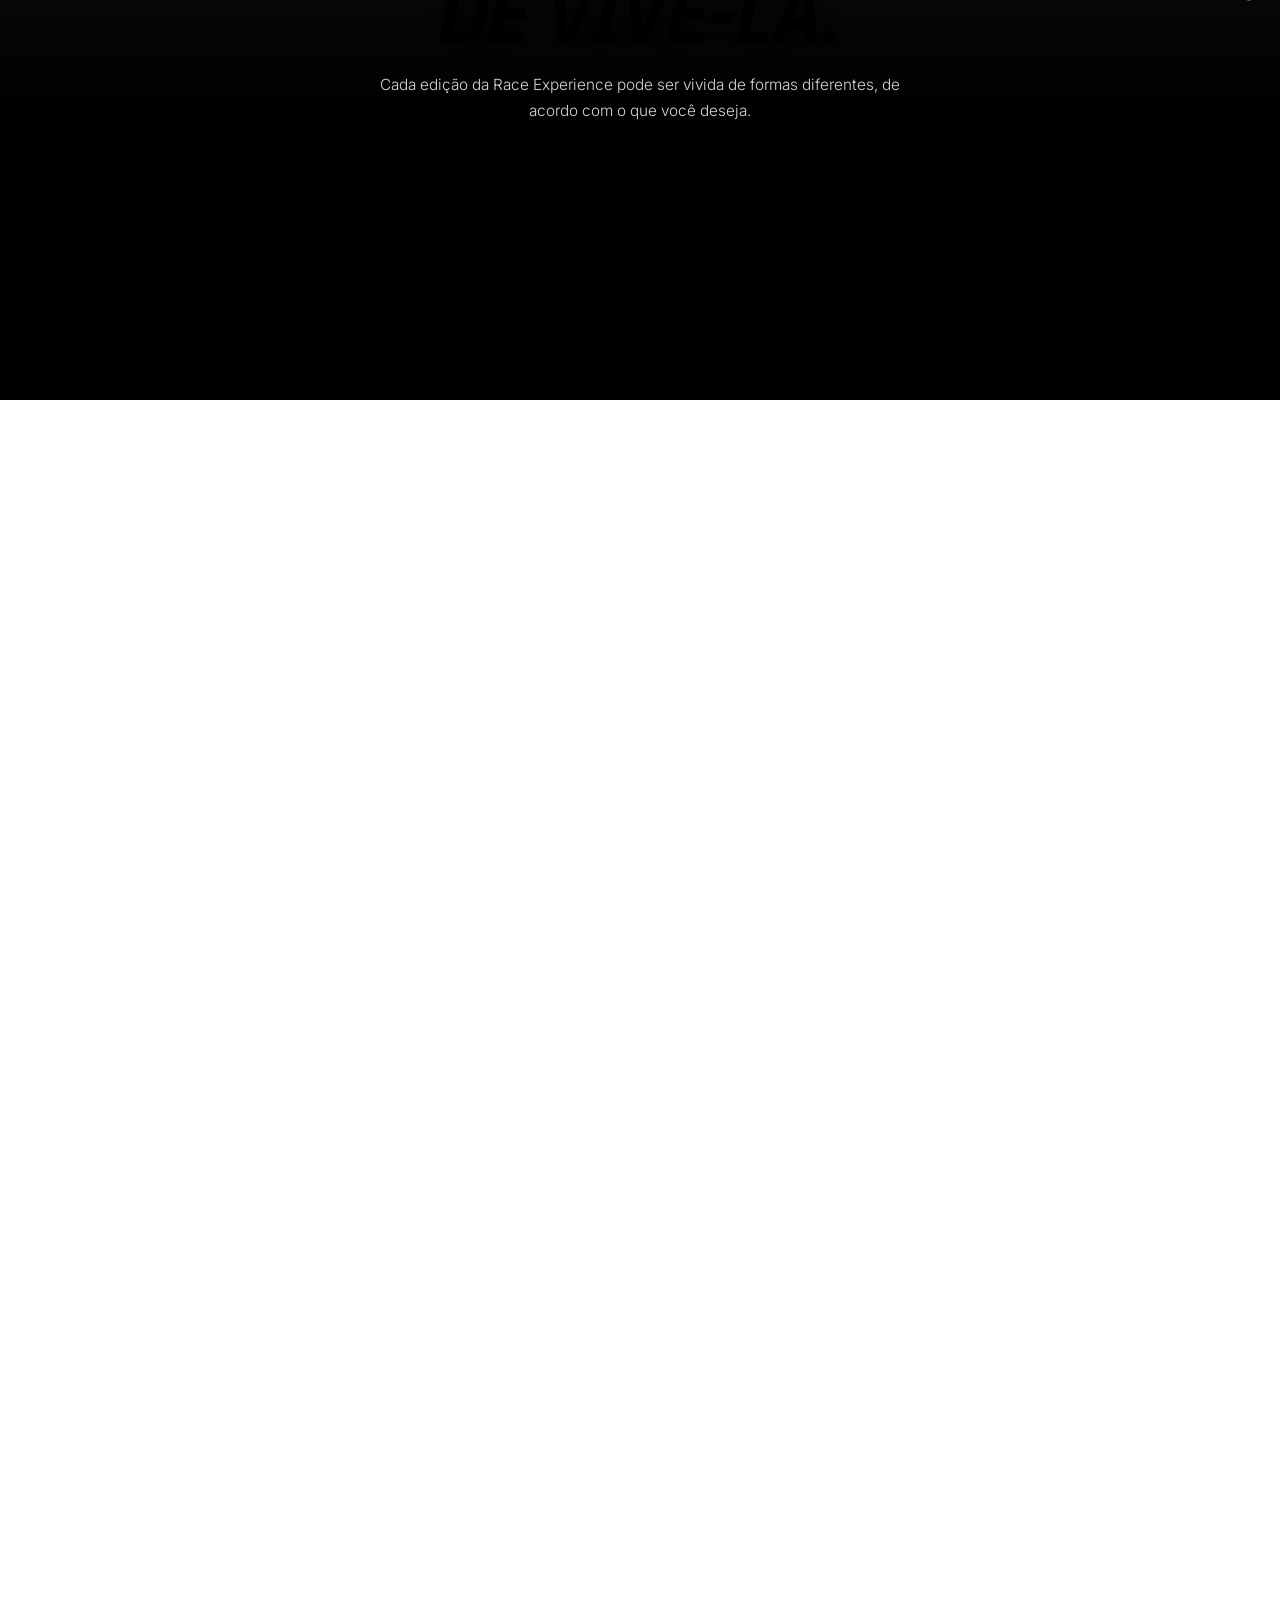
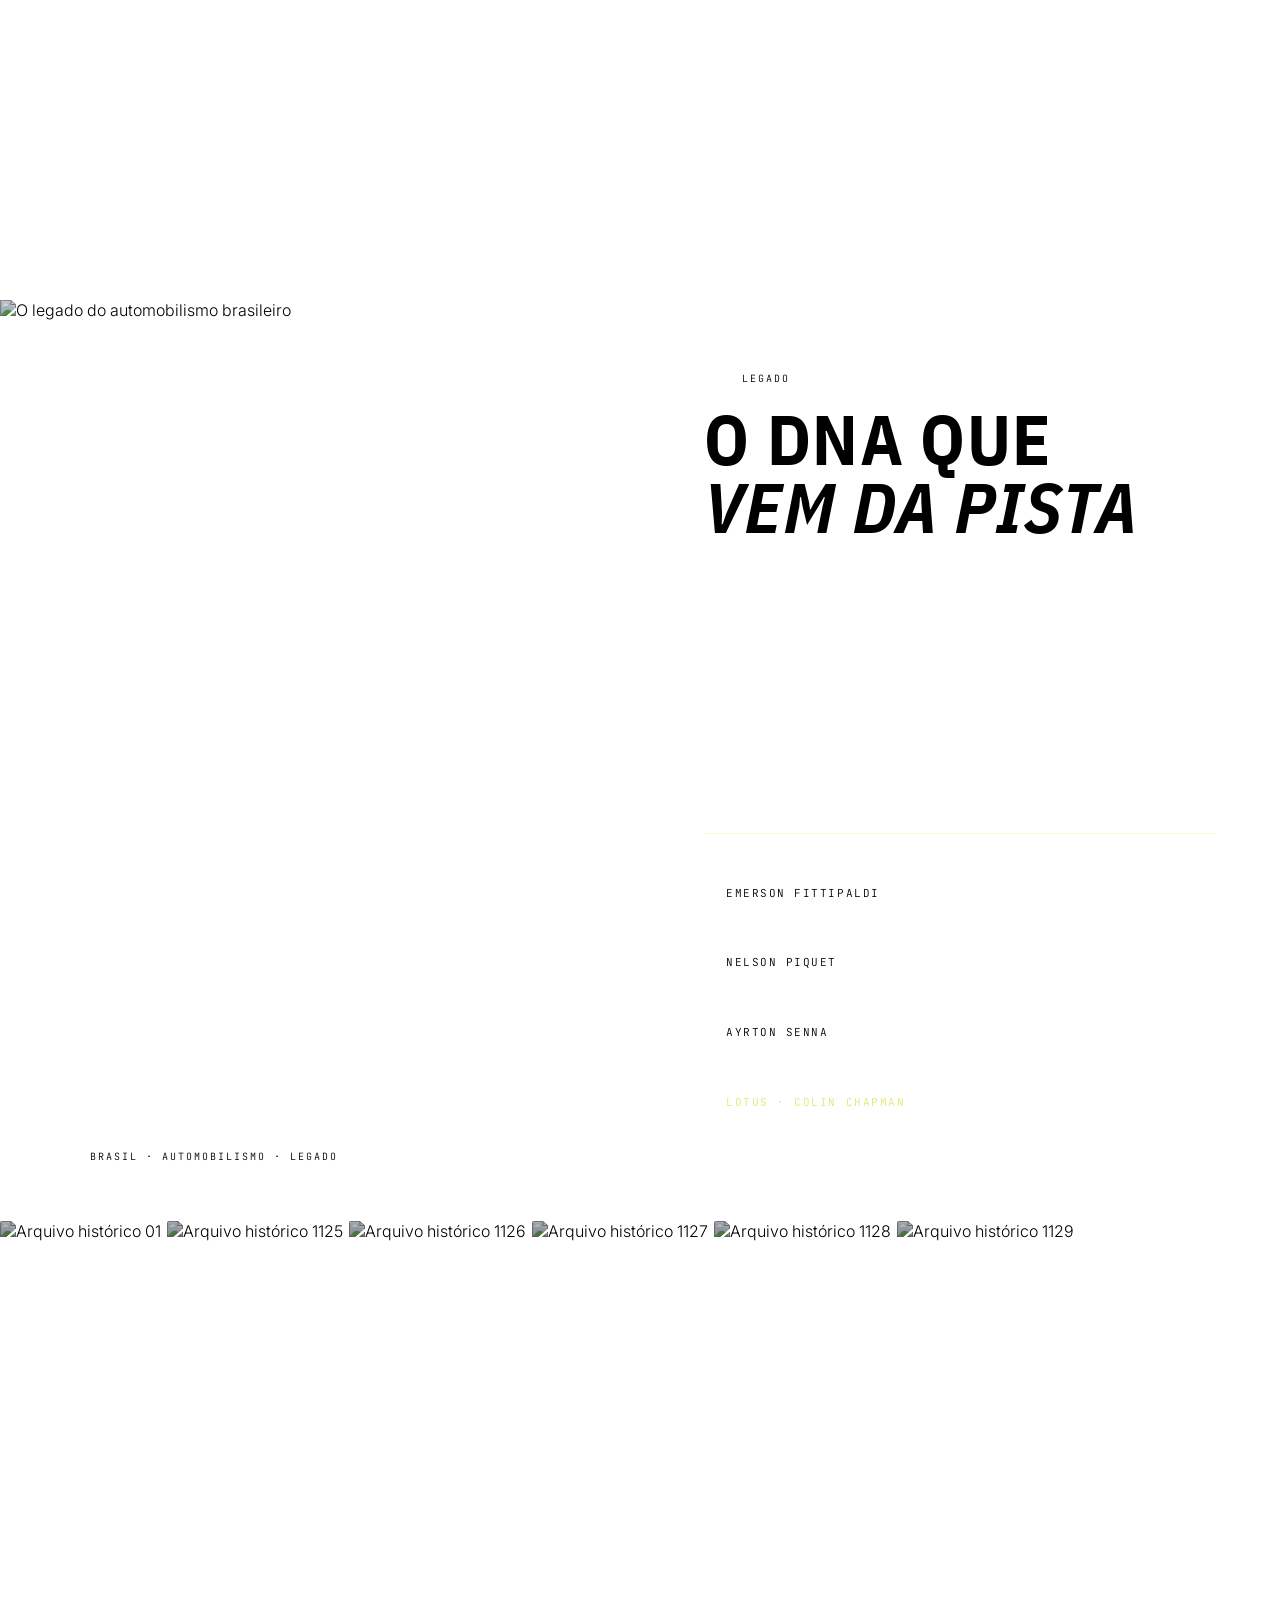
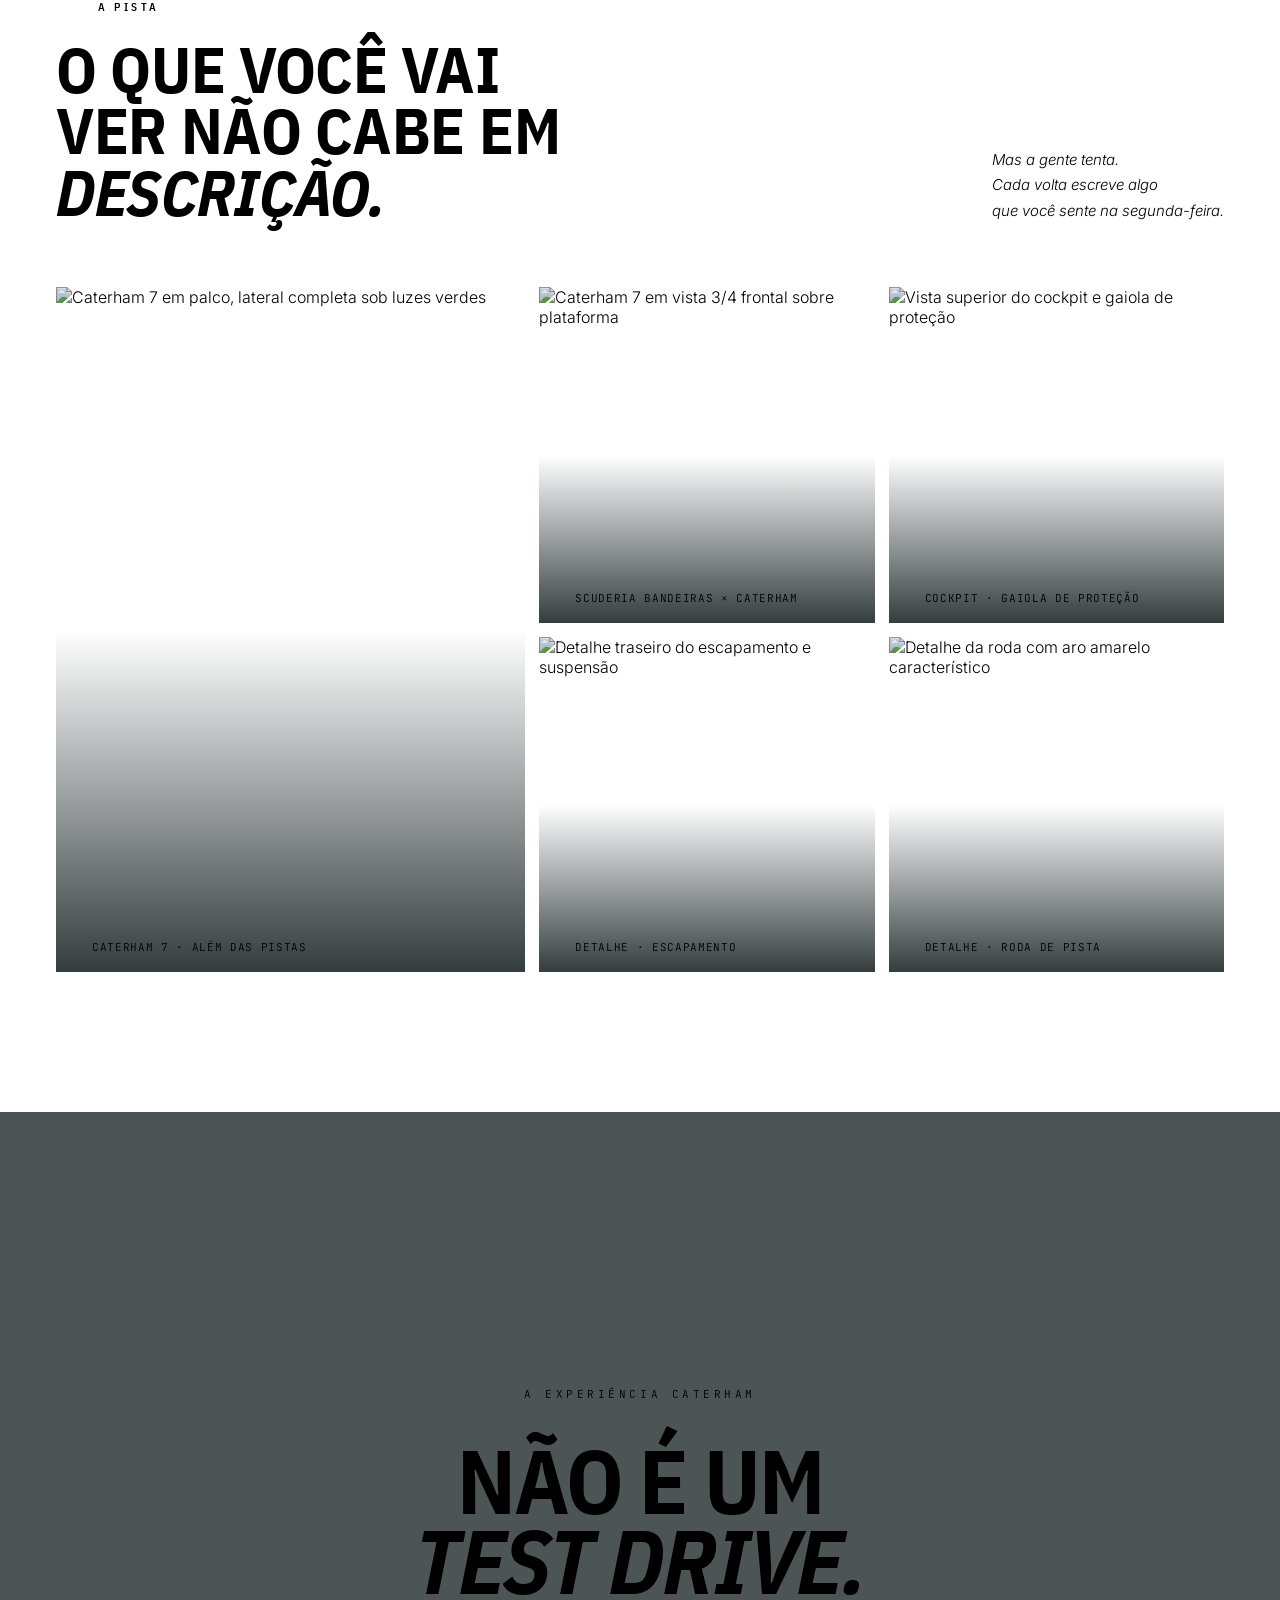
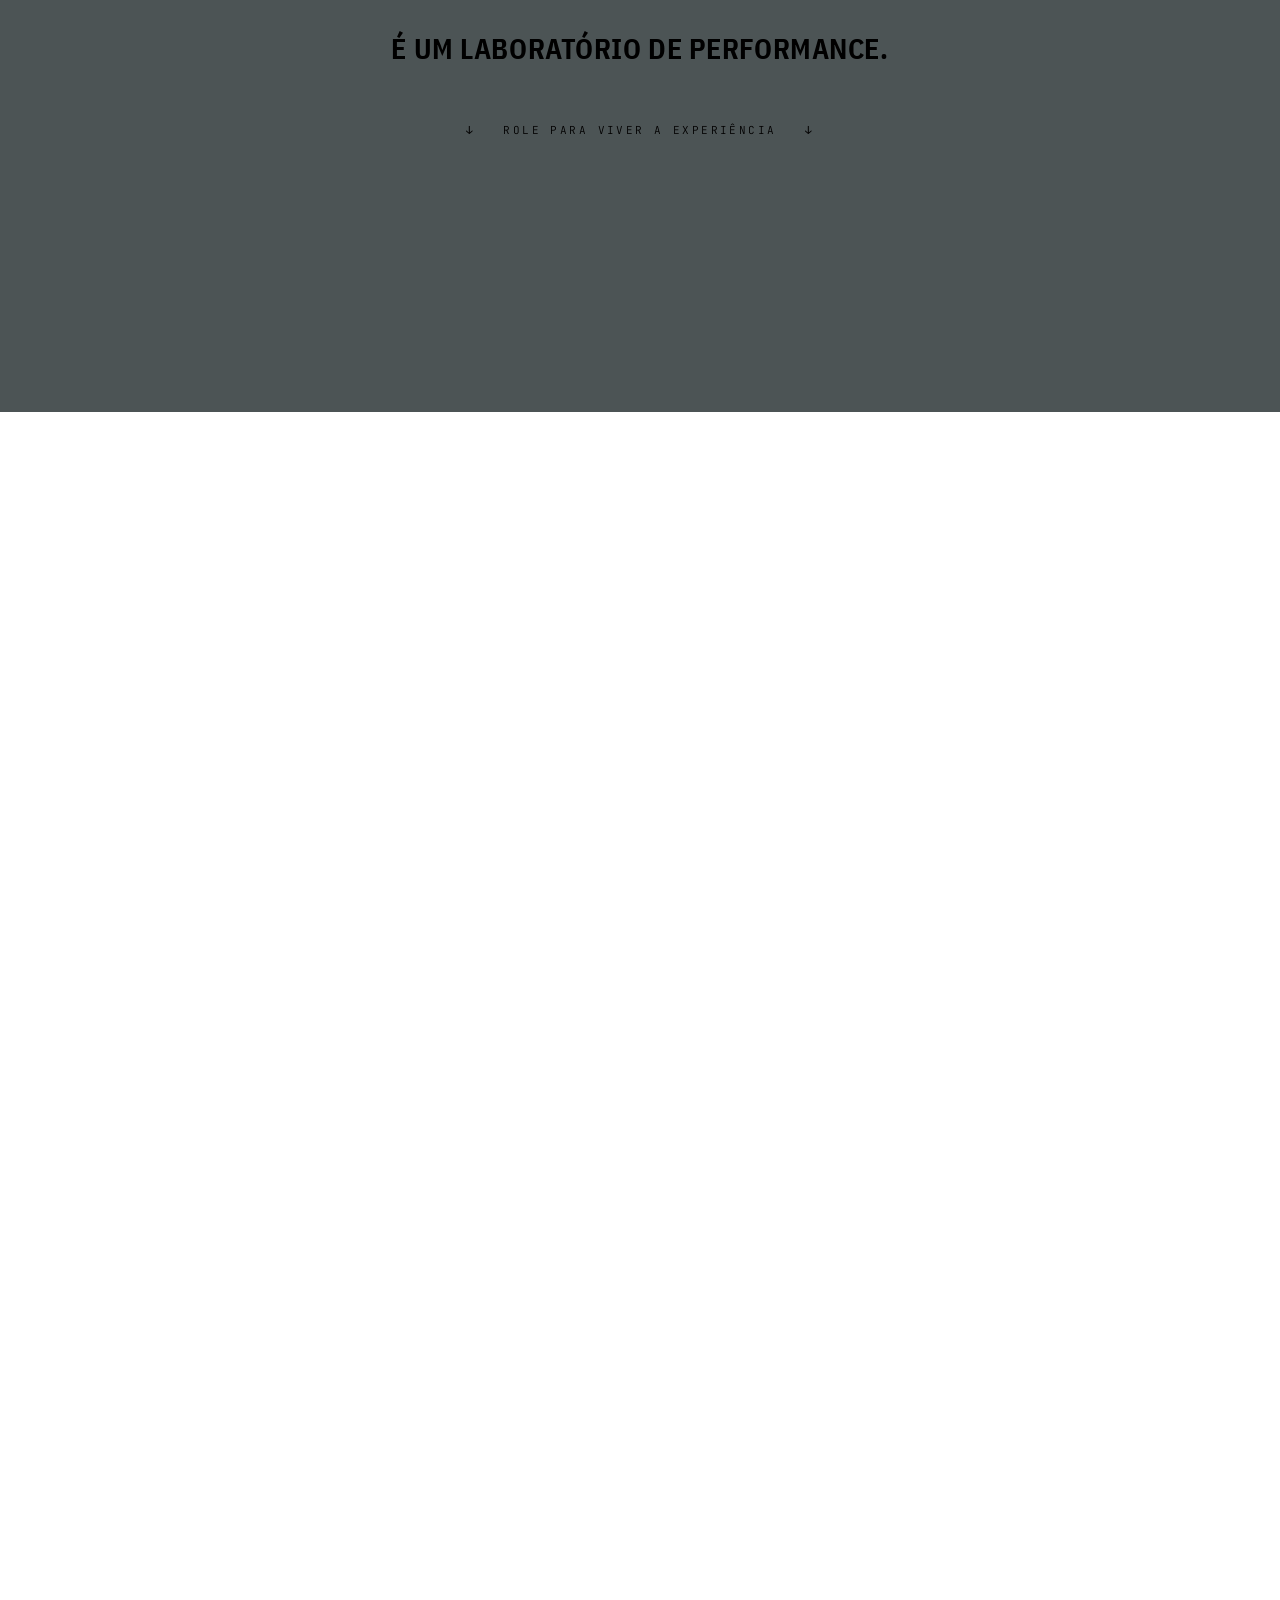
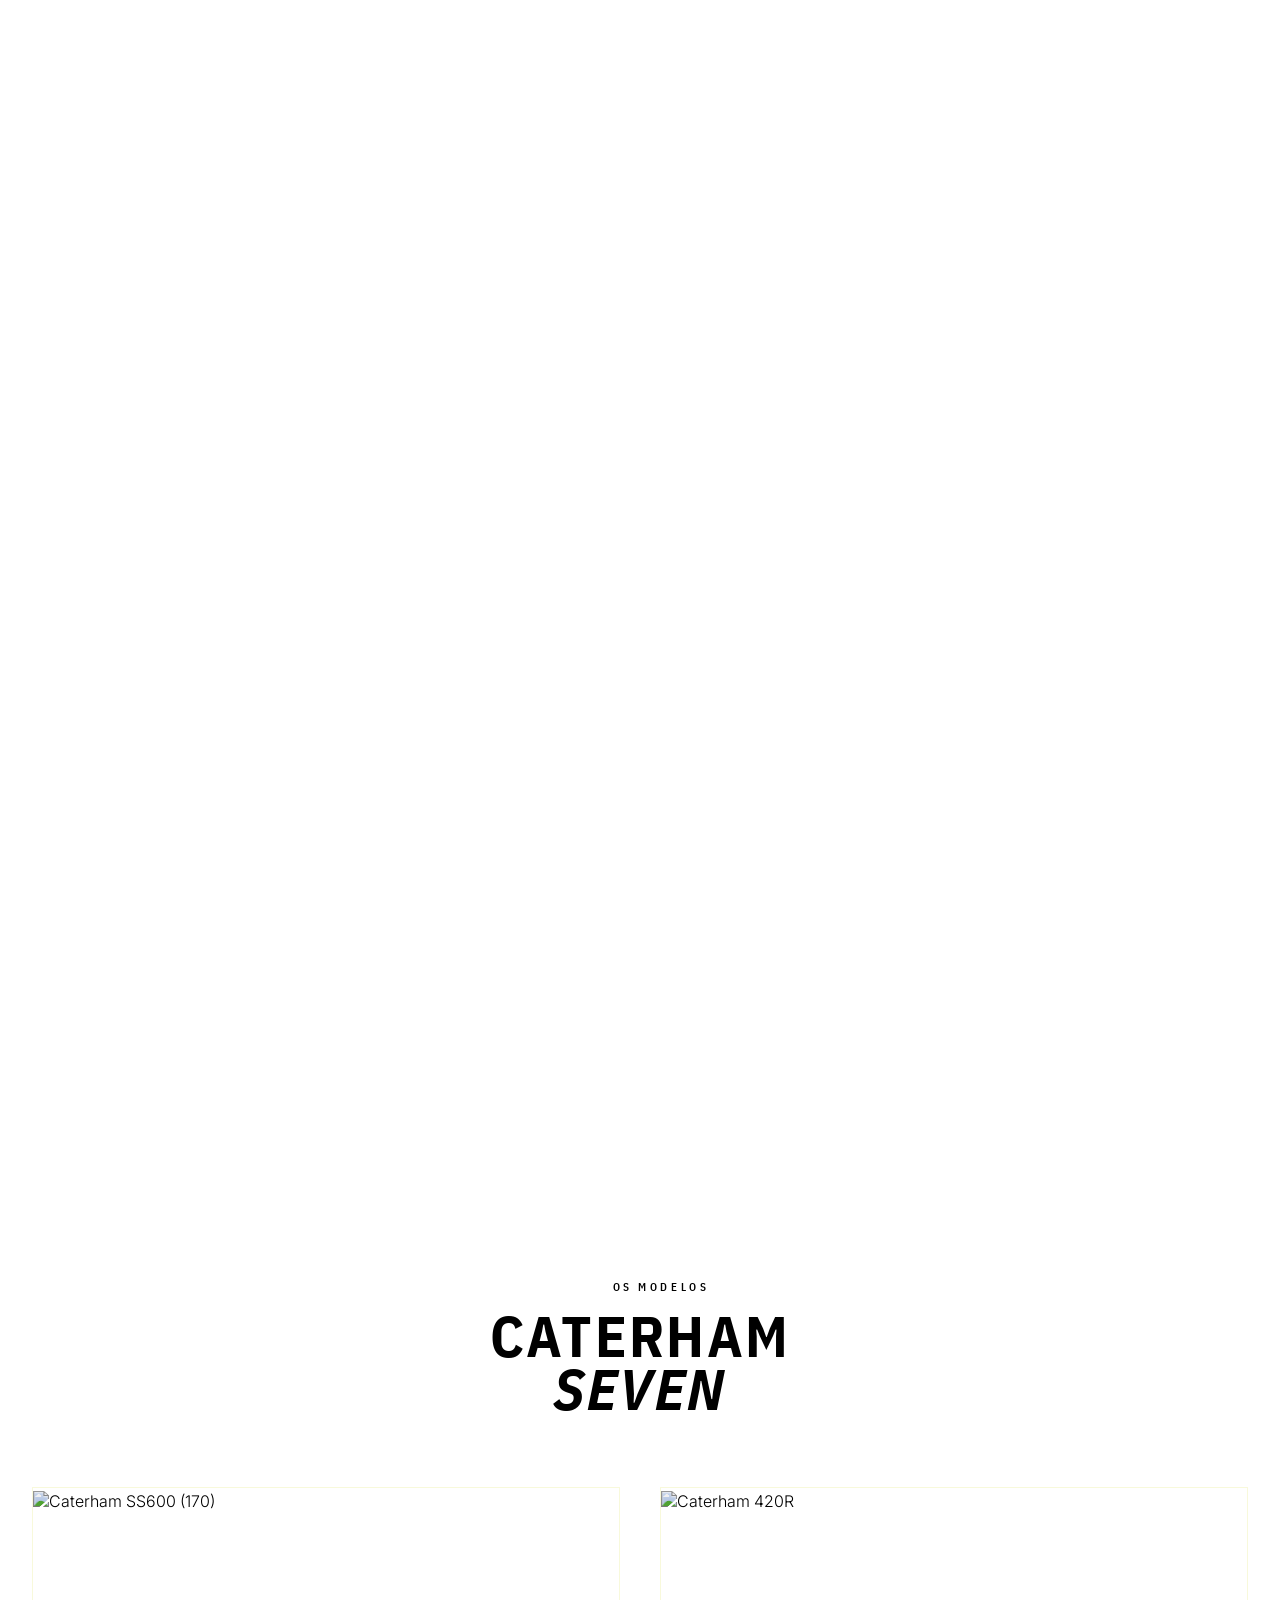
==== commit b10cca67: "feat: redesenha seção depoimentos com player inline full-width - Substitui carousel de cards por pla" ====
--- a/index.html
+++ b/index.html
@@ -92,7 +92,7 @@
         Mais do que velocidade. Uma experiência de pista.
       </h1>
       <p class="hero-sub d1" data-r="up">
-        Viva a emoção da Caterham em um dos eventos mais exclusivos do Brasil.
+        Viva a emoção do Caterham em um dos eventos mais exclusivos do Brasil.
       </p>
       <div class="hero-cta d2" data-r="up">
         <a href="https://wa.me/5515998570854" class="btn btn-lime" target="_blank" rel="noopener">
@@ -1225,8 +1225,7 @@
      SECTION 12 — TESTIMONIALS VIDEO CAROUSEL
      C4: seção ocultada com style="display:none" — aguardando conteúdo real
      ============================================================ -->
-<!-- TESTIMONIALS: aguardando conteúdo real -->
-<section id="sec-testimonials" style="display:none">
+<section id="sec-testimonials">
   <div class="wrap">
     <div class="test-header" data-r>
       <span class="label">Depoimentos</span>
@@ -1239,95 +1238,25 @@
     </div>
   </div>
 
-  <!-- A2: atributo class duplicado corrigido — mesclado em um único class -->
-  <div class="test-carousel-wrapper d1" data-r>
-    <button class="test-nav test-nav--prev" aria-label="Anterior">
-      <svg width="20" height="20" viewBox="0 0 20 20" fill="none">
-        <path d="M12 4L6 10L12 16" stroke="currentColor" stroke-width="1.5" stroke-linecap="round" stroke-linejoin="round"/>
-      </svg>
-    </button>
-
-    <div class="test-track" id="test-track">
-      <!-- Card 1 -->
-      <div class="test-card" data-index="0">
-        <div class="test-card-inner">
-          <span class="test-badge">Vídeo em breve</span>
-          <div class="test-play">
-            <span class="test-play-icon"></span>
-          </div>
-          <div class="test-shimmer"></div>
-          <div class="test-card-bottom">
-            <span class="test-name">Depoimento 01</span>
-          </div>
-        </div>
-      </div>
-      <!-- Card 2 -->
-      <div class="test-card" data-index="1">
-        <div class="test-card-inner">
-          <span class="test-badge">Vídeo em breve</span>
-          <div class="test-play">
-            <span class="test-play-icon"></span>
-          </div>
-          <div class="test-shimmer"></div>
-          <div class="test-card-bottom">
-            <span class="test-name">Depoimento 02</span>
-          </div>
-        </div>
-      </div>
-      <!-- Card 3 -->
-      <div class="test-card" data-index="2">
-        <div class="test-card-inner">
-          <span class="test-badge">Vídeo em breve</span>
-          <div class="test-play">
-            <span class="test-play-icon"></span>
-          </div>
-          <div class="test-shimmer"></div>
-          <div class="test-card-bottom">
-            <span class="test-name">Depoimento 03</span>
-          </div>
-        </div>
-      </div>
-      <!-- Card 4 -->
-      <div class="test-card" data-index="3">
-        <div class="test-card-inner">
-          <span class="test-badge">Vídeo em breve</span>
-          <div class="test-play">
-            <span class="test-play-icon"></span>
-          </div>
-          <div class="test-shimmer"></div>
-          <div class="test-card-bottom">
-            <span class="test-name">Depoimento 04</span>
-          </div>
-        </div>
-      </div>
-      <!-- Card 5 -->
-      <div class="test-card" data-index="4">
-        <div class="test-card-inner">
-          <span class="test-badge">Vídeo em breve</span>
-          <div class="test-play">
-            <span class="test-play-icon"></span>
-          </div>
-          <div class="test-shimmer"></div>
-          <div class="test-card-bottom">
-            <span class="test-name">Depoimento 05</span>
-          </div>
-        </div>
-      </div>
-    </div>
-
-    <button class="test-nav test-nav--next" aria-label="Próximo">
-      <svg width="20" height="20" viewBox="0 0 20 20" fill="none">
-        <path d="M8 4L14 10L8 16" stroke="currentColor" stroke-width="1.5" stroke-linecap="round" stroke-linejoin="round"/>
-      </svg>
-    </button>
-  </div>
-
-  <div class="test-dots" id="test-dots" data-r>
-    <button class="test-dot test-dot--active" data-dot="0" aria-label="Slide 1"></button>
-    <button class="test-dot" data-dot="1" aria-label="Slide 2"></button>
-    <button class="test-dot" data-dot="2" aria-label="Slide 3"></button>
-    <button class="test-dot" data-dot="3" aria-label="Slide 4"></button>
-    <button class="test-dot" data-dot="4" aria-label="Slide 5"></button>
+  <div class="test-feature d1" data-r>
+    <div class="test-vid-wrap" id="test-vid-wrap">
+      <video class="test-vid" id="test-vid" muted playsinline preload="metadata"></video>
+      <div class="test-vid-overlay"></div>
+      <button class="test-vid-btn" id="test-vid-btn" aria-label="Reproduzir depoimento">
+        <svg class="test-vid-icon-play" width="30" height="30" viewBox="0 0 24 24" fill="currentColor" aria-hidden="true">
+          <path d="M8 5.14v14l11-7-11-7z"/>
+        </svg>
+        <svg class="test-vid-icon-pause" width="26" height="26" viewBox="0 0 24 24" fill="currentColor" aria-hidden="true">
+          <rect x="6" y="4" width="4" height="16" rx="1"/>
+          <rect x="14" y="4" width="4" height="16" rx="1"/>
+        </svg>
+      </button>
+      <div class="test-vid-meta" aria-hidden="true">
+        <span class="test-vid-idx">01</span>
+        <span class="test-vid-label">Depoimento 01</span>
+        <span class="test-vid-total">01 / 01</span>
+      </div>
+    </div>
   </div>
 </section>
 
--- a/styles/components.css
+++ b/styles/components.css
@@ -2746,15 +2746,180 @@
   max-width: 540px;
 }
 
-/* Carousel wrapper with nav buttons */
+/* ── Feature video player (full-width, inline play) ── */
+.test-feature {
+  padding: 0 var(--space-x);
+  max-width: 1280px;
+  margin: 0 auto;
+}
+
+.test-vid-wrap {
+  position: relative;
+  width: 100%;
+  aspect-ratio: 16 / 9;
+  background: #000;
+  overflow: hidden;
+  border-radius: 6px;
+  cursor: pointer;
+}
+
+.test-vid {
+  position: absolute;
+  inset: 0;
+  width: 100%;
+  height: 100%;
+  object-fit: cover;
+  display: block;
+  transition: transform .7s cubic-bezier(.25,.46,.45,.94);
+}
+
+.test-vid-wrap:hover .test-vid {
+  transform: scale(1.025);
+}
+
+.test-vid-overlay {
+  position: absolute;
+  inset: 0;
+  background: linear-gradient(
+    to top,
+    rgba(1,12,14,.9) 0%,
+    rgba(1,12,14,.2) 35%,
+    transparent 60%
+  );
+  pointer-events: none;
+  z-index: 1;
+}
+
+/* Play / Pause button */
+.test-vid-btn {
+  position: absolute;
+  top: 50%;
+  left: 50%;
+  transform: translate(-50%, -50%);
+  z-index: 3;
+  width: 80px;
+  height: 80px;
+  border-radius: 50%;
+  border: 2px solid var(--lime);
+  background: rgba(1,12,14,.3);
+  backdrop-filter: blur(12px);
+  -webkit-backdrop-filter: blur(12px);
+  color: var(--lime);
+  display: flex;
+  align-items: center;
+  justify-content: center;
+  cursor: pointer;
+  padding-left: 3px; /* optical centre for play triangle */
+  transition: background .2s ease, transform .25s ease, opacity .3s ease;
+}
+
+.test-vid-btn:hover {
+  background: rgba(202,211,2,.18);
+  transform: translate(-50%, -50%) scale(1.1);
+}
+
+/* playing state — hide until hover */
+.test-vid-wrap.is-playing .test-vid-btn {
+  opacity: 0;
+  pointer-events: none;
+  transform: translate(-50%, -50%) scale(.9);
+  padding-left: 0;
+}
+
+.test-vid-wrap.is-playing:hover .test-vid-btn {
+  opacity: 1;
+  pointer-events: auto;
+  transform: translate(-50%, -50%) scale(1);
+}
+
+/* icon toggle */
+.test-vid-icon-pause { display: none; }
+.test-vid-wrap.is-playing .test-vid-icon-play  { display: none; }
+.test-vid-wrap.is-playing .test-vid-icon-pause { display: block; }
+
+/* Bottom meta bar */
+.test-vid-meta {
+  position: absolute;
+  bottom: 0;
+  left: 0;
+  right: 0;
+  padding: 48px 28px 22px;
+  display: flex;
+  align-items: center;
+  gap: 18px;
+  pointer-events: none;
+  z-index: 2;
+}
+
+.test-vid-idx {
+  font-family: 'JetBrains Mono', monospace;
+  font-size: 11px;
+  font-weight: 700;
+  letter-spacing: .18em;
+  color: var(--lime);
+}
+
+.test-vid-label {
+  font-family: 'JetBrains Mono', monospace;
+  font-size: 11px;
+  letter-spacing: .14em;
+  text-transform: uppercase;
+  color: rgba(255,255,255,.55);
+  flex: 1;
+}
+
+.test-vid-total {
+  font-family: 'JetBrains Mono', monospace;
+  font-size: 11px;
+  letter-spacing: .1em;
+  color: rgba(255,255,255,.28);
+  font-variant-numeric: tabular-nums;
+}
+
+/* Mobile — portrait video */
+@media (max-width: 768px) {
+  #sec-testimonials {
+    padding: 80px 0 60px;
+  }
+
+  .test-header {
+    padding: 0 22px;
+    margin-bottom: 40px;
+  }
+
+  .test-feature {
+    padding: 0;
+  }
+
+  .test-vid-wrap {
+    aspect-ratio: 9 / 16;
+    max-height: 85dvh;
+    border-radius: 0;
+  }
+
+  .test-vid-btn {
+    width: 68px;
+    height: 68px;
+  }
+
+  .test-vid-meta {
+    padding: 36px 20px 18px;
+    gap: 12px;
+  }
+}
+
+@media (prefers-reduced-motion: reduce) {
+  .test-vid { transition: none; }
+  .test-vid-btn { transition: opacity .15s ease; }
+}
+
+/* ── Testimonials carousel (Team Building page) ── */
 .test-carousel-wrapper {
   position: relative;
   display: flex;
   align-items: center;
-  gap: 0;
-}
-
-/* Scrollable track */
+}
+
 .test-track {
   display: flex;
   gap: 16px;
@@ -2768,15 +2933,9 @@
   cursor: grab;
 }
 
-.test-track::-webkit-scrollbar {
-  display: none;
-}
-
-.test-track:active {
-  cursor: grabbing;
-}
-
-/* Individual card */
+.test-track::-webkit-scrollbar { display: none; }
+.test-track:active { cursor: grabbing; }
+
 .test-card {
   flex: 0 0 280px;
   width: 280px;
@@ -2793,12 +2952,7 @@
   height: 100%;
   background:
     url("data:image/svg+xml,%3Csvg viewBox='0 0 256 256' xmlns='http://www.w3.org/2000/svg'%3E%3Cfilter id='noise'%3E%3CfeTurbulence type='fractalNoise' baseFrequency='0.9' numOctaves='4' stitchTiles='stitch'/%3E%3C/filter%3E%3Crect width='100%25' height='100%25' filter='url(%23noise)' opacity='0.06'/%3E%3C/svg%3E") center/200px 200px,
-    linear-gradient(
-      160deg,
-      var(--emerald-d) 0%,
-      #011410 40%,
-      var(--ink) 100%
-    );
+    linear-gradient(160deg, var(--emerald-d) 0%, #011410 40%, var(--ink) 100%);
   border: 1px solid var(--paper-08);
   border-radius: 12px;
   display: flex;
@@ -2819,56 +2973,36 @@
 .test-shimmer::after {
   content: '';
   position: absolute;
-  top: 0;
-  left: 0;
-  width: 40%;
-  height: 100%;
-  background: linear-gradient(
-    90deg,
-    transparent 0%,
-    rgba(202, 211, 2, 0.06) 50%,
-    transparent 100%
-  );
+  top: 0; left: 0;
+  width: 40%; height: 100%;
+  background: linear-gradient(90deg, transparent 0%, rgba(202,211,2,.06) 50%, transparent 100%);
   animation: test-shimmer-sweep 2.8s ease-in-out infinite;
   animation-delay: calc(var(--card-i, 0) * 0.4s);
 }
 
 .test-card:nth-child(1) .test-shimmer::after { --card-i: 0; }
 .test-card:nth-child(2) .test-shimmer::after { --card-i: 1; }
-.test-card:nth-child(3) .test-shimmer::after { --card-i: 2; }
-.test-card:nth-child(4) .test-shimmer::after { --card-i: 3; }
-.test-card:nth-child(5) .test-shimmer::after { --card-i: 4; }
-
-/* "Video em breve" badge */
+
 .test-badge {
   position: absolute;
-  top: 14px;
-  right: 14px;
+  top: 14px; right: 14px;
   font-family: 'JetBrains Mono', monospace;
-  font-size: 9px;
-  font-weight: 400;
-  text-transform: uppercase;
-  letter-spacing: 0.08em;
+  font-size: 9px; font-weight: 400;
+  text-transform: uppercase; letter-spacing: .08em;
   color: var(--lime);
   background: var(--lime-12);
-  border: 1px solid rgba(202, 211, 2, 0.25);
-  padding: 4px 8px;
-  border-radius: 4px;
+  border: 1px solid rgba(202,211,2,.25);
+  padding: 4px 8px; border-radius: 4px;
   backdrop-filter: blur(4px);
 }
 
-/* Play button circle */
 .test-play {
-  width: 60px;
-  height: 60px;
+  width: 60px; height: 60px;
   border-radius: 50%;
   border: 2px solid var(--lime);
-  display: flex;
-  align-items: center;
-  justify-content: center;
-  position: relative;
-  z-index: 2;
-  transition: transform 0.25s ease, background 0.25s ease;
+  display: flex; align-items: center; justify-content: center;
+  position: relative; z-index: 2;
+  transition: transform .25s ease, background .25s ease;
 }
 
 .test-card:hover .test-play {
@@ -2876,10 +3010,8 @@
   background: var(--lime-12);
 }
 
-/* Triangle play icon via border trick */
 .test-play-icon {
-  width: 0;
-  height: 0;
+  width: 0; height: 0;
   border-top: 10px solid transparent;
   border-bottom: 10px solid transparent;
   border-left: 17px solid var(--lime);
@@ -2887,116 +3019,64 @@
   display: block;
 }
 
-/* Card bottom info */
 .test-card-bottom {
   position: absolute;
-  bottom: 0;
-  left: 0;
-  right: 0;
+  bottom: 0; left: 0; right: 0;
   padding: 32px 16px 18px;
-  background: linear-gradient(to top, rgba(1,12,14,0.9) 0%, transparent 100%);
+  background: linear-gradient(to top, rgba(1,12,14,.9) 0%, transparent 100%);
 }
 
 .test-name {
   font-family: 'JetBrains Mono', monospace;
-  font-size: 11px;
-  font-weight: 400;
+  font-size: 11px; font-weight: 400;
   color: var(--paper-40);
-  letter-spacing: 0.06em;
-  text-transform: uppercase;
-}
-
-/* Navigation arrows */
+  letter-spacing: .06em; text-transform: uppercase;
+}
+
 .test-nav {
-  position: absolute;
-  top: 50%;
+  position: absolute; top: 50%;
   transform: translateY(-50%);
   z-index: 10;
-  width: 44px;
-  height: 44px;
+  width: 44px; height: 44px;
   border-radius: 50%;
   border: 1px solid var(--paper-18);
-  background: rgba(1, 12, 14, 0.7);
+  background: rgba(1,12,14,.7);
   backdrop-filter: blur(8px);
   color: var(--paper);
-  display: flex;
-  align-items: center;
-  justify-content: center;
+  display: flex; align-items: center; justify-content: center;
   cursor: pointer;
-  transition: border-color 0.2s, background 0.2s, opacity 0.2s;
+  transition: border-color .2s, background .2s, opacity .2s;
   flex-shrink: 0;
 }
 
-.test-nav:hover {
-  border-color: var(--lime);
-  background: var(--lime-12);
-  color: var(--lime);
-}
-
-.test-nav:disabled {
-  opacity: 0.25;
-  pointer-events: none;
-}
-
-.test-nav--prev {
-  left: 8px;
-}
-
-.test-nav--next {
-  right: 8px;
-}
-
-/* Dots */
+.test-nav:hover { border-color: var(--lime); background: var(--lime-12); color: var(--lime); }
+.test-nav:disabled { opacity: .25; pointer-events: none; }
+.test-nav--prev { left: 8px; }
+.test-nav--next { right: 8px; }
+
 .test-dots {
-  display: flex;
-  justify-content: center;
-  gap: 8px;
-  margin-top: 32px;
+  display: flex; justify-content: center;
+  gap: 8px; margin-top: 32px;
 }
 
 .test-dot {
-  width: 6px;
-  height: 6px;
+  width: 6px; height: 6px;
   border-radius: 50%;
   background: var(--paper-18);
-  border: none;
-  cursor: pointer;
-  padding: 0;
-  transition: background 0.25s, transform 0.25s, width 0.25s;
+  border: none; cursor: pointer; padding: 0;
+  transition: background .25s, width .25s;
 }
 
 .test-dot--active {
   background: var(--lime);
-  width: 22px;
-  border-radius: 3px;
-  transform: none;
-}
-
-/* Mobile adjustments */
+  width: 22px; border-radius: 3px;
+}
+
 @media (max-width: 768px) {
-  #sec-testimonials {
-    padding: 80px 0 60px;
-  }
-
-  .test-header {
-    padding: 0 22px;
-    margin-bottom: 40px;
-  }
-
-  .test-track {
-    padding: 8px 22px 20px;
-  }
-
-  .test-nav {
-    display: none;
-  }
-
-  .test-card {
-    flex: 0 0 240px;
-    width: 240px;
-  }
-}
-
+  .test-track { padding: 8px 22px 20px; }
+  .test-nav { display: none; }
+  .test-card { flex: 0 0 240px; width: 240px; }
+}
 
 /* ============================================================
    SECTION 13 — FINAL CTA
@@ -4104,18 +4184,10 @@
   .tb-sub { font-size: clamp(.95rem, 4vw, 1.2rem); }
 }
 
-/* ── Mobile: colapsa scroll story em hero estático com autoplay ── */
+/* ── Mobile: scroll story mais curto (280vh vs 500vh desktop) ── */
 @media (max-width: 768px) {
   .tb-scroll-story {
-    height: 100svh;
-  }
-  .tb-scroll-sticky {
-    position: relative;
-    height: 100svh;
-  }
-  .tb-reveal {
-    opacity: 1 !important;
-    transition: none !important;
+    height: 280vh;
   }
 }
 
@@ -4795,8 +4867,7 @@
    TB REDESIGN — §6 Ativações: Mobile carousel refinements
 ═══════════════════════════════════════════════ */
 @media (max-width: 768px) {
-  /* Swipe-only — remove arrows */
-  .atv-mob-carousel .atv-arrow { display: none; }
+  .atv-mob-carousel .atv-arrow { display: flex; }
 
   /* Better slide proportions for narrow screens */
   .atv-slide { aspect-ratio: 3 / 4; }
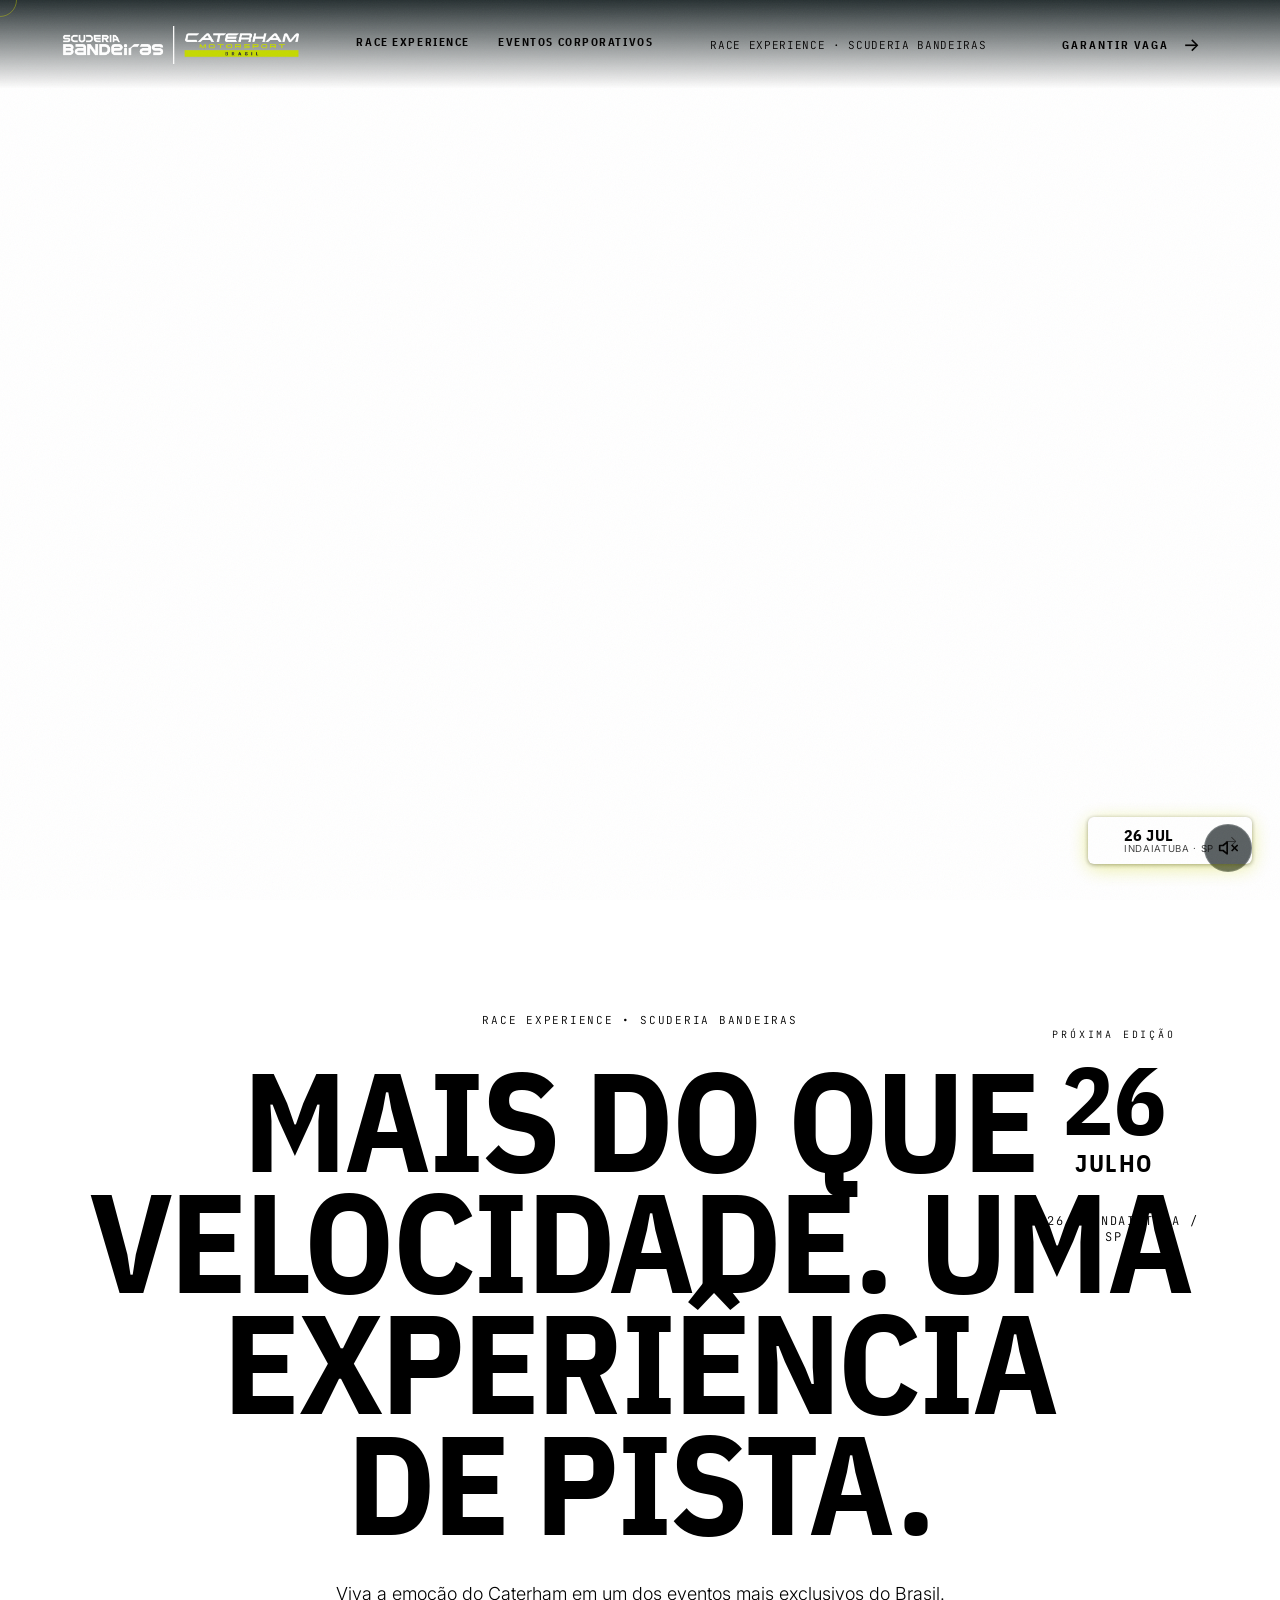
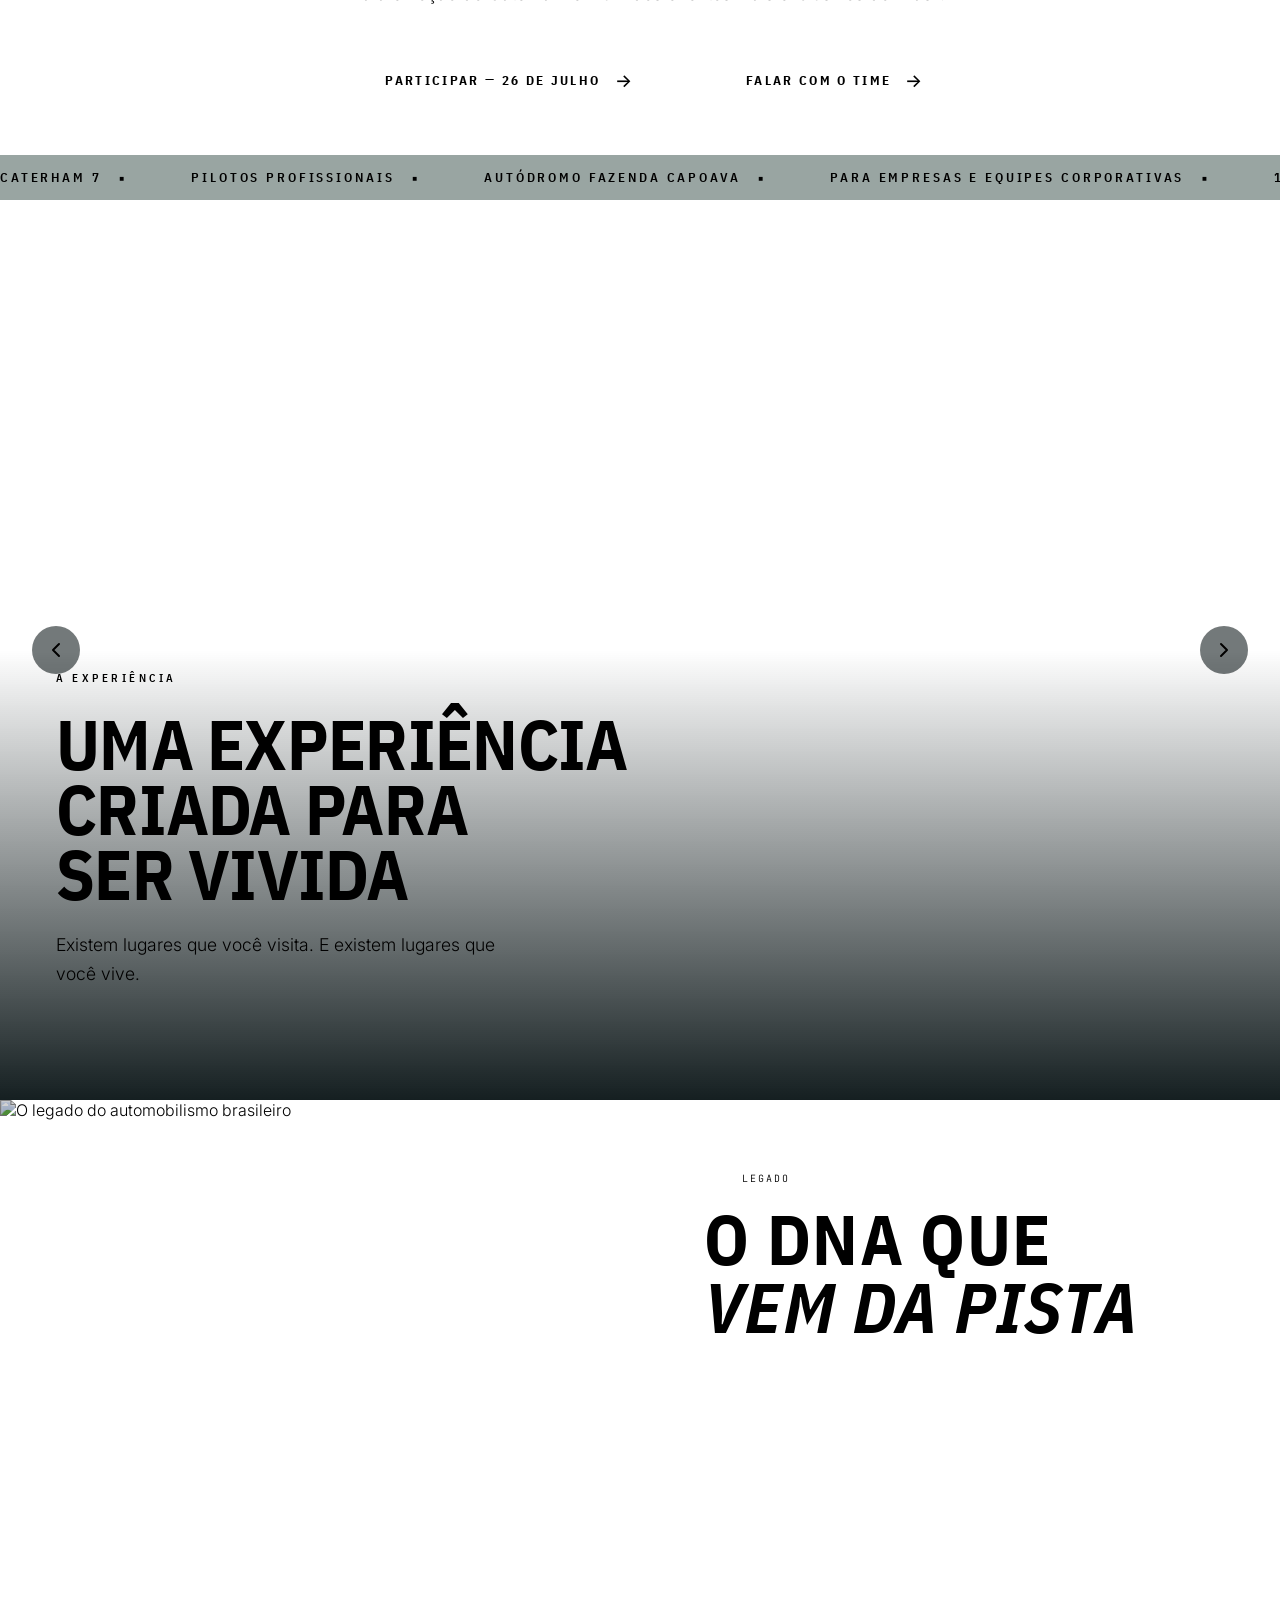
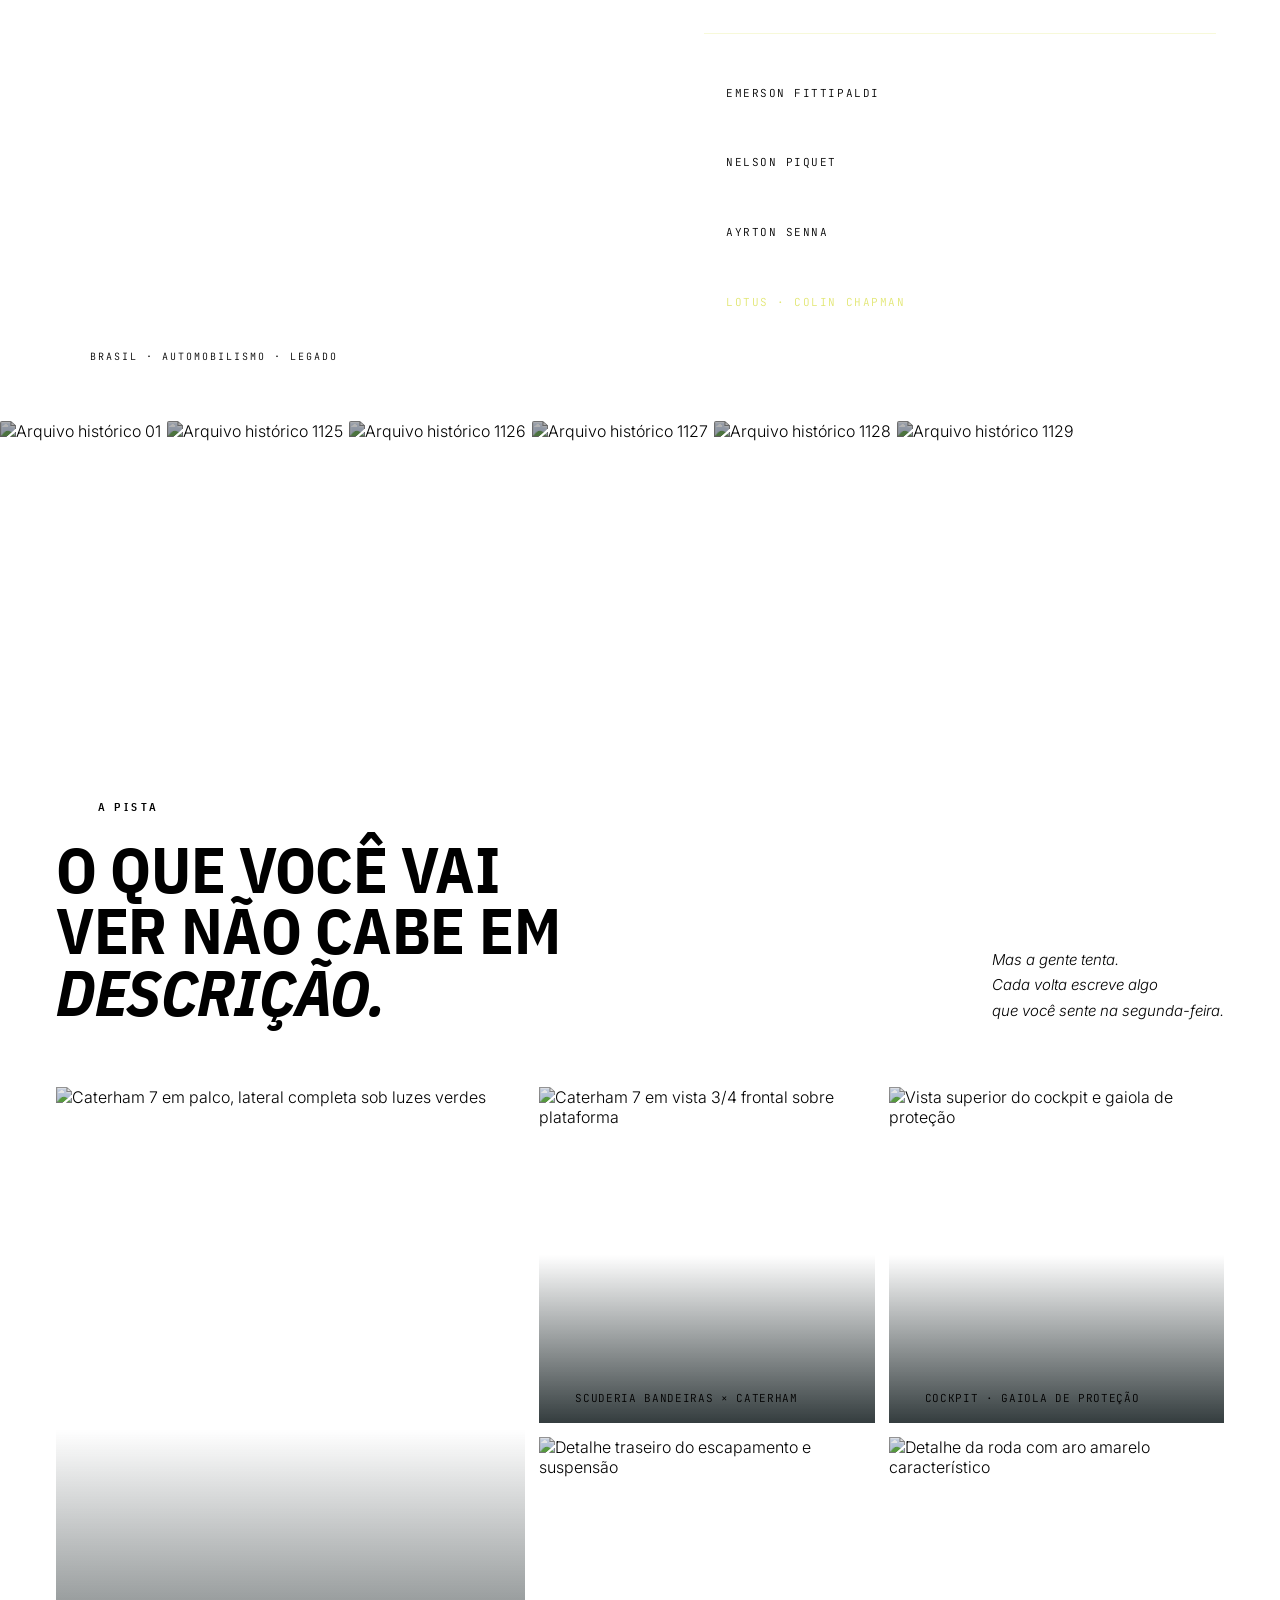
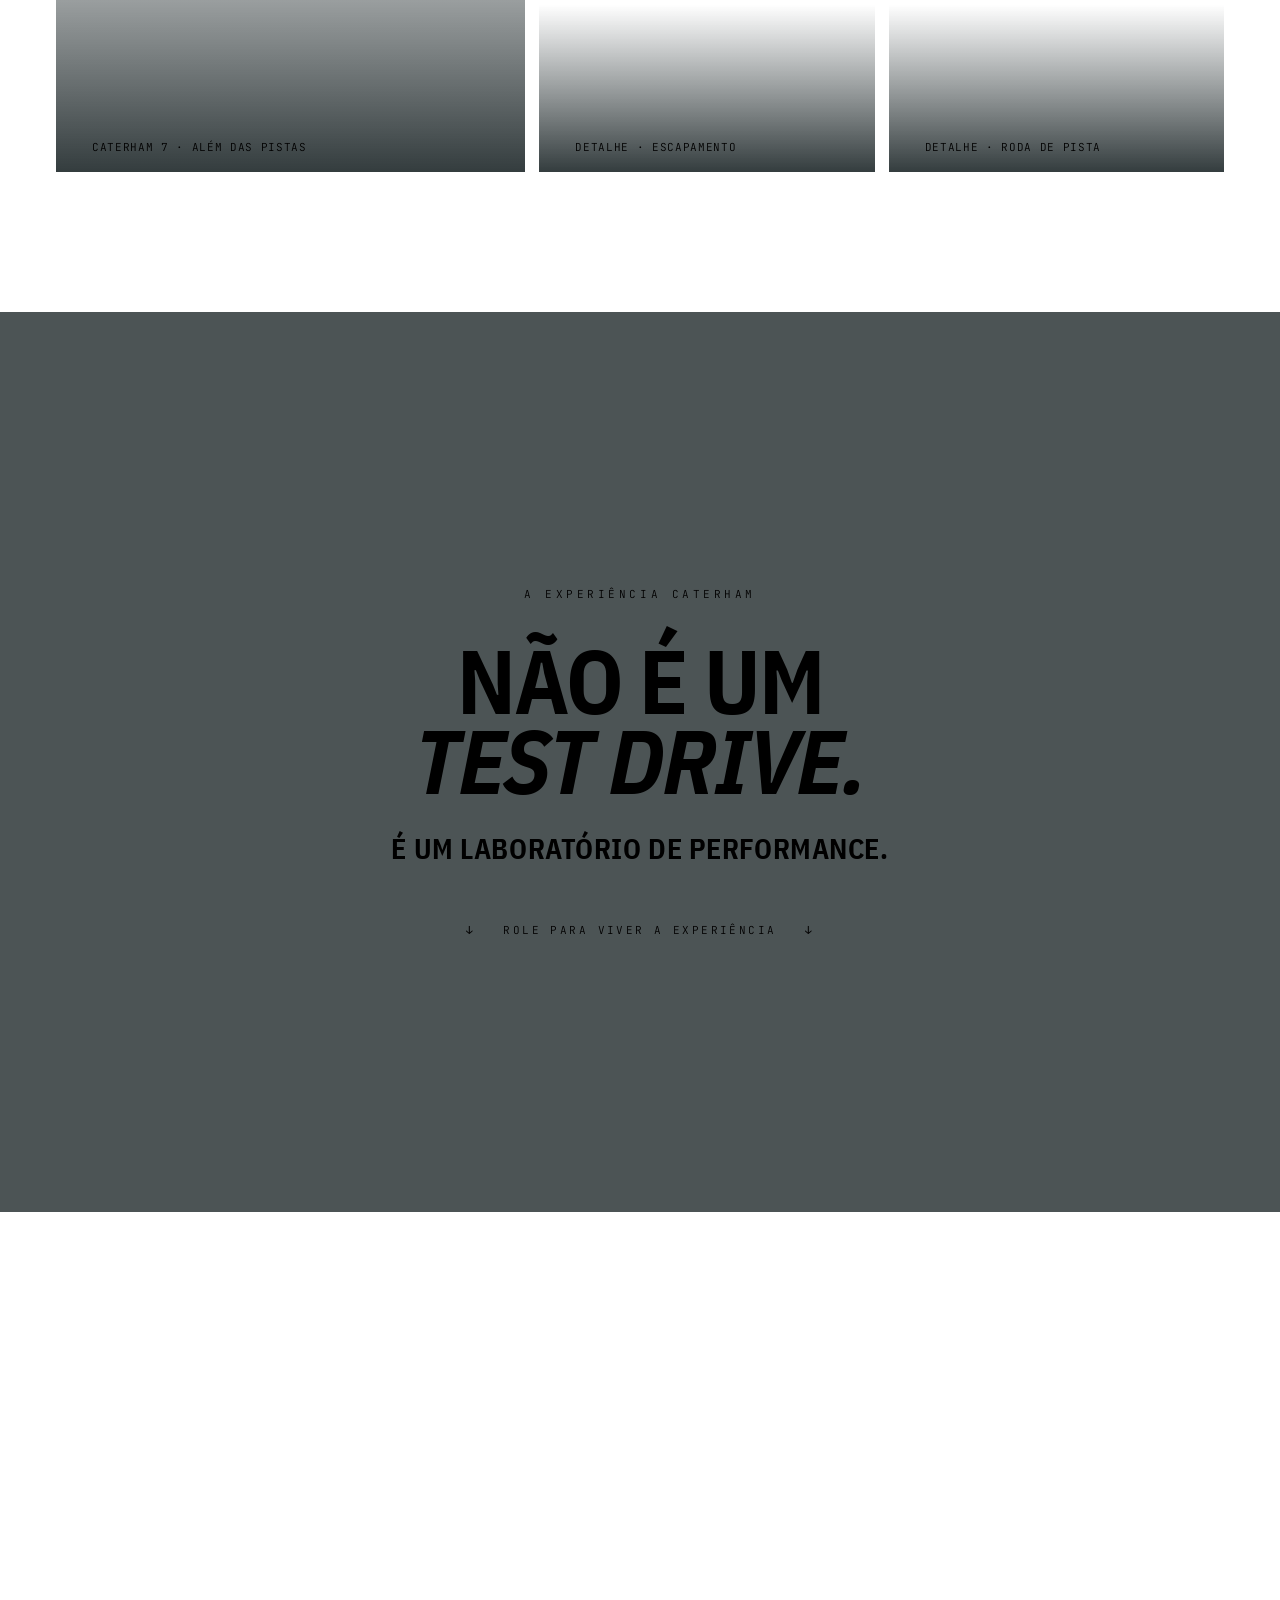
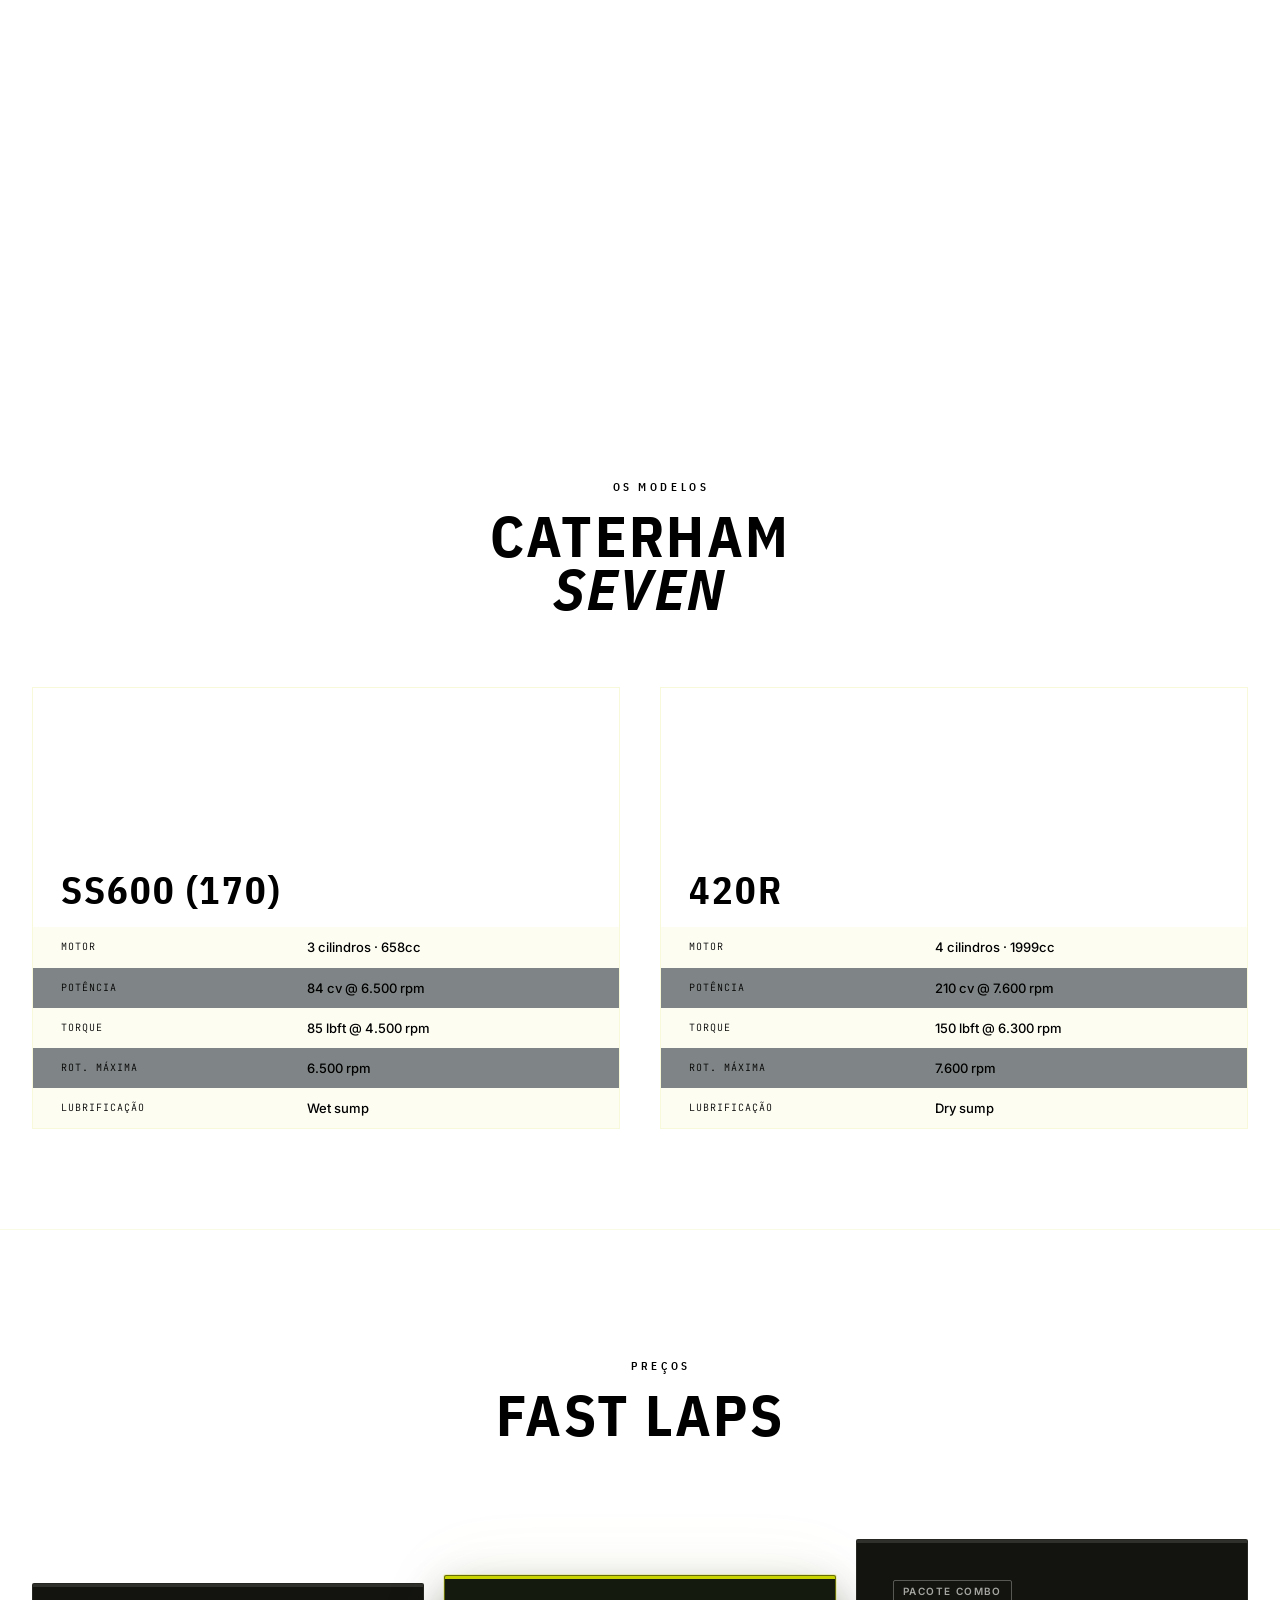
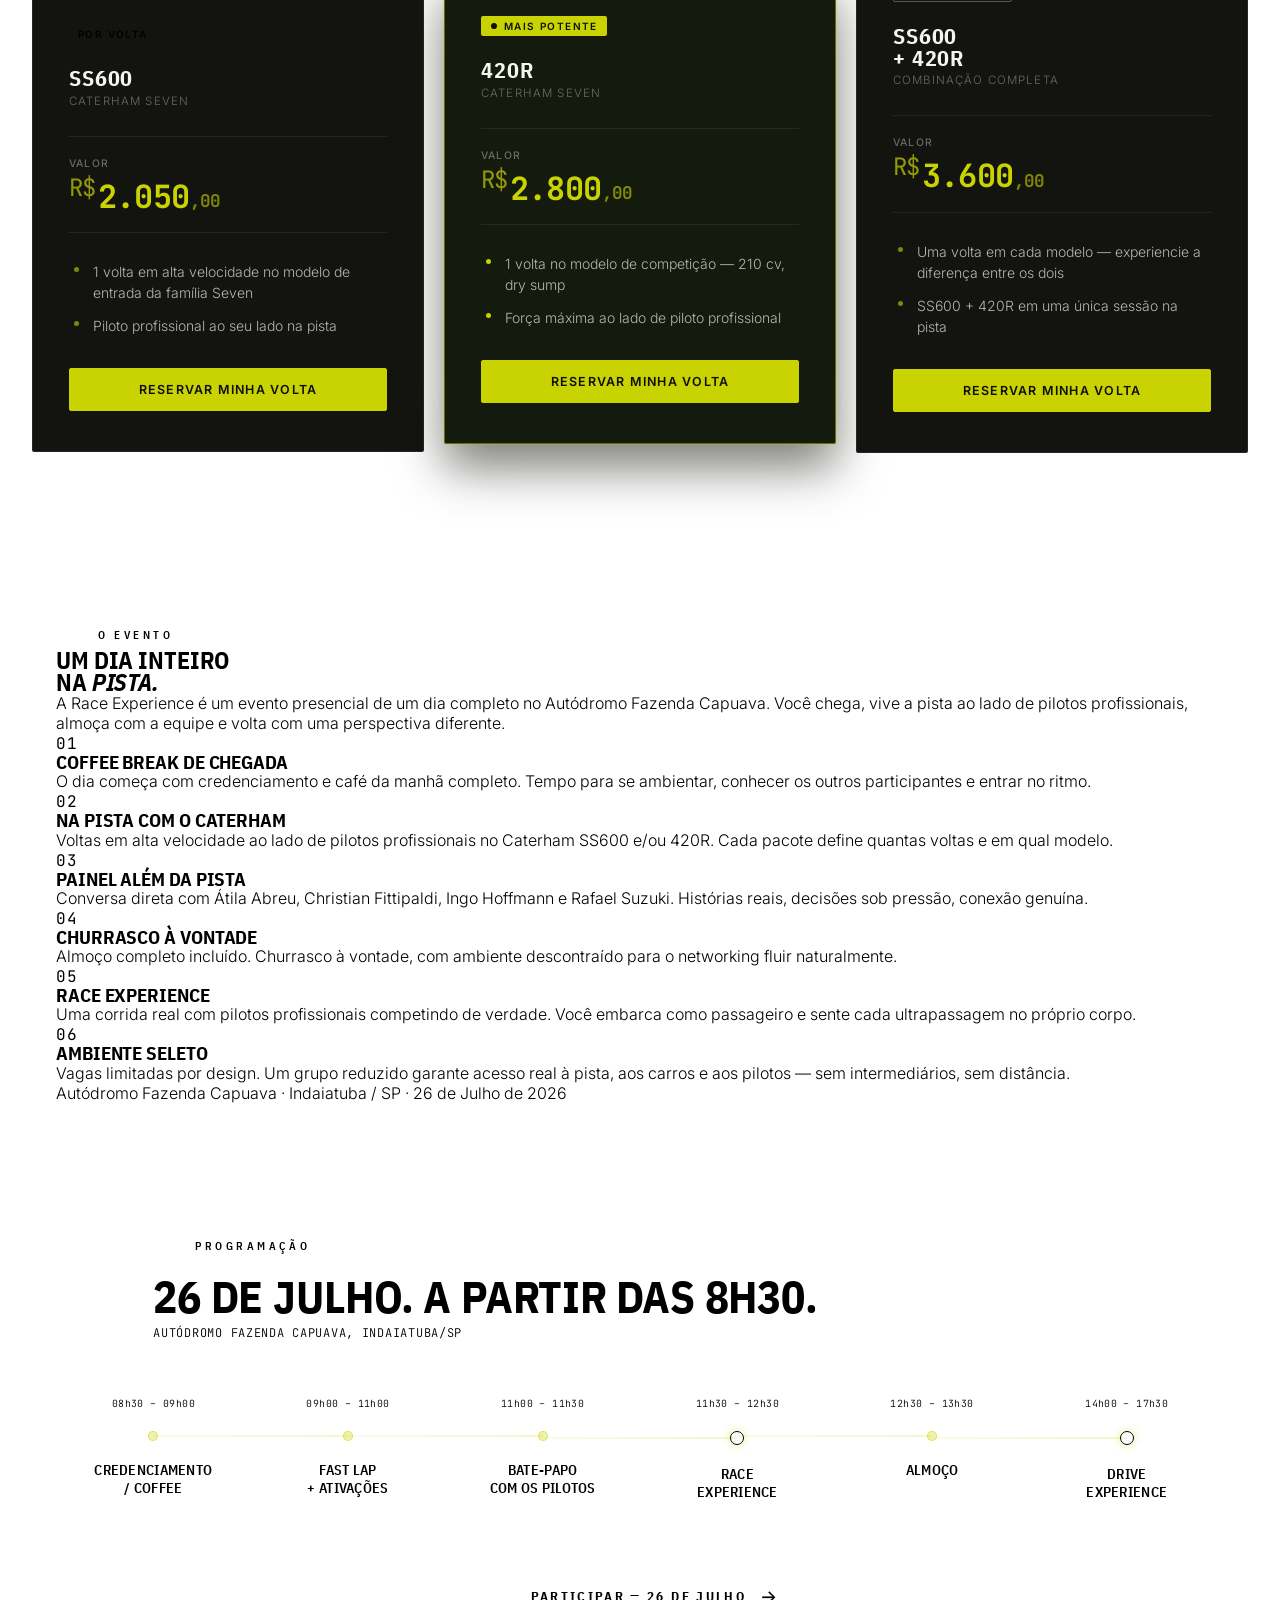
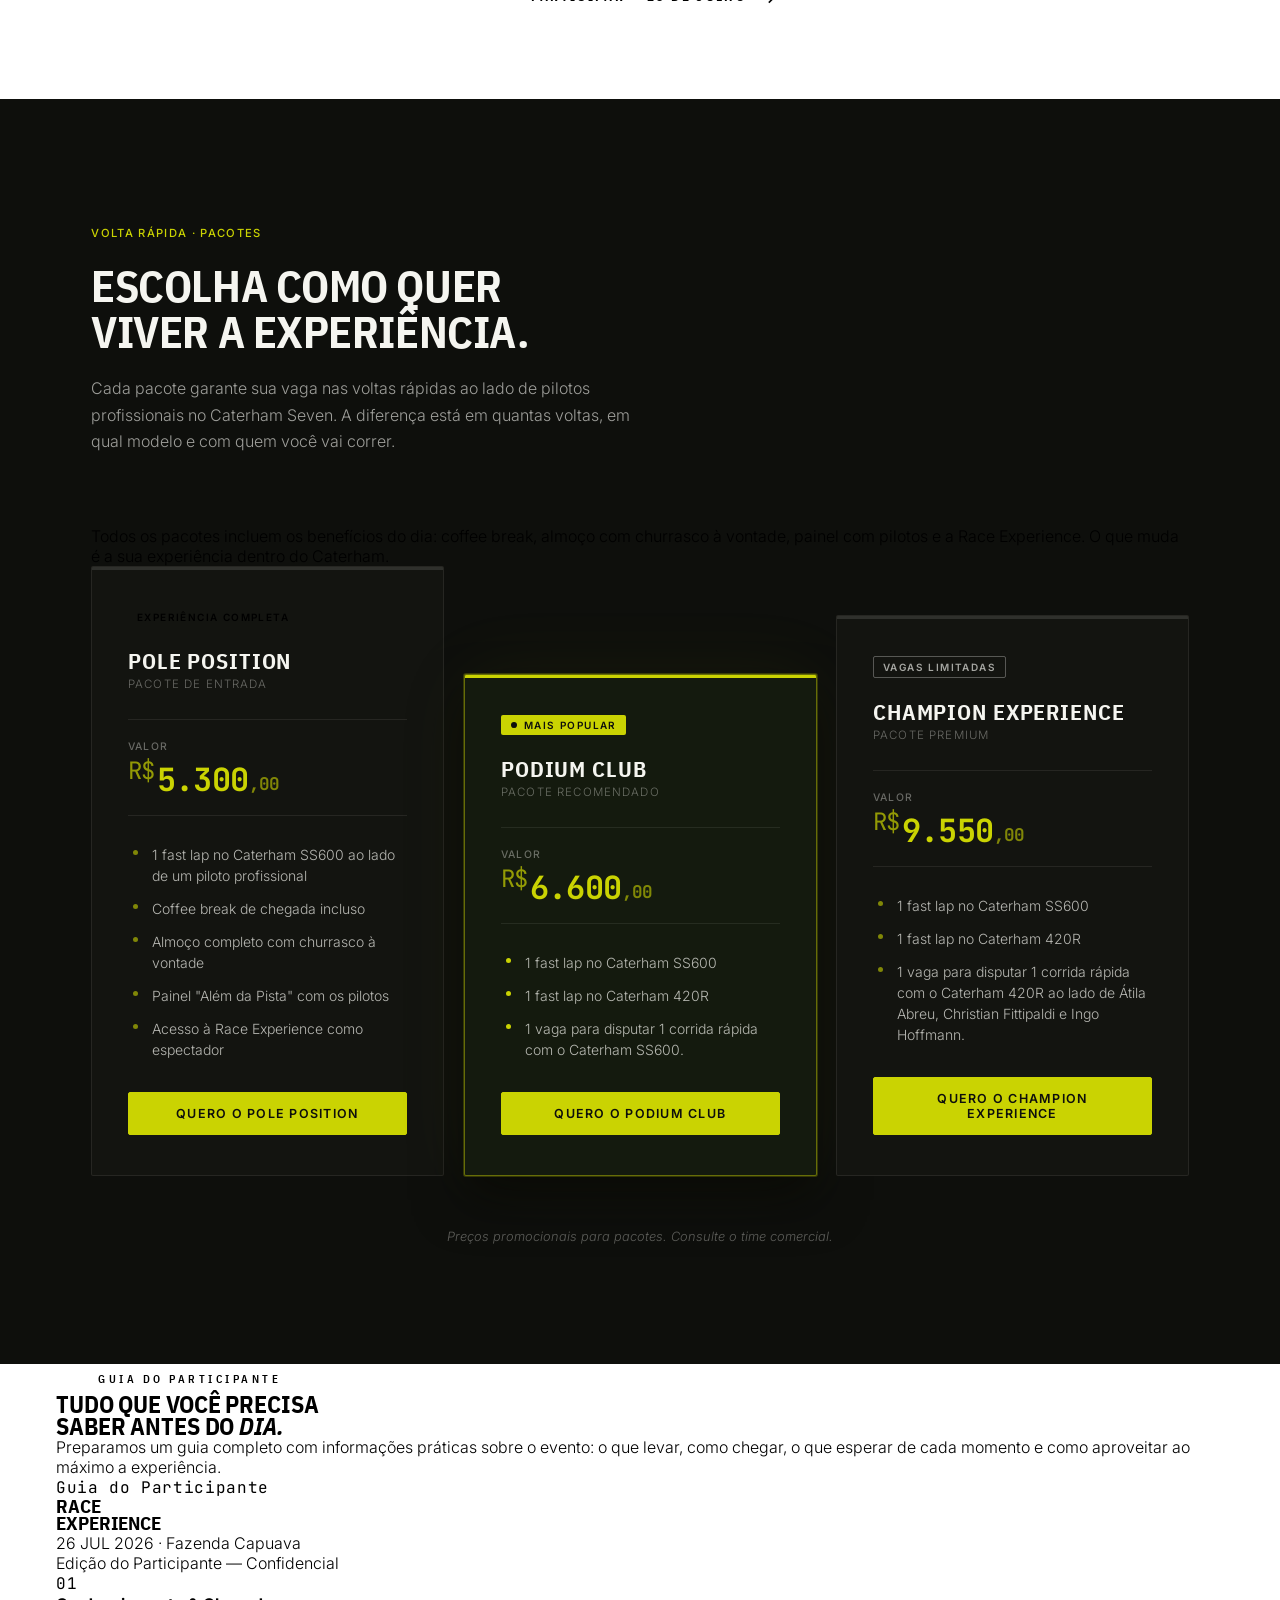
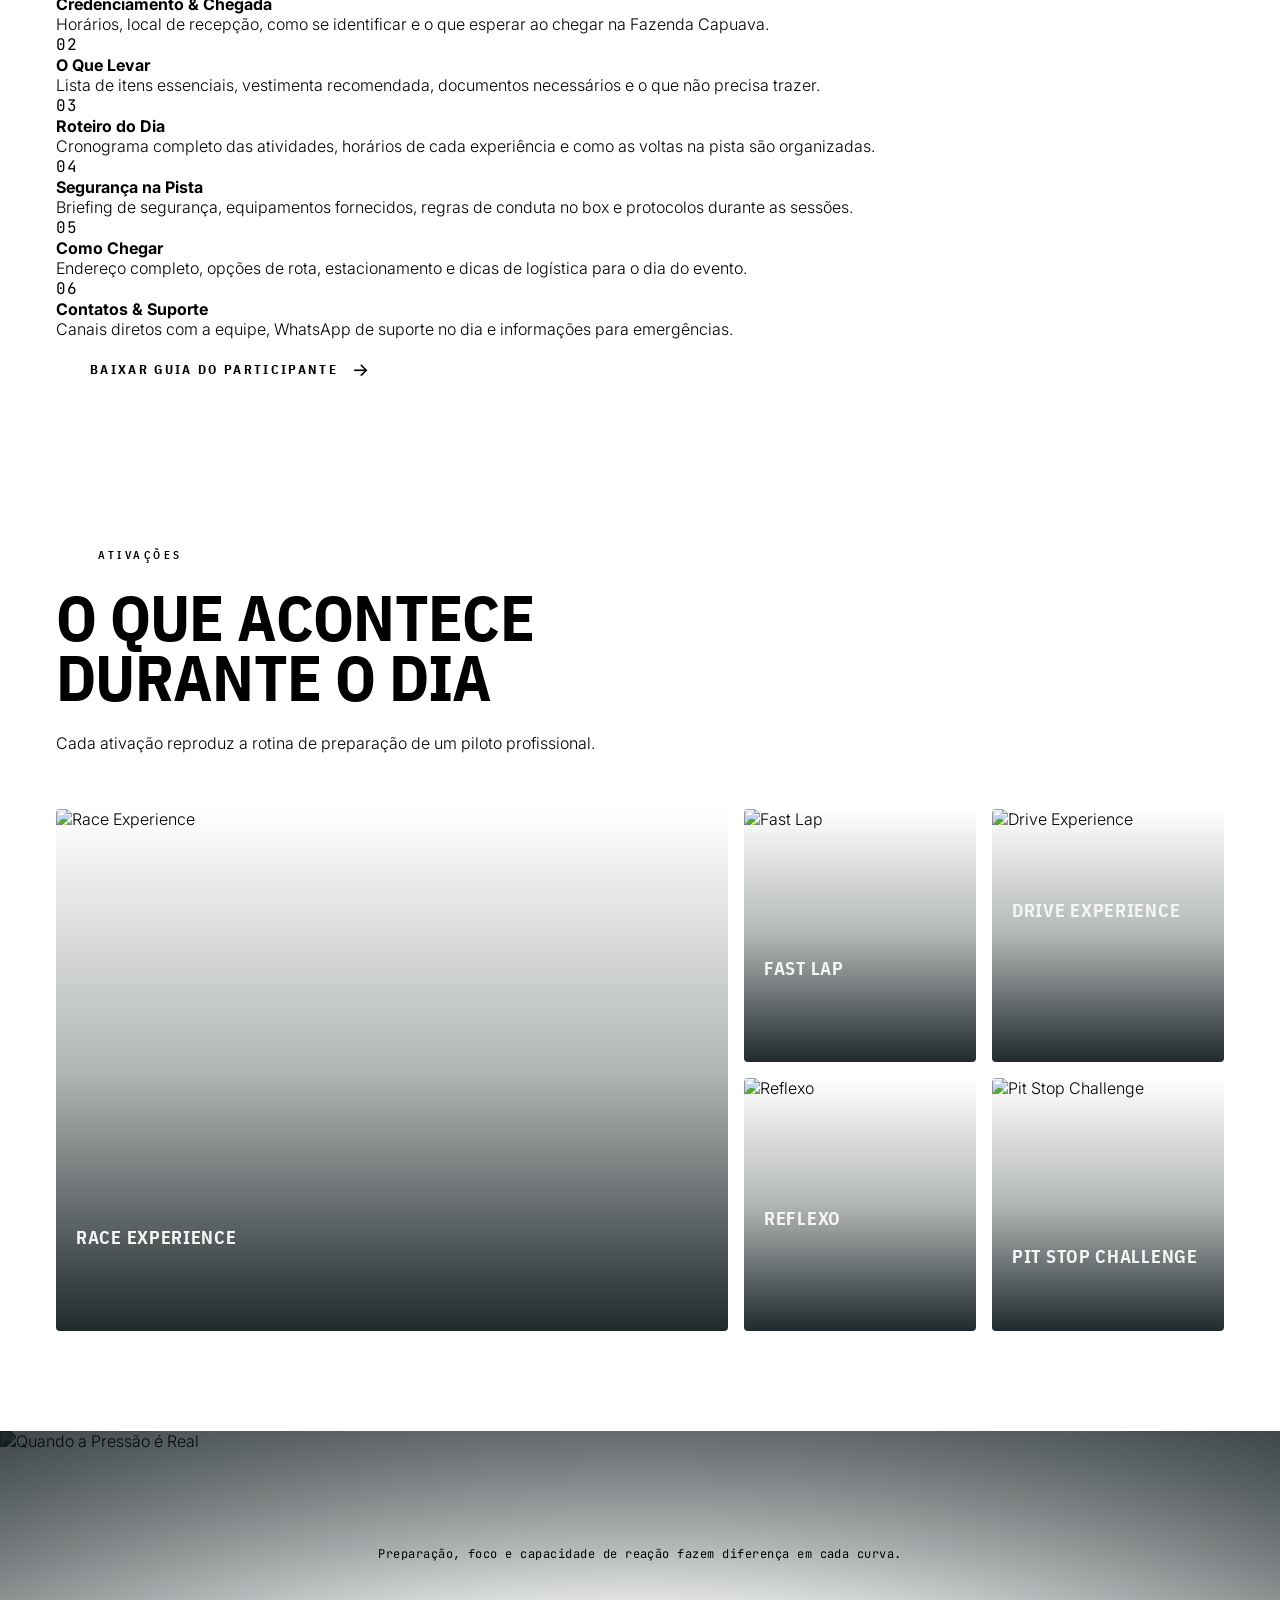
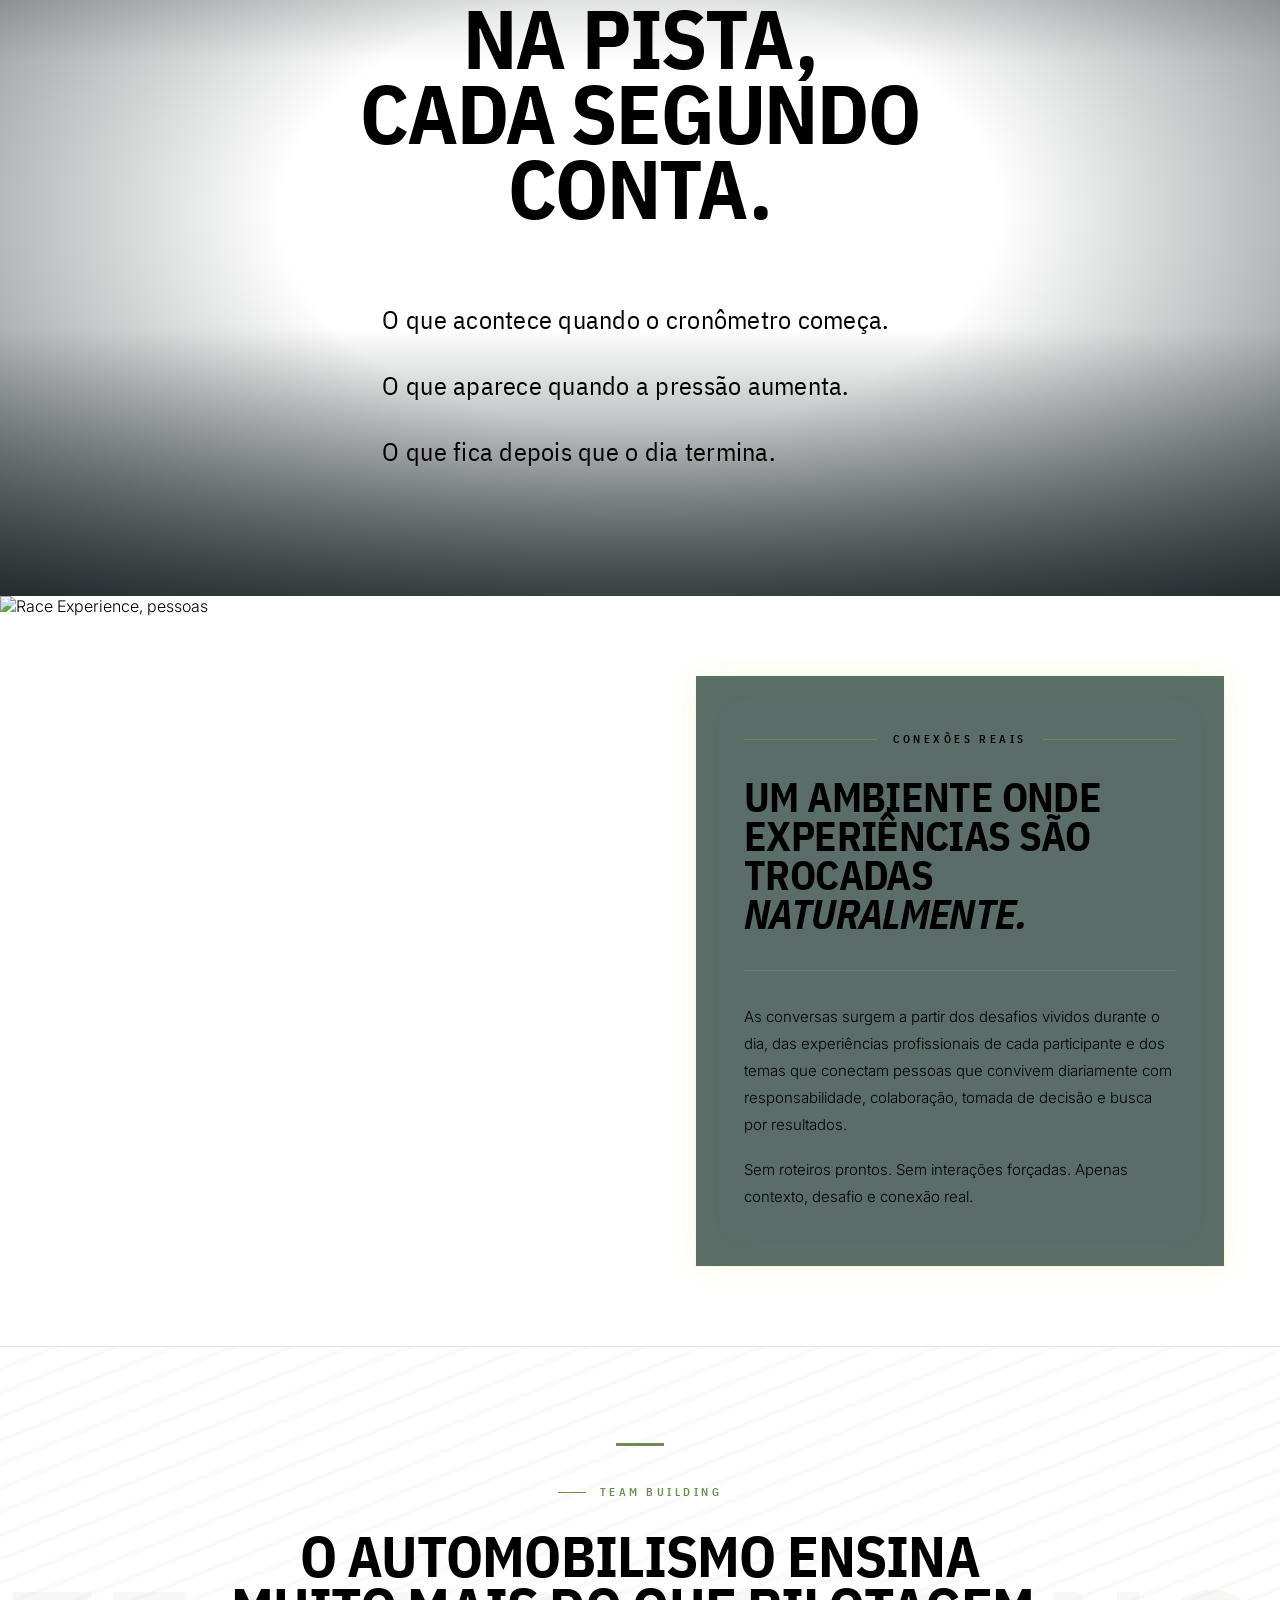
==== commit 0660175f: "fix: corrige botão CTA de team building na home para abrir WhatsApp O botão "Conheça o Formato Corpo" ====
--- a/index.html
+++ b/index.html
@@ -18,10 +18,10 @@
 <div class="progress" id="progress"></div>
 
 <!-- Badge flutuante — data do evento -->
-<a href="https://wa.me/5515998570854" class="event-float" target="_blank" rel="noopener" aria-label="Participar — 16 de Julho em Indaiatuba/SP">
+<a href="#sec-packages" class="event-float" aria-label="Participar — 26 de Julho em Indaiatuba/SP">
   <span class="ef-flag"></span>
   <div class="ef-body">
-    <span class="ef-date">16 JUL</span>
+    <span class="ef-date">26 JUL</span>
     <span class="ef-place">Indaiatuba · SP</span>
   </div>
   <span class="ef-arrow">→</span>
@@ -34,11 +34,11 @@
   </div>
   <div class="topbar-nav">
     <a href="/" class="active">Race Experience</a>
-    <a href="/team-building">Team Building</a>
+    <a href="https://wa.me/5515998570854?text=Ol%C3%A1%21+Gostaria+de+informa%C3%A7%C3%B5es+sobre+eventos+corporativos+privados+com+a+Scuderia+Bandeiras." class="topbar-nav-cta" target="_blank" rel="noopener">Eventos Corporativos</a>
   </div>
   <div class="topbar-r">
     <span class="topbar-meta">RACE EXPERIENCE · <span>SCUDERIA BANDEIRAS</span></span>
-    <a href="https://wa.me/5515998570854" class="btn btn-lime" target="_blank" rel="noopener">
+    <a href="#sec-packages" class="btn btn-lime">
       <span class="flag"></span>Garantir vaga
     </a>
   </div>
@@ -51,7 +51,7 @@
 <div class="mob-nav" id="mobNav">
   <nav class="mob-nav-links">
     <a href="/" class="mob-nav-link active">Race Experience</a>
-    <a href="/team-building" class="mob-nav-link">Team Building</a>
+    <a href="https://wa.me/5515998570854?text=Ol%C3%A1%21+Gostaria+de+informa%C3%A7%C3%B5es+sobre+eventos+corporativos+privados+com+a+Scuderia+Bandeiras." class="mob-nav-link mob-nav-link--cta" target="_blank" rel="noopener">Eventos Corporativos</a>
   </nav>
 </div>
 
@@ -95,10 +95,10 @@
         Viva a emoção do Caterham em um dos eventos mais exclusivos do Brasil.
       </p>
       <div class="hero-cta d2" data-r="up">
-        <a href="https://wa.me/5515998570854" class="btn btn-lime" target="_blank" rel="noopener">
-          <span class="flag"></span>PARTICIPAR — 16 DE JULHO
+        <a href="#sec-packages" class="btn btn-lime">
+          <span class="flag"></span>PARTICIPAR — 26 DE JULHO
         </a>
-        <a href="https://wa.me/5515998570854" class="btn btn-lime" target="_blank" rel="noopener">
+        <a href="https://wa.me/5515998570854?text=Ol%C3%A1%21+Tenho+interesse+na+Race+Experience+e+gostaria+de+mais+informa%C3%A7%C3%B5es+sobre+o+evento." class="btn btn-lime" target="_blank" rel="noopener">
           <span class="flag"></span>FALAR COM O TIME
         </a>
       </div>
@@ -106,7 +106,7 @@
 
     <aside class="hero-card d3" data-r="right">
       <div class="lbl">Próxima edição</div>
-      <div class="day">16</div>
+      <div class="day">26</div>
       <div class="month">Julho</div>
       <div class="year">2026 · INDAIATUBA / SP</div>
     </aside>
@@ -132,7 +132,7 @@
 
     <!-- Slide 1 -->
     <div class="exp-car-slide" role="group" aria-label="Slide 1 de 6">
-      <div class="exp-car-bg" style="background-image:url('/assets/images/sections/se%C3%A7%C3%A3o-2/20260528_scuderiabandeiras_raceexperience_fazendacapuava_dudabairros-0291.jpg')"></div>
+      <div class="exp-car-bg" style="background-image:url('/assets/images/sections/se%C3%A7%C3%A3o-2/uma-experiencia-criada-para-ser-vivida.jpg')"></div>
       <div class="exp-car-overlay"></div>
       <div class="exp-car-content wrap">
         <span class="label exp-car-label" data-r>A Experiência</span>
@@ -208,118 +208,6 @@
     <button class="exp-car-dot" role="tab" aria-selected="false" aria-label="Ir para slide 4" data-index="3"></button>
     <button class="exp-car-dot" role="tab" aria-selected="false" aria-label="Ir para slide 5" data-index="4"></button>
     <button class="exp-car-dot" role="tab" aria-selected="false" aria-label="Ir para slide 6" data-index="5"></button>
-  </div>
-</section>
-
-
-<!-- ============================================================
-     SECTION 3: APPLE SCROLL STORYTELLING
-     ============================================================ -->
-<section id="sec-custom">
-  <div class="story-lock" id="storyLock">
-    <div class="story-layer">
-      <div class="story-layer-bg">
-        <img class="story-layer-img" src="/assets/images/sections/se%C3%A7%C3%A3o-3/20260528_scuderiabandeiras_raceexperience_fazendacapuava_dudabairros-2489.jpg" alt="Customização" loading="eager">
-      </div>
-      <div class="story-layer-veil"></div>
-    </div>
-    <div class="story-layer">
-      <div class="story-layer-bg">
-        <img class="story-layer-img" src="/assets/images/sections/se%C3%A7%C3%A3o-3/20260528_scuderiabandeiras_raceexperience_fazendacapuava_dudabairros-2967.jpg" alt="Ativações" loading="lazy">
-      </div>
-      <div class="story-layer-veil"></div>
-    </div>
-    <div class="story-layer">
-      <div class="story-layer-bg">
-        <img class="story-layer-img" src="/assets/images/sections/se%C3%A7%C3%A3o-3/20260528_scuderiabandeiras_raceexperience_fazendacapuava_dudabairros-2979.jpg" alt="Caterham Seven" loading="lazy">
-      </div>
-      <div class="story-layer-veil"></div>
-    </div>
-    <div class="story-layer">
-      <div class="story-layer-bg">
-        <img class="story-layer-img" src="/assets/images/sections/se%C3%A7%C3%A3o-3/20260528_scuderiabandeiras_raceexperience_fazendacapuava_dudabairros-3027.jpg" alt="Pilotos Profissionais" loading="lazy">
-      </div>
-      <div class="story-layer-veil"></div>
-    </div>
-    <div class="story-layer">
-      <div class="story-layer-bg">
-        <img class="story-layer-img" src="/assets/images/sections/se%C3%A7%C3%A3o-3/20260528_scuderiabandeiras_raceexperience_fazendacapuava_dudabairros-4926.jpg" alt="Networking" loading="lazy">
-      </div>
-      <div class="story-layer-veil"></div>
-    </div>
-    <div class="story-layer">
-      <div class="story-layer-bg">
-        <img class="story-layer-img" src="/assets/images/sections/se%C3%A7%C3%A3o-3/20260528_scuderiabandeiras_raceexperience_fazendacapuava_dudabairros-5071.jpg" alt="Programação" loading="lazy">
-      </div>
-      <div class="story-layer-veil"></div>
-    </div>
-    <div class="story-layer">
-      <div class="story-layer-bg">
-        <img class="story-layer-img" src="/assets/images/sections/se%C3%A7%C3%A3o-3/20260528_scuderiabandeiras_raceexperience_fazendacapuava_dudabairros-5079.jpg" alt="Experiências" loading="lazy">
-      </div>
-      <div class="story-layer-veil"></div>
-    </div>
-    <!-- Text overlay: z-index 100, above all image layers -->
-    <div class="story-text-overlay" id="storyTextOverlay">
-    <div class="story-text-item" data-text="0">
-      <span class="story-text-num mono">01</span>
-      <span class="label story-text-label">A Experiência</span>
-      <h2 class="story-text-h">UMA EXPERIÊNCIA.<br><em>VÁRIAS FORMAS<br>DE VIVÊ-LA.</em></h2>
-      <p class="story-text-p">Cada edição da Race Experience pode ser vivida de formas diferentes, de acordo com o que você deseja.</p>
-      <div class="story-text-line"></div>
-    </div>
-    <div class="story-text-item" data-text="1">
-      <span class="story-text-num mono">02</span>
-      <span class="label story-text-label">Ativações</span>
-      <h2 class="story-text-h">INSPIRADAS NO<br><em>AUTOMOBILISMO</em></h2>
-      <p class="story-text-p">Experiências criadas para aproximar equipes da dinâmica das equipes de corrida.</p>
-      <div class="story-text-line"></div>
-    </div>
-    <div class="story-text-item" data-text="2">
-      <span class="story-text-num mono">03</span>
-      <span class="label story-text-label">Caterham Seven</span>
-      <h2 class="story-text-h">EXPERIÊNCIA<br><em>CATERHAM</em></h2>
-      <p class="story-text-p">Contato direto com o Caterham Seven: precisão, leveza e reação imediata ao comando.</p>
-      <div class="story-text-line"></div>
-    </div>
-    <div class="story-text-item" data-text="3">
-      <span class="story-text-num mono">04</span>
-      <span class="label story-text-label">Pilotos Profissionais</span>
-      <h2 class="story-text-h">AO LADO DE QUEM<br><em>VIVE O LIMITE</em></h2>
-      <p class="story-text-p">Interação com nomes que construíram carreiras dentro do automobilismo nacional de alto nível.</p>
-      <div class="story-text-line"></div>
-    </div>
-    <div class="story-text-item" data-text="4">
-      <span class="story-text-num mono">05</span>
-      <span class="label story-text-label">Networking</span>
-      <h2 class="story-text-h">RELACIONAMENTO<br><em>GENUÍNO</em></h2>
-      <p class="story-text-p">Um ambiente onde conexões surgem naturalmente a partir das experiências vividas na pista.</p>
-      <div class="story-text-line"></div>
-    </div>
-    <div class="story-text-item" data-text="5">
-      <span class="story-text-num mono">06</span>
-      <span class="label story-text-label">Programação</span>
-      <h2 class="story-text-h">PROGRAMAÇÃO<br><em>FLEXÍVEL</em></h2>
-      <p class="story-text-p">Formato adaptado para os objetivos estratégicos da sua empresa e o perfil do seu time.</p>
-      <div class="story-text-line"></div>
-    </div>
-    <div class="story-text-item" data-text="6">
-      <span class="story-text-num mono">07</span>
-      <span class="label story-text-label">Experiências</span>
-      <h2 class="story-text-h">MOMENTOS<br><em>EXCLUSIVOS</em></h2>
-      <p class="story-text-p">Para convidados, clientes e equipes: uma jornada que transforma perspectivas e resultados.</p>
-      <div class="story-text-line"></div>
-    </div>
-    </div>
-    <div class="story-lock-dots" id="storyDots">
-    <div class="story-lock-dot" data-dot="0"></div>
-    <div class="story-lock-dot" data-dot="1"></div>
-    <div class="story-lock-dot" data-dot="2"></div>
-    <div class="story-lock-dot" data-dot="3"></div>
-    <div class="story-lock-dot" data-dot="4"></div>
-    <div class="story-lock-dot" data-dot="5"></div>
-    <div class="story-lock-dot" data-dot="6"></div>
-    </div>
   </div>
 </section>
 
@@ -573,7 +461,12 @@
       <!-- SS600 (170) -->
       <div class="ft-card">
         <div class="ft-accent-bar"></div>
-        <img class="ft-car-img" src="/assets/images/sections/ficha-tecnica/SS600%20(170).jpg" alt="Caterham SS600 (170)" loading="lazy">
+        <div class="ft-car-media">
+  <video class="ft-car-video" autoplay muted loop playsinline>
+    <source src="/assets/videos/cars/ss600.mp4" type="video/mp4">
+    <img class="ft-car-img" src="/assets/images/sections/ficha-tecnica/SS600%20(170).jpg" alt="Caterham SS600 (170)">
+  </video>
+</div>
         <div class="ft-car-name">SS600 (170)</div>
         <table class="ft-table" role="table" aria-label="Ficha Técnica SS600">
           <tr><td>Motor</td><td>3 cilindros · 658cc</td></tr>
@@ -587,7 +480,12 @@
       <!-- 420R -->
       <div class="ft-card">
         <div class="ft-accent-bar"></div>
-        <img class="ft-car-img" src="/assets/images/sections/ficha-tecnica/420R.jpg" alt="Caterham 420R" loading="lazy">
+        <div class="ft-car-media">
+  <video class="ft-car-video" autoplay muted loop playsinline>
+    <source src="/assets/videos/cars/420r.mp4" type="video/mp4">
+    <img class="ft-car-img" src="/assets/images/sections/ficha-tecnica/420R.jpg" alt="Caterham 420R">
+  </video>
+</div>
         <div class="ft-car-name">420R</div>
         <table class="ft-table" role="table" aria-label="Ficha Técnica 420R">
           <tr><td>Motor</td><td>4 cilindros · 1999cc</td></tr>
@@ -614,82 +512,240 @@
       <div class="fl-rule"></div>
     </div>
 
-    <div class="fl-grid" data-r="up">
+    <div class="pkg-grid" data-r="up">
 
       <!-- Card 1: SS600 -->
-      <div class="fl-card">
-        <div class="fl-accent-bar"></div>
-        <div class="fl-card-inner">
-          <span class="fl-car-label">Caterham</span>
-          <h3 class="fl-car-name">SS600</h3>
-          <p class="fl-car-desc">1 volta em alta velocidade no modelo de entrada da família Seven</p>
-          <div class="fl-price-block">
-            <span class="fl-currency">R$</span>
-            <span class="fl-price">2.050</span>
-            <span class="fl-cents">,00</span>
-          </div>
-          <span class="fl-per-label">por volta</span>
-        </div>
-      </div>
-
-      <!-- Card 2: 420R -->
-      <div class="fl-card fl-card--featured">
-        <div class="fl-accent-bar"></div>
-        <div class="fl-card-inner">
-          <span class="fl-car-label">Caterham</span>
-          <h3 class="fl-car-name">420R</h3>
-          <p class="fl-car-desc">1 volta no modelo de competição — 210 cv, dry sump, força máxima</p>
-          <div class="fl-price-block">
-            <span class="fl-currency">R$</span>
-            <span class="fl-price">2.800</span>
-            <span class="fl-cents">,00</span>
-          </div>
-          <span class="fl-per-label">por volta</span>
-        </div>
-      </div>
+      <article class="pkg-card" aria-label="Fast Lap SS600">
+        <span class="pkg-badge pkg-badge--value">Por Volta</span>
+        <p class="pkg-tier">SS600</p>
+        <p class="pkg-tier-sub">Caterham Seven</p>
+        <div class="pkg-price-wrap">
+          <p class="pkg-price-label">Valor</p>
+          <p class="pkg-price" aria-label="R$ 2.050,00">
+            <span class="pkg-price-currency" aria-hidden="true">R$</span>2.050<span style="font-size:.55em; opacity:.6">,00</span>
+          </p>
+        </div>
+        <ul class="pkg-features">
+          <li>1 volta em alta velocidade no modelo de entrada da família Seven</li>
+          <li>Piloto profissional ao seu lado na pista</li>
+        </ul>
+        <button
+          class="pkg-cta pkg-cta--lime open-lead-modal"
+          data-plan="Fast Lap SS600"
+          data-wa="https://wa.me/5515998570854?text=Ol%C3%A1%21+Tenho+interesse+no+Fast+Lap+SS600+da+Race+Experience+(26%2F07).+Pode+me+passar+mais+informa%C3%A7%C3%B5es%3F"
+          data-product-key="fastlap-ss600"
+          data-category="Fast Laps"
+          data-product="SS600"
+          data-price="R$ 2.050,00"
+          aria-label="Reservar Fast Lap SS600"
+        >RESERVAR MINHA VOLTA</button>
+      </article>
+
+      <!-- Card 2: 420R (featured) -->
+      <article class="pkg-card pkg-card--featured" aria-label="Fast Lap 420R">
+        <span class="pkg-badge pkg-badge--popular">
+          <svg width="8" height="8" viewBox="0 0 8 8" fill="none" aria-hidden="true">
+            <circle cx="4" cy="4" r="3" fill="#0e0f0c"/>
+            <path d="M4 1.5 L4.9 3.2 L6.8 3.5 L5.4 4.85 L5.74 6.74 L4 5.8 L2.26 6.74 L2.6 4.85 L1.2 3.5 L3.1 3.2 Z" fill="#0e0f0c"/>
+          </svg>
+          Mais potente
+        </span>
+        <p class="pkg-tier">420R</p>
+        <p class="pkg-tier-sub">Caterham Seven</p>
+        <div class="pkg-price-wrap">
+          <p class="pkg-price-label">Valor</p>
+          <p class="pkg-price" aria-label="R$ 2.800,00">
+            <span class="pkg-price-currency" aria-hidden="true">R$</span>2.800<span style="font-size:.55em; opacity:.6">,00</span>
+          </p>
+        </div>
+        <ul class="pkg-features">
+          <li>1 volta no modelo de competição — 210 cv, dry sump</li>
+          <li>Força máxima ao lado de piloto profissional</li>
+        </ul>
+        <button
+          class="pkg-cta pkg-cta--lime open-lead-modal"
+          data-plan="Fast Lap 420R"
+          data-wa="https://wa.me/5515998570854?text=Ol%C3%A1%21+Tenho+interesse+no+Fast+Lap+420R+da+Race+Experience+(26%2F07).+Pode+me+passar+mais+informa%C3%A7%C3%B5es%3F"
+          data-product-key="fastlap-420r"
+          data-category="Fast Laps"
+          data-product="420R"
+          data-price="R$ 2.800,00"
+          aria-label="Reservar Fast Lap 420R"
+        >RESERVAR MINHA VOLTA</button>
+      </article>
 
       <!-- Card 3: Combo -->
-      <div class="fl-card">
-        <div class="fl-accent-bar"></div>
-        <div class="fl-card-inner">
-          <span class="fl-car-label">Combo</span>
-          <h3 class="fl-car-name">SS600<br>+ 420R</h3>
-          <p class="fl-car-desc">Uma volta em cada modelo — experiencie a diferença entre os dois</p>
-          <div class="fl-price-block">
-            <span class="fl-currency">R$</span>
-            <span class="fl-price">3.600</span>
-            <span class="fl-cents">,00</span>
-          </div>
-          <span class="fl-per-label">pacote combo</span>
-        </div>
-      </div>
-
-    </div><!-- /fl-grid -->
-
-    <div class="fl-footer" data-r="up">
-      <a
-        href="https://wa.me/5515998570854"
-        class="btn btn-lime"
-        target="_blank"
-        rel="noopener"
-        aria-label="Reservar minha volta via WhatsApp"
-      >RESERVAR MINHA VOLTA</a>
-      <p class="fl-footnote">
-        <em>Preços promocionais para pacotes. Consulte o time comercial.</em>
-      </p>
-    </div>
-
-  </div>
-</section>
-
-<section id="sec-packages" aria-labelledby="pkg-heading">
+      <article class="pkg-card" aria-label="Fast Lap Combo SS600 + 420R">
+        <span class="pkg-badge pkg-badge--limited">Pacote Combo</span>
+        <p class="pkg-tier">SS600<br>+ 420R</p>
+        <p class="pkg-tier-sub">Combinação completa</p>
+        <div class="pkg-price-wrap">
+          <p class="pkg-price-label">Valor</p>
+          <p class="pkg-price" aria-label="R$ 3.600,00">
+            <span class="pkg-price-currency" aria-hidden="true">R$</span>3.600<span style="font-size:.55em; opacity:.6">,00</span>
+          </p>
+        </div>
+        <ul class="pkg-features">
+          <li>Uma volta em cada modelo — experiencie a diferença entre os dois</li>
+          <li>SS600 + 420R em uma única sessão na pista</li>
+        </ul>
+        <button
+          class="pkg-cta pkg-cta--lime open-lead-modal"
+          data-plan="Fast Lap Combo SS600 + 420R"
+          data-wa="https://wa.me/5515998570854?text=Ol%C3%A1%21+Tenho+interesse+no+Combo+Fast+Lap+(SS600+%2B+420R)+da+Race+Experience+(26%2F07).+Pode+me+passar+mais+informa%C3%A7%C3%B5es%3F"
+          data-product-key="fastlap-combo"
+          data-category="Fast Laps"
+          data-product="Fast Laps Combo"
+          data-price="R$ 3.600,00"
+          aria-label="Reservar Fast Lap Combo"
+        >RESERVAR MINHA VOLTA</button>
+      </article>
+
+    </div><!-- /pkg-grid -->
+
+    <p class="pkg-footnote" data-r="up">
+      <em>Preços promocionais para pacotes. Consulte o time comercial.</em>
+    </p>
+
+  </div>
+</section>
+
+<!-- ══════════════════ O EVENTO — VISÃO GERAL ════════════════════ -->
+<section id="sec-event-overview">
   <div class="wrap">
 
+    <div class="evo-header" data-r>
+      <span class="label">O Evento</span>
+      <h2 class="evo-headline">Um dia inteiro<br>na <em>pista.</em></h2>
+      <p class="evo-subtext">A Race Experience é um evento presencial de um dia completo no Autódromo Fazenda Capuava. Você chega, vive a pista ao lado de pilotos profissionais, almoça com a equipe e volta com uma perspectiva diferente.</p>
+    </div>
+
+    <div class="evo-grid" data-r="up">
+
+      <div class="evo-item">
+        <div class="evo-item-num mono">01</div>
+        <div class="evo-item-content">
+          <h3 class="evo-item-title">Coffee Break de Chegada</h3>
+          <p class="evo-item-desc">O dia começa com credenciamento e café da manhã completo. Tempo para se ambientar, conhecer os outros participantes e entrar no ritmo.</p>
+        </div>
+      </div>
+
+      <div class="evo-item">
+        <div class="evo-item-num mono">02</div>
+        <div class="evo-item-content">
+          <h3 class="evo-item-title">Na Pista com o Caterham</h3>
+          <p class="evo-item-desc">Voltas em alta velocidade ao lado de pilotos profissionais no Caterham SS600 e/ou 420R. Cada pacote define quantas voltas e em qual modelo.</p>
+        </div>
+      </div>
+
+      <div class="evo-item">
+        <div class="evo-item-num mono">03</div>
+        <div class="evo-item-content">
+          <h3 class="evo-item-title">Painel Além da Pista</h3>
+          <p class="evo-item-desc">Conversa direta com Átila Abreu, Christian Fittipaldi, Ingo Hoffmann e Rafael Suzuki. Histórias reais, decisões sob pressão, conexão genuína.</p>
+        </div>
+      </div>
+
+      <div class="evo-item">
+        <div class="evo-item-num mono">04</div>
+        <div class="evo-item-content">
+          <h3 class="evo-item-title">Churrasco à Vontade</h3>
+          <p class="evo-item-desc">Almoço completo incluído. Churrasco à vontade, com ambiente descontraído para o networking fluir naturalmente.</p>
+        </div>
+      </div>
+
+      <div class="evo-item">
+        <div class="evo-item-num mono">05</div>
+        <div class="evo-item-content">
+          <h3 class="evo-item-title">Race Experience</h3>
+          <p class="evo-item-desc">Uma corrida real com pilotos profissionais competindo de verdade. Você embarca como passageiro e sente cada ultrapassagem no próprio corpo.</p>
+        </div>
+      </div>
+
+      <div class="evo-item">
+        <div class="evo-item-num mono">06</div>
+        <div class="evo-item-content">
+          <h3 class="evo-item-title">Ambiente Seleto</h3>
+          <p class="evo-item-desc">Vagas limitadas por design. Um grupo reduzido garante acesso real à pista, aos carros e aos pilotos — sem intermediários, sem distância.</p>
+        </div>
+      </div>
+
+    </div>
+
+    <div class="evo-footnote" data-r="up">
+      <span class="evo-footnote-line"></span>
+      <p class="evo-footnote-text">Autódromo Fazenda Capuava · Indaiatuba / SP · 26 de Julho de 2026</p>
+      <span class="evo-footnote-line"></span>
+    </div>
+
+  </div>
+</section>
+
+<!-- ════════════════════════════════════════════════════════
+     §6  CRONOGRAMA 26 DE JULHO
+════════════════════════════════════════════════════════ -->
+<section id="sec-cronograma">
+  <div class="legacy-cronograma" data-r>
+    <div class="legacy-cronograma-header">
+      <span class="label">PROGRAMAÇÃO</span>
+      <h3>26 de Julho. A partir das 8h30.</h3>
+      <p>Autódromo Fazenda Capuava, Indaiatuba/SP</p>
+    </div>
+
+    <div class="crono-timeline">
+      <div class="crono-item">
+        <div class="crono-time">08h30 – 09h00</div>
+        <div class="crono-dot-wrap"><div class="crono-dot"></div></div>
+        <div class="crono-activity">Credenciamento<br>/ Coffee</div>
+      </div>
+      <div class="crono-item">
+        <div class="crono-time">09h00 – 11h00</div>
+        <div class="crono-dot-wrap"><div class="crono-dot"></div></div>
+        <div class="crono-activity">Fast Lap<br>+ Ativações</div>
+      </div>
+      <div class="crono-item">
+        <div class="crono-time">11h00 – 11h30</div>
+        <div class="crono-dot-wrap"><div class="crono-dot"></div></div>
+        <div class="crono-activity">Bate-papo<br>com os pilotos</div>
+      </div>
+      <div class="crono-item">
+        <div class="crono-time">11h30 – 12h30</div>
+        <div class="crono-dot-wrap"><div class="crono-dot crono-dot--highlight"></div></div>
+        <div class="crono-activity crono-activity--highlight">Race<br>Experience</div>
+      </div>
+      <div class="crono-item">
+        <div class="crono-time">12h30 – 13h30</div>
+        <div class="crono-dot-wrap"><div class="crono-dot"></div></div>
+        <div class="crono-activity">Almoço</div>
+      </div>
+      <div class="crono-item">
+        <div class="crono-time">14h00 – 17h30</div>
+        <div class="crono-dot-wrap"><div class="crono-dot crono-dot--highlight"></div></div>
+        <div class="crono-activity crono-activity--highlight">Drive<br>Experience</div>
+      </div>
+    </div>
+
+    <div class="crono-cta">
+      <a href="#sec-packages" class="btn btn-lime">
+        <span class="flag"></span>PARTICIPAR — 26 DE JULHO
+      </a>
+    </div>
+  </div>
+
+</section>
+
+<section id="sec-packages" aria-labelledby="pkg-heading" style="scroll-margin-top:100px">
+  <div class="wrap">
+
     <header class="pkg-header" data-r>
-      <span class="pkg-eyebrow label">Pacotes</span>
-      <h2 class="pkg-headline" id="pkg-heading">Escolha como quer&nbsp;viver a&nbsp;experiência.</h2>
-      <p class="pkg-subtext">A Race Experience oferece diferentes formas de estar na pista. Desde uma volta rápida ao lado de um piloto profissional até uma corrida completa com os nomes mais importantes do automobilismo brasileiro.</p>
+      <span class="pkg-eyebrow label">Volta Rápida · Pacotes</span>
+      <h2 class="pkg-headline" id="pkg-heading">Escolha como quer viver a experiência.</h2>
+      <p class="pkg-subtext">Cada pacote garante sua vaga nas voltas rápidas ao lado de pilotos profissionais no Caterham Seven. A diferença está em quantas voltas, em qual modelo e com quem você vai correr.</p>
     </header>
+
+    <div class="pkg-intro" data-r="up">
+      <p class="pkg-intro-text">Todos os pacotes incluem os benefícios do dia: coffee break, almoço com churrasco à vontade, painel com pilotos e a Race Experience. O que muda é a sua experiência dentro do Caterham.</p>
+    </div>
 
     <div class="pkg-grid">
 
@@ -700,27 +756,38 @@
         style="transition-delay: var(--_delay, 0ms)"
         aria-label="Pacote Pole Position"
       >
+        <span class="pkg-badge pkg-badge--value">
+          Experiência Completa
+        </span>
+
         <p class="pkg-tier">Pole Position</p>
         <p class="pkg-tier-sub">Pacote de entrada</p>
 
         <div class="pkg-price-wrap">
           <p class="pkg-price-label">Valor</p>
-          <p class="pkg-price" aria-label="R$ 5.000,00">
-            <span class="pkg-price-currency" aria-hidden="true">R$</span>5.000<span style="font-size:.55em; opacity:.6">,00</span>
+          <p class="pkg-price" aria-label="R$ 5.300,00">
+            <span class="pkg-price-currency" aria-hidden="true">R$</span>5.300<span style="font-size:.55em; opacity:.6">,00</span>
           </p>
         </div>
 
         <ul class="pkg-features">
-          <li>1 vaga para disputar 1 corrida rápida com o Caterham SS600.</li>
+          <li>1 fast lap no Caterham SS600 ao lado de um piloto profissional</li>
+          <li>Coffee break de chegada incluso</li>
+          <li>Almoço completo com churrasco à vontade</li>
+          <li>Painel "Além da Pista" com os pilotos</li>
+          <li>Acesso à Race Experience como espectador</li>
         </ul>
 
-        <a
-          href="https://wa.me/5515998570854"
-          class="pkg-cta pkg-cta--outline"
-          target="_blank"
-          rel="noopener noreferrer"
-          aria-label="Falar com o time sobre o pacote Pole Position"
-        >Falar com o Time</a>
+        <button
+          class="pkg-cta pkg-cta--lime open-lead-modal"
+          data-plan="Pole Position"
+          data-wa="https://wa.me/5515998570854?text=Ol%C3%A1%21+Tenho+interesse+no+pacote+POLE+POSITION+da+Race+Experience+(26%2F07).+Pode+me+passar+mais+informa%C3%A7%C3%B5es%3F"
+          data-product-key="race-pole-position"
+          data-category="Race Experience"
+          data-product="Pole Position"
+          data-price="R$ 5.300,00"
+          aria-label="Garantir vaga — Pole Position"
+        >QUERO O POLE POSITION</button>
       </article>
 
       <!-- Card 2: Podium Club (highlighted) -->
@@ -754,13 +821,16 @@
           <li>1 vaga para disputar 1 corrida rápida com o Caterham SS600.</li>
         </ul>
 
-        <a
-          href="https://wa.me/5515998570854"
-          class="pkg-cta pkg-cta--lime"
-          target="_blank"
-          rel="noopener noreferrer"
-          aria-label="Falar com o time sobre o pacote Podium Club"
-        >Falar com o Time</a>
+        <button
+          class="pkg-cta pkg-cta--lime open-lead-modal"
+          data-plan="Podium Club"
+          data-wa="https://wa.me/5515998570854?text=Ol%C3%A1%21+Tenho+interesse+no+pacote+PODIUM+CLUB+da+Race+Experience+(26%2F07).+Pode+me+passar+mais+informa%C3%A7%C3%B5es%3F"
+          data-product-key="race-podium-club"
+          data-category="Race Experience"
+          data-product="Podium Club"
+          data-price="R$ 6.600,00"
+          aria-label="Garantir vaga — Podium Club"
+        >QUERO O PODIUM CLUB</button>
       </article>
 
       <!-- Card 3: Champion Experience (premium) -->
@@ -790,13 +860,16 @@
           <li>1 vaga para disputar 1 corrida rápida com o Caterham 420R ao lado de Átila Abreu, Christian Fittipaldi e Ingo Hoffmann.</li>
         </ul>
 
-        <a
-          href="https://wa.me/5515998570854"
-          class="pkg-cta pkg-cta--outline"
-          target="_blank"
-          rel="noopener noreferrer"
-          aria-label="Falar com o time sobre o pacote Champion Experience"
-        >Falar com o Time</a>
+        <button
+          class="pkg-cta pkg-cta--lime open-lead-modal"
+          data-plan="Champion Experience"
+          data-wa="https://wa.me/5515998570854?text=Ol%C3%A1%21+Tenho+interesse+no+pacote+CHAMPION+EXPERIENCE+da+Race+Experience+(26%2F07).+Pode+me+passar+mais+informa%C3%A7%C3%B5es%3F"
+          data-product-key="race-champion-experience"
+          data-category="Race Experience"
+          data-product="Champion Experience"
+          data-price="R$ 9.550,00"
+          aria-label="Garantir vaga — Champion Experience"
+        >QUERO O CHAMPION EXPERIENCE</button>
       </article>
 
     </div>
@@ -804,6 +877,100 @@
     <p class="pkg-footnote">
       Preços promocionais para pacotes. Consulte o time comercial.
     </p>
+
+  </div>
+</section>
+
+<!-- ══════════════════ GUIA DO PARTICIPANTE ════════════════════ -->
+<section id="sec-pdf-guide">
+  <div class="wrap">
+
+    <div class="pdf-guide-header" data-r>
+      <span class="label">Guia do Participante</span>
+      <h2 class="pdf-guide-headline">Tudo que você precisa<br>saber antes do <em>dia.</em></h2>
+      <p class="pdf-guide-subtext">Preparamos um guia completo com informações práticas sobre o evento: o que levar, como chegar, o que esperar de cada momento e como aproveitar ao máximo a experiência.</p>
+    </div>
+
+    <div class="pdf-preview" data-r="up">
+
+      <!-- Cover do guia -->
+      <div class="pdf-cover">
+        <div class="pdf-cover-inner">
+          <span class="pdf-cover-label mono">Guia do Participante</span>
+          <h3 class="pdf-cover-title">Race<br>Experience</h3>
+          <div class="pdf-cover-meta">
+            <span>26 JUL 2026</span>
+            <span class="pdf-cover-sep">·</span>
+            <span>Fazenda Capuava</span>
+          </div>
+          <div class="pdf-cover-bar"></div>
+          <p class="pdf-cover-edition">Edição do Participante — Confidencial</p>
+        </div>
+      </div>
+
+      <!-- Seções do guia -->
+      <div class="pdf-sections">
+
+        <div class="pdf-section-card">
+          <span class="pdf-section-num mono">01</span>
+          <div class="pdf-section-body">
+            <h4 class="pdf-section-title">Credenciamento &amp; Chegada</h4>
+            <p class="pdf-section-desc">Horários, local de recepção, como se identificar e o que esperar ao chegar na Fazenda Capuava.</p>
+          </div>
+        </div>
+
+        <div class="pdf-section-card">
+          <span class="pdf-section-num mono">02</span>
+          <div class="pdf-section-body">
+            <h4 class="pdf-section-title">O Que Levar</h4>
+            <p class="pdf-section-desc">Lista de itens essenciais, vestimenta recomendada, documentos necessários e o que não precisa trazer.</p>
+          </div>
+        </div>
+
+        <div class="pdf-section-card">
+          <span class="pdf-section-num mono">03</span>
+          <div class="pdf-section-body">
+            <h4 class="pdf-section-title">Roteiro do Dia</h4>
+            <p class="pdf-section-desc">Cronograma completo das atividades, horários de cada experiência e como as voltas na pista são organizadas.</p>
+          </div>
+        </div>
+
+        <div class="pdf-section-card">
+          <span class="pdf-section-num mono">04</span>
+          <div class="pdf-section-body">
+            <h4 class="pdf-section-title">Segurança na Pista</h4>
+            <p class="pdf-section-desc">Briefing de segurança, equipamentos fornecidos, regras de conduta no box e protocolos durante as sessões.</p>
+          </div>
+        </div>
+
+        <div class="pdf-section-card">
+          <span class="pdf-section-num mono">05</span>
+          <div class="pdf-section-body">
+            <h4 class="pdf-section-title">Como Chegar</h4>
+            <p class="pdf-section-desc">Endereço completo, opções de rota, estacionamento e dicas de logística para o dia do evento.</p>
+          </div>
+        </div>
+
+        <div class="pdf-section-card">
+          <span class="pdf-section-num mono">06</span>
+          <div class="pdf-section-body">
+            <h4 class="pdf-section-title">Contatos &amp; Suporte</h4>
+            <p class="pdf-section-desc">Canais diretos com a equipe, WhatsApp de suporte no dia e informações para emergências.</p>
+          </div>
+        </div>
+
+      </div>
+
+    </div>
+
+    <div class="pdf-guide-actions" data-r="up">
+      <a
+        href="/guia-do-participante/Guia%20do%20Participante%20-%20Race%20Experience.pdf"
+        class="btn btn-lime"
+        download="Guia-do-Participante-Race-Experience.pdf"
+        aria-label="Baixar o Guia do Participante em PDF"
+      >BAIXAR GUIA DO PARTICIPANTE</a>
+    </div>
 
   </div>
 </section>
@@ -855,12 +1022,12 @@
       </div>
 
       <div class="atv-card d3" data-r="up" data-index="03">
-        <img src="/assets/images/sections/se%C3%A7%C3%A3o-5/kart-crazy.jpg" alt="Crazy Kart" loading="lazy">
+        <img src="/assets/images/sections/se%C3%A7%C3%A3o-5/reflexos-rapidos.jpg" alt="Reflexo" loading="lazy">
         <div class="atv-overlay"></div>
         <span class="atv-num mono">03</span>
         <div class="atv-info">
-          <h3 class="atv-name">Instrução e Ação</h3>
-          <p class="atv-desc">Competitivo e caótico. Mais difícil do que parece. Disponível para contratação em eventos privados.</p>
+          <h3 class="atv-name">Reflexo</h3>
+          <p class="atv-desc">Uma dinâmica que desafia velocidade de reação, leitura de cenário e capacidade de resposta sob pressão real.</p>
         </div>
       </div>
 
@@ -899,12 +1066,12 @@
         </div>
       </div>
       <div class="atv-card atv-scroll-card">
-        <img src="/assets/images/sections/se%C3%A7%C3%A3o-5/kart-crazy.jpg" alt="Crazy Kart" loading="lazy">
+        <img src="/assets/images/sections/se%C3%A7%C3%A3o-5/reflexos-rapidos.jpg" alt="Reflexo" loading="lazy">
         <div class="atv-overlay"></div>
         <span class="atv-num mono">03</span>
         <div class="atv-info">
-          <h3 class="atv-name">Instrução e Ação</h3>
-          <p class="atv-desc">Competitivo e caótico. Mais difícil do que parece. Disponível para contratação em eventos privados.</p>
+          <h3 class="atv-name">Reflexo</h3>
+          <p class="atv-desc">Uma dinâmica que desafia velocidade de reação, leitura de cenário e capacidade de resposta sob pressão real.</p>
         </div>
       </div>
       <div class="atv-card atv-scroll-card">
@@ -933,59 +1100,6 @@
     <div class="atv-nav-dots" id="atvDots"></div>
     <button class="atv-nav-btn" id="atvNext" aria-label="Próximo">&#8594;</button>
   </div>
-</section>
-
-<!-- ════════════════════════════════════════════════════════
-     §6  CRONOGRAMA 16 DE JULHO
-════════════════════════════════════════════════════════ -->
-<section id="sec-cronograma">
-  <div class="legacy-cronograma" data-r>
-    <div class="legacy-cronograma-header">
-      <span class="label">PROGRAMAÇÃO</span>
-      <h3>16 de Julho. A partir das 8h30.</h3>
-      <p>Autódromo Fazenda Capuava, Indaiatuba/SP</p>
-    </div>
-
-    <div class="crono-timeline">
-      <div class="crono-item">
-        <div class="crono-time">08h30 – 09h00</div>
-        <div class="crono-dot-wrap"><div class="crono-dot"></div></div>
-        <div class="crono-activity">Credenciamento<br>/ Coffee</div>
-      </div>
-      <div class="crono-item">
-        <div class="crono-time">09h00 – 11h00</div>
-        <div class="crono-dot-wrap"><div class="crono-dot"></div></div>
-        <div class="crono-activity">Fast Lap<br>+ Ativações</div>
-      </div>
-      <div class="crono-item">
-        <div class="crono-time">11h00 – 11h30</div>
-        <div class="crono-dot-wrap"><div class="crono-dot"></div></div>
-        <div class="crono-activity">Bate-papo<br>com os pilotos</div>
-      </div>
-      <div class="crono-item">
-        <div class="crono-time">11h30 – 12h30</div>
-        <div class="crono-dot-wrap"><div class="crono-dot crono-dot--highlight"></div></div>
-        <div class="crono-activity crono-activity--highlight">Race<br>Experience</div>
-      </div>
-      <div class="crono-item">
-        <div class="crono-time">12h30 – 13h30</div>
-        <div class="crono-dot-wrap"><div class="crono-dot"></div></div>
-        <div class="crono-activity">Almoço</div>
-      </div>
-      <div class="crono-item">
-        <div class="crono-time">14h00 – 17h30</div>
-        <div class="crono-dot-wrap"><div class="crono-dot crono-dot--highlight"></div></div>
-        <div class="crono-activity crono-activity--highlight">Drive<br>Experience</div>
-      </div>
-    </div>
-
-    <div class="crono-cta">
-      <a href="https://wa.me/5515998570854" class="btn btn-lime" target="_blank" rel="noopener">
-        <span class="flag"></span>PARTICIPAR — 16 DE JULHO
-      </a>
-    </div>
-  </div>
-
 </section>
 
 <!-- ════════════════════════════════════════════════════════
@@ -1032,7 +1146,7 @@
     <span class="label tb-bridge-label">Team Building</span>
     <h3>O automobilismo ensina<br>muito mais do que pilotagem.</h3>
     <p>Foi observando isso que empresas começaram a utilizar a Race Experience como ferramenta para desenvolver equipes, líderes e cultura organizacional.</p>
-    <a href="/team-building" class="btn btn-lime">CONHECER O FORMATO CORPORATIVO</a>
+    <a href="https://wa.me/5515998570854?text=Ol%C3%A1%21+Gostaria+de+informa%C3%A7%C3%B5es+sobre+eventos+corporativos+privados+com+a+Scuderia+Bandeiras." class="btn btn-lime" target="_blank" rel="noopener">CONHECER O FORMATO CORPORATIVO</a>
   </div>
 </section>
 
@@ -1046,7 +1160,7 @@
       <h2 class="plt-new-headline">Ao lado de quem vive<br>performance no limite.</h2>
       <p class="plt-new-intro">
         A Race Experience é conduzida por profissionais que construíram suas carreiras
-        dentro do automobilismo de alto nível — com pilotos confirmados para o evento de 16/07
+        dentro do automobilismo de alto nível — com pilotos confirmados para o evento de 26/07
         e nomes disponíveis para contratações privadas exclusivas.
       </p>
     </div>
@@ -1055,7 +1169,7 @@
     <div class="plt-group-label" data-r>
       <span class="plt-group-tag">
         <span class="plt-group-dot plt-group-dot--confirmed"></span>
-        Confirmados para 16/07
+        Confirmados para 26/07
       </span>
     </div>
 
@@ -1140,7 +1254,7 @@
 
     <div class="plt-available-cta" data-r>
       <p class="plt-available-note">Quer um desses nomes no seu evento corporativo?</p>
-      <a href="https://wa.me/5515998570854" target="_blank" rel="noopener" class="btn btn-outline">
+      <a href="https://wa.me/5515998570854?text=Ol%C3%A1%21+Tenho+interesse+em+contratar+um+piloto+para+o+meu+evento+corporativo.+Gostaria+de+mais+informa%C3%A7%C3%B5es+sobre+disponibilidade+e+valores." target="_blank" rel="noopener" class="btn btn-outline">
         CONTRATAR PARA EVENTO PRIVADO
       </a>
     </div>
@@ -1151,7 +1265,7 @@
     </p>
 
     <div class="plt-new-cta" data-r>
-      <a href="https://wa.me/5515998570854" target="_blank" rel="noopener" class="btn btn-lime">
+      <a href="https://wa.me/5515998570854?text=Ol%C3%A1%21+Tenho+interesse+na+Race+Experience+e+gostaria+de+mais+informa%C3%A7%C3%B5es+sobre+o+evento." target="_blank" rel="noopener" class="btn btn-lime">
         FALAR COM O TIME
       </a>
     </div>
@@ -1217,6 +1331,118 @@
       </div>
     </div>
     <p class="excl-body" data-r style="margin-top:32px">Quem deixa para depois, fica de fora.</p>
+  </div>
+</section>
+
+
+<!-- ============================================================
+     SECTION 3: APPLE SCROLL STORYTELLING
+     ============================================================ -->
+<section id="sec-custom">
+  <div class="story-lock" id="storyLock">
+    <div class="story-layer">
+      <div class="story-layer-bg">
+        <img class="story-layer-img" src="/assets/images/sections/se%C3%A7%C3%A3o-3/20260528_scuderiabandeiras_raceexperience_fazendacapuava_dudabairros-2489.jpg" alt="Customização" loading="eager">
+      </div>
+      <div class="story-layer-veil"></div>
+    </div>
+    <div class="story-layer">
+      <div class="story-layer-bg">
+        <img class="story-layer-img" src="/assets/images/sections/se%C3%A7%C3%A3o-3/20260528_scuderiabandeiras_raceexperience_fazendacapuava_dudabairros-2967.jpg" alt="Ativações" loading="lazy">
+      </div>
+      <div class="story-layer-veil"></div>
+    </div>
+    <div class="story-layer">
+      <div class="story-layer-bg">
+        <img class="story-layer-img" src="/assets/images/sections/se%C3%A7%C3%A3o-3/20260528_scuderiabandeiras_raceexperience_fazendacapuava_dudabairros-2979.jpg" alt="Caterham Seven" loading="lazy">
+      </div>
+      <div class="story-layer-veil"></div>
+    </div>
+    <div class="story-layer">
+      <div class="story-layer-bg">
+        <img class="story-layer-img" src="/assets/images/sections/se%C3%A7%C3%A3o-3/20260528_scuderiabandeiras_raceexperience_fazendacapuava_dudabairros-3027.jpg" alt="Pilotos Profissionais" loading="lazy">
+      </div>
+      <div class="story-layer-veil"></div>
+    </div>
+    <div class="story-layer">
+      <div class="story-layer-bg">
+        <img class="story-layer-img" src="/assets/images/sections/se%C3%A7%C3%A3o-3/20260528_scuderiabandeiras_raceexperience_fazendacapuava_dudabairros-4926.jpg" alt="Networking" loading="lazy">
+      </div>
+      <div class="story-layer-veil"></div>
+    </div>
+    <div class="story-layer">
+      <div class="story-layer-bg">
+        <img class="story-layer-img" src="/assets/images/sections/se%C3%A7%C3%A3o-3/20260528_scuderiabandeiras_raceexperience_fazendacapuava_dudabairros-5071.jpg" alt="Programação" loading="lazy">
+      </div>
+      <div class="story-layer-veil"></div>
+    </div>
+    <div class="story-layer">
+      <div class="story-layer-bg">
+        <img class="story-layer-img" src="/assets/images/sections/se%C3%A7%C3%A3o-3/20260528_scuderiabandeiras_raceexperience_fazendacapuava_dudabairros-5079.jpg" alt="Experiências" loading="lazy">
+      </div>
+      <div class="story-layer-veil"></div>
+    </div>
+    <!-- Text overlay: z-index 100, above all image layers -->
+    <div class="story-text-overlay" id="storyTextOverlay">
+    <div class="story-text-item" data-text="0">
+      <span class="story-text-num mono">01</span>
+      <span class="label story-text-label">A Experiência</span>
+      <h2 class="story-text-h">UMA EXPERIÊNCIA.<br><em>VÁRIAS FORMAS<br>DE VIVÊ-LA.</em></h2>
+      <p class="story-text-p">Cada edição da Race Experience pode ser vivida de formas diferentes, de acordo com o que você deseja.</p>
+      <div class="story-text-line"></div>
+    </div>
+    <div class="story-text-item" data-text="1">
+      <span class="story-text-num mono">02</span>
+      <span class="label story-text-label">Ativações</span>
+      <h2 class="story-text-h">INSPIRADAS NO<br><em>AUTOMOBILISMO</em></h2>
+      <p class="story-text-p">Experiências criadas para aproximar equipes da dinâmica das equipes de corrida.</p>
+      <div class="story-text-line"></div>
+    </div>
+    <div class="story-text-item" data-text="2">
+      <span class="story-text-num mono">03</span>
+      <span class="label story-text-label">Caterham Seven</span>
+      <h2 class="story-text-h">EXPERIÊNCIA<br><em>CATERHAM</em></h2>
+      <p class="story-text-p">Contato direto com o Caterham Seven: precisão, leveza e reação imediata ao comando.</p>
+      <div class="story-text-line"></div>
+    </div>
+    <div class="story-text-item" data-text="3">
+      <span class="story-text-num mono">04</span>
+      <span class="label story-text-label">Pilotos Profissionais</span>
+      <h2 class="story-text-h">AO LADO DE QUEM<br><em>VIVE O LIMITE</em></h2>
+      <p class="story-text-p">Interação com nomes que construíram carreiras dentro do automobilismo nacional de alto nível.</p>
+      <div class="story-text-line"></div>
+    </div>
+    <div class="story-text-item" data-text="4">
+      <span class="story-text-num mono">05</span>
+      <span class="label story-text-label">Networking</span>
+      <h2 class="story-text-h">RELACIONAMENTO<br><em>GENUÍNO</em></h2>
+      <p class="story-text-p">Um ambiente onde conexões surgem naturalmente a partir das experiências vividas na pista.</p>
+      <div class="story-text-line"></div>
+    </div>
+    <div class="story-text-item" data-text="5">
+      <span class="story-text-num mono">06</span>
+      <span class="label story-text-label">Programação</span>
+      <h2 class="story-text-h">PROGRAMAÇÃO<br><em>FLEXÍVEL</em></h2>
+      <p class="story-text-p">Formato adaptado para os objetivos estratégicos da sua empresa e o perfil do seu time.</p>
+      <div class="story-text-line"></div>
+    </div>
+    <div class="story-text-item" data-text="6">
+      <span class="story-text-num mono">07</span>
+      <span class="label story-text-label">Experiências</span>
+      <h2 class="story-text-h">MOMENTOS<br><em>EXCLUSIVOS</em></h2>
+      <p class="story-text-p">Para convidados, clientes e equipes: uma jornada que transforma perspectivas e resultados.</p>
+      <div class="story-text-line"></div>
+    </div>
+    </div>
+    <div class="story-lock-dots" id="storyDots">
+    <div class="story-lock-dot" data-dot="0"></div>
+    <div class="story-lock-dot" data-dot="1"></div>
+    <div class="story-lock-dot" data-dot="2"></div>
+    <div class="story-lock-dot" data-dot="3"></div>
+    <div class="story-lock-dot" data-dot="4"></div>
+    <div class="story-lock-dot" data-dot="5"></div>
+    <div class="story-lock-dot" data-dot="6"></div>
+    </div>
   </div>
 </section>
 
@@ -1240,7 +1466,7 @@
 
   <div class="test-feature d1" data-r>
     <div class="test-vid-wrap" id="test-vid-wrap">
-      <video class="test-vid" id="test-vid" muted playsinline preload="metadata"></video>
+      <video class="test-vid" id="test-vid" playsinline preload="metadata"></video>
       <div class="test-vid-overlay"></div>
       <button class="test-vid-btn" id="test-vid-btn" aria-label="Reproduzir depoimento">
         <svg class="test-vid-icon-play" width="30" height="30" viewBox="0 0 24 24" fill="currentColor" aria-hidden="true">
@@ -1269,17 +1495,17 @@
     <div class="final-cta-inner" data-r>
       <div class="final-cta-rule"></div>
       <h2 class="final-cta-headline">
-        16 de Julho. Os lugares são limitados.
+        26 de Julho. Os lugares são limitados.
       </h2>
       <p class="final-cta-subtext">
         Se você deseja participar da próxima edição ou contratar a experiência,
         entre para a lista de interesse para receber informações.
       </p>
       <div class="final-cta-actions">
-        <a href="https://wa.me/5515998570854" class="btn btn-lime final-cta-btn" target="_blank" rel="noopener noreferrer">
+        <a href="https://wa.me/5515998570854?text=Ol%C3%A1%21+Tenho+interesse+em+participar+da+Race+Experience+do+dia+26+de+julho.+Gostaria+de+mais+informa%C3%A7%C3%B5es." class="btn btn-lime final-cta-btn" target="_blank" rel="noopener noreferrer">
           FALAR COM O TIME
         </a>
-        <a href="https://wa.me/5515998570854" class="btn btn-outline final-cta-btn" target="_blank" rel="noopener noreferrer">
+        <a href="https://wa.me/5515998570854?text=Ol%C3%A1%21+Tenho+interesse+em+solicitar+uma+Race+Experience+privada+para+o+meu+evento.+Gostaria+de+mais+informa%C3%A7%C3%B5es+sobre+como+organizar." class="btn btn-outline final-cta-btn" target="_blank" rel="noopener noreferrer">
           SOLICITAR UMA EXPERIÊNCIA PRIVADA
         </a>
       </div>
@@ -1306,6 +1532,34 @@
   </div>
 </footer>
 
+<!-- ══════════════════ LEAD MODAL (captura → CRM + WA) ══════════════════ -->
+<div id="lead-modal" class="lead-modal" role="dialog" aria-modal="true" aria-labelledby="lead-modal-title" aria-hidden="true">
+  <div class="lead-modal-overlay" id="leadModalOverlay"></div>
+  <div class="lead-modal-box">
+    <button class="lead-modal-close" id="leadModalClose" aria-label="Fechar">
+      <svg width="12" height="12" viewBox="0 0 12 12" fill="none" aria-hidden="true">
+        <line x1="1" y1="1" x2="11" y2="11" stroke="currentColor" stroke-width="1.5" stroke-linecap="round"/>
+        <line x1="11" y1="1" x2="1" y2="11" stroke="currentColor" stroke-width="1.5" stroke-linecap="round"/>
+      </svg>
+    </button>
+    <div class="scarcity-modal-badge">
+      <span class="scarcity-modal-dot"></span>
+      <span id="leadModalPlan">Race Experience</span>
+    </div>
+    <h2 class="lead-modal-title" id="lead-modal-title">Garantir<br>minha vaga.</h2>
+    <p class="lead-modal-body">Preencha seus dados e entraremos em contato pelo WhatsApp para confirmar sua reserva.</p>
+    <form id="leadModalForm" class="lead-modal-form">
+      <input type="text" name="nome" placeholder="Seu nome" class="lead-modal-input" autocomplete="name" required>
+      <input type="tel" name="telefone" placeholder="Seu WhatsApp" class="lead-modal-input" autocomplete="tel" required>
+      <button type="submit" class="lead-modal-submit" id="leadModalSubmit">
+        <svg width="14" height="14" viewBox="0 0 24 24" fill="currentColor" aria-hidden="true"><path d="M17.472 14.382c-.297-.149-1.758-.867-2.03-.967-.273-.099-.471-.148-.67.15-.197.297-.767.966-.94 1.164-.173.199-.347.223-.644.075-.297-.15-1.255-.463-2.39-1.475-.883-.788-1.48-1.761-1.653-2.059-.173-.297-.018-.458.13-.606.134-.133.298-.347.446-.52.149-.174.198-.298.298-.497.099-.198.05-.371-.025-.52-.075-.149-.669-1.612-.916-2.207-.242-.579-.487-.5-.669-.51-.173-.008-.371-.01-.57-.01-.198 0-.52.074-.792.372-.272.297-1.04 1.016-1.04 2.479 0 1.462 1.065 2.875 1.213 3.074.149.198 2.096 3.2 5.077 4.487.709.306 1.262.489 1.694.625.712.227 1.36.195 1.871.118.571-.085 1.758-.719 2.006-1.413.248-.694.248-1.289.173-1.413-.074-.124-.272-.198-.57-.347m-5.421 7.403h-.004a9.87 9.87 0 0 1-5.031-1.378l-.361-.214-3.741.982.998-3.648-.235-.374a9.86 9.86 0 0 1-1.51-5.26c.001-5.45 4.436-9.884 9.888-9.884 2.64 0 5.122 1.03 6.988 2.898a9.825 9.825 0 0 1 2.893 6.994c-.003 5.45-4.437 9.884-9.885 9.884"/></svg>
+        GARANTIR MINHA VAGA
+      </button>
+    </form>
+  </div>
+</div>
+
+<script src="/scripts/lead-integration.js"></script>
 <script src="/scripts/main.js"></script>
 </body>
 </html>
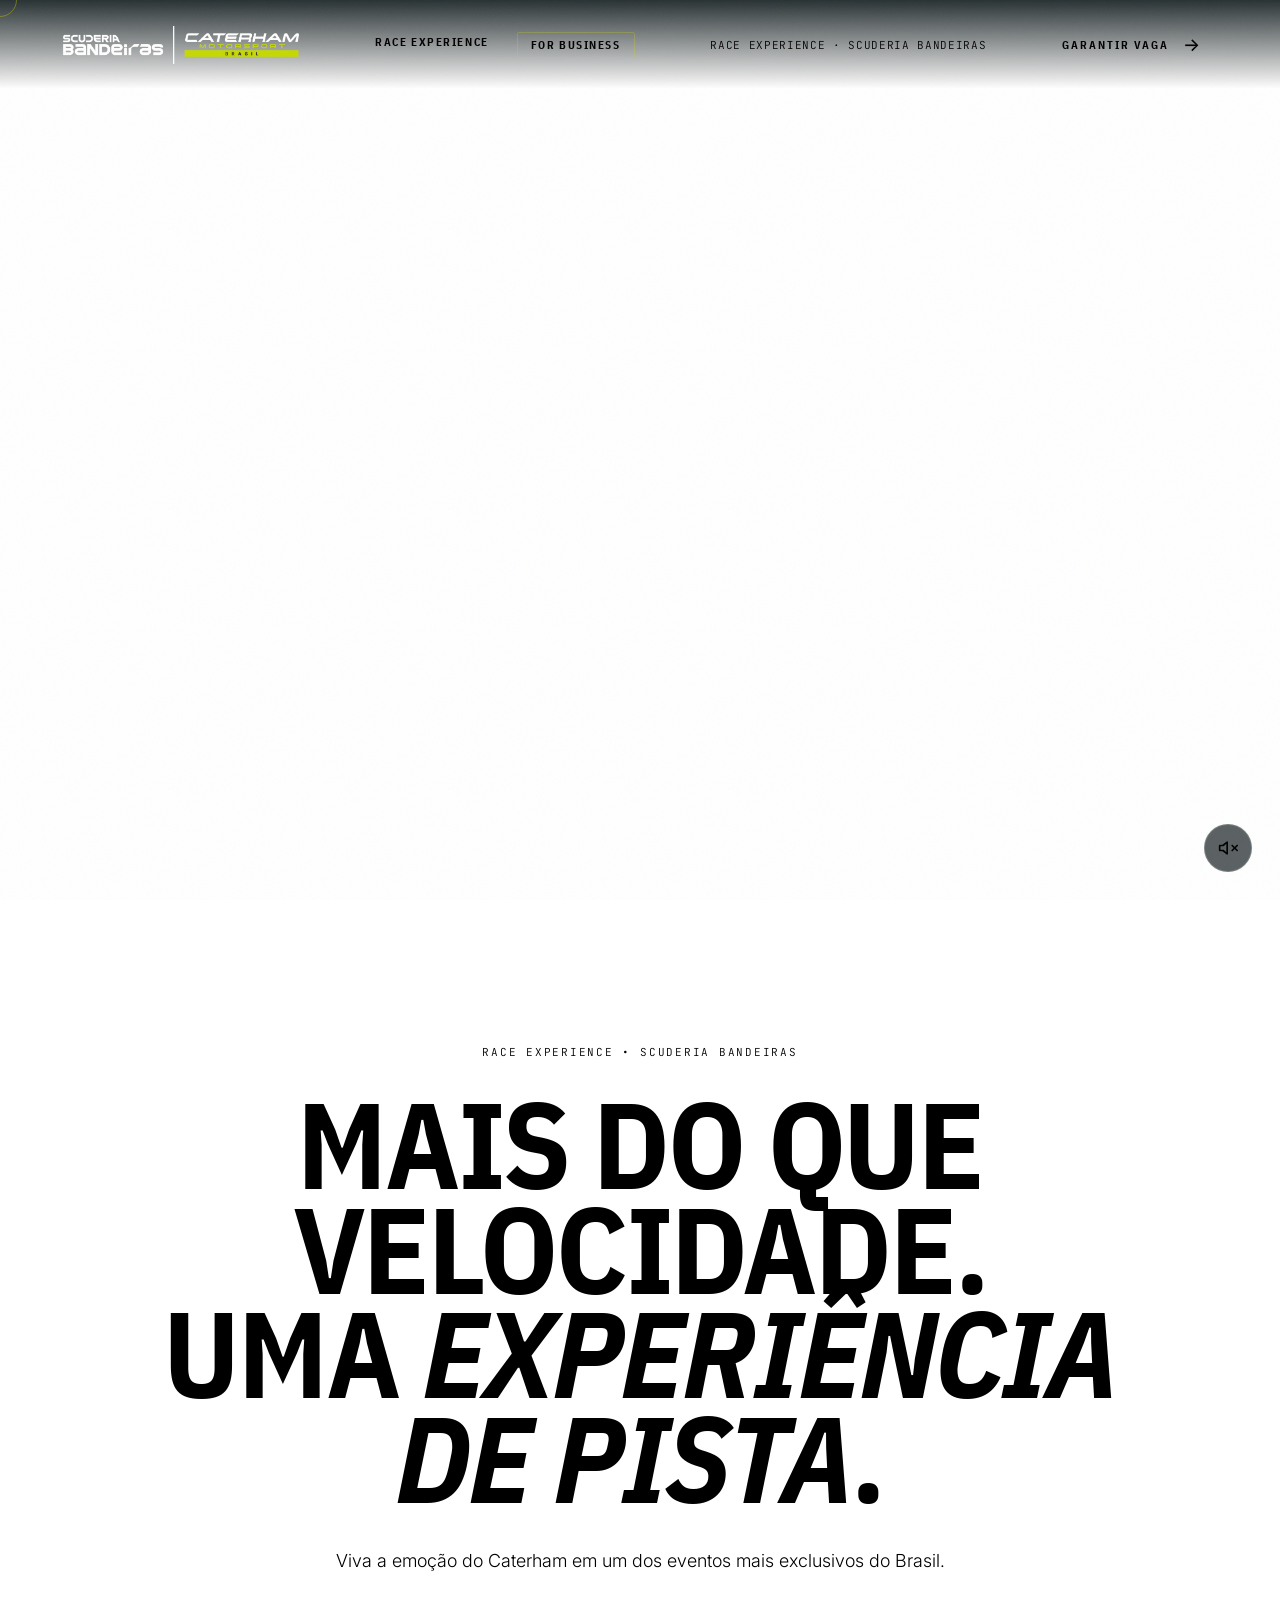
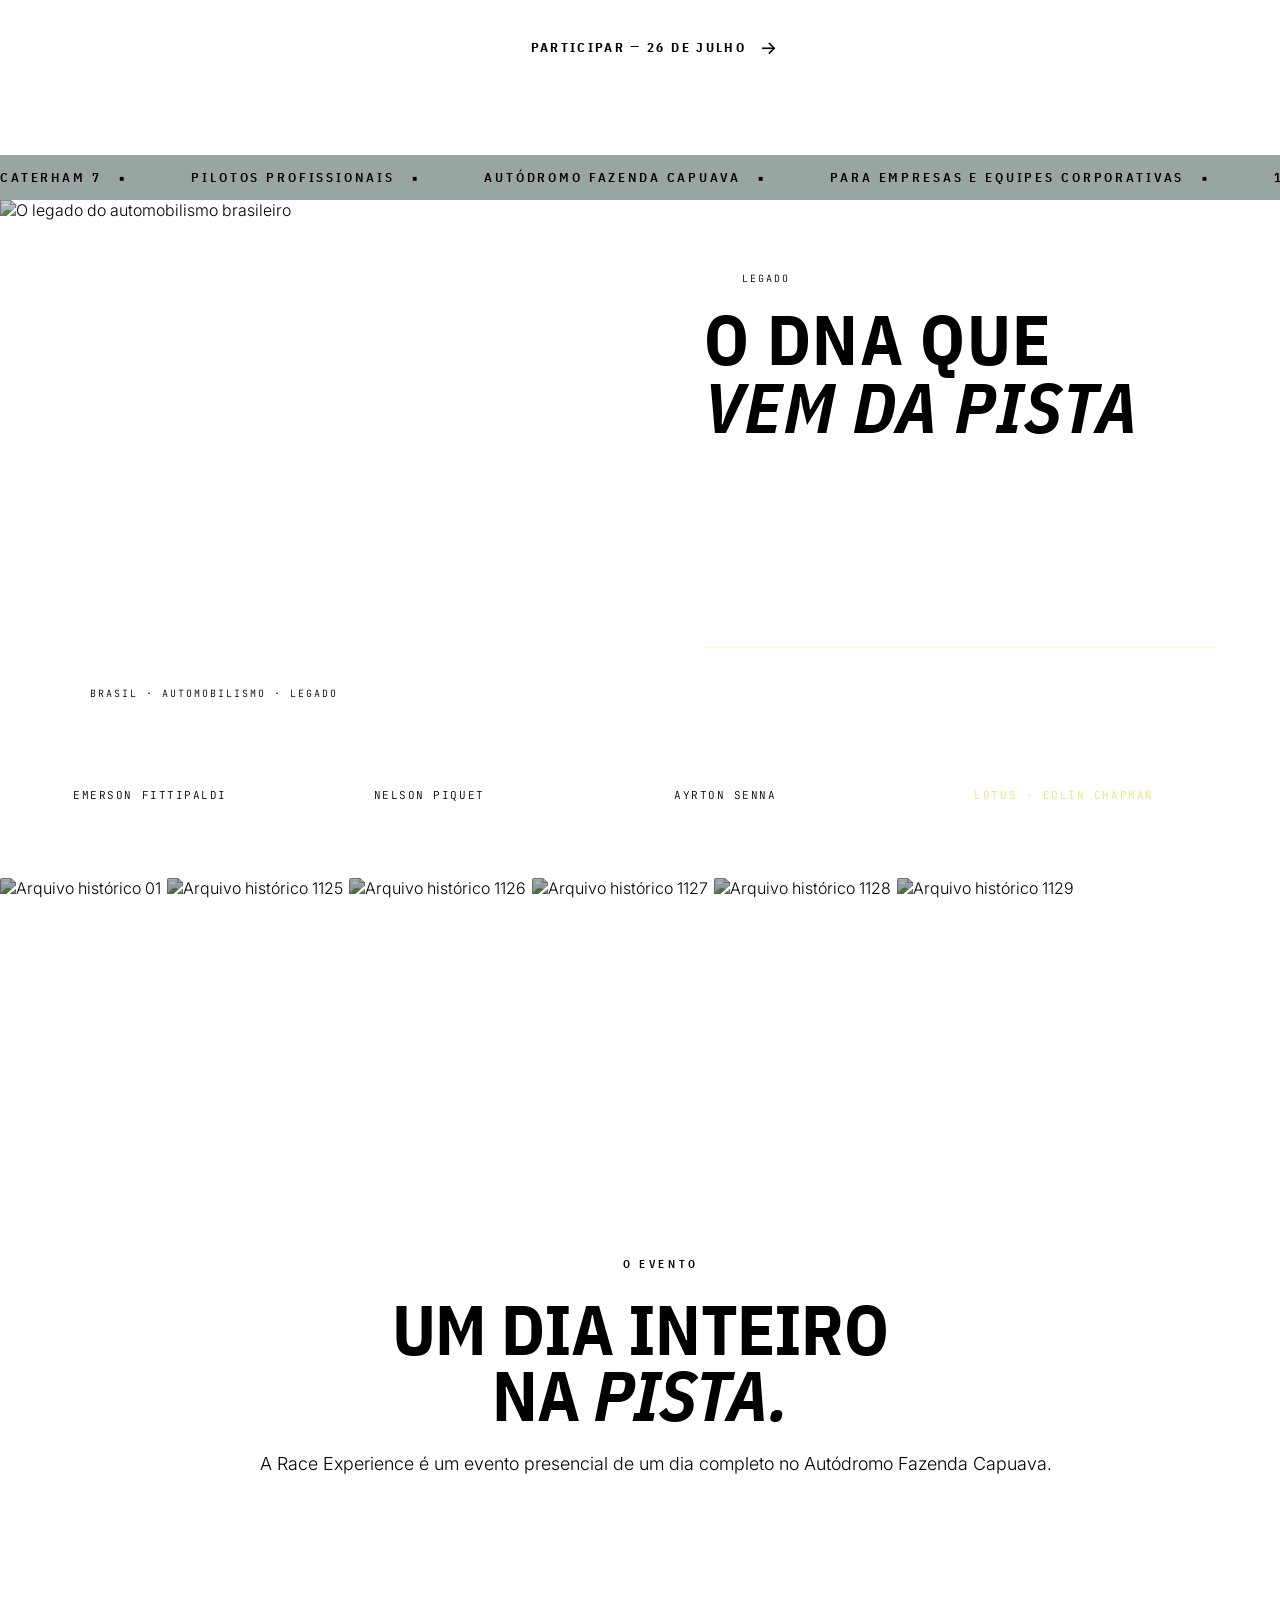
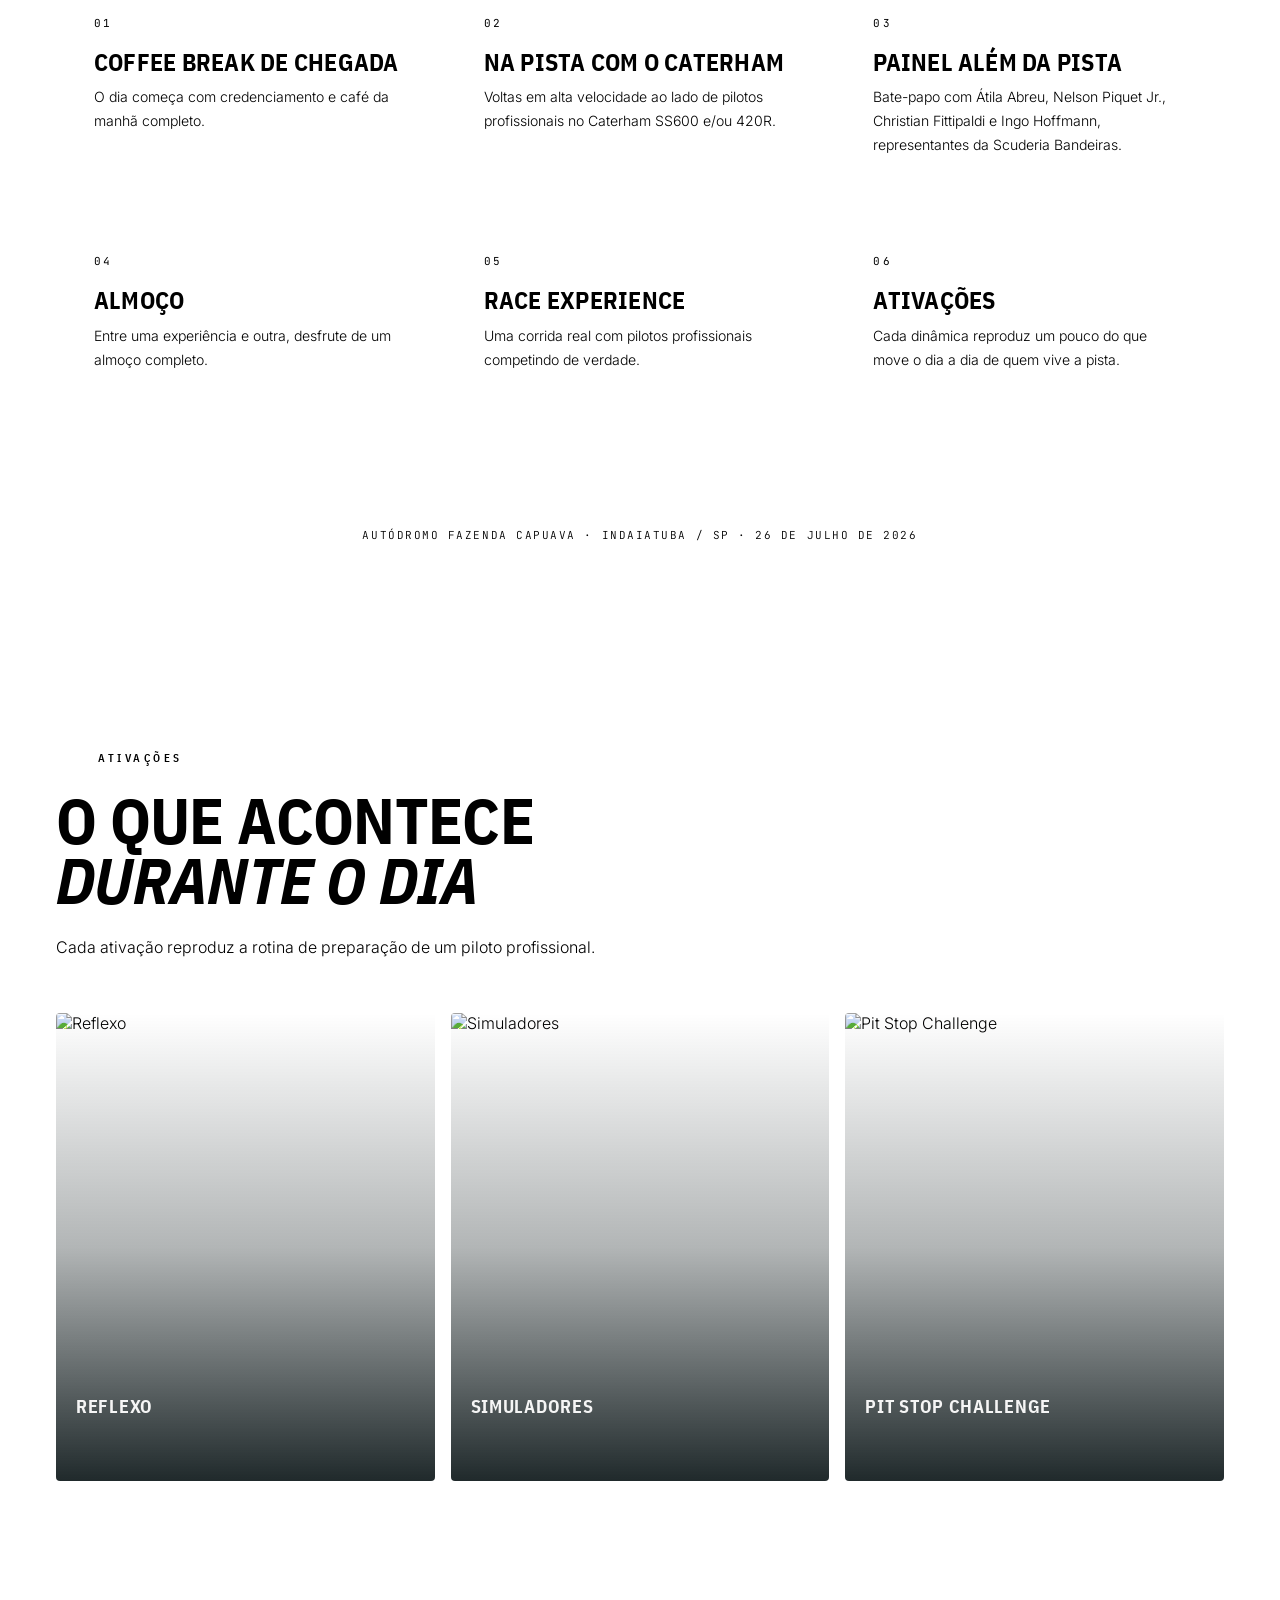
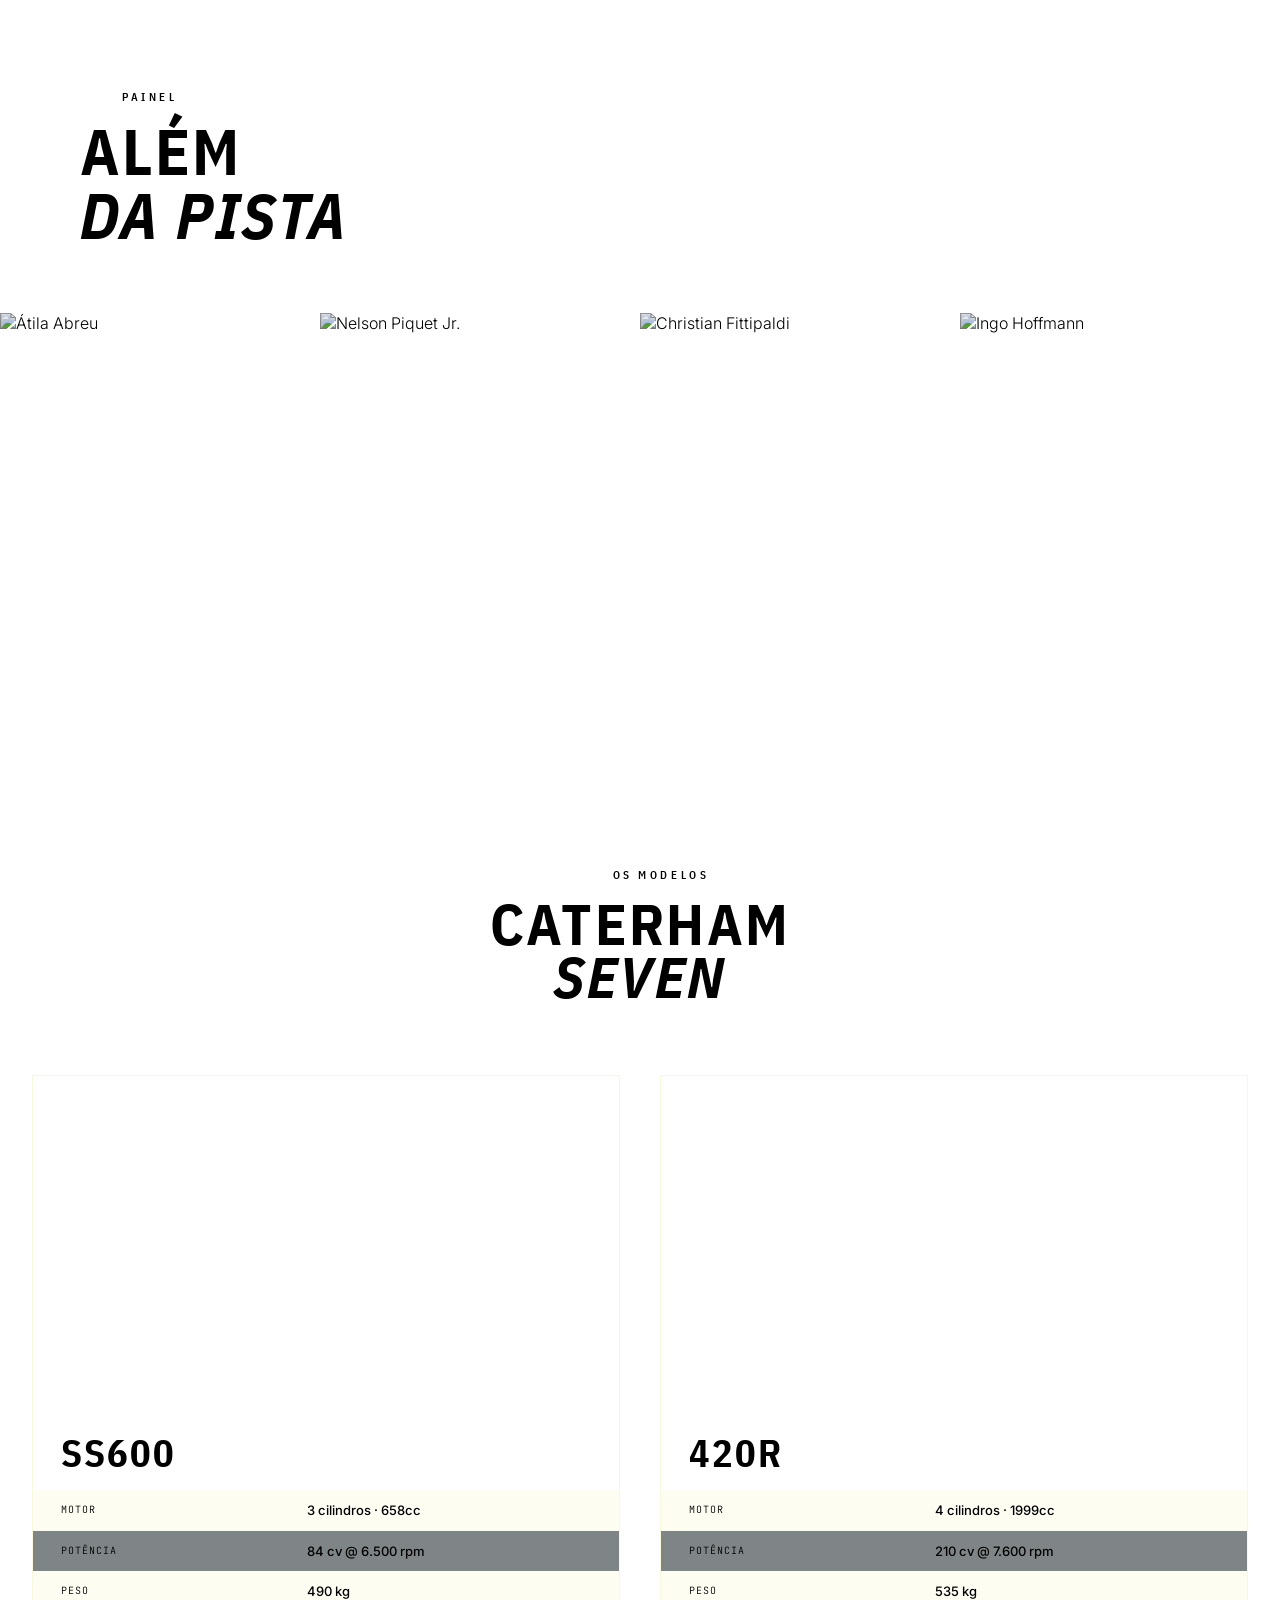
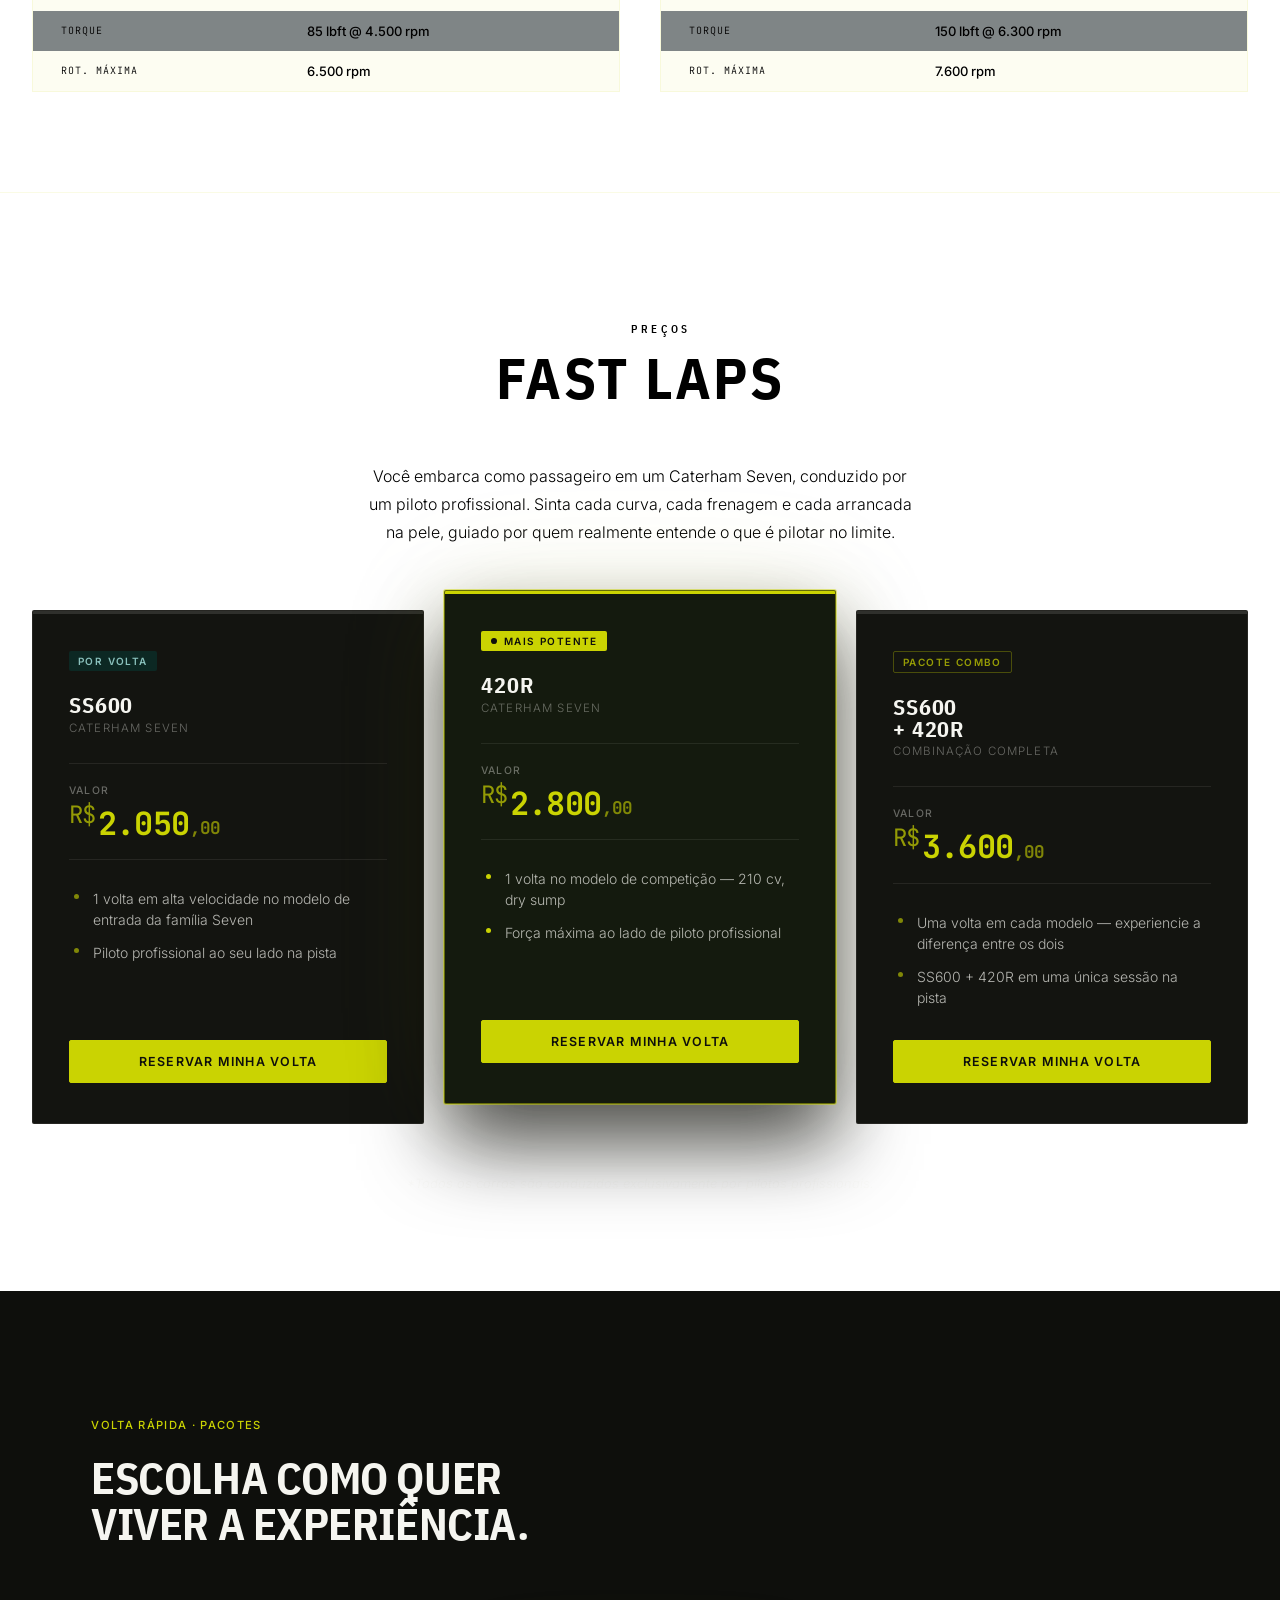
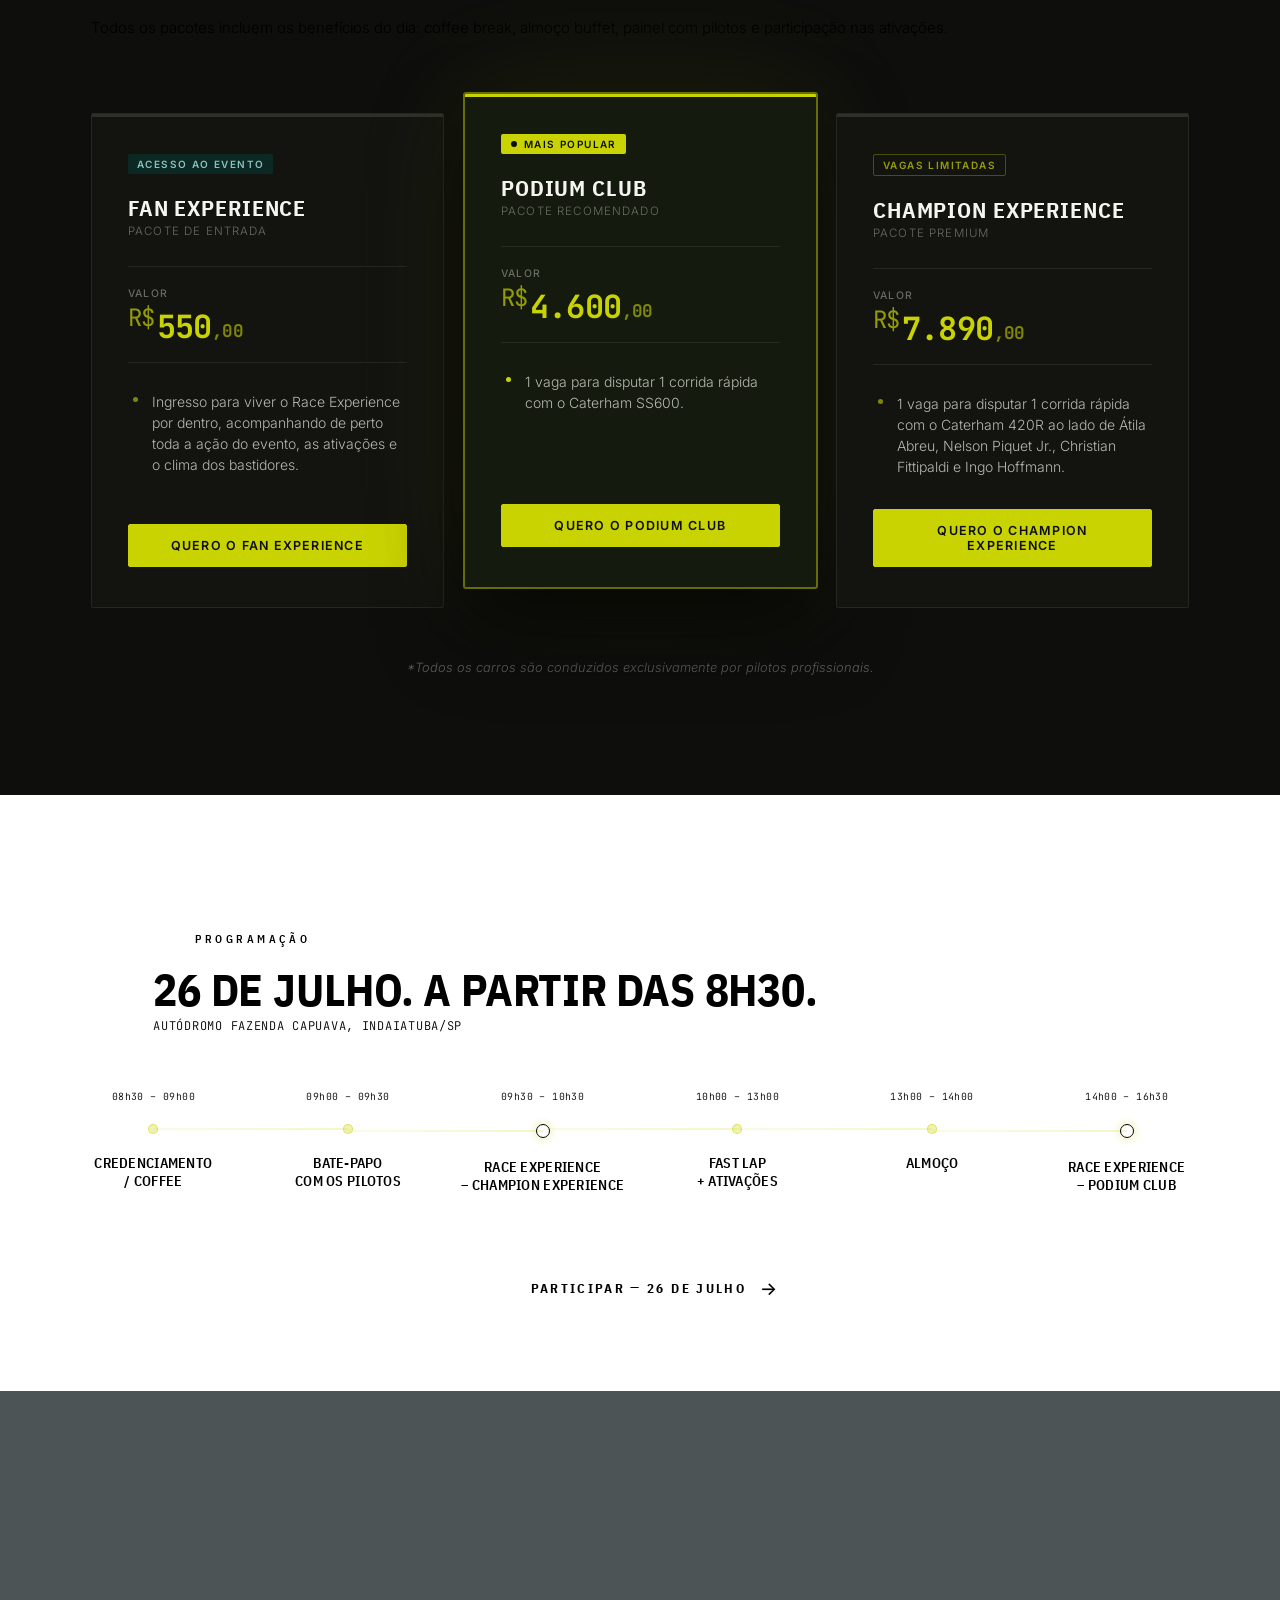
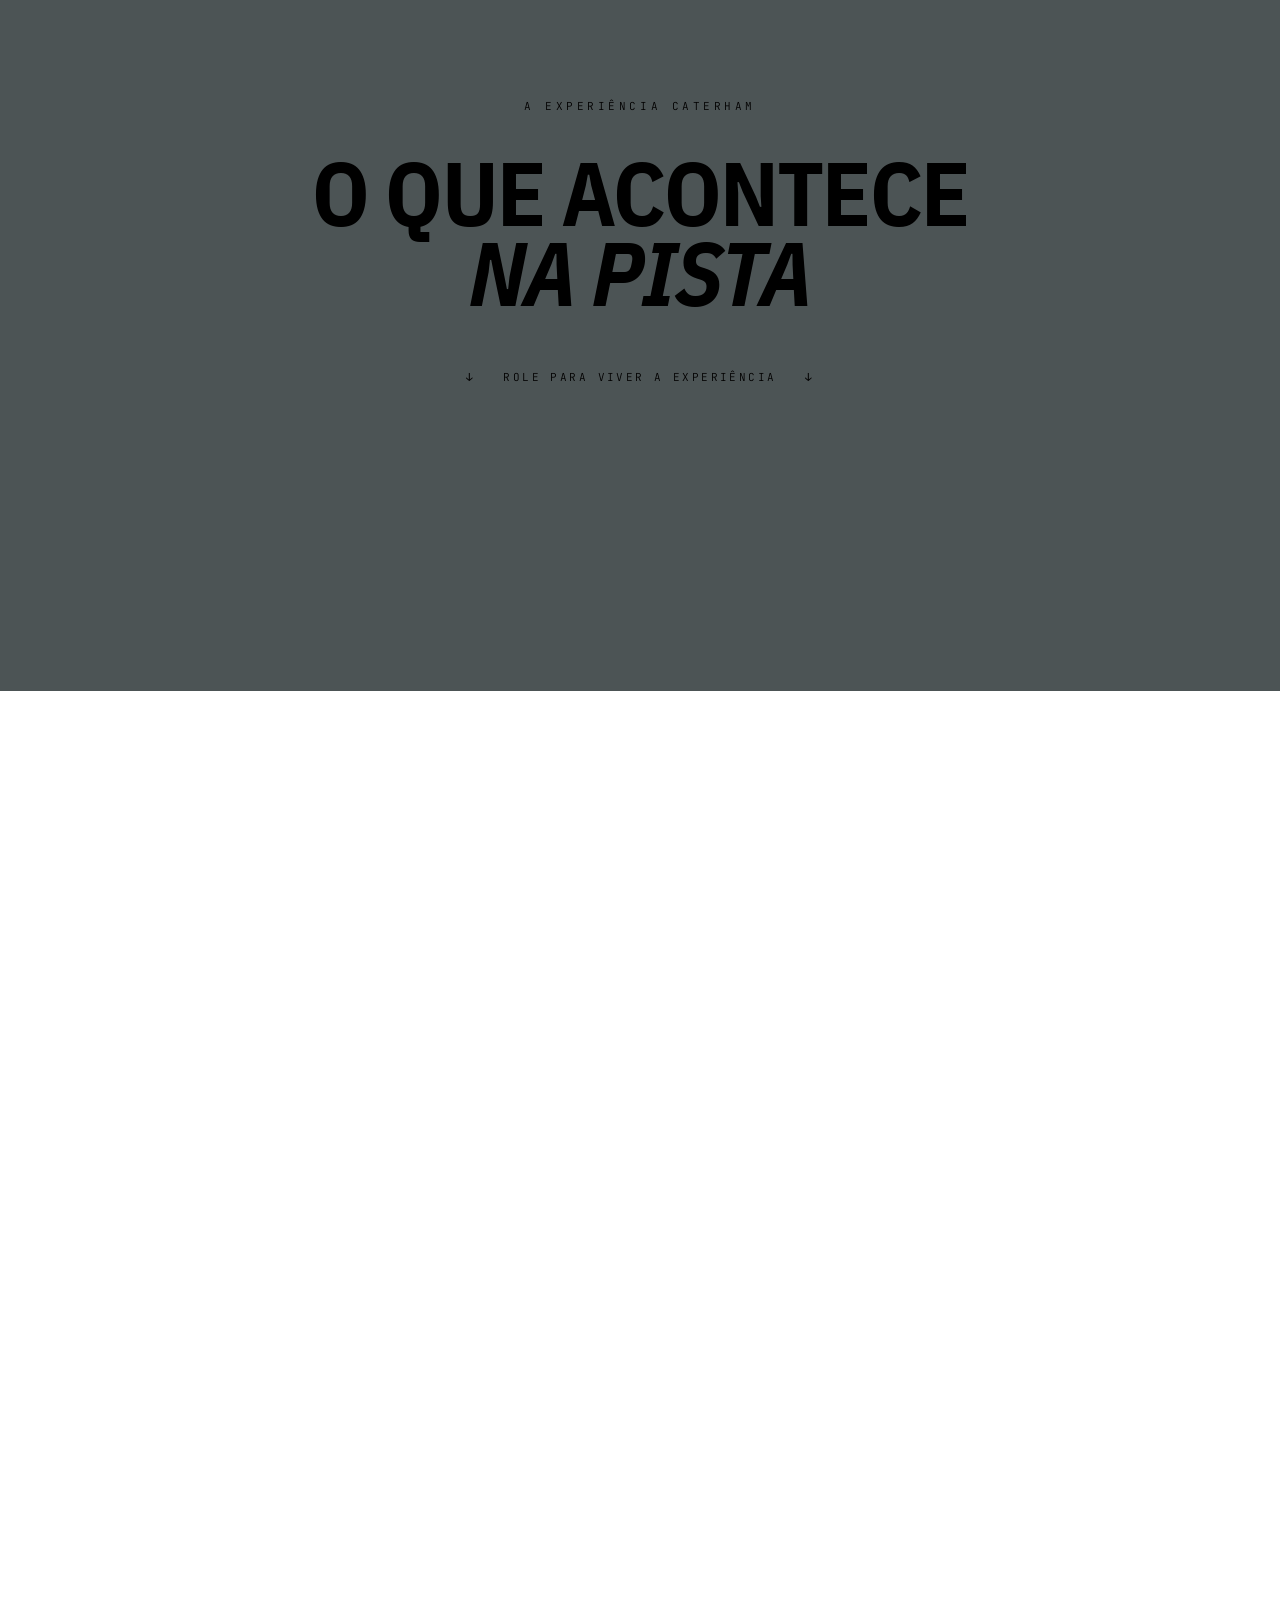
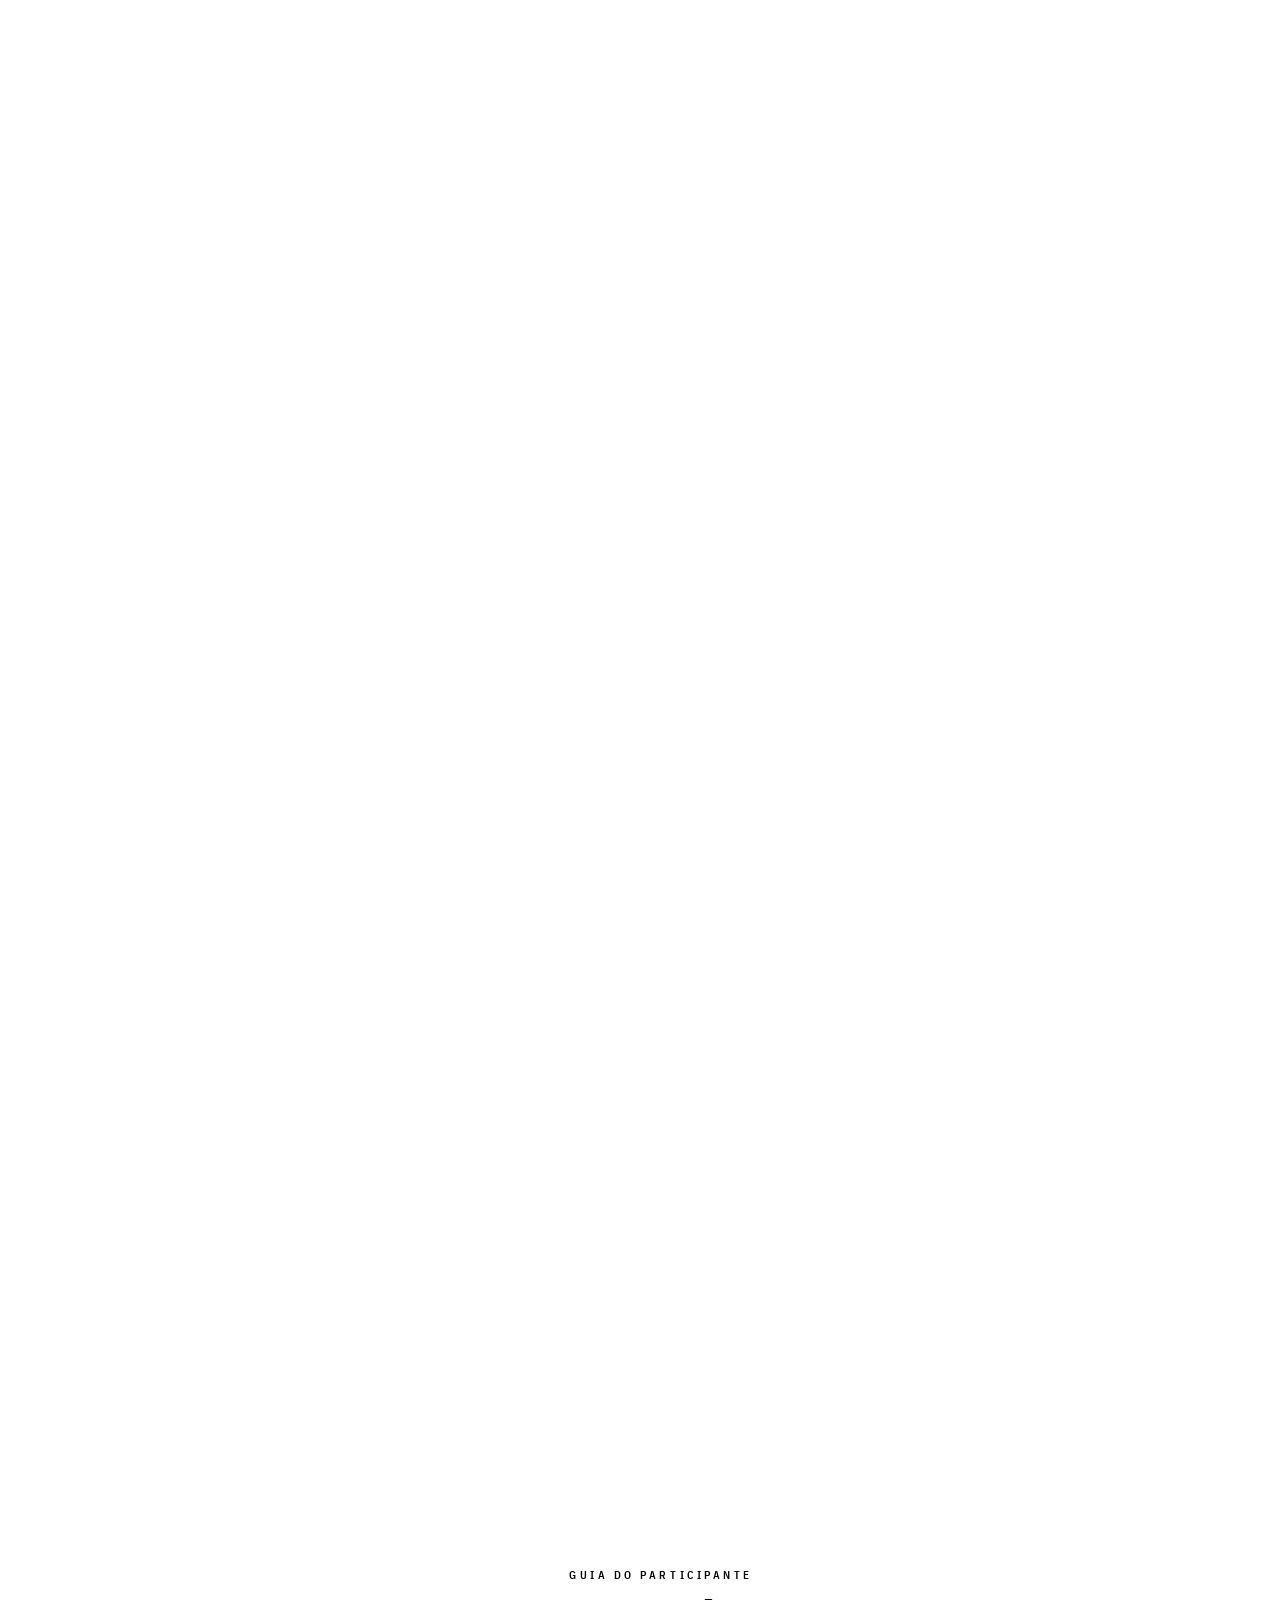
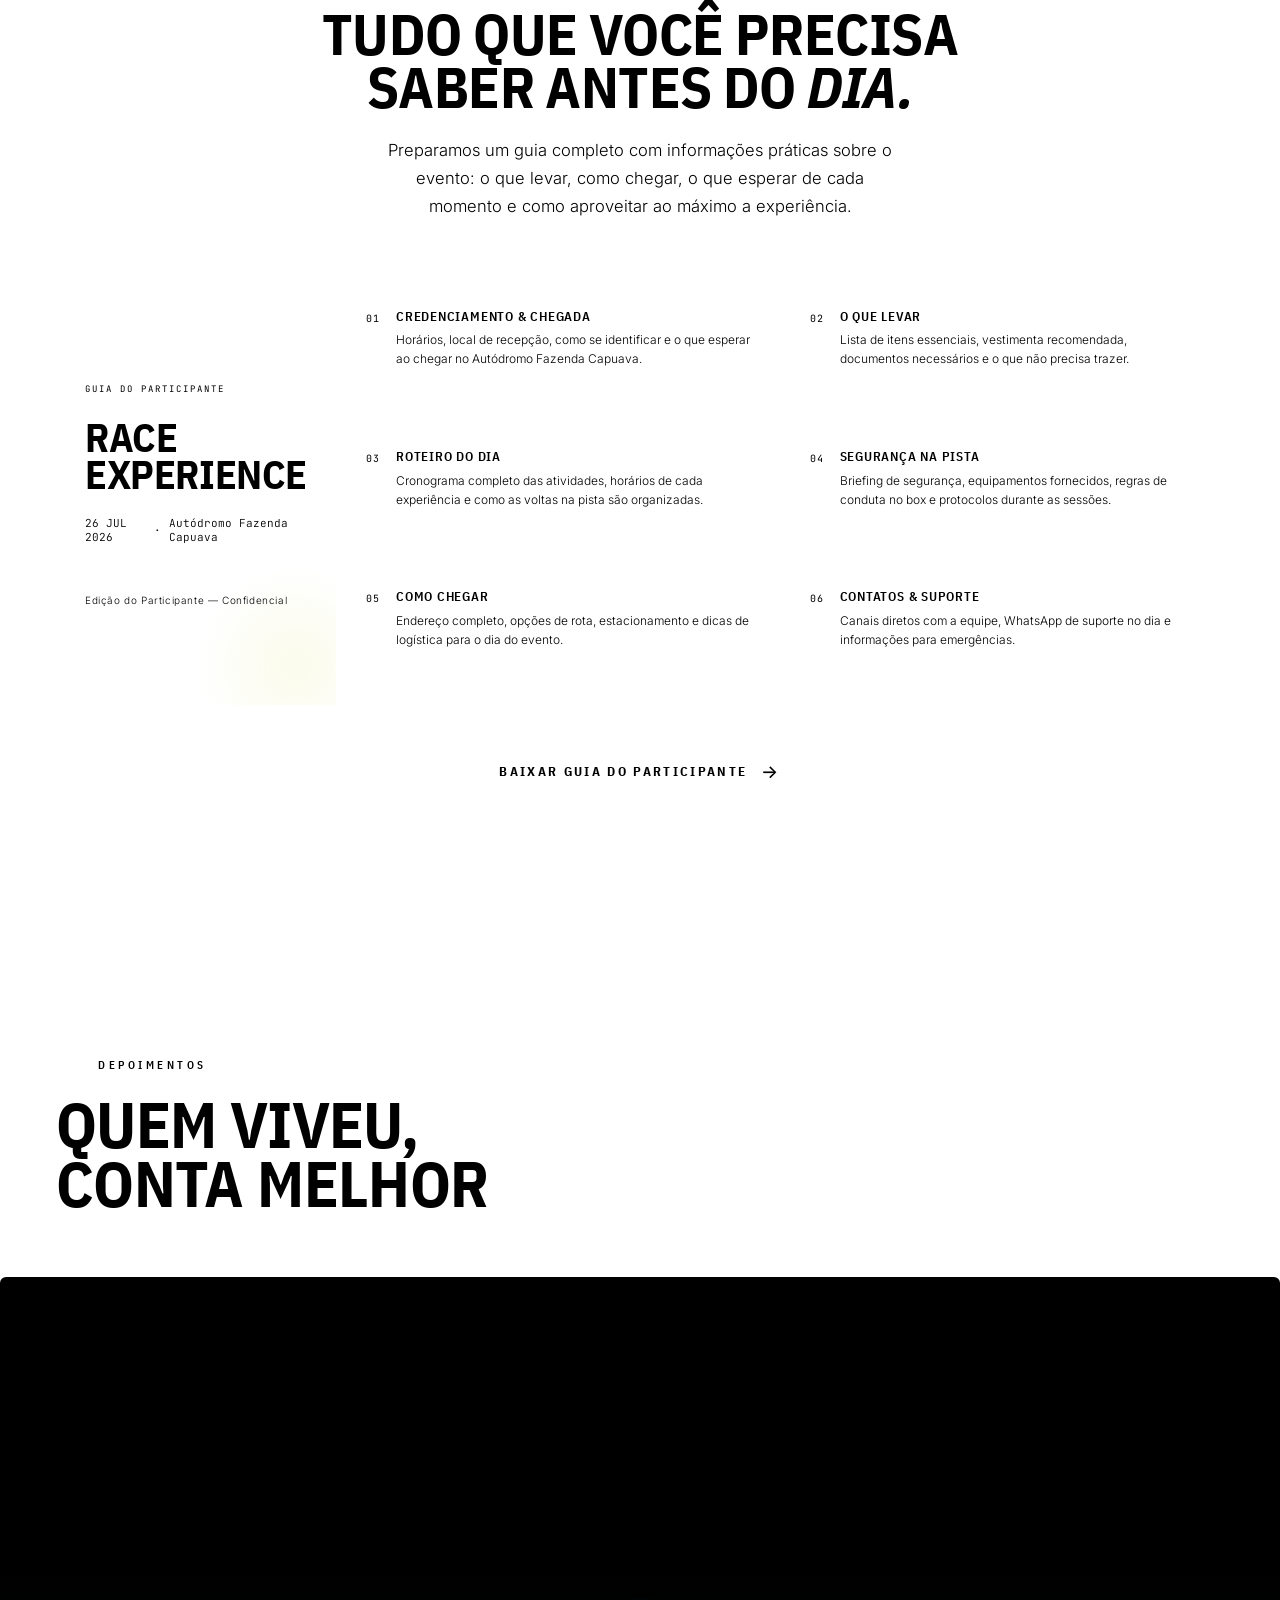
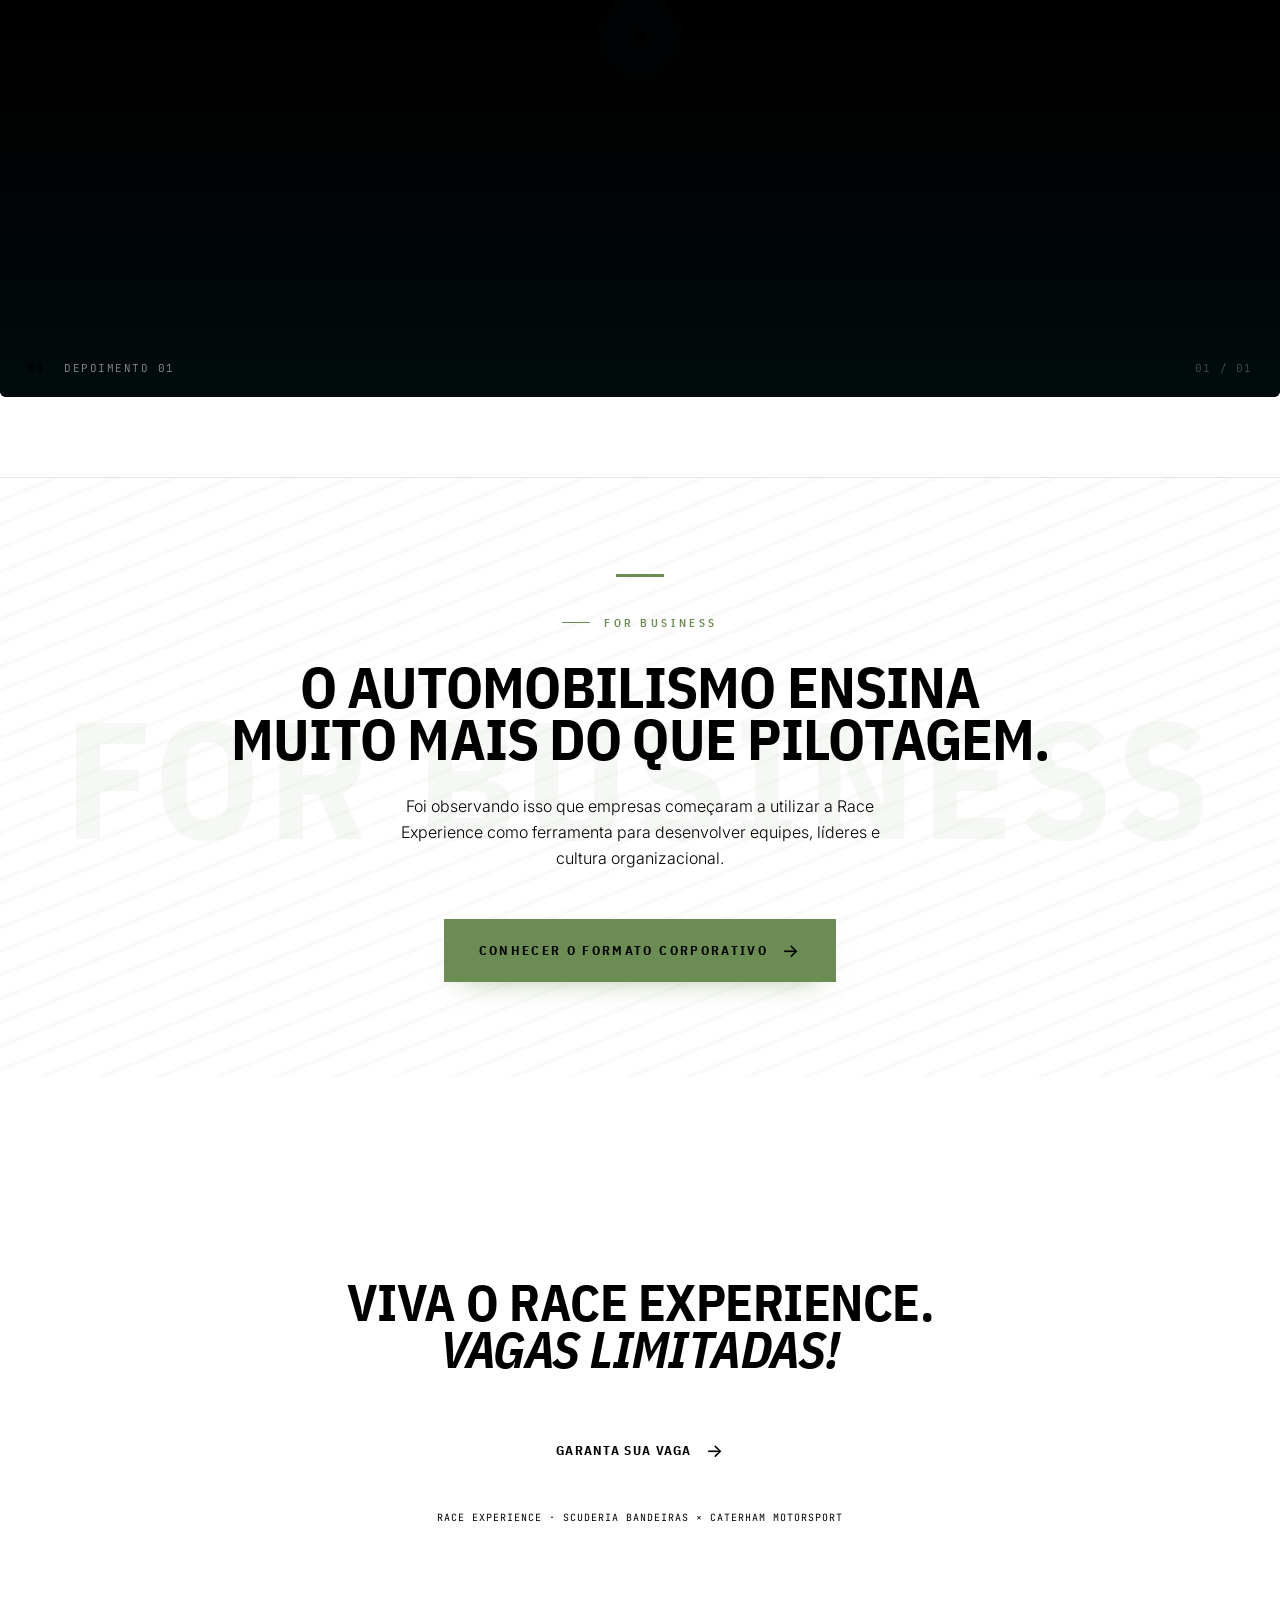
==== commit c3eb36bc: "feat: adiciona Meta Pixel (Facebook) para rastreamento de conversões Adiciona o snippet do Meta Pixe" ====
--- a/index.html
+++ b/index.html
@@ -10,6 +10,24 @@
   <link rel="stylesheet" href="/styles/main.css">
   <link rel="stylesheet" href="/styles/components.css">
   <link rel="stylesheet" href="/styles/animations.css">
+
+  <!-- Meta Pixel Code -->
+  <script>
+  !function(f,b,e,v,n,t,s)
+  {if(f.fbq)return;n=f.fbq=function(){n.callMethod?
+  n.callMethod.apply(n,arguments):n.queue.push(arguments)};
+  if(!f._fbq)f._fbq=n;n.push=n;n.loaded=!0;n.version='2.0';
+  n.queue=[];t=b.createElement(e);t.async=!0;
+  t.src=v;s=b.getElementsByTagName(e)[0];
+  s.parentNode.insertBefore(t,s)}(window, document,'script',
+  'https://connect.facebook.net/en_US/fbevents.js');
+  fbq('init', '1902553130470841');
+  fbq('track', 'PageView');
+  </script>
+  <noscript><img height="1" width="1" style="display:none"
+  src="https://www.facebook.com/tr?id=1902553130470841&ev=PageView&noscript=1"
+  /></noscript>
+  <!-- End Meta Pixel Code -->
 </head>
 <body>
 
@@ -17,15 +35,6 @@
 <div class="cur-ring" id="curRing"></div>
 <div class="progress" id="progress"></div>
 
-<!-- Badge flutuante — data do evento -->
-<a href="#sec-packages" class="event-float" aria-label="Participar — 26 de Julho em Indaiatuba/SP">
-  <span class="ef-flag"></span>
-  <div class="ef-body">
-    <span class="ef-date">26 JUL</span>
-    <span class="ef-place">Indaiatuba · SP</span>
-  </div>
-  <span class="ef-arrow">→</span>
-</a>
 
 <!-- ═══════════════════ HEADER ═════════════════════════ -->
 <header class="topbar" id="topbar">
@@ -34,7 +43,7 @@
   </div>
   <div class="topbar-nav">
     <a href="/" class="active">Race Experience</a>
-    <a href="https://wa.me/5515998570854?text=Ol%C3%A1%21+Gostaria+de+informa%C3%A7%C3%B5es+sobre+eventos+corporativos+privados+com+a+Scuderia+Bandeiras." class="topbar-nav-cta" target="_blank" rel="noopener">Eventos Corporativos</a>
+    <a href="#sec-for-business" class="topbar-nav-cta">For Business</a>
   </div>
   <div class="topbar-r">
     <span class="topbar-meta">RACE EXPERIENCE · <span>SCUDERIA BANDEIRAS</span></span>
@@ -51,11 +60,13 @@
 <div class="mob-nav" id="mobNav">
   <nav class="mob-nav-links">
     <a href="/" class="mob-nav-link active">Race Experience</a>
-    <a href="https://wa.me/5515998570854?text=Ol%C3%A1%21+Gostaria+de+informa%C3%A7%C3%B5es+sobre+eventos+corporativos+privados+com+a+Scuderia+Bandeiras." class="mob-nav-link mob-nav-link--cta" target="_blank" rel="noopener">Eventos Corporativos</a>
+    <a href="#sec-for-business" class="mob-nav-link mob-nav-link--cta">For Business</a>
   </nav>
 </div>
 
 <!-- ══════════════════ REEL  VIDEO ══════════════════════ -->
+
+<!-- ═══════════════════ SEÇÕES VISÍVEIS (ordem V3 — foco no evento) ═══════════════════ -->
 <section id="reel">
   <video class="reel-desk" id="reelDesk" autoplay muted loop playsinline>
     <source src="/assets/videos/desk.mp4" type="video/mp4">
@@ -89,7 +100,7 @@
       <div class="hero-num" data-r>RACE EXPERIENCE • SCUDERIA BANDEIRAS</div>
       <!-- C2: texto do H1 substituído — não repete mais o nome da marca do kicker -->
       <h1 class="hero-h1" data-r="up">
-        Mais do que velocidade. Uma experiência de pista.
+        Mais do que velocidade. Uma <span class="lime">experiência de pista</span>.
       </h1>
       <p class="hero-sub d1" data-r="up">
         Viva a emoção do Caterham em um dos eventos mais exclusivos do Brasil.
@@ -98,116 +109,18 @@
         <a href="#sec-packages" class="btn btn-lime">
           <span class="flag"></span>PARTICIPAR — 26 DE JULHO
         </a>
-        <a href="https://wa.me/5515998570854?text=Ol%C3%A1%21+Tenho+interesse+na+Race+Experience+e+gostaria+de+mais+informa%C3%A7%C3%B5es+sobre+o+evento." class="btn btn-lime" target="_blank" rel="noopener">
-          <span class="flag"></span>FALAR COM O TIME
-        </a>
-      </div>
-    </div>
-
-    <aside class="hero-card d3" data-r="right">
-      <div class="lbl">Próxima edição</div>
-      <div class="day">26</div>
-      <div class="month">Julho</div>
-      <div class="year">2026 · INDAIATUBA / SP</div>
-    </aside>
+      </div>
+    </div>
   </div>
 
   <!-- ticker -->
   <div class="ticker">
     <div class="ticker-track">
-      <span>Caterham 7</span><span>Pilotos profissionais</span><span>Autódromo Fazenda Capoava</span>
+      <span>Caterham 7</span><span>Pilotos profissionais</span><span>Autódromo Fazenda Capuava</span>
       <span>Para empresas e equipes corporativas</span><span>1 dia completo</span><span>100% exclusivo</span>
-      <span>Caterham 7</span><span>Pilotos profissionais</span><span>Autódromo Fazenda Capoava</span>
+      <span>Caterham 7</span><span>Pilotos profissionais</span><span>Autódromo Fazenda Capuava</span>
       <span>Para empresas e equipes corporativas</span><span>1 dia completo</span><span>100% exclusivo</span>
     </div>
-  </div>
-</section>
-
-<!-- ══════════════════ §2  EXPERIÊNCIA — CAROUSEL ══════════════════ -->
-<!-- ============================================================
-     SECTION 2: FULLSCREEN EDITORIAL CAROUSEL
-     ============================================================ -->
-<section id="sec-experience" class="exp-car-section">
-  <div class="exp-car-track" aria-live="polite">
-
-    <!-- Slide 1 -->
-    <div class="exp-car-slide" role="group" aria-label="Slide 1 de 6">
-      <div class="exp-car-bg" style="background-image:url('/assets/images/sections/se%C3%A7%C3%A3o-2/uma-experiencia-criada-para-ser-vivida.jpg')"></div>
-      <div class="exp-car-overlay"></div>
-      <div class="exp-car-content wrap">
-        <span class="label exp-car-label" data-r>A Experiência</span>
-        <h2 class="exp-car-headline" data-r data-delay="100">UMA EXPERIÊNCIA<br>CRIADA PARA<br>SER VIVIDA</h2>
-        <p class="exp-car-body" data-r data-delay="200">Existem lugares que você visita. E existem lugares que você vive.</p>
-      </div>
-    </div>
-
-    <!-- Slide 2 -->
-    <div class="exp-car-slide" role="group" aria-label="Slide 2 de 6">
-      <div class="exp-car-bg" style="background-image:url('/assets/images/sections/se%C3%A7%C3%A3o-2/20260528_scuderiabandeiras_raceexperience_fazendacapuava_dudabairros-0319.jpg')"></div>
-      <div class="exp-car-overlay"></div>
-      <div class="exp-car-content wrap">
-        <p class="exp-car-quote">A Race Experience foi criada para colocar você dentro de um universo que normalmente só existe para pilotos, equipes e bastidores do automobilismo profissional.</p>
-      </div>
-    </div>
-
-    <!-- Slide 3 -->
-    <div class="exp-car-slide" role="group" aria-label="Slide 3 de 6">
-      <div class="exp-car-bg" style="background-image:url('/assets/images/sections/se%C3%A7%C3%A3o-2/20260528_scuderiabandeiras_raceexperience_fazendacapuava_dudabairros-0858.jpg')"></div>
-      <div class="exp-car-overlay"></div>
-      <div class="exp-car-content wrap">
-        <p class="exp-car-quote">Um dia inteiro na pista. Ao lado de quem fez história. A bordo do Caterham Seven.</p>
-      </div>
-    </div>
-
-    <!-- Slide 4 -->
-    <div class="exp-car-slide" role="group" aria-label="Slide 4 de 6">
-      <div class="exp-car-bg" style="background-image:url('/assets/images/sections/se%C3%A7%C3%A3o-2/time.jpg')"></div>
-      <div class="exp-car-overlay"></div>
-      <div class="exp-car-content wrap">
-        <p class="exp-car-quote">Cada edição da Race Experience pode ser vivida de formas diferentes, de acordo com o que você deseja.</p>
-      </div>
-    </div>
-
-    <!-- Slide 5 -->
-    <div class="exp-car-slide" role="group" aria-label="Slide 5 de 6">
-      <div class="exp-car-bg" style="background-image:url('/assets/images/sections/se%C3%A7%C3%A3o-2/20260528_scuderiabandeiras_raceexperience_fazendacapuava_dudabairros-2557.jpg')"></div>
-      <div class="exp-car-overlay"></div>
-      <div class="exp-car-content wrap">
-        <p class="exp-car-quote">Contato direto com pilotos profissionais. Networking genuíno. Programação com diferentes níveis de intensidade.</p>
-      </div>
-    </div>
-
-    <!-- Slide 6 -->
-    <div class="exp-car-slide" role="group" aria-label="Slide 6 de 6">
-      <div class="exp-car-bg" style="background-image:url('/assets/images/sections/se%C3%A7%C3%A3o-2/20260528_scuderiabandeiras_raceexperience_fazendacapuava_dudabairros-2593.jpg')"></div>
-      <div class="exp-car-overlay"></div>
-      <div class="exp-car-content wrap">
-        <p class="exp-car-quote">Experiências exclusivas em edições abertas e privadas.</p>
-      </div>
-    </div>
-
-  </div>
-
-  <!-- Arrows -->
-  <button class="exp-car-arrow exp-car-arrow--prev" aria-label="Slide anterior">
-    <svg width="24" height="24" viewBox="0 0 24 24" fill="none" aria-hidden="true">
-      <polyline points="15 18 9 12 15 6" stroke="currentColor" stroke-width="2" stroke-linecap="round" stroke-linejoin="round"/>
-    </svg>
-  </button>
-  <button class="exp-car-arrow exp-car-arrow--next" aria-label="Próximo slide">
-    <svg width="24" height="24" viewBox="0 0 24 24" fill="none" aria-hidden="true">
-      <polyline points="9 6 15 12 9 18" stroke="currentColor" stroke-width="2" stroke-linecap="round" stroke-linejoin="round"/>
-    </svg>
-  </button>
-
-  <!-- Dots -->
-  <div class="exp-car-dots" role="tablist" aria-label="Slides do carrossel">
-    <button class="exp-car-dot exp-car-dot--active" role="tab" aria-selected="true" aria-label="Ir para slide 1" data-index="0"></button>
-    <button class="exp-car-dot" role="tab" aria-selected="false" aria-label="Ir para slide 2" data-index="1"></button>
-    <button class="exp-car-dot" role="tab" aria-selected="false" aria-label="Ir para slide 3" data-index="2"></button>
-    <button class="exp-car-dot" role="tab" aria-selected="false" aria-label="Ir para slide 4" data-index="3"></button>
-    <button class="exp-car-dot" role="tab" aria-selected="false" aria-label="Ir para slide 5" data-index="4"></button>
-    <button class="exp-car-dot" role="tab" aria-selected="false" aria-label="Ir para slide 6" data-index="5"></button>
   </div>
 </section>
 
@@ -221,71 +134,73 @@
 
   <!-- Imagem lendária -->
   <div class="leg-img-col">
-    <img
-      src="/assets/images/sections/se%C3%A7%C3%A3o-dna-que-vem-da-pista/imagem-do-legado.png"
-      alt="O legado do automobilismo brasileiro"
-      loading="lazy">
-    <div class="leg-img-veil"></div>
-    <div class="leg-img-accent">
-      <div class="leg-img-accent-line"></div>
-      <span class="leg-img-accent-text">Brasil · Automobilismo · Legado</span>
+    <div class="leg-img-frame">
+      <img
+        src="/assets/images/sections/se%C3%A7%C3%A3o-dna-que-vem-da-pista/imagem-do-legado.png"
+        alt="O legado do automobilismo brasileiro"
+        width="1672" height="941"
+        loading="lazy">
+      <div class="leg-img-veil"></div>
+      <div class="leg-img-accent">
+        <div class="leg-img-accent-line"></div>
+        <span class="leg-img-accent-text">Brasil · Automobilismo · Legado</span>
+      </div>
     </div>
   </div>
 
   <!-- Conteúdo -->
   <div class="leg-content-col">
 
-    <p class="leg-kicker" data-r>Legado</p>
-
-    <h2 class="leg-headline" data-r="up">
-      O DNA que<br>
-      <em>vem da pista</em>
-    </h2>
-
-    <p class="leg-body" data-r="up">
-      A Scuderia Bandeiras nasce de uma história. O automobilismo brasileiro produziu
-      três campeões mundiais e deixou uma marca permanente no esporte: de Emerson
-      Fittipaldi a Ayrton Senna, de Nelson Piquet à geração que veio depois.
-    </p>
-    <p class="leg-body" data-r="up">
-      O Caterham Seven nasce da Lotus de Colin Chapman: leveza radical, precisão
-      absoluta, resposta direta entre piloto e asfalto. É esse DNA que dá forma a
-      cada detalhe da Race Experience.
-    </p>
-
-    <div class="leg-divider"></div>
-
-    <div class="leg-legends" data-r="up">
-      <div class="leg-legend-item">
-        <div class="leg-legend-bar"></div>
-        <div>
-          <div class="leg-legend-name">Emerson Fittipaldi</div>
-          <div class="leg-legend-desc">Bicampeão mundial de Fórmula 1, 1972 e 1974</div>
-        </div>
-      </div>
-      <div class="leg-legend-item">
-        <div class="leg-legend-bar"></div>
-        <div>
-          <div class="leg-legend-name">Nelson Piquet</div>
-          <div class="leg-legend-desc">Tricampeão mundial de Fórmula 1, 1981, 1983 e 1987</div>
-        </div>
-      </div>
-      <div class="leg-legend-item">
-        <div class="leg-legend-bar"></div>
-        <div>
-          <div class="leg-legend-name">Ayrton Senna</div>
-          <div class="leg-legend-desc">Tricampeão mundial de Fórmula 1. Ícone imortal</div>
-        </div>
-      </div>
-      <div class="leg-legend-item">
-        <div class="leg-legend-bar" style="opacity:.25"></div>
-        <div>
-          <div class="leg-legend-name" style="color:rgba(202,211,2,.55)">Lotus · Colin Chapman</div>
-          <div class="leg-legend-desc">Origem do Caterham Seven, filosofia de performance pura</div>
-        </div>
-      </div>
-    </div>
-
+    <div class="leg-text-block">
+      <p class="leg-kicker" data-r>Legado</p>
+
+      <h2 class="leg-headline" data-r="up">
+        O DNA que<br>
+        <em>vem da pista</em>
+      </h2>
+
+      <p class="leg-body" data-r="up">
+        A Caterham nasceu para manter vivo o legado do Lotus Seven, um dos carros mais
+        icônicos da engenharia britânica. Foi justamente na Lotus que Emerson
+        Fittipaldi, Ayrton Senna e Nelson Piquet escreveram capítulos inesquecíveis
+        do automobilismo.
+      </p>
+
+      <div class="leg-divider"></div>
+    </div>
+
+  </div>
+
+  <!-- Legendas — full width, abaixo das duas colunas -->
+  <div class="leg-legends" data-r="up">
+    <div class="leg-legend-item">
+      <div class="leg-legend-bar"></div>
+      <div>
+        <div class="leg-legend-name">Emerson Fittipaldi</div>
+        <div class="leg-legend-desc">Bicampeão mundial de Fórmula 1, 1972 e 1974</div>
+      </div>
+    </div>
+    <div class="leg-legend-item">
+      <div class="leg-legend-bar"></div>
+      <div>
+        <div class="leg-legend-name">Nelson Piquet</div>
+        <div class="leg-legend-desc">Tricampeão mundial de Fórmula 1, 1981, 1983 e 1987</div>
+      </div>
+    </div>
+    <div class="leg-legend-item">
+      <div class="leg-legend-bar"></div>
+      <div>
+        <div class="leg-legend-name">Ayrton Senna</div>
+        <div class="leg-legend-desc">Tricampeão mundial de Fórmula 1. Ícone imortal</div>
+      </div>
+    </div>
+    <div class="leg-legend-item">
+      <div class="leg-legend-bar" style="opacity:.25"></div>
+      <div>
+        <div class="leg-legend-name" style="color:rgba(202,211,2,.55)">Lotus · Colin Chapman</div>
+        <div class="leg-legend-desc">Origem do Caterham Seven, filosofia de performance pura</div>
+      </div>
+    </div>
   </div>
 
   </div><!-- /leg-main -->
@@ -312,121 +227,188 @@
 
 </section>
 
-<!-- ══════════════════ §4  GALERIA ══════════════════════ -->
-<section id="gallery">
+<!-- ══════════════════ O EVENTO — VISÃO GERAL ════════════════════ -->
+<section id="sec-event-overview">
   <div class="wrap">
-    <div class="gal-head">
-      <div data-r="left">
-        <div class="label">A Pista</div>
-        <h2 class="gal-h2">
-          O que você vai<br>
-          ver não cabe em <em>descrição.</em>
-        </h2>
-      </div>
-      <p class="gal-sub d2" data-r="right">
-        Mas a gente tenta.<br>
-        Cada volta escreve algo<br>
-        que você sente na segunda-feira.
-      </p>
-    </div>
-
-    <div class="gal-grid">
-      <div class="gal-cell gal-1" data-r="up">
-        <img src="/assets/images/cars/gallery-01-side.jpg" alt="Caterham 7 em palco, lateral completa sob luzes verdes" loading="lazy">
-        <div class="gal-cap">CATERHAM 7 · ALÉM DAS PISTAS</div>
-      </div>
-      <div class="gal-cell gal-2 d1" data-r="up">
-        <img src="/assets/images/cars/gallery-02-front.jpg" alt="Caterham 7 em vista 3/4 frontal sobre plataforma" loading="lazy">
-        <div class="gal-cap">SCUDERIA BANDEIRAS × CATERHAM</div>
-      </div>
-      <div class="gal-cell gal-3 d2" data-r="up">
-        <img src="/assets/images/cars/gallery-03-top.jpg" alt="Vista superior do cockpit e gaiola de proteção" loading="lazy">
-        <div class="gal-cap">COCKPIT · GAIOLA DE PROTEÇÃO</div>
-      </div>
-      <div class="gal-cell gal-4 d3" data-r="up">
-        <img src="/assets/images/cars/gallery-04-exhaust.jpg" alt="Detalhe traseiro do escapamento e suspensão" loading="lazy">
-        <div class="gal-cap">DETALHE · ESCAPAMENTO</div>
-      </div>
-      <div class="gal-cell gal-5 d4" data-r="up">
-        <img src="/assets/images/cars/gallery-05-wheel.jpg" alt="Detalhe da roda com aro amarelo característico" loading="lazy">
-        <div class="gal-cap">DETALHE · RODA DE PISTA</div>
-      </div>
-    </div>
-  </div>
-</section>
-
-<!-- ══════════════════ §9-11  EXPERIÊNCIA CATERHAM + PILOTOS ══════════════════ -->
+
+    <div class="evo-header" data-r>
+      <span class="label">O Evento</span>
+      <h2 class="evo-headline">Um dia inteiro<br>na <em>pista.</em></h2>
+      <p class="evo-subtext">A Race Experience é um evento presencial de um dia completo no Autódromo Fazenda Capuava.</p>
+    </div>
+
+    <div class="evo-grid" data-r="up">
+
+      <div class="evo-item">
+        <div class="evo-item-num mono">01</div>
+        <div class="evo-item-content">
+          <h3 class="evo-item-title">Coffee Break de Chegada</h3>
+          <p class="evo-item-desc">O dia começa com credenciamento e café da manhã completo.</p>
+        </div>
+      </div>
+
+      <div class="evo-item">
+        <div class="evo-item-num mono">02</div>
+        <div class="evo-item-content">
+          <h3 class="evo-item-title">Na Pista com o Caterham</h3>
+          <p class="evo-item-desc">Voltas em alta velocidade ao lado de pilotos profissionais no Caterham SS600 e/ou 420R.</p>
+        </div>
+      </div>
+
+      <div class="evo-item">
+        <div class="evo-item-num mono">03</div>
+        <div class="evo-item-content">
+          <h3 class="evo-item-title">Painel Além da Pista</h3>
+          <p class="evo-item-desc">Bate-papo com Átila Abreu, Nelson Piquet Jr., Christian Fittipaldi e Ingo Hoffmann, representantes da Scuderia Bandeiras.</p>
+        </div>
+      </div>
+
+      <div class="evo-item">
+        <div class="evo-item-num mono">04</div>
+        <div class="evo-item-content">
+          <h3 class="evo-item-title">Almoço</h3>
+          <p class="evo-item-desc">Entre uma experiência e outra, desfrute de um almoço completo.</p>
+        </div>
+      </div>
+
+      <div class="evo-item">
+        <div class="evo-item-num mono">05</div>
+        <div class="evo-item-content">
+          <h3 class="evo-item-title">Race Experience</h3>
+          <p class="evo-item-desc">Uma corrida real com pilotos profissionais competindo de verdade.</p>
+        </div>
+      </div>
+
+      <div class="evo-item">
+        <div class="evo-item-num mono">06</div>
+        <div class="evo-item-content">
+          <h3 class="evo-item-title">Ativações</h3>
+          <p class="evo-item-desc">Cada dinâmica reproduz um pouco do que move o dia a dia de quem vive a pista.</p>
+        </div>
+      </div>
+
+    </div>
+
+    <div class="evo-footnote" data-r="up">
+      <span class="evo-footnote-line"></span>
+      <p class="evo-footnote-text">Autódromo Fazenda Capuava · Indaiatuba / SP · 26 de Julho de 2026</p>
+      <span class="evo-footnote-line"></span>
+    </div>
+
+  </div>
+</section>
+
+<!-- ════════════════════════════════════════════════════════
+     §5  ATIVAÇÕES
+     C1: Classes HTML mantidas como estão (.atv-card, .atv-grid-wrap, etc.)
+     O agente CSS criará os estilos correspondentes
+════════════════════════════════════════════════════════ -->
+<section id="sec-ativacoes">
+  <div class="wrap atv-head" data-r="up">
+    <span class="label">Ativações</span>
+    <h2 class="atv-h2">O que acontece<br><em>durante o dia</em></h2>
+    <p class="atv-intro">Cada ativação reproduz a rotina de preparação de um piloto profissional.</p>
+  </div>
+
+  <div class="atv-grid-wrap">
+    <div class="atv-card d1" data-r="up" data-index="01">
+      <img src="/assets/images/sections/se%C3%A7%C3%A3o-5/reflexos-rapidos.jpg" alt="Reflexo" loading="lazy">
+      <div class="atv-overlay"></div>
+      <span class="atv-num mono">01</span>
+      <div class="atv-info">
+        <h3 class="atv-name">Reflexo</h3>
+        <p class="atv-desc">Uma dinâmica que desafia velocidade de reação, leitura de cenário e capacidade de resposta sob pressão real.</p>
+      </div>
+    </div>
+
+    <div class="atv-card d2" data-r="up" data-index="02">
+      <img src="/assets/images/sections/se%C3%A7%C3%A3o-5/analise-de-painel.jpg" alt="Simuladores" loading="lazy">
+      <div class="atv-overlay"></div>
+      <span class="atv-num mono">02</span>
+      <div class="atv-info">
+        <h3 class="atv-name">Simuladores</h3>
+        <p class="atv-desc">Simuladores profissionais recriam a tensão da pista, testando reflexos e tomada de decisão em tempo real.</p>
+      </div>
+    </div>
+
+    <div class="atv-card d3" data-r="up" data-index="03">
+      <img src="/assets/images/sections/se%C3%A7%C3%A3o-5/pit-stop-challenge.jpg" alt="Pit Stop Challenge" loading="lazy">
+      <div class="atv-overlay"></div>
+      <span class="atv-num mono">03</span>
+      <div class="atv-info">
+        <h3 class="atv-name">Pit Stop Challenge</h3>
+        <p class="atv-desc">Cronômetro ligado. Inspirado nos boxes das equipes profissionais.</p>
+      </div>
+    </div>
+  </div>
+
+  <!-- Mobile horizontal scroll -->
+  <div class="atv-scroll-wrap">
+    <div class="atv-scroll-track">
+
+      <div class="atv-card atv-scroll-card">
+        <img src="/assets/images/sections/se%C3%A7%C3%A3o-5/reflexos-rapidos.jpg" alt="Reflexo" loading="lazy">
+        <div class="atv-overlay"></div>
+        <span class="atv-num mono">01</span>
+        <div class="atv-info">
+          <h3 class="atv-name">Reflexo</h3>
+          <p class="atv-desc">Uma dinâmica que desafia velocidade de reação, leitura de cenário e capacidade de resposta sob pressão real.</p>
+        </div>
+      </div>
+      <div class="atv-card atv-scroll-card">
+        <img src="/assets/images/sections/se%C3%A7%C3%A3o-5/analise-de-painel.jpg" alt="Simuladores" loading="lazy">
+        <div class="atv-overlay"></div>
+        <span class="atv-num mono">02</span>
+        <div class="atv-info">
+          <h3 class="atv-name">Simuladores</h3>
+          <p class="atv-desc">Simuladores profissionais recriam a tensão da pista, testando reflexos e tomada de decisão em tempo real.</p>
+        </div>
+      </div>
+      <div class="atv-card atv-scroll-card">
+        <img src="/assets/images/sections/se%C3%A7%C3%A3o-5/pit-stop-challenge.jpg" alt="Pit Stop Challenge" loading="lazy">
+        <div class="atv-overlay"></div>
+        <span class="atv-num mono">03</span>
+        <div class="atv-info">
+          <h3 class="atv-name">Pit Stop Challenge</h3>
+          <p class="atv-desc">Cronômetro ligado. Inspirado nos boxes das equipes profissionais.</p>
+        </div>
+      </div>
+    </div>
+  </div>
+  <!-- Setas de navegação (mobile) — fora do scroll wrap para não se mover com os cards -->
+  <div class="atv-scroll-nav">
+    <button class="atv-nav-btn" id="atvPrev" aria-label="Anterior">&#8592;</button>
+    <div class="atv-nav-dots" id="atvDots"></div>
+    <button class="atv-nav-btn" id="atvNext" aria-label="Próximo">&#8594;</button>
+  </div>
+</section>
+
 <!-- ============================================================
-     SECTION 9: A EXPERIÊNCIA CATERHAM
+     ALÉM DA PISTA — PAINEL COM PILOTOS
      ============================================================ -->
-<section id="sec-caterham-exp">
-  <div class="cte-lock" id="cteLock">
-
-    <div class="cte-intro" id="cteIntro">
-      <div class="cte-intro-kicker">A Experiência Caterham</div>
-      <h2 class="cte-intro-h">NÃO É UM<br><em>TEST DRIVE.</em></h2>
-      <p class="cte-intro-sub">É um laboratório de performance.</p>
-      <div class="cte-intro-hint">&#8595; &nbsp; Role para viver a experiência &nbsp; &#8595;</div>
-    </div>
-
-    <div class="cte-scatter" id="cteScatter">
-      <div class="cte-photo-card" data-cte-idx="0">
-        <img class="cte-photo-img" src="/assets/images/sections/se%C3%A7%C3%A3o-9/20260528_scuderiabandeiras_raceexperience_fazendacapuava_dudabairros-1219.jpg" alt="Briefing" loading="eager">
-        <div class="cte-photo-veil"></div>
-        <div class="cte-photo-label"><span class="cte-photo-num">01</span><span class="cte-photo-title">Briefing</span></div>
-      </div>
-      <div class="cte-photo-card" data-cte-idx="1">
-        <img class="cte-photo-img" src="/assets/images/sections/se%C3%A7%C3%A3o-9/20260528_scuderiabandeiras_raceexperience_fazendacapuava_dudabairros-1302.jpg" alt="Preparação" loading="eager">
-        <div class="cte-photo-veil"></div>
-        <div class="cte-photo-label"><span class="cte-photo-num">02</span><span class="cte-photo-title">Preparação</span></div>
-      </div>
-      <div class="cte-photo-card" data-cte-idx="2">
-        <img class="cte-photo-img" src="/assets/images/sections/se%C3%A7%C3%A3o-9/20260528_scuderiabandeiras_raceexperience_fazendacapuava_dudabairros-1377.jpg" alt="Primeiro Contato" loading="lazy">
-        <div class="cte-photo-veil"></div>
-        <div class="cte-photo-label"><span class="cte-photo-num">03</span><span class="cte-photo-title">Primeiro Contato</span></div>
-      </div>
-      <div class="cte-photo-card" data-cte-idx="3">
-        <img class="cte-photo-img" src="/assets/images/sections/se%C3%A7%C3%A3o-9/20260528_scuderiabandeiras_raceexperience_fazendacapuava_dudabairros-1640.jpg" alt="Reação" loading="lazy">
-        <div class="cte-photo-veil"></div>
-        <div class="cte-photo-label"><span class="cte-photo-num">04</span><span class="cte-photo-title">Reação</span></div>
-      </div>
-      <div class="cte-photo-card" data-cte-idx="4">
-        <img class="cte-photo-img" src="/assets/images/sections/se%C3%A7%C3%A3o-9/20260528_scuderiabandeiras_raceexperience_fazendacapuava_dudabairros-1672.jpg" alt="Precisão" loading="lazy">
-        <div class="cte-photo-veil"></div>
-        <div class="cte-photo-label"><span class="cte-photo-num">05</span><span class="cte-photo-title">Precisão</span></div>
-      </div>
-      <div class="cte-photo-card" data-cte-idx="5">
-        <img class="cte-photo-img" src="/assets/images/sections/se%C3%A7%C3%A3o-9/20260528_scuderiabandeiras_raceexperience_fazendacapuava_dudabairros-1844.jpg" alt="Performance" loading="lazy">
-        <div class="cte-photo-veil"></div>
-        <div class="cte-photo-label"><span class="cte-photo-num">06</span><span class="cte-photo-title">Performance</span></div>
-      </div>
-      <div class="cte-photo-card" data-cte-idx="6">
-        <img class="cte-photo-img" src="/assets/images/sections/se%C3%A7%C3%A3o-9/20260528_scuderiabandeiras_raceexperience_fazendacapuava_dudabairros-1964.jpg" alt="Competição" loading="lazy">
-        <div class="cte-photo-veil"></div>
-        <div class="cte-photo-label"><span class="cte-photo-num">07</span><span class="cte-photo-title">Competição</span></div>
-      </div>
-      <div class="cte-photo-card" data-cte-idx="7">
-        <img class="cte-photo-img" src="/assets/images/sections/se%C3%A7%C3%A3o-9/20260528_scuderiabandeiras_raceexperience_fazendacapuava_dudabairros-2032.jpg" alt="Vitória" loading="lazy">
-        <div class="cte-photo-veil"></div>
-        <div class="cte-photo-label"><span class="cte-photo-num">08</span><span class="cte-photo-title">Vitória</span></div>
-      </div>
-      <div class="cte-photo-card" data-cte-idx="8">
-        <img class="cte-photo-img" src="/assets/images/sections/se%C3%A7%C3%A3o-9/20260528_scuderiabandeiras_raceexperience_fazendacapuava_dudabairros-2046.jpg" alt="Transformação" loading="lazy">
-        <div class="cte-photo-veil"></div>
-        <div class="cte-photo-label"><span class="cte-photo-num">09</span><span class="cte-photo-title">Transformação</span></div>
-      </div>
-      <div class="cte-photo-card" data-cte-idx="9">
-        <img class="cte-photo-img" src="/assets/images/sections/se%C3%A7%C3%A3o-9/20260528_scuderiabandeiras_raceexperience_fazendacapuava_dudabairros-2352.jpg" alt="A Pista" loading="lazy">
-        <div class="cte-photo-veil"></div>
-        <div class="cte-photo-label"><span class="cte-photo-num">10</span><span class="cte-photo-title">A Pista</span></div>
-      </div>
-      <div class="cte-photo-card" data-cte-idx="10">
-        <img class="cte-photo-img" src="/assets/images/sections/se%C3%A7%C3%A3o-9/20260528_scuderiabandeiras_raceexperience_fazendacapuava_dudabairros-3227.jpg" alt="O Legado" loading="lazy">
-        <div class="cte-photo-veil"></div>
-        <div class="cte-photo-label"><span class="cte-photo-num">11</span><span class="cte-photo-title">O Legado</span></div>
-      </div>
-    </div>
-
+<section id="sec-panel">
+  <div class="panel-top">
+    <div class="panel-title-col" data-r="up">
+      <span class="label">Painel</span>
+      <h2 class="panel-headline">ALÉM<br><em>DA PISTA</em></h2>
+    </div>
+    <div class="panel-text-col" data-r="up">
+      <p class="panel-body">Bate-papo exclusivo com <strong>Átila Abreu, Nelson Piquet Jr., Christian Fittipaldi e Ingo Hoffmann</strong>, representantes da Scuderia Bandeiras. Os convidados terão a chance de ouvir de perto as trajetórias desses ícones do automobilismo, suas histórias, conquistas e bastidores de uma carreira nas pistas.</p>
+    </div>
+  </div>
+  <div class="panel-photos" data-r="up">
+    <div class="panel-photo">
+      <img src="/assets/images/sections/se%C3%A7%C3%A3o-11/atila-abreu.jpg" alt="Átila Abreu" loading="lazy">
+    </div>
+    <div class="panel-photo">
+      <img src="/assets/images/sections/se%C3%A7%C3%A3o-11/nelsinho-piquet.jpg" alt="Nelson Piquet Jr." loading="lazy">
+    </div>
+    <div class="panel-photo">
+      <img src="/assets/images/sections/se%C3%A7%C3%A3o-11/cristian-fitipaldi.jpg" alt="Christian Fittipaldi" loading="lazy">
+    </div>
+    <div class="panel-photo">
+      <img src="/assets/images/sections/se%C3%A7%C3%A3o-11/ingohoffman.jpg" alt="Ingo Hoffmann" loading="lazy">
+    </div>
   </div>
 </section>
 
@@ -436,10 +418,6 @@
   <button class="lb-nav lb-prev" id="lbPrev" aria-label="Anterior">&#8592;</button>
   <div class="lb-img-wrap">
     <img class="lb-img" id="lbImg" src="" alt="">
-    <div class="lb-caption">
-      <span class="lb-cap-num" id="lbCapNum"></span>
-      <span class="lb-cap-title" id="lbCapTitle"></span>
-    </div>
   </div>
   <button class="lb-nav lb-next" id="lbNext" aria-label="Próxima">&#8594;</button>
   <span class="lb-counter" id="lbCounter"></span>
@@ -467,13 +445,13 @@
     <img class="ft-car-img" src="/assets/images/sections/ficha-tecnica/SS600%20(170).jpg" alt="Caterham SS600 (170)">
   </video>
 </div>
-        <div class="ft-car-name">SS600 (170)</div>
+        <div class="ft-car-name">SS600</div>
         <table class="ft-table" role="table" aria-label="Ficha Técnica SS600">
           <tr><td>Motor</td><td>3 cilindros · 658cc</td></tr>
           <tr><td>Potência</td><td>84 cv @ 6.500 rpm</td></tr>
+          <tr><td>Peso</td><td>490 kg</td></tr>
           <tr><td>Torque</td><td>85 lbft @ 4.500 rpm</td></tr>
           <tr><td>Rot. Máxima</td><td>6.500 rpm</td></tr>
-          <tr><td>Lubrificação</td><td>Wet sump</td></tr>
         </table>
       </div>
 
@@ -490,9 +468,9 @@
         <table class="ft-table" role="table" aria-label="Ficha Técnica 420R">
           <tr><td>Motor</td><td>4 cilindros · 1999cc</td></tr>
           <tr><td>Potência</td><td>210 cv @ 7.600 rpm</td></tr>
+          <tr><td>Peso</td><td>535 kg</td></tr>
           <tr><td>Torque</td><td>150 lbft @ 6.300 rpm</td></tr>
           <tr><td>Rot. Máxima</td><td>7.600 rpm</td></tr>
-          <tr><td>Lubrificação</td><td>Dry sump</td></tr>
         </table>
       </div>
 
@@ -510,6 +488,7 @@
       <span class="label">Preços</span>
       <h2 class="fl-headline">Fast Laps</h2>
       <div class="fl-rule"></div>
+      <p class="fl-intro">Você embarca como passageiro em um Caterham Seven, conduzido por um piloto profissional. Sinta cada curva, cada frenagem e cada arrancada na pele, guiado por quem realmente entende o que é pilotar no limite.</p>
     </div>
 
     <div class="pkg-grid" data-r="up">
@@ -604,134 +583,10 @@
     </div><!-- /pkg-grid -->
 
     <p class="pkg-footnote" data-r="up">
-      <em>Preços promocionais para pacotes. Consulte o time comercial.</em>
+      <em>*Todos os carros são conduzidos exclusivamente por pilotos profissionais.</em>
     </p>
 
   </div>
-</section>
-
-<!-- ══════════════════ O EVENTO — VISÃO GERAL ════════════════════ -->
-<section id="sec-event-overview">
-  <div class="wrap">
-
-    <div class="evo-header" data-r>
-      <span class="label">O Evento</span>
-      <h2 class="evo-headline">Um dia inteiro<br>na <em>pista.</em></h2>
-      <p class="evo-subtext">A Race Experience é um evento presencial de um dia completo no Autódromo Fazenda Capuava. Você chega, vive a pista ao lado de pilotos profissionais, almoça com a equipe e volta com uma perspectiva diferente.</p>
-    </div>
-
-    <div class="evo-grid" data-r="up">
-
-      <div class="evo-item">
-        <div class="evo-item-num mono">01</div>
-        <div class="evo-item-content">
-          <h3 class="evo-item-title">Coffee Break de Chegada</h3>
-          <p class="evo-item-desc">O dia começa com credenciamento e café da manhã completo. Tempo para se ambientar, conhecer os outros participantes e entrar no ritmo.</p>
-        </div>
-      </div>
-
-      <div class="evo-item">
-        <div class="evo-item-num mono">02</div>
-        <div class="evo-item-content">
-          <h3 class="evo-item-title">Na Pista com o Caterham</h3>
-          <p class="evo-item-desc">Voltas em alta velocidade ao lado de pilotos profissionais no Caterham SS600 e/ou 420R. Cada pacote define quantas voltas e em qual modelo.</p>
-        </div>
-      </div>
-
-      <div class="evo-item">
-        <div class="evo-item-num mono">03</div>
-        <div class="evo-item-content">
-          <h3 class="evo-item-title">Painel Além da Pista</h3>
-          <p class="evo-item-desc">Conversa direta com Átila Abreu, Christian Fittipaldi, Ingo Hoffmann e Rafael Suzuki. Histórias reais, decisões sob pressão, conexão genuína.</p>
-        </div>
-      </div>
-
-      <div class="evo-item">
-        <div class="evo-item-num mono">04</div>
-        <div class="evo-item-content">
-          <h3 class="evo-item-title">Churrasco à Vontade</h3>
-          <p class="evo-item-desc">Almoço completo incluído. Churrasco à vontade, com ambiente descontraído para o networking fluir naturalmente.</p>
-        </div>
-      </div>
-
-      <div class="evo-item">
-        <div class="evo-item-num mono">05</div>
-        <div class="evo-item-content">
-          <h3 class="evo-item-title">Race Experience</h3>
-          <p class="evo-item-desc">Uma corrida real com pilotos profissionais competindo de verdade. Você embarca como passageiro e sente cada ultrapassagem no próprio corpo.</p>
-        </div>
-      </div>
-
-      <div class="evo-item">
-        <div class="evo-item-num mono">06</div>
-        <div class="evo-item-content">
-          <h3 class="evo-item-title">Ambiente Seleto</h3>
-          <p class="evo-item-desc">Vagas limitadas por design. Um grupo reduzido garante acesso real à pista, aos carros e aos pilotos — sem intermediários, sem distância.</p>
-        </div>
-      </div>
-
-    </div>
-
-    <div class="evo-footnote" data-r="up">
-      <span class="evo-footnote-line"></span>
-      <p class="evo-footnote-text">Autódromo Fazenda Capuava · Indaiatuba / SP · 26 de Julho de 2026</p>
-      <span class="evo-footnote-line"></span>
-    </div>
-
-  </div>
-</section>
-
-<!-- ════════════════════════════════════════════════════════
-     §6  CRONOGRAMA 26 DE JULHO
-════════════════════════════════════════════════════════ -->
-<section id="sec-cronograma">
-  <div class="legacy-cronograma" data-r>
-    <div class="legacy-cronograma-header">
-      <span class="label">PROGRAMAÇÃO</span>
-      <h3>26 de Julho. A partir das 8h30.</h3>
-      <p>Autódromo Fazenda Capuava, Indaiatuba/SP</p>
-    </div>
-
-    <div class="crono-timeline">
-      <div class="crono-item">
-        <div class="crono-time">08h30 – 09h00</div>
-        <div class="crono-dot-wrap"><div class="crono-dot"></div></div>
-        <div class="crono-activity">Credenciamento<br>/ Coffee</div>
-      </div>
-      <div class="crono-item">
-        <div class="crono-time">09h00 – 11h00</div>
-        <div class="crono-dot-wrap"><div class="crono-dot"></div></div>
-        <div class="crono-activity">Fast Lap<br>+ Ativações</div>
-      </div>
-      <div class="crono-item">
-        <div class="crono-time">11h00 – 11h30</div>
-        <div class="crono-dot-wrap"><div class="crono-dot"></div></div>
-        <div class="crono-activity">Bate-papo<br>com os pilotos</div>
-      </div>
-      <div class="crono-item">
-        <div class="crono-time">11h30 – 12h30</div>
-        <div class="crono-dot-wrap"><div class="crono-dot crono-dot--highlight"></div></div>
-        <div class="crono-activity crono-activity--highlight">Race<br>Experience</div>
-      </div>
-      <div class="crono-item">
-        <div class="crono-time">12h30 – 13h30</div>
-        <div class="crono-dot-wrap"><div class="crono-dot"></div></div>
-        <div class="crono-activity">Almoço</div>
-      </div>
-      <div class="crono-item">
-        <div class="crono-time">14h00 – 17h30</div>
-        <div class="crono-dot-wrap"><div class="crono-dot crono-dot--highlight"></div></div>
-        <div class="crono-activity crono-activity--highlight">Drive<br>Experience</div>
-      </div>
-    </div>
-
-    <div class="crono-cta">
-      <a href="#sec-packages" class="btn btn-lime">
-        <span class="flag"></span>PARTICIPAR — 26 DE JULHO
-      </a>
-    </div>
-  </div>
-
 </section>
 
 <section id="sec-packages" aria-labelledby="pkg-heading" style="scroll-margin-top:100px">
@@ -740,54 +595,49 @@
     <header class="pkg-header" data-r>
       <span class="pkg-eyebrow label">Volta Rápida · Pacotes</span>
       <h2 class="pkg-headline" id="pkg-heading">Escolha como quer viver a experiência.</h2>
-      <p class="pkg-subtext">Cada pacote garante sua vaga nas voltas rápidas ao lado de pilotos profissionais no Caterham Seven. A diferença está em quantas voltas, em qual modelo e com quem você vai correr.</p>
     </header>
 
     <div class="pkg-intro" data-r="up">
-      <p class="pkg-intro-text">Todos os pacotes incluem os benefícios do dia: coffee break, almoço com churrasco à vontade, painel com pilotos e a Race Experience. O que muda é a sua experiência dentro do Caterham.</p>
+      <p class="pkg-intro-text">Todos os pacotes incluem os benefícios do dia: coffee break, almoço buffet, painel com pilotos e participação nas ativações.</p>
     </div>
 
     <div class="pkg-grid">
 
-      <!-- Card 1: Pole Position -->
+      <!-- Card 1: Fan Experience -->
       <article
         class="pkg-card"
         data-r="up"
         style="transition-delay: var(--_delay, 0ms)"
-        aria-label="Pacote Pole Position"
+        aria-label="Pacote Fan Experience"
       >
         <span class="pkg-badge pkg-badge--value">
-          Experiência Completa
+          Acesso ao Evento
         </span>
 
-        <p class="pkg-tier">Pole Position</p>
+        <p class="pkg-tier">Fan Experience</p>
         <p class="pkg-tier-sub">Pacote de entrada</p>
 
         <div class="pkg-price-wrap">
           <p class="pkg-price-label">Valor</p>
-          <p class="pkg-price" aria-label="R$ 5.300,00">
-            <span class="pkg-price-currency" aria-hidden="true">R$</span>5.300<span style="font-size:.55em; opacity:.6">,00</span>
+          <p class="pkg-price" aria-label="R$ 550,00">
+            <span class="pkg-price-currency" aria-hidden="true">R$</span>550<span style="font-size:.55em; opacity:.6">,00</span>
           </p>
         </div>
 
         <ul class="pkg-features">
-          <li>1 fast lap no Caterham SS600 ao lado de um piloto profissional</li>
-          <li>Coffee break de chegada incluso</li>
-          <li>Almoço completo com churrasco à vontade</li>
-          <li>Painel "Além da Pista" com os pilotos</li>
-          <li>Acesso à Race Experience como espectador</li>
+          <li>Ingresso para viver o Race Experience por dentro, acompanhando de perto toda a ação do evento, as ativações e o clima dos bastidores.</li>
         </ul>
 
         <button
           class="pkg-cta pkg-cta--lime open-lead-modal"
-          data-plan="Pole Position"
-          data-wa="https://wa.me/5515998570854?text=Ol%C3%A1%21+Tenho+interesse+no+pacote+POLE+POSITION+da+Race+Experience+(26%2F07).+Pode+me+passar+mais+informa%C3%A7%C3%B5es%3F"
-          data-product-key="race-pole-position"
+          data-plan="Fan Experience"
+          data-wa="https://wa.me/5515998570854?text=Ol%C3%A1%21+Tenho+interesse+no+pacote+FAN+EXPERIENCE+da+Race+Experience+(26%2F07).+Pode+me+passar+mais+informa%C3%A7%C3%B5es%3F"
+          data-product-key="race-fan-experience"
           data-category="Race Experience"
-          data-product="Pole Position"
-          data-price="R$ 5.300,00"
-          aria-label="Garantir vaga — Pole Position"
-        >QUERO O POLE POSITION</button>
+          data-product="Fan Experience"
+          data-price="R$ 550,00"
+          aria-label="Garantir vaga — Fan Experience"
+        >QUERO O FAN EXPERIENCE</button>
       </article>
 
       <!-- Card 2: Podium Club (highlighted) -->
@@ -810,14 +660,12 @@
 
         <div class="pkg-price-wrap">
           <p class="pkg-price-label">Valor</p>
-          <p class="pkg-price" aria-label="R$ 6.600,00">
-            <span class="pkg-price-currency" aria-hidden="true">R$</span>6.600<span style="font-size:.55em; opacity:.6">,00</span>
+          <p class="pkg-price" aria-label="R$ 4.600,00">
+            <span class="pkg-price-currency" aria-hidden="true">R$</span>4.600<span style="font-size:.55em; opacity:.6">,00</span>
           </p>
         </div>
 
         <ul class="pkg-features">
-          <li>1 fast lap no Caterham SS600</li>
-          <li>1 fast lap no Caterham 420R</li>
           <li>1 vaga para disputar 1 corrida rápida com o Caterham SS600.</li>
         </ul>
 
@@ -828,7 +676,7 @@
           data-product-key="race-podium-club"
           data-category="Race Experience"
           data-product="Podium Club"
-          data-price="R$ 6.600,00"
+          data-price="R$ 4.600,00"
           aria-label="Garantir vaga — Podium Club"
         >QUERO O PODIUM CLUB</button>
       </article>
@@ -849,15 +697,13 @@
 
         <div class="pkg-price-wrap">
           <p class="pkg-price-label">Valor</p>
-          <p class="pkg-price" aria-label="R$ 9.550,00">
-            <span class="pkg-price-currency" aria-hidden="true">R$</span>9.550<span style="font-size:.55em; opacity:.6">,00</span>
+          <p class="pkg-price" aria-label="R$ 7.890,00">
+            <span class="pkg-price-currency" aria-hidden="true">R$</span>7.890<span style="font-size:.55em; opacity:.6">,00</span>
           </p>
         </div>
 
         <ul class="pkg-features">
-          <li>1 fast lap no Caterham SS600</li>
-          <li>1 fast lap no Caterham 420R</li>
-          <li>1 vaga para disputar 1 corrida rápida com o Caterham 420R ao lado de Átila Abreu, Christian Fittipaldi e Ingo Hoffmann.</li>
+          <li>1 vaga para disputar 1 corrida rápida com o Caterham 420R ao lado de Átila Abreu, Nelson Piquet Jr., Christian Fittipaldi e Ingo Hoffmann.</li>
         </ul>
 
         <button
@@ -867,7 +713,7 @@
           data-product-key="race-champion-experience"
           data-category="Race Experience"
           data-product="Champion Experience"
-          data-price="R$ 9.550,00"
+          data-price="R$ 7.890,00"
           aria-label="Garantir vaga — Champion Experience"
         >QUERO O CHAMPION EXPERIENCE</button>
       </article>
@@ -875,8 +721,125 @@
     </div>
 
     <p class="pkg-footnote">
-      Preços promocionais para pacotes. Consulte o time comercial.
+      *Todos os carros são conduzidos exclusivamente por pilotos profissionais.
     </p>
+
+  </div>
+</section>
+
+<!-- ════════════════════════════════════════════════════════
+     §6  CRONOGRAMA 26 DE JULHO
+════════════════════════════════════════════════════════ -->
+<section id="sec-cronograma">
+  <div class="legacy-cronograma" data-r>
+    <div class="legacy-cronograma-header">
+      <span class="label">PROGRAMAÇÃO</span>
+      <h3>26 de Julho. A partir das 8h30.</h3>
+      <p>Autódromo Fazenda Capuava, Indaiatuba/SP</p>
+    </div>
+
+    <div class="crono-timeline">
+      <div class="crono-item">
+        <div class="crono-time">08h30 – 09h00</div>
+        <div class="crono-dot-wrap"><div class="crono-dot"></div></div>
+        <div class="crono-activity">Credenciamento<br>/ Coffee</div>
+      </div>
+      <div class="crono-item">
+        <div class="crono-time">09h00 – 09h30</div>
+        <div class="crono-dot-wrap"><div class="crono-dot"></div></div>
+        <div class="crono-activity">Bate-papo<br>com os pilotos</div>
+      </div>
+      <div class="crono-item">
+        <div class="crono-time">09h30 – 10h30</div>
+        <div class="crono-dot-wrap"><div class="crono-dot crono-dot--highlight"></div></div>
+        <div class="crono-activity crono-activity--highlight">Race Experience<br>– Champion Experience</div>
+      </div>
+      <div class="crono-item">
+        <div class="crono-time">10h00 – 13h00</div>
+        <div class="crono-dot-wrap"><div class="crono-dot"></div></div>
+        <div class="crono-activity">Fast Lap<br>+ Ativações</div>
+      </div>
+      <div class="crono-item">
+        <div class="crono-time">13h00 – 14h00</div>
+        <div class="crono-dot-wrap"><div class="crono-dot"></div></div>
+        <div class="crono-activity">Almoço</div>
+      </div>
+      <div class="crono-item">
+        <div class="crono-time">14h00 – 16h30</div>
+        <div class="crono-dot-wrap"><div class="crono-dot crono-dot--highlight"></div></div>
+        <div class="crono-activity crono-activity--highlight">Race Experience<br>– Podium Club</div>
+      </div>
+    </div>
+
+    <div class="crono-cta">
+      <a href="#sec-packages" class="btn btn-lime">
+        <span class="flag"></span>PARTICIPAR — 26 DE JULHO
+      </a>
+    </div>
+  </div>
+
+</section>
+
+
+<!-- ══════════════════ §9-11  EXPERIÊNCIA CATERHAM + PILOTOS ══════════════════ -->
+<!-- ============================================================
+     SECTION 9: A EXPERIÊNCIA CATERHAM
+     ============================================================ -->
+<section id="sec-caterham-exp">
+  <div class="cte-lock" id="cteLock">
+
+    <div class="cte-intro" id="cteIntro">
+      <div class="cte-intro-kicker">A Experiência Caterham</div>
+      <h2 class="cte-intro-h">O QUE ACONTECE<br><em>NA PISTA</em></h2>
+      <div class="cte-intro-hint">&#8595; &nbsp; Role para viver a experiência &nbsp; &#8595;</div>
+    </div>
+
+    <div class="cte-scatter" id="cteScatter">
+      <div class="cte-photo-card" data-cte-idx="0">
+        <img class="cte-photo-img" src="/assets/images/sections/se%C3%A7%C3%A3o-9/20260528_scuderiabandeiras_raceexperience_fazendacapuava_dudabairros-1219.jpg" alt="Briefing" loading="eager">
+        <div class="cte-photo-veil"></div>
+      </div>
+      <div class="cte-photo-card" data-cte-idx="1">
+        <img class="cte-photo-img" src="/assets/images/sections/se%C3%A7%C3%A3o-9/20260528_scuderiabandeiras_raceexperience_fazendacapuava_dudabairros-1302.jpg" alt="Preparação" loading="eager">
+        <div class="cte-photo-veil"></div>
+      </div>
+      <div class="cte-photo-card" data-cte-idx="2">
+        <img class="cte-photo-img" src="/assets/images/sections/se%C3%A7%C3%A3o-9/20260528_scuderiabandeiras_raceexperience_fazendacapuava_dudabairros-1377.jpg" alt="Primeiro Contato" loading="lazy">
+        <div class="cte-photo-veil"></div>
+      </div>
+      <div class="cte-photo-card" data-cte-idx="3">
+        <img class="cte-photo-img" src="/assets/images/sections/se%C3%A7%C3%A3o-9/20260528_scuderiabandeiras_raceexperience_fazendacapuava_dudabairros-1640.jpg" alt="Reação" loading="lazy">
+        <div class="cte-photo-veil"></div>
+      </div>
+      <div class="cte-photo-card" data-cte-idx="4">
+        <img class="cte-photo-img" src="/assets/images/sections/se%C3%A7%C3%A3o-9/20260528_scuderiabandeiras_raceexperience_fazendacapuava_dudabairros-1672.jpg" alt="Precisão" loading="lazy">
+        <div class="cte-photo-veil"></div>
+      </div>
+      <div class="cte-photo-card" data-cte-idx="5">
+        <img class="cte-photo-img" src="/assets/images/sections/se%C3%A7%C3%A3o-9/20260528_scuderiabandeiras_raceexperience_fazendacapuava_dudabairros-1844.jpg" alt="Performance" loading="lazy">
+        <div class="cte-photo-veil"></div>
+      </div>
+      <div class="cte-photo-card" data-cte-idx="6">
+        <img class="cte-photo-img" src="/assets/images/sections/se%C3%A7%C3%A3o-9/20260528_scuderiabandeiras_raceexperience_fazendacapuava_dudabairros-1964.jpg" alt="Competição" loading="lazy">
+        <div class="cte-photo-veil"></div>
+      </div>
+      <div class="cte-photo-card" data-cte-idx="7">
+        <img class="cte-photo-img" src="/assets/images/sections/se%C3%A7%C3%A3o-9/20260528_scuderiabandeiras_raceexperience_fazendacapuava_dudabairros-2032.jpg" alt="Vitória" loading="lazy">
+        <div class="cte-photo-veil"></div>
+      </div>
+      <div class="cte-photo-card" data-cte-idx="8">
+        <img class="cte-photo-img" src="/assets/images/sections/se%C3%A7%C3%A3o-9/20260528_scuderiabandeiras_raceexperience_fazendacapuava_dudabairros-2046.jpg" alt="Transformação" loading="lazy">
+        <div class="cte-photo-veil"></div>
+      </div>
+      <div class="cte-photo-card" data-cte-idx="9">
+        <img class="cte-photo-img" src="/assets/images/sections/se%C3%A7%C3%A3o-9/20260528_scuderiabandeiras_raceexperience_fazendacapuava_dudabairros-2352.jpg" alt="A Pista" loading="lazy">
+        <div class="cte-photo-veil"></div>
+      </div>
+      <div class="cte-photo-card" data-cte-idx="10">
+        <img class="cte-photo-img" src="/assets/images/sections/se%C3%A7%C3%A3o-9/20260528_scuderiabandeiras_raceexperience_fazendacapuava_dudabairros-3227.jpg" alt="O Legado" loading="lazy">
+        <div class="cte-photo-veil"></div>
+      </div>
+    </div>
 
   </div>
 </section>
@@ -901,7 +864,7 @@
           <div class="pdf-cover-meta">
             <span>26 JUL 2026</span>
             <span class="pdf-cover-sep">·</span>
-            <span>Fazenda Capuava</span>
+            <span>Autódromo Fazenda Capuava</span>
           </div>
           <div class="pdf-cover-bar"></div>
           <p class="pdf-cover-edition">Edição do Participante — Confidencial</p>
@@ -915,7 +878,7 @@
           <span class="pdf-section-num mono">01</span>
           <div class="pdf-section-body">
             <h4 class="pdf-section-title">Credenciamento &amp; Chegada</h4>
-            <p class="pdf-section-desc">Horários, local de recepção, como se identificar e o que esperar ao chegar na Fazenda Capuava.</p>
+            <p class="pdf-section-desc">Horários, local de recepção, como se identificar e o que esperar ao chegar no Autódromo Fazenda Capuava.</p>
           </div>
         </div>
 
@@ -972,477 +935,6 @@
       >BAIXAR GUIA DO PARTICIPANTE</a>
     </div>
 
-  </div>
-</section>
-
-<!-- ════════════════════════════════════════════════════════
-     §5  ATIVAÇÕES
-     C1: Classes HTML mantidas como estão (.atv-card, .atv-grid-wrap, etc.)
-     O agente CSS criará os estilos correspondentes
-════════════════════════════════════════════════════════ -->
-<section id="sec-ativacoes">
-  <div class="wrap atv-head" data-r="up">
-    <span class="label">Ativações</span>
-    <h2 class="atv-h2">O que acontece<br>durante o dia</h2>
-    <p class="atv-intro">Cada ativação reproduz a rotina de preparação de um piloto profissional.</p>
-  </div>
-
-  <div class="atv-grid-wrap">
-    <!-- Featured card (Race Experience) -->
-    <div class="atv-card atv-featured" data-r="up" data-index="05">
-      <img src="/assets/images/sections/se%C3%A7%C3%A3o-5/volta-rapida-caterham.jpg" alt="Race Experience" loading="lazy">
-      <div class="atv-overlay"></div>
-      <span class="atv-num mono">05</span>
-      <div class="atv-info">
-        <h3 class="atv-name">Race Experience</h3>
-        <p class="atv-desc">Uma corrida real, com pilotos profissionais competindo de verdade. Você embarca como passageiro e sente cada ultrapassagem, fechada e aceleração no próprio corpo.</p>
-      </div>
-    </div>
-
-    <!-- Right 2×2 grid -->
-    <div class="atv-sub-grid">
-      <div class="atv-card d1" data-r="up" data-index="01">
-        <img src="/assets/images/sections/se%C3%A7%C3%A3o-5/fast-lap.jpg" alt="Fast Lap" loading="lazy">
-        <div class="atv-overlay"></div>
-        <span class="atv-num mono">01</span>
-        <div class="atv-info">
-          <h3 class="atv-name">Fast Lap</h3>
-          <p class="atv-desc">Voltas rápidas ao lado de pilotos profissionais nos modelos Caterham.</p>
-        </div>
-      </div>
-
-      <div class="atv-card d2" data-r="up" data-index="02">
-        <img src="/assets/images/sections/se%C3%A7%C3%A3o-5/drive-experience.jpg" alt="Drive Experience" loading="lazy">
-        <div class="atv-overlay"></div>
-        <span class="atv-num mono">02</span>
-        <div class="atv-info">
-          <h3 class="atv-name">Drive Experience</h3>
-          <p class="atv-desc">Você assume o volante. Clínica de pilotagem com instrutor profissional. Depois, uma volta real no autódromo com o Caterham Seven respondendo a cada seu comando.</p>
-        </div>
-      </div>
-
-      <div class="atv-card d3" data-r="up" data-index="03">
-        <img src="/assets/images/sections/se%C3%A7%C3%A3o-5/reflexos-rapidos.jpg" alt="Reflexo" loading="lazy">
-        <div class="atv-overlay"></div>
-        <span class="atv-num mono">03</span>
-        <div class="atv-info">
-          <h3 class="atv-name">Reflexo</h3>
-          <p class="atv-desc">Uma dinâmica que desafia velocidade de reação, leitura de cenário e capacidade de resposta sob pressão real.</p>
-        </div>
-      </div>
-
-      <div class="atv-card d4" data-r="up" data-index="04">
-        <img src="/assets/images/sections/se%C3%A7%C3%A3o-5/pit-stop-challenge.jpg" alt="Pit Stop Challenge" loading="lazy">
-        <div class="atv-overlay"></div>
-        <span class="atv-num mono">04</span>
-        <div class="atv-info">
-          <h3 class="atv-name">Pit Stop Challenge</h3>
-          <p class="atv-desc">Cronômetro ligado. Inspirado nos boxes das equipes profissionais.</p>
-        </div>
-      </div>
-    </div>
-  </div>
-
-  <!-- Mobile horizontal scroll -->
-  <div class="atv-scroll-wrap">
-    <div class="atv-scroll-track">
-
-      <div class="atv-card atv-scroll-card">
-        <img src="/assets/images/sections/se%C3%A7%C3%A3o-5/fast-lap.jpg" alt="Fast Lap" loading="lazy">
-        <div class="atv-overlay"></div>
-        <span class="atv-num mono">01</span>
-        <div class="atv-info">
-          <h3 class="atv-name">Fast Lap</h3>
-          <p class="atv-desc">Voltas rápidas ao lado de pilotos profissionais nos modelos Caterham.</p>
-        </div>
-      </div>
-      <div class="atv-card atv-scroll-card">
-        <img src="/assets/images/sections/se%C3%A7%C3%A3o-5/drive-experience.jpg" alt="Drive Experience" loading="lazy">
-        <div class="atv-overlay"></div>
-        <span class="atv-num mono">02</span>
-        <div class="atv-info">
-          <h3 class="atv-name">Drive Experience</h3>
-          <p class="atv-desc">Você assume o volante. Clínica de pilotagem com instrutor profissional. Depois, uma volta real no autódromo com o Caterham Seven respondendo a cada seu comando.</p>
-        </div>
-      </div>
-      <div class="atv-card atv-scroll-card">
-        <img src="/assets/images/sections/se%C3%A7%C3%A3o-5/reflexos-rapidos.jpg" alt="Reflexo" loading="lazy">
-        <div class="atv-overlay"></div>
-        <span class="atv-num mono">03</span>
-        <div class="atv-info">
-          <h3 class="atv-name">Reflexo</h3>
-          <p class="atv-desc">Uma dinâmica que desafia velocidade de reação, leitura de cenário e capacidade de resposta sob pressão real.</p>
-        </div>
-      </div>
-      <div class="atv-card atv-scroll-card">
-        <img src="/assets/images/sections/se%C3%A7%C3%A3o-5/pit-stop-challenge.jpg" alt="Pit Stop Challenge" loading="lazy">
-        <div class="atv-overlay"></div>
-        <span class="atv-num mono">04</span>
-        <div class="atv-info">
-          <h3 class="atv-name">Pit Stop Challenge</h3>
-          <p class="atv-desc">Cronômetro ligado. Inspirado nos boxes das equipes profissionais.</p>
-        </div>
-      </div>
-      <div class="atv-card atv-scroll-card atv-featured-mobile">
-        <img src="/assets/images/sections/se%C3%A7%C3%A3o-5/volta-rapida-caterham.jpg" alt="Race Experience" loading="lazy">
-        <div class="atv-overlay"></div>
-        <span class="atv-num mono">05</span>
-        <div class="atv-info">
-          <h3 class="atv-name">Race Experience</h3>
-          <p class="atv-desc">Uma corrida real, com pilotos profissionais competindo de verdade. Você embarca como passageiro e sente cada ultrapassagem, fechada e aceleração no próprio corpo.</p>
-        </div>
-      </div>
-    </div>
-  </div>
-  <!-- Setas de navegação (mobile) — fora do scroll wrap para não se mover com os cards -->
-  <div class="atv-scroll-nav">
-    <button class="atv-nav-btn" id="atvPrev" aria-label="Anterior">&#8592;</button>
-    <div class="atv-nav-dots" id="atvDots"></div>
-    <button class="atv-nav-btn" id="atvNext" aria-label="Próximo">&#8594;</button>
-  </div>
-</section>
-
-<!-- ════════════════════════════════════════════════════════
-     §7  QUANDO A PRESSÃO É REAL
-════════════════════════════════════════════════════════ -->
-<section id="sec-pressure">
-  <div class="pressure-bg">
-    <img src="/assets/images/sections/se%C3%A7%C3%A3o-7/20260528_scuderiabandeiras_raceexperience_fazendacapuava_dudabairros-2731.jpg" alt="Quando a Pressão é Real" loading="lazy">
-  </div>
-  <div class="pressure-veil"></div>
-  <div class="pressure-content">
-    <p class="pressure-label mono">Preparação, foco e capacidade de reação fazem diferença em cada curva.</p>
-    <h2 class="pressure-h2">Na pista,<br>cada segundo<br>conta.</h2>
-    <ul class="pressure-list" role="list" aria-label="O que a pista revela">
-      <li class="pressure-item">O que acontece quando o cronômetro começa.</li>
-      <li class="pressure-item">O que aparece quando a pressão aumenta.</li>
-      <li class="pressure-item">O que fica depois que o dia termina.</li>
-    </ul>
-  </div>
-</section>
-
-<!-- ════════════════════════════════════════════════════════
-     §8  UM AMBIENTE QUE APROXIMA PESSOAS
-════════════════════════════════════════════════════════ -->
-<section id="sec-people">
-  <div class="ppl-img-col" data-r="left">
-    <img src="/assets/images/sections/se%C3%A7%C3%A3o-4/20260528_scuderiabandeiras_raceexperience_fazendacapuava_dudabairros-0740.jpg" alt="Race Experience, pessoas" loading="lazy">
-  </div>
-  <div class="ppl-text-col">
-    <div class="ppl-box" data-r="right">
-      <div class="ppl-kicker">
-        <div class="ppl-kicker-line"></div>
-        <span class="label">Conexões Reais</span>
-        <div class="ppl-kicker-line"></div>
-      </div>
-      <h2 class="ppl-headline">Um ambiente onde<br>experiências são trocadas<br><em>naturalmente.</em></h2>
-      <div class="ppl-divider"></div>
-      <p class="ppl-body">As conversas surgem a partir dos desafios vividos durante o dia, das experiências profissionais de cada participante e dos temas que conectam pessoas que convivem diariamente com responsabilidade, colaboração, tomada de decisão e busca por resultados.</p>
-      <p class="ppl-body">Sem roteiros prontos. Sem interações forçadas. Apenas contexto, desafio e conexão real.</p>
-    </div>
-  </div>
-  <div class="people-tb-bridge" data-r>
-    <div class="tb-bridge-accent"></div>
-    <span class="label tb-bridge-label">Team Building</span>
-    <h3>O automobilismo ensina<br>muito mais do que pilotagem.</h3>
-    <p>Foi observando isso que empresas começaram a utilizar a Race Experience como ferramenta para desenvolver equipes, líderes e cultura organizacional.</p>
-    <a href="https://wa.me/5515998570854?text=Ol%C3%A1%21+Gostaria+de+informa%C3%A7%C3%B5es+sobre+eventos+corporativos+privados+com+a+Scuderia+Bandeiras." class="btn btn-lime" target="_blank" rel="noopener">CONHECER O FORMATO CORPORATIVO</a>
-  </div>
-</section>
-
-<!-- ============================================================
-     SECTION 11: PILOTOS
-     ============================================================ -->
-<section id="sec-pilots-new">
-  <div class="wrap">
-    <div class="plt-new-header" data-r>
-      <span class="label">Quem Comanda</span>
-      <h2 class="plt-new-headline">Ao lado de quem vive<br>performance no limite.</h2>
-      <p class="plt-new-intro">
-        A Race Experience é conduzida por profissionais que construíram suas carreiras
-        dentro do automobilismo de alto nível — com pilotos confirmados para o evento de 26/07
-        e nomes disponíveis para contratações privadas exclusivas.
-      </p>
-    </div>
-
-    <!-- GROUP 1: Confirmados -->
-    <div class="plt-group-label" data-r>
-      <span class="plt-group-tag">
-        <span class="plt-group-dot plt-group-dot--confirmed"></span>
-        Confirmados para 26/07
-      </span>
-    </div>
-
-    <div class="plt-new-grid" data-r>
-      <!-- Christian Fittipaldi -->
-      <article class="plt-new-card">
-        <div class="plt-new-photo-wrap">
-          <img src="/assets/images/sections/se%C3%A7%C3%A3o-11/cristian-fitipaldi.jpg" alt="Christian Fittipaldi" loading="lazy">
-        </div>
-        <div class="plt-new-overlay">
-          <span class="plt-new-name">Christian Fittipaldi</span>
-        </div>
-      </article>
-
-      <!-- Ingo Hoffmann -->
-      <article class="plt-new-card">
-        <div class="plt-new-photo-wrap">
-          <img src="/assets/images/sections/se%C3%A7%C3%A3o-11/ingohoffman.jpg" alt="Ingo Hoffmann" loading="lazy">
-        </div>
-        <div class="plt-new-overlay">
-          <span class="plt-new-name">Ingo Hoffmann</span>
-        </div>
-      </article>
-
-      <!-- Átila Abreu -->
-      <article class="plt-new-card">
-        <div class="plt-new-photo-wrap">
-          <img src="/assets/images/sections/se%C3%A7%C3%A3o-11/atila-abreu.jpg" alt="Átila Abreu" loading="lazy">
-        </div>
-        <div class="plt-new-overlay">
-          <span class="plt-new-name">Átila Abreu</span>
-        </div>
-      </article>
-
-      <!-- Rafael Suzuki -->
-      <article class="plt-new-card">
-        <div class="plt-new-photo-wrap">
-          <img src="/assets/images/sections/se%C3%A7%C3%A3o-11/rafael-suzuki.jpg" alt="Rafael Suzuki" loading="lazy">
-        </div>
-        <div class="plt-new-overlay">
-          <span class="plt-new-name">Rafael Suzuki</span>
-        </div>
-      </article>
-    </div>
-
-    <!-- GROUP SEPARATOR -->
-    <div class="plt-separator" data-r aria-hidden="true">
-      <div class="plt-separator-line"></div>
-      <span class="plt-separator-text">também disponíveis</span>
-      <div class="plt-separator-line"></div>
-    </div>
-
-    <!-- GROUP 2: Disponíveis para contratações privadas -->
-    <div class="plt-group-label plt-group-label--available" data-r>
-      <span class="plt-group-tag plt-group-tag--available">
-        <span class="plt-group-dot plt-group-dot--available"></span>
-        Disponíveis para contratações privadas
-      </span>
-    </div>
-
-    <div class="plt-new-grid plt-new-grid--2 plt-grid--available" data-r>
-      <!-- Rubens Barrichello -->
-      <article class="plt-new-card plt-card--available">
-        <div class="plt-new-photo-wrap">
-          <img src="/assets/images/sections/se%C3%A7%C3%A3o-11/rubens-barrichelo.jpg" alt="Rubens Barrichello" loading="lazy">
-        </div>
-        <div class="plt-new-overlay">
-          <span class="plt-new-name">Rubens Barrichello</span>
-        </div>
-      </article>
-
-      <!-- Nelson Piquet Jr. -->
-      <article class="plt-new-card plt-card--available">
-        <div class="plt-new-photo-wrap">
-          <img src="/assets/images/sections/se%C3%A7%C3%A3o-11/nelsinho-piquet.jpg" alt="Nelson Piquet Jr." loading="lazy">
-        </div>
-        <div class="plt-new-overlay">
-          <span class="plt-new-name">Nelson Piquet Jr.</span>
-        </div>
-      </article>
-    </div>
-
-    <div class="plt-available-cta" data-r>
-      <p class="plt-available-note">Quer um desses nomes no seu evento corporativo?</p>
-      <a href="https://wa.me/5515998570854?text=Ol%C3%A1%21+Tenho+interesse+em+contratar+um+piloto+para+o+meu+evento+corporativo.+Gostaria+de+mais+informa%C3%A7%C3%B5es+sobre+disponibilidade+e+valores." target="_blank" rel="noopener" class="btn btn-outline">
-        CONTRATAR PARA EVENTO PRIVADO
-      </a>
-    </div>
-
-    <p class="plt-new-caption" data-r>
-      <em>Mais do que convidados, eles fazem parte da construção da experiência e
-      ajudam a transformar cada edição em algo único.</em>
-    </p>
-
-    <div class="plt-new-cta" data-r>
-      <a href="https://wa.me/5515998570854?text=Ol%C3%A1%21+Tenho+interesse+na+Race+Experience+e+gostaria+de+mais+informa%C3%A7%C3%B5es+sobre+o+evento." target="_blank" rel="noopener" class="btn btn-lime">
-        FALAR COM O TIME
-      </a>
-    </div>
-  </div>
-</section>
-
-<!-- ============================================================
-     ALÉM DA PISTA — PAINEL COM PILOTOS
-     ============================================================ -->
-<section id="sec-panel">
-  <div class="panel-content-col">
-    <div data-r="up">
-      <span class="label">Painel</span>
-      <h2 style="font-family:'IBM Plex Sans Condensed',sans-serif;font-size:clamp(36px,5vw,72px);font-weight:700;text-transform:uppercase;letter-spacing:.03em;color:var(--paper);margin:8px 0 0;line-height:1">ALÉM<br><em style="color:var(--lime);font-style:italic">DA PISTA</em></h2>
-    </div>
-    <div class="panel-right" data-r="up">
-      <div>
-        <p class="panel-body">Os pilotos não são apenas convidados. Eles são parte da programação, e essa distinção muda completamente o que os participantes vivem no dia.</p>
-        <p class="panel-body">Átila Abreu, Ingo Hoffmann, Christian Fittipaldi e Rafael Suzuki participam de um painel de troca real com os participantes. Histórias de carreiras construídas sob pressão extrema, decisões tomadas em frações de segundo, em conversa direta com quem está na plateia.</p>
-        <p class="panel-body">Não é palestra. É conversa direta entre dois mundos que enfrentam os mesmos desafios com linguagens diferentes.</p>
-      </div>
-      <div class="panel-names">
-        <div class="panel-name-row">Átila Abreu</div>
-        <div class="panel-name-row">Ingo Hoffmann</div>
-        <div class="panel-name-row">Christian Fittipaldi</div>
-        <div class="panel-name-row">Rafael Suzuki</div>
-      </div>
-    </div>
-  </div>
-  <div class="panel-img-col">
-    <img src="/assets/images/sections/painel/20260528_scuderiabandeiras_raceexperience_fazendacapuava_dudabairros-2669.jpg" alt="Painel com pilotos" loading="lazy">
-  </div>
-</section>
-
-<!-- ============================================================
-     SECTION 13 — EXCLUSIVIDADE
-     ============================================================ -->
-<section id="sec-exclusivity">
-  <div class="excl-img-col">
-    <img src="/assets/images/sections/se%C3%A7%C3%A3o-9/20260528_scuderiabandeiras_raceexperience_fazendacapuava_dudabairros-1640.jpg"
-         alt="Caterham em pista — Race Experience" loading="lazy">
-  </div>
-  <div class="excl-content-col">
-    <span class="label" data-r>EXCLUSIVIDADE</span>
-    <h2 class="excl-headline" data-r>Nem todo mundo consegue viver essa experiência.</h2>
-    <p class="excl-body" data-r>O número de participantes é reduzido por design. Cada edição garante acesso real à pista, aos carros e aos pilotos. Sem intermediários. Sem distância.</p>
-    <div class="excl-grid" data-r>
-      <div class="excl-item">
-        <span class="excl-item-number">01</span>
-        <span class="excl-item-text">Vagas limitadas</span>
-      </div>
-      <div class="excl-item">
-        <span class="excl-item-number">02</span>
-        <span class="excl-item-text">Acesso direto aos pilotos</span>
-      </div>
-      <div class="excl-item">
-        <span class="excl-item-number">03</span>
-        <span class="excl-item-text">Você a bordo do Caterham</span>
-      </div>
-      <div class="excl-item">
-        <span class="excl-item-number">04</span>
-        <span class="excl-item-text">Pista reservada</span>
-      </div>
-    </div>
-    <p class="excl-body" data-r style="margin-top:32px">Quem deixa para depois, fica de fora.</p>
-  </div>
-</section>
-
-
-<!-- ============================================================
-     SECTION 3: APPLE SCROLL STORYTELLING
-     ============================================================ -->
-<section id="sec-custom">
-  <div class="story-lock" id="storyLock">
-    <div class="story-layer">
-      <div class="story-layer-bg">
-        <img class="story-layer-img" src="/assets/images/sections/se%C3%A7%C3%A3o-3/20260528_scuderiabandeiras_raceexperience_fazendacapuava_dudabairros-2489.jpg" alt="Customização" loading="eager">
-      </div>
-      <div class="story-layer-veil"></div>
-    </div>
-    <div class="story-layer">
-      <div class="story-layer-bg">
-        <img class="story-layer-img" src="/assets/images/sections/se%C3%A7%C3%A3o-3/20260528_scuderiabandeiras_raceexperience_fazendacapuava_dudabairros-2967.jpg" alt="Ativações" loading="lazy">
-      </div>
-      <div class="story-layer-veil"></div>
-    </div>
-    <div class="story-layer">
-      <div class="story-layer-bg">
-        <img class="story-layer-img" src="/assets/images/sections/se%C3%A7%C3%A3o-3/20260528_scuderiabandeiras_raceexperience_fazendacapuava_dudabairros-2979.jpg" alt="Caterham Seven" loading="lazy">
-      </div>
-      <div class="story-layer-veil"></div>
-    </div>
-    <div class="story-layer">
-      <div class="story-layer-bg">
-        <img class="story-layer-img" src="/assets/images/sections/se%C3%A7%C3%A3o-3/20260528_scuderiabandeiras_raceexperience_fazendacapuava_dudabairros-3027.jpg" alt="Pilotos Profissionais" loading="lazy">
-      </div>
-      <div class="story-layer-veil"></div>
-    </div>
-    <div class="story-layer">
-      <div class="story-layer-bg">
-        <img class="story-layer-img" src="/assets/images/sections/se%C3%A7%C3%A3o-3/20260528_scuderiabandeiras_raceexperience_fazendacapuava_dudabairros-4926.jpg" alt="Networking" loading="lazy">
-      </div>
-      <div class="story-layer-veil"></div>
-    </div>
-    <div class="story-layer">
-      <div class="story-layer-bg">
-        <img class="story-layer-img" src="/assets/images/sections/se%C3%A7%C3%A3o-3/20260528_scuderiabandeiras_raceexperience_fazendacapuava_dudabairros-5071.jpg" alt="Programação" loading="lazy">
-      </div>
-      <div class="story-layer-veil"></div>
-    </div>
-    <div class="story-layer">
-      <div class="story-layer-bg">
-        <img class="story-layer-img" src="/assets/images/sections/se%C3%A7%C3%A3o-3/20260528_scuderiabandeiras_raceexperience_fazendacapuava_dudabairros-5079.jpg" alt="Experiências" loading="lazy">
-      </div>
-      <div class="story-layer-veil"></div>
-    </div>
-    <!-- Text overlay: z-index 100, above all image layers -->
-    <div class="story-text-overlay" id="storyTextOverlay">
-    <div class="story-text-item" data-text="0">
-      <span class="story-text-num mono">01</span>
-      <span class="label story-text-label">A Experiência</span>
-      <h2 class="story-text-h">UMA EXPERIÊNCIA.<br><em>VÁRIAS FORMAS<br>DE VIVÊ-LA.</em></h2>
-      <p class="story-text-p">Cada edição da Race Experience pode ser vivida de formas diferentes, de acordo com o que você deseja.</p>
-      <div class="story-text-line"></div>
-    </div>
-    <div class="story-text-item" data-text="1">
-      <span class="story-text-num mono">02</span>
-      <span class="label story-text-label">Ativações</span>
-      <h2 class="story-text-h">INSPIRADAS NO<br><em>AUTOMOBILISMO</em></h2>
-      <p class="story-text-p">Experiências criadas para aproximar equipes da dinâmica das equipes de corrida.</p>
-      <div class="story-text-line"></div>
-    </div>
-    <div class="story-text-item" data-text="2">
-      <span class="story-text-num mono">03</span>
-      <span class="label story-text-label">Caterham Seven</span>
-      <h2 class="story-text-h">EXPERIÊNCIA<br><em>CATERHAM</em></h2>
-      <p class="story-text-p">Contato direto com o Caterham Seven: precisão, leveza e reação imediata ao comando.</p>
-      <div class="story-text-line"></div>
-    </div>
-    <div class="story-text-item" data-text="3">
-      <span class="story-text-num mono">04</span>
-      <span class="label story-text-label">Pilotos Profissionais</span>
-      <h2 class="story-text-h">AO LADO DE QUEM<br><em>VIVE O LIMITE</em></h2>
-      <p class="story-text-p">Interação com nomes que construíram carreiras dentro do automobilismo nacional de alto nível.</p>
-      <div class="story-text-line"></div>
-    </div>
-    <div class="story-text-item" data-text="4">
-      <span class="story-text-num mono">05</span>
-      <span class="label story-text-label">Networking</span>
-      <h2 class="story-text-h">RELACIONAMENTO<br><em>GENUÍNO</em></h2>
-      <p class="story-text-p">Um ambiente onde conexões surgem naturalmente a partir das experiências vividas na pista.</p>
-      <div class="story-text-line"></div>
-    </div>
-    <div class="story-text-item" data-text="5">
-      <span class="story-text-num mono">06</span>
-      <span class="label story-text-label">Programação</span>
-      <h2 class="story-text-h">PROGRAMAÇÃO<br><em>FLEXÍVEL</em></h2>
-      <p class="story-text-p">Formato adaptado para os objetivos estratégicos da sua empresa e o perfil do seu time.</p>
-      <div class="story-text-line"></div>
-    </div>
-    <div class="story-text-item" data-text="6">
-      <span class="story-text-num mono">07</span>
-      <span class="label story-text-label">Experiências</span>
-      <h2 class="story-text-h">MOMENTOS<br><em>EXCLUSIVOS</em></h2>
-      <p class="story-text-p">Para convidados, clientes e equipes: uma jornada que transforma perspectivas e resultados.</p>
-      <div class="story-text-line"></div>
-    </div>
-    </div>
-    <div class="story-lock-dots" id="storyDots">
-    <div class="story-lock-dot" data-dot="0"></div>
-    <div class="story-lock-dot" data-dot="1"></div>
-    <div class="story-lock-dot" data-dot="2"></div>
-    <div class="story-lock-dot" data-dot="3"></div>
-    <div class="story-lock-dot" data-dot="4"></div>
-    <div class="story-lock-dot" data-dot="5"></div>
-    <div class="story-lock-dot" data-dot="6"></div>
-    </div>
   </div>
 </section>
 
@@ -1456,11 +948,6 @@
     <div class="test-header" data-r>
       <span class="label">Depoimentos</span>
       <h2 class="test-headline">QUEM VIVEU,<br>CONTA MELHOR</h2>
-      <p class="test-subtext">
-        Nenhuma apresentação consegue traduzir completamente o que acontece ao longo do Race Experience.
-        Por isso, preferimos deixar que os participantes compartilhem suas próprias percepções sobre o
-        ambiente, os aprendizados e os momentos vividos durante a programação.
-      </p>
     </div>
   </div>
 
@@ -1486,6 +973,15 @@
   </div>
 </section>
 
+<!-- ═══ FOR BUSINESS — bridge (extraído de sec-people) ═══ -->
+  <div class="people-tb-bridge" id="sec-for-business" data-r>
+    <div class="tb-bridge-accent"></div>
+    <span class="label tb-bridge-label">For Business</span>
+    <h3>O automobilismo ensina<br>muito mais do que pilotagem.</h3>
+    <p>Foi observando isso que empresas começaram a utilizar a Race Experience como ferramenta para desenvolver equipes, líderes e cultura organizacional.</p>
+    <a href="https://wa.me/5515998570854?text=Ol%C3%A1%21+Gostaria+de+informa%C3%A7%C3%B5es+sobre+eventos+corporativos+privados+com+a+Scuderia+Bandeiras." class="btn btn-lime" target="_blank" rel="noopener">CONHECER O FORMATO CORPORATIVO</a>
+  </div>
+
 <!-- ============================================================
      SECTION 14 — FINAL CTA
      ============================================================ -->
@@ -1495,21 +991,414 @@
     <div class="final-cta-inner" data-r>
       <div class="final-cta-rule"></div>
       <h2 class="final-cta-headline">
-        26 de Julho. Os lugares são limitados.
+        Viva o Race Experience. <em>Vagas limitadas!</em>
       </h2>
-      <p class="final-cta-subtext">
-        Se você deseja participar da próxima edição ou contratar a experiência,
-        entre para a lista de interesse para receber informações.
-      </p>
       <div class="final-cta-actions">
         <a href="https://wa.me/5515998570854?text=Ol%C3%A1%21+Tenho+interesse+em+participar+da+Race+Experience+do+dia+26+de+julho.+Gostaria+de+mais+informa%C3%A7%C3%B5es." class="btn btn-lime final-cta-btn" target="_blank" rel="noopener noreferrer">
-          FALAR COM O TIME
+          GARANTA SUA VAGA
         </a>
-        <a href="https://wa.me/5515998570854?text=Ol%C3%A1%21+Tenho+interesse+em+solicitar+uma+Race+Experience+privada+para+o+meu+evento.+Gostaria+de+mais+informa%C3%A7%C3%B5es+sobre+como+organizar." class="btn btn-outline final-cta-btn" target="_blank" rel="noopener noreferrer">
-          SOLICITAR UMA EXPERIÊNCIA PRIVADA
-        </a>
       </div>
       <p class="final-cta-meta">Race Experience · Scuderia Bandeiras × Caterham Motorsport</p>
+    </div>
+  </div>
+</section>
+
+<!-- ═══════════════════ SEÇÕES OCULTAS (fora do escopo da V3, mantidas no código) ═══════════════════ -->
+
+<!-- ══════════════════ §2  EXPERIÊNCIA — CAROUSEL ══════════════════ -->
+<!-- ============================================================
+     SECTION 2: FULLSCREEN EDITORIAL CAROUSEL
+     ============================================================ -->
+<section id="sec-experience" class="exp-car-section">
+  <div class="exp-car-track" aria-live="polite">
+
+    <!-- Slide 1 -->
+    <div class="exp-car-slide" role="group" aria-label="Slide 1 de 6">
+      <div class="exp-car-bg" style="background-image:url('/assets/images/sections/se%C3%A7%C3%A3o-2/uma-experiencia-criada-para-ser-vivida.jpg')"></div>
+      <div class="exp-car-overlay"></div>
+      <div class="exp-car-content wrap">
+        <span class="label exp-car-label" data-r>A Experiência</span>
+        <h2 class="exp-car-headline" data-r data-delay="100">UMA EXPERIÊNCIA<br>CRIADA PARA<br>SER VIVIDA</h2>
+        <p class="exp-car-body" data-r data-delay="200">Existem lugares que você visita. E existem lugares que você vive.</p>
+      </div>
+    </div>
+
+    <!-- Slide 2 -->
+    <div class="exp-car-slide" role="group" aria-label="Slide 2 de 6">
+      <div class="exp-car-bg" style="background-image:url('/assets/images/sections/se%C3%A7%C3%A3o-2/20260528_scuderiabandeiras_raceexperience_fazendacapuava_dudabairros-0319.jpg')"></div>
+      <div class="exp-car-overlay"></div>
+      <div class="exp-car-content wrap">
+        <p class="exp-car-quote">A Race Experience foi criada para colocar você dentro de um universo que normalmente só existe para pilotos, equipes e bastidores do automobilismo profissional.</p>
+      </div>
+    </div>
+
+    <!-- Slide 3 -->
+    <div class="exp-car-slide" role="group" aria-label="Slide 3 de 6">
+      <div class="exp-car-bg" style="background-image:url('/assets/images/sections/se%C3%A7%C3%A3o-2/20260528_scuderiabandeiras_raceexperience_fazendacapuava_dudabairros-0858.jpg')"></div>
+      <div class="exp-car-overlay"></div>
+      <div class="exp-car-content wrap">
+        <p class="exp-car-quote">Um dia inteiro na pista. Ao lado de quem fez história. A bordo do Caterham Seven.</p>
+      </div>
+    </div>
+
+    <!-- Slide 4 -->
+    <div class="exp-car-slide" role="group" aria-label="Slide 4 de 6">
+      <div class="exp-car-bg" style="background-image:url('/assets/images/sections/se%C3%A7%C3%A3o-2/time.jpg')"></div>
+      <div class="exp-car-overlay"></div>
+      <div class="exp-car-content wrap">
+        <p class="exp-car-quote">Cada edição da Race Experience pode ser vivida de formas diferentes, de acordo com o que você deseja.</p>
+      </div>
+    </div>
+
+    <!-- Slide 5 -->
+    <div class="exp-car-slide" role="group" aria-label="Slide 5 de 6">
+      <div class="exp-car-bg" style="background-image:url('/assets/images/sections/se%C3%A7%C3%A3o-2/20260528_scuderiabandeiras_raceexperience_fazendacapuava_dudabairros-2557.jpg')"></div>
+      <div class="exp-car-overlay"></div>
+      <div class="exp-car-content wrap">
+        <p class="exp-car-quote">Contato direto com pilotos profissionais. Networking genuíno. Programação com diferentes níveis de intensidade.</p>
+      </div>
+    </div>
+
+    <!-- Slide 6 -->
+    <div class="exp-car-slide" role="group" aria-label="Slide 6 de 6">
+      <div class="exp-car-bg" style="background-image:url('/assets/images/sections/se%C3%A7%C3%A3o-2/20260528_scuderiabandeiras_raceexperience_fazendacapuava_dudabairros-2593.jpg')"></div>
+      <div class="exp-car-overlay"></div>
+      <div class="exp-car-content wrap">
+        <p class="exp-car-quote">Experiências exclusivas em edições abertas e privadas.</p>
+      </div>
+    </div>
+
+  </div>
+
+  <!-- Arrows -->
+  <button class="exp-car-arrow exp-car-arrow--prev" aria-label="Slide anterior">
+    <svg width="24" height="24" viewBox="0 0 24 24" fill="none" aria-hidden="true">
+      <polyline points="15 18 9 12 15 6" stroke="currentColor" stroke-width="2" stroke-linecap="round" stroke-linejoin="round"/>
+    </svg>
+  </button>
+  <button class="exp-car-arrow exp-car-arrow--next" aria-label="Próximo slide">
+    <svg width="24" height="24" viewBox="0 0 24 24" fill="none" aria-hidden="true">
+      <polyline points="9 6 15 12 9 18" stroke="currentColor" stroke-width="2" stroke-linecap="round" stroke-linejoin="round"/>
+    </svg>
+  </button>
+
+  <!-- Dots -->
+  <div class="exp-car-dots" role="tablist" aria-label="Slides do carrossel">
+    <button class="exp-car-dot exp-car-dot--active" role="tab" aria-selected="true" aria-label="Ir para slide 1" data-index="0"></button>
+    <button class="exp-car-dot" role="tab" aria-selected="false" aria-label="Ir para slide 2" data-index="1"></button>
+    <button class="exp-car-dot" role="tab" aria-selected="false" aria-label="Ir para slide 3" data-index="2"></button>
+    <button class="exp-car-dot" role="tab" aria-selected="false" aria-label="Ir para slide 4" data-index="3"></button>
+    <button class="exp-car-dot" role="tab" aria-selected="false" aria-label="Ir para slide 5" data-index="4"></button>
+    <button class="exp-car-dot" role="tab" aria-selected="false" aria-label="Ir para slide 6" data-index="5"></button>
+  </div>
+</section>
+
+<!-- ══════════════════ §4  GALERIA ══════════════════════ -->
+<section id="gallery" style="display:none">
+  <div class="wrap">
+    <div class="gal-head">
+      <div data-r="left">
+        <div class="label">A Pista</div>
+        <h2 class="gal-h2">
+          O que você vai<br>
+          ver não cabe em <em>descrição.</em>
+        </h2>
+      </div>
+      <p class="gal-sub d2" data-r="right">
+        Mas a gente tenta.<br>
+        Cada volta escreve algo<br>
+        que você sente na segunda-feira.
+      </p>
+    </div>
+
+    <div class="gal-grid">
+      <div class="gal-cell gal-1" data-r="up">
+        <img src="/assets/images/cars/gallery-01-side.jpg" alt="Caterham 7 em palco, lateral completa sob luzes verdes" loading="lazy">
+        <div class="gal-cap">CATERHAM 7 · ALÉM DAS PISTAS</div>
+      </div>
+      <div class="gal-cell gal-2 d1" data-r="up">
+        <img src="/assets/images/cars/gallery-02-front.jpg" alt="Caterham 7 em vista 3/4 frontal sobre plataforma" loading="lazy">
+        <div class="gal-cap">SCUDERIA BANDEIRAS × CATERHAM</div>
+      </div>
+      <div class="gal-cell gal-3 d2" data-r="up">
+        <img src="/assets/images/cars/gallery-03-top.jpg" alt="Vista superior do cockpit e gaiola de proteção" loading="lazy">
+        <div class="gal-cap">COCKPIT · GAIOLA DE PROTEÇÃO</div>
+      </div>
+      <div class="gal-cell gal-4 d3" data-r="up">
+        <img src="/assets/images/cars/gallery-04-exhaust.jpg" alt="Detalhe traseiro do escapamento e suspensão" loading="lazy">
+        <div class="gal-cap">DETALHE · ESCAPAMENTO</div>
+      </div>
+      <div class="gal-cell gal-5 d4" data-r="up">
+        <img src="/assets/images/cars/gallery-05-wheel.jpg" alt="Detalhe da roda com aro amarelo característico" loading="lazy">
+        <div class="gal-cap">DETALHE · RODA DE PISTA</div>
+      </div>
+    </div>
+  </div>
+</section>
+
+
+<!-- ════════════════════════════════════════════════════════
+     §7  QUANDO A PRESSÃO É REAL
+════════════════════════════════════════════════════════ -->
+<section id="sec-pressure" style="display:none">
+  <div class="pressure-bg">
+    <img src="/assets/images/sections/se%C3%A7%C3%A3o-7/20260528_scuderiabandeiras_raceexperience_fazendacapuava_dudabairros-2731.jpg" alt="Quando a Pressão é Real" loading="lazy">
+  </div>
+  <div class="pressure-veil"></div>
+  <div class="pressure-content">
+    <p class="pressure-label mono">Preparação, foco e capacidade de reação fazem diferença em cada curva.</p>
+    <h2 class="pressure-h2">Na pista,<br>cada segundo<br>conta.</h2>
+    <ul class="pressure-list" role="list" aria-label="O que a pista revela">
+      <li class="pressure-item">O que acontece quando o cronômetro começa.</li>
+      <li class="pressure-item">O que aparece quando a pressão aumenta.</li>
+      <li class="pressure-item">O que fica depois que o dia termina.</li>
+    </ul>
+  </div>
+</section>
+
+<!-- ════════════════════════════════════════════════════════
+     §8  UM AMBIENTE QUE APROXIMA PESSOAS
+════════════════════════════════════════════════════════ -->
+<section id="sec-people" style="display:none">
+  <div class="ppl-img-col" data-r="left">
+    <img src="/assets/images/sections/se%C3%A7%C3%A3o-4/20260528_scuderiabandeiras_raceexperience_fazendacapuava_dudabairros-0740.jpg" alt="Race Experience, pessoas" loading="lazy">
+  </div>
+  <div class="ppl-text-col">
+    <div class="ppl-box" data-r="right">
+      <div class="ppl-kicker">
+        <div class="ppl-kicker-line"></div>
+        <span class="label">Conexões Reais</span>
+        <div class="ppl-kicker-line"></div>
+      </div>
+      <h2 class="ppl-headline">Um ambiente onde<br>experiências são trocadas<br><em>naturalmente.</em></h2>
+      <div class="ppl-divider"></div>
+      <p class="ppl-body">As conversas surgem a partir dos desafios vividos durante o dia, das experiências profissionais de cada participante e dos temas que conectam pessoas que convivem diariamente com responsabilidade, colaboração, tomada de decisão e busca por resultados.</p>
+      <p class="ppl-body">Sem roteiros prontos. Sem interações forçadas. Apenas contexto, desafio e conexão real.</p>
+    </div>
+  </div>
+</section>
+
+<!-- ============================================================
+     SECTION 11: PILOTOS
+     ============================================================ -->
+<section id="sec-pilots-new" style="display:none">
+  <div class="wrap">
+    <div class="plt-new-header" data-r>
+      <span class="label">Quem Comanda</span>
+      <h2 class="plt-new-headline">Ao lado de quem vive<br>performance no limite.</h2>
+      <p class="plt-new-intro">
+        A Race Experience é conduzida por profissionais que construíram suas carreiras
+        dentro do automobilismo de alto nível — pilotos confirmados para o evento de 26/07.
+      </p>
+    </div>
+
+    <div class="plt-new-grid plt-new-grid--5" data-r>
+      <!-- Christian Fittipaldi -->
+      <article class="plt-new-card">
+        <div class="plt-new-photo-wrap">
+          <img src="/assets/images/sections/se%C3%A7%C3%A3o-11/cristian-fitipaldi.jpg" alt="Christian Fittipaldi" loading="lazy">
+        </div>
+        <div class="plt-new-overlay">
+          <span class="plt-new-name">Christian Fittipaldi</span>
+        </div>
+      </article>
+
+      <!-- Ingo Hoffmann -->
+      <article class="plt-new-card">
+        <div class="plt-new-photo-wrap">
+          <img src="/assets/images/sections/se%C3%A7%C3%A3o-11/ingohoffman.jpg" alt="Ingo Hoffmann" loading="lazy">
+        </div>
+        <div class="plt-new-overlay">
+          <span class="plt-new-name">Ingo Hoffmann</span>
+        </div>
+      </article>
+
+      <!-- Átila Abreu -->
+      <article class="plt-new-card">
+        <div class="plt-new-photo-wrap">
+          <img src="/assets/images/sections/se%C3%A7%C3%A3o-11/atila-abreu.jpg" alt="Átila Abreu" loading="lazy">
+        </div>
+        <div class="plt-new-overlay">
+          <span class="plt-new-name">Átila Abreu</span>
+        </div>
+      </article>
+
+      <!-- Nelson Piquet Jr. -->
+      <article class="plt-new-card">
+        <div class="plt-new-photo-wrap">
+          <img src="/assets/images/sections/se%C3%A7%C3%A3o-11/nelsinho-piquet.jpg" alt="Nelson Piquet Jr." loading="lazy">
+        </div>
+        <div class="plt-new-overlay">
+          <span class="plt-new-name">Nelson Piquet Jr.</span>
+        </div>
+      </article>
+
+      <!-- Rubens Barrichello -->
+      <article class="plt-new-card">
+        <div class="plt-new-photo-wrap">
+          <img src="/assets/images/sections/se%C3%A7%C3%A3o-11/rubens-barrichelo.jpg" alt="Rubens Barrichello" loading="lazy">
+        </div>
+        <div class="plt-new-overlay">
+          <span class="plt-new-name">Rubens Barrichello</span>
+        </div>
+      </article>
+    </div>
+
+    <p class="plt-new-caption" data-r>
+      <em>Mais do que convidados, eles fazem parte da construção da experiência e
+      ajudam a transformar cada edição em algo único.</em>
+    </p>
+
+    <div class="plt-new-cta" data-r>
+      <a href="https://wa.me/5515998570854?text=Ol%C3%A1%21+Tenho+interesse+na+Race+Experience+e+gostaria+de+mais+informa%C3%A7%C3%B5es+sobre+o+evento." target="_blank" rel="noopener" class="btn btn-lime">
+        FALAR COM O TIME
+      </a>
+    </div>
+  </div>
+</section>
+
+<!-- ============================================================
+     SECTION 13 — EXCLUSIVIDADE
+     ============================================================ -->
+<section id="sec-exclusivity" style="display:none">
+  <div class="excl-img-col">
+    <img src="/assets/images/sections/se%C3%A7%C3%A3o-9/20260528_scuderiabandeiras_raceexperience_fazendacapuava_dudabairros-1640.jpg"
+         alt="Caterham em pista — Race Experience" loading="lazy">
+  </div>
+  <div class="excl-content-col">
+    <span class="label" data-r>EXCLUSIVIDADE</span>
+    <h2 class="excl-headline" data-r>Nem todo mundo consegue viver essa experiência.</h2>
+    <p class="excl-body" data-r>O número de participantes é reduzido por design. Cada edição garante acesso real à pista, aos carros e aos pilotos. Sem intermediários. Sem distância.</p>
+    <div class="excl-grid" data-r>
+      <div class="excl-item">
+        <span class="excl-item-number">01</span>
+        <span class="excl-item-text">Vagas limitadas</span>
+      </div>
+      <div class="excl-item">
+        <span class="excl-item-number">02</span>
+        <span class="excl-item-text">Acesso direto aos pilotos</span>
+      </div>
+      <div class="excl-item">
+        <span class="excl-item-number">03</span>
+        <span class="excl-item-text">Você a bordo do Caterham</span>
+      </div>
+      <div class="excl-item">
+        <span class="excl-item-number">04</span>
+        <span class="excl-item-text">Pista reservada</span>
+      </div>
+    </div>
+    <p class="excl-body" data-r style="margin-top:32px">Quem deixa para depois, fica de fora.</p>
+  </div>
+</section>
+
+
+<!-- ============================================================
+     SECTION 3: APPLE SCROLL STORYTELLING
+     ============================================================ -->
+<section id="sec-custom" style="display:none">
+  <div class="story-lock" id="storyLock">
+    <div class="story-layer">
+      <div class="story-layer-bg">
+        <img class="story-layer-img" src="/assets/images/sections/se%C3%A7%C3%A3o-3/20260528_scuderiabandeiras_raceexperience_fazendacapuava_dudabairros-2489.jpg" alt="Customização" loading="eager">
+      </div>
+      <div class="story-layer-veil"></div>
+    </div>
+    <div class="story-layer">
+      <div class="story-layer-bg">
+        <img class="story-layer-img" src="/assets/images/sections/se%C3%A7%C3%A3o-3/20260528_scuderiabandeiras_raceexperience_fazendacapuava_dudabairros-2967.jpg" alt="Ativações" loading="lazy">
+      </div>
+      <div class="story-layer-veil"></div>
+    </div>
+    <div class="story-layer">
+      <div class="story-layer-bg">
+        <img class="story-layer-img" src="/assets/images/sections/se%C3%A7%C3%A3o-3/20260528_scuderiabandeiras_raceexperience_fazendacapuava_dudabairros-2979.jpg" alt="Caterham Seven" loading="lazy">
+      </div>
+      <div class="story-layer-veil"></div>
+    </div>
+    <div class="story-layer">
+      <div class="story-layer-bg">
+        <img class="story-layer-img" src="/assets/images/sections/se%C3%A7%C3%A3o-3/20260528_scuderiabandeiras_raceexperience_fazendacapuava_dudabairros-3027.jpg" alt="Pilotos Profissionais" loading="lazy">
+      </div>
+      <div class="story-layer-veil"></div>
+    </div>
+    <div class="story-layer">
+      <div class="story-layer-bg">
+        <img class="story-layer-img" src="/assets/images/sections/se%C3%A7%C3%A3o-3/20260528_scuderiabandeiras_raceexperience_fazendacapuava_dudabairros-4926.jpg" alt="Networking" loading="lazy">
+      </div>
+      <div class="story-layer-veil"></div>
+    </div>
+    <div class="story-layer">
+      <div class="story-layer-bg">
+        <img class="story-layer-img" src="/assets/images/sections/se%C3%A7%C3%A3o-3/20260528_scuderiabandeiras_raceexperience_fazendacapuava_dudabairros-5071.jpg" alt="Programação" loading="lazy">
+      </div>
+      <div class="story-layer-veil"></div>
+    </div>
+    <div class="story-layer">
+      <div class="story-layer-bg">
+        <img class="story-layer-img" src="/assets/images/sections/se%C3%A7%C3%A3o-3/20260528_scuderiabandeiras_raceexperience_fazendacapuava_dudabairros-5079.jpg" alt="Experiências" loading="lazy">
+      </div>
+      <div class="story-layer-veil"></div>
+    </div>
+    <!-- Text overlay: z-index 100, above all image layers -->
+    <div class="story-text-overlay" id="storyTextOverlay">
+    <div class="story-text-item" data-text="0">
+      <span class="story-text-num mono">01</span>
+      <span class="label story-text-label">A Experiência</span>
+      <h2 class="story-text-h">UMA EXPERIÊNCIA.<br><em>VÁRIAS FORMAS<br>DE VIVÊ-LA.</em></h2>
+      <p class="story-text-p">Cada edição da Race Experience pode ser vivida de formas diferentes, de acordo com o que você deseja.</p>
+      <div class="story-text-line"></div>
+    </div>
+    <div class="story-text-item" data-text="1">
+      <span class="story-text-num mono">02</span>
+      <span class="label story-text-label">Ativações</span>
+      <h2 class="story-text-h">INSPIRADAS NO<br><em>AUTOMOBILISMO</em></h2>
+      <p class="story-text-p">Experiências criadas para aproximar equipes da dinâmica das equipes de corrida.</p>
+      <div class="story-text-line"></div>
+    </div>
+    <div class="story-text-item" data-text="2">
+      <span class="story-text-num mono">03</span>
+      <span class="label story-text-label">Caterham Seven</span>
+      <h2 class="story-text-h">EXPERIÊNCIA<br><em>CATERHAM</em></h2>
+      <p class="story-text-p">Contato direto com o Caterham Seven: precisão, leveza e reação imediata ao comando.</p>
+      <div class="story-text-line"></div>
+    </div>
+    <div class="story-text-item" data-text="3">
+      <span class="story-text-num mono">04</span>
+      <span class="label story-text-label">Pilotos Profissionais</span>
+      <h2 class="story-text-h">AO LADO DE QUEM<br><em>VIVE O LIMITE</em></h2>
+      <p class="story-text-p">Interação com nomes que construíram carreiras dentro do automobilismo nacional de alto nível.</p>
+      <div class="story-text-line"></div>
+    </div>
+    <div class="story-text-item" data-text="4">
+      <span class="story-text-num mono">05</span>
+      <span class="label story-text-label">Networking</span>
+      <h2 class="story-text-h">RELACIONAMENTO<br><em>GENUÍNO</em></h2>
+      <p class="story-text-p">Um ambiente onde conexões surgem naturalmente a partir das experiências vividas na pista.</p>
+      <div class="story-text-line"></div>
+    </div>
+    <div class="story-text-item" data-text="5">
+      <span class="story-text-num mono">06</span>
+      <span class="label story-text-label">Programação</span>
+      <h2 class="story-text-h">PROGRAMAÇÃO<br><em>FLEXÍVEL</em></h2>
+      <p class="story-text-p">Formato adaptado para os objetivos estratégicos da sua empresa e o perfil do seu time.</p>
+      <div class="story-text-line"></div>
+    </div>
+    <div class="story-text-item" data-text="6">
+      <span class="story-text-num mono">07</span>
+      <span class="label story-text-label">Experiências</span>
+      <h2 class="story-text-h">MOMENTOS<br><em>EXCLUSIVOS</em></h2>
+      <p class="story-text-p">Para convidados, clientes e equipes: uma jornada que transforma perspectivas e resultados.</p>
+      <div class="story-text-line"></div>
+    </div>
+    </div>
+    <div class="story-lock-dots" id="storyDots">
+    <div class="story-lock-dot" data-dot="0"></div>
+    <div class="story-lock-dot" data-dot="1"></div>
+    <div class="story-lock-dot" data-dot="2"></div>
+    <div class="story-lock-dot" data-dot="3"></div>
+    <div class="story-lock-dot" data-dot="4"></div>
+    <div class="story-lock-dot" data-dot="5"></div>
+    <div class="story-lock-dot" data-dot="6"></div>
     </div>
   </div>
 </section>
--- a/styles/components.css
+++ b/styles/components.css
@@ -222,7 +222,7 @@
 }
 
 .hero-h1 {
-  font-size:clamp(58px, 11vw, 168px);
+  font-size:clamp(48px, 9.5vw, 144px);
   line-height:.86; letter-spacing:-.018em;
   color:var(--paper);
   margin-bottom:36px;
@@ -236,10 +236,14 @@
 
 .hero-sub {
   font-family:'Inter', sans-serif;
-  font-size:clamp(15px, 1.4vw, 18px); font-weight:300;
+  font-size:clamp(13px, 1.4vw, 18px); font-weight:300;
   line-height:1.65; color:var(--paper-60);
-  max-width:620px; margin:0 auto 42px;
+  max-width:none; margin:0 auto 42px;
   text-align:center;
+  white-space:nowrap;
+}
+@media (max-width:640px) {
+  .hero-sub { white-space:normal; max-width:420px; }
 }
 .hero-sub strong { color:var(--paper); font-weight:500; }
 
@@ -248,43 +252,6 @@
   font-family:'JetBrains Mono', monospace;
   font-size:11px; color:var(--paper-40); letter-spacing:.06em;
   margin-left:8px;
-}
-
-/* hero side card (date) — top-right, acima do texto que fica no fundo */
-.hero-card {
-  position:absolute; top:0; right:56px; z-index:4;
-  background:var(--emerald-d);
-  border:1px solid var(--paper-08);
-  padding:24px 22px;
-  width:220px;
-}
-@media (max-width:1100px){ .hero-card { display:none; } }
-.hero-card::before {
-  content:''; position:absolute; top:0; left:0; width:36px; height:3px;
-  background:var(--lime);
-}
-.hero-card .lbl {
-  font-family:'JetBrains Mono', monospace;
-  font-size:10px; letter-spacing:.28em; text-transform:uppercase;
-  color:var(--paper-40); margin-bottom:18px;
-}
-.hero-card .day {
-  font-family:'IBM Plex Sans Condensed', sans-serif;
-  font-weight:700; font-size:96px; line-height:.85;
-  color:var(--paper);
-}
-.hero-card .month {
-  font-family:'IBM Plex Sans Condensed', sans-serif;
-  font-weight:700; font-size:24px; text-transform:uppercase;
-  letter-spacing:.06em; color:var(--lime); margin-top:6px;
-}
-.hero-card .year {
-  font-family:'JetBrains Mono', monospace;
-  font-size:12px; color:var(--paper-40); letter-spacing:.16em;
-  margin-top:18px; padding-top:16px; border-top:1px dashed var(--paper-08);
-}
-@media (max-width:980px){
-  .hero-card { max-width:280px; }
 }
 
 /* hero ticker */
@@ -472,7 +439,7 @@
 }
 @media (max-width:820px){
   .gal-head { grid-template-columns:1fr; }
-  .gal-sub { text-align:left; max-width:none; }
+  .gal-sub { text-align:left; max-width: calc(100% - 12px); }
 }
 
 .gal-grid {
@@ -1299,7 +1266,7 @@
    §5  ATIVAÇÕES — Carrossel full-width
 ════════════════════════════════════════════════════════ */
 #sec-ativacoes {
-  padding: 140px 0 100px;
+  padding: 60px 0 100px;
   background: var(--ink);
 }
 
@@ -1318,6 +1285,7 @@
   margin-top: 18px;
   max-width: 820px;
 }
+.atv-h2 em { color: var(--lime); font-style: italic; }
 
 .atv-intro {
   font-family: 'Inter', sans-serif;
@@ -1332,24 +1300,19 @@
 /* Ativações — grid layout */
 .atv-grid-wrap {
   display: grid;
-  grid-template-columns: 1.4fr 1fr;
+  grid-template-columns: repeat(3, 1fr);
   gap: 16px;
-  height: clamp(420px, 58vh, 600px);
+  height: clamp(380px, 52vh, 520px);
   max-width: 1320px;
   margin: 0 auto;
   padding: 0 56px;
-}
-.atv-sub-grid {
-  display: grid;
-  grid-template-columns: 1fr 1fr;
-  grid-template-rows: 1fr 1fr;
-  gap: 16px;
-  height: 100%;
 }
 .atv-card {
   position: relative;
   overflow: hidden;
   border-radius: 4px;
+  height: 100%;
+  min-height: 0;
 }
 .atv-card img {
   position: absolute;
@@ -1358,12 +1321,6 @@
   height: 100%;
   object-fit: cover;
   display: block;
-}
-.atv-featured {
-  height: 100%;
-}
-.atv-sub-grid .atv-card {
-  min-height: 0;
 }
 .atv-overlay {
   position: absolute;
@@ -2080,15 +2037,9 @@
   font-weight: 700; text-transform: uppercase;
   font-size: clamp(48px, 7vw, 108px);
   line-height: .9; letter-spacing: -.02em;
-  color: var(--paper); margin-bottom: 28px;
+  color: var(--paper); margin-bottom: 56px;
 }
 .cte-intro-h em { color: var(--lime); font-style: italic; }
-.cte-intro-sub {
-  font-family: 'IBM Plex Sans Condensed', sans-serif;
-  font-weight: 700; text-transform: uppercase;
-  font-size: clamp(18px, 2.2vw, 30px);
-  color: var(--paper-60); letter-spacing: .02em; margin-bottom: 56px;
-}
 .cte-intro-hint {
   font-family: 'JetBrains Mono', monospace;
   font-size: 11px; letter-spacing: .22em; text-transform: uppercase;
@@ -2133,23 +2084,6 @@
   position: absolute; inset: 0; pointer-events: none;
   background: linear-gradient(to top, rgba(0,0,0,.74) 0%, transparent 52%);
 }
-.cte-photo-label {
-  position: absolute; bottom: 10px; left: 12px; right: 12px;
-  display: flex; align-items: baseline; gap: 7px;
-  pointer-events: none;
-}
-.cte-photo-num {
-  font-family: 'JetBrains Mono', monospace;
-  font-size: 9px; letter-spacing: .22em;
-  color: var(--lime); opacity: .9; flex-shrink: 0;
-}
-.cte-photo-title {
-  font-family: 'IBM Plex Sans Condensed', sans-serif;
-  font-weight: 700; text-transform: uppercase;
-  font-size: clamp(9px, 1vw, 13px);
-  letter-spacing: .04em; color: var(--paper);
-  white-space: nowrap; overflow: hidden; text-overflow: ellipsis;
-}
 
 @media (max-width: 768px) {
   #sec-caterham-exp { height: 320vh; }
@@ -2194,21 +2128,6 @@
 }
 #cte-lightbox.lb-open .lb-img {
   transform: scale(1); opacity: 1;
-}
-/* caption */
-#cte-lightbox .lb-caption {
-  position: absolute; bottom: -42px; left: 0; right: 0;
-  display: flex; align-items: center; gap: 10px;
-  opacity: 0; transition: opacity .3s ease .18s;
-}
-#cte-lightbox.lb-open .lb-caption { opacity: 1; }
-#cte-lightbox .lb-cap-num {
-  font-family: 'JetBrains Mono', monospace; font-size: 11px; color: var(--lime);
-}
-#cte-lightbox .lb-cap-title {
-  font-family: 'IBM Plex Sans Condensed', sans-serif;
-  font-weight: 700; text-transform: uppercase; font-size: 13px; color: var(--paper);
-  letter-spacing: .06em;
 }
 /* close */
 #cte-lightbox .lb-close {
@@ -2273,6 +2192,7 @@
 @media (max-width: 768px) {
   .ft-grid { grid-template-columns: 1fr; gap: 28px; }
   .ft-car-name { font-size: 26px; }
+  #sec-caterham-what { padding-bottom: 40px; }
 }
 
 /* ── SEC-LEGACY: imagem + conteúdo lado a lado ── */
@@ -2288,18 +2208,23 @@
   position: relative;
   display: grid;
   grid-template-columns: 52% 48%;
-  min-height: 100vh;
-}
-
-/* Coluna da imagem */
+  align-items: stretch;
+}
+
+/* Coluna da imagem — foto ocupa toda a altura da linha (igualando à coluna de texto) */
 .leg-img-col {
+  display: flex;
+  flex-direction: column;
+  height: 100%;
+}
+.leg-img-frame {
   position: relative;
   overflow: hidden;
+  flex: 1;
 }
 .leg-img-col img {
   width: 100%; height: 100%;
-  object-fit: contain;
-  object-position: center center;
+  object-fit: cover;
   display: block;
   filter: saturate(.88) brightness(.82);
   transition: transform 12s ease;
@@ -2382,19 +2307,22 @@
   margin: 36px 0;
 }
 
-/* Lista de lendas */
+/* Lista de lendas — full width, abaixo das duas colunas */
 .leg-legends {
-  display: flex; flex-direction: column; gap: 0;
+  grid-column: 1 / -1;
+  display: grid;
+  grid-template-columns: repeat(4, 1fr);
+  align-items: center;
+  gap: 0 24px;
+  padding: 32px clamp(28px, 4vw, 64px) 16px;
 }
 .leg-legend-item {
   display: grid;
   grid-template-columns: 2px 1fr;
   gap: 0 20px;
-  padding: 16px 0;
-  border-bottom: 1px solid rgba(255,255,255,.06);
+  padding: 0 0 16px;
   transition: background .2s;
 }
-.leg-legend-item:last-child { border-bottom: none; }
 .leg-legend-bar {
   width: 2px;
   background: var(--lime);
@@ -2470,14 +2398,23 @@
 
 /* Mobile */
 @media (max-width: 900px) {
-  .leg-main { grid-template-columns: 1fr; min-height: auto; }
-  .leg-img-col { min-height: 65vw; max-height: 70vh; }
+  .leg-main { grid-template-columns: 1fr; }
+  .leg-img-col { height: auto; }
+  .leg-img-frame { flex: none; }
+  .leg-img-col img { height: auto; object-fit: unset; }
   .leg-img-veil {
     background:
       linear-gradient(to bottom, transparent 55%, var(--ink) 100%);
   }
-  .leg-content-col { padding: 48px 24px 72px; }
+  .leg-content-col { padding: 48px 24px 32px; }
   .leg-headline { font-size: clamp(38px, 9vw, 56px); }
+  .leg-divider { margin: 24px 0; }
+  .leg-legends { grid-template-columns: 1fr; gap: 0; padding: 8px 24px 0; }
+  .leg-legend-item {
+    padding: 16px 0;
+    border-bottom: 1px solid rgba(255,255,255,.06);
+  }
+  .leg-legend-item:last-child { border-bottom: none; }
   .leg-track-img { height: 160px; }
   /* Carrossel: scroll nativo no mobile */
   .leg-carousel {
@@ -3091,22 +3028,6 @@
     linear-gradient(180deg, var(--ink) 0%, var(--emerald-d) 50%, var(--ink) 100%);
 }
 
-/* Diagonal racing stripes overlay */
-#sec-final-cta::before {
-  content: '';
-  position: absolute;
-  inset: 0;
-  background: repeating-linear-gradient(
-    -22deg,
-    rgba(202, 211, 2, 0.04) 0px,
-    rgba(202, 211, 2, 0.04) 6px,
-    transparent 6px,
-    transparent 24px
-  );
-  pointer-events: none;
-  z-index: 0;
-}
-
 .final-cta-content {
   position: relative;
   z-index: 1;
@@ -3127,6 +3048,8 @@
   margin-bottom: 40px;
   border-radius: 1px;
 }
+
+.final-cta-headline em { color: var(--lime); font-style: italic; }
 
 .final-cta-headline {
   font-family: 'IBM Plex Sans Condensed', sans-serif;
@@ -3201,42 +3124,47 @@
 /* PANEL */
 #sec-panel {
   background: var(--emerald-d);
+  overflow: hidden;
+}
+.panel-top {
   display: grid;
   grid-template-columns: 1fr 1fr;
-  min-height: 80vh;
-  overflow: hidden;
-}
-.panel-content-col {
-  padding: 100px 80px;
-  display: flex;
-  flex-direction: column;
-  justify-content: center;
   gap: 48px;
-}
-.panel-img-col {
-  position: relative;
-  overflow: hidden;
-}
-.panel-img-col img {
+  padding: 100px 80px 64px;
+  align-items: center;
+}
+.panel-headline {
+  font-family: 'IBM Plex Sans Condensed', sans-serif;
+  font-size: clamp(36px, 5vw, 72px);
+  font-weight: 700;
+  text-transform: uppercase;
+  letter-spacing: .03em;
+  color: var(--paper);
+  margin: 8px 0 0;
+  line-height: 1;
+}
+.panel-headline em { color: var(--lime); font-style: italic; }
+.panel-body { font-size: clamp(16px,1.5vw,20px); line-height: 1.75; color: rgba(255,255,255,.85); }
+.panel-body strong { color: var(--lime); font-weight: 600; }
+.panel-photos {
+  display: grid;
+  grid-template-columns: repeat(4, 1fr);
+}
+.panel-photo { position: relative; overflow: hidden; aspect-ratio: 3/4; }
+.panel-photo img {
   position: absolute;
   inset: 0;
   width: 100%;
   height: 100%;
   object-fit: cover;
   display: block;
-  filter: brightness(.88) saturate(.9);
-}
-.panel-right { display: flex; flex-direction: column; gap: 36px; }
-.panel-body { font-size: clamp(16px,1.5vw,20px); line-height: 1.75; color: rgba(255,255,255,.85); }
-.panel-body + .panel-body { margin-top: 20px; font-size: clamp(15px,1.3vw,17px); color: rgba(255,255,255,.7); }
-.panel-names { display: flex; flex-direction: column; gap: 1px; }
-.panel-name-row { padding: 18px 0; border-bottom: 1px solid rgba(202,211,2,.15); font-family: 'IBM Plex Sans Condensed', sans-serif; font-size: clamp(16px,1.6vw,20px); font-weight: 600; text-transform: uppercase; letter-spacing: .04em; color: var(--paper); }
-.panel-name-row:last-child { border-bottom: none; }
+  filter: brightness(.9) saturate(.95);
+}
 @media (max-width: 900px) {
-  #sec-panel { grid-template-columns: 1fr; }
-  .panel-img-col { min-height: 60vw; position: relative; }
-  .panel-img-col img { position: absolute; }
-  .panel-content-col { padding: 72px 22px; }
+  .panel-top { grid-template-columns: 1fr; padding: 72px 22px 40px; gap: 28px; }
+  .panel-photos { grid-template-columns: repeat(2, 1fr); }
+  .panel-photo { aspect-ratio: 4/3; }
+  .panel-photo img { object-position: center 20%; }
 }
 
 /* ── selection ───────────────────────────────────────────── */
@@ -3380,7 +3308,7 @@
 }
 /* Watermark text */
 .people-tb-bridge::after {
-  content: 'TEAM BUILDING';
+  content: 'FOR BUSINESS';
   position: absolute;
   top: 50%;
   left: 50%;
@@ -5057,78 +4985,6 @@
 
 /* §9 Pilotos: breakpoints definidos na fonte (linha ~2426) */
 
-/* ── Event Float Badge ───────────────────────────────────── */
-.event-float {
-  position: fixed;
-  bottom: 36px;
-  right: 28px;
-  z-index: 950;
-  display: flex;
-  align-items: center;
-  gap: 10px;
-  background: var(--lime);
-  color: var(--ink);
-  text-decoration: none;
-  padding: 10px 14px 10px 10px;
-  border-radius: 6px;
-  box-shadow: 0 4px 20px rgba(202,211,2,.40), 0 1px 4px rgba(0,0,0,.4);
-  transition: transform .2s ease, box-shadow .2s ease;
-  cursor: pointer;
-}
-.event-float:hover {
-  transform: translateY(-3px);
-  box-shadow: 0 8px 28px rgba(202,211,2,.55), 0 2px 6px rgba(0,0,0,.4);
-}
-.ef-flag {
-  width: 16px;
-  height: 16px;
-  flex-shrink: 0;
-  background-image: conic-gradient(var(--ink) 25%, transparent 25% 50%, var(--ink) 50% 75%, transparent 75%);
-  background-size: 8px 8px;
-  background-color: var(--lime);
-}
-.ef-body {
-  display: flex;
-  flex-direction: column;
-  gap: 1px;
-}
-.ef-date {
-  font-family: 'IBM Plex Sans Condensed', sans-serif;
-  font-weight: 700;
-  font-size: 1rem;
-  line-height: 1;
-  text-transform: uppercase;
-  letter-spacing: 0.03em;
-}
-.ef-place {
-  font-family: 'Inter', sans-serif;
-  font-weight: 400;
-  font-size: 0.6rem;
-  line-height: 1;
-  text-transform: uppercase;
-  letter-spacing: 0.07em;
-  opacity: .75;
-}
-.ef-arrow {
-  font-size: .9rem;
-  font-family: 'Inter', sans-serif;
-  opacity: .6;
-  transition: transform .2s;
-}
-.event-float:hover .ef-arrow {
-  transform: translateX(3px);
-  opacity: 1;
-}
-@media (max-width: 768px) {
-  .event-float {
-    bottom: 20px;
-    right: 16px;
-    padding: 8px 12px 8px 8px;
-    gap: 8px;
-  }
-  .ef-date { font-size: .9rem; }
-}
-
 /* ── FAST LAPS — PREÇOS AVULSOS ───────────────────────────── */
 #sec-fast-laps {
   background: var(--ink-1);
@@ -5165,6 +5021,17 @@
   height: 2px;
   background: var(--lime);
   margin: 0 auto;
+}
+
+.fl-intro {
+  font-family: 'Inter', sans-serif;
+  font-weight: 300;
+  font-size: 16px;
+  line-height: 1.75;
+  color: var(--paper-60);
+  max-width: 560px;
+  margin: 24px auto 0;
+  text-align: center;
 }
 
 /* Grid */
@@ -5358,7 +5225,7 @@
 
 @media (max-width: 768px) {
   #sec-fast-laps {
-    padding: 80px 0 72px;
+    padding: 56px 0 72px;
   }
   .fl-wrap {
     padding: 0 20px;
@@ -5431,7 +5298,7 @@
   display: grid;
   grid-template-columns: repeat(3, 1fr);
   gap: 20px;
-  align-items: end;
+  align-items: stretch;
 }
 
 /* ─── Card base ─────────────────────────────────────────────────── */
@@ -5913,3 +5780,854 @@
     padding: 20px 16px;
   }
 }
+
+/* ════════════════════════════════════════════════════════
+   §EVO  VISÃO GERAL DO EVENTO
+════════════════════════════════════════════════════════ */
+#sec-event-overview {
+  background: var(--ink);
+  padding: clamp(80px, 11vw, 160px) 0;
+}
+
+.evo-header {
+  text-align: center;
+  max-width: 760px;
+  margin: 0 auto clamp(52px, 7vw, 88px);
+}
+
+.evo-header .label { justify-content: center; }
+
+.evo-headline {
+  font-family: 'IBM Plex Sans Condensed', sans-serif;
+  font-weight: 700;
+  font-size: clamp(36px, 5.5vw, 82px);
+  line-height: .93;
+  text-transform: uppercase;
+  letter-spacing: -.01em;
+  color: var(--paper);
+  margin: 18px 0 22px;
+}
+
+.evo-headline em { color: var(--lime); font-style: italic; }
+
+.evo-subtext {
+  font-family: 'Inter', sans-serif;
+  font-weight: 300;
+  font-size: clamp(13px, 1.4vw, 18px);
+  line-height: 1.7;
+  color: var(--paper-60);
+  max-width: none;
+  white-space: nowrap;
+  margin: 0 auto;
+}
+@media (max-width: 640px) {
+  .evo-subtext { white-space: normal; max-width: 420px; }
+}
+
+/* Grid usa gap:1px + background como "linhas" entre cells — mesma técnica de .who-g */
+.evo-grid {
+  display: grid;
+  grid-template-columns: repeat(3, 1fr);
+  gap: 1px;
+  background: var(--paper-08);
+  border: 1px solid var(--paper-08);
+}
+
+.evo-item {
+  background: var(--ink);
+  padding: clamp(32px, 4vw, 48px) clamp(22px, 3vw, 38px);
+  position: relative;
+  transition: background .3s ease;
+}
+
+.evo-item::before {
+  content: '';
+  position: absolute;
+  top: 0; left: 0;
+  width: 0; height: 2px;
+  background: var(--lime);
+  transition: width .5s cubic-bezier(.16,1,.3,1);
+}
+
+.evo-item:hover { background: var(--ink-1); }
+.evo-item:hover::before { width: 100%; }
+
+.evo-item-num {
+  font-family: 'JetBrains Mono', monospace;
+  font-size: 11px;
+  letter-spacing: .22em;
+  color: var(--lime);
+  display: block;
+  margin-bottom: 20px;
+}
+
+.evo-item-content { display: flex; flex-direction: column; gap: 10px; }
+
+.evo-item-title {
+  font-family: 'IBM Plex Sans Condensed', sans-serif;
+  font-weight: 700;
+  font-size: clamp(18px, 2vw, 24px);
+  text-transform: uppercase;
+  letter-spacing: .01em;
+  line-height: 1.05;
+  color: var(--paper);
+  margin: 0;
+}
+
+.evo-item-desc {
+  font-family: 'Inter', sans-serif;
+  font-weight: 300;
+  font-size: clamp(13px, 1.1vw, 15px);
+  line-height: 1.72;
+  color: var(--paper-60);
+  margin: 0;
+}
+
+.evo-footnote {
+  display: flex;
+  align-items: center;
+  gap: 20px;
+  margin-top: clamp(44px, 6vw, 72px);
+  padding-top: clamp(22px, 3.5vw, 36px);
+  border-top: 1px solid var(--paper-08);
+}
+
+.evo-footnote-line {
+  flex: 1;
+  height: 1px;
+  background: linear-gradient(to right, transparent, var(--paper-12));
+}
+
+.evo-footnote-line:last-child {
+  background: linear-gradient(to left, transparent, var(--paper-12));
+}
+
+.evo-footnote-text {
+  font-family: 'JetBrains Mono', monospace;
+  font-size: 11px;
+  letter-spacing: .14em;
+  text-transform: uppercase;
+  color: var(--paper-40);
+  white-space: nowrap;
+}
+
+@media (max-width: 960px) {
+  .evo-grid { grid-template-columns: repeat(2, 1fr); }
+}
+
+@media (max-width: 560px) {
+  .evo-grid { grid-template-columns: 1fr; }
+  .evo-footnote { flex-direction: column; text-align: center; }
+  .evo-footnote-line { width: 48px; flex: unset; }
+  .evo-footnote-text { white-space: normal; text-align: center; }
+}
+
+/* ════════════════════════════════════════════════════════
+   §PDF  GUIA DO PARTICIPANTE
+════════════════════════════════════════════════════════ */
+#sec-pdf-guide {
+  background: var(--emerald-d);
+  padding: clamp(80px, 10vw, 140px) 0;
+  border-top: 1px solid var(--paper-08);
+  border-bottom: 1px solid var(--paper-08);
+}
+
+.pdf-guide-header {
+  text-align: center;
+  max-width: 680px;
+  margin: 0 auto clamp(40px, 5vw, 64px);
+}
+
+.pdf-guide-header .label { justify-content: center; }
+
+.pdf-guide-headline {
+  font-family: 'IBM Plex Sans Condensed', sans-serif;
+  font-weight: 700;
+  font-size: clamp(32px, 4.5vw, 64px);
+  line-height: .93;
+  text-transform: uppercase;
+  letter-spacing: -.01em;
+  color: var(--paper);
+  margin: 18px 0 22px;
+}
+
+.pdf-guide-headline em { color: var(--lime); font-style: italic; }
+
+.pdf-guide-subtext {
+  font-family: 'Inter', sans-serif;
+  font-weight: 300;
+  font-size: clamp(14px, 1.3vw, 17px);
+  line-height: 1.7;
+  color: var(--paper-60);
+  max-width: 520px;
+  margin: 0 auto;
+}
+
+.pdf-embed-wrap {
+  border: 1px solid var(--paper-08);
+  background: var(--ink-1);
+  margin-bottom: 28px;
+  overflow: hidden;
+}
+
+.pdf-embed {
+  display: block;
+  width: 100%;
+  height: 600px;
+  border: none;
+  background: var(--ink);
+}
+
+.pdf-guide-actions {
+  display: flex;
+  justify-content: center;
+}
+
+@media (max-width: 768px) {
+  .pdf-embed { height: 400px; }
+}
+
+/* ─── PDF Preview (substitui iframe) ────────────────────── */
+.pdf-preview {
+  display: grid;
+  grid-template-columns: 280px 1fr;
+  gap: 2px;
+  background: var(--paper-08);
+  border: 1px solid var(--paper-08);
+  margin-bottom: 36px;
+  min-height: 420px;
+}
+
+/* Capa lateral */
+.pdf-cover {
+  background: var(--emerald-d);
+  display: flex;
+  align-items: center;
+  justify-content: center;
+  padding: 40px 32px;
+  position: relative;
+  overflow: hidden;
+}
+
+.pdf-cover::before {
+  content: '';
+  position: absolute;
+  top: 0; left: 0; right: 0;
+  height: 3px;
+  background: var(--lime);
+}
+
+.pdf-cover::after {
+  content: '';
+  position: absolute;
+  bottom: -60px; right: -60px;
+  width: 200px; height: 200px;
+  border-radius: 50%;
+  background: radial-gradient(circle, rgba(202,211,2,.08) 0%, transparent 70%);
+  pointer-events: none;
+}
+
+.pdf-cover-inner {
+  position: relative;
+  z-index: 1;
+}
+
+.pdf-cover-label {
+  display: block;
+  font-size: 9px;
+  letter-spacing: .22em;
+  text-transform: uppercase;
+  color: var(--lime);
+  margin-bottom: 24px;
+}
+
+.pdf-cover-title {
+  font-family: 'IBM Plex Sans Condensed', sans-serif;
+  font-weight: 700;
+  font-size: clamp(28px, 3.5vw, 40px);
+  text-transform: uppercase;
+  letter-spacing: -.01em;
+  line-height: .92;
+  color: var(--paper);
+  margin: 0 0 24px;
+}
+
+.pdf-cover-meta {
+  display: flex;
+  align-items: center;
+  gap: 8px;
+  font-family: 'JetBrains Mono', monospace;
+  font-size: 11px;
+  color: var(--paper-60);
+  margin-bottom: 28px;
+}
+
+.pdf-cover-sep { color: var(--lime-20); }
+
+.pdf-cover-bar {
+  width: 40px;
+  height: 2px;
+  background: var(--lime);
+  margin-bottom: 20px;
+}
+
+.pdf-cover-edition {
+  font-family: 'Inter', sans-serif;
+  font-size: 10px;
+  font-weight: 300;
+  color: var(--paper-40);
+  letter-spacing: .06em;
+}
+
+/* Grade de seções */
+.pdf-sections {
+  background: var(--ink-1);
+  display: grid;
+  grid-template-columns: 1fr 1fr;
+  gap: 1px;
+  background-color: var(--paper-08);
+}
+
+.pdf-section-card {
+  background: var(--ink-1);
+  padding: 24px 28px;
+  display: flex;
+  gap: 16px;
+  align-items: flex-start;
+  transition: background .2s ease;
+}
+
+.pdf-section-card:hover {
+  background: rgba(202,211,2,.03);
+}
+
+.pdf-section-num {
+  font-size: 10px;
+  color: var(--lime);
+  letter-spacing: .1em;
+  flex-shrink: 0;
+  margin-top: 3px;
+}
+
+.pdf-section-title {
+  font-family: 'IBM Plex Sans Condensed', sans-serif;
+  font-weight: 600;
+  font-size: 13px;
+  text-transform: uppercase;
+  letter-spacing: .06em;
+  color: var(--paper);
+  margin: 0 0 6px;
+  line-height: 1.2;
+}
+
+.pdf-section-desc {
+  font-family: 'Inter', sans-serif;
+  font-size: 12px;
+  font-weight: 300;
+  line-height: 1.6;
+  color: var(--paper-60);
+  margin: 0;
+}
+
+@media (max-width: 900px) {
+  .pdf-preview { grid-template-columns: 1fr; }
+  .pdf-cover { min-height: 200px; }
+  .pdf-sections { grid-template-columns: 1fr; }
+}
+
+@media (max-width: 768px) {
+  .pdf-section-card { padding: 18px 20px; }
+}
+
+/* ════════════════════════════════════════════════════════
+   §BADGE LOTE  (reaproveitado pelo lead-modal)
+════════════════════════════════════════════════════════ */
+
+@keyframes scarcity-overlay-in {
+  from { opacity: 0; }
+  to   { opacity: 1; }
+}
+
+@keyframes dot-pulse {
+  0%, 100% { opacity: 1; transform: scale(1); }
+  50%       { opacity: .3; transform: scale(1.8); }
+}
+
+.scarcity-modal-badge {
+  display: inline-flex;
+  align-items: center;
+  gap: 8px;
+  font-family: 'JetBrains Mono', monospace;
+  font-size: 10px;
+  font-weight: 400;
+  text-transform: uppercase;
+  letter-spacing: .18em;
+  color: var(--lime);
+  background: var(--lime-12);
+  border: 1px solid rgba(202,211,2,.28);
+  padding: 5px 10px;
+  border-radius: 2px;
+  margin-bottom: 22px;
+}
+
+.scarcity-modal-dot {
+  width: 6px;
+  height: 6px;
+  border-radius: 50%;
+  background: var(--lime);
+  flex-shrink: 0;
+  animation: dot-pulse 1.8s ease-in-out infinite;
+}
+
+
+/* ════════════════════════════════════════════════════════
+   §PKG+  #sec-packages — elementos adicionais
+════════════════════════════════════════════════════════ */
+
+/* Bloco intro antes dos cards */
+.pkg-intro {
+  margin-bottom: clamp(28px, 4vw, 44px);
+  padding: 18px 22px;
+  border-left: 2px solid var(--lime-20);
+  background: var(--paper-08);
+}
+
+.pkg-intro-text {
+  font-family: 'Inter', sans-serif;
+  font-weight: 300;
+  font-size: clamp(13px, 1.2vw, 15px);
+  line-height: 1.72;
+  color: var(--paper-60);
+  margin: 0;
+}
+
+/* Botão WhatsApp — herda .btn .btn-lime */
+.pkg-wa-btn {
+  gap: 10px;
+  padding: 16px 28px;
+  font-size: 12px;
+  letter-spacing: .16em;
+  width: 100%;
+  justify-content: center;
+  margin-bottom: 18px;
+}
+
+/* Formulário inline */
+.pkg-form { display: flex; flex-direction: column; gap: 0; }
+
+.pkg-form-divider {
+  display: flex;
+  align-items: center;
+  gap: 12px;
+  margin-bottom: 12px;
+  font-family: 'JetBrains Mono', monospace;
+  font-size: 10px;
+  letter-spacing: .18em;
+  text-transform: uppercase;
+  color: var(--paper-40);
+  white-space: nowrap;
+}
+
+.pkg-form-divider::before,
+.pkg-form-divider::after {
+  content: '';
+  flex: 1;
+  height: 1px;
+  background: var(--paper-08);
+}
+
+.pkg-form-input {
+  background: transparent;
+  border: 1px solid var(--paper-18);
+  border-radius: 2px;
+  color: var(--paper);
+  font-family: 'Inter', sans-serif;
+  font-size: 13px;
+  font-weight: 300;
+  padding: 11px 14px;
+  margin-bottom: 8px;
+  width: 100%;
+  outline: none;
+  transition: border-color .2s ease;
+  cursor: auto;
+  -webkit-appearance: none;
+}
+
+.pkg-form-input::placeholder { color: var(--paper-40); }
+
+.pkg-form-input:focus { border-color: var(--lime); }
+
+.pkg-form-submit {
+  background: transparent;
+  border: 1px solid var(--lime);
+  border-radius: 2px;
+  color: var(--lime);
+  font-family: 'IBM Plex Sans Condensed', sans-serif;
+  font-size: 11px;
+  font-weight: 700;
+  letter-spacing: .18em;
+  text-transform: uppercase;
+  padding: 12px 20px;
+  width: 100%;
+  cursor: pointer;
+  transition: background .2s ease, color .2s ease;
+}
+
+.pkg-form-submit:hover {
+  background: rgba(202,211,2,.10);
+  color: var(--paper);
+}
+
+/* ════════════════════════════════════════════════════════
+   §FT+  FICHA TÉCNICA — CONTAINER DE VÍDEO
+════════════════════════════════════════════════════════ */
+
+/* Container com mesma aspect-ratio da imagem existente (.ft-car-img) */
+.ft-car-media {
+  position: relative;
+  width: 100%;
+  aspect-ratio: 16 / 9;
+  overflow: hidden;
+  background: var(--ink);
+}
+
+.ft-car-video {
+  width: 100%;
+  height: 100%;
+  display: block;
+  object-fit: cover;
+  filter: brightness(.92) contrast(1.05);
+}
+
+/* Imagem fallback dentro de .ft-car-media */
+.ft-car-media .ft-car-img {
+  position: absolute;
+  inset: 0;
+  width: 100%;
+  height: 100%;
+  object-fit: cover;
+  display: block;
+  filter: brightness(.92) contrast(1.05);
+}
+
+/* ════════════════════════════════════════════════════════
+   §NAV+  TOPBAR CTA + MOBILE NAV CTA
+════════════════════════════════════════════════════════ */
+
+/* Link CTA destacado na topbar — cor lime + borda sutil */
+.topbar-nav .topbar-nav-cta {
+  color: var(--lime);
+  border: 1px solid rgba(202,211,2,.28);
+  border-radius: 2px;
+  padding: 5px 13px;
+  transition: background .2s ease, border-color .2s ease, color .2s ease;
+}
+
+.topbar-nav .topbar-nav-cta:hover {
+  background: rgba(202,211,2,.08);
+  border-color: var(--lime);
+  color: var(--lime);
+}
+
+/* Remove underline do active state para links CTA */
+.topbar-nav .topbar-nav-cta.active::after { display: none; }
+
+/* Mobile nav: link CTA em lime */
+.mob-nav-link--cta { color: var(--lime) !important; }
+.mob-nav-link--cta:hover { opacity: .8; }
+
+/* ════════════════════════════════════════════════════════
+   §PKG REDESIGN v2 — visual, hover, form, featured
+   Os cards já têm [data-r="up"] individualmente —
+   o sistema existente gerencia o reveal com stagger
+   via transition-delay: var(--_delay) inline style.
+════════════════════════════════════════════════════════ */
+
+/* ── Featured card: manter elevação APÓS reveal [data-r].in
+   (o sistema global reseta transform:none, então precisamos
+    restabelecer o translateY do featured)             ── */
+.pkg-card--featured[data-r].in {
+  transform: translateY(-20px);
+}
+
+/* ── Hover: lift suave nos cards não-destaque ── */
+.pkg-card:not(.pkg-card--featured):hover {
+  transform: translateY(-5px);
+}
+
+/* ── Featured card: elevação e glow ampliados ── */
+.pkg-card--featured {
+  transform: translateY(-20px);
+  box-shadow:
+    0 0 0 1px rgba(202,211,2,.48),
+    0 40px 80px rgba(0,0,0,.7),
+    0 0 120px rgba(202,211,2,.11),
+    inset 0 1px 0 rgba(202,211,2,.12);
+}
+
+.pkg-card--featured:hover {
+  border-color: rgba(202,211,2,.72);
+  box-shadow:
+    0 0 0 1px rgba(202,211,2,.55),
+    0 48px 96px rgba(0,0,0,.75),
+    0 0 160px rgba(202,211,2,.16),
+    inset 0 1px 0 rgba(202,211,2,.16);
+}
+
+/* ── pkg-intro: strip elegante sem caixa ── */
+.pkg-intro {
+  border-left: none;
+  background: transparent;
+  border-top: 1px solid var(--paper-08);
+  border-bottom: 1px solid var(--paper-08);
+  padding: 20px 0;
+  margin-bottom: clamp(36px, 4.5vw, 52px);
+}
+
+/* ── Botão WhatsApp: fix display flex ── */
+.pkg-wa-btn {
+  display: flex;
+  align-items: center;
+  justify-content: center;
+  gap: 8px;
+  min-height: 50px;
+  padding: 14px 20px;
+  font-size: 11px;
+  letter-spacing: .13em;
+  margin-bottom: 16px;
+  cursor: pointer;
+}
+
+/* ── Formulário ── */
+.pkg-form {
+  gap: 8px;
+}
+
+.pkg-form-divider {
+  margin: 6px 0;
+}
+
+.pkg-form-input {
+  min-height: 46px;
+  padding: 12px 16px;
+  font-size: 13.5px;
+  margin-bottom: 0;
+  box-sizing: border-box;
+  transition: border-color .2s ease, box-shadow .2s ease;
+}
+
+.pkg-form-input:focus {
+  border-color: rgba(202,211,2,.75);
+  box-shadow: 0 0 0 3px rgba(202,211,2,.06);
+  outline: none;
+}
+
+.pkg-form-submit {
+  min-height: 46px;
+  box-sizing: border-box;
+  margin-top: 2px;
+  transition: background .2s ease, color .2s ease, box-shadow .2s ease;
+}
+
+.pkg-form-submit:hover {
+  background: rgba(202,211,2,.09);
+  color: var(--lime);
+  box-shadow: inset 0 0 0 1px var(--lime);
+}
+
+.pkg-form-submit:focus-visible {
+  outline: 2px solid var(--lime);
+  outline-offset: 2px;
+}
+
+/* ── Badge Vagas Limitadas ── */
+.pkg-badge--limited {
+  border-color: rgba(202,211,2,.3);
+  color: rgba(202,211,2,.72);
+}
+
+/* ── Badge Experiência Completa (Pole Position) ── */
+.pkg-badge--value {
+  background: rgba(1,79,72,.35);
+  border-color: rgba(1,108,98,.6);
+  color: rgba(160,220,215,.85);
+}
+
+/* ── Header margin ── */
+.pkg-header {
+  margin-bottom: clamp(32px, 4vw, 48px);
+}
+
+/* ── Mobile ── */
+@media (max-width: 768px) {
+  .pkg-card--featured,
+  .pkg-card--featured[data-r].in {
+    transform: none;
+  }
+  .pkg-wa-btn {
+    font-size: 10.5px;
+    padding: 13px 16px;
+  }
+  .pkg-form-input,
+  .pkg-form-submit {
+    min-height: 48px;
+  }
+}
+
+@media (prefers-reduced-motion: reduce) {
+  .pkg-card--featured,
+  .pkg-card--featured[data-r].in {
+    transform: translateY(-12px);
+  }
+  .pkg-card:not(.pkg-card--featured):hover {
+    transform: none;
+  }
+}
+
+/* ════════════════════════════════════════════════════════
+   LEAD MODAL — captura de lead → CRM + WhatsApp
+════════════════════════════════════════════════════════ */
+
+.lead-modal {
+  position: fixed;
+  inset: 0;
+  z-index: 9000;
+  display: flex;
+  align-items: center;
+  justify-content: center;
+  padding: 16px;
+  opacity: 0;
+  pointer-events: none;
+  transition: opacity .25s ease;
+}
+
+.lead-modal--open {
+  opacity: 1;
+  pointer-events: all;
+}
+
+.lead-modal-overlay {
+  position: absolute;
+  inset: 0;
+  background: rgba(10,10,8,.82);
+  backdrop-filter: blur(4px);
+}
+
+.lead-modal--open .lead-modal-overlay {
+  animation: scarcity-overlay-in .35s ease both;
+}
+
+.lead-modal-box {
+  position: relative;
+  z-index: 1;
+  background: #111310;
+  border: 1px solid rgba(202,211,2,.18);
+  border-radius: 4px;
+  padding: 40px 36px 36px;
+  max-width: 420px;
+  width: 100%;
+  opacity: 0;
+  transform: translateY(12px) scale(.97);
+  transition: opacity .3s ease .05s, transform .3s ease .05s;
+}
+
+.lead-modal-box::before {
+  content: '';
+  position: absolute;
+  top: 0; left: 0; right: 0;
+  height: 3px;
+  background: var(--lime, #cad302);
+  border-radius: 4px 4px 0 0;
+}
+
+.lead-modal--open .lead-modal-box {
+  opacity: 1;
+  transform: translateY(0) scale(1);
+}
+
+.lead-modal-close {
+  position: absolute;
+  top: 16px; right: 16px;
+  width: 28px; height: 28px;
+  display: flex; align-items: center; justify-content: center;
+  background: transparent;
+  border: 1px solid rgba(245,245,240,.12);
+  border-radius: 50%;
+  color: rgba(245,245,240,.6);
+  cursor: pointer;
+  transition: background .2s, border-color .2s;
+}
+
+.lead-modal-close:hover {
+  background: rgba(245,245,240,.08);
+  border-color: rgba(245,245,240,.2);
+}
+
+.lead-modal-title {
+  font-family: 'IBM Plex Sans Condensed', sans-serif;
+  font-weight: 700;
+  font-size: clamp(1.6rem, 4vw, 2.2rem);
+  line-height: 1.05;
+  color: var(--paper, #f5f5f0);
+  text-transform: uppercase;
+  margin: 12px 0 10px;
+}
+
+.lead-modal-body {
+  font-family: 'Inter', sans-serif;
+  font-weight: 300;
+  font-size: .875rem;
+  color: rgba(245,245,240,.6);
+  line-height: 1.55;
+  margin-bottom: 24px;
+}
+
+.lead-modal-form {
+  display: flex;
+  flex-direction: column;
+  gap: 12px;
+}
+
+.lead-modal-input {
+  background: rgba(245,245,240,.04);
+  border: 1px solid rgba(245,245,240,.12);
+  border-radius: 3px;
+  padding: 13px 16px;
+  font-family: 'Inter', sans-serif;
+  font-size: .875rem;
+  color: var(--paper, #f5f5f0);
+  outline: none;
+  transition: border-color .2s;
+  -webkit-appearance: none;
+}
+
+.lead-modal-input::placeholder { color: rgba(245,245,240,.35); }
+.lead-modal-input:focus { border-color: rgba(202,211,2,.5); }
+
+.lead-modal-submit {
+  display: flex;
+  align-items: center;
+  justify-content: center;
+  gap: 8px;
+  background: var(--lime, #cad302);
+  color: #0e0f0c;
+  font-family: 'IBM Plex Sans Condensed', sans-serif;
+  font-weight: 700;
+  font-size: .8125rem;
+  letter-spacing: .1em;
+  text-transform: uppercase;
+  border: none;
+  border-radius: 3px;
+  padding: 16px 20px;
+  cursor: pointer;
+  margin-top: 4px;
+  transition: background .2s;
+  width: 100%;
+}
+
+.lead-modal-submit:hover { background: #d8e100; }
+.lead-modal-submit:disabled { opacity: .6; cursor: not-allowed; }
+
+@media (max-width: 480px) {
+  .lead-modal-box { padding: 32px 24px 28px; }
+}
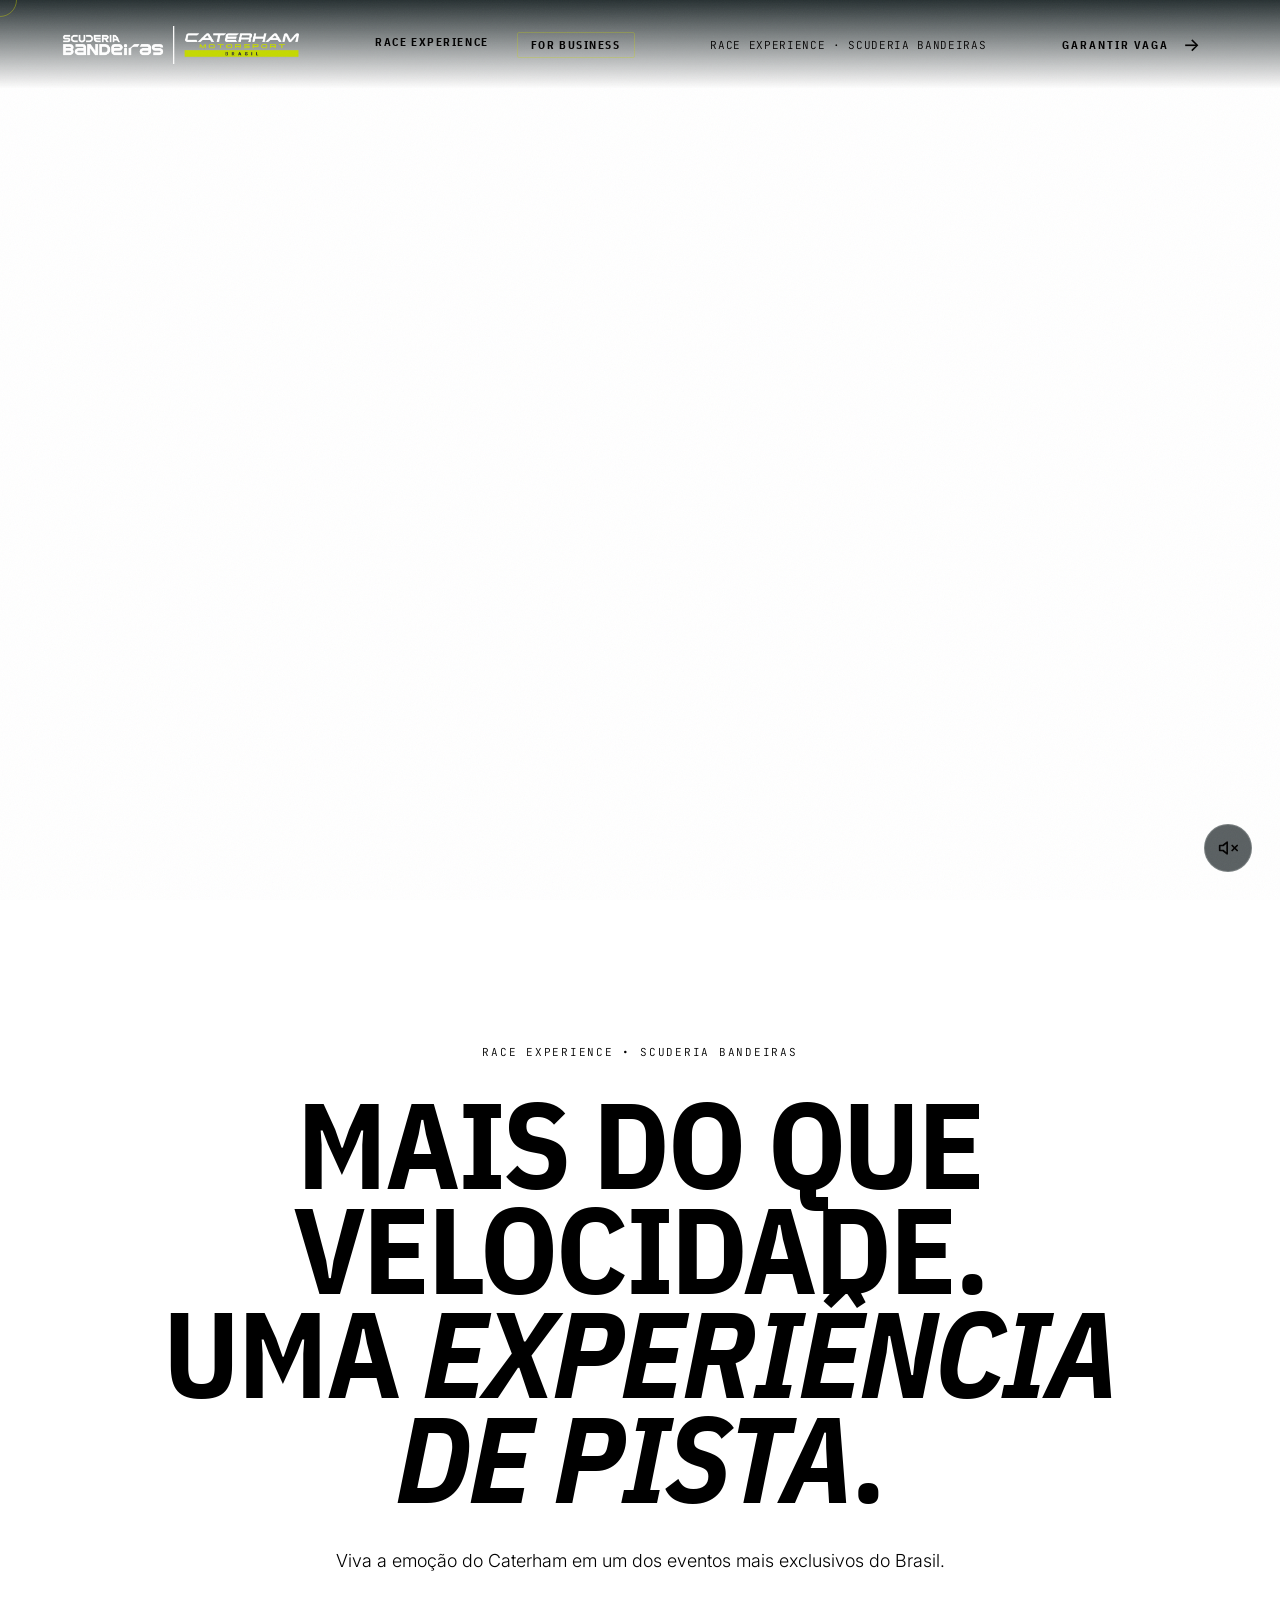
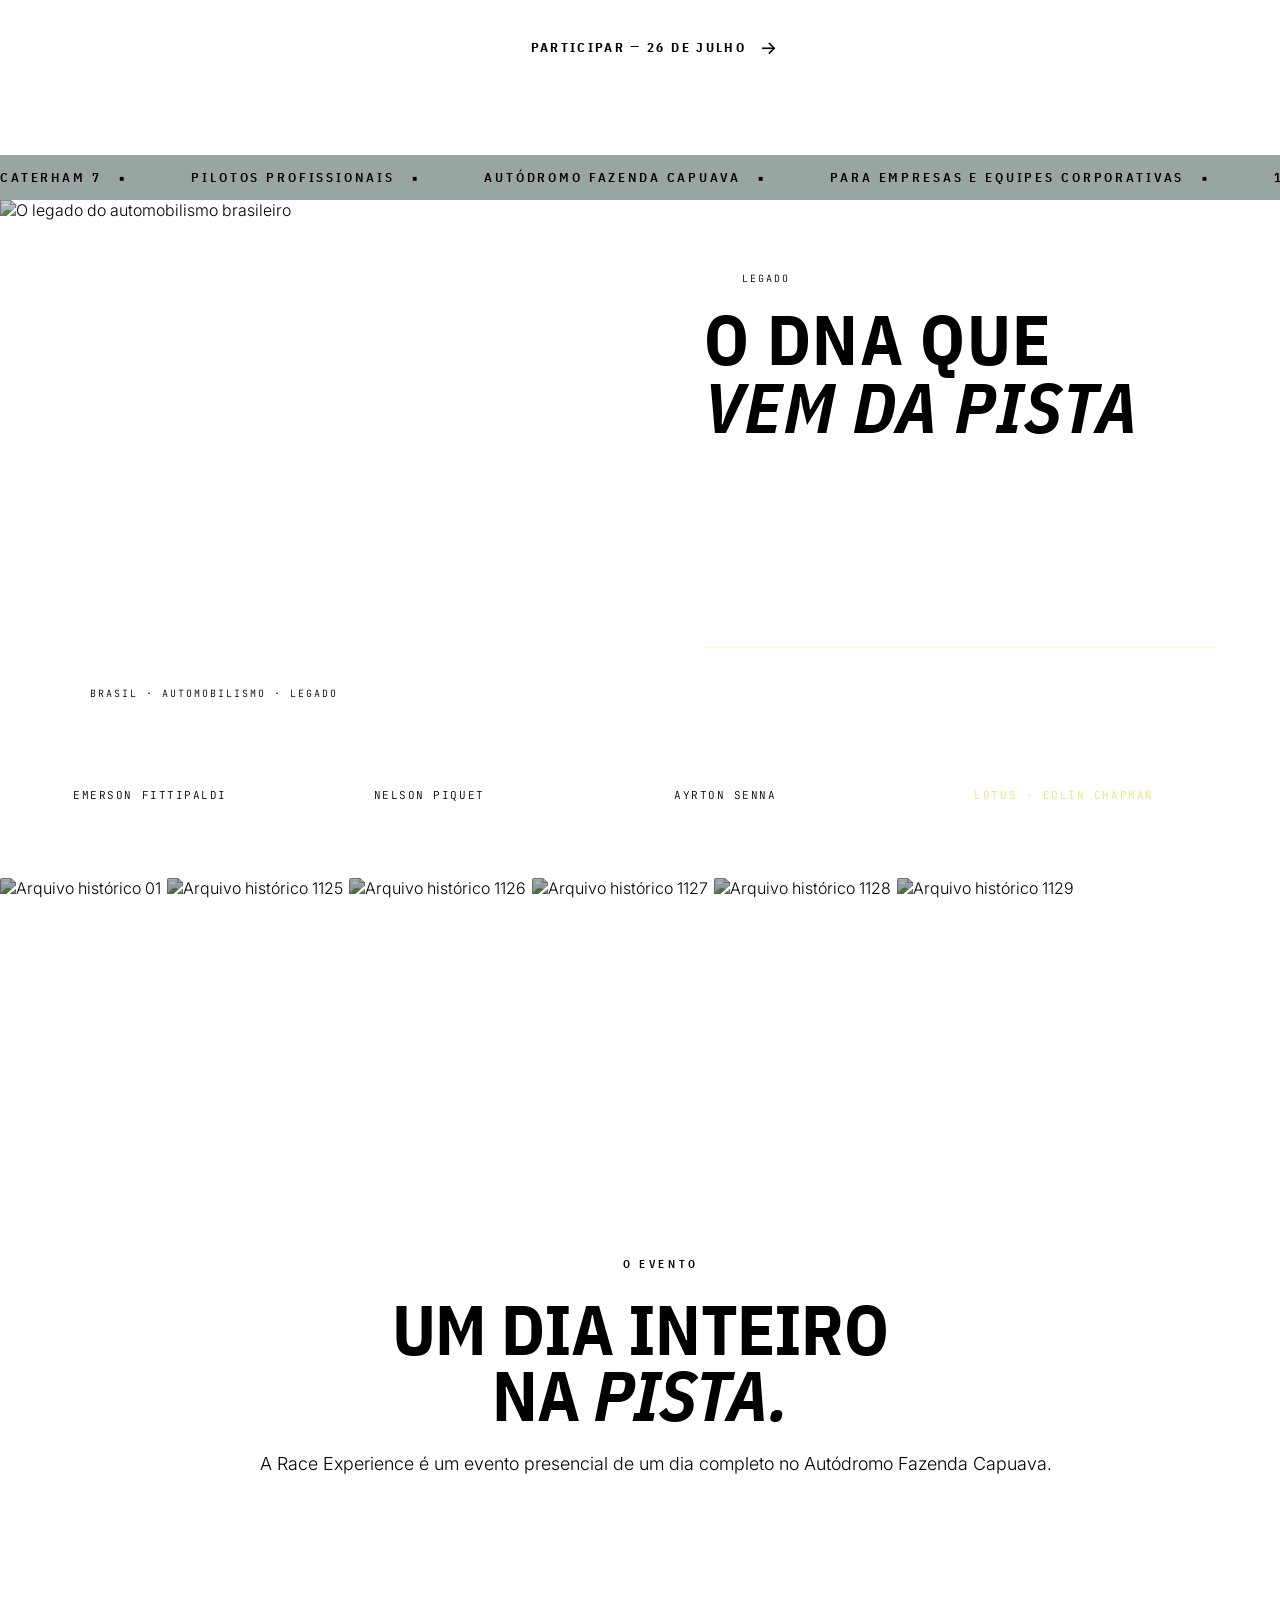
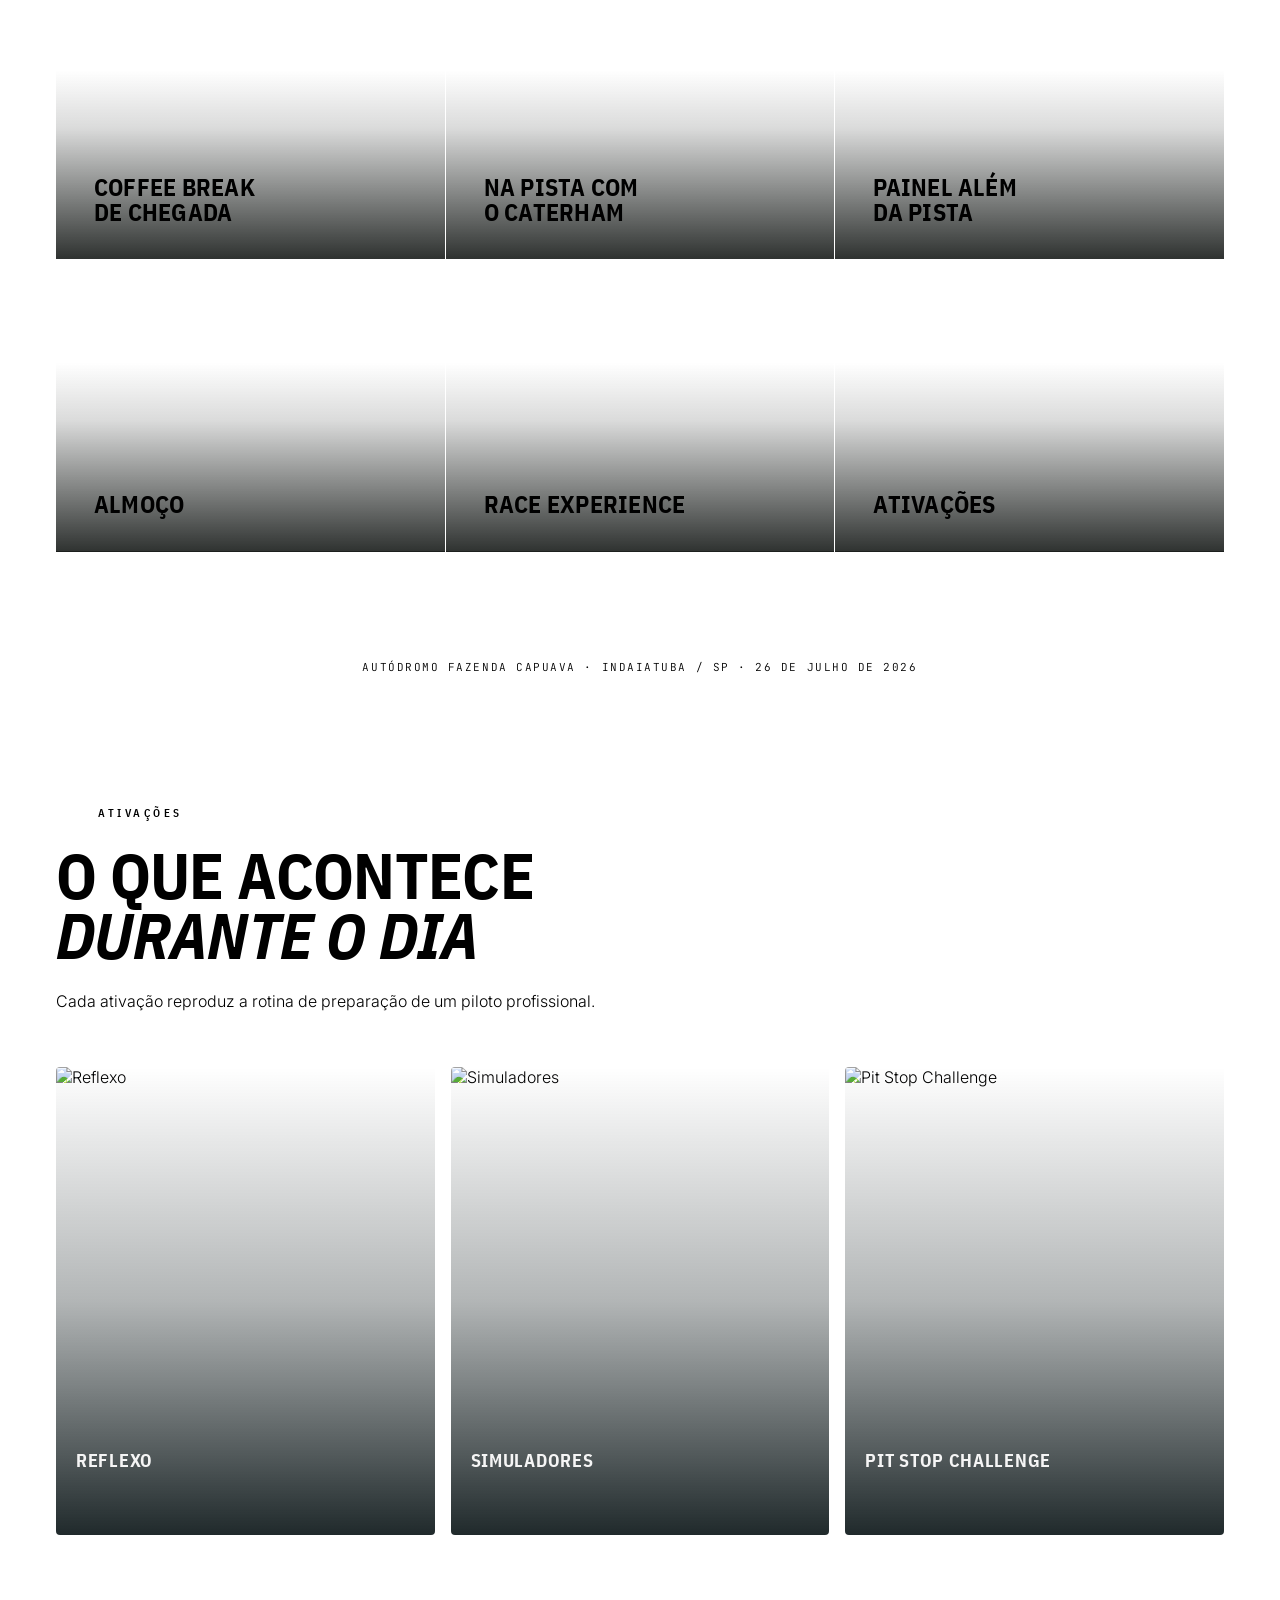
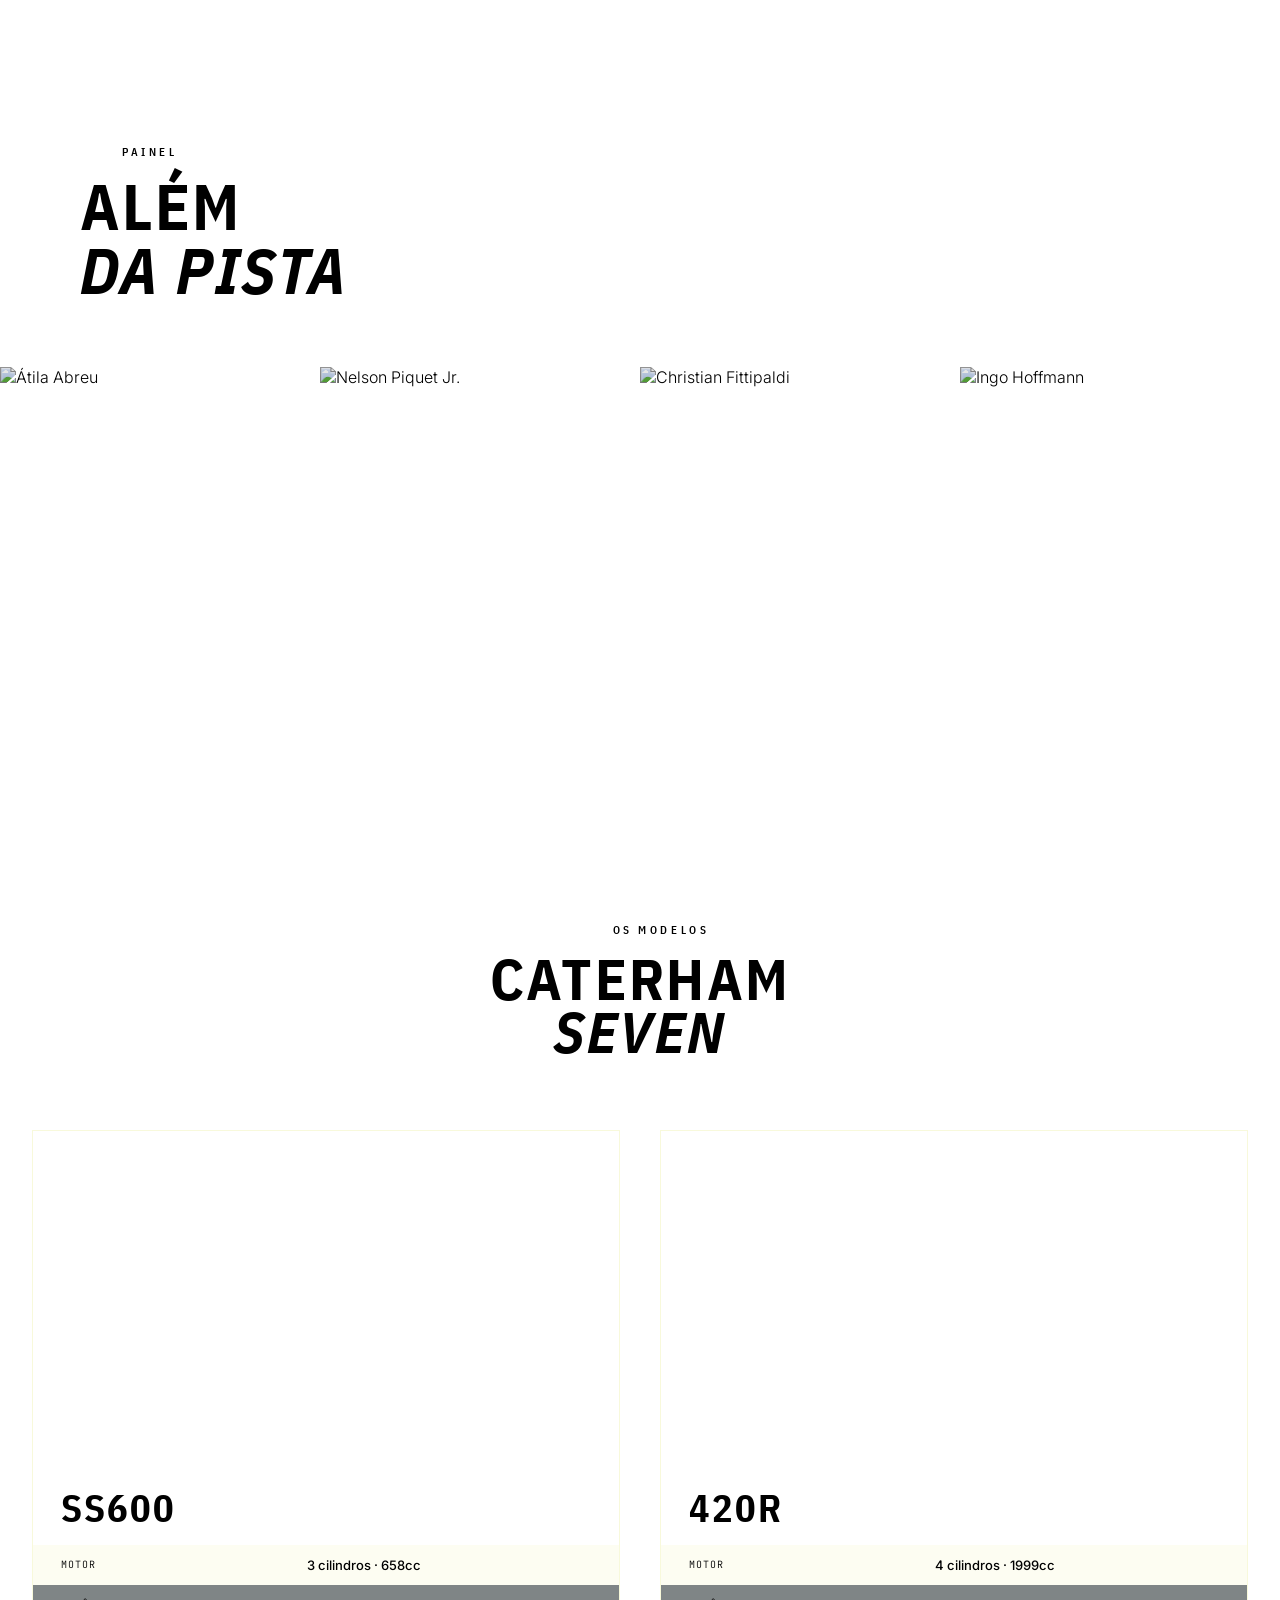
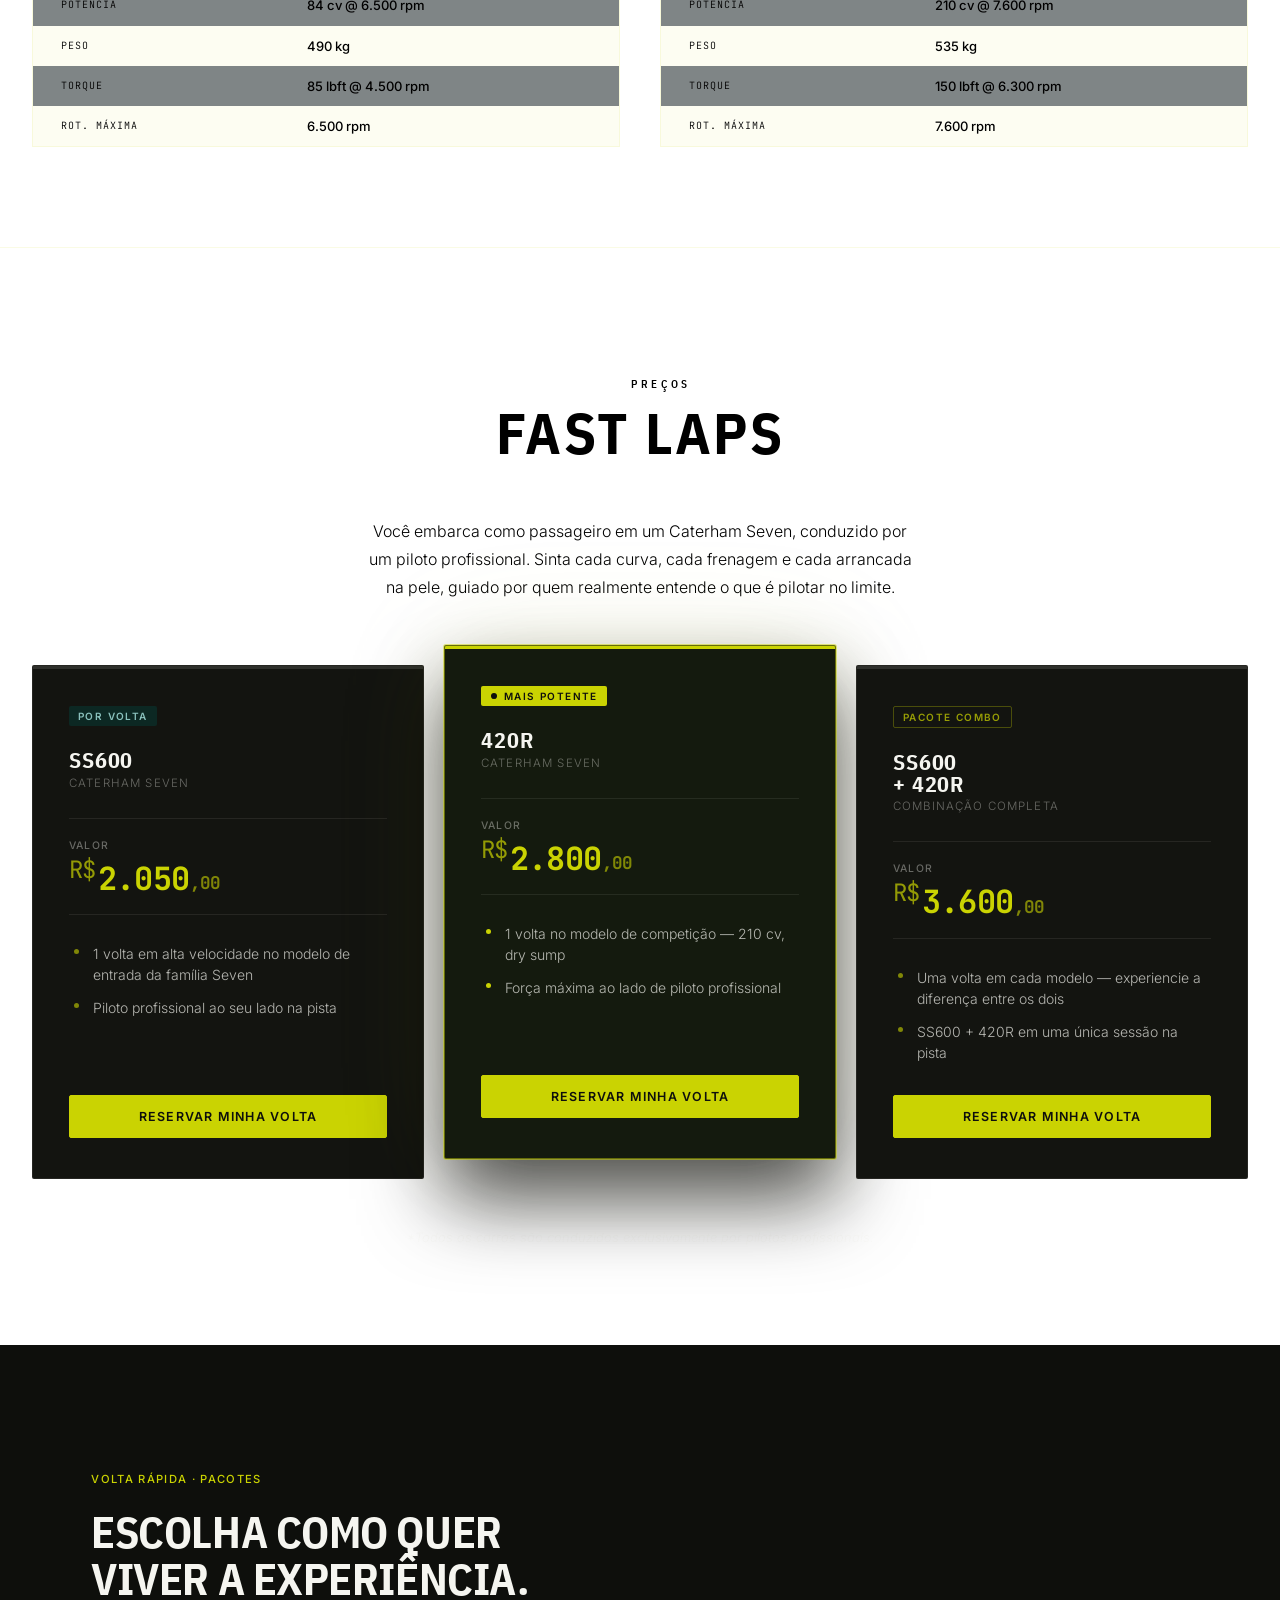
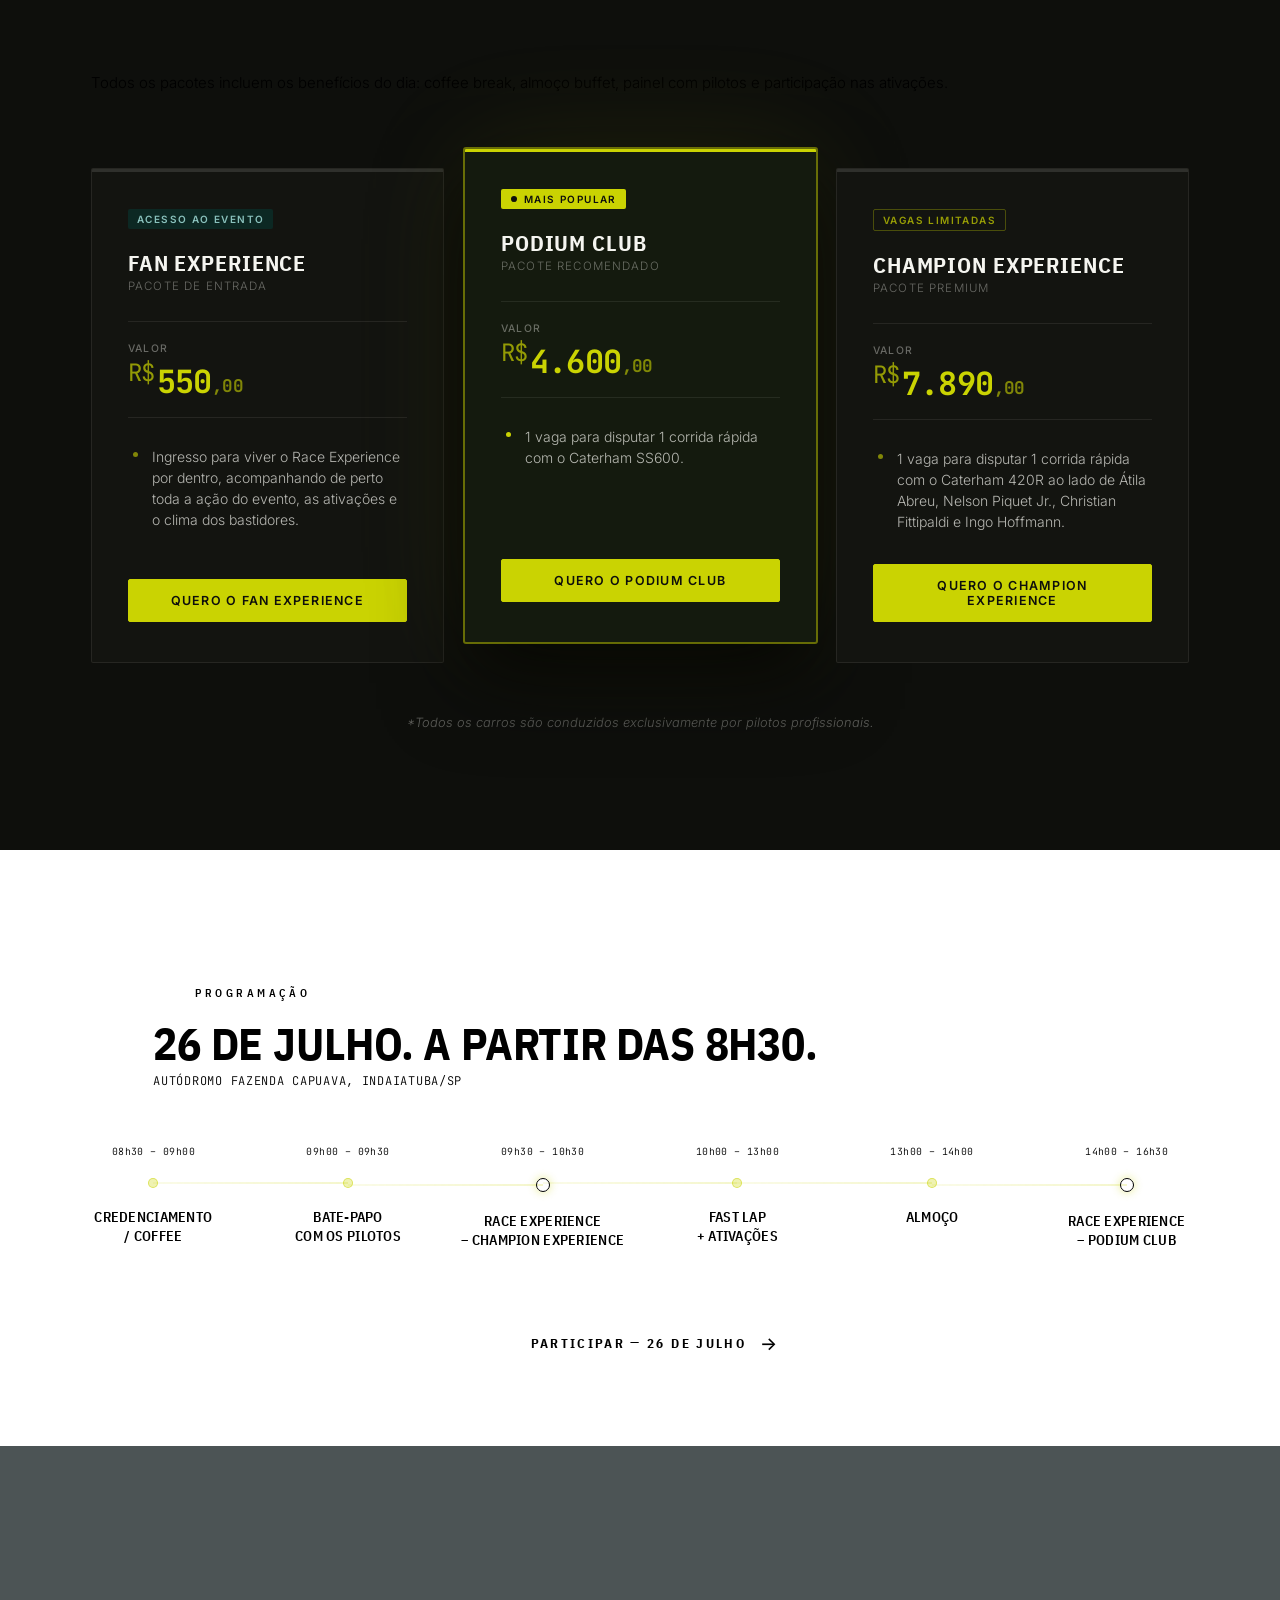
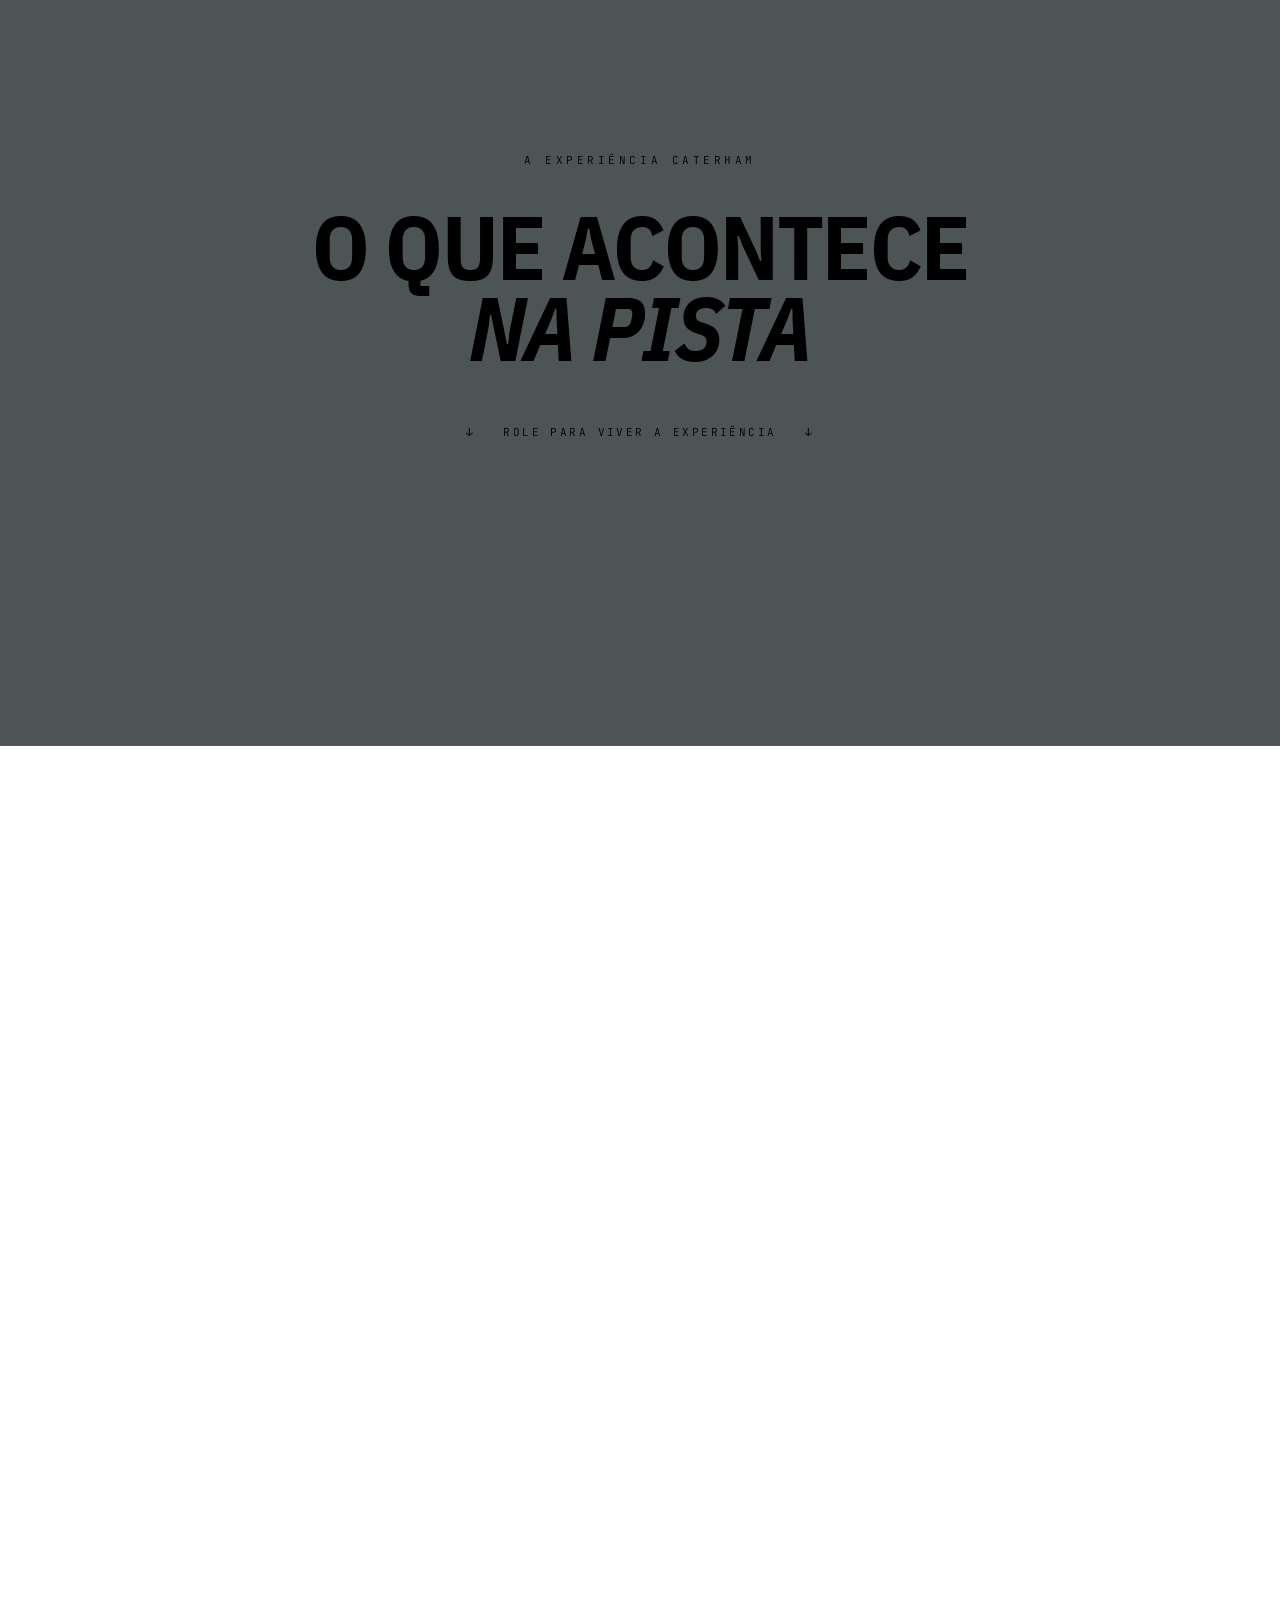
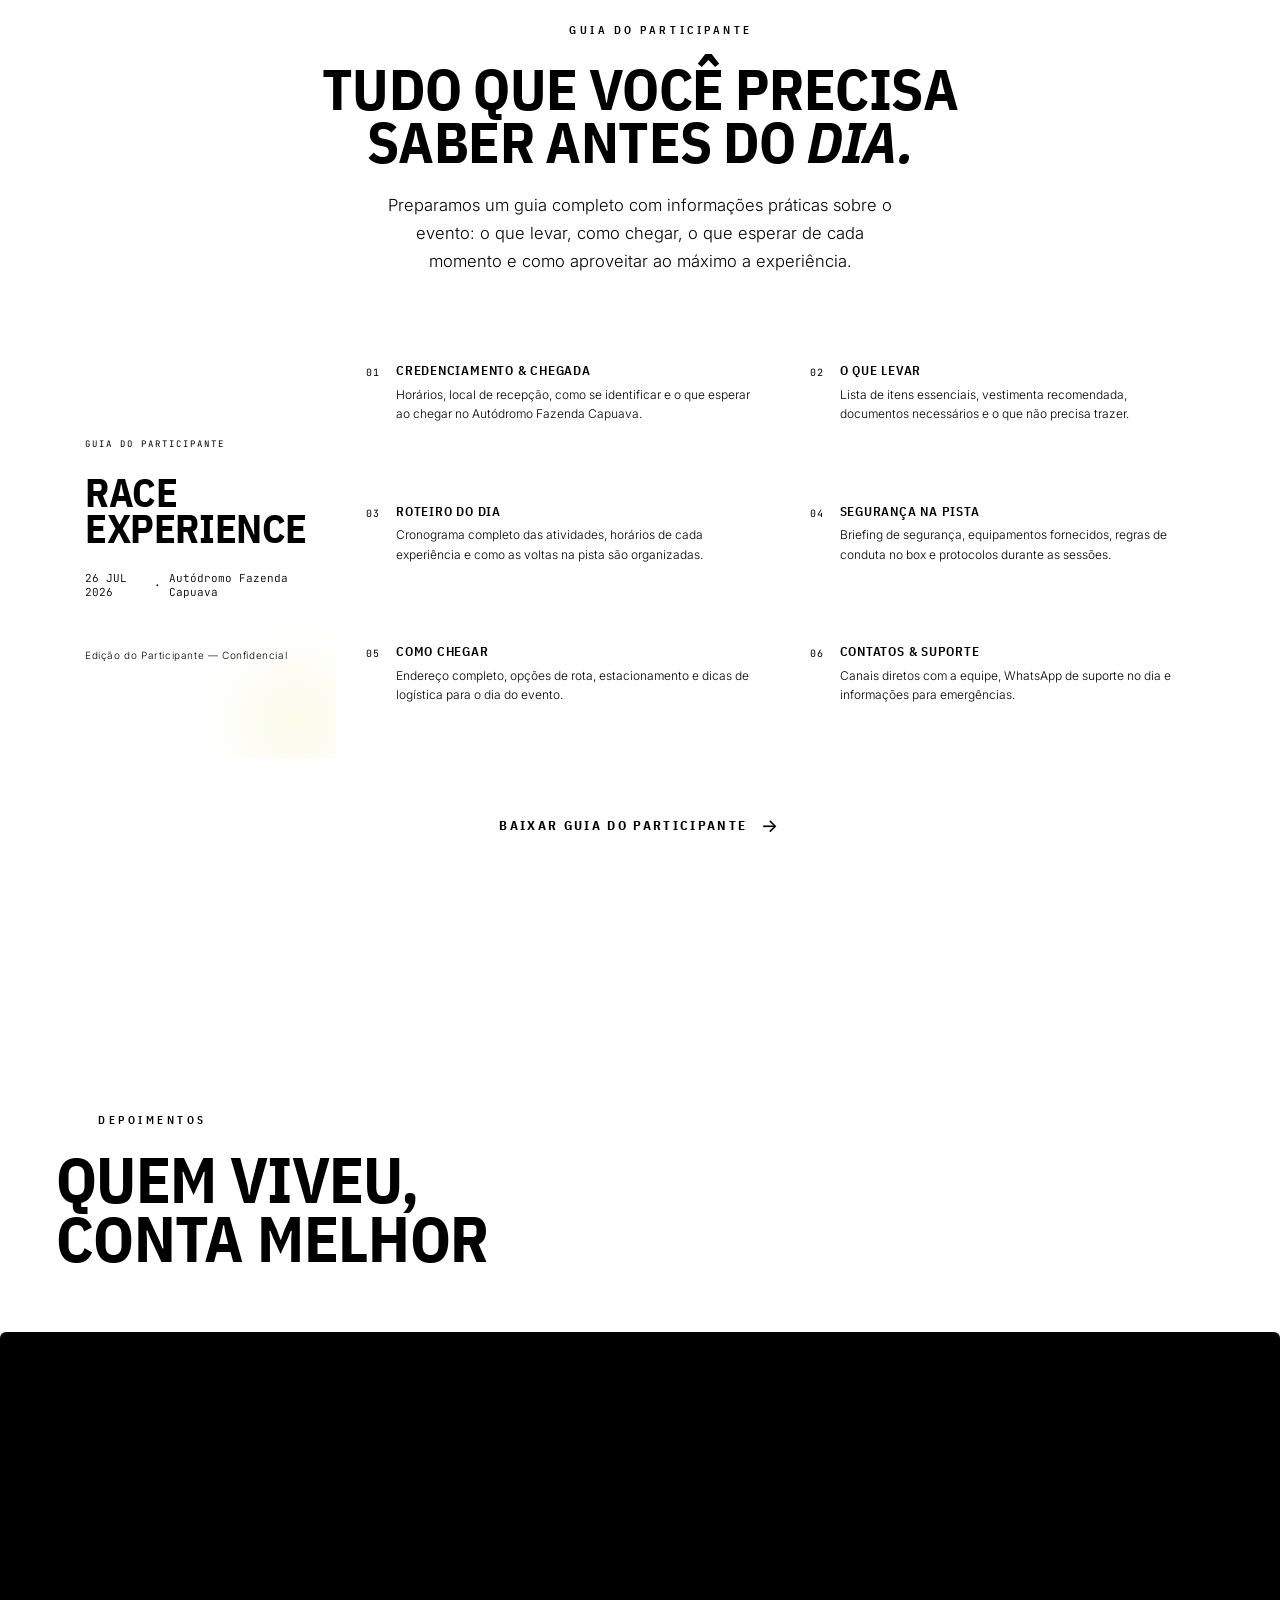
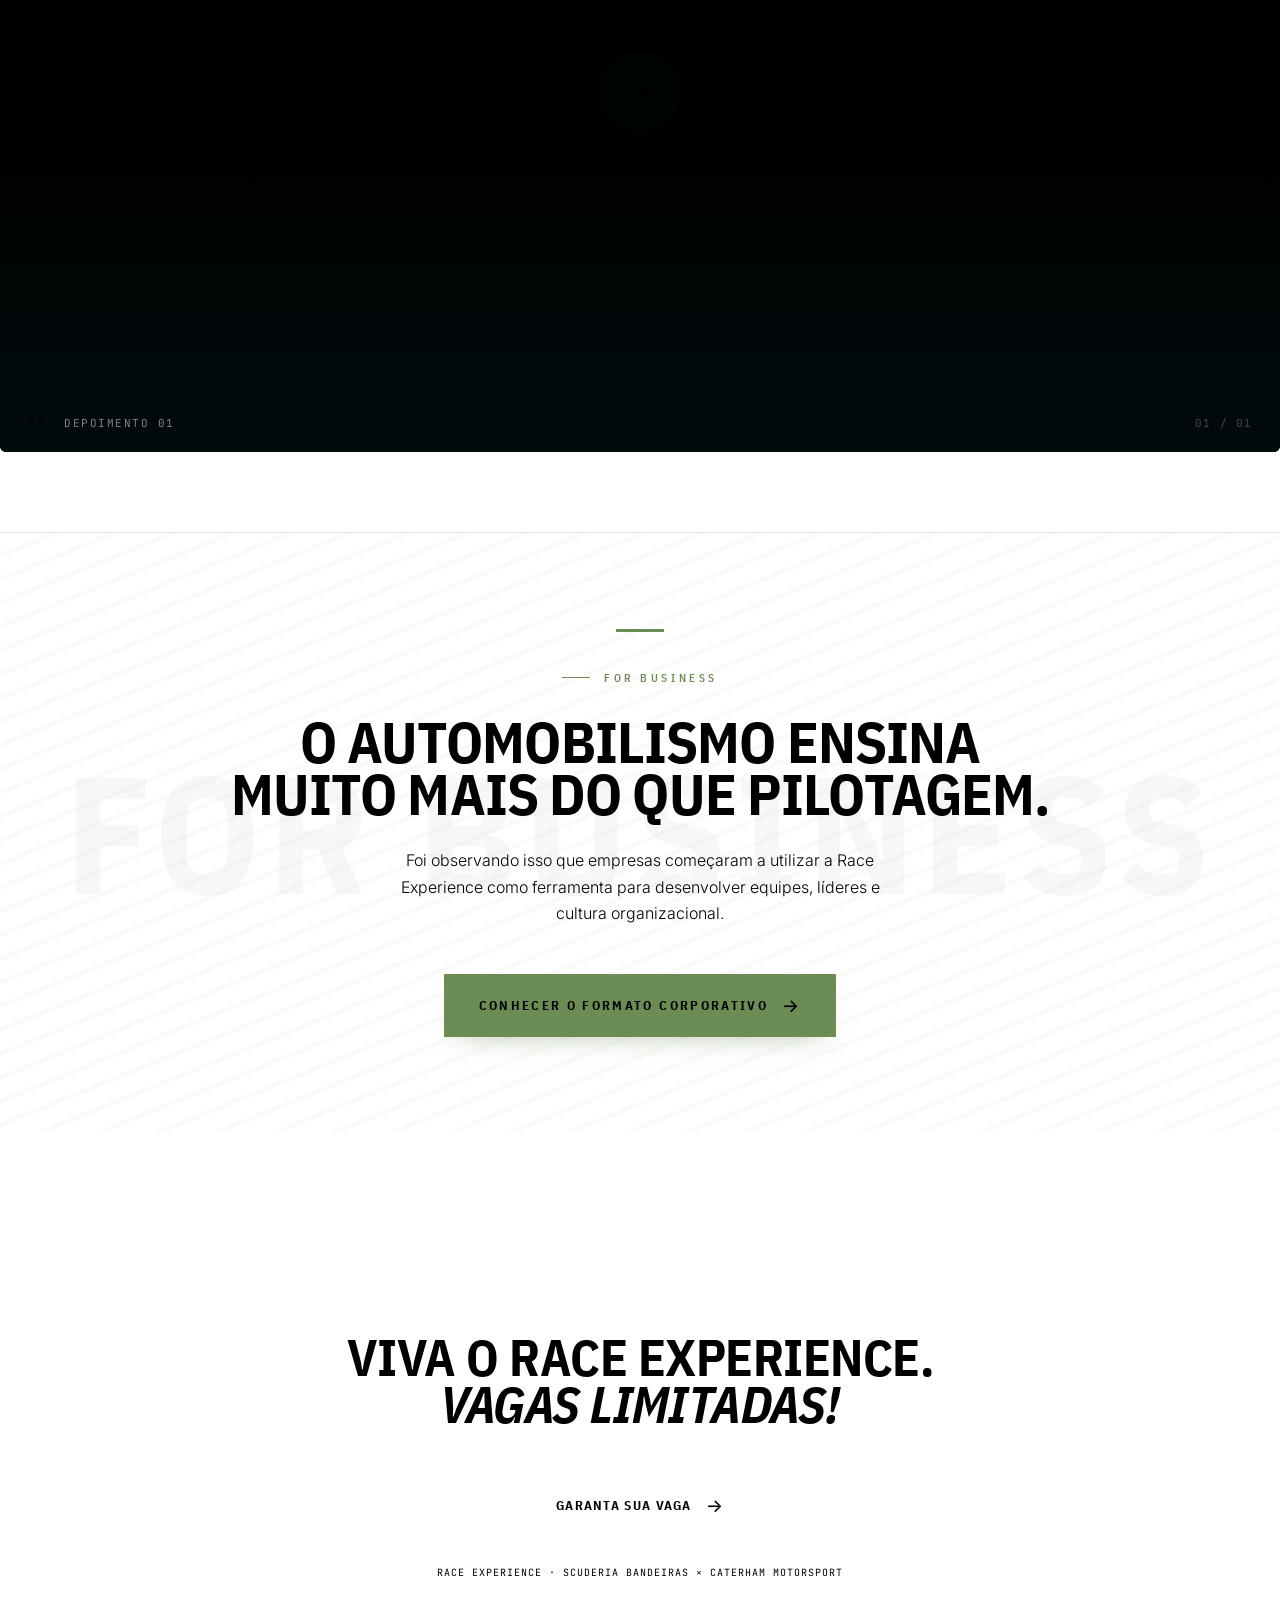
==== commit a0adc42d: "feat: CTAs gerais redirecionam para secao de pacotes Botoes de CTA (exceto For Business) agora levam" ====
--- a/index.html
+++ b/index.html
@@ -124,6 +124,64 @@
   </div>
 </section>
 
+<!-- ══════════════════ §2  EXPERIÊNCIA — CAROUSEL ══════════════════ -->
+<!-- ============================================================
+     SECTION 2: FULLSCREEN EDITORIAL CAROUSEL
+     ============================================================ -->
+<section id="sec-experience" class="exp-car-section" style="display:none">
+  <div class="exp-car-track" aria-live="polite">
+
+    <!-- Slide 1 -->
+    <div class="exp-car-slide" role="group" aria-label="Slide 1 de 3">
+      <div class="exp-car-bg" style="background-image:url('/assets/images/sections/se%C3%A7%C3%A3o-2/uma-experiencia-criada-para-ser-vivida.jpg')"></div>
+      <div class="exp-car-overlay"></div>
+      <div class="exp-car-content wrap">
+        <span class="label exp-car-label" data-r>A Experiência</span>
+        <h2 class="exp-car-headline" data-r data-delay="100">UMA EXPERIÊNCIA<br>CRIADA PARA<br>SER VIVIDA</h2>
+        <p class="exp-car-body" data-r data-delay="200">Existem lugares que você visita. E existem lugares que você vive.</p>
+      </div>
+    </div>
+
+    <!-- Slide 2 -->
+    <div class="exp-car-slide" role="group" aria-label="Slide 2 de 3">
+      <div class="exp-car-bg" style="background-image:url('/assets/images/sections/se%C3%A7%C3%A3o-2/time.jpg')"></div>
+      <div class="exp-car-overlay"></div>
+      <div class="exp-car-content wrap">
+        <p class="exp-car-quote">Cada edição da Race Experience pode ser vivida de formas diferentes, de acordo com o que você deseja.</p>
+      </div>
+    </div>
+
+    <!-- Slide 3 -->
+    <div class="exp-car-slide" role="group" aria-label="Slide 3 de 3">
+      <div class="exp-car-bg" style="background-image:url('/assets/images/sections/se%C3%A7%C3%A3o-2/20260528_scuderiabandeiras_raceexperience_fazendacapuava_dudabairros-2557.jpg')"></div>
+      <div class="exp-car-overlay"></div>
+      <div class="exp-car-content wrap">
+        <p class="exp-car-quote">Contato direto com pilotos profissionais. Networking genuíno. Programação com diferentes níveis de intensidade.</p>
+      </div>
+    </div>
+
+  </div>
+
+  <!-- Arrows -->
+  <button class="exp-car-arrow exp-car-arrow--prev" aria-label="Slide anterior">
+    <svg width="24" height="24" viewBox="0 0 24 24" fill="none" aria-hidden="true">
+      <polyline points="15 18 9 12 15 6" stroke="currentColor" stroke-width="2" stroke-linecap="round" stroke-linejoin="round"/>
+    </svg>
+  </button>
+  <button class="exp-car-arrow exp-car-arrow--next" aria-label="Próximo slide">
+    <svg width="24" height="24" viewBox="0 0 24 24" fill="none" aria-hidden="true">
+      <polyline points="9 6 15 12 9 18" stroke="currentColor" stroke-width="2" stroke-linecap="round" stroke-linejoin="round"/>
+    </svg>
+  </button>
+
+  <!-- Dots -->
+  <div class="exp-car-dots" role="tablist" aria-label="Slides do carrossel">
+    <button class="exp-car-dot exp-car-dot--active" role="tab" aria-selected="true" aria-label="Ir para slide 1" data-index="0"></button>
+    <button class="exp-car-dot" role="tab" aria-selected="false" aria-label="Ir para slide 2" data-index="1"></button>
+    <button class="exp-car-dot" role="tab" aria-selected="false" aria-label="Ir para slide 3" data-index="2"></button>
+  </div>
+</section>
+
 <!-- ════════════════════════════════════════════════════════
      SEÇÃO 4: HISTÓRIA DO CATERHAM
 ════════════════════════════════════════════════════════ -->
@@ -239,51 +297,69 @@
 
     <div class="evo-grid" data-r="up">
 
-      <div class="evo-item">
-        <div class="evo-item-num mono">01</div>
-        <div class="evo-item-content">
-          <h3 class="evo-item-title">Coffee Break de Chegada</h3>
-          <p class="evo-item-desc">O dia começa com credenciamento e café da manhã completo.</p>
-        </div>
-      </div>
-
-      <div class="evo-item">
-        <div class="evo-item-num mono">02</div>
-        <div class="evo-item-content">
-          <h3 class="evo-item-title">Na Pista com o Caterham</h3>
-          <p class="evo-item-desc">Voltas em alta velocidade ao lado de pilotos profissionais no Caterham SS600 e/ou 420R.</p>
-        </div>
-      </div>
-
-      <div class="evo-item">
-        <div class="evo-item-num mono">03</div>
-        <div class="evo-item-content">
-          <h3 class="evo-item-title">Painel Além da Pista</h3>
-          <p class="evo-item-desc">Bate-papo com Átila Abreu, Nelson Piquet Jr., Christian Fittipaldi e Ingo Hoffmann, representantes da Scuderia Bandeiras.</p>
-        </div>
-      </div>
-
-      <div class="evo-item">
-        <div class="evo-item-num mono">04</div>
-        <div class="evo-item-content">
-          <h3 class="evo-item-title">Almoço</h3>
-          <p class="evo-item-desc">Entre uma experiência e outra, desfrute de um almoço completo.</p>
-        </div>
-      </div>
-
-      <div class="evo-item">
-        <div class="evo-item-num mono">05</div>
-        <div class="evo-item-content">
-          <h3 class="evo-item-title">Race Experience</h3>
-          <p class="evo-item-desc">Uma corrida real com pilotos profissionais competindo de verdade.</p>
-        </div>
-      </div>
-
-      <div class="evo-item">
-        <div class="evo-item-num mono">06</div>
-        <div class="evo-item-content">
-          <h3 class="evo-item-title">Ativações</h3>
-          <p class="evo-item-desc">Cada dinâmica reproduz um pouco do que move o dia a dia de quem vive a pista.</p>
+      <div class="evo-item" style="background-image:url('/assets/images/sections/o-evento/coffee-break.jpg')">
+        <h3 class="evo-item-title">Coffee Break<br>de Chegada</h3>
+        <div class="evo-item-overlay">
+          <div class="evo-item-num mono">01</div>
+          <div class="evo-item-content">
+            <h3 class="evo-item-title">Coffee Break<br>de Chegada</h3>
+            <p class="evo-item-desc">O dia começa com credenciamento e café da manhã completo.</p>
+          </div>
+        </div>
+      </div>
+
+      <div class="evo-item" style="background-image:url('/assets/images/sections/o-evento/na-pista-com-caterham.jpg')">
+        <h3 class="evo-item-title">Na Pista com<br>o Caterham</h3>
+        <div class="evo-item-overlay">
+          <div class="evo-item-num mono">02</div>
+          <div class="evo-item-content">
+            <h3 class="evo-item-title">Na Pista com<br>o Caterham</h3>
+            <p class="evo-item-desc">Voltas em alta velocidade ao lado de pilotos profissionais no Caterham SS600 e/ou 420R.</p>
+          </div>
+        </div>
+      </div>
+
+      <div class="evo-item" style="background-image:url('/assets/images/sections/o-evento/painel-alem-da-pista.jpg')">
+        <h3 class="evo-item-title">Painel Além<br>da Pista</h3>
+        <div class="evo-item-overlay">
+          <div class="evo-item-num mono">03</div>
+          <div class="evo-item-content">
+            <h3 class="evo-item-title">Painel Além<br>da Pista</h3>
+            <p class="evo-item-desc">Bate-papo com Átila Abreu, Nelson Piquet Jr., Christian Fittipaldi e Ingo Hoffmann, representantes da Scuderia Bandeiras.</p>
+          </div>
+        </div>
+      </div>
+
+      <div class="evo-item" style="background-image:url('/assets/images/sections/o-evento/almoco.jpg')">
+        <h3 class="evo-item-title">Almoço</h3>
+        <div class="evo-item-overlay">
+          <div class="evo-item-num mono">04</div>
+          <div class="evo-item-content">
+            <h3 class="evo-item-title">Almoço</h3>
+            <p class="evo-item-desc">Entre uma experiência e outra, desfrute de um almoço completo.</p>
+          </div>
+        </div>
+      </div>
+
+      <div class="evo-item" style="background-image:url('/assets/images/sections/o-evento/race-experience.jpg')">
+        <h3 class="evo-item-title">Race Experience</h3>
+        <div class="evo-item-overlay">
+          <div class="evo-item-num mono">05</div>
+          <div class="evo-item-content">
+            <h3 class="evo-item-title">Race Experience</h3>
+            <p class="evo-item-desc">Uma corrida real com pilotos profissionais competindo de verdade.</p>
+          </div>
+        </div>
+      </div>
+
+      <div class="evo-item" style="background-image:url('/assets/images/sections/o-evento/ativacoes.jpg')">
+        <h3 class="evo-item-title">Ativações</h3>
+        <div class="evo-item-overlay">
+          <div class="evo-item-num mono">06</div>
+          <div class="evo-item-content">
+            <h3 class="evo-item-title">Ativações</h3>
+            <p class="evo-item-desc">Cada dinâmica reproduz um pouco do que move o dia a dia de quem vive a pista.</p>
+          </div>
         </div>
       </div>
 
@@ -812,7 +888,7 @@
         <div class="cte-photo-veil"></div>
       </div>
       <div class="cte-photo-card" data-cte-idx="4">
-        <img class="cte-photo-img" src="/assets/images/sections/se%C3%A7%C3%A3o-9/20260528_scuderiabandeiras_raceexperience_fazendacapuava_dudabairros-1672.jpg" alt="Precisão" loading="lazy">
+        <img class="cte-photo-img" src="/assets/images/sections/se%C3%A7%C3%A3o-9/20260528_scuderiabandeiras_raceexperience_fazendacapuava_dudabairros-2557.jpg" alt="Bastidores" loading="lazy">
         <div class="cte-photo-veil"></div>
       </div>
       <div class="cte-photo-card" data-cte-idx="5">
@@ -820,7 +896,7 @@
         <div class="cte-photo-veil"></div>
       </div>
       <div class="cte-photo-card" data-cte-idx="6">
-        <img class="cte-photo-img" src="/assets/images/sections/se%C3%A7%C3%A3o-9/20260528_scuderiabandeiras_raceexperience_fazendacapuava_dudabairros-1964.jpg" alt="Competição" loading="lazy">
+        <img class="cte-photo-img" src="/assets/images/sections/se%C3%A7%C3%A3o-9/nova-foto-ponte.jpg" alt="Competição" loading="lazy">
         <div class="cte-photo-veil"></div>
       </div>
       <div class="cte-photo-card" data-cte-idx="7">
@@ -828,7 +904,7 @@
         <div class="cte-photo-veil"></div>
       </div>
       <div class="cte-photo-card" data-cte-idx="8">
-        <img class="cte-photo-img" src="/assets/images/sections/se%C3%A7%C3%A3o-9/20260528_scuderiabandeiras_raceexperience_fazendacapuava_dudabairros-2046.jpg" alt="Transformação" loading="lazy">
+        <img class="cte-photo-img" src="/assets/images/sections/se%C3%A7%C3%A3o-9/nova-foto-time.jpg" alt="Equipe" loading="lazy">
         <div class="cte-photo-veil"></div>
       </div>
       <div class="cte-photo-card" data-cte-idx="9">
@@ -994,7 +1070,7 @@
         Viva o Race Experience. <em>Vagas limitadas!</em>
       </h2>
       <div class="final-cta-actions">
-        <a href="https://wa.me/5515998570854?text=Ol%C3%A1%21+Tenho+interesse+em+participar+da+Race+Experience+do+dia+26+de+julho.+Gostaria+de+mais+informa%C3%A7%C3%B5es." class="btn btn-lime final-cta-btn" target="_blank" rel="noopener noreferrer">
+        <a href="#sec-packages" class="btn btn-lime final-cta-btn">
           GARANTA SUA VAGA
         </a>
       </div>
@@ -1004,94 +1080,6 @@
 </section>
 
 <!-- ═══════════════════ SEÇÕES OCULTAS (fora do escopo da V3, mantidas no código) ═══════════════════ -->
-
-<!-- ══════════════════ §2  EXPERIÊNCIA — CAROUSEL ══════════════════ -->
-<!-- ============================================================
-     SECTION 2: FULLSCREEN EDITORIAL CAROUSEL
-     ============================================================ -->
-<section id="sec-experience" class="exp-car-section">
-  <div class="exp-car-track" aria-live="polite">
-
-    <!-- Slide 1 -->
-    <div class="exp-car-slide" role="group" aria-label="Slide 1 de 6">
-      <div class="exp-car-bg" style="background-image:url('/assets/images/sections/se%C3%A7%C3%A3o-2/uma-experiencia-criada-para-ser-vivida.jpg')"></div>
-      <div class="exp-car-overlay"></div>
-      <div class="exp-car-content wrap">
-        <span class="label exp-car-label" data-r>A Experiência</span>
-        <h2 class="exp-car-headline" data-r data-delay="100">UMA EXPERIÊNCIA<br>CRIADA PARA<br>SER VIVIDA</h2>
-        <p class="exp-car-body" data-r data-delay="200">Existem lugares que você visita. E existem lugares que você vive.</p>
-      </div>
-    </div>
-
-    <!-- Slide 2 -->
-    <div class="exp-car-slide" role="group" aria-label="Slide 2 de 6">
-      <div class="exp-car-bg" style="background-image:url('/assets/images/sections/se%C3%A7%C3%A3o-2/20260528_scuderiabandeiras_raceexperience_fazendacapuava_dudabairros-0319.jpg')"></div>
-      <div class="exp-car-overlay"></div>
-      <div class="exp-car-content wrap">
-        <p class="exp-car-quote">A Race Experience foi criada para colocar você dentro de um universo que normalmente só existe para pilotos, equipes e bastidores do automobilismo profissional.</p>
-      </div>
-    </div>
-
-    <!-- Slide 3 -->
-    <div class="exp-car-slide" role="group" aria-label="Slide 3 de 6">
-      <div class="exp-car-bg" style="background-image:url('/assets/images/sections/se%C3%A7%C3%A3o-2/20260528_scuderiabandeiras_raceexperience_fazendacapuava_dudabairros-0858.jpg')"></div>
-      <div class="exp-car-overlay"></div>
-      <div class="exp-car-content wrap">
-        <p class="exp-car-quote">Um dia inteiro na pista. Ao lado de quem fez história. A bordo do Caterham Seven.</p>
-      </div>
-    </div>
-
-    <!-- Slide 4 -->
-    <div class="exp-car-slide" role="group" aria-label="Slide 4 de 6">
-      <div class="exp-car-bg" style="background-image:url('/assets/images/sections/se%C3%A7%C3%A3o-2/time.jpg')"></div>
-      <div class="exp-car-overlay"></div>
-      <div class="exp-car-content wrap">
-        <p class="exp-car-quote">Cada edição da Race Experience pode ser vivida de formas diferentes, de acordo com o que você deseja.</p>
-      </div>
-    </div>
-
-    <!-- Slide 5 -->
-    <div class="exp-car-slide" role="group" aria-label="Slide 5 de 6">
-      <div class="exp-car-bg" style="background-image:url('/assets/images/sections/se%C3%A7%C3%A3o-2/20260528_scuderiabandeiras_raceexperience_fazendacapuava_dudabairros-2557.jpg')"></div>
-      <div class="exp-car-overlay"></div>
-      <div class="exp-car-content wrap">
-        <p class="exp-car-quote">Contato direto com pilotos profissionais. Networking genuíno. Programação com diferentes níveis de intensidade.</p>
-      </div>
-    </div>
-
-    <!-- Slide 6 -->
-    <div class="exp-car-slide" role="group" aria-label="Slide 6 de 6">
-      <div class="exp-car-bg" style="background-image:url('/assets/images/sections/se%C3%A7%C3%A3o-2/20260528_scuderiabandeiras_raceexperience_fazendacapuava_dudabairros-2593.jpg')"></div>
-      <div class="exp-car-overlay"></div>
-      <div class="exp-car-content wrap">
-        <p class="exp-car-quote">Experiências exclusivas em edições abertas e privadas.</p>
-      </div>
-    </div>
-
-  </div>
-
-  <!-- Arrows -->
-  <button class="exp-car-arrow exp-car-arrow--prev" aria-label="Slide anterior">
-    <svg width="24" height="24" viewBox="0 0 24 24" fill="none" aria-hidden="true">
-      <polyline points="15 18 9 12 15 6" stroke="currentColor" stroke-width="2" stroke-linecap="round" stroke-linejoin="round"/>
-    </svg>
-  </button>
-  <button class="exp-car-arrow exp-car-arrow--next" aria-label="Próximo slide">
-    <svg width="24" height="24" viewBox="0 0 24 24" fill="none" aria-hidden="true">
-      <polyline points="9 6 15 12 9 18" stroke="currentColor" stroke-width="2" stroke-linecap="round" stroke-linejoin="round"/>
-    </svg>
-  </button>
-
-  <!-- Dots -->
-  <div class="exp-car-dots" role="tablist" aria-label="Slides do carrossel">
-    <button class="exp-car-dot exp-car-dot--active" role="tab" aria-selected="true" aria-label="Ir para slide 1" data-index="0"></button>
-    <button class="exp-car-dot" role="tab" aria-selected="false" aria-label="Ir para slide 2" data-index="1"></button>
-    <button class="exp-car-dot" role="tab" aria-selected="false" aria-label="Ir para slide 3" data-index="2"></button>
-    <button class="exp-car-dot" role="tab" aria-selected="false" aria-label="Ir para slide 4" data-index="3"></button>
-    <button class="exp-car-dot" role="tab" aria-selected="false" aria-label="Ir para slide 5" data-index="4"></button>
-    <button class="exp-car-dot" role="tab" aria-selected="false" aria-label="Ir para slide 6" data-index="5"></button>
-  </div>
-</section>
 
 <!-- ══════════════════ §4  GALERIA ══════════════════════ -->
 <section id="gallery" style="display:none">
@@ -1250,7 +1238,7 @@
     </p>
 
     <div class="plt-new-cta" data-r>
-      <a href="https://wa.me/5515998570854?text=Ol%C3%A1%21+Tenho+interesse+na+Race+Experience+e+gostaria+de+mais+informa%C3%A7%C3%B5es+sobre+o+evento." target="_blank" rel="noopener" class="btn btn-lime">
+      <a href="#sec-packages" class="btn btn-lime">
         FALAR COM O TIME
       </a>
     </div>
--- a/styles/components.css
+++ b/styles/components.css
@@ -1437,15 +1437,7 @@
     aspect-ratio: 3/4;
   }
   .atv-scroll-nav {
-    display: flex;
-    align-items: center;
-    justify-content: center;
-    gap: 16px;
-    padding: 20px 0 0;
-  }
-  .atv-nav-btn {
-    color: rgba(245, 245, 245, 0.75);
-    font-size: 1.1rem;
+    display: none;
   }
 }
 @media (min-width: 769px) {
@@ -2192,7 +2184,7 @@
 @media (max-width: 768px) {
   .ft-grid { grid-template-columns: 1fr; gap: 28px; }
   .ft-car-name { font-size: 26px; }
-  #sec-caterham-what { padding-bottom: 40px; }
+  #sec-caterham-what { padding-bottom: 80px; }
 }
 
 /* ── SEC-LEGACY: imagem + conteúdo lado a lado ── */
@@ -2406,10 +2398,10 @@
     background:
       linear-gradient(to bottom, transparent 55%, var(--ink) 100%);
   }
-  .leg-content-col { padding: 48px 24px 32px; }
+  .leg-content-col { padding: 48px 24px 0; }
   .leg-headline { font-size: clamp(38px, 9vw, 56px); }
-  .leg-divider { margin: 24px 0; }
-  .leg-legends { grid-template-columns: 1fr; gap: 0; padding: 8px 24px 0; }
+  .leg-divider { margin: 24px 0 8px; }
+  .leg-legends { grid-template-columns: 1fr; gap: 0; padding: 0 24px 6px; }
   .leg-legend-item {
     padding: 16px 0;
     border-bottom: 1px solid rgba(255,255,255,.06);
@@ -5225,7 +5217,7 @@
 
 @media (max-width: 768px) {
   #sec-fast-laps {
-    padding: 56px 0 72px;
+    padding: 96px 0 72px;
   }
   .fl-wrap {
     padding: 0 20px;
@@ -5573,7 +5565,10 @@
   .pkg-card--featured {
     transform: none;
     border-color: rgba(202, 211, 2, 0.45);
-    order: -1;
+  }
+
+  .pkg-price {
+    font-size: 2rem;
   }
 }
 
@@ -5786,7 +5781,7 @@
 ════════════════════════════════════════════════════════ */
 #sec-event-overview {
   background: var(--ink);
-  padding: clamp(80px, 11vw, 160px) 0;
+  padding: clamp(80px, 11vw, 160px) 0 clamp(40px, 5vw, 64px);
 }
 
 .evo-header {
@@ -5834,34 +5829,48 @@
 }
 
 .evo-item {
-  background: var(--ink);
-  padding: clamp(32px, 4vw, 48px) clamp(22px, 3vw, 38px);
   position: relative;
-  transition: background .3s ease;
+  aspect-ratio: 4 / 3;
+  overflow: hidden;
+  background-size: cover;
+  background-position: center;
 }
 
 .evo-item::before {
+  content: '';
+  position: absolute;
+  inset: 0;
+  background: linear-gradient(to top, rgba(10,14,12,.85) 0%, rgba(10,14,12,.15) 45%, rgba(10,14,12,0) 65%);
+  z-index: 1;
+  transition: opacity .4s ease;
+}
+
+.evo-item::after {
   content: '';
   position: absolute;
   top: 0; left: 0;
   width: 0; height: 2px;
   background: var(--lime);
+  z-index: 3;
   transition: width .5s cubic-bezier(.16,1,.3,1);
 }
 
-.evo-item:hover { background: var(--ink-1); }
-.evo-item:hover::before { width: 100%; }
-
-.evo-item-num {
-  font-family: 'JetBrains Mono', monospace;
-  font-size: 11px;
-  letter-spacing: .22em;
-  color: var(--lime);
-  display: block;
-  margin-bottom: 20px;
-}
-
-.evo-item-content { display: flex; flex-direction: column; gap: 10px; }
+.evo-item:hover::after,
+.evo-item:focus-within::after { width: 100%; }
+
+/* Título visível por padrão, sobre o gradiente da imagem */
+.evo-item > .evo-item-title {
+  position: absolute;
+  left: clamp(22px, 3vw, 38px);
+  right: clamp(22px, 3vw, 38px);
+  bottom: clamp(24px, 3vw, 34px);
+  z-index: 2;
+  margin: 0;
+  transition: opacity .35s ease;
+}
+
+.evo-item:hover > .evo-item-title,
+.evo-item:focus-within > .evo-item-title { opacity: 0; }
 
 .evo-item-title {
   font-family: 'IBM Plex Sans Condensed', sans-serif;
@@ -5871,8 +5880,37 @@
   letter-spacing: .01em;
   line-height: 1.05;
   color: var(--paper);
-  margin: 0;
-}
+}
+
+/* Overlay que sobe no hover, com número + título + descrição */
+.evo-item-overlay {
+  position: absolute;
+  inset: 0;
+  z-index: 2;
+  display: flex;
+  flex-direction: column;
+  justify-content: flex-end;
+  padding: clamp(32px, 4vw, 48px) clamp(22px, 3vw, 38px);
+  background: rgba(8, 12, 10, .93);
+  transform: translateY(100%);
+  transition: transform .5s cubic-bezier(.16,1,.3,1);
+}
+
+.evo-item:hover .evo-item-overlay,
+.evo-item:focus-within .evo-item-overlay { transform: translateY(0); }
+
+.evo-item-overlay .evo-item-title { position: static; opacity: 1; }
+
+.evo-item-num {
+  font-family: 'JetBrains Mono', monospace;
+  font-size: 11px;
+  letter-spacing: .22em;
+  color: var(--lime);
+  display: block;
+  margin-bottom: 20px;
+}
+
+.evo-item-content { display: flex; flex-direction: column; gap: 10px; }
 
 .evo-item-desc {
   font-family: 'Inter', sans-serif;
@@ -5930,6 +5968,10 @@
   padding: clamp(80px, 10vw, 140px) 0;
   border-top: 1px solid var(--paper-08);
   border-bottom: 1px solid var(--paper-08);
+}
+
+@media (max-width: 768px) {
+  #sec-pdf-guide { padding-top: 130px; }
 }
 
 .pdf-guide-header {
